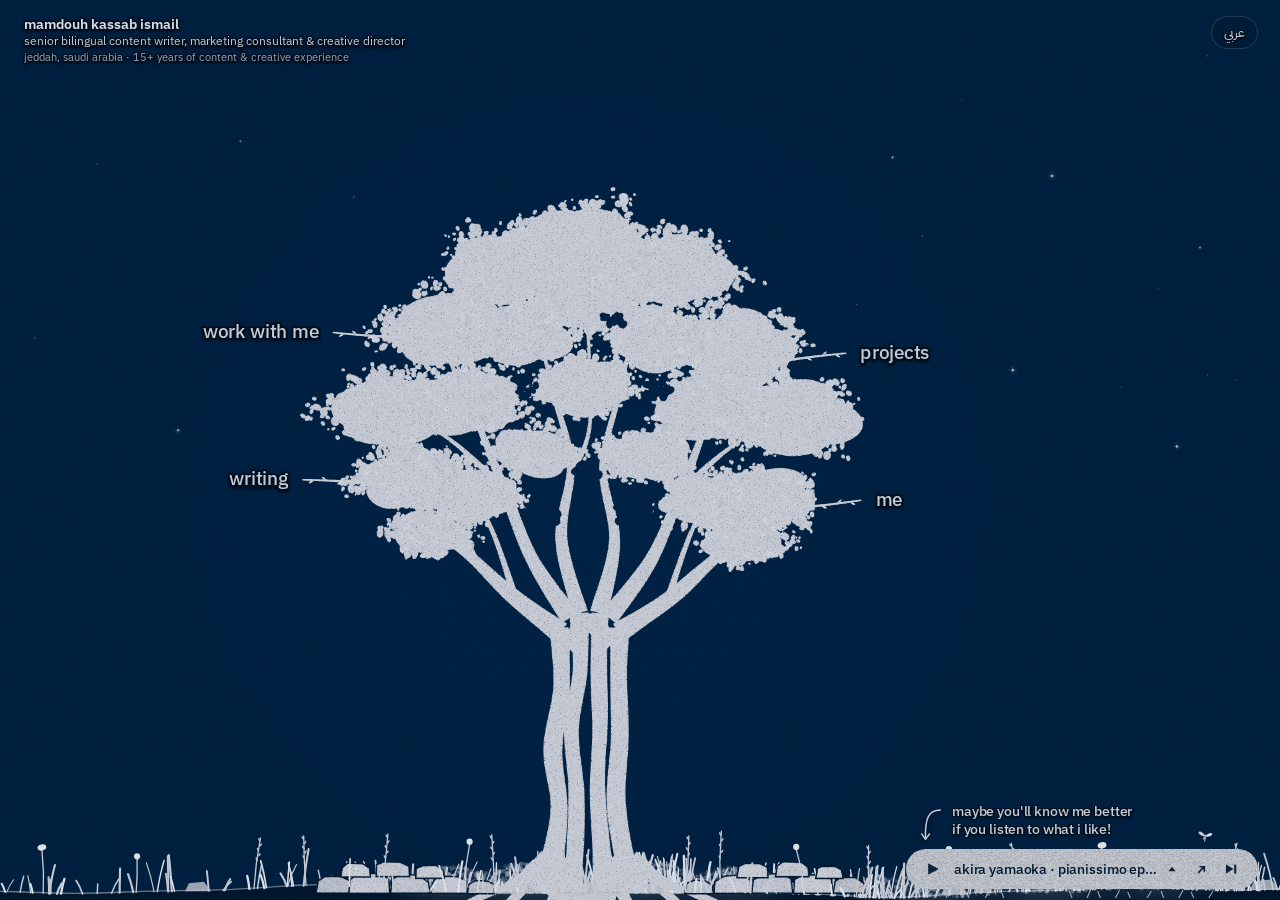
==== standalone.html @ d0e1096e "Add files via upload" ====
<!doctype html>
<html lang="en">
  <head>
    <meta charset="utf-8" />
    <meta name="viewport" content="width=device-width, initial-scale=1.0, viewport-fit=cover" />
    <meta name="theme-color" content="#001f3f" />
    <meta name="referrer" content="strict-origin-when-cross-origin" />
    <title>mamdouh kassab ismail — senior bilingual content writer, marketing consultant &amp; creative director</title>
    <meta
      name="description"
      content="Mamdouh Kassab Ismail — Senior Bilingual Content Writer, Marketing Consultant &amp; Creative Director in Jeddah, Saudi Arabia. 15+ years across corporate content, Arabic/English localization, government technical proposals, campaigns, and television."
    />
    <link rel="icon" href="[data-uri]" type="image/svg+xml" />
    <link rel="preconnect" href="https://fonts.googleapis.com" />
    <link rel="preconnect" href="https://fonts.gstatic.com" crossorigin />
    <link
      href="https://fonts.googleapis.com/css2?family=IBM+Plex+Sans+Arabic:wght@300;400;500;600;700&family=IBM+Plex+Sans:ital,wght@0,300;0,400;0,500;0,600;0,700;1,400&display=swap"
      rel="stylesheet"
    />
    <style>
:root {
  --bg: #001f3f;
  --sky: #001f3f;
  --earth: #00152b;
  --chalk: #C6CAD2;
  --chalk-bright: #DCE0E8;
  --muted: #9AA2B2;
  --pill-bg: #C2C5CC;
  --pill-ink: #001830;
  --pill-grain-uri: url("[data-uri]");
  --font-en: "IBM Plex Sans", "IBM Plex Sans Arabic", -apple-system, BlinkMacSystemFont, "Segoe UI", sans-serif;
  --font-ar: "IBM Plex Sans Arabic", "IBM Plex Sans", -apple-system, BlinkMacSystemFont, "Segoe UI", Tahoma, sans-serif;
  --font-sans: "IBM Plex Sans", "IBM Plex Sans Arabic", -apple-system, BlinkMacSystemFont, "Segoe UI", sans-serif;
  --font-mono: "IBM Plex Sans", "IBM Plex Sans Arabic", -apple-system, BlinkMacSystemFont, "Segoe UI", sans-serif;
  --font-sym: "Noto Sans Symbols2", "Noto Sans Symbols", "Apple Symbols", "Segoe UI Symbol", var(--font-en);
}

*,
*::before,
*::after {
  box-sizing: border-box;
}

.sr-only {
  position: absolute;
  width: 1px;
  height: 1px;
  padding: 0;
  margin: -1px;
  overflow: hidden;
  clip: rect(0, 0, 0, 0);
  white-space: nowrap;
  border: 0;
}

html,
body {
  margin: 0;
  padding: 0;
  width: 100%;
  height: 100vh;
  height: 100dvh;
  overflow: hidden;
  overscroll-behavior: none;
  background-color: #001f3f;
  background: var(--bg);
  color: var(--chalk);
  font-family: var(--font-sans);
  -webkit-font-smoothing: antialiased;
  -moz-osx-font-smoothing: grayscale;
  user-select: none;
  -webkit-user-select: none;
  -webkit-tap-highlight-color: transparent;
}

#sheet {
  display: block;
  width: 100vw;
  height: 100vh;
  width: 100dvw;
  height: 100dvh;
  touch-action: none;
  cursor: default;
}

#sheet.is-pointer {
  cursor: pointer;
}

/* True top-layer full-viewport monochromatic risograph grain above all UI controls */
#film-grain,
.film-grain {
  position: fixed;
  inset: 0;
  width: 100vw;
  height: 100vh;
  width: 100dvw;
  height: 100dvh;
  pointer-events: none;
  z-index: 9999;
  background-repeat: repeat;
  background-size: 192px 192px;
  opacity: 0.075;
  mix-blend-mode: overlay;
}

/* Whisper-subtle language toggle: top-right in English (default), top-left in Arabic */
.corner-controls,
html[lang="en"] .corner-controls {
  position: fixed;
  top: calc(16px + env(safe-area-inset-top, 0px));
  right: calc(22px + env(safe-area-inset-right, 0px));
  left: auto;
  z-index: 22;
}

html[lang="ar"] .corner-controls {
  position: fixed;
  top: calc(16px + env(safe-area-inset-top, 0px));
  left: calc(22px + env(safe-area-inset-left, 0px));
  right: auto;
  z-index: 22;
}

#btn-lang,
.ghost-toggle {
  appearance: none;
  border: 1px solid rgba(198, 202, 210, 0.18);
  background: rgba(0, 24, 48, 0.54);
  color: #C6CAD2;
  text-shadow: -1.2px -1.2px 0 rgba(0, 15, 32, 0.92), 1.2px -1.2px 0 rgba(0, 15, 32, 0.92), -1.2px 1.2px 0 rgba(0, 15, 32, 0.92), 1.2px 1.2px 0 rgba(0, 15, 32, 0.92), 0 1.8px 2.5px rgba(0, 9, 20, 0.85);
  font-family: var(--font-sans);
  font-size: 13px;
  font-weight: 500;
  letter-spacing: 0;
  padding: 6px 12px;
  border-radius: 999px;
  cursor: pointer;
  transition: color 0.18s ease, background 0.18s ease, border-color 0.18s ease;
}

#btn-lang:hover,
.ghost-toggle:hover {
  color: #DCE0E8;
  border-color: rgba(220, 224, 232, 0.34);
  background: rgba(198, 202, 210, 0.12);
}

/* IBM Plex Sans in English (en) & IBM Plex Sans Arabic in Arabic (ar) */
html[lang="en"],
body,
.capsule-btn,
.music-capsule,
.playlist-drawer,
.music-whisper,
.music-pill,
.music-playlist,
.music-note-text,
.playlist-header,
.playlist-yt-hint,
.playlist-item-btn,
.playlist-track-name,
.playlist-empty,
.track-title-btn,
.toast {
  font-family: "IBM Plex Sans", "IBM Plex Sans Arabic", -apple-system, BlinkMacSystemFont, "Segoe UI", sans-serif;
}

/* Strictly zero letter-spacing and IBM Plex Sans Arabic whenever lang === "ar" or #btn-lang shows "عربي" */
html[lang="ar"],
html[lang="ar"] *,
html[lang="ar"] body,
html[lang="ar"] button,
html[lang="ar"] .music-whisper,
html[lang="ar"] .music-note-text,
html[lang="ar"] .playlist-header,
html[lang="ar"] .playlist-yt-hint,
html[lang="ar"] .playlist-item-btn,
html[lang="ar"] .playlist-track-name,
html[lang="ar"] .playlist-empty,
html[lang="ar"] .track-title-btn,
html[lang="ar"] .toast,
html[lang="en"] #btn-lang,
#btn-lang.is-ar-label {
  font-family: "IBM Plex Sans Arabic", "IBM Plex Sans", -apple-system, BlinkMacSystemFont, "Segoe UI", Tahoma, sans-serif;
  letter-spacing: 0 !important;
}

html[lang="ar"] #btn-lang:not(.is-ar-label) {
  font-family: "IBM Plex Sans", "IBM Plex Sans Arabic", -apple-system, BlinkMacSystemFont, "Segoe UI", sans-serif;
}

/* Bottom-left botanical back button (68x38 exact match to 9AA84C5A) */
#btn-back[hidden],
.back-pill[hidden] {
  display: none !important;
}

#btn-back,
.back-pill {
  position: fixed;
  left: calc(24px + env(safe-area-inset-left, 0px));
  bottom: calc(16px + env(safe-area-inset-bottom, 0px));
  z-index: 25;
  appearance: none;
  width: 68px;
  height: 38px;
  padding: 0;
  border: none;
  box-shadow: none;
  border-radius: 999px;
  background-color: #C2C5CC;
  background-image: var(--pill-grain-uri);
  background-size: 64px 64px;
  background-repeat: repeat;
  filter: url(#ink-roughen);
  color: #001830;
  display: inline-flex;
  align-items: center;
  justify-content: center;
  cursor: pointer;
  transition: transform 0.16s ease, background-color 0.16s ease;
}

#btn-back:hover,
.back-pill:hover {
  background-color: #CFD3DC;
  transform: translateY(-1px);
  box-shadow: none;
}

#btn-back:active,
.back-pill:active {
  transform: translateY(0);
}

.back-twig-svg {
  width: 68px;
  height: 38px;
  display: block;
  flex-shrink: 0;
}

/* Bottom-right expandable music player widget + clickable whisper + curved arrow + moth + grass */
.music-corner,
.music-dock {
  position: fixed;
  right: calc(22px + env(safe-area-inset-right, 0px));
  bottom: calc(11px + env(safe-area-inset-bottom, 0px));
  z-index: 25;
  display: flex;
  flex-direction: column;
  align-items: flex-end;
  direction: ltr;
}

.music-note-wrap,
.music-whisper {
  align-self: flex-start;
  display: flex;
  align-items: flex-start;
  gap: 5px;
  margin-left: 11px;
  margin-bottom: 5px;
  color: #C6CAD2;
  text-shadow: -1.2px -1.2px 0 rgba(0, 15, 32, 0.92), 1.2px -1.2px 0 rgba(0, 15, 32, 0.92), -1.2px 1.2px 0 rgba(0, 15, 32, 0.92), 1.2px 1.2px 0 rgba(0, 15, 32, 0.92), 0 1.8px 2.5px rgba(0, 9, 20, 0.85);
  filter: url(#ink-roughen);
  cursor: pointer;
  pointer-events: auto;
  transition: color 0.16s ease, transform 0.16s ease;
}

.music-note-wrap:hover,
.music-whisper:hover {
  color: #DCE0E8;
  transform: translateY(-1px);
}

.music-note-wrap:hover .music-note-text,
.music-whisper:hover .music-note-text {
  color: #DCE0E8;
}

.music-note-wrap[hidden],
.music-whisper[hidden] {
  display: none !important;
}

.curved-arrow {
  width: 30px;
  height: 39px;
  flex-shrink: 0;
  margin-top: 2px;
  color: currentColor;
  filter: drop-shadow(0 1.5px 2px rgba(0, 9, 20, 0.85));
}

.music-note-text {
  font-size: 13.8px;
  font-weight: 500;
  line-height: 1.3;
  color: #C6CAD2;
  text-shadow: -1.2px -1.2px 0 rgba(0, 15, 32, 0.92), 1.2px -1.2px 0 rgba(0, 15, 32, 0.92), -1.2px 1.2px 0 rgba(0, 15, 32, 0.92), 1.2px 1.2px 0 rgba(0, 15, 32, 0.92), 0 1.8px 2.5px rgba(0, 9, 20, 0.85);
  letter-spacing: -0.01em;
}

html[lang="ar"] .music-note-text {
  direction: rtl;
  text-align: right;
  font-size: 13.4px;
  line-height: 1.38;
}

/* Stage wrapper for capsule + fluttering moth + horizon grass blades */
.capsule-stage {
  position: relative;
  display: inline-flex;
  align-items: center;
}

.capsule-moth {
  position: absolute;
  right: 44px;
  top: -21px;
  width: 17px;
  height: 15px;
  pointer-events: none;
  filter: url(#ink-roughen);
  transform-origin: 50% 65%;
  animation: mothFlutter 3.6s ease-in-out infinite;
}

@keyframes mothFlutter {
  0%, 100% {
    transform: translateY(0px) rotate(-3deg) scaleX(1);
  }
  28% {
    transform: translateY(-2.2px) rotate(2.5deg) scaleX(0.91);
  }
  56% {
    transform: translateY(-0.8px) rotate(-1.5deg) scaleX(1.03);
  }
  80% {
    transform: translateY(-2.6px) rotate(3deg) scaleX(0.93);
  }
}

.capsule-grass {
  position: absolute;
  left: 6px;
  right: 6px;
  bottom: -9px;
  width: calc(100% - 12px);
  height: 10px;
  pointer-events: none;
  filter: url(#ink-roughen);
}

/* Upward-expanded playlist drawer */
.music-playlist[hidden],
.playlist-drawer[hidden] {
  display: none !important;
}

.music-playlist,
.playlist-drawer {
  width: min(352px, calc(100vw - 36px));
  max-height: 45vh;
  display: flex;
  flex-direction: column;
  margin-bottom: 10px;
  background-color: #C2C5CC;
  background-image: var(--pill-grain-uri);
  background-size: 64px 64px;
  background-repeat: repeat;
  filter: url(#ink-roughen);
  border: none;
  color: #001830;
  border-radius: 16px;
  padding: 10px 12px;
  animation: playlistPopIn 0.18s cubic-bezier(0.2, 0.85, 0.3, 1);
  transform-origin: bottom right;
}

@keyframes playlistPopIn {
  from {
    opacity: 0;
    transform: translateY(8px) scale(0.97);
  }
  to {
    opacity: 1;
    transform: translateY(0) scale(1);
  }
}

.playlist-header {
  display: flex;
  align-items: center;
  justify-content: space-between;
  gap: 6px;
  font-size: 10.5px;
  font-weight: 600;
  letter-spacing: 0.02em;
  color: rgba(0, 24, 48, 0.68);
  padding: 0 4px 6px;
  border-bottom: 1px solid rgba(0, 24, 48, 0.12);
  margin-bottom: 4px;
  flex-shrink: 0;
}

.playlist-yt-hint[hidden] {
  display: none !important;
}

.playlist-yt-hint {
  font-size: 11px;
  line-height: 1.4;
  color: #001830;
  background: rgba(0, 24, 48, 0.09);
  border-radius: 9px;
  padding: 6px 9px;
  margin-bottom: 5px;
  text-align: center;
  flex-shrink: 0;
}

html[lang="ar"] .playlist-yt-hint {
  direction: rtl;
}

.playlist-list {
  list-style: none;
  margin: 0;
  padding: 0;
  display: flex;
  flex-direction: column;
  gap: 2px;
  max-height: min(220px, 38vh);
  overflow-y: auto;
  touch-action: pan-y;
  scrollbar-width: thin;
  scrollbar-color: rgba(0, 24, 48, 0.28) transparent;
}

.playlist-item-row {
  display: flex;
  align-items: center;
  gap: 4px;
  border-radius: 9px;
  transition: background 0.14s ease;
}

.playlist-item-row:hover {
  background: rgba(0, 24, 48, 0.08);
}

.playlist-item-row.is-active {
  background: rgba(0, 24, 48, 0.13);
}

.playlist-item-btn {
  appearance: none;
  border: none;
  flex: 1;
  min-width: 0;
  text-align: left;
  background: transparent;
  color: #001830;
  font-family: var(--font-sans);
  font-size: 12.6px;
  font-weight: 500;
  line-height: 1.3;
  padding: 6px 8px;
  border-radius: 9px;
  cursor: pointer;
  display: flex;
  align-items: center;
  gap: 7px;
}

.playlist-item-btn.is-active {
  font-weight: 600;
}

.playlist-track-dur {
  font-size: 10.5px;
  color: rgba(0, 24, 48, 0.6);
  flex-shrink: 0;
  margin-left: 4px;
}

/* 240x240 off-viewport YouTube mount so Chrome & Safari never throttle 1x1 cross-origin audio */
#yt-music-mount,
html[lang="ar"] #yt-music-mount {
  position: fixed;
  left: -9999px;
  bottom: 0;
  width: 240px;
  height: 240px;
  opacity: 0.01;
  pointer-events: none;
  z-index: -1;
  overflow: hidden;
}

.playlist-empty {
  padding: 10px 8px;
  font-family: var(--font-sans);
  font-size: 11.8px;
  line-height: 1.45;
  color: rgba(0, 24, 48, 0.62);
  text-align: center;
  user-select: none;
}

html[lang="ar"] .playlist-empty {
  direction: rtl;
}

.music-pill.is-empty .track-title-btn {
  color: rgba(0, 24, 48, 0.62);
}

.music-pill.is-empty #btn-play,
.music-pill.is-empty #btn-external-yt,
.music-pill.is-empty #btn-next-track {
  opacity: 0.42;
  cursor: default;
}

.music-pill.is-empty #btn-play:hover,
.music-pill.is-empty #btn-external-yt:hover,
.music-pill.is-empty #btn-next-track:hover {
  opacity: 0.42;
  transform: none;
  background: transparent;
}

.playlist-marker {
  font-family: var(--font-sym);
  font-variant-emoji: text;
  width: 11px;
  flex-shrink: 0;
  font-size: 11px;
  text-align: center;
  color: #001830;
}

.playlist-track-name {
  flex: 1;
  min-width: 0;
  white-space: nowrap;
  overflow: hidden;
  text-overflow: ellipsis;
}

/* Exact silver stipple music capsule (3D4BB439 100% match) */
.music-pill,
.music-capsule {
  display: inline-flex;
  align-items: center;
  gap: 8px;
  height: 40px;
  padding: 0 16px;
  background-color: #C2C5CC;
  background-image: var(--pill-grain-uri);
  background-size: 64px 64px;
  background-repeat: repeat;
  filter: url(#ink-roughen);
  border: none;
  box-shadow: none;
  color: #001830;
  border-radius: 999px;
  width: min(352px, calc(100vw - 36px));
  direction: ltr;
}

.pill-icon-btn {
  appearance: none;
  border: none;
  background: transparent;
  color: #001830;
  line-height: 1;
  padding: 4px;
  border-radius: 999px;
  cursor: pointer;
  display: inline-flex;
  align-items: center;
  justify-content: center;
  opacity: 0.94;
  transition: opacity 0.15s ease, transform 0.15s ease, background 0.15s ease;
  flex-shrink: 0;
}

.pill-play-btn {
  margin-right: 2px;
}

.pill-caret-btn {
  padding: 4px 3px;
  margin-right: auto;
}

.pill-ext-btn {
  margin-left: 4px;
}

.play-svg,
.next-svg {
  width: 14px;
  height: 14px;
  display: block;
}

.ext-svg {
  width: 13px;
  height: 13px;
  display: block;
}

.caret-svg {
  width: 8px;
  height: 6px;
  display: block;
  transition: transform 0.18s ease;
}

.pill-caret-btn.is-open .caret-svg {
  transform: rotate(180deg);
}

.pill-icon-btn:hover {
  opacity: 1;
  transform: scale(1.08);
  background: rgba(0, 24, 48, 0.08);
}

.track-title-btn {
  appearance: none;
  border: none;
  background: transparent;
  padding: 2px 0;
  margin: 0;
  font-family: var(--font-sans);
  font-size: 14px;
  font-weight: 500;
  color: #001830;
  white-space: nowrap;
  overflow: hidden;
  text-overflow: ellipsis;
  min-width: 0;
  max-width: 230px;
  flex: 0 1 230px;
  text-align: left;
  letter-spacing: -0.01em;
  cursor: pointer;
}

.track-title-btn:hover {
  text-decoration: underline;
  text-underline-offset: 2px;
}

.music-pill.is-playing .track-title-btn {
  font-weight: 600;
}

.toast {
  position: fixed;
  top: calc(20px + env(safe-area-inset-top, 0px));
  left: 50%;
  transform: translateX(-50%) translateY(-14px);
  z-index: 60;
  max-width: calc(100vw - 32px);
  white-space: nowrap;
  overflow: hidden;
  text-overflow: ellipsis;
  background-color: #C2C5CC;
  background-image: var(--pill-grain-uri);
  background-size: 64px 64px;
  background-repeat: repeat;
  color: #001830;
  font-size: 12.2px;
  font-weight: 600;
  padding: 8px 16px;
  border-radius: 999px;
  opacity: 0;
  pointer-events: none;
  transition: opacity 0.2s ease, transform 0.2s ease;
}

.toast.is-visible {
  opacity: 1;
  transform: translateX(-50%) translateY(0);
}

@media (max-width: 900px) {
  .corner-controls,
  html[lang="en"] .corner-controls {
    top: calc(14px + env(safe-area-inset-top, 0px));
    right: calc(18px + env(safe-area-inset-right, 0px));
  }
  html[lang="ar"] .corner-controls {
    top: calc(14px + env(safe-area-inset-top, 0px));
    left: calc(18px + env(safe-area-inset-left, 0px));
  }
  .music-pill,
  .music-capsule {
    width: min(332px, calc(100vw - 112px));
    max-width: calc(100vw - 112px);
  }
  .track-title-btn {
    flex: 1 1 auto;
    max-width: 196px;
  }
  .music-playlist,
  .playlist-drawer {
    width: min(332px, calc(100vw - 36px));
    max-height: 45vh;
  }
}

@media (max-width: 640px) {
  .corner-controls,
  html[lang="en"] .corner-controls {
    top: calc(12px + env(safe-area-inset-top, 0px));
    right: calc(12px + env(safe-area-inset-right, 0px));
  }
  html[lang="ar"] .corner-controls {
    top: calc(12px + env(safe-area-inset-top, 0px));
    left: calc(12px + env(safe-area-inset-left, 0px));
  }
  #btn-lang,
  .ghost-toggle {
    font-size: 12px;
    padding: 5px 10px;
  }
  #btn-back,
  .back-pill {
    left: calc(12px + env(safe-area-inset-left, 0px));
    bottom: calc(11px + env(safe-area-inset-bottom, 0px));
    width: 68px;
    height: 38px;
  }
  .music-corner,
  .music-dock {
    right: calc(12px + env(safe-area-inset-right, 0px));
    bottom: calc(11px + env(safe-area-inset-bottom, 0px));
  }
  .music-pill,
  .music-capsule {
    height: 38px;
    padding: 0 12px;
    gap: 5px;
    width: min(296px, calc(100vw - 98px));
    max-width: calc(100vw - 98px);
  }
  .track-title-btn {
    font-size: 12.6px;
    flex: 1 1 auto;
    max-width: calc(100vw - 210px);
  }
  .music-playlist,
  .playlist-drawer {
    width: min(296px, calc(100vw - 24px));
    max-height: 45vh;
    padding: 9px 10px;
  }
  .music-note-wrap,
  .music-whisper {
    margin-left: 6px;
    margin-bottom: 4px;
    gap: 4px;
  }
  .curved-arrow {
    width: 24px;
    height: 31px;
  }
  .music-note-text,
  html[lang="ar"] .music-note-text {
    font-size: 11.4px;
    line-height: 1.28;
  }
  .capsule-moth {
    right: 34px;
    top: -18px;
    width: 15px;
    height: 13px;
  }
}

    </style>
  </head>
  <body>
    <!-- Hidden SVG Hand-Printed Letterpress Ink Roughening Filter -->
    <svg width="0" height="0" aria-hidden="true" style="position:absolute;width:0;height:0;overflow:hidden;pointer-events:none">
      <defs>
        <filter id="ink-roughen" x="-5%" y="-5%" width="110%" height="110%">
          <feTurbulence type="fractalNoise" baseFrequency="0.05" numOctaves="3" seed="7" result="n" />
          <feDisplacementMap in="SourceGraphic" in2="n" scale="1.45" xChannelSelector="R" yChannelSelector="G" />
        </filter>
      </defs>
    </svg>

    <!-- 100% world-space physical branching canvas (zero HTML modals or popups) -->
    <canvas
      id="sheet"
      aria-label="mamdouh kassab ismail: work with me, projects, writing, me"
    ></canvas>

    <!-- Full-viewport top-layer monochromatic risograph/lithograph grain overlay (z-index: 9999) -->
    <div id="film-grain" class="film-grain" aria-hidden="true"></div>

    <!-- Bottom-left botanical back button (68x38, hidden at Home root) -->
    <button type="button" id="btn-back" class="back-pill" title="Step back" aria-label="Step back" hidden>
      <svg class="back-twig-svg" width="68" height="38" viewBox="0 0 68 38" fill="none" xmlns="http://www.w3.org/2000/svg" aria-hidden="true">
        <path d="M27.5 12.2 C23.5 14.5 20.2 17.2 18.5 19.2 C20.4 21.3 23.6 24.1 27.2 26.2 C28.1 25.4 25.8 22.1 23.8 20.3 L45.5 20.1 C46.4 20.0 46.5 18.3 45.4 18.2 L23.9 18.1 C25.9 16.3 28.3 13.1 27.5 12.2 Z" fill="#001830" />
        <path d="M31.5 16.8 C31.8 13.6 34.4 11.2 36.8 11.0 C36.9 13.5 34.8 16.1 31.5 16.8 Z" fill="#001830" />
        <circle cx="49.8" cy="19.1" r="2.0" fill="#001830" />
      </svg>
    </button>

    <!-- Whisper-subtle language toggle (top-right in EN, top-left in AR) -->
    <div class="corner-controls">
      <button type="button" id="btn-lang" class="ghost-toggle" title="Switch Arabic / English">
        عربي
      </button>
    </div>

    <!-- Bottom-right expandable music widget + clickable whisper + hand-drawn curved arrow + fluttering moth -->
    <div class="music-corner music-dock" id="music-corner">
      <div
        class="music-note-wrap music-whisper"
        id="music-note-wrap"
        role="button"
        tabindex="0"
        title="Play or pause music"
        aria-label="Play or pause music"
      >
        <svg
          class="curved-arrow"
          viewBox="0 0 36 46"
          fill="none"
          xmlns="http://www.w3.org/2000/svg"
          aria-hidden="true"
        >
          <path
            d="M28 5.5 C 14 5.5, 9.5 15.5, 10.2 39.5"
            stroke="currentColor"
            stroke-width="1.75"
            stroke-linecap="round"
          />
          <path
            d="M5.6 34.2 L 10.2 40.8 L 15.0 34.4"
            stroke="currentColor"
            stroke-width="1.75"
            stroke-linecap="round"
            stroke-linejoin="round"
          />
        </svg>
        <div class="music-note-text" id="music-note-text">
          maybe you'll know me better<br />if you listen to what i like!
        </div>
      </div>

      <div class="music-playlist playlist-drawer" id="music-playlist" role="region" aria-label="Music playlist" hidden>
        <div class="playlist-header" id="playlist-header">
          <span id="playlist-label">music playlist · 5 tracks</span>
          <span id="playlist-mode">sequential</span>
        </div>
        <div class="playlist-yt-hint" id="playlist-yt-hint" hidden></div>
        <ul class="playlist-list" id="playlist-list"></ul>
      </div>

      <div class="capsule-stage">
        <!-- Tiny hand-drawn silver moth fluttering gently above right side of capsule -->
        <svg
          class="capsule-moth"
          width="18"
          height="16"
          viewBox="0 0 18 16"
          fill="none"
          xmlns="http://www.w3.org/2000/svg"
          aria-hidden="true"
        >
          <path
            d="M8.8 8.2 C6.2 4.4 2.4 2.8 1.6 4.4 C0.9 5.8 4.1 8.5 8.2 9.1 Z"
            fill="#C6CAD2"
          />
          <path
            d="M9.4 8.3 C11.9 5.1 15.6 4.6 16.2 6.2 C16.7 7.6 13.2 9.6 9.2 9.4 Z"
            fill="#DCE0E8"
          />
          <path
            d="M8.5 9.0 C6.2 10.2 5.4 11.8 6.6 12.3 C7.6 12.7 8.7 11.0 9.0 9.5 Z"
            fill="#B8BCC6"
          />
          <path
            d="M8.9 7.5 L8.2 14.2"
            stroke="#C6CAD2"
            stroke-width="1.05"
            stroke-linecap="round"
          />
        </svg>

        <div class="music-pill music-capsule" id="music-pill" role="region" aria-label="Music player">
          <button type="button" id="btn-play" class="pill-icon-btn pill-play-btn" title="Play or pause" aria-label="Play or pause">
            <svg class="play-svg" width="14" height="14" viewBox="0 0 14 14" fill="none" xmlns="http://www.w3.org/2000/svg" aria-hidden="true">
              <path id="play-icon-path" d="M2.6 1.9L12.1 7L2.6 12.1V1.9Z" fill="#001830" stroke="#001830" stroke-width="0.8" stroke-linejoin="round" />
            </svg>
          </button>
          <button type="button" id="track-title" class="track-title-btn" title="Toggle music playlist">
            akira yamaoka · pianissimo epilogue
          </button>
          <button
            type="button"
            id="btn-expand-playlist"
            class="pill-icon-btn pill-caret-btn"
            title="Toggle playlist"
            aria-label="Toggle playlist"
            aria-expanded="false"
          >
            <svg class="caret-svg" width="8" height="6" viewBox="0 0 8 6" fill="none" xmlns="http://www.w3.org/2000/svg" aria-hidden="true">
              <path d="M4 0.7L7.5 5.3H0.5L4 0.7Z" fill="#001830" />
            </svg>
          </button>
          <button
            type="button"
            id="btn-external-yt"
            class="pill-icon-btn pill-ext-btn"
            title="Open current track on YouTube"
            aria-label="Open current track on YouTube"
          >
            <svg class="ext-svg" width="13" height="13" viewBox="0 0 14 14" fill="none" xmlns="http://www.w3.org/2000/svg" aria-hidden="true">
              <path d="M4 10L10 4M5.5 4H10V8.5" stroke="#001830" stroke-width="1.8" stroke-linecap="round" stroke-linejoin="round" />
            </svg>
          </button>
          <button
            type="button"
            id="btn-next-track"
            class="pill-icon-btn pill-next-btn"
            title="Next track"
            aria-label="Next track"
          >
            <svg class="next-svg" width="14" height="14" viewBox="0 0 14 14" fill="none" xmlns="http://www.w3.org/2000/svg" aria-hidden="true">
              <path d="M2 2.5L9.5 7L2 11.5V2.5Z" fill="#001830" />
              <rect x="10.2" y="2.5" width="2" height="9" rx="0.5" fill="#001830" />
            </svg>
          </button>
        </div>

        <!-- Subtle hand-drawn silver grass blades peeking below/around the bottom edge -->
        <svg
          class="capsule-grass"
          viewBox="0 0 340 12"
          fill="none"
          xmlns="http://www.w3.org/2000/svg"
          aria-hidden="true"
        >
          <path d="M8 12L5 4M26 12L29 3M34 12L32 5M54 12L58 4M76 12L74 6M158 12L155 4M176 12L180 3M192 12L189 4M210 12L215 3M228 12L225 5M248 12L253 4M268 12L265 4M286 12L291 3M304 12L301 5M322 12L327 4" stroke="#C4C8D2" stroke-width="1.25" stroke-linecap="round" opacity="0.86" />
        </svg>
      </div>
    </div>

    <div id="yt-music-mount" aria-hidden="true"></div>
    <div id="toast" class="toast" role="status" aria-live="polite"></div>

    <script src="music/playlist.js"></script>
    <script>
window.SITE_DATA = {
  en: {
    dir: "ltr",
    pageTitle:
      "mamdouh kassab ismail — senior bilingual content writer, marketing consultant & creative director",
    langBtn: "عربي",
    backLabel: "↩",
    collapseNote: "← fold branch",
    readMore: "branch out →",
    musicNote: "maybe you'll know me better<br />if you listen to what i like!",
    playlistTitle: "music playlist · 5 tracks",
    emptyCapsuleLabel: "—",
    emptyDrawerHint: "no tracks yet",
    ytLocalHint: "open via local server or web host for youtube playback",
    shuffleLabel: "shuffle on",
    sequentialLabel: "sequential",
    copiedPrefix: "copied",
    identity: {
      name: "mamdouh kassab ismail",
      role: "senior bilingual content writer, marketing consultant & creative director",
      location: "jeddah, saudi arabia",
      phone: "+966 56 332 1033",
      email: "mkassab1984@gmail.com",
      experience: "15+ years of content & creative experience",
      languages: "languages: arabic & english — professional writing, translation and localization"
    },
    playlist: [
      {
        title: "akira yamaoka · pianissimo epilogue",
        duration: "1:37",
        youtube: "https://www.youtube.com/watch?v=dkZfID8J84A&list=RDdkZfID8J84A&start_radio=1",
        youtubeId: "dkZfID8J84A",
        fallbackYoutubeIds: ["eHUMipQnvww", "KmTXZ95yRbg"]
      },
      {
        title: "röyksopp · eple",
        duration: "3:37",
        youtube: "https://www.youtube.com/watch?v=sFP7jVIxE2c&list=RDsFP7jVIxE2c&start_radio=1",
        youtubeId: "sFP7jVIxE2c",
        fallbackYoutubeIds: ["KEQSMjP-M4g"]
      },
      {
        title: "if life was a video game, this would be the menu music",
        duration: "1:00:01",
        youtube: "https://www.youtube.com/watch?v=cScPVRLM-50&list=RDcScPVRLM-50&start_radio=1&t=1073s",
        youtubeId: "cScPVRLM-50",
        startSeconds: 1073
      },
      {
        title: "jens buchert · indiaka",
        duration: "4:46",
        youtube: "https://www.youtube.com/watch?v=zAyoDg9J1Ow&list=RDGMEMYH9CUrFO7CfLJpaD7UR85w&start_radio=1&rv=yklKIPb38PE",
        youtubeId: "zAyoDg9J1Ow",
        fallbackYoutubeIds: ["6NaMyk1O2mg"]
      },
      {
        title: "enigma · beyond the invisible",
        duration: "4:37",
        youtube: "https://www.youtube.com/watch?v=f8mMWh62XpU&list=RDf8mMWh62XpU&start_radio=1",
        youtubeId: "f8mMWh62XpU",
        fallbackYoutubeIds: ["RAjnhRcsIkA", "4fl8D5_9Boo", "jaWucnbgr9o", "C3InSkDr-ZQ"]
      }
    ],
    tracks: [
      {
        title: "akira yamaoka · pianissimo epilogue",
        duration: "1:37",
        youtube: "https://www.youtube.com/watch?v=dkZfID8J84A&list=RDdkZfID8J84A&start_radio=1",
        youtubeId: "dkZfID8J84A",
        fallbackYoutubeIds: ["eHUMipQnvww", "KmTXZ95yRbg"]
      },
      {
        title: "röyksopp · eple",
        duration: "3:37",
        youtube: "https://www.youtube.com/watch?v=sFP7jVIxE2c&list=RDsFP7jVIxE2c&start_radio=1",
        youtubeId: "sFP7jVIxE2c",
        fallbackYoutubeIds: ["KEQSMjP-M4g"]
      },
      {
        title: "if life was a video game, this would be the menu music",
        duration: "1:00:01",
        youtube: "https://www.youtube.com/watch?v=cScPVRLM-50&list=RDcScPVRLM-50&start_radio=1&t=1073s",
        youtubeId: "cScPVRLM-50",
        startSeconds: 1073
      },
      {
        title: "jens buchert · indiaka",
        duration: "4:46",
        youtube: "https://www.youtube.com/watch?v=zAyoDg9J1Ow&list=RDGMEMYH9CUrFO7CfLJpaD7UR85w&start_radio=1&rv=yklKIPb38PE",
        youtubeId: "zAyoDg9J1Ow",
        fallbackYoutubeIds: ["6NaMyk1O2mg"]
      },
      {
        title: "enigma · beyond the invisible",
        duration: "4:37",
        youtube: "https://www.youtube.com/watch?v=f8mMWh62XpU&list=RDf8mMWh62XpU&start_radio=1",
        youtubeId: "f8mMWh62XpU",
        fallbackYoutubeIds: ["RAjnhRcsIkA", "4fl8D5_9Boo", "jaWucnbgr9o", "C3InSkDr-ZQ"]
      }
    ],
    branches: {
      work: {
        id: "work",
        label: "work with me",
        side: "left",
        attachX: -148,
        attachY: -444,
        angle: -0.068,
        items: [
          {
            id: "wk-consult",
            meta: "sectors & advisory",
            title: "content, localization & marketing consultancy",
            summary:
              "tourism & entertainment, government, television & media, and digital marketing.",
            body: [
              "available for senior bilingual content writing, arabic/english translation and localization, strategic campaign development, and government technical proposals.",
              "core sectors: tourism & entertainment, government, television & media, and digital marketing — tailored to institutional tone and audience impact."
            ],
            tags: ["tourism & entertainment", "government", "television & media", "digital marketing"]
          },
          {
            id: "wk-creative",
            meta: "broadcast · video · motion",
            title: "creative direction & video production",
            summary:
              "channel visual identities, campaign direction, after effects motion design & vfx.",
            body: [
              "end-to-end creative direction across television programs, promotional campaigns, broadcast graphics, and multi-channel digital content.",
              "integrates editorial scriptwriting with hands-on video editing, motion graphics, visual effects (adobe after effects), and voice-over supervision."
            ],
            tags: ["creative direction", "video production", "motion graphics", "vfx"]
          },
          {
            id: "wk-contact",
            meta: "jeddah, saudi arabia",
            title: "direct contact · jeddah, saudi arabia",
            summary: "senior bilingual content, creative direction & technical proposals.",
            body: [
              "mamdouh kassab ismail — senior bilingual content writer, marketing consultant & creative director.",
              "based in jeddah, saudi arabia. reach out directly by email or phone for consultancy, creative direction, or bilingual content and technical proposal collaborations."
            ],
            actions: [
              {
                label: "mkassab1984@gmail.com",
                copy: "mkassab1984@gmail.com",
                toast: "copied mkassab1984@gmail.com to clipboard"
              },
              {
                label: "+966 56 332 1033",
                copy: "+966 56 332 1033",
                toast: "copied +966 56 332 1033 to clipboard"
              },
              {
                label: "copy email",
                copy: "mkassab1984@gmail.com",
                toast: "copied mkassab1984@gmail.com to clipboard"
              },
              {
                label: "send email ↗",
                url: "mailto:mkassab1984@gmail.com"
              },
              {
                label: "copy phone",
                copy: "+966 56 332 1033",
                toast: "copied +966 56 332 1033 to clipboard"
              },
              {
                label: "call ↗",
                url: "tel:+966563321033"
              }
            ],
            tags: ["jeddah", "arabic & english", "direct contact"]
          }
        ]
      },

      projects: {
        id: "projects",
        label: "projects",
        side: "right",
        attachX: 150,
        attachY: -424,
        angle: -0.125,
        items: [
          {
            id: "pr-riyadh",
            meta: "entertainment & seasons",
            title: "riyadh season - jeddah season - qatif season",
            summary:
              "bilingual campaign content, destination storytelling & localization for flagship seasons.",
            body: [
              "authored and localized arabic and english campaign copy, visitor communications, and promotional narratives for riyadh season, jeddah season, and qatif season.",
              "aligned creative storytelling, motion graphics, and digital campaign messaging with high-profile seasonal launches across each destination."
            ],
            tags: ["riyadh season", "jeddah season", "qatif season", "localization"]
          },
          {
            id: "pr-jeddah",
            meta: "destinations & initiatives",
            title: "boulevard world - riyadh zoo - visit jeddah initiatives",
            summary:
              "destination marketing copy, cultural localization & visitor communications for major attractions.",
            body: [
              "developed and localized bilingual marketing campaigns, visitor guides, and promotional narratives for boulevard world, riyadh zoo, and visit jeddah initiatives.",
              "crafted culturally resonant arabic and english messaging tailored to both local communities and international visitors."
            ],
            tags: ["boulevard world", "riyadh zoo", "visit jeddah", "destination campaigns"]
          },
          {
            id: "pr-national",
            meta: "national mega-projects",
            title: "riyadh metro project & ala khutah project",
            summary:
              "corporate & public-facing bilingual communications for landmark national initiatives.",
            body: [
              "delivered bilingual corporate writing, editorial localization, and public narratives for major national initiatives including the riyadh metro project and the ala khutah project.",
              "combined institutional clarity and accuracy with engaging public storytelling across arabic and english deliverables."
            ],
            tags: ["riyadh metro", "ala khutah", "national projects"]
          },
          {
            id: "pr-tourism",
            meta: "government & institutional",
            title: "ministry of tourism technical proposals & marketing initiatives",
            summary:
              "government technical proposals, institutional translation & strategic tourism communications.",
            body: [
              "developed, edited, and translated comprehensive technical proposals and marketing materials for the ministry of tourism, strictly aligned with institutional tone and submission requirements.",
              "crafted bilingual strategic narratives and presentation materials showcasing tourism initiatives across arabic and english deliverables."
            ],
            tags: ["ministry of tourism", "technical proposals", "institutional content"]
          }
        ]
      },

      writing: {
        id: "writing",
        label: "writing",
        side: "left",
        attachX: -172,
        attachY: -326,
        angle: -0.056,
        items: [
          {
            id: "wr-content",
            meta: "arabic & english",
            title: "corporate & marketing content (ar / en)",
            summary:
              "executive corporate profiles, integrated campaigns, press releases & tv scripts.",
            body: [
              "15+ years of professional bilingual writing across corporate communications, destination marketing campaigns, press releases, broadcast scripts, and promotional copy.",
              "native-level command of institutional and creative registers in both arabic and english."
            ],
            tags: ["corporate content", "marketing copy", "arabic & english"]
          },
          {
            id: "wr-loc",
            meta: "bilingual craft",
            title: "translation, localization & transcreation",
            summary:
              "professional arabic/english adaptation preserving strategic & cultural resonance.",
            body: [
              "specializes in bidirectional arabic and english translation, cultural localization, and creative transcreation for saudi tourism, entertainment, media, and government initiatives.",
              "adapts tone, idioms, and persuasive framing so every message reads naturally to its target audience."
            ],
            tags: ["translation", "localization", "transcreation"]
          },
          {
            id: "wr-proposals",
            meta: "institutional & rfp",
            title: "government technical proposals",
            summary:
              "structuring, drafting & translating formal public-sector technical submissions.",
            body: [
              "develops, edits, and translates comprehensive technical proposals and marketing documentation for government entities, including the ministry of tourism.",
              "ensures full alignment with official institutional voice, compliance frameworks, and formal submission standards."
            ],
            tags: ["technical proposals", "government", "institutional tone"]
          },
          {
            id: "wr-tools",
            meta: "production & digital stack",
            title: "tools & technical skills",
            summary:
              "after effects · vfx · photoshop · illustrator · audition · wordpress · digital campaigns.",
            body: [
              "visual production: after effects · video editing · motion graphics · vfx.",
              "design & audio: photoshop · illustrator · adobe audition.",
              "web development: wordpress. digital channels: social media management · digital campaigns."
            ],
            tags: ["after effects", "photoshop & illustrator", "adobe audition", "wordpress"]
          }
        ]
      },

      me: {
        id: "me",
        label: "me",
        side: "right",
        attachX: 162,
        attachY: -306,
        angle: -0.115,
        items: [
          {
            id: "me-profile",
            meta: "15+ years · jeddah",
            title: "professional profile",
            summary:
              "senior bilingual content writer, marketing consultant & creative director in jeddah.",
            body: [
              "senior bilingual content writer (arabic & english), marketing consultant, and creative director based in jeddah with over 15 years of experience leading corporate content, major advertising campaigns, government technical proposals, and television media.",
              "languages: arabic & english — professional writing, translation and localization. education: certificate in web development & high school diploma (jeddah)."
            ],
            tags: ["15+ years", "bilingual writer", "creative director", "jeddah"]
          },
          {
            id: "me-sela",
            meta: "present",
            title: "sela — senior content writer & marketing consultant",
            summary:
              "riyadh season, jeddah season, qatif season, visit jeddah & ministry of tourism proposals.",
            body: [
              "craft and localize content for flagship projects and events including riyadh season, jeddah season, qatif season, and visit jeddah initiatives.",
              "develop, edit and translate technical proposals and marketing materials for the ministry of tourism, aligning with institutional tone and submission requirements."
            ],
            tags: ["sela", "riyadh season", "jeddah season", "ministry of tourism"]
          },
          {
            id: "me-wasl",
            meta: "2022 – 2023",
            title: "wasl — consultant",
            summary:
              "digital accounts, social media ad campaigns, promotional video/vfx & voice-over.",
            body: [
              "managed digital accounts and directed social media advertising campaigns.",
              "produced promotional graphics, video and visual effects, and supervised voice-over production."
            ],
            tags: ["wasl", "digital media", "vfx", "voice-over"]
          },
          {
            id: "me-mbc",
            meta: "2012 – 2023",
            title: "mbc group & oyoun al watan tv — editing, directing & creative direction",
            summary:
              "collaborated with mbc group in editing & directing; creative director at oyoun al watan tv.",
            body: [
              "collaborated with mbc group on video editing and directing productions, and served as creative director at oyoun al watan tv from 2012 to 2023.",
              "oversaw channel visual identities and developed title sequences and broadcast graphics using video editing and motion design."
            ],
            tags: ["mbc group", "oyoun al watan tv", "creative director"]
          },
          {
            id: "me-ebssar",
            meta: "2003 – 2012",
            title: "ebssar foundation & newmedia ps",
            summary:
              "consultancy, international pr, project management & web development.",
            body: [
              "ebssar foundation — consultant & pr manager (2008–2012): led public-relations initiatives, negotiated with international partners, provided media consultancy, and managed web development projects.",
              "newmedia ps — project manager, web developer & graphic designer (2003–2008): managed digital projects from planning to launch, including website interfaces and corporate identity design."
            ],
            tags: ["ebssar foundation", "newmedia ps", "project manager"]
          }
        ]
      }
    }
  },

  ar: {
    dir: "rtl",
    pageTitle:
      "ممدوح كساب إسماعيل — كاتب محتوى أول ثنائي اللغة · استشاري تسويق ومدير إبداعي",
    langBtn: "en",
    backLabel: "↩",
    collapseNote: "طيّ الفرع ←",
    readMore: "تفرّع للقراءة ←",
    musicNote: "ربما تعرفني بشكل أفضل<br />إن استمعت إلى ما أحب!",
    playlistTitle: "قائمة الموسيقى · 5 مقطوعات",
    emptyCapsuleLabel: "—",
    emptyDrawerHint: "لا توجد مقطوعات حالياً",
    ytLocalHint: "لتشغيل يوتيوب محلياً افتح الموقع عبر تشغيل-الموقع أو بعد رفعه على الإنترنت",
    shuffleLabel: "خلط مفعل",
    sequentialLabel: "متسلسل",
    copiedPrefix: "تم نسخ",
    identity: {
      name: "ممدوح كساب إسماعيل",
      role: "كاتب محتوى أول ثنائي اللغة · استشاري تسويق ومدير إبداعي",
      location: "جدة، المملكة العربية السعودية",
      phone: "+966 56 332 1033",
      email: "mkassab1984@gmail.com",
      experience: "+15 عاماً من الخبرة في المحتوى والإبداع",
      languages: "اللغات: العربية والإنجليزية — كتابة وترجمة وتوطين"
    },
    playlist: [
      {
        title: "akira yamaoka · pianissimo epilogue",
        duration: "1:37",
        youtube: "https://www.youtube.com/watch?v=dkZfID8J84A&list=RDdkZfID8J84A&start_radio=1",
        youtubeId: "dkZfID8J84A",
        fallbackYoutubeIds: ["eHUMipQnvww", "KmTXZ95yRbg"]
      },
      {
        title: "röyksopp · eple",
        duration: "3:37",
        youtube: "https://www.youtube.com/watch?v=sFP7jVIxE2c&list=RDsFP7jVIxE2c&start_radio=1",
        youtubeId: "sFP7jVIxE2c",
        fallbackYoutubeIds: ["KEQSMjP-M4g"]
      },
      {
        title: "if life was a video game, this would be the menu music",
        duration: "1:00:01",
        youtube: "https://www.youtube.com/watch?v=cScPVRLM-50&list=RDcScPVRLM-50&start_radio=1&t=1073s",
        youtubeId: "cScPVRLM-50",
        startSeconds: 1073
      },
      {
        title: "jens buchert · indiaka",
        duration: "4:46",
        youtube: "https://www.youtube.com/watch?v=zAyoDg9J1Ow&list=RDGMEMYH9CUrFO7CfLJpaD7UR85w&start_radio=1&rv=yklKIPb38PE",
        youtubeId: "zAyoDg9J1Ow",
        fallbackYoutubeIds: ["6NaMyk1O2mg"]
      },
      {
        title: "enigma · beyond the invisible",
        duration: "4:37",
        youtube: "https://www.youtube.com/watch?v=f8mMWh62XpU&list=RDf8mMWh62XpU&start_radio=1",
        youtubeId: "f8mMWh62XpU",
        fallbackYoutubeIds: ["RAjnhRcsIkA", "4fl8D5_9Boo", "jaWucnbgr9o", "C3InSkDr-ZQ"]
      }
    ],
    tracks: [
      {
        title: "akira yamaoka · pianissimo epilogue",
        duration: "1:37",
        youtube: "https://www.youtube.com/watch?v=dkZfID8J84A&list=RDdkZfID8J84A&start_radio=1",
        youtubeId: "dkZfID8J84A",
        fallbackYoutubeIds: ["eHUMipQnvww", "KmTXZ95yRbg"]
      },
      {
        title: "röyksopp · eple",
        duration: "3:37",
        youtube: "https://www.youtube.com/watch?v=sFP7jVIxE2c&list=RDsFP7jVIxE2c&start_radio=1",
        youtubeId: "sFP7jVIxE2c",
        fallbackYoutubeIds: ["KEQSMjP-M4g"]
      },
      {
        title: "if life was a video game, this would be the menu music",
        duration: "1:00:01",
        youtube: "https://www.youtube.com/watch?v=cScPVRLM-50&list=RDcScPVRLM-50&start_radio=1&t=1073s",
        youtubeId: "cScPVRLM-50",
        startSeconds: 1073
      },
      {
        title: "jens buchert · indiaka",
        duration: "4:46",
        youtube: "https://www.youtube.com/watch?v=zAyoDg9J1Ow&list=RDGMEMYH9CUrFO7CfLJpaD7UR85w&start_radio=1&rv=yklKIPb38PE",
        youtubeId: "zAyoDg9J1Ow",
        fallbackYoutubeIds: ["6NaMyk1O2mg"]
      },
      {
        title: "enigma · beyond the invisible",
        duration: "4:37",
        youtube: "https://www.youtube.com/watch?v=f8mMWh62XpU&list=RDf8mMWh62XpU&start_radio=1",
        youtubeId: "f8mMWh62XpU",
        fallbackYoutubeIds: ["RAjnhRcsIkA", "4fl8D5_9Boo", "jaWucnbgr9o", "C3InSkDr-ZQ"]
      }
    ],
    branches: {
      work: {
        id: "work",
        label: "العمل معي",
        side: "left",
        attachX: -148,
        attachY: -444,
        angle: -0.068,
        items: [
          {
            id: "wk-consult",
            meta: "القطاعات والاستشارات",
            title: "استشارات التسويق والمحتوى والعروض الفنية",
            summary:
              "السياحة والترفيه، الجهات الحكومية، التلفزيون والإعلام، والتسويق الرقمي.",
            body: [
              "متاح لتقديم الاستشارات التسويقية، وصياغة المحتوى المؤسسي والإبداعي باللغتين العربية والإنجليزية، والتوطين الاحترافي، وإعداد العروض الفنية للمنافسات الحكومية.",
              "القطاعات: السياحة والترفيه، الجهات الحكومية، التلفزيون والإعلام، والتسويق الرقمي."
            ],
            tags: ["السياحة والترفيه", "الجهات الحكومية", "التلفزيون والإعلام", "التسويق الرقمي"]
          },
          {
            id: "wk-creative",
            meta: "إعلام · إنتاج مرئي · موشن",
            title: "الإدارة الإبداعية والإنتاج المرئي والرقمي",
            summary:
              "الهويات البصرية للمحطات، إخراج الحملات والبرامج، والموشن جرافيك والمؤثرات.",
            body: [
              "قيادة العمليات الإبداعية وإخراج البرامج التلفزيونية والتقارير الإعلامية والحملات الترويجية المتكاملة.",
              "دمج التوجيه التحريري مع الخبرة العملية في تحرير الفيديو والموشن جرافيك والمؤثرات البصرية (Adobe After Effects) والإشراف على الإنتاج الصوتي."
            ],
            tags: ["إدارة إبداعية", "إنتاج مرئي", "موشن جرافيك", "مؤثرات بصرية"]
          },
          {
            id: "wk-contact",
            meta: "جدة، المملكة العربية السعودية",
            title: "التواصل المباشر · جدة، المملكة العربية السعودية",
            summary: "استشارات المحتوى ثنائي اللغة والإدارة الإبداعية والعروض الفنية.",
            body: [
              "ممدوح كساب إسماعيل — كاتب محتوى أول ثنائي اللغة · استشاري تسويق ومدير إبداعي.",
              "مقيم في جدة، المملكة العربية السعودية. يسعدني تواصلك المباشر عبر البريد الإلكتروني أو الهاتف لمناقشة المشاريع والاستشارات."
            ],
            actions: [
              {
                label: "mkassab1984@gmail.com",
                copy: "mkassab1984@gmail.com",
                toast: "تم نسخ البريد mkassab1984@gmail.com"
              },
              {
                label: "+966 56 332 1033",
                copy: "+966 56 332 1033",
                toast: "تم نسخ الرقم +966 56 332 1033"
              },
              {
                label: "نسخ البريد",
                copy: "mkassab1984@gmail.com",
                toast: "تم نسخ البريد mkassab1984@gmail.com"
              },
              {
                label: "إرسال بريد ↗",
                url: "mailto:mkassab1984@gmail.com"
              },
              {
                label: "نسخ الرقم",
                copy: "+966 56 332 1033",
                toast: "تم نسخ الرقم +966 56 332 1033"
              },
              {
                label: "اتصال ↗",
                url: "tel:+966563321033"
              }
            ],
            tags: ["جدة", "عربي وإنجليزي", "تواصل مباشر"]
          }
        ]
      },

      projects: {
        id: "projects",
        label: "مشاريع مختارة",
        side: "right",
        attachX: 150,
        attachY: -424,
        angle: -0.125,
        items: [
          {
            id: "pr-riyadh",
            meta: "السياحة والترفيه",
            title: "موسم الرياض - موسم جدة - موسم القطيف",
            summary:
              "صياغة وتوطين محتوى الحملات والرسائل الإبداعية لأبرز المواسم السياحية والترفيهية.",
            body: [
              "كتابة وتوطين المحتوى التسويقي والحملات الإعلانية باللغتين العربية والإنجليزية لأبرز المواسم في المملكة، بما يشمل موسم الرياض، وموسم جدة، وموسم القطيف.",
              "دمج السرد الإبداعي والمواد المرئية والموشن جرافيك ضمن خطط الإطلاق والترويج الموسمي بما يواكب هوية كل موسم وجمهوره."
            ],
            tags: ["موسم الرياض", "موسم جدة", "موسم القطيف", "توطين"]
          },
          {
            id: "pr-jeddah",
            meta: "الوجهات والمبادرات السياحية",
            title: "بوليفارد وورلد - حديقة الحيوان بالرياض - مبادرات زيارة جدة",
            summary:
              "تطوير المحتوى التسويقي والتوطين الثقافي لأبرز الوجهات الترفيهية والمبادرات السياحية.",
            body: [
              "صياغة وتوطين المحتوى الإبداعي والمواد الترويجية لوجهات ومناطق ترفيهية كبرى تشمل بوليفارد وورلد، وحديقة الحيوان بالرياض، ومبادرات «زيارة جدة».",
              "بناء رسائل تواصل متوازنة تخاطب الجمهور المحلي والزوار الدوليين باللغتين العربية والإنجليزية."
            ],
            tags: ["بوليفارد وورلد", "حديقة الحيوان بالرياض", "زيارة جدة", "حملات الوجهات"]
          },
          {
            id: "pr-national",
            meta: "مشاريع وطنية كبرى",
            title: "مشروع قطار الرياض ومشروع على خطاه",
            summary:
              "المحتوى المؤسسي والسرد الإعلامي والثقافي للمشاريع الوطنية الكبرى.",
            body: [
              "المساهمة في إعداد وصياغة المحتوى المؤسسي والإعلامي ثنائي اللغة لمشاريع وطنية بارزة تشمل مشروع قطار الرياض ومشروع على خطاه.",
              "تقديم صياغة رصينة تجمع بين الدقة المؤسسية والجاذبية الإعلامية بالعربية والإنجليزية."
            ],
            tags: ["قطار الرياض", "مشروع على خطاه", "مشاريع وطنية"]
          },
          {
            id: "pr-tourism",
            meta: "الجهات الحكومية والعروض الفنية",
            title: "العروض الفنية والمبادرات التسويقية لوزارة السياحة",
            summary:
              "إعداد وتحرير وترجمة العروض الفنية والمواد التسويقية وفق الخطاب المؤسسي الرسمي.",
            body: [
              "إعداد وتحرير وترجمة العروض الفنية والملفات التسويقية لوزارة السياحة بما يتوافق بدقة مع الخطاب الرسمي ومتطلبات التقديم المؤسسي.",
              "صياغة وتوطين المحتوى الإستراتيجي والعروض التقديمية لإبراز المقومات السياحية والفرص التطويرية باللغتين العربية والإنجليزية."
            ],
            tags: ["وزارة السياحة", "عروض فنية", "محتوى مؤسسي"]
          }
        ]
      },

      writing: {
        id: "writing",
        label: "الكتابة والمهارات",
        side: "left",
        attachX: -172,
        attachY: -326,
        angle: -0.056,
        items: [
          {
            id: "wr-content",
            meta: "عربي / إنجليزي",
            title: "المحتوى المؤسسي والتسويقي (عربي / إنجليزي)",
            summary:
              "الملفات التعريفية، الحملات الإعلانية، البيانات الصحفية، والنصوص التلفزيونية.",
            body: [
              "خبرة تتجاوز 15 عاماً في صياغة المحتوى المؤسسي، ونصوص الحملات التسويقية، والبيانات الصحفية، وسيناريوهات البرامج والإعلانات باللغتين العربية والإنجليزية.",
              "تمكّن رفيع من الأسلوب الرسمي المؤسسي والصياغة الإبداعية المؤثرة عبر مختلف المنصات."
            ],
            tags: ["محتوى مؤسسي", "حملات تسويقية", "عربي وإنجليزي"]
          },
          {
            id: "wr-loc",
            meta: "كتابة وترجمة وتوطين",
            title: "الترجمة الاحترافية والتوطين الثقافي",
            summary:
              "نقل المعنى والرسالة الإبداعية بدقة ثقافية ولغوية بين العربية والإنجليزية.",
            body: [
              "تخصص في الترجمة الاحترافية والتوطين الثقافي والصياغة الإبداعية (Transcreation) لقطاعات السياحة والترفيه والإعلام والجهات الحكومية.",
              "ضمان انسجام النبرة والمصطلحات مع ثقافة الجمهور المستهدف دون ترجمة حرفية."
            ],
            tags: ["ترجمة احترافية", "توطين ثقافي", "صياغة إبداعية"]
          },
          {
            id: "wr-proposals",
            meta: "منافسات وعروض رسمية",
            title: "إعداد وتحرير العروض الفنية الحكومية",
            summary:
              "بناء ومراجعة وترجمة العروض الفنية وفق الخطاب الرسمي ومتطلبات التقديم.",
            body: [
              "تطوير وتحرير وترجمة العروض الفنية والملفات التسويقية المقدمة للجهات الحكومية، بما في ذلك عروض ومشاريع وزارة السياحة.",
              "مواءمة المحتوى بدقة مع المصطلحات المعتمدة ومعايير التقييم المؤسسي."
            ],
            tags: ["عروض فنية", "جهات حكومية", "خطاب رسمي"]
          },
          {
            id: "wr-tools",
            meta: "منظومة الإنتاج والأدوات",
            title: "الأدوات والمهارات التقنية",
            summary:
              "After Effects · VFX · Photoshop · Illustrator · Audition · WordPress · الحملات الرقمية.",
            body: [
              "الإنتاج المرئي: After Effects · تحرير الفيديو · الموشن جرافيك · المؤثرات البصرية (VFX).",
              "التصميم والصوت: Photoshop · Illustrator · Adobe Audition.",
              "تطوير الويب والقنوات الرقمية: WordPress · إدارة حسابات التواصل الاجتماعي · إدارة الحملات الرقمية."
            ],
            tags: ["After Effects", "Photoshop & Illustrator", "Adobe Audition", "WordPress"]
          }
        ]
      },

      me: {
        id: "me",
        label: "نبذة عني",
        side: "right",
        attachX: 162,
        attachY: -306,
        angle: -0.115,
        items: [
          {
            id: "me-profile",
            meta: "+15 عامًا · جدة",
            title: "الملف المهني",
            summary:
              "كاتب محتوى أول باللغتين العربية والإنجليزية، واستشاري تسويق ومدير إبداعي في جدة.",
            body: [
              "خبرة تتجاوز 15 عامًا في قيادة أعمال المحتوى المؤسسي والحملات الإعلانية الكبرى، وإعداد العروض الفنية للجهات الحكومية، والعمل في الإعلام التلفزيوني.",
              "اللغات: العربية والإنجليزية — كتابة وترجمة وتوطين. التعليم والشهادات: شهادة معتمدة في تطوير الويب والثانوية العامة (جدة)."
            ],
            tags: ["+15 عامًا", "كاتب محتوى أول", "مدير إبداعي", "جدة"]
          },
          {
            id: "me-sela",
            meta: "حاليًا",
            title: "شركة صلة — كاتب محتوى أول واستشاري تسويق",
            summary:
              "موسم الرياض، وموسم جدة، وموسم القطيف، ومبادرات «زيارة جدة»، وعروض وزارة السياحة.",
            body: [
              "صياغة المحتوى وتوطينه لمشروعات وفعاليات تشمل موسم الرياض، وموسم جدة، وموسم القطيف، ومبادرات «زيارة جدة».",
              "إعداد وتحرير وترجمة العروض الفنية والمواد التسويقية لوزارة السياحة بما يتوافق مع الخطاب الرسمي ومتطلبات التقديم."
            ],
            tags: ["شركة صلة", "موسم الرياض", "موسم جدة", "وزارة السياحة"]
          },
          {
            id: "me-wasl",
            meta: "2022 إلى 2023",
            title: "WASL — مستشار",
            summary:
              "إدارة الحسابات الرقمية والحملات الإعلانية والإنتاج المرئي والصوتي.",
            body: [
              "إدارة الحسابات الرقمية وتوجيه الحملات الإعلانية عبر منصات التواصل الاجتماعي.",
              "إنتاج مواد ترويجية شملت الجرافيك وتحرير الفيديو والمؤثرات البصرية، والإشراف على الإنتاج الصوتي."
            ],
            tags: ["WASL", "إعلام رقمي", "مؤثرات بصرية", "إنتاج صوتي"]
          },
          {
            id: "me-mbc",
            meta: "2012 إلى 2023",
            title: "مجموعة MBC وتلفزيون عيون الوطن — مونتاج وإخراج وإدارة إبداعية",
            summary:
              "التعاون مع مجموعة MBC في المونتاج والإخراج، ومدير إبداعي في تلفزيون عيون الوطن.",
            body: [
              "التعاون مع مجموعة MBC في تنفيذ أعمال المونتاج والإخراج، وشغل منصب مدير إبداعي في تلفزيون عيون الوطن خلال الفترة من 2012 إلى 2023.",
              "الإشراف على الهوية البصرية للمحطات وتصميم الشارات والرسومات التلفزيونية باستخدام المونتاج والموشن جرافيك."
            ],
            tags: ["مجموعة MBC", "تلفزيون عيون الوطن", "مدير إبداعي"]
          },
          {
            id: "me-ebssar",
            meta: "2003 إلى 2012",
            title: "مؤسسة إبصار و NEWMEDIA PS",
            summary:
              "الاستشارات والعلاقات العامة وإدارة المشاريع الرقمية وتطوير المواقع.",
            body: [
              "مؤسسة إبصار — مستشار ومدير علاقات عامة (2008–2012): قيادة مبادرات العلاقات العامة والتفاوض مع الشركاء الدوليين، وتقديم الاستشارات الإعلامية وإدارة مشاريع تطوير المواقع.",
              "NEWMEDIA PS — مدير مشاريع ومطور ويب ومصمم جرافيك (2003–2008): إدارة المشاريع الرقمية من التخطيط إلى الإطلاق، بما يشمل تطوير واجهات المواقع وتصميم الهوية المؤسسية."
            ],
            tags: ["مؤسسة إبصار", "NEWMEDIA PS", "مدير مشاريع"]
          }
        ]
      }
    }
  }
};

window.PORTRAIT_SRC_URI = "[data-uri]";
window.PORTRAIT_COLOR_URI = "[data-uri]";

window.SITE_DATA.en.branches.me.bioEditorial = {
  paragraphs: [
    {
      text: "i'm mamdouh kassab ismail, a senior bilingual content writer in arabic and english, marketing consultant, and creative director based in jeddah. i bring over 15 years of experience leading corporate content, major advertising campaigns, government technical proposals, and television media.",
      highlights: [
        { phrase: "senior bilingual content writer" },
        { phrase: "creative director" },
        { phrase: "over 15 years" },
        { phrase: "government technical proposals" }
      ]
    },
    {
      text: "i currently work as senior content writer and marketing consultant at sela, crafting and localizing content for projects and events including riyadh season, jeddah season, qatif season, and visit jeddah initiatives, alongside developing ministry of tourism proposals.",
      highlights: [
        { phrase: "sela" },
        { phrase: "riyadh season" },
        { phrase: "jeddah season" },
        { phrase: "qatif season" },
        { phrase: "visit jeddah" },
        { phrase: "ministry of tourism" }
      ]
    },
    {
      text: "i collaborated with mbc group on editing and directing productions, and served as creative director at oyoun al watan tv from 2012 to 2023. i also worked as a consultant at wasl and ebssar foundation, and as project manager at newmedia ps.",
      highlights: [
        { phrase: "mbc group" },
        { phrase: "oyoun al watan tv" },
        { phrase: "wasl" },
        { phrase: "ebssar foundation" },
        { phrase: "newmedia ps" }
      ]
    },
    {
      text: "reach me via email or +966 56 332 1033.",
      highlights: [
        { phrase: "email", action: { label: "email", copy: "mkassab1984@gmail.com", url: "mailto:mkassab1984@gmail.com" } },
        { phrase: "+966 56 332 1033", action: { label: "phone", copy: "+966 56 332 1033" } }
      ]
    }
  ]
};

window.SITE_DATA.ar.branches.me.bioEditorial = {
  paragraphs: [
    {
      text: "أنا ممدوح كساب إسماعيل، كاتب محتوى أول باللغتين العربية والإنجليزية، واستشاري تسويق ومدير إبداعي، مقيم في جدة. أمتلك خبرة تتجاوز 15 عامًا في قيادة أعمال المحتوى المؤسسي والحملات الإعلانية الكبرى، وإعداد العروض الفنية للجهات الحكومية، والعمل في الإعلام التلفزيوني.",
      highlights: [
        { phrase: "كاتب محتوى أول" },
        { phrase: "مدير إبداعي" },
        { phrase: "15 عامًا" },
        { phrase: "العروض الفنية للجهات الحكومية" }
      ]
    },
    {
      text: "أعمل حاليًا كاتب محتوى أول واستشاري تسويق في شركة صلة، حيث أتولى صياغة المحتوى وتوطينه لمشروعات وفعاليات تشمل موسم الرياض، وموسم جدة، وموسم القطيف، ومبادرات «زيارة جدة»، إلى جانب إعداد عروض وزارة السياحة.",
      highlights: [
        { phrase: "شركة صلة" },
        { phrase: "موسم الرياض" },
        { phrase: "موسم جدة" },
        { phrase: "موسم القطيف" },
        { phrase: "«زيارة جدة»" },
        { phrase: "وزارة السياحة" }
      ]
    },
    {
      text: "تعاونت مع مجموعة MBC في تنفيذ أعمال المونتاج والإخراج، وشغلت منصب مدير إبداعي في تلفزيون عيون الوطن خلال الفترة من 2012 إلى 2023. كما عملت مستشارًا لدى WASL ومؤسسة إبصار، ومدير مشاريع في NEWMEDIA PS.",
      highlights: [
        { phrase: "مجموعة MBC" },
        { phrase: "تلفزيون عيون الوطن" },
        { phrase: "WASL" },
        { phrase: "مؤسسة إبصار" },
        { phrase: "NEWMEDIA PS" }
      ]
    },
    {
      text: "تواصل معي عبر البريد الإلكتروني أو +966 56 332 1033.",
      highlights: [
        { phrase: "البريد الإلكتروني", action: { label: "email", copy: "mkassab1984@gmail.com", url: "mailto:mkassab1984@gmail.com" } },
        { phrase: "+966 56 332 1033", action: { label: "phone", copy: "+966 56 332 1033" } }
      ]
    }
  ]
};


    </script>
    <script>
(function () {
  "use strict";

  const canvas = document.getElementById("sheet");
  const ctx = canvas.getContext("2d");

  const btnBack = document.getElementById("btn-back");
  const btnLang = document.getElementById("btn-lang");
  const musicNoteWrap = document.getElementById("music-note-wrap");
  const musicNoteText = document.getElementById("music-note-text");
  const musicPlaylist = document.getElementById("music-playlist");
  const playlistLabel = document.getElementById("playlist-label");
  const playlistMode = document.getElementById("playlist-mode");
  const playlistList = document.getElementById("playlist-list");
  const musicPill = document.getElementById("music-pill");
  const btnPlay = document.getElementById("btn-play");
  const trackTitleBtn = document.getElementById("track-title");
  const btnExpandPlaylist = document.getElementById("btn-expand-playlist");
  const btnExternalYt = document.getElementById("btn-external-yt");
  const btnNextTrack = document.getElementById("btn-next-track");
  const toastEl = document.getElementById("toast");
  const filmGrainEl = document.getElementById("film-grain");
  const playlistYtHintEl = document.getElementById("playlist-yt-hint");

  // =========================================================================
  // WORLD-SPACE CONSTANTS & MATTE LITHOGRAPH CHALK PALETTE (ZERO PURE WHITE)
  // =========================================================================
  const SKY_CORE = "#001f3f";
  const SKY_LIFT = "#002244";
  const SKY_EDGE = "#001f3f";
  const EARTH_CORE = "#00152b";

  // Warm matte silver-chalk inks (never harsh pure white)
  const CHALK = "#C6CAD2";
  const CHALK_TREE = "#C4C8D2";
  const CHALK_BRIGHT = "#DCE0E8";
  const CHALK_MUTED = "#9AA2B2";
  const RIVER_BOULDER = "#B8BCC6";

  const TREE_W = 640;
  const TREE_H = 600;
  const TREE_BASE_PAD = 8;
  const TREE_BUF_H = TREE_H + TREE_BASE_PAD;

  const ROOTS_W = 540;
  const ROOTS_H = 240;
  const ROOTS_TOP_WY = -6;

  const TERRACE_W = 540;
  const TERRACE_H = 58;
  const TERRACE_TOP_WY = -42;

  const MOSS_W = 156;
  const MOSS_H = 72;
  const BUF_SCALE = 2.0;

  const WORLD_HORIZON_SPAN = 3200;
  const UNDERGROUND_DEPTH = 700;
  const TWIG_SHOOT_LEN = 58;

  const BRANCH_KEYS = ["work", "projects", "writing", "me"];
  const ITEM_COL_WIDTH = 288;
  const DETAIL_COL_WIDTH = 316;

  let lang = "en";
  let activeBranch = null;
  let activeItem = null;

  // Entrance & choreographed branch / discrete typewriter state [0..1]
  let firstFrameMs = null;
  let introElapsed = 0;
  let introTreeProgress = 0;
  let treeGrow = 0;
  let rootsGrow = 0;
  let introGrow = 0;
  let identityType = 0;
  let identityErasing = false;
  let introCamRem = 1;
  let hasOpenedAnyBranch = false;

  const mainTwigGrow = { work: 0, projects: 0, writing: 0, me: 0 };
  const mainLabelType = { work: 0, projects: 0, writing: 0, me: 0 };
  const mainLabelErasing = { work: false, projects: false, writing: false, me: false };
  const underlineProg = { work: 0, projects: 0, writing: 0, me: 0 };
  const branchLimbGrow = { work: 0, projects: 0, writing: 0, me: 0 };

  const subTwigGrow = {};
  const itemType = {};
  const itemErasing = {};
  const siblingSumFactor = {};
  const lvl2ShootGrow = {};
  const lvl2Type = {};
  const lvl2Erasing = {};
  const hoverAmt = {};

  // Viewport & Choreographed Spring Camera
  let vw = window.innerWidth;
  let vh = window.innerHeight;
  let dpr = Math.min(window.devicePixelRatio || 1, 2);

  const cam = { x: 0, y: -300, zoom: 1 };
  const baseCam = { x: 0, y: -300, zoom: 1 };
  const targetCam = { x: 0, y: -300, zoom: 1 };
  const panOffset = { x: 0, y: 0 };

  // Procedural offscreen assets, growth-order stipple buffers & world props
  let treeBuffer = null;
  let treeAnimBuffer = null;
  let treeAnimCtx = null;
  let treeAnimImgData = null;
  let treeFinalRGBA = null;
  let treeGrowAt = null;
  let treeGrowBuckets = null;
  let lastAnimBucket = -1;
  let treeGrainStats = null;

  let grainTileCanvas = null;
  let grainPattern = null;
  let pillStippleDataUri = "";
  let filmGrainAppliedToDom = false;
  let lithoNoiseTables = null;

  // Frame-level layout & visual verification telemetry
  let lastUnderlineLogs = [];
  let lastStarGlintLogs = [];
  let lastBranchLabelScreenBoxes = [];
  let lastHeaderScreenBox = null;
  let lastBioScreenBox = null;
  let lastPortraitScreenBox = null;
  let frameStrokeTextCalls = 0;
  let frameFillTextCalls = 0;
  let totalStrokeTextCalls = 0;
  let totalFillTextCalls = 0;

  let rootsBuffer = null;
  let tuftBuffer = null;
  let mistyCloudBuffer = null;
  let mossBuffer = null;
  let terraceBuffer = null;

  let stars = [];
  let meBioType = 0;
  let meBioErasing = false;
  let mePortraitBuffer = null;
  let mePortraitColorBuffer = null;
  let portraitBounds = null;
  let isPortraitHovered = false;
  let portraitTouchToggled = false;
  let portraitHoverMix = 0;
  const lastPointerScreen = { x: -9999, y: -9999, active: false };
  let meadowBlades = [];
  let meadowFlowers = [];
  let distantStones = [];
  let mossPlacements = [];
  let soilPebbles = [];
  let buriedSeeds = [];
  let undergroundBoulders = [];
  let undergroundDotTrails = [];

  // World-space interactive hitboxes rebuilt each frame
  let worldHitboxes = [];
  let hoveredHit = null;

  let lastFrameMs = performance.now();
  let rafId = 0;

  const FONT_EN =
    '"IBM Plex Sans", "IBM Plex Sans Arabic", -apple-system, BlinkMacSystemFont, "Segoe UI", sans-serif';
  const FONT_AR =
    '"IBM Plex Sans Arabic", "IBM Plex Sans", -apple-system, BlinkMacSystemFont, "Segoe UI", Tahoma, sans-serif';
  let FONT_SANS = FONT_EN;
  const ARABIC_CHAR_RE = /[\u0600-\u06FF\u0750-\u077F\u08A0-\u08FF\uFB50-\uFDFF\uFE70-\uFEFF]/;
  const PUNCT_PAUSE_RE = /[.,—،؛:!؟]/;

  function hasArabicChars(text) {
    return Boolean(text && ARABIC_CHAR_RE.test(text));
  }

  function syncCanvasFontVars() {
    FONT_SANS = lang === "ar" ? FONT_AR : FONT_EN;
  }

  function resetCanvasLetterSpacing() {
    if ("letterSpacing" in ctx) {
      ctx.letterSpacing = "0px";
    }
  }

  function fontFamilyFor(text) {
    if (lang === "ar" || hasArabicChars(text)) {
      resetCanvasLetterSpacing();
      return FONT_AR;
    }
    return FONT_EN;
  }

  function canvasFont(weightAndSize, text) {
    if (lang === "ar" || hasArabicChars(text)) {
      resetCanvasLetterSpacing();
      return `${weightAndSize} ${FONT_AR}`;
    }
    return `${weightAndSize} ${FONT_EN}`;
  }

  function parseFontSizePx(fontStr) {
    if (!fontStr) return 14;
    const m = String(fontStr).match(/(\d+(?:\.\d+)?)px/);
    return m ? parseFloat(m[1]) : 14;
  }

  function mulberry32(seed) {
    let a = seed >>> 0;
    return function () {
      a |= 0;
      a = (a + 0x6d2b79f5) | 0;
      let t = Math.imul(a ^ (a >>> 15), 1 | a);
      t = (t + Math.imul(t ^ (t >>> 7), 61 | t)) ^ t;
      return ((t ^ (t >>> 14)) >>> 0) / 4294967296;
    };
  }

  function clamp(v, lo, hi) {
    return Math.max(lo, Math.min(hi, v));
  }

  function easeOutCubic(t) {
    const u = 1 - clamp(t, 0, 1);
    return 1 - u * u * u;
  }

  function smoothstep(edge0, edge1, x) {
    const t = clamp((x - edge0) / (edge1 - edge0), 0, 1);
    return t * t * (3 - 2 * t);
  }

  // Deterministic 2D blue-noise-spectrum interleaved gradient noise in [0, 1)
  function blueNoise2D(x, y) {
    const magicX = 0.06711056 * x + 0.00583715 * y;
    const f1 = magicX - Math.floor(magicX);
    const v = 52.9829189 * f1;
    return v - Math.floor(v);
  }

  function groundWaveY(wx) {
    const wave =
      Math.sin(wx * 0.0082) * 3.1 +
      Math.cos(wx * 0.021 + 1.15) * 1.55 +
      Math.sin(wx * 0.047 + 2.4) * 0.65;
    const trunkFlatten = smoothstep(68, 225, Math.abs(wx));
    return 2.4 + wave * trunkFlatten;
  }

  function computeCanopySway(wy, timeSec) {
    if (wy >= -220) return 0;
    const rise = smoothstep(220, 540, -wy);
    const phaseY = (-wy - 220) / 340;
    return Math.sin(timeSec * 0.82 + phaseY * 3.6) * rise * 2.2;
  }

  function getLocale() {
    return window.SITE_DATA[lang] || window.SITE_DATA.en;
  }

  function isRTL() {
    return getLocale().dir === "rtl";
  }

  function safeCharTake(text, rawTake) {
    let take = clamp(Math.floor(rawTake), 0, text.length);
    if (take > 0 && take < text.length) {
      const code = text.charCodeAt(take - 1);
      if (code >= 0xd800 && code <= 0xdbff) take++;
    }
    return take;
  }

  // =========================================================================
  // UNIVERSAL MATTE CHALK CANVAS TEXT RENDERER (strokeText + fillText)
  // Preserves 100% connected Arabic cursive shaping by passing whole line slices!
  // =========================================================================
  function drawChalkText(str, x, y, fillColor, fontSizePx, alphaMul) {
    if (!str) return "";
    const fs = Number.isFinite(fontSizePx) && fontSizePx > 0 ? fontSizePx : parseFontSizePx(ctx.font);
    ctx.save();
    if (alphaMul !== undefined && alphaMul < 0.999) {
      ctx.globalAlpha *= clamp(alphaMul, 0, 1);
    }
    ctx.lineJoin = "round";
    ctx.lineCap = "round";
    ctx.miterLimit = 2;
    ctx.lineWidth = Math.max(2.6, fs * 0.21);
    ctx.strokeStyle = "rgba(0, 15, 32, 0.92)";
    ctx.shadowColor = "rgba(0, 9, 20, 0.85)";
    ctx.shadowBlur = 2.2;
    ctx.shadowOffsetX = 0;
    ctx.shadowOffsetY = 1.4;
    ctx.strokeText(str, x, y);

    ctx.shadowColor = "transparent";
    ctx.shadowBlur = 0;
    ctx.shadowOffsetX = 0;
    ctx.shadowOffsetY = 0;
    ctx.fillStyle = fillColor || CHALK;
    ctx.fillText(str, x, y);
    ctx.restore();

    frameStrokeTextCalls++;
    frameFillTextCalls++;
    totalStrokeTextCalls++;
    totalFillTextCalls++;
    return str;
  }

  // Crisp discrete character stepping with 60ms micro-pause on '.', ',', '—', '،' when typing forward,
  // and uniform crisp backwards erase when closing/switching branches (ZERO blurry gradient ramp!)
  function computeDiscreteCharCount(text, progress, isErasing, pauseUnits) {
    if (!text) return 0;
    const p = clamp(progress, 0, 1);
    if (p <= 0) return 0;
    if (p >= 0.999) return text.length;
    if (isErasing) {
      return safeCharTake(text, Math.ceil(text.length * p));
    }
    const pw = pauseUnits === undefined ? 3.0 : pauseUnits;
    let totalW = 0;
    for (let i = 0; i < text.length; i++) {
      totalW += 1 + (PUNCT_PAUSE_RE.test(text[i]) ? pw : 0);
    }
    const budget = totalW * p;
    let acc = 0;
    let count = 0;
    for (let i = 0; i < text.length; i++) {
      if (acc >= budget) break;
      count = i + 1;
      acc += 1 + (PUNCT_PAUSE_RE.test(text[i]) ? pw : 0);
    }
    return safeCharTake(text, Math.max(1, count));
  }

  function sliceTypewriter(text, typeProgress, isErasing) {
    if (!text) return "";
    const count = computeDiscreteCharCount(text, typeProgress, Boolean(isErasing), 2.2);
    if (count <= 0) return "";
    return text.slice(0, count);
  }

  function drawDiscreteTextLine(fullText, progress, isErasing, x, y, fillColor, fontSizePx, alphaMul, pauseUnits) {
    if (!fullText || progress <= 0.001) return "";
    const count = computeDiscreteCharCount(fullText, progress, isErasing, pauseUnits);
    if (count <= 0) return "";
    const sub = fullText.slice(0, count);
    drawChalkText(sub, x, y, fillColor, fontSizePx, alphaMul);
    return sub;
  }

  function computeLinesCharSchedule(lines, progress, isErasing, pauseUnits) {
    if (!lines || !lines.length) return [];
    const p = clamp(progress, 0, 1);
    if (p <= 0.001) return lines.map(() => 0);
    if (p >= 0.999) return lines.map((ln) => ln.length);

    if (isErasing) {
      let totalChars = 0;
      for (let i = 0; i < lines.length; i++) totalChars += lines[i].length;
      let rem = Math.ceil(totalChars * p);
      return lines.map((ln) => {
        if (rem <= 0) return 0;
        if (rem >= ln.length) {
          rem -= ln.length;
          return ln.length;
        }
        const c = safeCharTake(ln, rem);
        rem = 0;
        return c;
      });
    }

    const pw = pauseUnits === undefined ? 3.0 : pauseUnits;
    let totalW = 0;
    for (let li = 0; li < lines.length; li++) {
      const ln = lines[li];
      for (let i = 0; i < ln.length; i++) {
        totalW += 1 + (PUNCT_PAUSE_RE.test(ln[i]) ? pw : 0);
      }
    }
    const budget = totalW * p;
    let acc = 0;
    return lines.map((ln) => {
      if (acc >= budget) return 0;
      let cnt = 0;
      for (let i = 0; i < ln.length; i++) {
        if (acc >= budget) break;
        cnt = i + 1;
        acc += 1 + (PUNCT_PAUSE_RE.test(ln[i]) ? pw : 0);
      }
      return safeCharTake(ln, cnt);
    });
  }

  function drawDiscreteWrappedLines(lines, typeProgress, isErasing, x, startY, lineStep, fillColor, fontSizePx, alphaMul) {
    if (!lines || !lines.length) return startY;
    const counts = computeLinesCharSchedule(lines, typeProgress, isErasing, 3.0);
    let cy = startY;
    for (let i = 0; i < lines.length; i++) {
      const take = counts[i] || 0;
      if (take > 0) {
        drawChalkText(lines[i].slice(0, take), x, cy, fillColor, fontSizePx, alphaMul);
      }
      cy += lineStep;
    }
    return cy;
  }

  function drawWavyUnderline(xLeft, y, fullWidth, prog, seed, color, lineWidth, rtlOverride) {
    const p = clamp(prog, 0, 1);
    const span = fullWidth * p;
    if (span <= 1.0 || fullWidth <= 1.0) return;
    const rtlDir = rtlOverride !== undefined ? Boolean(rtlOverride) : isRTL();
    const xRight = xLeft + fullWidth;
    const startX = rtlDir ? xRight : xLeft;
    const endX = rtlDir ? xRight - span : xLeft + span;

    lastUnderlineLogs.push({
      xLeft,
      xRight,
      startX,
      endX,
      width: fullWidth,
      prog: p,
      rtl: rtlDir
    });

    ctx.save();
    ctx.strokeStyle = color || CHALK_BRIGHT;
    ctx.lineWidth = lineWidth || 1.15;
    ctx.lineCap = "round";
    ctx.lineJoin = "round";
    ctx.shadowColor = "rgba(0, 9, 20, 0.78)";
    ctx.shadowBlur = 1.6;
    ctx.shadowOffsetY = 1.1;
    ctx.beginPath();
    const step = 3.5;
    let dx = 0;
    let first = true;
    while (dx <= span) {
      const wx = rtlDir ? xRight - dx : xLeft + dx;
      const wy =
        y +
        Math.sin(dx * 0.21 + seed) * 0.65 +
        Math.cos(dx * 0.47 + seed * 1.63) * 0.32;
      if (first) {
        ctx.moveTo(wx, wy);
        first = false;
      } else {
        ctx.lineTo(wx, wy);
      }
      if (dx === span) break;
      dx = Math.min(span, dx + step);
    }
    ctx.stroke();
    ctx.restore();
  }

  function showToast(msg) {
    toastEl.textContent = msg;
    toastEl.classList.add("is-visible");
    clearTimeout(showToast._t);
    showToast._t = setTimeout(() => toastEl.classList.remove("is-visible"), 2400);
  }

  function fallbackCopyText(text) {
    try {
      const ta = document.createElement("textarea");
      ta.value = text;
      ta.setAttribute("readonly", "");
      ta.style.position = "fixed";
      ta.style.top = "-9999px";
      ta.style.opacity = "0";
      document.body.appendChild(ta);
      ta.select();
      document.execCommand("copy");
      document.body.removeChild(ta);
    } catch (_) {}
  }

  function copyToClipboard(text) {
    if (navigator.clipboard && navigator.clipboard.writeText) {
      navigator.clipboard.writeText(text).catch(() => fallbackCopyText(text));
      return;
    }
    fallbackCopyText(text);
  }

  // =========================================================================
  // CHOREOGRAPHED CAMERA TRANSFORMS & TARGET FRAMING
  // =========================================================================
  function worldToScreen(wx, wy) {
    return {
      x: (wx - cam.x) * cam.zoom + vw * 0.5,
      y: (wy - cam.y) * cam.zoom + vh * 0.5
    };
  }

  function screenToWorld(sx, sy) {
    return {
      x: (sx - vw * 0.5) / cam.zoom + cam.x,
      y: (sy - vh * 0.5) / cam.zoom + cam.y
    };
  }

  function resetPanOffset() {
    panOffset.x = 0;
    panOffset.y = 0;
  }

  function computeHomeWorldBounds() {
    syncCanvasFontVars();
    resetCanvasLetterSpacing();
    const d = getLocale();
    let minWX = -208;
    let maxWX = 208;
    const minWY = -556;
    const maxWY = 16;

    if (d && d.branches) {
      for (const key of BRANCH_KEYS) {
        const bCfg = d.branches[key];
        if (!bCfg) continue;
        const dir = bCfg.side === "left" ? -1 : 1;
        const tipX = bCfg.attachX + dir * Math.cos(bCfg.angle) * TWIG_SHOOT_LEN;
        ctx.font = canvasFont("600 15px", `${bCfg.label}.`);
        const fullW = ctx.measureText(`${bCfg.label}.`).width;
        const anchorX = tipX + dir * 12;
        const padAllowance = 12;
        if (dir < 0) {
          minWX = Math.min(minWX, anchorX - fullW - padAllowance);
        } else {
          maxWX = Math.max(maxWX, anchorX + fullW + padAllowance);
        }
      }
    }

    return {
      minWX,
      maxWX,
      minWY,
      maxWY,
      spanX: Math.max(420, maxWX - minWX),
      spanY: maxWY - minWY
    };
  }

  function computeHomeCamera() {
    const hb = computeHomeWorldBounds();
    const isPhone = vw < 640;
    const isPortraitOrCompact = vw < 960 || vh >= vw;

    if (isPortraitOrCompact) {
      const sidePad = vw < 430 ? 15 : 22;
      const topClearance = isPhone ? 86 : 74;
      const botClearance = isPhone ? 102 : 76;
      const horizZoom = (vw - sidePad * 2) / hb.spanX;
      const vertZoom = (vh - topClearance - botClearance) / Math.max(560, hb.spanY);
      const homeZoom = clamp(Math.min(horizZoom, vertZoom), 0.38, 1.05);

      const treePxH = 560 * homeZoom;
      const availVert = Math.max(treePxH, vh - topClearance - botClearance);
      const groundScreenY = topClearance + treePxH + (availVert - treePxH) * 0.5;

      return {
        zoom: homeZoom,
        x: (hb.minWX + hb.maxWX) * 0.5,
        y: -(groundScreenY - vh * 0.5) / homeZoom
      };
    }

    const sideMargin = 24;
    const treeScreenX = clamp(vw * 0.46, vw * 0.38, vw * 0.52);
    const availLeft = Math.max(160, treeScreenX - sideMargin);
    const availRight = Math.max(160, vw - treeScreenX - sideMargin);
    const horizZoom = Math.min(
      availLeft / Math.max(240, Math.abs(hb.minWX)),
      availRight / Math.max(240, hb.maxWX)
    );
    const groundScreenY = vh - 12;
    const topClearance = 38;
    const vertZoom = (groundScreenY - topClearance) / 568;
    const homeZoom = clamp(Math.min(vertZoom, horizZoom), 0.38, 1.24);

    return {
      zoom: homeZoom,
      x: (vw * 0.5 - treeScreenX) / homeZoom,
      y: -(groundScreenY - vh * 0.5) / homeZoom
    };
  }

  function fitWorldBox(minX, maxX, minY, maxY, padBotOverride) {
    const isPhone = vw < 680;
    const isTablet = vw >= 680 && vw < 1024;
    const padX = isPhone ? 16 : isTablet ? 34 : 68;
    const padTop = isPhone ? 52 : 46;
    const padBot = typeof padBotOverride === "number" ? padBotOverride : (isPhone ? 68 : 72);
    const boxW = Math.max(200, maxX - minX);
    const boxH = Math.max(170, maxY - minY);

    const zx = (vw - padX * 2) / boxW;
    const zy = (vh - padTop - padBot) / boxH;
    const z = clamp(Math.min(zx, zy), 0.38, 1.38);

    const cx = (minX + maxX) * 0.5;
    const cy = (minY + maxY) * 0.5;
    const screenMidY = padTop + (vh - padTop - padBot) * 0.5;

    targetCam.zoom = z;
    targetCam.x = cx;
    targetCam.y = cy - (screenMidY - vh * 0.5) / z;
  }

  function wrapLines(text, maxWidth, fontSpec) {
    if (!text) return [];
    resetCanvasLetterSpacing();
    ctx.font = fontSpec;
    const words = text.split(/\s+/);
    const lines = [];
    let cur = "";
    for (let i = 0; i < words.length; i++) {
      const w = words[i];
      const cand = cur ? cur + " " + w : w;
      if (ctx.measureText(cand).width <= maxWidth || !cur) {
        cur = cand;
      } else {
        lines.push(cur);
        cur = w;
      }
    }
    if (cur) lines.push(cur);
    return lines;
  }

  function layoutActionRows(actions, maxWidth) {
    if (!Array.isArray(actions) || actions.length === 0) return [];
    syncCanvasFontVars();
    const gapX = 16;
    const rows = [];
    let curRow = [];
    let curWidth = 0;

    actions.forEach((act, aIdx) => {
      ctx.font = canvasFont("500 12px", act.label);
      const tw = Math.min(maxWidth, ctx.measureText(act.label).width);
      if (curRow.length > 0 && curWidth + gapX + tw > maxWidth) {
        rows.push({ items: curRow, width: curWidth });
        curRow = [];
        curWidth = 0;
      }
      const offsetX = curRow.length === 0 ? 0 : curWidth + gapX;
      curRow.push({ act, aIdx, tw, offsetX });
      curWidth = offsetX + tw;
    });

    if (curRow.length > 0) {
      rows.push({ items: curRow, width: curWidth });
    }
    return rows;
  }

  function computeBranchLayout(branchCfg) {
    const dir = branchCfg.side === "left" ? -1 : 1;
    const twigLen = TWIG_SHOOT_LEN;
    const tipX = branchCfg.attachX + dir * Math.cos(branchCfg.angle) * twigLen;
    const tipY = branchCfg.attachY + Math.sin(branchCfg.angle) * twigLen;

    syncCanvasFontVars();
    ctx.font = canvasFont("600 15px", branchCfg.label);
    const activeLabelW = ctx.measureText(`${branchCfg.label}.`).width;
    const boughSpan = Math.max(94, activeLabelW + 40);
    const forkX = tipX + dir * boughSpan;
    const forkY = tipY - 4;

    const isCompactViewport = vw < 680;
    const itemColWidth = isCompactViewport ? 268 : ITEM_COL_WIDTH;
    const detailColWidth = isCompactViewport ? 292 : DETAIL_COL_WIDTH;
    const subSpanX = isCompactViewport ? 50 : 92;
    const subTipX = forkX + dir * subSpanX;
    const actionRowH = 21;
    const isMeBranch = branchCfg.id === "me";
    const vGap = isMeBranch ? 13 : 18;
    const maxStackBottomY = isMeBranch ? -36 : -86;

    const measuredItems = branchCfg.items.map((it) => {
      const titleLines = wrapLines(it.title, itemColWidth, canvasFont("600 13.6px", it.title));
      const sumLines = wrapLines(it.summary, itemColWidth, canvasFont("400 12.3px", it.summary));
      const actionRows = layoutActionRows(it.actions, itemColWidth);
      const metaH = it.meta ? 13.5 : 0;
      const textBodyH = metaH + titleLines.length * 17.4 + 2.5 + sumLines.length * 15.8;
      const actionsH = actionRows.length > 0 ? 6 + actionRows.length * actionRowH + 4 : 0;
      const blockH = textBodyH + (actionRows.length > 0 ? actionsH : 8);

      const bodyParas = (it.body || []).map((p) =>
        wrapLines(p, detailColWidth, canvasFont("400 13px", p))
      );
      const tagText =
        Array.isArray(it.tags) && it.tags.length
          ? it.tags.map((t) => "#" + t).join("   ")
          : "";
      const tagFont = `400 ${lang === "ar" || hasArabicChars(tagText) ? "11.5px" : "11px"} ${fontFamilyFor(tagText)}`;
      const tagLines = tagText
        ? wrapLines(tagText, detailColWidth, tagFont)
        : [];

      let detailH = 22;
      for (const pl of bodyParas) detailH += pl.length * 18.8 + 9;
      if (tagLines.length > 0) detailH += tagLines.length * 15.5 + 5;

      return {
        item: it,
        titleLines,
        sumLines,
        actionRows,
        actionRowH,
        textBodyH,
        bodyParas,
        tagText,
        tagLines,
        blockH,
        detailH
      };
    });

    let totalH = 0;
    for (const mi of measuredItems) totalH += mi.blockH;
    totalH += Math.max(0, measuredItems.length - 1) * vGap;

    let topY = forkY - totalH * 0.5;
    if (topY < -620) topY = -620;
    if (topY + totalH > maxStackBottomY) {
      topY = maxStackBottomY - totalH;
    }

    let cursorY = topY;
    for (const mi of measuredItems) {
      mi.topY = cursorY;
      mi.jointY = cursorY + 14;
      mi.subTipX = subTipX;
      mi.textBoxLeft = dir < 0 ? subTipX - 14 - itemColWidth : subTipX + 14;
      mi.textBoxRight = mi.textBoxLeft + itemColWidth;

      const outerEdgeX = dir < 0 ? mi.textBoxLeft - 12 : mi.textBoxRight + 12;
      mi.lvl2StartX = outerEdgeX;
      mi.lvl2StartY = mi.jointY;
      mi.lvl2TipX = outerEdgeX + dir * 74;

      let dTop = mi.topY - 6;
      if (dTop + mi.detailH > maxStackBottomY) {
        dTop = maxStackBottomY - mi.detailH;
      }
      mi.lvl2TopY = dTop;
      mi.lvl2BoxLeft = dir < 0 ? mi.lvl2TipX - 14 - detailColWidth : mi.lvl2TipX + 14;
      mi.lvl2BoxRight = mi.lvl2BoxLeft + detailColWidth;

      cursorY += mi.blockH + vGap;
    }

    const bottomY = cursorY - vGap;
    const minX = Math.min(...measuredItems.map((m) => m.textBoxLeft), Math.min(branchCfg.attachX, forkX));
    const maxX = Math.max(...measuredItems.map((m) => m.textBoxRight), Math.max(branchCfg.attachX, forkX));

    return {
      dir,
      tipX,
      tipY,
      boughSpan,
      forkX,
      forkY,
      itemColWidth,
      detailColWidth,
      measuredItems,
      topY,
      bottomY,
      minX,
      maxX
    };
  }

  // Preserve custom botanical twig-leaf-dot SVG inside #btn-back (never overwrite textContent!)
  function syncBackButton() {
    const showBack = Boolean(activeBranch || activeItem);
    if (btnBack) {
      btnBack.hidden = !showBack;
    }
  }

  function computeMeEditorialLayout(bCfg, lay) {
    const isStackMobile = vw < 680;
    const isCompactTablet = vw >= 680 && vw < 960;

    syncCanvasFontVars();
    resetCanvasLetterSpacing();
    ctx.font = canvasFont("600 15px", `${bCfg.label}.`);
    const labelW = ctx.measureText(`${bCfg.label}.`).width;
    const openCenterX = lay.tipX + lay.dir * (lay.boughSpan * 0.46);
    const openLabelLeft = openCenterX - labelW * 0.5;
    const openLabelRight = openCenterX + labelW * 0.5;

    const bioColW = isStackMobile ? 302 : isCompactTablet ? 336 : 368;
    const baseBioLeft = isStackMobile ? 276 : 294;
    const bioLeft = Math.max(baseBioLeft, Math.ceil(openLabelRight + (isStackMobile ? 16 : 22)));
    const bioRight = bioLeft + bioColW;
    const bioTopY = isStackMobile ? -532 : -436;
    const lineH = isStackMobile ? 20.4 : 21.5;
    const paraGap = isStackMobile ? 11.0 : 13.5;

    const firstText =
      (bCfg &&
        bCfg.bioEditorial &&
        bCfg.bioEditorial.paragraphs &&
        bCfg.bioEditorial.paragraphs[0] &&
        bCfg.bioEditorial.paragraphs[0].text) ||
      "";
    const fontSpec = canvasFont("400 14px", firstText);

    const wrappedParas = ((bCfg && bCfg.bioEditorial && bCfg.bioEditorial.paragraphs) || []).map((p) => {
      const lines = wrapLines(p.text, bioColW, fontSpec);
      const lineSpans = [];
      let searchFrom = 0;
      lines.forEach((ln) => {
        const foundAt = p.text.indexOf(ln, searchFrom);
        const start = foundAt !== -1 ? foundAt : searchFrom;
        const end = start + ln.length;
        lineSpans.push({ start, end });
        searchFrom = end;
      });
      return {
        raw: p.text,
        highlights: p.highlights || [],
        lines,
        lineSpans
      };
    });

    let totalChars = 0;
    let totalBioH = 0;
    wrappedParas.forEach((wp) => {
      wp.lines.forEach((ln) => {
        totalChars += ln.length;
        totalBioH += lineH;
      });
      totalBioH += paraGap;
    });

    const visibleBioH = Math.max(0, totalBioH - paraGap);
    const bioBottomY = bioTopY + totalBioH;
    const pw = isStackMobile ? 168 : isCompactTablet ? 204 : 228;
    const aspect = mePortraitBuffer
      ? mePortraitBuffer.height / mePortraitBuffer.width
      : 600 / 476;
    const ph = pw * aspect;
    const px = isStackMobile ? bioLeft + (bioColW - pw) * 0.5 : bioRight + (isCompactTablet ? 34 : 46);
    const py = isStackMobile ? bioBottomY + 8 : bioTopY + Math.max(-12, (visibleBioH - ph) * 0.42);

    const rotPadX = ph * 0.032 + 6;
    const rotPadY = pw * 0.032 + 6;

    const minContentX = Math.min(lay.tipX - 8, openLabelLeft - 8, bioLeft - 10);
    const maxContentX = Math.max(openLabelRight + 8, bioRight + 10, px + pw + rotPadX);
    const minContentY = Math.min(bioTopY - 18, py - rotPadY, lay.tipY - 72);
    const maxContentY = Math.max(bioBottomY + 10, py + ph + rotPadY);

    return {
      isStackMobile,
      bioColW,
      bioLeft,
      bioRight,
      bioTopY,
      bioBottomY,
      totalBioH,
      totalChars,
      lineH,
      paraGap,
      fontSpec,
      wrappedParas,
      pw,
      ph,
      px,
      py,
      rotPadX,
      rotPadY,
      minContentX,
      maxContentX,
      minContentY,
      maxContentY
    };
  }

  function syncCameraToActiveState(instant) {
    const d = getLocale();
    syncBackButton();

    if (!activeBranch) {
      const h = computeHomeCamera();
      targetCam.x = h.x;
      targetCam.y = h.y;
      targetCam.zoom = h.zoom;
      if (instant) {
        baseCam.x = targetCam.x;
        baseCam.y = targetCam.y;
        baseCam.zoom = targetCam.zoom;
        cam.x = baseCam.x;
        cam.y = baseCam.y;
        cam.zoom = baseCam.zoom * (1 + 0.05 * introCamRem);
      }
      return;
    }

    hasOpenedAnyBranch = true;
    const bCfg = d.branches[activeBranch];
    if (!bCfg) return;
    const lay = computeBranchLayout(bCfg);
    const isMobile = vw < 680;
    const isCompactTablet = vw >= 680 && vw < 960;

    if (activeBranch === "me") {
      const meLay = computeMeEditorialLayout(bCfg, lay);
      if (isMobile) {
        fitWorldBox(
          meLay.minContentX - 6,
          meLay.maxContentX + 6,
          meLay.minContentY,
          meLay.maxContentY,
          68
        );
      } else {
        const groundTargetRatio = isCompactTablet ? 0.78 : 0.77;
        const groundScreenY = vh * groundTargetRatio;
        const topPad = 54;
        const botPad = 56;
        const sidePad = isCompactTablet ? 24 : 44;

        const minX = isCompactTablet ? Math.min(145, meLay.minContentX) : 75;
        const maxX = Math.max(900, meLay.maxContentX + 10);
        const reqAbove = Math.max(468, Math.abs(meLay.minContentY) + 12);
        const reqBelow = Math.max(155, meLay.maxContentY + 24);

        const zX = (vw - sidePad * 2) / Math.max(280, maxX - minX);
        const zAbove = (groundScreenY - topPad) / reqAbove;
        const zBelow = (vh - botPad - groundScreenY) / reqBelow;
        const z = clamp(Math.min(zX, zAbove, zBelow), 0.38, 1.22);

        targetCam.zoom = z;
        targetCam.x = (minX + maxX) * 0.5;
        targetCam.y = -(groundScreenY - vh * 0.5) / z;
      }

      if (instant) {
        baseCam.x = targetCam.x;
        baseCam.y = targetCam.y;
        baseCam.zoom = targetCam.zoom;
        cam.x = baseCam.x;
        cam.y = baseCam.y;
        cam.zoom = baseCam.zoom;
      }
      return;
    }

    if (activeItem) {
      const found = lay.measuredItems.find((m) => m.item.id === activeItem);
      if (found) {
        if (isMobile) {
          const minX = found.lvl2BoxLeft - 14;
          const maxX = found.lvl2BoxRight + 14;
          const minY = found.lvl2TopY - 20;
          const maxY = found.lvl2TopY + found.detailH + 20;
          fitWorldBox(minX, maxX, minY, maxY, 70);
        } else {
          const canopyHintX =
            activeBranch === "writing"
              ? -75
              : lay.dir < 0
                ? lay.tipX + 46
                : lay.tipX - 46;
          const minX = Math.min(found.textBoxLeft, found.lvl2BoxLeft, canopyHintX) - 20;
          const maxX = Math.max(found.textBoxRight, found.lvl2BoxRight, canopyHintX) + 20;
          const minY = Math.min(found.topY, found.lvl2TopY, bCfg.attachY - 24) - 26;
          const maxY = Math.min(
            -52,
            Math.max(found.topY + found.blockH, found.lvl2TopY + found.detailH) + 24
          );
          fitWorldBox(minX, maxX, minY, maxY, 74);
        }
        if (instant) {
          baseCam.x = targetCam.x;
          baseCam.y = targetCam.y;
          baseCam.zoom = targetCam.zoom;
          cam.x = baseCam.x;
          cam.y = baseCam.y;
          cam.zoom = baseCam.zoom;
        }
        return;
      }
    }

    ctx.font = canvasFont("600 15px", `${bCfg.label}.`);
    const openLabelW = ctx.measureText(`${bCfg.label}.`).width;
    const openCenterX = lay.tipX + lay.dir * (lay.boughSpan * 0.46);
    const openLabelLeft = openCenterX - openLabelW * 0.5;
    const openLabelRight = openCenterX + openLabelW * 0.5;

    let xs;
    let canopyAnchorY;
    if (isMobile) {
      canopyAnchorY = lay.tipY;
      xs = [
        lay.tipX,
        openLabelLeft - 6,
        openLabelRight + 6,
        lay.forkX,
        ...lay.measuredItems.map((m) => m.textBoxLeft - 6),
        ...lay.measuredItems.map((m) => m.textBoxRight + 6)
      ];
    } else {
      let canopyAnchorX;
      if (activeBranch === "work") {
        canopyAnchorX = -38;
        canopyAnchorY = -288;
      } else if (activeBranch === "projects") {
        canopyAnchorX = 38;
        canopyAnchorY = -275;
      } else {
        canopyAnchorX = 28;
        canopyAnchorY = -125;
      }
      xs = [
        canopyAnchorX,
        bCfg.attachX,
        openLabelLeft,
        openLabelRight,
        lay.forkX,
        ...lay.measuredItems.map((m) => m.textBoxLeft),
        ...lay.measuredItems.map((m) => m.textBoxRight)
      ];
    }

    const minX = Math.min(...xs) - (isMobile ? 10 : 20);
    const maxX = Math.max(...xs) + (isMobile ? 10 : 20);
    const minY = Math.min(bCfg.attachY - 34, lay.topY - 24);
    const maxY = Math.min(-34, Math.max(canopyAnchorY, lay.bottomY + 18));
    fitWorldBox(minX, maxX, minY, maxY, isMobile ? 68 : 74);

    if (instant) {
      baseCam.x = targetCam.x;
      baseCam.y = targetCam.y;
      baseCam.zoom = targetCam.zoom;
      cam.x = baseCam.x;
      cam.y = baseCam.y;
      cam.zoom = baseCam.zoom;
    }
  }

  // =========================================================================
  // BOTANICAL LEAF-DAB, TEARDROP BUD, RISOGRAPH STIPPLE & OLIVE TREE ENGINE
  // =========================================================================
  function drawSoftOvalDab(g, x, y, rx, ry, angle) {
    g.save();
    g.translate(x, y);
    g.rotate(angle);
    g.beginPath();
    g.ellipse(0, 0, Math.max(0.6, rx), Math.max(0.5, ry), 0, 0, Math.PI * 2);
    g.fill();
    g.restore();
  }

  // Filled botanical teardrop leaf bud (4.5px x 2.1px default) attached cleanly at base (0, 0)
  function drawTeardropBud(g, baseX, baseY, len, wid, angle, fillCol) {
    if (len <= 0.3 || wid <= 0.2) return;
    const hw = wid * 0.5;
    g.save();
    g.translate(baseX, baseY);
    g.rotate(angle);
    g.fillStyle = fillCol || CHALK;
    g.beginPath();
    g.moveTo(0, 0);
    g.bezierCurveTo(len * 0.28, -hw * 1.12, len * 0.78, -hw * 0.92, len, 0);
    g.bezierCurveTo(len * 0.78, hw * 0.92, len * 0.28, hw * 1.12, 0, 0);
    g.closePath();
    g.fill();
    g.restore();
  }

  function catmullRom(p0, p1, p2, p3, t) {
    const t2 = t * t;
    const t3 = t2 * t;
    return (
      0.5 *
      (2 * p1 +
        (-p0 + p2) * t +
        (2 * p0 - 5 * p1 + 4 * p2 - p3) * t2 +
        (-p0 + 3 * p1 - 3 * p2 + p3) * t3)
    );
  }

  function fillGnarledWoodRibbon(g, cx, groundY, nodes, gnarlAmp, gnarlFreq, seed) {
    if (nodes.length < 2) return;
    const samples = [];
    const sub = 16;
    const totalSegs = nodes.length - 1;

    for (let s = 0; s < totalSegs; s++) {
      const n0 = nodes[Math.max(0, s - 1)];
      const n1 = nodes[s];
      const n2 = nodes[s + 1];
      const n3 = nodes[Math.min(nodes.length - 1, s + 2)];
      const count = s === totalSegs - 1 ? sub : sub - 1;

      for (let j = 0; j <= count; j++) {
        const lt = j / sub;
        const u = (s + lt) / totalSegs;
        const wx = catmullRom(n0.x, n1.x, n2.x, n3.x, lt);
        const wy = catmullRom(n0.y, n1.y, n2.y, n3.y, lt);
        const baseHw = Math.max(0.35, catmullRom(n0.hw, n1.hw, n2.hw, n3.hw, lt));
        const burl =
          1 +
          gnarlAmp *
            (0.6 * Math.sin(u * gnarlFreq + seed) +
              0.4 * Math.cos(u * gnarlFreq * 1.73 + seed * 1.9));
        samples.push({
          bx: cx + wx,
          by: groundY + wy,
          hw: baseHw * burl
        });
      }
    }

    const leftPts = [];
    const rightPts = [];
    for (let i = 0; i < samples.length; i++) {
      const prev = samples[Math.max(0, i - 1)];
      const next = samples[Math.min(samples.length - 1, i + 1)];
      let dx = next.bx - prev.bx;
      let dy = next.by - prev.by;
      const len = Math.hypot(dx, dy) || 1;
      dx /= len;
      dy /= len;
      const nx = -dy;
      const ny = dx;
      const p = samples[i];
      leftPts.push({ x: p.bx + nx * p.hw, y: p.by + ny * p.hw });
      rightPts.push({ x: p.bx - nx * p.hw, y: p.by - ny * p.hw });
    }

    g.beginPath();
    g.moveTo(leftPts[0].x, leftPts[0].y);
    for (let i = 1; i < leftPts.length; i++) {
      g.lineTo(leftPts[i].x, leftPts[i].y);
    }
    for (let i = rightPts.length - 1; i >= 0; i--) {
      g.lineTo(rightPts[i].x, rightPts[i].y);
    }
    g.closePath();
    g.fill();
  }

  function strokeBarkCurve(g, cx, groundY, pts, widthStart, widthEnd) {
    if (pts.length < 2) return;
    const steps = 28;
    const totalSegs = pts.length - 1;
    let prevX = cx + pts[0][0];
    let prevY = groundY + pts[0][1];

    for (let i = 1; i <= steps; i++) {
      const u = i / steps;
      const pos = u * totalSegs;
      const idx = Math.min(totalSegs - 1, Math.floor(pos));
      const lt = pos - idx;
      const p0 = pts[Math.max(0, idx - 1)];
      const p1 = pts[idx];
      const p2 = pts[idx + 1];
      const p3 = pts[Math.min(pts.length - 1, idx + 2)];
      const nx = cx + catmullRom(p0[0], p1[0], p2[0], p3[0], lt);
      const ny = groundY + catmullRom(p0[1], p1[1], p2[1], p3[1], lt);
      g.lineWidth = widthStart + (widthEnd - widthStart) * u;
      g.beginPath();
      g.moveTo(prevX, prevY);
      g.lineTo(nx, ny);
      g.stroke();
      prevX = nx;
      prevY = ny;
    }
  }

  function ensureLithoNoiseTables() {
    if (lithoNoiseTables) return lithoNoiseTables;
    const N = 256;
    const MASK = 255;
    const prng = mulberry32(19842026);

    const fineSalt = new Float32Array(N * N);
    const stippleUniform = new Float32Array(N * N);
    const edgeTooth = new Float32Array(N * N);

    for (let i = 0; i < N * N; i++) {
      fineSalt[i] = prng() * 2 - 1;
      stippleUniform[i] = prng();
      edgeTooth[i] = prng();
    }

    lithoNoiseTables = { N, MASK, fineSalt, stippleUniform, edgeTooth };
    return lithoNoiseTables;
  }

  // Calm, cohesive monochrome risograph stipple grain (±11 luminance + ~12% fine 1px dark stipple dots,
  // ZERO dark blotch worms or dirty patches — matching E3DDD94F!)
  function applyLithographGrain(canvasBuf, seedX, seedY, stippleDensity, lumSpanOverride) {
    if (!canvasBuf || typeof canvasBuf.getContext !== "function") return null;
    const W = canvasBuf.width;
    const H = canvasBuf.height;
    if (!W || !H) return null;
    const g = canvasBuf.getContext("2d");
    if (!g || typeof g.getImageData !== "function" || typeof g.putImageData !== "function") return null;

    let imgData;
    try {
      imgData = g.getImageData(0, 0, W, H);
    } catch (_) {
      return null;
    }
    if (!imgData || !imgData.data) return null;

    const data = imgData.data;
    const totalPx = W * H;
    const origA = new Uint8Array(totalPx);
    for (let i = 0; i < totalPx; i++) {
      origA[i] = data[i * 4 + 3];
    }

    const tables = ensureLithoNoiseTables();
    const MASK = tables.MASK;
    const fineSalt = tables.fineSalt;
    const stippleUniform = tables.stippleUniform;
    const edgeTooth = tables.edgeTooth;

    const INK_R = 0;
    const INK_G = 20;
    const INK_B = 42;

    const targetStippleRate = clamp((stippleDensity === undefined ? 1.0 : stippleDensity) * 0.12, 0.04, 0.28);
    const lumAmplitude = lumSpanOverride === undefined ? 11.0 : lumSpanOverride;

    let opaquePixels = 0;
    let erodedEdgePixels = 0;
    let stippleDotPixels = 0;
    let lumSum = 0;
    let lumSqSum = 0;

    for (let y = 0; y < H; y++) {
      const rowOff = y * W;
      const ny = (y + seedY) & MASK;
      const yUp1 = y > 0 ? y - 1 : 0;
      const yDn1 = y < H - 1 ? y + 1 : H - 1;

      for (let x = 0; x < W; x++) {
        const pIdx = rowOff + x;
        const a0 = origA[pIdx];
        if (a0 === 0) continue;

        const nx = (x + seedX) & MASK;
        const tIdx = (ny << 8) + nx;
        const bn = blueNoise2D(x + seedX * 3, y + seedY * 5);

        const xLt1 = x > 0 ? x - 1 : 0;
        const xRt1 = x < W - 1 ? x + 1 : W - 1;
        const minN1 = Math.min(
          origA[yUp1 * W + x],
          origA[yDn1 * W + x],
          origA[rowOff + xLt1],
          origA[rowOff + xRt1]
        );

        let newA = a0;
        // Subtle 1px letterpress paper-tooth along outer contour
        if (minN1 < 210) {
          const tooth = 0.55 * edgeTooth[tIdx] + 0.45 * bn;
          if (tooth < 0.24) {
            newA = Math.round(newA * clamp(tooth * 2.6, 0, 0.58));
            erodedEdgePixels++;
          }
        }

        const off4 = pIdx * 4;
        if (newA <= 6) {
          data[off4 + 3] = 0;
          continue;
        }
        data[off4 + 3] = newA;

        // Cohesive ±11 monochrome luminance grain
        const jitter = fineSalt[tIdx] * lumAmplitude;
        let outR = data[off4] + jitter;
        let outG = data[off4 + 1] + jitter;
        let outB = data[off4 + 2] + jitter;

        // ~12% fine single-pixel dark stipple dots (blue-noise + uniform hash so zero clumping!)
        const stippleScore = 0.62 * bn + 0.38 * stippleUniform[tIdx];
        if (stippleScore < targetStippleRate) {
          const dotStrength = 0.24 + (1 - stippleScore / targetStippleRate) * 0.22;
          outR = outR + (INK_R - outR) * dotStrength;
          outG = outG + (INK_G - outG) * dotStrength;
          outB = outB + (INK_B - outB) * dotStrength;
          stippleDotPixels++;
        }

        // Clamp strictly below pure white (#EAEFF6 max, centered on matte #C4C8D2)
        const cR = clamp(Math.round(outR), 0, 232);
        const cG = clamp(Math.round(outG), 0, 236);
        const cB = clamp(Math.round(outB), 0, 244);
        data[off4] = cR;
        data[off4 + 1] = cG;
        data[off4 + 2] = cB;

        opaquePixels++;
        const lum = cR * 0.299 + cG * 0.587 + cB * 0.114;
        lumSum += lum;
        lumSqSum += lum * lum;
      }
    }

    try {
      g.putImageData(imgData, 0, 0);
    } catch (_) {}

    const meanLum = opaquePixels > 0 ? lumSum / opaquePixels : 0;
    const variance = opaquePixels > 0 ? Math.max(0, lumSqSum / opaquePixels - meanLum * meanLum) : 0;
    return {
      width: W,
      height: H,
      opaquePixels,
      erodedEdgePixels,
      stippleDotPixels,
      stippleRatio: opaquePixels > 0 ? stippleDotPixels / opaquePixels : 0,
      meanLuminance: meanLum,
      luminanceStdDev: Math.sqrt(variance)
    };
  }

  // Generate 256x256 top-layer viewport grain + 128x128 high-DPI capsule stipple grain tile
  function initViewportGrain() {
    if (typeof document === "undefined") return;
    const TILE = 256;
    const tile = document.createElement("canvas");
    tile.width = TILE;
    tile.height = TILE;
    const tg = tile.getContext("2d");
    if (tg && typeof tg.getImageData === "function" && typeof tg.putImageData === "function") {
      let img = null;
      try {
        img = tg.createImageData ? tg.createImageData(TILE, TILE) : tg.getImageData(0, 0, TILE, TILE);
      } catch (_) {}
      if (img && img.data) {
        const px = img.data;
        const prng = mulberry32(9021077);
        for (let i = 0; i < TILE * TILE; i++) {
          const sp = (prng() - 0.5) * 184;
          const v = clamp(Math.round(128 + sp), 0, 255);
          const o = i * 4;
          px[o] = v;
          px[o + 1] = v;
          px[o + 2] = v;
          px[o + 3] = 255;
        }
        try {
          tg.putImageData(img, 0, 0);
        } catch (_) {}
        grainTileCanvas = tile;
        if (ctx && typeof ctx.createPattern === "function") {
          try {
            grainPattern = ctx.createPattern(tile, "repeat");
          } catch (_) {}
        }
        filmGrainAppliedToDom = false;
        if (filmGrainEl && typeof tile.toDataURL === "function") {
          try {
            const uri = tile.toDataURL("image/png");
            if (uri && uri.indexOf("data:image/") === 0) {
              filmGrainEl.style.backgroundImage = `url("${uri}")`;
              filmGrainAppliedToDom = true;
            }
          } catch (_) {}
        }
      }
    }

    // High-DPI 128x128 stipple grain tile (fine dark rgba(0,20,42,0.22) + light rgba(235,240,248,0.20) 1px speckles)
    const PTILE = 128;
    const pCanvas = document.createElement("canvas");
    pCanvas.width = PTILE;
    pCanvas.height = PTILE;
    const pg = pCanvas.getContext("2d");
    if (pg && typeof pg.getImageData === "function" && typeof pg.putImageData === "function") {
      let pImg = null;
      try {
        pImg = pg.createImageData ? pg.createImageData(PTILE, PTILE) : pg.getImageData(0, 0, PTILE, PTILE);
      } catch (_) {}
      if (pImg && pImg.data) {
        const pData = pImg.data;
        const pPrng = mulberry32(20261118);
        for (let i = 0; i < PTILE * PTILE; i++) {
          const r = pPrng();
          const o = i * 4;
          if (r < 0.24) {
            pData[o] = 0;
            pData[o + 1] = 20;
            pData[o + 2] = 42;
            pData[o + 3] = 56; // 0.22 alpha
          } else if (r < 0.45) {
            pData[o] = 235;
            pData[o + 1] = 240;
            pData[o + 2] = 248;
            pData[o + 3] = 51; // 0.20 alpha
          } else if (r < 0.56) {
            pData[o] = 0;
            pData[o + 1] = 20;
            pData[o + 2] = 42;
            pData[o + 3] = 24;
          } else {
            pData[o + 3] = 0;
          }
        }
        try {
          pg.putImageData(pImg, 0, 0);
          const pUri = typeof pCanvas.toDataURL === "function" ? pCanvas.toDataURL("image/png") : "";
          if (pUri && pUri.indexOf("data:image/") === 0) {
            pillStippleDataUri = pUri;
            [musicPill, musicPlaylist, btnBack].forEach((el) => {
              if (el && el.style) {
                el.style.backgroundImage = `url("${pUri}")`;
              }
            });
          }
        } catch (_) {}
      }
    }
  }

  // Cohesive Palestinian Olive Tree with braided trunk strands separated by real transparent sky channels,
  // soft rounded/oval botanical leaf-dabs (2.5px-8px), natural internal sky gaps, detached 2px-5px rounded
  // outer leaf-flecks, and precomputed path-distance stipple reveal thresholds `treeGrowAt`!
  function initTreeBuffer(rand) {
    const w = TREE_W;
    const bufH = TREE_BUF_H;
    const groundY = TREE_H;
    const cx = w * 0.5;
    const W = Math.floor(w * BUF_SCALE);
    const H = Math.floor(bufH * BUF_SCALE);

    const off = document.createElement("canvas");
    off.width = W;
    off.height = H;
    const g = off.getContext("2d");
    g.scale(BUF_SCALE, BUF_SCALE);

    const baseWood = CHALK_TREE; // #C4C8D2
    const softHighlight = "#CACED8";
    const softShade = "#BEC3CE";

    const canopyClusters = [
      // Upper crown billows
      { wx: -4, wy: -522, rx: 56, ry: 33, d: 280, fg: false },
      { wx: -66, wy: -500, rx: 55, ry: 34, d: 290, fg: false },
      { wx: 64, wy: -496, rx: 56, ry: 34, d: 290, fg: false },
      { wx: 0, wy: -474, rx: 48, ry: 29, d: 230, fg: true },

      // Upper-mid lateral billows (with natural sky gaps around [-35,-420] & [+42,-415])
      { wx: -118, wy: -450, rx: 52, ry: 33, d: 300, fg: false },
      { wx: -56, wy: -446, rx: 44, ry: 28, d: 220, fg: true },
      { wx: 58, wy: -442, rx: 44, ry: 28, d: 220, fg: true },
      { wx: 120, wy: -434, rx: 53, ry: 34, d: 300, fg: false },

      // Mid-wide olive crown billows
      { wx: -160, wy: -386, rx: 54, ry: 33, d: 310, fg: false },
      { wx: -98, wy: -392, rx: 46, ry: 29, d: 240, fg: true },
      { wx: -2, wy: -404, rx: 42, ry: 26, d: 205, fg: false },
      { wx: 96, wy: -386, rx: 47, ry: 30, d: 245, fg: true },
      { wx: 162, wy: -378, rx: 54, ry: 34, d: 310, fg: false },

      // Lower-canopy billowing lobes (with airy internal sky windows showing scaffold boughs)
      { wx: -144, wy: -332, rx: 46, ry: 28, d: 270, fg: true },
      { wx: -96, wy: -316, rx: 40, ry: 25, d: 215, fg: false },
      { wx: -44, wy: -352, rx: 36, ry: 22, d: 185, fg: false },
      { wx: 46, wy: -348, rx: 36, ry: 22, d: 185, fg: false },
      { wx: 98, wy: -312, rx: 41, ry: 25, d: 220, fg: false },
      { wx: 140, wy: -314, rx: 46, ry: 28, d: 275, fg: true },

      // Delicate lower skirt clusters
      { wx: -128, wy: -286, rx: 34, ry: 21, d: 190, fg: true },
      { wx: 126, wy: -280, rx: 35, ry: 21, d: 195, fg: true }
    ];

    function drawBotanicalLeafCluster(c) {
      const bx = cx + c.wx;
      const by = groundY + c.wy;
      const p1 = rand() * Math.PI * 2;
      const p2 = rand() * Math.PI * 2;

      // 1. Cohesive soft botanical sub-billows (overlapping rounded oval pads, zero harsh geometric lines)
      const subLobes = 5;
      for (let s = 0; s < subLobes; s++) {
        const ang = (s / subLobes) * Math.PI * 2 + p1 * 0.35;
        const offR = 0.28 + rand() * 0.22;
        const sx = bx + Math.cos(ang) * c.rx * offR;
        const sy = by + Math.sin(ang) * c.ry * offR * 0.9;
        g.fillStyle = baseWood;
        drawSoftOvalDab(
          g,
          sx,
          sy,
          c.rx * (0.48 + rand() * 0.14),
          c.ry * (0.48 + rand() * 0.14),
          (rand() - 0.5) * 0.45
        );
      }

      // 2. Dense overlapping soft rounded/oval botanical leaf-dabs (2.5px - 8.0px diameter, zero spiky needles!)
      for (let i = 0; i < c.d; i++) {
        const th = rand() * Math.PI * 2;
        const sinT = Math.sin(th);
        const domeSquash = sinT > 0 ? 0.84 : 0.98;
        const lobeMod =
          1 +
          0.14 * Math.sin(th * 4 + p1) +
          0.10 * Math.cos(th * 7 + p2);
        const dist = 0.32 + Math.pow(rand(), 0.58) * 0.68;
        const lx = bx + Math.cos(th) * c.rx * lobeMod * dist;
        const ly = by + sinT * c.ry * lobeMod * dist * domeSquash;

        // Diameter 2.5px - 8.0px -> semi-axes rx = 1.25..4.0, ry = rx * (0.64..0.88)
        const dabDiam = 2.5 + rand() * 5.5;
        const dabRx = dabDiam * 0.5;
        const dabRy = dabRx * (0.64 + rand() * 0.24);
        const dabAng = (rand() - 0.5) * Math.PI;

        const tonePick = rand();
        g.fillStyle = tonePick < 0.72 ? baseWood : (tonePick < 0.88 ? softHighlight : softShade);
        drawSoftOvalDab(g, lx, ly, dabRx, dabRy, dabAng);
      }

      // 3. Delicate detached 2px - 5px rounded leaf-flecks floating organically outside outer perimeter
      const fleckCount = Math.floor(24 + c.rx * 0.42);
      for (let f = 0; f < fleckCount; f++) {
        const th = rand() * Math.PI * 2;
        const sinT = Math.sin(th);
        const domeSquash = sinT > 0 ? 0.84 : 0.98;
        const lobeMod =
          1 +
          0.14 * Math.sin(th * 4 + p1) +
          0.10 * Math.cos(th * 7 + p2);
        const radial = 0.96 + Math.pow(rand(), 0.75) * 0.20;
        const fx = bx + Math.cos(th) * c.rx * lobeMod * radial;
        const fy = by + sinT * c.ry * lobeMod * radial * domeSquash;

        // Detached 2px - 5px rounded fleck -> semi-axes 1.0..2.5 x 0.8..2.0
        const fleckDiam = 2.0 + rand() * 3.0;
        const fRx = fleckDiam * 0.5;
        const fRy = fRx * (0.68 + rand() * 0.24);
        g.fillStyle = rand() < 0.78 ? baseWood : softHighlight;
        drawSoftOvalDab(g, fx, fy, fRx, fRy, rand() * Math.PI);
      }
    }

    // Step A: Draw gnarled braided Palestinian Olive trunk cords & sweeping boughs first onto a clean wood layer
    // so we capture exact wood pixel mask AND keep genuine transparent sky channels between braided trunk strands!
    g.fillStyle = baseWood;

    // 4 distinct braided Palestinian Olive trunk strands separated by real transparent sky channels (zero cartoon dark strokes!)
    const braidedTrunkStrands = [
      // Left outer ancient cord
      [
        { x: -38, y: 3, hw: 10.5 },
        { x: -29, y: -26, hw: 8.6 },
        { x: -24, y: -66, hw: 7.4 },
        { x: -29, y: -112, hw: 7.2 },
        { x: -22, y: -162, hw: 6.8 },
        { x: -24, y: -210, hw: 7.8 }
      ],
      // Left-inner weaving cord (leaves a clean 5-9px transparent sky channel next to left outer & right-inner cords!)
      [
        { x: -14, y: 3, hw: 9.2 },
        { x: -11, y: -32, hw: 7.0 },
        { x: -10, y: -78, hw: 6.2 },
        { x: -14, y: -128, hw: 6.0 },
        { x: -7, y: -176, hw: 6.4 },
        { x: -8, y: -222, hw: 7.2 }
      ],
      // Right-inner weaving cord (leaves central ancient olive sky hollow from wy -22 to -192!)
      [
        { x: 13, y: 3, hw: 9.4 },
        { x: 10, y: -34, hw: 7.2 },
        { x: 7, y: -82, hw: 6.4 },
        { x: 9, y: -132, hw: 6.2 },
        { x: 8, y: -178, hw: 6.5 },
        { x: 9, y: -222, hw: 7.4 }
      ],
      // Right outer ancient cord
      [
        { x: 37, y: 3, hw: 10.8 },
        { x: 28, y: -28, hw: 8.5 },
        { x: 22, y: -72, hw: 7.2 },
        { x: 25, y: -122, hw: 7.4 },
        { x: 24, y: -170, hw: 7.0 },
        { x: 25, y: -210, hw: 8.0 }
      ],
      // Organic diagonal wood bridge weaving two cords at crown collar (wy -196..-226)
      [
        { x: -18, y: -194, hw: 6.2 },
        { x: 0, y: -214, hw: 7.8 },
        { x: 18, y: -196, hw: 6.2 }
      ]
    ];

    for (let s = 0; s < braidedTrunkStrands.length; s++) {
      fillGnarledWoodRibbon(g, cx, groundY, braidedTrunkStrands[s], 0.08, 10.0, s * 2.9 + 1.1);
    }

    // Flared surface root buttresses anchoring into soil
    const surfaceRoots = [
      [
        { x: -34, y: -24, hw: 7.6 },
        { x: -52, y: -8, hw: 5.4 },
        { x: -74, y: 2, hw: 2.8 }
      ],
      [
        { x: -15, y: -22, hw: 6.2 },
        { x: -27, y: -5, hw: 4.4 },
        { x: -38, y: 3, hw: 2.4 }
      ],
      [
        { x: 15, y: -22, hw: 6.2 },
        { x: 28, y: -5, hw: 4.4 },
        { x: 40, y: 3, hw: 2.4 }
      ],
      [
        { x: 34, y: -24, hw: 7.8 },
        { x: 54, y: -8, hw: 5.4 },
        { x: 76, y: 2, hw: 2.8 }
      ]
    ];
    for (let r = 0; r < surfaceRoots.length; r++) {
      fillGnarledWoodRibbon(g, cx, groundY, surfaceRoots[r], 0.08, 9.0, r * 2.3 + 4.1);
    }

    // Cohesive sweeping olive scaffold limbs (zero dark stroke outlines inside!)
    const scaffoldLimbs = [
      [
        { x: -23, y: -206, hw: 8.6 },
        { x: -62, y: -236, hw: 6.2 },
        { x: -96, y: -268, hw: 4.4 },
        { x: -128, y: -294, hw: 2.8 },
        { x: -146, y: -318, hw: 1.6 }
      ],
      [
        { x: -15, y: -218, hw: 7.8 },
        { x: -46, y: -266, hw: 5.6 },
        { x: -68, y: -322, hw: 3.9 },
        { x: -90, y: -378, hw: 2.5 },
        { x: -116, y: -434, hw: 1.4 }
      ],
      [
        { x: -7, y: -222, hw: 6.8 },
        { x: -22, y: -282, hw: 4.6 },
        { x: -14, y: -344, hw: 3.1 },
        { x: -30, y: -406, hw: 1.9 },
        { x: -42, y: -462, hw: 1.1 }
      ],
      [
        { x: 8, y: -222, hw: 6.8 },
        { x: 21, y: -280, hw: 4.6 },
        { x: 12, y: -340, hw: 3.1 },
        { x: 26, y: -402, hw: 1.9 },
        { x: 38, y: -460, hw: 1.1 }
      ],
      [
        { x: 16, y: -218, hw: 7.8 },
        { x: 50, y: -264, hw: 5.6 },
        { x: 74, y: -318, hw: 3.9 },
        { x: 96, y: -374, hw: 2.5 },
        { x: 122, y: -426, hw: 1.4 }
      ],
      [
        { x: 24, y: -206, hw: 8.6 },
        { x: 66, y: -234, hw: 6.2 },
        { x: 100, y: -264, hw: 4.4 },
        { x: 130, y: -288, hw: 2.8 },
        { x: 148, y: -308, hw: 1.6 }
      ]
    ];
    for (let i = 0; i < scaffoldLimbs.length; i++) {
      fillGnarledWoodRibbon(g, cx, groundY, scaffoldLimbs[i], 0.075, 10.0, i * 1.9 + 7.2);
    }

    const secondaryForks = [
      [{ x: -92, y: -264, hw: 3.1 }, { x: -112, y: -312, hw: 2.0 }, { x: -134, y: -348, hw: 1.1 }],
      [{ x: -60, y: -236, hw: 3.0 }, { x: -76, y: -284, hw: 1.9 }, { x: -94, y: -322, hw: 1.1 }],
      [{ x: -68, y: -322, hw: 2.8 }, { x: -104, y: -356, hw: 1.8 }, { x: -136, y: -378, hw: 1.0 }],
      [{ x: -15, y: -332, hw: 2.5 }, { x: 2, y: -378, hw: 1.6 }, { x: -4, y: -492, hw: 1.0 }],
      [{ x: 72, y: -318, hw: 2.8 }, { x: 108, y: -350, hw: 1.8 }, { x: 140, y: -372, hw: 1.0 }],
      [{ x: 98, y: -260, hw: 3.1 }, { x: 116, y: -306, hw: 2.0 }, { x: 138, y: -342, hw: 1.1 }],
      [{ x: 64, y: -234, hw: 3.0 }, { x: 80, y: -280, hw: 1.9 }, { x: 96, y: -316, hw: 1.1 }]
    ];
    for (let i = 0; i < secondaryForks.length; i++) {
      fillGnarledWoodRibbon(g, cx, groundY, secondaryForks[i], 0.06, 8.0, i * 2.7 + 13.0);
    }

    // Record wood pixel mask before compositing foliage clusters
    let woodMask = null;
    try {
      const wData = g.getImageData(0, 0, W, H).data;
      woodMask = new Uint8Array(W * H);
      for (let i = 0; i < W * H; i++) {
        if (wData[i * 4 + 3] > 20) woodMask[i] = 1;
      }
    } catch (_) {}

    // Step B: Draw background canopy billows BEHIND the wood boughs so boughs peek naturally through sky windows,
    // then draw foreground canopy billows OVER upper bough tips!
    g.globalCompositeOperation = "destination-over";
    for (const c of canopyClusters) {
      if (!c.fg) drawBotanicalLeafCluster(c);
    }

    g.globalCompositeOperation = "source-over";
    for (const c of canopyClusters) {
      if (c.fg) drawBotanicalLeafCluster(c);
    }

    // Carve a few organic soft oval sky-pockets inside the crown (using soft ovals, NEVER spiky needles!)
    g.globalCompositeOperation = "destination-out";
    g.fillStyle = "#000000";
    const softSkyGaps = [
      { wx: -36, wy: -304, rx: 18, ry: 11, n: 26 },
      { wx: 36, wy: -300, rx: 18, ry: 11, n: 26 },
      { wx: 0, wy: -334, rx: 15, ry: 10, n: 22 },
      { wx: -52, wy: -404, rx: 14, ry: 8, n: 18 },
      { wx: 54, wy: -400, rx: 14, ry: 8, n: 18 },
      { wx: 18, wy: -456, rx: 11, ry: 7, n: 14 }
    ];
    for (const gap of softSkyGaps) {
      const gx = cx + gap.wx;
      const gy = groundY + gap.wy;
      for (let i = 0; i < gap.n; i++) {
        const th = rand() * Math.PI * 2;
        const d = Math.pow(rand(), 0.65);
        const px = gx + Math.cos(th) * gap.rx * d;
        const py = gy + Math.sin(th) * gap.ry * d;
        // Do not erase main scaffold boughs inside sky windows!
        const bPx = clamp(Math.round(px * BUF_SCALE), 0, W - 1);
        const bPy = clamp(Math.round(py * BUF_SCALE), 0, H - 1);
        if (woodMask && woodMask[bPy * W + bPx]) continue;
        drawSoftOvalDab(g, px, py, 2.2 + rand() * 2.4, 1.6 + rand() * 1.8, rand() * Math.PI);
      }
    }
    g.globalCompositeOperation = "source-over";

    // Step C: Apply calm, cohesive monochrome risograph stipple grain (±11 lum + ~12% fine 1px dark stipple dots)
    treeGrainStats = applyLithographGrain(off, 17, 29, 1.0, 11.0);
    treeBuffer = off;

    // Step D: Precompute botanical growth-order threshold `treeGrowAt[y * W + x] ∈ [0, 1]`
    // from trunk root `(W/2, H - 15)` upward along trunk (`0.0 -> 0.32`), along boughs (`0.28 -> 0.58`),
    // and radially into foliage clusters (`0.50 -> 0.88`) + `0.12 * blueNoise(x, y)`!
    try {
      const finalImg = g.getImageData(0, 0, W, H);
      treeFinalRGBA = new Uint8ClampedArray(finalImg.data);
      treeGrowAt = new Float32Array(W * H);
      treeGrowBuckets = Array.from({ length: 256 }, () => []);

      const rootBufX = W * 0.5;
      const rootBufY = H - 15;

      for (let y = 0; y < H; y++) {
        const rowOff = y * W;
        const wy = y / BUF_SCALE - groundY;
        for (let x = 0; x < W; x++) {
          const pIdx = rowOff + x;
          if (treeFinalRGBA[pIdx * 4 + 3] === 0) {
            treeGrowAt[pIdx] = 2.0;
            continue;
          }
          const wx = x / BUF_SCALE - cx;
          const isWoodPx = woodMask ? woodMask[pIdx] === 1 : wy > -215;
          let baseOrder;

          if (wy > -216 && isWoodPx) {
            // Trunk: upward path distance from root `(W/2, H - 15)` -> [0.00 .. 0.32]
            const dyRoot = Math.max(0, (rootBufY - y) / BUF_SCALE);
            baseOrder = clamp(dyRoot / 218, 0, 1) * 0.32;
          } else if (isWoodPx && wy > -445) {
            // Sweeping boughs: outward path distance from trunk collar `(0, -212)` -> [0.28 .. 0.58]
            const dFork = Math.hypot(wx, wy + 212);
            baseOrder = 0.28 + clamp(dFork / 250, 0, 1) * 0.30;
          } else {
            // Foliage crown clusters: bough reach + radial cluster expansion -> [0.50 .. 0.88]
            let minNormR = 1.35;
            for (let ci = 0; ci < canopyClusters.length; ci++) {
              const cl = canopyClusters[ci];
              const nr = Math.hypot((wx - cl.wx) / cl.rx, (wy - cl.wy) / cl.ry);
              if (nr < minNormR) minNormR = nr;
            }
            const rNorm = clamp(minNormR / 1.22, 0, 1);
            const crownDist = clamp(Math.hypot(wx * 0.85, wy + 245) / 320, 0, 1);
            baseOrder = 0.50 + (0.42 * crownDist + 0.58 * rNorm) * 0.38;
          }

          const gVal = clamp(baseOrder + 0.12 * blueNoise2D(x, y), 0.001, 1.0);
          treeGrowAt[pIdx] = gVal;
          const bIdx = Math.min(255, Math.floor(gVal * 255));
          treeGrowBuckets[bIdx].push(pIdx);
        }
      }

      treeAnimBuffer = document.createElement("canvas");
      treeAnimBuffer.width = W;
      treeAnimBuffer.height = H;
      treeAnimCtx = treeAnimBuffer.getContext("2d");
      if (treeAnimCtx && typeof treeAnimCtx.createImageData === "function") {
        treeAnimImgData = treeAnimCtx.createImageData(W, H);
      }
      lastAnimBucket = -1;
    } catch (_) {
      treeAnimBuffer = null;
    }

    return off;
  }

  function updateTreeAnimBuffer(progress) {
    if (!treeAnimBuffer || !treeAnimCtx || !treeAnimImgData || !treeFinalRGBA || !treeGrowBuckets) {
      return;
    }
    const p = clamp(progress, 0, 1);
    if (p >= 1) return;

    const targetBucket = Math.min(255, Math.floor(p * 255));
    const dst = treeAnimImgData.data;

    if (targetBucket < lastAnimBucket) {
      dst.fill(0);
      lastAnimBucket = -1;
    }
    if (targetBucket === lastAnimBucket) return;

    for (let b = lastAnimBucket + 1; b <= targetBucket; b++) {
      const bucket = treeGrowBuckets[b];
      for (let i = 0; i < bucket.length; i++) {
        const off4 = bucket[i] * 4;
        dst[off4] = treeFinalRGBA[off4];
        dst[off4 + 1] = treeFinalRGBA[off4 + 1];
        dst[off4 + 2] = treeFinalRGBA[off4 + 2];
        dst[off4 + 3] = treeFinalRGBA[off4 + 3];
      }
    }
    lastAnimBucket = targetBucket;
    try {
      treeAnimCtx.putImageData(treeAnimImgData, 0, 0);
    } catch (_) {}
  }

  // Build stippled rounded underground river boulder sprite (#B8BCC6 + diagonal dark crack line matching 9AA84C5A)
  function createRiverBoulderSprite(wWorld, hWorld, crackAngle, seed) {
    const pad = 6;
    const cw = Math.ceil((wWorld + pad * 2) * BUF_SCALE);
    const ch = Math.ceil((hWorld + pad * 2) * BUF_SCALE);
    const bCan = document.createElement("canvas");
    bCan.width = cw;
    bCan.height = ch;
    const bg = bCan.getContext("2d");
    bg.scale(BUF_SCALE, BUF_SCALE);

    const rLocal = mulberry32(seed);
    const cx = (wWorld + pad * 2) * 0.5;
    const cy = (hWorld + pad * 2) * 0.5;
    const rx = wWorld * 0.5;
    const ry = hWorld * 0.5;

    // Smooth organic rounded river-boulder silhouette
    bg.fillStyle = RIVER_BOULDER; // #B8BCC6
    bg.beginPath();
    const steps = 40;
    const p1 = rLocal() * Math.PI * 2;
    const p2 = rLocal() * Math.PI * 2;
    for (let i = 0; i <= steps; i++) {
      const th = (i / steps) * Math.PI * 2;
      const mod = 1 + 0.065 * Math.sin(th * 3 + p1) + 0.035 * Math.cos(th * 5 + p2);
      const px = cx + Math.cos(th) * rx * mod;
      const py = cy + Math.sin(th) * ry * mod;
      if (i === 0) bg.moveTo(px, py);
      else bg.lineTo(px, py);
    }
    bg.closePath();
    bg.fill();

    // Rich lithographic river-stone stipple pepper
    applyLithographGrain(bCan, (seed * 13) & 255, (seed * 29) & 255, 1.55, 13.0);

    // Crisp dark diagonal crack fissure across boulder face (matching 9AA84C5A!)
    bg.save();
    bg.translate(cx, cy + ry * 0.14);
    bg.rotate(crackAngle);
    bg.fillStyle = EARTH_CORE;
    const crackHalf = rx * 0.68;
    bg.beginPath();
    bg.moveTo(-crackHalf, 0.4);
    bg.quadraticCurveTo(-crackHalf * 0.15, -1.35, crackHalf * 0.85, -0.35);
    bg.quadraticCurveTo(0, 1.25, -crackHalf, 0.4);
    bg.closePath();
    bg.fill();
    bg.restore();

    return {
      canvas: bCan,
      drawW: wWorld + pad * 2,
      drawH: hWorld + pad * 2
    };
  }

  function buildBotanicalBuffers() {
    const rand = mulberry32(20261118);
    const chalk = CHALK_TREE;
    const shimmer = CHALK_BRIGHT;

    initTreeBuffer(rand);

    // =======================================================================
    // BRANCHING MATTE-CHALK PALESTINIAN OLIVE TREE UNDERGROUND ROOTS
    // =======================================================================
    const rOff = document.createElement("canvas");
    rOff.width = Math.floor(ROOTS_W * BUF_SCALE);
    rOff.height = Math.floor(ROOTS_H * BUF_SCALE);
    const rg = rOff.getContext("2d");
    rg.scale(BUF_SCALE, BUF_SCALE);

    const rcx = ROOTS_W * 0.5;
    const rGroundY = -ROOTS_TOP_WY;

    rg.fillStyle = chalk;
    rg.strokeStyle = chalk;
    rg.lineCap = "round";

    fillGnarledWoodRibbon(
      rg,
      rcx,
      rGroundY,
      [
        { x: -1, y: 0, hw: 34 },
        { x: 0, y: 9, hw: 24 },
        { x: 1, y: 18, hw: 14 }
      ],
      0.07,
      8.0,
      1.4
    );

    const primaryUndergroundRoots = [
      [{ x: -76, y: 2, hw: 3.4 }, { x: -120, y: 24, hw: 2.6 }, { x: -168, y: 56, hw: 1.9 }, { x: -208, y: 92, hw: 1.2 }, { x: -236, y: 124, hw: 0.5 }],
      [{ x: -54, y: 2, hw: 4.0 }, { x: -86, y: 36, hw: 2.9 }, { x: -126, y: 84, hw: 2.0 }, { x: -164, y: 136, hw: 1.2 }, { x: -192, y: 178, hw: 0.5 }],
      [{ x: -26, y: 3, hw: 4.8 }, { x: -44, y: 44, hw: 3.5 }, { x: -70, y: 102, hw: 2.4 }, { x: -90, y: 158, hw: 1.4 }, { x: -108, y: 204, hw: 0.5 }],
      [{ x: -9, y: 5, hw: 5.5 }, { x: -16, y: 52, hw: 4.0 }, { x: -25, y: 112, hw: 2.7 }, { x: -18, y: 168, hw: 1.5 }, { x: -27, y: 214, hw: 0.55 }],
      [{ x: 10, y: 5, hw: 5.5 }, { x: 18, y: 54, hw: 4.0 }, { x: 13, y: 114, hw: 2.7 }, { x: 25, y: 170, hw: 1.5 }, { x: 19, y: 215, hw: 0.55 }],
      [{ x: 26, y: 3, hw: 4.8 }, { x: 48, y: 42, hw: 3.5 }, { x: 76, y: 100, hw: 2.4 }, { x: 96, y: 156, hw: 1.4 }, { x: 114, y: 206, hw: 0.5 }],
      [{ x: 60, y: 2, hw: 4.0 }, { x: 94, y: 34, hw: 2.9 }, { x: 136, y: 82, hw: 2.0 }, { x: 172, y: 134, hw: 1.2 }, { x: 200, y: 180, hw: 0.5 }],
      [{ x: 80, y: 2, hw: 3.4 }, { x: 126, y: 24, hw: 2.6 }, { x: 176, y: 54, hw: 1.9 }, { x: 214, y: 90, hw: 1.2 }, { x: 238, y: 126, hw: 0.5 }]
    ];
    for (let i = 0; i < primaryUndergroundRoots.length; i++) {
      fillGnarledWoodRibbon(rg, rcx, rGroundY, primaryUndergroundRoots[i], 0.09, 10.0, i * 2.1 + 3.7);
    }

    const secondaryRootForks = [
      [{ x: -136, y: 32, hw: 1.9 }, { x: -158, y: 68, hw: 1.2 }, { x: -174, y: 104, hw: 0.45 }],
      [{ x: -182, y: 66, hw: 1.4 }, { x: -214, y: 74, hw: 0.9 }, { x: -236, y: 86, hw: 0.4 }],
      [{ x: -102, y: 52, hw: 2.0 }, { x: -116, y: 96, hw: 1.3 }, { x: -138, y: 142, hw: 0.45 }],
      [{ x: -56, y: 68, hw: 2.1 }, { x: -44, y: 118, hw: 1.3 }, { x: -58, y: 168, hw: 0.45 }],
      [{ x: 60, y: 64, hw: 2.1 }, { x: 48, y: 114, hw: 1.3 }, { x: 62, y: 164, hw: 0.45 }],
      [{ x: 110, y: 50, hw: 2.0 }, { x: 124, y: 94, hw: 1.3 }, { x: 146, y: 140, hw: 0.45 }],
      [{ x: 144, y: 32, hw: 1.9 }, { x: 164, y: 68, hw: 1.2 }, { x: 182, y: 106, hw: 0.45 }],
      [{ x: 188, y: 64, hw: 1.4 }, { x: 218, y: 72, hw: 0.9 }, { x: 239, y: 86, hw: 0.4 }]
    ];
    for (let i = 0; i < secondaryRootForks.length; i++) {
      fillGnarledWoodRibbon(rg, rcx, rGroundY, secondaryRootForks[i], 0.08, 9.0, i * 1.7 + 9.1);
    }

    const fineRootlets = [
      [[-208, 90], [-222, 114], [-228, 136]],
      [[-164, 134], [-154, 162], [-162, 186]],
      [[-100, 178], [-92, 200], [-98, 214]],
      [[106, 178], [98, 200], [104, 214]],
      [[170, 132], [160, 160], [168, 186]],
      [[212, 88], [226, 112], [232, 136]]
    ];
    rg.strokeStyle = chalk;
    for (const rl of fineRootlets) {
      strokeBarkCurve(rg, rcx, rGroundY, rl, 1.1, 0.45);
    }

    applyLithographGrain(rOff, 83, 141, 1.0, 11.0);
    rootsBuffer = rOff;

    // =======================================================================
    // SOFT ROUNDED LEAF-DAB SPRIG TUFT, MISTY CLOUD & MOSS BUFFERS
    // =======================================================================
    const tOff = document.createElement("canvas");
    tOff.width = 120;
    tOff.height = 120;
    const tg = tOff.getContext("2d");
    for (let i = 0; i < 95; i++) {
      const th = rand() * Math.PI * 2;
      const r = Math.pow(rand(), 0.58) * 30;
      const lx = 60 + Math.cos(th) * r;
      const ly = 60 + Math.sin(th) * r * 0.78;
      const diam = 3.2 + rand() * 4.2;
      tg.fillStyle = rand() < 0.28 ? shimmer : chalk;
      drawSoftOvalDab(tg, lx, ly, diam * 0.5, diam * 0.36, rand() * Math.PI);
    }
    applyLithographGrain(tOff, 53, 19, 1.0, 11.0);
    tuftBuffer = tOff;

    const mCloud = document.createElement("canvas");
    mCloud.width = 240;
    mCloud.height = 180;
    const mcg = mCloud.getContext("2d");
    mcg.save();
    mcg.translate(120, 90);
    mcg.scale(1, 0.7);
    const mGrad = mcg.createRadialGradient(0, 0, 6, 0, 0, 108);
    mGrad.addColorStop(0, "rgba(196, 200, 210, 0.24)");
    mGrad.addColorStop(0.55, "rgba(196, 200, 210, 0.09)");
    mGrad.addColorStop(1, "rgba(196, 200, 210, 0)");
    mcg.fillStyle = mGrad;
    mcg.beginPath();
    mcg.arc(0, 0, 108, 0, Math.PI * 2);
    mcg.fill();
    mcg.restore();

    for (let i = 0; i < 220; i++) {
      const th = rand() * Math.PI * 2;
      const r = Math.pow(rand(), 0.68);
      const px = 120 + Math.cos(th) * r * 92;
      const py = 90 + Math.sin(th) * r * 58;
      const alpha = (1 - r * 0.82) * (0.24 + rand() * 0.44);
      mcg.fillStyle = `rgba(198, 202, 210, ${alpha.toFixed(2)})`;
      const dr = 0.8 + rand() * 1.4;
      drawSoftOvalDab(mcg, px, py, dr * 1.2, dr * 0.9, rand() * Math.PI);
    }
    mistyCloudBuffer = mCloud;

    const msOff = document.createElement("canvas");
    msOff.width = Math.floor(MOSS_W * BUF_SCALE);
    msOff.height = Math.floor(MOSS_H * BUF_SCALE);
    const msg = msOff.getContext("2d");
    msg.scale(BUF_SCALE, BUF_SCALE);
    const mcx = MOSS_W * 0.5;
    const mgy = MOSS_H - 12;

    msg.save();
    msg.translate(mcx, mgy - 2);
    msg.scale(1, 0.36);
    const mossGlow = msg.createRadialGradient(0, 0, 4, 0, 0, 68);
    mossGlow.addColorStop(0, "rgba(196, 200, 210, 0.22)");
    mossGlow.addColorStop(0.55, "rgba(196, 200, 210, 0.07)");
    mossGlow.addColorStop(1, "rgba(196, 200, 210, 0)");
    msg.fillStyle = mossGlow;
    msg.beginPath();
    msg.arc(0, 0, 68, 0, Math.PI * 2);
    msg.fill();
    msg.restore();

    for (let i = 0; i < 320; i++) {
      const u = rand() + rand() - 1;
      const px = mcx + u * 64;
      const domeH = (1 - u * u) * 20;
      const py = mgy + 2 - Math.pow(rand(), 0.72) * (domeH + 4);
      const a = (1 - Math.abs(u) * 0.5) * (0.22 + rand() * 0.52);
      msg.fillStyle = `rgba(196, 200, 210, ${a.toFixed(2)})`;
      const r = 0.65 + rand() * 1.2;
      msg.beginPath();
      msg.arc(px, py, r, 0, Math.PI * 2);
      msg.fill();
    }
    mossBuffer = msOff;

    // =======================================================================
    // HILLSIDE LIMESTONE TERRACE STONES BUFFER
    // =======================================================================
    const sOff = document.createElement("canvas");
    sOff.width = Math.floor(TERRACE_W * BUF_SCALE);
    sOff.height = Math.floor(TERRACE_H * BUF_SCALE);
    const sg = sOff.getContext("2d");
    sg.scale(BUF_SCALE, BUF_SCALE);

    const scx = TERRACE_W * 0.5;
    const sGroundY = -TERRACE_TOP_WY;

    function drawLimestoneBlock(wx, wyBase, wStone, hStone, shade, bevelSeed) {
      const rLocal = mulberry32(bevelSeed);
      const sx = scx + wx;
      const sy = sGroundY + wyBase;
      const hw = wStone * 0.5;
      const pts = [
        [sx - hw, sy + 1.0],
        [sx - hw * (0.86 + rLocal() * 0.12), sy - hStone * (0.58 + rLocal() * 0.18)],
        [sx - hw * (0.36 + rLocal() * 0.22), sy - hStone * (0.95 + rLocal() * 0.08)],
        [sx + hw * (0.34 + rLocal() * 0.24), sy - hStone * (0.93 + rLocal() * 0.1)],
        [sx + hw * (0.88 + rLocal() * 0.1), sy - hStone * (0.54 + rLocal() * 0.2)],
        [sx + hw, sy + 1.0]
      ];
      sg.fillStyle = shade;
      sg.beginPath();
      sg.moveTo(pts[0][0], pts[0][1]);
      for (let i = 1; i < pts.length; i++) sg.lineTo(pts[i][0], pts[i][1]);
      sg.closePath();
      sg.fill();

      sg.strokeStyle = "#001830";
      sg.lineWidth = 1.2;
      sg.stroke();
    }

    sg.fillStyle = "#B8BCC6";
    sg.beginPath();
    sg.moveTo(scx - 165, sGroundY + 4.5);
    sg.quadraticCurveTo(scx - 85, sGroundY - 3.2, scx, sGroundY - 4.8);
    sg.quadraticCurveTo(scx + 88, sGroundY - 3.2, scx + 168, sGroundY + 4.5);
    sg.closePath();
    sg.fill();

    const terraceBlocks = [
      { wx: -206, wy: 3.2, w: 28, h: 12.5, c: "#B8BCC6", seed: 101 },
      { wx: -177, wy: 3.4, w: 33, h: 15.0, c: "#C4C8D2", seed: 102 },
      { wx: -144, wy: 3.2, w: 32, h: 14.2, c: "#BEC3CE", seed: 103 },
      { wx: -113, wy: 3.4, w: 29, h: 13.0, c: "#C4C8D2", seed: 105 },
      { wx: -87, wy: 3.6, w: 22, h: 9.5, c: "#B8BCC6", seed: 106 },
      { wx: -188, wy: -9.8, w: 24, h: 10.2, c: "#C6CAD2", seed: 108 },
      { wx: -158, wy: -10.2, w: 27, h: 11.4, c: "#C0C5CF", seed: 104 },
      { wx: -128, wy: -8.8, w: 23, h: 9.6, c: "#C6CAD2", seed: 109 },

      { wx: 89, wy: 3.6, w: 23, h: 9.8, c: "#B8BCC6", seed: 202 },
      { wx: 116, wy: 3.4, w: 30, h: 13.6, c: "#C4C8D2", seed: 203 },
      { wx: 148, wy: 3.2, w: 33, h: 14.8, c: "#BEC3CE", seed: 204 },
      { wx: 181, wy: 3.4, w: 32, h: 14.0, c: "#C4C8D2", seed: 206 },
      { wx: 210, wy: 3.2, w: 26, h: 11.5, c: "#B8BCC6", seed: 207 },
      { wx: 132, wy: -9.4, w: 25, h: 10.6, c: "#C6CAD2", seed: 205 },
      { wx: 164, wy: -10.0, w: 27, h: 11.2, c: "#C0C5CF", seed: 208 },
      { wx: 194, wy: -8.6, w: 22, h: 9.4, c: "#C6CAD2", seed: 209 }
    ];
    for (const st of terraceBlocks) {
      drawLimestoneBlock(st.wx, st.wy, st.w, st.h, st.c, st.seed);
    }

    applyLithographGrain(sOff, 151, 67, 1.1, 11.0);
    terraceBuffer = sOff;

    // =======================================================================
    // 7 STIPPLED #B8BCC6 UNDERGROUND RIVER BOULDERS WITH DARK DIAGONAL CRACKS
    // =======================================================================
    const boulderSpecs = [
      { wx: -288, wy: 142, w: 84, h: 54, crack: -0.28, rot: -0.08, seed: 701 },
      { wx: -142, wy: 178, w: 68, h: 44, crack: 0.24, rot: 0.06, seed: 702 },
      { wx: 76, wy: 152, w: 92, h: 58, crack: -0.26, rot: -0.05, seed: 703 },
      { wx: 256, wy: 148, w: 96, h: 62, crack: -0.29, rot: -0.07, seed: 704 },
      { wx: 428, wy: 112, w: 74, h: 48, crack: 0.22, rot: 0.09, seed: 705 },
      { wx: 598, wy: 158, w: 88, h: 56, crack: -0.25, rot: -0.04, seed: 706 },
      { wx: 774, wy: 124, w: 72, h: 46, crack: 0.27, rot: 0.05, seed: 707 }
    ];
    undergroundBoulders = boulderSpecs.map((spec) => {
      const spr = createRiverBoulderSprite(spec.w, spec.h, spec.crack, spec.seed);
      return {
        ...spec,
        sprite: spr.canvas,
        drawW: spr.drawW,
        drawH: spr.drawH
      };
    });
  }

  function drawPortraitMaskingTapes(g, ox, oy, PW, overColorPrint) {
    const tapePrng = mulberry32(31632761);
    function drawMaskingTape(cx, cy, tw, th, rotRad) {
      g.save();
      g.translate(cx, cy);
      g.rotate(rotRad);
      g.fillStyle = overColorPrint
        ? "rgba(198, 202, 210, 0.34)"
        : "rgba(196, 200, 210, 0.26)";
      g.beginPath();
      const segs = 16;
      for (let i = 0; i <= segs; i++) {
        const yy = -th * 0.5 + (i / segs) * th;
        const tear = Math.sin(i * 1.7) * 2.4;
        if (i === 0) g.moveTo(-tw * 0.5 + tear, yy);
        else g.lineTo(-tw * 0.5 + tear, yy);
      }
      for (let i = segs; i >= 0; i--) {
        const yy = -th * 0.5 + (i / segs) * th;
        const tear = Math.cos(i * 1.9) * 2.4;
        g.lineTo(tw * 0.5 + tear, yy);
      }
      g.closePath();
      g.fill();

      if (overColorPrint) {
        g.strokeStyle = "rgba(220, 224, 232, 0.24)";
        g.lineWidth = 0.8;
        g.stroke();
      }

      const dots = Math.floor((tw * th) / 5.2);
      for (let d = 0; d < dots; d++) {
        const dx = (tapePrng() - 0.5) * (tw - 4);
        const dy = (tapePrng() - 0.5) * (th - 3);
        const a = 0.22 + tapePrng() * 0.42;
        g.fillStyle = `rgba(220, 224, 232, ${a.toFixed(2)})`;
        g.fillRect(dx, dy, 1.35, 1.35);
      }
      g.restore();
    }

    drawMaskingTape(ox + PW * 0.48, oy - 2, 118, 28, -0.045);
    drawMaskingTape(ox + PW - 18, oy + 14, 78, 22, 0.68);
  }

  function initMePortraitBuffer() {
    if (typeof Image === "undefined" || !window.PORTRAIT_SRC_URI) return;
    const PW = 440;
    const PH = 544;
    const PAD_T = 38;
    const PAD_S = 18;
    const BUF_W = PW + PAD_S * 2;
    const BUF_H = PH + PAD_T + 18;
    const ox = PAD_S;
    const oy = PAD_T;

    const img = new Image();
    img.onload = function () {
      const sw = 220;
      const sh = 272;
      const samp = document.createElement("canvas");
      samp.width = sw;
      samp.height = sh;
      const sctx = samp.getContext("2d");
      sctx.drawImage(img, 0, 0, sw, sh);
      let imgData;
      try {
        imgData = sctx.getImageData(0, 0, sw, sh).data;
      } catch (_) {
        return;
      }

      const out = document.createElement("canvas");
      out.width = BUF_W;
      out.height = BUF_H;
      const g = out.getContext("2d");
      g.fillStyle = "rgba(0, 24, 48, 0.22)";
      g.fillRect(ox + 2, oy + 2, PW - 4, PH - 4);

      const pitch = 4.65;
      const ang = Math.PI * 0.25;
      const ca = Math.cos(ang);
      const sa = Math.sin(ang);
      const diag = Math.ceil(Math.hypot(PW, PH) / pitch) + 3;
      const prng = mulberry32(31631984);

      for (let gi = -diag; gi <= diag; gi++) {
        for (let gj = -diag; gj <= diag; gj++) {
          const u = gi * pitch;
          const v = gj * pitch;
          const px = PW * 0.5 + u * ca - v * sa;
          const py = PH * 0.5 + u * sa + v * ca;
          const jit = (prng() - 0.5) * 3.2;
          if (px < 2.5 + jit || px >= PW - 2.5 - jit || py < 2.5 + jit || py >= PH - 2.5 - jit) {
            continue;
          }
          const sx = clamp(Math.floor((px / PW) * sw), 0, sw - 1);
          const sy = clamp(Math.floor((py / PH) * sh), 0, sh - 1);
          const lum = imgData[(sy * sw + sx) * 4] / 255;
          if (lum < 0.065) continue;
          const rad = pitch * 0.56 * Math.sqrt(lum);
          if (rad < 0.34) continue;
          const alpha = clamp(0.76 + 0.20 * lum, 0.72, 0.96);
          g.fillStyle = `rgba(198, 202, 210, ${alpha.toFixed(3)})`;
          g.beginPath();
          g.arc(ox + px, oy + py, rad, 0, Math.PI * 2);
          g.fill();
        }
      }

      drawPortraitMaskingTapes(g, ox, oy, PW, false);
      mePortraitBuffer = out;
    };
    img.src = window.PORTRAIT_SRC_URI;

    const colorSrc = window.PORTRAIT_COLOR_URI || window.PORTRAIT_SRC_URI;
    const colorImg = new Image();
    colorImg.onload = function () {
      const cOut = document.createElement("canvas");
      cOut.width = BUF_W;
      cOut.height = BUF_H;
      const cg = cOut.getContext("2d");

      const inset = 2.5;
      const innerX = ox + inset;
      const innerY = oy + inset;
      const innerW = PW - inset * 2;
      const innerH = PH - inset * 2;

      cg.save();
      cg.shadowColor = "rgba(0, 16, 33, 0.38)";
      cg.shadowBlur = 12;
      cg.shadowOffsetY = 3;
      cg.fillStyle = "#DCE0E8";
      cg.fillRect(ox - 2, oy - 2, PW + 4, PH + 4);
      cg.restore();

      const photoCanvas = document.createElement("canvas");
      const pW = Math.round(innerW);
      const pH = Math.round(innerH);
      photoCanvas.width = pW;
      photoCanvas.height = pH;
      const pg = photoCanvas.getContext("2d");
      if ("imageSmoothingEnabled" in pg) {
        pg.imageSmoothingEnabled = true;
        pg.imageSmoothingQuality = "high";
      }
      pg.fillStyle = "#E4E8EF";
      pg.fillRect(0, 0, pW, pH);

      const natW = colorImg.naturalWidth || colorImg.width || pW;
      const natH = colorImg.naturalHeight || colorImg.height || pH;
      const srcAspect = natW / Math.max(1, natH);
      const dstAspect = pW / pH;
      let sx = 0;
      let sy = 0;
      let sWidth = natW;
      let sHeight = natH;
      if (srcAspect > dstAspect * 1.01) {
        sWidth = natH * dstAspect;
        sx = (natW - sWidth) * 0.5;
      } else if (srcAspect < dstAspect * 0.99) {
        sHeight = natW / dstAspect;
        sy = (natH - sHeight) * 0.35;
      }
      pg.drawImage(colorImg, sx, sy, sWidth, sHeight, 0, 0, pW, pH);

      try {
        const frame = pg.getImageData(0, 0, pW, pH);
        const px = frame.data;
        for (let i = 0; i < px.length; i += 4) {
          const r = px[i];
          const gCh = px[i + 1];
          const b = px[i + 2];
          const minC = r < gCh ? (r < b ? r : b) : (gCh < b ? gCh : b);
          if (minC > 226) {
            const maxC = r > gCh ? (r > b ? r : b) : (gCh > b ? gCh : b);
            const chroma = maxC - minC;
            if (chroma < 18) {
              const wMix =
                smoothstep(226, 253, minC) * (1 - smoothstep(5, 18, chroma)) * 0.92;
              px[i] = Math.round(r + (236 - r) * wMix);
              px[i + 1] = Math.round(gCh + (239 - gCh) * wMix);
              px[i + 2] = Math.round(b + (245 - b) * wMix);
            }
          }
        }
        pg.putImageData(frame, 0, 0);
      } catch (_) {}

      cg.drawImage(photoCanvas, innerX, innerY, innerW, innerH);
      cg.strokeStyle = "rgba(198, 202, 210, 0.65)";
      cg.lineWidth = 1.0;
      cg.strokeRect(innerX + 0.5, innerY + 0.5, innerW - 1, innerH - 1);
      drawPortraitMaskingTapes(cg, ox, oy, PW, true);

      mePortraitColorBuffer = cOut;
    };
    colorImg.src = colorSrc;
  }

  function buildWorldProps() {
    const rand = mulberry32(991984);

    stars = [];
    const heroStarSpecs = [
      { wx: -458, wy: -346, scale: 0.96 },
      { wx: -334, wy: -366, scale: 0.80 },
      { wx: -236, wy: -318, scale: 0.72 },
      { wx: -512, wy: -196, scale: 0.88 },
      { wx: -388, wy: -116, scale: 0.76 },
      { wx: 230, wy: -352, scale: 0.86 },
      { wx: 368, wy: -336, scale: 1.00 },
      { wx: 496, wy: -274, scale: 0.78 },
      { wx: 334, wy: -168, scale: 0.84 },
      { wx: 476, wy: -102, scale: 0.92 }
    ];

    const SPARKLE_TOTAL = 16;
    for (let i = 0; i < SPARKLE_TOTAL; i++) {
      const isHero = i < heroStarSpecs.length;
      const period = 4.6 + rand() * 3.8;
      const staggeredPhase =
        ((i / SPARKLE_TOTAL) * Math.PI * 2 + (rand() - 0.5) * 0.36 + Math.PI * 2) %
        (Math.PI * 2);
      const wx = isHero
        ? heroStarSpecs[i].wx
        : (rand() < 0.5 ? -1 : 1) * (210 + rand() * 1180);
      const wy = isHero
        ? heroStarSpecs[i].wy
        : -64 - rand() * 510;
      const sparkleScale = isHero ? heroStarSpecs[i].scale : 0.28 + rand() * 0.58;

      stars.push({
        wx,
        wy,
        r: 0.62 + sparkleScale * 0.34,
        alpha: 0.30 + rand() * 0.28,
        speed: 0.48 + rand() * 0.85,
        phase: rand() * Math.PI * 2,
        glint: true,
        hero: isHero,
        sparkleScale,
        glintPeriod: period,
        glintSpeed: (Math.PI * 2) / period,
        glintPhase: staggeredPhase
      });
    }

    for (let i = SPARKLE_TOTAL; i < 216; i++) {
      stars.push({
        wx: (rand() - 0.5) * 3800,
        wy: -34 - rand() * 1480,
        r: 0.45 + rand() * 0.65,
        alpha: 0.15 + rand() * 0.40,
        speed: 0.38 + rand() * 1.05,
        phase: rand() * Math.PI * 2,
        glint: false,
        hero: false,
        sparkleScale: 0,
        glintPeriod: 6.0,
        glintSpeed: 1.0,
        glintPhase: 0
      });
    }

    meadowBlades = [];
    for (let i = 0; i < 1120; i++) {
      let wx;
      if (i < 240) {
        wx = (rand() + rand() - 1) * 285;
      } else if (i < 420) {
        wx = 180 + rand() * 540;
      } else {
        wx = (rand() - 0.5) * (WORLD_HORIZON_SPAN * 2);
      }
      const absX = Math.abs(wx);
      const overTerrace = absX > 82 && absX < 222;
      const boost = absX < 82 ? (1 - absX / 82) * 8 : 0;
      meadowBlades.push({
        wx,
        h: 6 + Math.pow(rand(), 1.45) * (overTerrace ? 18 : 23) + boost,
        lean: (rand() - 0.46) * 13,
        w: 0.82 + rand() * 1.08,
        phase: rand() * Math.PI * 2,
        bright: rand() < 0.3,
        layer: overTerrace ? (i % 4 === 0 ? 1 : 0) : i % 2
      });
    }

    const baseFlowers = [
      { wx: -2920, h: 31, kind: "wheat" },
      { wx: -2460, h: 29, kind: "puff" },
      { wx: -1980, h: 35, kind: "wheat" },
      { wx: -1680, h: 30, kind: "puff" },
      { wx: -1360, h: 36, kind: "cup" },
      { wx: -1120, h: 34, kind: "wheat" },
      { wx: -860, h: 32, kind: "puff" },
      { wx: -680, h: 36, kind: "wheat" },
      { wx: -440, h: 35, kind: "cup" },
      { wx: -365, h: 27, kind: "puff" },
      { wx: -270, h: 41, kind: "wheat" },
      { wx: -228, h: 40, kind: "wheat" },
      { wx: -166, h: 44, kind: "wheat" },
      { wx: -102, h: 38, kind: "puff" },
      { wx: -76, h: 46, kind: "wheat" },
      { wx: 78, h: 45, kind: "wheat" },
      { wx: 106, h: 49, kind: "wheat" },
      { wx: 174, h: 36, kind: "puff" },
      { wx: 226, h: 42, kind: "wheat" },
      { wx: 292, h: 35, kind: "puff" },
      { wx: 345, h: 39, kind: "wheat" },
      { wx: 420, h: 33, kind: "cup" },
      { wx: 515, h: 38, kind: "wheat" },
      { wx: 620, h: 29, kind: "puff" },
      { wx: 790, h: 36, kind: "wheat" },
      { wx: 1020, h: 32, kind: "puff" },
      { wx: 1180, h: 34, kind: "cup" },
      { wx: 1490, h: 37, kind: "wheat" },
      { wx: 1740, h: 31, kind: "wheat" },
      { wx: 2140, h: 33, kind: "puff" },
      { wx: 2560, h: 35, kind: "wheat" },
      { wx: 2960, h: 30, kind: "cup" }
    ];
    meadowFlowers = baseFlowers.map((f) => ({
      ...f,
      lean: (rand() - 0.45) * 11,
      phase: rand() * Math.PI * 2
    }));

    distantStones = [
      { wx: -2640, w: 25, h: 8.5 },
      { wx: -1840, w: 22, h: 7.5 },
      { wx: -1240, w: 26, h: 9.0 },
      { wx: -820, w: 19, h: 6.8 },
      { wx: -520, w: 24, h: 8.5 },
      { wx: -496, w: 17, h: 6.2 },
      { wx: -315, w: 21, h: 7.5 },
      { wx: 295, w: 22, h: 7.8 },
      { wx: 318, w: 16, h: 5.8 },
      { wx: 545, w: 24, h: 8.5 },
      { wx: 860, w: 21, h: 7.2 },
      { wx: 1340, w: 25, h: 8.6 },
      { wx: 1920, w: 20, h: 7.0 },
      { wx: 2680, w: 24, h: 8.2 }
    ];

    mossPlacements = [
      { wx: -116, scale: 0.88, alpha: 0.72 },
      { wx: -48, scale: 1.02, alpha: 0.84 },
      { wx: 46, scale: 1.04, alpha: 0.84 },
      { wx: 118, scale: 0.88, alpha: 0.72 },
      { wx: 278, scale: 0.96, alpha: 0.76 },
      { wx: 368, scale: 1.12, alpha: 0.82 },
      { wx: 458, scale: 0.9, alpha: 0.68 }
    ];

    soilPebbles = [];
    for (let i = 0; i < 640; i++) {
      let wx;
      let wy;
      if (i < 240) {
        wx = -420 + rand() * 1300;
        wy = 7 + Math.pow(rand(), 0.88) * 238;
      } else {
        wx = (rand() - 0.5) * (WORLD_HORIZON_SPAN * 2);
        wy = 8 + Math.pow(rand(), 0.92) * (UNDERGROUND_DEPTH - 20);
      }
      soilPebbles.push({
        wx,
        wy,
        rx: 0.65 + rand() * 1.45,
        ry: 0.5 + rand() * 1.1,
        rot: rand() * Math.PI,
        alpha: 0.16 + rand() * 0.36,
        bright: rand() < 0.25
      });
    }

    buriedSeeds = [];
    for (let i = 0; i < 48; i++) {
      const wx = i < 24 ? -360 + rand() * 1180 : (rand() - 0.5) * (WORLD_HORIZON_SPAN * 1.9);
      const wy = 16 + Math.pow(rand(), 0.85) * 225;
      buriedSeeds.push({
        wx,
        wy,
        rot: (rand() - 0.5) * 2.4,
        scale: 0.8 + rand() * 0.5,
        alpha: 0.32 + rand() * 0.36
      });
    }

    // Meandering dotted silver trails (`• • • • •`) through the #00152b underground soil (matching 9AA84C5A!)
    const trailCurves = [
      { p0: [-375, 118], p1: [-332, 134], p2: [-295, 140], p3: [-254, 126], count: 11 },
      { p0: [-208, 152], p1: [-176, 132], p2: [-144, 128], p3: [-108, 144], count: 10 },
      { p0: [-66, 132], p1: [-28, 146], p2: [8, 144], p3: [36, 128], count: 10 },
      { p0: [12, 138], p1: [34, 118], p2: [64, 112], p3: [98, 114], count: 9 },
      { p0: [134, 156], p1: [168, 134], p2: [204, 128], p3: [236, 132], count: 10 },
      { p0: [314, 136], p1: [348, 114], p2: [382, 108], p3: [414, 118], count: 10 },
      { p0: [476, 128], p1: [512, 148], p2: [548, 152], p3: [584, 138], count: 11 },
      { p0: [656, 146], p1: [692, 124], p2: [728, 118], p3: [762, 126], count: 10 }
    ];
    undergroundDotTrails = trailCurves.map((tc, tIdx) => {
      const dots = [];
      for (let i = 0; i < tc.count; i++) {
        const t = tc.count <= 1 ? 0 : i / (tc.count - 1);
        const u = 1 - t;
        const wx =
          u * u * u * tc.p0[0] +
          3 * u * u * t * tc.p1[0] +
          3 * u * t * t * tc.p2[0] +
          t * t * t * tc.p3[0] +
          (rand() - 0.5) * 1.4;
        const wy =
          u * u * u * tc.p0[1] +
          3 * u * u * t * tc.p1[1] +
          3 * u * t * t * tc.p2[1] +
          t * t * t * tc.p3[1] +
          (rand() - 0.5) * 1.4;
        dots.push({
          wx,
          wy,
          r: 1.28 + ((i + tIdx) % 3) * 0.24,
          alpha: 0.72 + rand() * 0.20
        });
      }
      return dots;
    });
  }

  // =========================================================================
  // CLEAN BOTANICAL SHOOTS WITH ALTERNATING TEARDROP LEAF BUDS (E3DDD94F)
  // =========================================================================
  function evalCubic(p0, p1, p2, p3, t) {
    const u = 1 - t;
    return (
      u * u * u * p0 +
      3 * u * u * t * p1 +
      3 * u * t * t * p2 +
      t * t * t * p3
    );
  }

  function evalCubicDeriv(p0, p1, p2, p3, t) {
    const u = 1 - t;
    return (
      3 * u * u * (p1 - p0) +
      6 * u * t * (p2 - p1) +
      3 * t * t * (p3 - p2)
    );
  }

  // Clean, nearly-straight gently-tapering botanical shoot (2.3px -> 1.3px on canopy menu twigs)
  // with 3-4 tiny alternating filled teardrop leaf buds (4.5px x 2.1px) along top/bottom!
  function drawGrowingShoot(x0, y0, cx1, cy1, cx2, cy2, x3, y3, prog, wStart, wEnd, color, seed) {
    if (prog <= 0.005) return { endX: x0, endY: y0 };
    const steps = 18;
    const bowSign = Math.sin(seed * 1.7) >= 0 ? 1 : -1;

    ctx.save();
    ctx.strokeStyle = color || CHALK;
    ctx.fillStyle = color || CHALK;
    ctx.lineCap = "round";

    let prevX = x0;
    let prevY = y0;
    for (let i = 1; i <= steps; i++) {
      const u = (i / steps) * prog;
      // Whisper-subtle natural bow (<= 0.55px, ZERO wiggly S-curves!)
      const subtleBow = bowSign * 0.5 * Math.sin(u * Math.PI);
      const nx = evalCubic(x0, cx1, cx2, x3, u);
      const ny = evalCubic(y0, cy1, cy2, y3, u) + subtleBow;

      ctx.lineWidth = wStart + (wEnd - wStart) * u;
      ctx.beginPath();
      ctx.moveTo(prevX, prevY);
      ctx.lineTo(nx, ny);
      ctx.stroke();

      prevX = nx;
      prevY = ny;
    }

    const approxSpan = Math.hypot(x3 - x0, y3 - y0);
    const budSpots = approxSpan >= 54 ? [0.23, 0.45, 0.67, 0.85] : [0.28, 0.56, 0.82];
    const startSide = seed % 2 >= 1 ? 1 : -1;

    budSpots.forEach((bs, idx) => {
      if (prog <= bs + 0.04) return;
      const budScale = smoothstep(bs, bs + 0.14, prog);
      const subtleBow = bowSign * 0.5 * Math.sin(bs * Math.PI);
      const bx = evalCubic(x0, cx1, cx2, x3, bs);
      const by = evalCubic(y0, cy1, cy2, y3, bs) + subtleBow;

      const dx = evalCubicDeriv(x0, cx1, cx2, x3, bs);
      const dy = evalCubicDeriv(y0, cy1, cy2, y3, bs);
      const stemAng = Math.atan2(dy, dx);
      const normX = -Math.sin(stemAng);
      const normY = Math.cos(stemAng);

      // Alternating top / bottom filled teardrop leaf bud (4.5px x 2.1px) — NO V-arrowhead!
      const side = (idx % 2 === 0 ? 1 : -1) * startSide;
      const budAng = stemAng + side * 0.56;
      const attachX = bx + normX * side * 0.45;
      const attachY = by + normY * side * 0.45;

      drawTeardropBud(
        ctx,
        attachX,
        attachY,
        4.5 * budScale,
        2.1 * budScale,
        budAng,
        idx % 2 === 0 ? color : CHALK_BRIGHT
      );
    });

    ctx.restore();
    return { endX: prevX, endY: prevY };
  }

  function drawSkyTextFeather(cxWorld, cyWorld, radius, x, y, w, h) {
    const clampedBottom = Math.min(y + h, -4);
    const safeH = clampedBottom - y;
    if (safeH <= 2) return;
    const grad = ctx.createRadialGradient(cxWorld, cyWorld, 10, cxWorld, cyWorld, radius);
    grad.addColorStop(0, "rgba(0, 31, 63, 0.86)");
    grad.addColorStop(1, "rgba(0, 31, 63, 0)");
    ctx.fillStyle = grad;
    ctx.fillRect(x, y, w, safeH);
  }

  // =========================================================================
  // WORLD-SPACE MENU TWIGS, GROWN BRANCHES & DISCRETE TYPEWRITER RENDERER
  // =========================================================================
  function renderMeEditorialAndPortrait(bCfg, lay, tipX, tipY, canopySway) {
    const rtl = isRTL();
    const limbRaw = branchLimbGrow.me;
    const limbProg = easeOutCubic(limbRaw);
    const bioProg = meBioType;
    if (limbRaw <= 0.005 && bioProg <= 0.005) return;

    const boughEndX = tipX + 62 + canopySway * 0.5;
    const boughEndY = tipY - 64;

    if (mistyCloudBuffer && limbProg > 0.08) {
      const ca = smoothstep(0.08, 0.8, limbProg) * 0.9;
      ctx.save();
      ctx.globalAlpha = ca;
      ctx.drawImage(mistyCloudBuffer, boughEndX - 68, boughEndY - 46, 136, 96);
      ctx.restore();
    }

    const forkEnd = drawGrowingShoot(
      tipX - 20,
      tipY + 3,
      tipX + 10,
      tipY - 19,
      boughEndX - 20,
      boughEndY + 16,
      boughEndX,
      boughEndY,
      limbProg,
      2.6,
      1.5,
      CHALK_BRIGHT,
      7.4
    );

    if (tuftBuffer && limbProg > 0.35) {
      const ts = smoothstep(0.35, 1.0, limbProg) * 42;
      ctx.save();
      ctx.globalAlpha = smoothstep(0.35, 1.0, limbProg) * 0.92;
      ctx.drawImage(tuftBuffer, forkEnd.endX - ts * 0.5, forkEnd.endY - ts * 0.5, ts, ts);
      ctx.restore();
    }

    if (limbProg > 0.55) {
      const fp = smoothstep(0.55, 1.0, limbProg);
      ctx.save();
      ctx.strokeStyle = CHALK_BRIGHT;
      ctx.lineCap = "round";
      ctx.lineWidth = 1.25;
      ctx.beginPath();
      ctx.moveTo(boughEndX + 8, boughEndY - 4);
      ctx.lineTo(boughEndX + 8 + 26 * fp, boughEndY - 4 - 9 * fp);
      ctx.moveTo(boughEndX + 18, boughEndY - 8);
      ctx.lineTo(boughEndX + 18 + 12 * fp, boughEndY - 8 - 34 * fp);
      ctx.stroke();
      ctx.restore();
    }

    if (bioProg <= 0.004 || !bCfg.bioEditorial) return;

    const meLay = computeMeEditorialLayout(bCfg, lay);
    const bioColW = meLay.bioColW;
    const bioLeft = meLay.bioLeft + canopySway * 0.25;
    const bioRight = bioLeft + bioColW;
    const bioTopY = meLay.bioTopY;
    const fontSpec = meLay.fontSpec;
    const lineH = meLay.lineH;
    const paraGap = meLay.paraGap;
    const wrappedParas = meLay.wrappedParas;
    const totalBioH = meLay.totalBioH;

    if (activeBranch === "me") {
      const tl = worldToScreen(bioLeft, bioTopY);
      const br = worldToScreen(bioRight, bioTopY + totalBioH - paraGap);
      lastBioScreenBox = {
        left: tl.x,
        right: br.x,
        top: tl.y,
        bottom: br.y
      };
    }

    ctx.save();
    resetCanvasLetterSpacing();
    ctx.font = fontSpec;
    ctx.direction = rtl ? "rtl" : "ltr";
    ctx.textAlign = rtl ? "right" : "left";
    ctx.textBaseline = "top";

    drawSkyTextFeather(
      (bioLeft + bioRight) * 0.5,
      bioTopY + totalBioH * 0.48,
      Math.max(150, totalBioH * 0.72) * clamp(bioProg * 1.25, 0.25, 1),
      bioLeft - 28,
      bioTopY - 20,
      bioColW + 56,
      totalBioH + 36
    );

    const flatBioLines = [];
    wrappedParas.forEach((wp) => {
      wp.lines.forEach((ln) => flatBioLines.push(ln));
    });
    const lineCharCounts = computeLinesCharSchedule(flatBioLines, bioProg, meBioErasing, 3.0);

    let flatIdx = 0;
    let cy = bioTopY;
    const textX = rtl ? bioRight : bioLeft;

    wrappedParas.forEach((wp, pIdx) => {
      wp.lines.forEach((fullLine, lIdx) => {
        const take = lineCharCounts[flatIdx++] || 0;
        if (take > 0) {
          ctx.font = fontSpec;
          const sub = fullLine.slice(0, take);
          drawChalkText(sub, textX, cy, CHALK, 14, 1.0);

          const lineSpan = wp.lineSpans && wp.lineSpans[lIdx];
          wp.highlights.forEach((hl, hIdx) => {
            let pos = -1;
            let segPhrase = "";
            if (lineSpan) {
              const pStart = wp.raw.indexOf(hl.phrase);
              if (pStart !== -1) {
                const ovStart = Math.max(pStart, lineSpan.start);
                const ovEnd = Math.min(pStart + hl.phrase.length, lineSpan.end);
                if (ovStart < ovEnd) {
                  pos = ovStart - lineSpan.start;
                  segPhrase = fullLine.slice(pos, ovEnd - lineSpan.start);
                }
              }
            } else {
              pos = fullLine.indexOf(hl.phrase);
              if (pos !== -1) segPhrase = hl.phrase;
            }

            if (pos !== -1 && segPhrase && take > pos) {
              const visLen = Math.min(segPhrase.length, take - pos);
              const visPhrase = fullLine.slice(pos, pos + visLen);
              const prefix = fullLine.slice(0, pos);
              const prefixW = ctx.measureText(prefix).width;
              const phraseW = ctx.measureText(visPhrase).width;
              const fullPhraseW = Math.max(1, ctx.measureText(segPhrase).width);

              const fullLeft = rtl ? textX - prefixW - fullPhraseW : textX + prefixW;
              const hitId = `mebio:${pIdx}:${hIdx}:${lIdx}`;
              const isHov = hoveredHit && hoveredHit.id === hitId;
              const uProg = clamp(phraseW / fullPhraseW, 0, 1);

              drawWavyUnderline(
                fullLeft,
                cy + (meLay.isStackMobile ? 16.6 : 17.5),
                fullPhraseW,
                uProg,
                pIdx * 5.3 + hIdx * 2.7 + lIdx,
                hl.action
                  ? isHov
                    ? CHALK_BRIGHT
                    : "rgba(220, 224, 232, 0.92)"
                  : "rgba(198, 202, 210, 0.85)",
                hl.action ? (isHov ? 1.85 : 1.55) : 1.45,
                rtl
              );

              if (hl.action && activeBranch === "me" && visLen === segPhrase.length) {
                worldHitboxes.push({
                  id: hitId,
                  kind: "action",
                  action: hl.action,
                  x: fullLeft - 4,
                  y: cy - 2,
                  w: fullPhraseW + 8,
                  h: 22
                });
              }
            }
          });
        }
        cy += lineH;
      });
      cy += paraGap;
    });

    ctx.restore();

    // Mamdouh's Halftone Dot-Screen Portrait + Natural-Color Hover Reveal
    const pAlpha = smoothstep(0.12, 0.82, bioProg);
    if (pAlpha > 0.01) {
      const pw = meLay.pw;
      const ph = meLay.ph;
      const px = meLay.px + canopySway * 0.25;
      const py = meLay.py;
      const pcx = px + pw * 0.5;
      const pcy = py + ph * 0.5;
      const pAngle = -0.052;

      if (activeBranch === "me") {
        const ptl = worldToScreen(px - meLay.rotPadX * 0.4, py - meLay.rotPadY * 0.4);
        const pbr = worldToScreen(px + pw + meLay.rotPadX * 0.4, py + ph + meLay.rotPadY * 0.4);
        lastPortraitScreenBox = {
          left: ptl.x,
          right: pbr.x,
          top: ptl.y,
          bottom: pbr.y
        };
      }

      if (activeBranch === "me" && pAlpha > 0.08) {
        portraitBounds = {
          cx: pcx,
          cy: pcy,
          w: pw,
          h: ph,
          angle: pAngle
        };
      }

      if (mePortraitBuffer || mePortraitColorBuffer) {
        const smoothHoverMix = smoothstep(0, 1, portraitHoverMix);
        const liftScale = 1 + 0.018 * smoothHoverMix;

        ctx.save();
        ctx.translate(pcx, pcy);
        ctx.rotate(pAngle);
        ctx.scale(liftScale, liftScale);

        if (mePortraitBuffer) {
          ctx.globalAlpha = pAlpha;
          ctx.drawImage(mePortraitBuffer, -pw * 0.5, -ph * 0.5, pw, ph);
        }

        if (mePortraitColorBuffer && smoothHoverMix > 0.002) {
          ctx.globalAlpha = pAlpha * smoothHoverMix;
          ctx.drawImage(mePortraitColorBuffer, -pw * 0.5, -ph * 0.5, pw, ph);
        }

        ctx.restore();
      }
    }
  }

  function renderMenuAndGrownBranches(timeSec) {
    syncCanvasFontVars();
    const d = getLocale();
    const rtl = isRTL();
    resetCanvasLetterSpacing();

    BRANCH_KEYS.forEach((key, bIdx) => {
      const bCfg = d.branches[key];
      if (!bCfg) return;

      const twigProg = easeOutCubic(mainTwigGrow[key]);
      const labelTypeProg = mainLabelType[key];
      const labelErasing = mainLabelErasing[key];
      const limbRaw = branchLimbGrow[key];
      const limbProg = easeOutCubic(limbRaw);
      const uProg = underlineProg[key];

      const lay = computeBranchLayout(bCfg);
      const dir = lay.dir;
      const canopySway = computeCanopySway(bCfg.attachY, timeSec);

      const ax = bCfg.attachX + canopySway;
      const ay = bCfg.attachY;
      const tipX = lay.tipX + canopySway;
      const tipY = lay.tipY;

      const menuHitId = "menu:" + key;
      const isMenuHov = hoveredHit && hoveredHit.id === menuHitId;
      hoverAmt[menuHitId] =
        (hoverAmt[menuHitId] || 0) + ((isMenuHov ? 1 : 0) - (hoverAmt[menuHitId] || 0)) * 0.22;
      const hp = hoverAmt[menuHitId];

      if (key === "me") {
        renderMeEditorialAndPortrait(bCfg, lay, tipX, tipY, canopySway);
      }

      let anyChildVisible = key !== "me" && limbRaw > 0.005;
      if (!anyChildVisible && key !== "me") {
        for (const mi of lay.measuredItems) {
          if ((itemType[mi.item.id] || 0) > 0.005 || (subTwigGrow[mi.item.id] || 0) > 0.005) {
            anyChildVisible = true;
            break;
          }
        }
      }

      if (anyChildVisible) {
        const forkX = lay.forkX + canopySway * 0.6;
        const forkY = lay.forkY;

        if (mistyCloudBuffer && limbProg > 0.08) {
          const cloudAlpha = smoothstep(0.08, 0.75, limbProg) * 0.85;
          const cw = 148 * (0.65 + 0.35 * limbProg);
          const ch = 108 * (0.65 + 0.35 * limbProg);
          const cloudX = (tipX + forkX) * 0.5;
          const cloudY = (tipY + forkY) * 0.5;
          ctx.save();
          ctx.globalAlpha = cloudAlpha;
          ctx.drawImage(mistyCloudBuffer, cloudX - cw * 0.5, cloudY - ch * 0.5, cw, ch);
          ctx.restore();
        }

        const forkEnd = drawGrowingShoot(
          tipX,
          tipY,
          tipX + dir * 32,
          tipY - 1,
          forkX - dir * 30,
          forkY + 1,
          forkX,
          forkY,
          limbProg,
          2.5,
          1.75,
          CHALK_BRIGHT,
          11.3
        );

        if (tuftBuffer && limbProg > 0.38) {
          const ts = smoothstep(0.38, 1.0, limbProg) * 36;
          ctx.save();
          ctx.globalAlpha = smoothstep(0.38, 1.0, limbProg) * 0.92;
          ctx.drawImage(tuftBuffer, forkEnd.endX - ts * 0.5, forkEnd.endY - ts * 0.5, ts, ts);
          ctx.restore();
        }

        lay.measuredItems.forEach((mi, idx) => {
          const id = mi.item.id;
          const stRaw = subTwigGrow[id] || 0;
          const stProg = easeOutCubic(stRaw);
          const tProg = itemType[id] || 0;
          const isItErasing = Boolean(itemErasing[id]);
          const sumFactor = siblingSumFactor[id] === undefined ? 1 : siblingSumFactor[id];

          const targetSubX = mi.subTipX + canopySway * 0.35;
          const targetSubY = mi.jointY + Math.sin(timeSec * 0.9 + idx * 1.3) * 1.1;

          if (stProg > 0.005) {
            drawGrowingShoot(
              forkX,
              forkY,
              forkX + dir * 38,
              forkY + (targetSubY - forkY) * 0.28,
              targetSubX - dir * 36,
              targetSubY,
              targetSubX,
              targetSubY,
              stProg,
              2.1,
              1.25,
              CHALK,
              idx * 3.7 + 2.1
            );
          }

          if (tProg > 0.004) {
            const itemHitId = "item:" + id;
            const isItemHov = hoveredHit && hoveredHit.id === itemHitId;
            const isItemOpen = activeItem === id;
            hoverAmt[itemHitId] =
              (hoverAmt[itemHitId] || 0) +
              ((isItemHov || isItemOpen ? 1 : 0) - (hoverAmt[itemHitId] || 0)) * 0.24;
            const ihp = hoverAmt[itemHitId];

            const siblingDim =
              activeBranch === key && activeItem && activeItem !== id ? 0.48 : 1.0;

            const boxL = mi.textBoxLeft + canopySway * 0.35;
            const boxR = mi.textBoxRight + canopySway * 0.35;
            const textX = rtl ? boxR : boxL;
            const align = rtl ? "right" : "left";

            ctx.save();
            ctx.globalAlpha = siblingDim;
            ctx.direction = rtl ? "rtl" : "ltr";
            ctx.textAlign = align;
            ctx.textBaseline = "top";

            drawSkyTextFeather(
              (boxL + boxR) * 0.5,
              mi.topY + mi.blockH * 0.5,
              Math.max(88, mi.blockH * 0.95) * clamp(tProg * 1.3, 0.25, 1),
              boxL - 22,
              mi.topY - 12,
              lay.itemColWidth + 44,
              mi.blockH + 24
            );

            if (stProg > 0.7) {
              ctx.strokeStyle =
                isItemHov || isItemOpen ? CHALK_BRIGHT : "rgba(198, 202, 210, 0.42)";
              ctx.lineWidth = isItemHov || isItemOpen ? 1.25 : 0.85;
              ctx.beginPath();
              ctx.moveTo(targetSubX, targetSubY);
              ctx.lineTo(dir < 0 ? boxR + 4 : boxL - 4, targetSubY);
              ctx.stroke();
            }

            let cy = mi.topY;

            if (mi.item.meta) {
              const metaP = clamp(tProg * 1.45, 0, 1);
              if (metaP > 0.005) {
                resetCanvasLetterSpacing();
                const mSize = lang === "ar" || hasArabicChars(mi.item.meta) ? 11 : 10.3;
                ctx.font = `500 ${mSize}px ${fontFamilyFor(mi.item.meta)}`;
                drawDiscreteTextLine(
                  mi.item.meta,
                  metaP,
                  isItErasing,
                  textX,
                  cy,
                  CHALK_MUTED,
                  mSize,
                  1.0,
                  2.2
                );
              }
              cy += 13.5;
            }

            ctx.font = canvasFont("600 13.6px", mi.item.title);
            const titleCol = isItemHov || isItemOpen ? CHALK_BRIGHT : CHALK;
            const titleP = clamp((tProg - 0.05) / 0.50, 0, 1);
            const dispTitleLines = mi.titleLines.map((fullLine, lIdx) => {
              if (lIdx === mi.titleLines.length - 1 && mi.bodyParas.length) {
                const sym = isItemOpen ? "−" : "+";
                return fullLine + (rtl ? `\u200F  ${sym}` : `  ${sym}`);
              }
              return fullLine;
            });
            const titleCounts = computeLinesCharSchedule(dispTitleLines, titleP, isItErasing, 2.2);

            dispTitleLines.forEach((dispLine, lIdx) => {
              const fullLine = mi.titleLines[lIdx];
              const take = titleCounts[lIdx] || 0;
              if (take > 0) {
                const drawnPart = dispLine.slice(0, take);
                drawChalkText(drawnPart, textX, cy, titleCol, 13.6, 1.0);

                if (mi.bodyParas.length > 0 && ihp > 0.03 && drawnPart) {
                  const corePart = drawnPart.slice(0, Math.min(drawnPart.length, fullLine.length));
                  const lw = ctx.measureText(corePart).width;
                  const uLeft = rtl ? textX - lw : textX;
                  drawWavyUnderline(
                    uLeft,
                    cy + 15.2,
                    lw,
                    ihp,
                    idx * 4.3 + lIdx * 1.9,
                    CHALK_BRIGHT,
                    1.1,
                    rtl
                  );
                }
              }
              cy += 17.4;
            });

            cy += 2.5;
            ctx.font = canvasFont("400 12.3px", mi.item.summary);
            const sumProg = clamp(((tProg - 0.26) / 0.64) * sumFactor, 0, 1);
            cy = drawDiscreteWrappedLines(
              mi.sumLines,
              sumProg,
              isItErasing,
              textX,
              cy,
              15.8,
              CHALK,
              12.3,
              1.0
            );

            if (mi.bodyParas.length > 0 && activeBranch === key && tProg > 0.25) {
              worldHitboxes.push({
                id: itemHitId,
                kind: "item",
                branchKey: key,
                itemId: id,
                x: boxL - 6,
                y: mi.topY - 4,
                w: lay.itemColWidth + 12,
                h: cy - mi.topY + 4
              });
            }

            if (mi.actionRows.length > 0) {
              cy += 6;
              const linksProg = clamp((tProg - 0.42) / 0.58, 0, 1);
              mi.actionRows.forEach((row, rIdx) => {
                row.items.forEach((entry) => {
                  const { act, aIdx, tw, offsetX } = entry;
                  const localLinkP = clamp(
                    (linksProg - aIdx * 0.07) / Math.max(0.28, 1 - aIdx * 0.07),
                    0,
                    1
                  );
                  if (localLinkP <= 0.01) return;

                  ctx.font = canvasFont("500 12px", act.label);
                  const actHitId = `act:${id}:${aIdx}`;
                  const actHov = hoveredHit && hoveredHit.id === actHitId;
                  const actRight = boxR - offsetX;
                  const actLeft = rtl ? actRight - tw : boxL + offsetX;
                  const actAnchorX = rtl ? actRight : actLeft;
                  ctx.direction = hasArabicChars(act.label) ? "rtl" : "ltr";
                  ctx.textAlign = rtl ? "right" : "left";

                  const typedAct = drawDiscreteTextLine(
                    act.label,
                    localLinkP,
                    isItErasing,
                    actAnchorX,
                    cy,
                    actHov ? CHALK_BRIGHT : CHALK,
                    12,
                    1.0,
                    2.0
                  );
                  if (!typedAct) return;

                  const typedW = ctx.measureText(typedAct).width;
                  const actUProg = clamp(typedW / Math.max(1, tw), 0, 1);
                  drawWavyUnderline(
                    actLeft,
                    cy + 15.2,
                    tw,
                    actUProg,
                    aIdx * 3.1 + rIdx * 1.7 + 0.8,
                    actHov ? CHALK_BRIGHT : "rgba(198, 202, 210, 0.82)",
                    actHov ? 1.3 : 1.05,
                    rtl
                  );

                  if (activeBranch === key && localLinkP > 0.35) {
                    worldHitboxes.push({
                      id: actHitId,
                      kind: "action",
                      action: act,
                      x: actLeft - 4,
                      y: cy - 2,
                      w: tw + 8,
                      h: 20
                    });
                  }
                });
                cy += mi.actionRowH;
              });
            }

            ctx.restore();
          }

          // LEVEL-2 BOTANICAL SHOOT & DISCRETE TYPEWRITER DETAIL PARAGRAPHS
          const s2Raw = lvl2ShootGrow[id] || 0;
          const dTypeProg = lvl2Type[id] || 0;
          const isD2Erasing = Boolean(lvl2Erasing[id]);
          if (s2Raw > 0.005 || dTypeProg > 0.005) {
            const itProg = easeOutCubic(s2Raw);
            const s2X = mi.lvl2StartX + canopySway * 0.35;
            const s2Y = targetSubY;
            const e2X = mi.lvl2TipX + canopySway * 0.2;
            const e2Y = mi.lvl2TopY + 18;

            const endShoot = drawGrowingShoot(
              s2X,
              s2Y,
              s2X + dir * 26,
              s2Y + (e2Y - s2Y) * 0.32,
              e2X - dir * 26,
              e2Y,
              e2X,
              e2Y,
              itProg,
              1.75,
              1.15,
              CHALK_BRIGHT,
              idx * 5.1 + 9
            );

            if (tuftBuffer && itProg > 0.42) {
              const ts2 = smoothstep(0.42, 1.0, itProg) * 26;
              ctx.save();
              ctx.globalAlpha = smoothstep(0.42, 1.0, itProg) * 0.88;
              ctx.drawImage(
                tuftBuffer,
                endShoot.endX - ts2 * 0.5,
                endShoot.endY - ts2 * 0.5,
                ts2,
                ts2
              );
              ctx.restore();
            }

            if (dTypeProg > 0.004) {
              const dBoxL = mi.lvl2BoxLeft + canopySway * 0.2;
              const dBoxR = mi.lvl2BoxRight + canopySway * 0.2;
              const dTextX = rtl ? dBoxR : dBoxL;
              const align = rtl ? "right" : "left";

              ctx.save();
              ctx.globalAlpha = 1.0;
              ctx.direction = rtl ? "rtl" : "ltr";
              ctx.textAlign = align;
              ctx.textBaseline = "top";

              drawSkyTextFeather(
                (dBoxL + dBoxR) * 0.5,
                mi.lvl2TopY + mi.detailH * 0.5,
                Math.max(108, mi.detailH * 0.88) * clamp(dTypeProg * 1.3, 0.25, 1),
                dBoxL - 26,
                mi.lvl2TopY - 16,
                lay.detailColWidth + 52,
                mi.detailH + 32
              );

              let dcy = mi.lvl2TopY;
              const closeId = "closeitem:" + id;
              const closeHov = hoveredHit && hoveredHit.id === closeId;
              const colP = clamp(dTypeProg * 2.1, 0, 1);
              if (colP > 0.01) {
                resetCanvasLetterSpacing();
                const colSize = lang === "ar" || hasArabicChars(d.collapseNote) ? 11.5 : 11;
                ctx.font = `500 ${colSize}px ${fontFamilyFor(d.collapseNote)}`;
                const fullCollapseW = Math.max(1, ctx.measureText(d.collapseNote).width);
                const typedCollapse = drawDiscreteTextLine(
                  d.collapseNote,
                  colP,
                  isD2Erasing,
                  dTextX,
                  dcy,
                  closeHov ? CHALK_BRIGHT : CHALK_MUTED,
                  colSize,
                  1.0,
                  1.8
                );
                if (typedCollapse) {
                  const cw = ctx.measureText(typedCollapse).width;
                  const uLeft = rtl ? dTextX - fullCollapseW : dTextX;
                  drawWavyUnderline(
                    uLeft,
                    dcy + 14,
                    fullCollapseW,
                    clamp((cw / fullCollapseW) * (closeHov ? 1.0 : 0.72), 0, 1),
                    idx * 2.3 + 4.1,
                    closeHov ? CHALK_BRIGHT : "rgba(154, 162, 178, 0.68)",
                    1.0,
                    rtl
                  );
                  if (activeItem === id) {
                    worldHitboxes.push({
                      id: closeId,
                      kind: "item",
                      branchKey: key,
                      itemId: id,
                      x: uLeft - 6,
                      y: dcy - 4,
                      w: fullCollapseW + 12,
                      h: 20
                    });
                  }
                }
              }
              dcy += 22;

              const allLines = [];
              mi.bodyParas.forEach((pLines, pIdx) => {
                pLines.forEach((line, lIdx) => {
                  allLines.push({
                    text: line,
                    kind: "body",
                    afterGap: lIdx === pLines.length - 1 ? 9 : 0,
                    key: `${pIdx}:${lIdx}`
                  });
                });
              });
              mi.tagLines.forEach((tl, tIdx) => {
                allLines.push({
                  text: tl,
                  kind: "tag",
                  afterGap: 0,
                  key: `tag:${tIdx}`
                });
              });

              const bodyRawP = clamp((dTypeProg - 0.05) / 0.95, 0, 1);
              const detailCounts = computeLinesCharSchedule(
                allLines.map((ln) => ln.text),
                bodyRawP,
                isD2Erasing,
                3.0
              );

              allLines.forEach((ln, lIdx) => {
                const take = detailCounts[lIdx] || 0;
                if (take > 0) {
                  const sub = ln.text.slice(0, take);
                  if (ln.kind === "body") {
                    ctx.font = canvasFont("400 13px", ln.text);
                    drawChalkText(sub, dTextX, dcy, CHALK, 13, 1.0);
                  } else {
                    resetCanvasLetterSpacing();
                    const tgSize = lang === "ar" || hasArabicChars(ln.text) ? 11.5 : 11;
                    ctx.font = `400 ${tgSize}px ${fontFamilyFor(ln.text)}`;
                    drawChalkText(sub, dTextX, dcy, CHALK_MUTED, tgSize, 1.0);
                  }
                }
                dcy += (ln.kind === "body" ? 18.8 : 15.5) + ln.afterGap;
              });

              ctx.restore();
            }
          }
        });
      }

      // Clean, nearly-straight gently-tapering canopy shoot (2.3px -> 1.3px) angled 3°-8° with 4 alternating teardrop buds!
      if (twigProg > 0.01) {
        const stretch = limbRaw < 0.05 ? hp * 4 : 0;
        const curTipX = tipX + dir * stretch;
        const twigColor = hp > 0.1 || limbRaw > 0.05 ? CHALK_BRIGHT : CHALK;

        drawGrowingShoot(
          ax,
          ay,
          ax + (curTipX - ax) * 0.34,
          ay + (tipY - ay) * 0.34,
          ax + (curTipX - ax) * 0.68,
          ay + (tipY - ay) * 0.68,
          curTipX,
          tipY,
          twigProg,
          2.3 + limbProg * 0.45,
          1.3 + limbProg * 0.35,
          twigColor,
          bIdx + 1.4
        );

        if (labelTypeProg > 0.005) {
          const isSelected = activeBranch === key || uProg > 0.25;
          const baseText = isSelected ? `${bCfg.label}.` : bCfg.label;
          const visCount = computeDiscreteCharCount(baseText, labelTypeProg, labelErasing, 2.0);

          if (visCount > 0) {
            ctx.save();
            ctx.font = canvasFont(`${hp > 0.2 || isSelected ? 600 : 500} 15px`, baseText);
            ctx.textBaseline = "middle";
            ctx.direction = rtl ? "rtl" : "ltr";

            const fullW = ctx.measureText(baseText).width;
            const labelLiftY = tipY - limbProg * 17;
            const homeAnchorX = curTipX + dir * 12;
            const openCenterX = tipX + dir * (lay.boughSpan * 0.46);
            const openAnchorX = dir < 0 ? openCenterX + fullW * 0.5 : openCenterX - fullW * 0.5;
            const labelAnchorX = homeAnchorX + (openAnchorX - homeAnchorX) * limbProg;
            const lineLeft = dir < 0 ? labelAnchorX - fullW : labelAnchorX;
            const lineRight = lineLeft + fullW;

            const scrL = worldToScreen(lineLeft, labelLiftY - 9);
            const scrR = worldToScreen(lineRight, labelLiftY + 11);
            lastBranchLabelScreenBoxes.push({
              key,
              label: baseText,
              screenLeft: scrL.x,
              screenRight: scrR.x,
              screenTop: scrL.y,
              screenBottom: scrR.y
            });

            const alignRight = rtl ? true : dir < 0;
            const drawAnchorX = alignRight ? lineRight : lineLeft;
            ctx.textAlign = alignRight ? "right" : "left";
            const labelCol = hp > 0.1 || isSelected ? CHALK_BRIGHT : CHALK;
            const subLabel = baseText.slice(0, visCount);
            drawChalkText(subLabel, drawAnchorX, labelLiftY, labelCol, 15, 1.0);

            const waveP = Math.max(uProg, hp * 0.85 * labelTypeProg);
            if (waveP > 0.02) {
              drawWavyUnderline(
                lineLeft,
                labelLiftY + 10.5,
                fullW,
                waveP,
                key.charCodeAt(0) * 0.7,
                isSelected ? CHALK_BRIGHT : "rgba(198, 202, 210, 0.82)",
                isSelected ? 1.3 : 1.05,
                rtl
              );
            }
            ctx.restore();

            if (!activeBranch || activeBranch === key) {
              const hbLeft = dir < 0 ? labelAnchorX - fullW - 12 : Math.min(ax, labelAnchorX) - 6;
              const hbRight = dir < 0 ? Math.max(ax, labelAnchorX) + 6 : labelAnchorX + fullW + 12;
              worldHitboxes.push({
                id: menuHitId,
                kind: "branch",
                branchKey: key,
                x: hbLeft,
                y: labelLiftY - 18,
                w: hbRight - hbLeft,
                h: 36
              });
            }
          }
        }
      }
    });
  }

  // =========================================================================
  // ABOVE-GROUND MEADOW (wy <= 0) & UNDERGROUND SOIL + BOULDERS + DOTTED TRAILS (wy > 0)
  // =========================================================================
  function renderUndergroundRoots(visLeft, visRight) {
    if (!rootsBuffer || rootsGrow <= 0.002) return;
    if (visRight <= -ROOTS_W * 0.5 || visLeft >= ROOTS_W * 0.5) return;

    // True 1:1 proportions (zero rubbery scaleX/scaleY stretching!)
    ctx.save();
    if (rootsGrow < 0.998) {
      const revealH = (ROOTS_H + 8) * rootsGrow;
      ctx.beginPath();
      ctx.rect(-ROOTS_W * 0.5 - 4, ROOTS_TOP_WY - 2, ROOTS_W + 8, revealH);
      ctx.clip();
    }
    ctx.drawImage(rootsBuffer, -ROOTS_W * 0.5, ROOTS_TOP_WY, ROOTS_W, ROOTS_H);
    ctx.restore();
  }

  function renderWorldCrossSection(timeSec) {
    ctx.save();
    ctx.lineCap = "round";

    const visLeft = screenToWorld(-50, 0).x;
    const visRight = screenToWorld(vw + 50, 0).x;
    const visBot = screenToWorld(0, vh + 60).y;

    const spanLeft = Math.min(-WORLD_HORIZON_SPAN, visLeft - 60);
    const spanRight = Math.max(WORLD_HORIZON_SPAN, visRight + 60);
    const fillBottomY = Math.max(UNDERGROUND_DEPTH, visBot + 80);

    if (visBot > -6) {
      const earthGrad = ctx.createLinearGradient(0, 0, 0, Math.max(280, fillBottomY));
      earthGrad.addColorStop(0, "#00162d");
      earthGrad.addColorStop(0.22, EARTH_CORE);
      earthGrad.addColorStop(0.75, "#001226");
      earthGrad.addColorStop(1, "#001021");

      ctx.fillStyle = earthGrad;
      ctx.beginPath();
      const stepX = 18;
      const startX = Math.floor((visLeft - 36) / stepX) * stepX;
      const endX = Math.ceil((visRight + 36) / stepX) * stepX;
      ctx.moveTo(startX, groundWaveY(startX));
      for (let x = startX + stepX; x <= endX; x += stepX) {
        ctx.lineTo(x, groundWaveY(x));
      }
      ctx.lineTo(endX, fillBottomY);
      ctx.lineTo(startX, fillBottomY);
      ctx.closePath();
      ctx.fill();

      // Subtle soil pebbles
      for (const p of soilPebbles) {
        if (p.wx < visLeft - 8 || p.wx > visRight + 8 || p.wy > visBot + 8) continue;
        ctx.fillStyle = p.bright
          ? `rgba(220, 224, 232, ${p.alpha.toFixed(2)})`
          : `rgba(196, 200, 210, ${p.alpha.toFixed(2)})`;
        ctx.save();
        ctx.translate(p.wx, p.wy);
        ctx.rotate(p.rot);
        ctx.beginPath();
        ctx.ellipse(0, 0, p.rx, p.ry, 0, 0, Math.PI * 2);
        ctx.fill();
        ctx.restore();
      }

      // Buried seeds
      for (const bs of buriedSeeds) {
        if (bs.wx < visLeft - 14 || bs.wx > visRight + 14 || bs.wy > visBot + 14) continue;
        ctx.save();
        ctx.translate(bs.wx, bs.wy);
        ctx.rotate(bs.rot);
        ctx.scale(bs.scale, bs.scale);
        ctx.fillStyle = `rgba(196, 200, 210, ${bs.alpha.toFixed(2)})`;
        ctx.beginPath();
        ctx.ellipse(0, 0, 1.9, 1.25, 0, 0, Math.PI * 2);
        ctx.fill();
        ctx.restore();
      }

      // Meandering dotted silver trails (`• • • • •`) winding through #00152b soil (matching 9AA84C5A!)
      for (let ti = 0; ti < undergroundDotTrails.length; ti++) {
        const trail = undergroundDotTrails[ti];
        for (let di = 0; di < trail.length; di++) {
          const dt = trail[di];
          if (dt.wx < visLeft - 10 || dt.wx > visRight + 10 || dt.wy > visBot + 10) continue;
          ctx.fillStyle = `rgba(198, 202, 210, ${dt.alpha.toFixed(2)})`;
          ctx.beginPath();
          ctx.arc(dt.wx, dt.wy, dt.r, 0, Math.PI * 2);
          ctx.fill();
        }
      }

      // Stippled #B8BCC6 rounded underground river boulders with dark diagonal crack lines (matching 9AA84C5A!)
      for (let bi = 0; bi < undergroundBoulders.length; bi++) {
        const bd = undergroundBoulders[bi];
        if (
          bd.wx + bd.drawW < visLeft ||
          bd.wx - bd.drawW > visRight ||
          bd.wy - bd.drawH > visBot
        ) {
          continue;
        }
        ctx.save();
        ctx.translate(bd.wx, bd.wy);
        ctx.rotate(bd.rot);
        ctx.drawImage(bd.sprite, -bd.drawW * 0.5, -bd.drawH * 0.5, bd.drawW, bd.drawH);
        ctx.restore();
      }

      renderUndergroundRoots(visLeft, visRight);

      ctx.strokeStyle = "rgba(196, 200, 210, 0.52)";
      ctx.lineWidth = 1.1;
      ctx.beginPath();
      ctx.moveTo(startX, groundWaveY(startX));
      for (let x = startX + stepX; x <= endX; x += stepX) {
        ctx.lineTo(x, groundWaveY(x));
      }
      ctx.stroke();
    }

    if (mossBuffer) {
      for (const mp of mossPlacements) {
        const mw = MOSS_W * mp.scale;
        const mh = MOSS_H * mp.scale;
        if (mp.wx + mw * 0.5 < visLeft || mp.wx - mw * 0.5 > visRight) continue;
        const gy = groundWaveY(mp.wx);
        ctx.save();
        ctx.globalAlpha = mp.alpha;
        ctx.drawImage(mossBuffer, mp.wx - mw * 0.5, gy - mh + 12 * mp.scale, mw, mh);
        ctx.restore();
      }
    }

    for (const b of meadowBlades) {
      if (b.layer !== 0 || b.wx < visLeft || b.wx > visRight) continue;
      const gy = groundWaveY(b.wx);
      const wind = Math.sin(timeSec * 1.15 + b.phase) * (b.h * 0.09);
      ctx.strokeStyle = b.bright ? CHALK_BRIGHT : CHALK_TREE;
      ctx.lineWidth = b.w;
      ctx.beginPath();
      ctx.moveTo(b.wx, gy + 0.4);
      ctx.quadraticCurveTo(
        b.wx + b.lean * 0.4 + wind * 0.4,
        gy - b.h * 0.55,
        b.wx + b.lean + wind,
        gy - b.h
      );
      ctx.stroke();
    }

    if (terraceBuffer && visRight > -TERRACE_W * 0.5 && visLeft < TERRACE_W * 0.5) {
      ctx.drawImage(terraceBuffer, -TERRACE_W * 0.5, TERRACE_TOP_WY, TERRACE_W, TERRACE_H);
    }

    ctx.fillStyle = "rgba(196, 200, 210, 0.78)";
    for (const ds of distantStones) {
      if (ds.wx + ds.w < visLeft || ds.wx - ds.w > visRight) continue;
      const gy = groundWaveY(ds.wx) + 0.6;
      ctx.beginPath();
      ctx.moveTo(ds.wx - ds.w * 0.5, gy);
      ctx.lineTo(ds.wx - ds.w * 0.36, gy - ds.h * 0.85);
      ctx.lineTo(ds.wx + ds.w * 0.22, gy - ds.h);
      ctx.lineTo(ds.wx + ds.w * 0.5, gy);
      ctx.closePath();
      ctx.fill();
    }

    for (const b of meadowBlades) {
      if (b.layer === 0 || b.wx < visLeft || b.wx > visRight) continue;
      const gy = groundWaveY(b.wx);
      const wind = Math.sin(timeSec * 1.15 + b.phase) * (b.h * 0.09);
      ctx.strokeStyle = b.bright ? CHALK_BRIGHT : CHALK_TREE;
      ctx.lineWidth = b.w;
      ctx.beginPath();
      ctx.moveTo(b.wx, gy + 0.6);
      ctx.quadraticCurveTo(
        b.wx + b.lean * 0.4 + wind * 0.4,
        gy - b.h * 0.55,
        b.wx + b.lean + wind,
        gy - b.h
      );
      ctx.stroke();
    }

    ctx.fillStyle = CHALK_BRIGHT;
    ctx.strokeStyle = CHALK_TREE;
    for (const fl of meadowFlowers) {
      if (fl.wx < visLeft || fl.wx > visRight) continue;
      const gy = groundWaveY(fl.wx) + 0.5;
      const wind = Math.sin(timeSec * 0.95 + fl.phase) * 3.2;
      const tipX = fl.wx + fl.lean + wind;
      const tipY = gy - fl.h;

      ctx.lineWidth = 1.05;
      ctx.beginPath();
      ctx.moveTo(fl.wx, gy);
      ctx.quadraticCurveTo(fl.wx + fl.lean * 0.45, gy - fl.h * 0.5, tipX, tipY);
      ctx.stroke();

      if (fl.kind === "puff") {
        ctx.beginPath();
        ctx.arc(tipX, tipY - 2, 2.5, 0, Math.PI * 2);
        ctx.fill();
      } else if (fl.kind === "cup") {
        ctx.beginPath();
        ctx.ellipse(tipX, tipY - 2, 3.6, 2.5, -0.2, 0, Math.PI * 2);
        ctx.fill();
      } else if (fl.kind === "wheat") {
        const stemAng = Math.atan2(tipY - gy, tipX - fl.wx);
        for (let s = 0; s < 5; s++) {
          const frac = 0.54 + s * 0.095;
          const sx = fl.wx + (tipX - fl.wx) * frac;
          const sy = gy + (tipY - gy) * frac;
          drawTeardropBud(ctx, sx, sy, 3.6, 1.7, stemAng + (s % 2 === 0 ? -0.52 : 0.52), CHALK);
        }
      }
    }

    if (spanLeft > spanRight) return;
    ctx.restore();
  }

  function renderIdentityWhisper() {
    const d = getLocale();
    if (!d.identity || identityType <= 0.005) {
      lastHeaderScreenBox = null;
      return;
    }

    const isPhone = vw < 640;
    const isTablet = vw >= 640 && vw < 900;
    const isAr = lang === "ar";
    const sidePad = isPhone ? 14 : isTablet ? 20 : 24;
    const topY = isPhone ? 14 : isTablet ? 16 : 18;
    const x = isAr ? vw - sidePad : sidePad;
    const maxHeaderWidth = isPhone
      ? Math.max(150, vw - 96)
      : isTablet
        ? Math.min(vw - 108, 420)
        : Math.min(vw - 124, 460);

    const namePx = isPhone ? 12.2 : isTablet ? 13 : 13.5;
    const rolePx = isPhone ? 10.6 : isTablet ? 11.2 : 11.8;
    const metaPx = isPhone ? 9.8 : isTablet ? 10.3 : (isAr ? 11 : 10.5);

    const nameStep = isPhone ? (isAr ? 17.5 : 16) : (isAr ? 20 : 18);
    const roleStep = isPhone ? (isAr ? 15.2 : 13.8) : (isAr ? 17.5 : 15.5);
    const metaStep = isPhone ? (isAr ? 14.5 : 13.0) : (isAr ? 16.5 : 14.5);

    ctx.save();
    syncCanvasFontVars();
    resetCanvasLetterSpacing();
    ctx.direction = isAr ? "rtl" : "ltr";
    ctx.textAlign = isAr ? "right" : "left";
    ctx.textBaseline = "top";

    let y = topY;
    let maxRenderedLineW = 0;

    const nameFont = canvasFont(`600 ${namePx}px`, d.identity.name);
    const nameLines = wrapLines(d.identity.name, maxHeaderWidth, nameFont);
    ctx.font = nameFont;
    nameLines.forEach((ln) => {
      maxRenderedLineW = Math.max(maxRenderedLineW, Math.min(maxHeaderWidth, ctx.measureText(ln).width));
    });
    y = drawDiscreteWrappedLines(
      nameLines,
      clamp(identityType / 0.34, 0, 1),
      identityErasing,
      x,
      y,
      nameStep,
      CHALK_BRIGHT,
      namePx,
      1.0
    );

    const roleFont = canvasFont(`400 ${rolePx}px`, d.identity.role);
    const roleLines = wrapLines(d.identity.role, maxHeaderWidth, roleFont);
    resetCanvasLetterSpacing();
    ctx.font = roleFont;
    roleLines.forEach((ln) => {
      maxRenderedLineW = Math.max(maxRenderedLineW, Math.min(maxHeaderWidth, ctx.measureText(ln).width));
    });
    y = drawDiscreteWrappedLines(
      roleLines,
      clamp((identityType - 0.24) / 0.44, 0, 1),
      identityErasing,
      x,
      y,
      roleStep,
      CHALK,
      rolePx,
      1.0
    );

    const metaStr = `${d.identity.location} · ${d.identity.experience}`;
    const metaFont = `400 ${metaPx}px ${fontFamilyFor(metaStr)}`;
    const metaLines = wrapLines(metaStr, maxHeaderWidth, metaFont);
    resetCanvasLetterSpacing();
    ctx.font = metaFont;
    metaLines.forEach((ln) => {
      maxRenderedLineW = Math.max(maxRenderedLineW, Math.min(maxHeaderWidth, ctx.measureText(ln).width));
    });
    y += 1;
    y = drawDiscreteWrappedLines(
      metaLines,
      clamp((identityType - 0.56) / 0.44, 0, 1),
      identityErasing,
      x,
      y,
      metaStep,
      CHALK_MUTED,
      metaPx,
      1.0
    );
    ctx.restore();

    const langBtnW = isPhone ? 54 : 60;
    const langBtnMargin = isPhone ? 12 : isTablet ? 18 : 22;
    const langBtnBox = isAr
      ? { left: langBtnMargin, right: langBtnMargin + langBtnW, top: topY - 2, bottom: topY + 28 }
      : { left: vw - langBtnMargin - langBtnW, right: vw - langBtnMargin, top: topY - 2, bottom: topY + 28 };

    lastHeaderScreenBox = {
      left: isAr ? x - maxRenderedLineW : x,
      right: isAr ? x : x + maxRenderedLineW,
      top: topY,
      bottom: y,
      maxHeaderWidth,
      langBtnBox
    };
  }

  // =========================================================================
  // CHOREOGRAPHED ANIMATION STEPPER & 1:1 STIPPLE REVEAL TREE RENDERER
  // =========================================================================
  function approach(cur, goal, rateUp, rateDown, dt) {
    if (cur < goal) return Math.min(goal, cur + rateUp * dt);
    if (cur > goal) return Math.max(goal, cur - rateDown * dt);
    return cur;
  }

  function renderTree(timeSec) {
    if (!treeBuffer) return;

    if (introTreeProgress > 0.001) {
      let activeSrc = treeBuffer;
      if (introTreeProgress < 0.999 && treeAnimBuffer) {
        updateTreeAnimBuffer(introTreeProgress);
        activeSrc = treeAnimBuffer;
      }

      // True 1:1 proportions (ZERO scaleX/scaleY stretching, ZERO scalloped clip, ZERO square confetti motes!)
      const slices = 40;
      const srcSliceH = activeSrc.height / slices;
      const dstSliceH = TREE_BUF_H / slices;

      ctx.save();
      for (let i = 0; i < slices; i++) {
        const wyTop = -TREE_H + i * dstSliceH;
        const wyMid = wyTop + dstSliceH * 0.5;
        const sway = computeCanopySway(wyMid, timeSec);
        ctx.drawImage(
          activeSrc,
          0,
          i * srcSliceH,
          activeSrc.width,
          srcSliceH + 1,
          -TREE_W * 0.5 + sway,
          wyTop,
          TREE_W,
          dstSliceH + 0.48
        );
      }
      ctx.restore();
    }

    // Foreground meadow blades overlapping trunk base
    ctx.save();
    ctx.strokeStyle = CHALK_TREE;
    ctx.lineCap = "round";
    for (let i = 0; i < meadowBlades.length; i += 8) {
      const b = meadowBlades[i];
      if (Math.abs(b.wx) > 90) continue;
      const gy = groundWaveY(b.wx);
      const wind = Math.sin(timeSec * 1.15 + b.phase) * (b.h * 0.08);
      const hShort = Math.min(b.h * 0.52, 12);
      ctx.lineWidth = b.w * 0.9;
      ctx.beginPath();
      ctx.moveTo(b.wx, gy + 0.8);
      ctx.quadraticCurveTo(
        b.wx + b.lean * 0.25 + wind * 0.3,
        gy + 0.8 - hShort * 0.5,
        b.wx + b.lean * 0.55 + wind,
        gy + 0.8 - hShort
      );
      ctx.stroke();
    }
    ctx.restore();
  }

  function stepAnimations(dt) {
    // 1. ~1.45s True Botanical Growth-Order Stipple Reveal at 1:1 proportions
    const treeRaw = clamp(introElapsed / 1.45, 0, 1);
    introTreeProgress = easeOutCubic(treeRaw);
    treeGrow = introTreeProgress;
    introGrow = introTreeProgress;

    const rootsRaw = clamp(introElapsed / 1.35, 0, 1);
    rootsGrow = easeOutCubic(rootsRaw);

    // 2. Gentle camera zoom ease (1.05 -> 1.0) during intro
    const camAlpha = 1 - Math.exp(-7.2 * dt);
    const goalX = targetCam.x + panOffset.x;
    const goalY = targetCam.y + panOffset.y;
    baseCam.x += (goalX - baseCam.x) * camAlpha;
    baseCam.y += (goalY - baseCam.y) * camAlpha;
    baseCam.zoom += (targetCam.zoom - baseCam.zoom) * camAlpha;

    if (!activeBranch && !hasOpenedAnyBranch) {
      const camGlideP = easeOutCubic(clamp(introElapsed / 1.45, 0, 1));
      introCamRem = 1 - camGlideP;
    } else {
      introCamRem *= Math.exp(-8.5 * dt);
      if (introCamRem < 0.0005) introCamRem = 0;
    }

    cam.x = baseCam.x;
    cam.y = baseCam.y;
    cam.zoom = baseCam.zoom * (1 + 0.05 * introCamRem);

    // 3. Boot identity whisper types in crisply char-by-char (0.2s - 1.0s), erases backwards (~16ms/char)
    if (!activeBranch && !hasOpenedAnyBranch && introElapsed <= 1.05) {
      identityErasing = false;
      identityType = clamp((introElapsed - 0.20) / 0.80, 0, 1);
    } else {
      const idGoal = !activeBranch && introElapsed >= 0.20 ? 1 : 0;
      identityErasing = identityType > idGoal;
      identityType = approach(identityType, idGoal, 1 / 0.80, 1 / 0.28, dt);
    }

    // 4. Portrait hover interpolation
    if (activeBranch !== "me") {
      isPortraitHovered = false;
      portraitTouchToggled = false;
    } else if (lastPointerScreen.active && !portraitTouchToggled && portraitBounds) {
      isPortraitHovered = hitTestPortrait(lastPointerScreen.x, lastPointerScreen.y);
    }
    const hoverGoal = activeBranch === "me" && isPortraitHovered ? 1 : 0;
    portraitHoverMix = approach(portraitHoverMix, hoverGoal, 1 / 0.30, 1 / 0.30, dt);

    const d = getLocale();

    let maxAnyLimb = 0;
    for (const k of BRANCH_KEYS) {
      if (branchLimbGrow[k] > maxAnyLimb) maxAnyLimb = branchLimbGrow[k];
    }

    BRANCH_KEYS.forEach((k, bIdx) => {
      const bCfg = d.branches[k];
      if (!bCfg) return;
      const isSelected = activeBranch === k;
      const isHome = activeBranch === null;

      // Exact ~32ms/char discrete branch title typing & ~16ms/char backwards erase!
      const charCount = Math.max(4, (bCfg.label || "").length);
      const labelWriteDur = charCount * 0.032;
      const labelEraseDur = Math.max(0.08, charCount * 0.016);
      const labelRateUp = 1 / labelWriteDur;
      const labelRateDown = 1 / labelEraseDur;

      if (isHome) {
        // At 1.0s, the 4 canopy shoots extend straight out (0.38s, staggered by 85ms),
        // and as each shoot reaches 85%, its label types in crisply char-by-char!
        const twigStart = 1.00 + bIdx * 0.085;
        if (!hasOpenedAnyBranch && introElapsed < 2.2) {
          mainTwigGrow[k] =
            introElapsed <= twigStart
              ? 0
              : clamp((introElapsed - twigStart) / 0.38, 0, 1);
        } else {
          const canExtend = introElapsed > twigStart && maxAnyLimb < 0.42;
          mainTwigGrow[k] = approach(mainTwigGrow[k], canExtend ? 1 : 0, 1 / 0.38, 3.6, dt);
        }

        const labelGoal = mainTwigGrow[k] >= 0.85 ? 1 : 0;
        mainLabelErasing[k] = mainLabelType[k] > labelGoal;
        mainLabelType[k] = approach(mainLabelType[k], labelGoal, labelRateUp, labelRateDown, dt);
        underlineProg[k] = approach(underlineProg[k], 0, 3.2, 4.1, dt);
      } else if (isSelected) {
        mainTwigGrow[k] = approach(mainTwigGrow[k], 1, 3.6, 3.4, dt);
        mainLabelErasing[k] = false;
        mainLabelType[k] = approach(mainLabelType[k], 1, labelRateUp, labelRateDown, dt);
        underlineProg[k] = approach(underlineProg[k], 1, 3.0, 4.1, dt);
      } else {
        mainLabelErasing[k] = mainLabelType[k] > 0;
        mainLabelType[k] = approach(mainLabelType[k], 0, labelRateUp, labelRateDown, dt);
        const twigGoal = mainLabelType[k] > 0.2 ? 1 : 0;
        mainTwigGrow[k] = approach(mainTwigGrow[k], twigGoal, 3.2, 3.8, dt);
        underlineProg[k] = approach(underlineProg[k], 0, 3.2, 4.4, dt);
      }

      let maxChildItemType = 0;
      bCfg.items.forEach((it) => {
        if ((itemType[it.id] || 0) > maxChildItemType) maxChildItemType = itemType[it.id] || 0;
      });

      if (k === "me") {
        const bioGoal = isSelected && branchLimbGrow.me > 0.34 ? 1 : 0;
        meBioErasing = meBioType > bioGoal;
        meBioType = approach(meBioType, bioGoal, 1 / 0.96, 1 / 0.26, dt);
        const meLimbGoal = isSelected || meBioType > 0.22 ? 1 : 0;
        branchLimbGrow.me = approach(branchLimbGrow.me, meLimbGoal, 2.4, 3.2, dt);
      } else {
        const limbGoal = isSelected ? 1 : maxChildItemType > 0.58 ? 1 : 0;
        branchLimbGrow[k] = approach(branchLimbGrow[k], limbGoal, 2.4, 3.2, dt);
      }

      bCfg.items.forEach((it, idx) => {
        const id = it.id;
        const curSub = subTwigGrow[id] || 0;
        const curType = itemType[id] || 0;
        const curSumF = siblingSumFactor[id] === undefined ? 1 : siblingSumFactor[id];
        const curS2 = lvl2ShootGrow[id] || 0;
        const curT2 = lvl2Type[id] || 0;

        const isItemSelected = isSelected && activeItem === id;

        if (isItemSelected) {
          lvl2ShootGrow[id] = approach(curS2, 1, 2.5, 3.3, dt);
          const t2Goal = lvl2ShootGrow[id] > 0.58 ? 1 : 0;
          lvl2Erasing[id] = curT2 > t2Goal;
          lvl2Type[id] = approach(curT2, t2Goal, 1 / 0.92, 1 / 0.25, dt);
        } else {
          lvl2Erasing[id] = curT2 > 0;
          lvl2Type[id] = approach(curT2, 0, 1 / 0.92, 1 / 0.25, dt);
          const s2Goal = lvl2Type[id] > 0.62 ? 1 : 0;
          lvl2ShootGrow[id] = approach(curS2, s2Goal, 2.5, 3.4, dt);
        }

        const sumGoal = isSelected && activeItem && activeItem !== id ? 0.24 : 1.0;
        siblingSumFactor[id] = approach(curSumF, sumGoal, 2.6, 3.2, dt);

        if (isSelected) {
          const canSprout = branchLimbGrow[k] > 0.22 + idx * 0.08;
          subTwigGrow[id] = approach(curSub, canSprout ? 1 : 0, 2.5, 3.3, dt);
          const itemGoal = subTwigGrow[id] > 0.66 ? 1 : 0;
          itemErasing[id] = curType > itemGoal;
          itemType[id] = approach(curType, itemGoal, 1 / 0.86, 1 / 0.25, dt);
        } else {
          itemErasing[id] = curType > 0;
          itemType[id] = approach(curType, 0, 1 / 0.86, 1 / 0.25, dt);
          const subGoal = itemType[id] > 0.62 || lvl2Type[id] > 0.28 ? 1 : 0;
          subTwigGrow[id] = approach(curSub, subGoal, 2.5, 3.4, dt);
        }
      });
    });
  }

  function stepFrame(nowMs) {
    if (firstFrameMs === null) {
      firstFrameMs = nowMs;
      lastFrameMs = nowMs;
    }
    const rawDt = (nowMs - lastFrameMs) * 0.001;
    const dt = Math.min(0.05, Math.max(0, rawDt));
    lastFrameMs = nowMs;
    introElapsed = Math.max(0, (nowMs - firstFrameMs) * 0.001);
    const timeSec = nowMs * 0.001;

    frameStrokeTextCalls = 0;
    frameFillTextCalls = 0;

    stepAnimations(dt);

    ctx.setTransform(dpr, 0, 0, dpr, 0, 0);
    const treeScreen = worldToScreen(0, -320);
    const skyGrad = ctx.createRadialGradient(
      treeScreen.x,
      treeScreen.y,
      20,
      treeScreen.x,
      treeScreen.y,
      Math.max(vw, vh) * 0.85
    );
    ctx.fillStyle = SKY_CORE;
    ctx.fillRect(0, 0, vw, vh);
    skyGrad.addColorStop(0, SKY_LIFT);
    skyGrad.addColorStop(0.42, SKY_CORE);
    skyGrad.addColorStop(1, SKY_EDGE);
    ctx.fillStyle = skyGrad;
    ctx.fillRect(0, 0, vw, vh);

    lastUnderlineLogs = [];
    lastStarGlintLogs = [];
    lastBranchLabelScreenBoxes = [];
    lastBioScreenBox = null;
    lastPortraitScreenBox = null;

    const groundScreenAtCenter = worldToScreen(cam.x, 0).y;
    for (const s of stars) {
      const sx = (s.wx - cam.x * 0.28) * (cam.zoom * 0.65 + 0.35) + vw * 0.5;
      const sy = (s.wy - cam.y * 0.28) * (cam.zoom * 0.65 + 0.35) + vh * 0.5;
      if (sx < -12 || sx > vw + 12 || sy < -12 || sy > Math.min(vh + 12, groundScreenAtCenter - 8)) {
        continue;
      }
      const tw = 0.78 + 0.22 * Math.sin(timeSec * s.speed + s.phase);
      let glint = 0;
      if (s.glint) {
        glint = Math.pow(0.5 + 0.5 * Math.sin(timeSec * s.glintSpeed + s.glintPhase), 3.6);
      }

      let recordedHaloR = 0;
      let recordedHaloPeak = 0;
      let recordedArmLen = 0;

      if (glint > 0.04) {
        const maxHaloR = 3.2 + 2.3 * s.sparkleScale;
        const haloR = maxHaloR * (0.55 + 0.45 * glint);
        const haloPeak = 0.15 * glint;
        recordedHaloR = haloR;
        recordedHaloPeak = haloPeak;

        const hGrad = ctx.createRadialGradient(sx, sy, 0, sx, sy, haloR);
        hGrad.addColorStop(0, `rgba(220, 224, 232, ${haloPeak.toFixed(3)})`);
        hGrad.addColorStop(0.45, `rgba(196, 200, 210, ${(haloPeak * 0.34).toFixed(3)})`);
        hGrad.addColorStop(1, "rgba(196, 200, 210, 0)");
        ctx.fillStyle = hGrad;
        ctx.beginPath();
        ctx.arc(sx, sy, haloR, 0, Math.PI * 2);
        ctx.fill();

        const maxArmLen = 3.5 + 3.0 * s.sparkleScale;
        const armLen = maxArmLen * (0.45 + 0.55 * glint);
        recordedArmLen = armLen;
        const rayPeak = 0.48 * glint;
        const rayMid = 0.20 * glint;

        ctx.save();
        ctx.lineWidth = 0.62;
        ctx.lineCap = "butt";

        if (typeof ctx.createLinearGradient === "function") {
          const hRay = ctx.createLinearGradient(sx - armLen, sy, sx + armLen, sy);
          hRay.addColorStop(0, "rgba(220, 224, 232, 0)");
          hRay.addColorStop(0.36, `rgba(220, 224, 232, ${rayMid.toFixed(3)})`);
          hRay.addColorStop(0.5, `rgba(220, 224, 232, ${rayPeak.toFixed(3)})`);
          hRay.addColorStop(0.64, `rgba(220, 224, 232, ${rayMid.toFixed(3)})`);
          hRay.addColorStop(1, "rgba(220, 224, 232, 0)");
          ctx.strokeStyle = hRay;
          ctx.beginPath();
          ctx.moveTo(sx - armLen, sy);
          ctx.lineTo(sx + armLen, sy);
          ctx.stroke();

          const vRay = ctx.createLinearGradient(sx, sy - armLen, sx, sy + armLen);
          vRay.addColorStop(0, "rgba(220, 224, 232, 0)");
          vRay.addColorStop(0.36, `rgba(220, 224, 232, ${rayMid.toFixed(3)})`);
          vRay.addColorStop(0.5, `rgba(220, 224, 232, ${rayPeak.toFixed(3)})`);
          vRay.addColorStop(0.64, `rgba(220, 224, 232, ${rayMid.toFixed(3)})`);
          vRay.addColorStop(1, "rgba(220, 224, 232, 0)");
          ctx.strokeStyle = vRay;
          ctx.beginPath();
          ctx.moveTo(sx, sy - armLen);
          ctx.lineTo(sx, sy + armLen);
          ctx.stroke();
        } else {
          ctx.strokeStyle = `rgba(220, 224, 232, ${(rayPeak * 0.6).toFixed(3)})`;
          ctx.beginPath();
          ctx.moveTo(sx - armLen, sy);
          ctx.lineTo(sx + armLen, sy);
          ctx.moveTo(sx, sy - armLen);
          ctx.lineTo(sx, sy + armLen);
          ctx.stroke();
        }
        ctx.restore();
      }

      const coreR = s.glint ? (1.0 + 0.28 * glint * s.sparkleScale) : s.r;
      const coreAlpha = clamp(s.alpha * tw * 0.85 + glint * 0.26, 0, 0.72);
      ctx.fillStyle = `rgba(220, 224, 232, ${coreAlpha.toFixed(3)})`;
      ctx.beginPath();
      ctx.arc(sx, sy, coreR, 0, Math.PI * 2);
      ctx.fill();

      if (glint > 0.04) {
        lastStarGlintLogs.push({
          sx,
          sy,
          haloR: recordedHaloR,
          haloPeak: recordedHaloPeak,
          armLen: recordedArmLen,
          lineWidth: 0.62,
          coreR,
          coreAlpha
        });
      }
    }

    ctx.save();
    ctx.translate(vw * 0.5, vh * 0.5);
    ctx.scale(cam.zoom, cam.zoom);
    ctx.translate(-cam.x, -cam.y);

    renderWorldCrossSection(timeSec);
    renderTree(timeSec);

    worldHitboxes = [];
    if (activeBranch !== "me") {
      portraitBounds = null;
    }
    renderMenuAndGrownBranches(timeSec);

    ctx.restore();

    renderIdentityWhisper();

    if (!filmGrainAppliedToDom && grainPattern) {
      ctx.save();
      ctx.globalAlpha = 0.075;
      if ("globalCompositeOperation" in ctx) {
        ctx.globalCompositeOperation = "overlay";
      }
      ctx.fillStyle = grainPattern;
      ctx.fillRect(0, 0, vw, vh);
      ctx.restore();
    }
  }

  function renderFrame(nowMs) {
    stepFrame(nowMs);
    rafId = requestAnimationFrame(renderFrame);
  }

  // =========================================================================
  // INTERACTIONS (Clicks, Botanical Back Button, Escape, Touch Pan)
  // =========================================================================
  function hitTestPortrait(sx, sy) {
    if (activeBranch !== "me" || !portraitBounds) return false;
    const pt = screenToWorld(sx, sy);
    const dx = pt.x - portraitBounds.cx;
    const dy = pt.y - portraitBounds.cy;
    const cosA = Math.cos(-portraitBounds.angle);
    const sinA = Math.sin(-portraitBounds.angle);
    const lx = dx * cosA - dy * sinA;
    const ly = dx * sinA + dy * cosA;
    return Math.abs(lx) <= portraitBounds.w * 0.5 && Math.abs(ly) <= portraitBounds.h * 0.5;
  }

  function hitTestWorld(sx, sy) {
    const pt = screenToWorld(sx, sy);
    for (let i = worldHitboxes.length - 1; i >= 0; i--) {
      const hb = worldHitboxes[i];
      if (pt.x >= hb.x && pt.x <= hb.x + hb.w && pt.y >= hb.y && pt.y <= hb.y + hb.h) {
        return hb;
      }
    }
    return null;
  }

  function applyPanDeltaScreen(dxScreen, dyScreen) {
    const z = Math.max(0.25, cam.zoom || 1);
    const maxPanX = activeBranch ? 460 : 180;
    const maxPanY = activeBranch ? 480 : 140;
    panOffset.x = clamp(panOffset.x - dxScreen / z, -maxPanX, maxPanX);
    panOffset.y = clamp(panOffset.y - dyScreen / z, -maxPanY, maxPanY);
    baseCam.x = targetCam.x + panOffset.x;
    baseCam.y = targetCam.y + panOffset.y;
    cam.x = baseCam.x;
    cam.y = baseCam.y;
  }

  function stepBackOneLevel() {
    resetPanOffset();
    if (activeItem) {
      activeItem = null;
      syncCameraToActiveState(false);
      return true;
    }
    if (activeBranch) {
      activeBranch = null;
      syncCameraToActiveState(false);
      return true;
    }
    return false;
  }

  function handleWorldClick(sx, sy) {
    if (playlistOpen) {
      setPlaylistOpen(false);
      const hitWhileOpen = hitTestWorld(sx, sy);
      if (!hitWhileOpen) return;
    }

    const hit = hitTestWorld(sx, sy);

    if (!hit) {
      if (hitTestPortrait(sx, sy)) {
        portraitTouchToggled = !portraitTouchToggled;
        isPortraitHovered = portraitTouchToggled;
        return;
      }
      if (Math.hypot(panOffset.x, panOffset.y) > 12) {
        resetPanOffset();
        return;
      }
      stepBackOneLevel();
      return;
    }

    if (hit.kind === "action") {
      if (hit.action.copy) {
        copyToClipboard(hit.action.copy);
        const msg =
          hit.action.toast || `${getLocale().copiedPrefix || "copied"} ${hit.action.copy}`;
        showToast(msg);
      } else if (hit.action.url) {
        window.location.href = hit.action.url;
      }
      return;
    }

    if (hit.kind === "branch") {
      resetPanOffset();
      if (activeBranch === hit.branchKey) {
        stepBackOneLevel();
      } else {
        activeBranch = hit.branchKey;
        activeItem = null;
        syncCameraToActiveState(false);
      }
      return;
    }

    if (hit.kind === "item") {
      resetPanOffset();
      activeBranch = hit.branchKey;
      activeItem = activeItem === hit.itemId ? null : hit.itemId;
      syncCameraToActiveState(false);
    }
  }

  let recentTouchMs = 0;
  const touchGesture = {
    active: false,
    id: null,
    startX: 0,
    startY: 0,
    lastX: 0,
    lastY: 0,
    isDragging: false
  };

  canvas.addEventListener(
    "touchstart",
    (e) => {
      recentTouchMs = performance.now();
      if (!e.touches || e.touches.length !== 1) {
        touchGesture.active = false;
        return;
      }
      const t = e.touches[0];
      touchGesture.active = true;
      touchGesture.id = t.identifier;
      touchGesture.startX = t.clientX;
      touchGesture.startY = t.clientY;
      touchGesture.lastX = t.clientX;
      touchGesture.lastY = t.clientY;
      touchGesture.isDragging = false;
    },
    { passive: false }
  );

  canvas.addEventListener(
    "touchmove",
    (e) => {
      recentTouchMs = performance.now();
      if (!touchGesture.active || !e.touches || e.touches.length !== 1) return;
      const t = e.touches[0];
      const totalDist = Math.hypot(t.clientX - touchGesture.startX, t.clientY - touchGesture.startY);
      if (totalDist >= 8) {
        touchGesture.isDragging = true;
      }
      if (touchGesture.isDragging) {
        if (typeof e.preventDefault === "function") e.preventDefault();
        const dx = t.clientX - touchGesture.lastX;
        const dy = t.clientY - touchGesture.lastY;
        applyPanDeltaScreen(dx, dy);
      }
      touchGesture.lastX = t.clientX;
      touchGesture.lastY = t.clientY;
    },
    { passive: false }
  );

  canvas.addEventListener(
    "touchend",
    (e) => {
      recentTouchMs = performance.now();
      if (!touchGesture.active) return;
      const wasDragging = touchGesture.isDragging;
      const tapX = touchGesture.lastX;
      const tapY = touchGesture.lastY;
      touchGesture.active = false;
      touchGesture.isDragging = false;

      if (!wasDragging) {
        if (typeof e.preventDefault === "function") e.preventDefault();
        handleWorldClick(tapX, tapY);
      }
    },
    { passive: false }
  );

  canvas.addEventListener("touchcancel", () => {
    touchGesture.active = false;
    touchGesture.isDragging = false;
  });

  canvas.addEventListener("mousemove", (e) => {
    if (performance.now() - recentTouchMs < 500) return;
    lastPointerScreen.x = e.clientX;
    lastPointerScreen.y = e.clientY;
    lastPointerScreen.active = true;
    portraitTouchToggled = false;
    isPortraitHovered = hitTestPortrait(e.clientX, e.clientY);
    hoveredHit = hitTestWorld(e.clientX, e.clientY);
    canvas.classList.toggle("is-pointer", Boolean(hoveredHit || isPortraitHovered));
  });

  canvas.addEventListener("mouseleave", () => {
    lastPointerScreen.active = false;
    if (!portraitTouchToggled) {
      isPortraitHovered = false;
    }
    hoveredHit = null;
    canvas.classList.remove("is-pointer");
  });

  canvas.addEventListener("click", (e) => {
    if (performance.now() - recentTouchMs < 500) return;
    handleWorldClick(e.clientX, e.clientY);
  });

  window.addEventListener(
    "wheel",
    (e) => {
      if (musicPlaylist && !musicPlaylist.hidden && e.target && typeof musicPlaylist.contains === "function" && musicPlaylist.contains(e.target)) {
        return;
      }
      e.preventDefault();
      if (activeBranch && vw < 960) {
        applyPanDeltaScreen(-(e.deltaX || 0) * 0.65, -(e.deltaY || 0) * 0.65);
      }
    },
    { passive: false }
  );

  if (btnBack) {
    btnBack.addEventListener("click", (e) => {
      e.stopPropagation();
      stepBackOneLevel();
    });
  }

  if (btnLang) {
    btnLang.addEventListener("click", (e) => {
      e.stopPropagation();
      resetPanOffset();
      lang = lang === "en" ? "ar" : "en";
      document.documentElement.lang = lang;
      document.documentElement.setAttribute("lang", lang);
      const d = getLocale();
      if (d.pageTitle) document.title = d.pageTitle;
      syncMusicUI();
      syncCameraToActiveState(false);
    });
  }

  window.addEventListener("keydown", (e) => {
    if (e.key === "Escape") {
      if (playlistOpen) {
        setPlaylistOpen(false);
        return;
      }
      stepBackOneLevel();
    }
  });

  // =========================================================================
  // BOTTOM-RIGHT MUSIC CAPSULE (3D4BB439 EXACT CONTROLS + HIDDEN YOUTUBE ENGINE)
  // =========================================================================
  let isPlaying = false;
  let playlistOpen = false;
  let trackIdx = 0;

  const htmlAudioEl = typeof Audio === "function" ? new Audio() : null;
  if (htmlAudioEl) {
    htmlAudioEl.preload = "auto";
    htmlAudioEl.volume = 0.88;
  }
  let htmlAudioPlaying = false;
  let activePlayToken = 0;
  let hasUserManuallyChangedTrack = false;

  let ytPlayer = null;
  let ytReady = false;
  let ytApiRequested = false;
  let ytActivelyPlaying = false;
  let loadedYtVideoId = null;
  let pendingYtVideoId = null;
  let pendingYtStartSeconds = 0;
  let ytLocalBlockedError = false;
  const fetchedNoembedIds = new Set();
  const triedFallbackYoutubeIdsByUid = new Map();

  function formatDisplayTrackTitle(rawTitle) {
    if (!rawTitle) return "—";
    return String(rawTitle).replace(/\s+—\s+/g, " · ");
  }

  function isLikelyYouTubeUrl(str) {
    if (!str || typeof str !== "string") return false;
    return /(?:^|(?:https?:)?\/\/|(?:www\.|m\.|music\.)?)(?:youtube(?:-nocookie)?\.com|youtu\.be)\b/i.test(
      str.trim()
    );
  }

  function extractYouTubeId(input) {
    if (!input) return null;
    let candidate = "";
    if (typeof input === "string") {
      candidate = input;
    } else if (typeof input === "object") {
      candidate = String(
        input.youtubeId ||
          input.youtube ||
          input.youtubeUrl ||
          input.url ||
          input.link ||
          input.src ||
          input.file ||
          ""
      );
    } else {
      return null;
    }

    const raw = candidate.trim().replace(/^[<"'`]+|[>"'`]+$/g, "").trim();
    if (!raw) return null;

    if (/\.(mp3|m4a|wav|ogg|aac|flac|opus|webm)(\?.*)?$/i.test(raw) && !isLikelyYouTubeUrl(raw)) {
      return null;
    }

    if (/^[A-Za-z0-9_-]{11}$/.test(raw)) return raw;

    const patterns = [
      /(?:(?:www\.|m\.|music\.)?youtube(?:-nocookie)?\.com\/(?:watch\?(?:[^#]*&)?v=|embed\/|shorts\/|live\/|v\/|attribution_link\?(?:[^#]*&)?u=.*v%3D))([A-Za-z0-9_-]{11})/i,
      /(?:youtu\.be\/)([A-Za-z0-9_-]{11})/i,
      /[?&]v=([A-Za-z0-9_-]{11})(?:[&#]|$)/i
    ];
    for (let i = 0; i < patterns.length; i++) {
      const m = raw.match(patterns[i]);
      if (m && m[1]) return m[1];
    }
    return null;
  }

  function extractYouTubeStartSeconds(url) {
    if (!url) return 0;
    let candidate = "";
    if (typeof url === "string") {
      candidate = url;
    } else if (typeof url === "object") {
      if (Number.isFinite(Number(url.startSeconds)) && Number(url.startSeconds) > 0) {
        return Math.floor(Number(url.startSeconds));
      }
      candidate = String(
        url.youtube ||
          url.youtubeUrl ||
          url.url ||
          url.link ||
          url.src ||
          url.file ||
          ""
      );
    } else {
      return 0;
    }
    const raw = candidate.trim();
    if (!raw) return 0;
    const m = raw.match(/[?&](?:t|start)=(\d+)s?(?:[&#]|$)/i) || raw.match(/[?&](?:t|start)=(\d+)s?/i);
    if (m && m[1]) {
      const parsed = parseInt(m[1], 10);
      return Number.isFinite(parsed) && parsed > 0 ? parsed : 0;
    }
    return 0;
  }

  function normalizeFallbackYoutubeIds(rawFallbacks, primaryYtId) {
    if (!Array.isArray(rawFallbacks)) return [];
    const out = [];
    rawFallbacks.forEach((entry) => {
      const id = extractYouTubeId(entry) || String(entry || "").trim();
      if (id && id !== primaryYtId && out.indexOf(id) === -1) {
        out.push(id);
      }
    });
    return out;
  }

  function fetchYouTubeTitleIfNeeded(ytId, uid) {
    if (!ytId || !uid || fetchedNoembedIds.has(uid)) return;
    if (typeof fetch !== "function") return;
    fetchedNoembedIds.add(uid);
    const endpoint =
      "https://noembed.com/embed?url=" +
      encodeURIComponent("https://www.youtube.com/watch?v=" + ytId);
    try {
      Promise.resolve(fetch(endpoint))
        .then((res) => (res && res.ok && typeof res.json === "function" ? res.json() : null))
        .then((data) => {
          if (data && typeof data.title === "string" && data.title.trim()) {
            updateTrackMetaByUid(uid, { title: formatDisplayTrackTitle(data.title.trim()) });
            syncMusicUI();
          }
        })
        .catch(() => {});
    } catch (_) {}
  }

  function getInitialLocalePlaylist(locObj) {
    if (!locObj) return [];
    const srcArr = Array.isArray(locObj.playlist) && locObj.playlist.length > 0
      ? locObj.playlist
      : (Array.isArray(locObj.tracks) ? locObj.tracks : []);
    return srcArr.map((tr, i) => {
      const ytId = (tr && tr.youtubeId) || extractYouTubeId(tr) || null;
      const startSec = extractYouTubeStartSeconds(tr);
      const fallbackIds = normalizeFallbackYoutubeIds(tr && tr.fallbackYoutubeIds, ytId);
      return {
        ...tr,
        title: formatDisplayTrackTitle(tr && tr.title ? tr.title : ""),
        uid: "default-" + i,
        youtubeId: ytId,
        activeYoutubeId: (tr && tr.activeYoutubeId) || null,
        startSeconds: startSec,
        fallbackYoutubeIds: fallbackIds
      };
    });
  }

  const defaultEnTracks = getInitialLocalePlaylist(window.SITE_DATA && window.SITE_DATA.en);
  const defaultArTracks = getInitialLocalePlaylist(window.SITE_DATA && window.SITE_DATA.ar);
  let customConfigTracks = [];
  const discoveredDropInMap = new Map();
  const activeProbeElements = new Set();

  const DROP_IN_PROBE_FILES = [
    "1.mp3", "2.mp3", "3.mp3", "4.mp3", "5.mp3",
    "6.mp3", "7.mp3", "8.mp3", "9.mp3", "10.mp3",
    "track-1.mp3", "track-2.mp3", "track-3.mp3", "track-4.mp3", "track-5.mp3",
    "track-6.mp3", "track-7.mp3", "track-8.mp3", "track-9.mp3", "track-10.mp3"
  ];

  function getPlaylist(localeObj) {
    const d = localeObj || getLocale();
    if (!d) return [];
    if (Array.isArray(d.playlist)) return d.playlist;
    if (Array.isArray(d.tracks)) return d.tracks;
    return [];
  }

  function formatDuration(seconds) {
    if (!Number.isFinite(seconds) || seconds <= 0) return "";
    const total = Math.max(1, Math.round(seconds));
    const hrs = Math.floor(total / 3600);
    const mins = Math.floor((total % 3600) / 60);
    const secs = total % 60;
    if (hrs > 0) {
      return (
        hrs +
        ":" +
        (mins < 10 ? "0" : "") +
        mins +
        ":" +
        (secs < 10 ? "0" : "") +
        secs
      );
    }
    return mins + ":" + (secs < 10 ? "0" : "") + secs;
  }
  const formatAudioDuration = formatDuration;

  function getCurrentTrack() {
    const list = getPlaylist();
    if (!list.length) return null;
    return list[trackIdx % list.length] || null;
  }

  function getActiveTrackYoutubeId(tr) {
    if (!tr) return null;
    return tr.activeYoutubeId || tr.youtubeId || null;
  }

  function getTrackStartSeconds(tr) {
    if (!tr) return 0;
    if (Number.isFinite(Number(tr.startSeconds)) && Number(tr.startSeconds) > 0) {
      return Math.floor(Number(tr.startSeconds));
    }
    return extractYouTubeStartSeconds(tr);
  }

  function getTrackExternalUrl(tr) {
    if (!tr) return "";
    if (tr.youtube && typeof tr.youtube === "string" && tr.youtube.trim()) {
      return tr.youtube.trim();
    }
    const vid = getActiveTrackYoutubeId(tr);
    if (vid) {
      const startSec = getTrackStartSeconds(tr);
      return "https://www.youtube.com/watch?v=" + vid + (startSec > 0 ? "&t=" + startSec + "s" : "");
    }
    if (tr.resolvedSrc || tr.src) {
      return String(tr.resolvedSrc || tr.src);
    }
    return "";
  }

  function cueYtVideoOnPlayer(player, videoId, startSeconds) {
    if (!player || !videoId || typeof player.cueVideoById !== "function") return;
    const sec = Number.isFinite(Number(startSeconds)) && Number(startSeconds) > 0
      ? Math.floor(Number(startSeconds))
      : 0;
    if (sec > 0) {
      player.cueVideoById({ videoId, startSeconds: sec });
    } else {
      player.cueVideoById(videoId);
    }
  }

  function loadYtVideoOnPlayer(player, videoId, startSeconds) {
    if (!player || !videoId || typeof player.loadVideoById !== "function") return;
    const sec = Number.isFinite(Number(startSeconds)) && Number(startSeconds) > 0
      ? Math.floor(Number(startSeconds))
      : 0;
    if (sec > 0) {
      player.loadVideoById({ videoId, startSeconds: sec });
    } else {
      player.loadVideoById(videoId);
    }
  }

  function pickNextUnusedFallbackYoutubeId(tr, failedId) {
    if (!tr || !Array.isArray(tr.fallbackYoutubeIds) || tr.fallbackYoutubeIds.length === 0) {
      return null;
    }
    const key = tr.uid || ("idx-" + (trackIdx % Math.max(1, getPlaylist().length)));
    let tried = triedFallbackYoutubeIdsByUid.get(key);
    if (!tried) {
      tried = new Set();
      triedFallbackYoutubeIdsByUid.set(key, tried);
    }
    if (tr.youtubeId) tried.add(tr.youtubeId);
    if (tr.activeYoutubeId) tried.add(tr.activeYoutubeId);
    if (failedId) tried.add(failedId);
    for (let i = 0; i < tr.fallbackYoutubeIds.length; i++) {
      const candId = String(tr.fallbackYoutubeIds[i] || "").trim();
      if (candId && !tried.has(candId)) {
        tried.add(candId);
        return candId;
      }
    }
    return null;
  }

  function getTrackCandidates(tr) {
    if (!tr) return [];
    const out = [];
    const pushUnique = (p) => {
      if (!p || typeof p !== "string") return;
      const clean = p.trim();
      if (clean && out.indexOf(clean) === -1) out.push(clean);
    };
    if (tr.resolvedSrc) pushUnique(tr.resolvedSrc);
    if (Array.isArray(tr.candidates)) {
      tr.candidates.forEach(pushUnique);
    }
    if (tr.src) {
      const raw = String(tr.src).trim();
      if (/^(data:|https?:)/i.test(raw)) {
        pushUnique(raw);
      } else {
        const cleanRel = raw.replace(/^\.\//, "");
        const base = cleanRel.split("/").pop();
        if (base) {
          pushUnique("music/" + base);
          pushUnique("tree/music/" + base);
        }
        pushUnique(cleanRel);
      }
    }
    return out;
  }

  function updateTrackMetaByUid(uid, patch) {
    if (!uid) return;
    [
      window.SITE_DATA && window.SITE_DATA.en && window.SITE_DATA.en.playlist,
      window.SITE_DATA && window.SITE_DATA.en && window.SITE_DATA.en.tracks,
      window.SITE_DATA && window.SITE_DATA.ar && window.SITE_DATA.ar.playlist,
      window.SITE_DATA && window.SITE_DATA.ar && window.SITE_DATA.ar.tracks,
      customConfigTracks
    ].forEach((list) => {
      if (!Array.isArray(list)) return;
      list.forEach((item) => {
        if (item && item.uid === uid) {
          Object.assign(item, patch);
        }
      });
    });
  }

  function cloneTrackEntry(t) {
    return {
      ...t,
      title: formatDisplayTrackTitle(t && t.title ? t.title : ""),
      candidates: Array.isArray(t.candidates) ? t.candidates.slice() : getTrackCandidates(t),
      fallbackYoutubeIds: Array.isArray(t.fallbackYoutubeIds) ? t.fallbackYoutubeIds.slice() : []
    };
  }

  function rebuildActivePlaylists(promoteFirstToZero) {
    const curBefore = getCurrentTrack();
    const prevUid = curBefore ? curBefore.uid : null;

    const promotedDefaultIndices = new Set();
    const discEn = [];
    const discAr = [];

    const sortedDiscovered = Array.from(discoveredDropInMap.values()).sort((a, b) => a.order - b.order);
    sortedDiscovered.forEach((entry) => {
      const lower = entry.fname.toLowerCase();
      let matchedDefaultIdx = -1;
      for (let i = 0; i < defaultEnTracks.length; i++) {
        const defSrc = String(defaultEnTracks[i].src || "").toLowerCase();
        if (defSrc.endsWith("/" + lower) || defSrc === lower) {
          matchedDefaultIdx = i;
          break;
        }
      }

      if (matchedDefaultIdx >= 0 && defaultEnTracks[matchedDefaultIdx]) {
        if (promotedDefaultIndices.has(matchedDefaultIdx)) return;
        promotedDefaultIndices.add(matchedDefaultIdx);
        const enBase = defaultEnTracks[matchedDefaultIdx];
        const arBase = defaultArTracks[matchedDefaultIdx] || enBase;
        const sharedPatch = {
          src: entry.resolvedSrc,
          resolvedSrc: entry.resolvedSrc,
          candidates: entry.candidates.slice(),
          duration: entry.duration || enBase.duration || "",
          isLocalVerified: true
        };
        discEn.push({ ...cloneTrackEntry(enBase), ...sharedPatch });
        discAr.push({ ...cloneTrackEntry(arBase), ...sharedPatch });
      } else {
        const customItem = {
          uid: "disc-" + lower,
          title: entry.title,
          duration: entry.duration || "",
          src: entry.resolvedSrc,
          resolvedSrc: entry.resolvedSrc,
          candidates: entry.candidates.slice(),
          fallbackYoutubeIds: [],
          startSeconds: 0,
          isLocalDiscovered: true
        };
        discEn.push(cloneTrackEntry(customItem));
        discAr.push(cloneTrackEntry(customItem));
      }
    });

    const nextEn = [];
    const nextAr = [];

    if (customConfigTracks.length > 0) {
      customConfigTracks.forEach((t) => {
        nextEn.push(cloneTrackEntry(t));
        nextAr.push(cloneTrackEntry(t));
      });
    } else {
      for (let i = 0; i < discEn.length; i++) {
        nextEn.push(discEn[i]);
        nextAr.push(discAr[i]);
      }
      for (let i = 0; i < defaultEnTracks.length; i++) {
        if (promotedDefaultIndices.has(i)) continue;
        const enDef = cloneTrackEntry(defaultEnTracks[i]);
        const arDef = cloneTrackEntry(defaultArTracks[i] || defaultEnTracks[i]);
        nextEn.push(enDef);
        nextAr.push(arDef);
      }
    }

    if (window.SITE_DATA && window.SITE_DATA.en) {
      window.SITE_DATA.en.playlist = nextEn;
      window.SITE_DATA.en.tracks = nextEn;
    }
    if (window.SITE_DATA && window.SITE_DATA.ar) {
      window.SITE_DATA.ar.playlist = nextAr;
      window.SITE_DATA.ar.tracks = nextAr;
    }

    if (nextEn.length === 0) {
      trackIdx = 0;
      if (isPlaying) {
        isPlaying = false;
        stopHtmlAudio();
        pauseYoutubePlayer();
      }
    } else if (promoteFirstToZero && !isPlaying && !hasUserManuallyChangedTrack) {
      trackIdx = 0;
    } else if (prevUid) {
      const keptIdx = nextEn.findIndex((t) => t.uid === prevUid);
      if (keptIdx >= 0) {
        trackIdx = keptIdx;
      } else {
        trackIdx = trackIdx % nextEn.length;
      }
    } else {
      trackIdx = trackIdx % nextEn.length;
    }

    syncMusicUI();
    prewarmYoutubeIfNeeded();
  }

  function probeCandidatePaths(candidates, onFound) {
    if (typeof document === "undefined" || !Array.isArray(candidates) || !candidates.length) return;
    let idx = 0;

    function tryNext() {
      if (idx >= candidates.length) return;
      const candidatePath = candidates[idx++];
      if (!candidatePath) {
        tryNext();
        return;
      }
      let probeEl;
      try {
        probeEl = document.createElement("audio");
      } catch (_) {
        return;
      }
      probeEl.preload = "metadata";
      probeEl.muted = true;
      activeProbeElements.add(probeEl);

      let done = false;
      let timerId = null;

      const cleanup = () => {
        if (timerId) {
          clearTimeout(timerId);
          timerId = null;
        }
        probeEl.onloadedmetadata = null;
        probeEl.onerror = null;
        try {
          probeEl.removeAttribute("src");
          probeEl.load();
        } catch (_) {}
        activeProbeElements.delete(probeEl);
      };

      probeEl.onloadedmetadata = () => {
        if (done) return;
        done = true;
        const durStr = formatDuration(probeEl.duration);
        cleanup();
        onFound(candidatePath, durStr);
      };

      probeEl.onerror = () => {
        if (done) return;
        done = true;
        cleanup();
        tryNext();
      };

      timerId = setTimeout(() => {
        if (done) return;
        done = true;
        cleanup();
        tryNext();
      }, 5000);

      try {
        probeEl.src = candidatePath;
      } catch (_) {
        if (!done) {
          done = true;
          cleanup();
          tryNext();
        }
      }
    }

    tryNext();
  }

  function discoverLocalMusicFiles() {
    const customBasenames = new Set();

    if (Array.isArray(window.CUSTOM_MUSIC_PLAYLIST) && window.CUSTOM_MUSIC_PLAYLIST.length > 0) {
      customConfigTracks = [];
      window.CUSTOM_MUSIC_PLAYLIST.forEach((rawItem, idx) => {
        if (!rawItem) return;

        let rawFile = "";
        let ytId = null;
        let explicitYoutubeUrl = "";

        if (typeof rawItem === "string") {
          const trimmed = rawItem.trim();
          const asYt = extractYouTubeId(trimmed);
          if (asYt && (isLikelyYouTubeUrl(trimmed) || !/\.(mp3|m4a|wav|ogg|aac|flac)$/i.test(trimmed))) {
            ytId = asYt;
            explicitYoutubeUrl = trimmed;
          } else {
            rawFile = trimmed.replace(/^\.\//, "");
          }
        } else if (typeof rawItem === "object") {
          explicitYoutubeUrl = String(
            rawItem.youtube ||
              rawItem.youtubeUrl ||
              rawItem.url ||
              rawItem.link ||
              ""
          ).trim();
          const explicitYtIdField = String(rawItem.youtubeId || "").trim();
          const candidateFileField = String(rawItem.file || rawItem.src || "").trim();

          if (explicitYtIdField) {
            ytId = extractYouTubeId(explicitYtIdField) || explicitYtIdField;
          } else if (explicitYoutubeUrl) {
            ytId = extractYouTubeId(explicitYoutubeUrl);
          }

          if (candidateFileField) {
            const fileAsYt = extractYouTubeId(candidateFileField);
            if (
              fileAsYt &&
              (isLikelyYouTubeUrl(candidateFileField) ||
                (!explicitYoutubeUrl && !explicitYtIdField && /^[A-Za-z0-9_-]{11}$/.test(candidateFileField)))
            ) {
              if (!ytId) ytId = fileAsYt;
              if (!explicitYoutubeUrl) explicitYoutubeUrl = candidateFileField;
            } else {
              rawFile = candidateFileField.replace(/^\.\//, "");
            }
          }

          if (!ytId && !rawFile) {
            ytId = extractYouTubeId(rawItem);
          }
        }

        if (!rawFile && !ytId) return;

        const baseName = rawFile ? (rawFile.split("/").pop() || rawFile) : "";
        if (baseName) {
          customBasenames.add(baseName.toLowerCase());
        }

        const explicitTitle = (typeof rawItem === "object" && rawItem.title)
          ? String(rawItem.title).trim()
          : "";
        const fallbackTitle = baseName
          ? baseName.replace(/\.[^/.]+$/, "")
          : "youtube track";
        const cleanTitle = formatDisplayTrackTitle(explicitTitle || fallbackTitle);

        const cands = [];
        const addCand = (p) => {
          if (p && cands.indexOf(p) === -1) cands.push(p);
        };
        if (rawFile) {
          if (/^(data:|https?:)/i.test(rawFile)) {
            addCand(rawFile);
          } else {
            addCand("music/" + rawFile);
            addCand("tree/music/" + rawFile);
            addCand(rawFile);
            if (baseName && baseName !== rawFile) {
              addCand("music/" + baseName);
              addCand("tree/music/" + baseName);
            }
          }
        }

        const startSec =
          typeof rawItem === "object"
            ? extractYouTubeStartSeconds(rawItem)
            : extractYouTubeStartSeconds(explicitYoutubeUrl);
        const fallbackYoutubeIds =
          typeof rawItem === "object"
            ? normalizeFallbackYoutubeIds(rawItem.fallbackYoutubeIds, ytId)
            : [];

        const uid = "custom-" + idx + "-" + (baseName ? baseName.toLowerCase() : ytId);
        const trackEntry = {
          uid,
          title: cleanTitle,
          duration: (typeof rawItem === "object" && rawItem.duration) ? String(rawItem.duration).trim() : "",
          file: rawFile || null,
          src: cands[0] || null,
          candidates: cands,
          youtube: explicitYoutubeUrl || null,
          youtubeId: ytId || null,
          activeYoutubeId: null,
          startSeconds: startSec,
          fallbackYoutubeIds,
          isCustomPlaylist: true
        };
        customConfigTracks.push(trackEntry);

        if (ytId && !explicitTitle) {
          fetchYouTubeTitleIfNeeded(ytId, uid);
        }

        if (cands.length > 0) {
          probeCandidatePaths(cands, (resolvedPath, durStr) => {
            const patch = { resolvedSrc: resolvedPath, src: resolvedPath };
            if (durStr && !trackEntry.duration) {
              patch.duration = durStr;
            }
            updateTrackMetaByUid(uid, patch);
            renderPlaylistItems();
          });
        }
      });

      if (customConfigTracks.length > 0) {
        trackIdx = 0;
        rebuildActivePlaylists(true);
      } else {
        rebuildActivePlaylists(false);
      }
    } else {
      rebuildActivePlaylists(false);
    }

    DROP_IN_PROBE_FILES.forEach((fname, orderIdx) => {
      if (customBasenames.has(fname.toLowerCase())) return;
      const probePaths = ["music/" + fname, "tree/music/" + fname];
      probeCandidatePaths(probePaths, (resolvedPath, durStr) => {
        if (customBasenames.has(fname.toLowerCase())) return;
        discoveredDropInMap.set(fname.toLowerCase(), {
          order: orderIdx,
          fname,
          title: fname.replace(/\.[^/.]+$/, ""),
          resolvedSrc: resolvedPath,
          candidates: [resolvedPath, "music/" + fname, "tree/music/" + fname],
          duration: durStr || ""
        });
        const shouldPromoteToZero = customConfigTracks.length === 0 && !isPlaying && !hasUserManuallyChangedTrack;
        rebuildActivePlaylists(shouldPromoteToZero);
      });
    });
  }

  function stopHtmlAudio() {
    htmlAudioPlaying = false;
    if (htmlAudioEl) {
      try {
        htmlAudioEl.onended = null;
        htmlAudioEl.onerror = null;
        htmlAudioEl.onplaying = null;
        htmlAudioEl.onloadedmetadata = null;
        htmlAudioEl.pause();
        if (typeof htmlAudioEl.removeAttribute === "function") {
          htmlAudioEl.removeAttribute("src");
          htmlAudioEl.load();
        }
      } catch (_) {}
    }
  }

  function pauseYoutubePlayer() {
    ytActivelyPlaying = false;
    pendingYtVideoId = null;
    pendingYtStartSeconds = 0;
    if (ytPlayer && ytReady && typeof ytPlayer.pauseVideo === "function") {
      try {
        ytPlayer.pauseVideo();
      } catch (_) {}
    }
  }

  function buildYtPlayerVars(autoplayFlag, startSeconds) {
    const vars = {
      autoplay: autoplayFlag ? 1 : 0,
      controls: 0,
      disablekb: 1,
      fs: 0,
      iv_load_policy: 3,
      modestbranding: 1,
      playsinline: 1,
      rel: 0
    };
    if (Number.isFinite(Number(startSeconds)) && Number(startSeconds) > 0) {
      vars.start = Math.floor(Number(startSeconds));
    }
    if (
      typeof window !== "undefined" &&
      window.location &&
      (window.location.protocol === "http:" || window.location.protocol === "https:") &&
      window.location.origin &&
      window.location.origin !== "null"
    ) {
      vars.origin = window.location.origin;
    }
    return vars;
  }

  function ensureYoutubePlayerBootstrapped(initialVideoId, shouldAutoplay, initialStartSeconds) {
    if (!initialVideoId) return;
    if (!pendingYtVideoId) {
      pendingYtVideoId = initialVideoId;
      pendingYtStartSeconds = Number(initialStartSeconds) > 0 ? Math.floor(Number(initialStartSeconds)) : 0;
    }

    function instantiateYtPlayer() {
      if (ytPlayer || !window.YT || typeof window.YT.Player !== "function") return;
      const mountEl = document.getElementById("yt-music-mount");
      if (!mountEl) {
        if (shouldAutoplay) {
          isPlaying = false;
          syncMusicUI();
        }
        return;
      }
      const startVid = pendingYtVideoId || initialVideoId;
      const startSec = pendingYtStartSeconds || (Number(initialStartSeconds) > 0 ? Math.floor(Number(initialStartSeconds)) : 0);
      loadedYtVideoId = startVid;
      const wantPlay = Boolean(isPlaying && !htmlAudioPlaying);

      try {
        ytPlayer = new window.YT.Player("yt-music-mount", {
          width: "240",
          height: "240",
          videoId: startVid,
          playerVars: buildYtPlayerVars(wantPlay, startSec),
          events: {
            onReady(ev) {
              ytReady = true;
              const cur = getCurrentTrack();
              const desiredVid = getActiveTrackYoutubeId(cur) || pendingYtVideoId || startVid;
              const desiredStart = cur ? getTrackStartSeconds(cur) : startSec;
              if (isPlaying && !htmlAudioPlaying && desiredVid) {
                try {
                  if (typeof ev.target.unMute === "function") ev.target.unMute();
                  if (typeof ev.target.setVolume === "function") ev.target.setVolume(100);
                  if (loadedYtVideoId !== desiredVid || desiredStart > 0) {
                    loadedYtVideoId = desiredVid;
                    loadYtVideoOnPlayer(ev.target, desiredVid, desiredStart);
                  }
                  if (typeof ev.target.playVideo === "function") {
                    ev.target.playVideo();
                  }
                } catch (_) {
                  isPlaying = false;
                  ytActivelyPlaying = false;
                  syncMusicUI();
                }
              } else if (desiredVid) {
                loadedYtVideoId = desiredVid;
                try {
                  if (typeof ev.target.cueVideoById === "function") {
                    cueYtVideoOnPlayer(ev.target, desiredVid, desiredStart);
                  } else if (typeof ev.target.pauseVideo === "function") {
                    ev.target.pauseVideo();
                  }
                } catch (_) {}
              }
            },
            onStateChange(ev) {
              const cur = getCurrentTrack();
              const curVid = getActiveTrackYoutubeId(cur);
              const YTState = (window.YT && window.YT.PlayerState) || { ENDED: 0, PLAYING: 1, PAUSED: 2 };
              if (ev.data === YTState.PLAYING || ev.data === 1) {
                ytLocalBlockedError = false;
                if (!isPlaying || htmlAudioPlaying || !cur || !curVid) {
                  ytActivelyPlaying = false;
                  try { ev.target.pauseVideo(); } catch (_) {}
                  return;
                }
                if (loadedYtVideoId && curVid !== loadedYtVideoId && typeof ev.target.loadVideoById === "function") {
                  loadedYtVideoId = curVid;
                  try { loadYtVideoOnPlayer(ev.target, curVid, getTrackStartSeconds(cur)); } catch (_) {}
                  return;
                }
                ytActivelyPlaying = true;
                if (!cur.duration && typeof ev.target.getDuration === "function") {
                  const rawDur = ev.target.getDuration();
                  const durStr = formatDuration(rawDur);
                  if (durStr) {
                    cur.duration = durStr;
                    if (cur.uid) updateTrackMetaByUid(cur.uid, { duration: durStr });
                    renderPlaylistItems();
                  }
                }
                syncMusicUI();
              } else if (ev.data === YTState.ENDED || ev.data === 0) {
                if (!isPlaying || htmlAudioPlaying || !cur || !curVid) return;
                const totalTracks = getPlaylist().length;
                if (totalTracks <= 1) {
                  try {
                    const loopStart = getTrackStartSeconds(cur);
                    if (typeof ev.target.seekTo === "function") ev.target.seekTo(loopStart, true);
                    ev.target.playVideo();
                  } catch (_) {}
                } else {
                  nextTrack();
                }
              } else if (ev.data === YTState.PAUSED || ev.data === 2 || ev.data === -1) {
                ytActivelyPlaying = false;
              }
            },
            onError(ev) {
              ytActivelyPlaying = false;
              const code = ev && typeof ev.data === "number" ? ev.data : 0;
              const cur = getCurrentTrack();
              const targetPlayer = (ev && ev.target) || ytPlayer;

              if (
                cur &&
                (code === 100 || code === 101 || code === 150) &&
                Array.isArray(cur.fallbackYoutubeIds) &&
                cur.fallbackYoutubeIds.length > 0
              ) {
                const fallbackId = pickNextUnusedFallbackYoutubeId(cur, loadedYtVideoId);
                if (fallbackId && targetPlayer) {
                  const startSec = getTrackStartSeconds(cur);
                  cur.activeYoutubeId = fallbackId;
                  if (cur.uid) {
                    updateTrackMetaByUid(cur.uid, { activeYoutubeId: fallbackId });
                  }
                  loadedYtVideoId = fallbackId;
                  pendingYtVideoId = fallbackId;
                  pendingYtStartSeconds = startSec;
                  ytLocalBlockedError = false;
                  try {
                    if (isPlaying && !htmlAudioPlaying && typeof targetPlayer.loadVideoById === "function") {
                      targetPlayer.loadVideoById({
                        videoId: fallbackId,
                        startSeconds: startSec || 0
                      });
                      return;
                    }
                    if (!isPlaying && typeof targetPlayer.cueVideoById === "function") {
                      cueYtVideoOnPlayer(targetPlayer, fallbackId, startSec);
                      return;
                    }
                  } catch (_) {}
                }
              }

              const isFileProto =
                typeof window !== "undefined" &&
                window.location &&
                window.location.protocol === "file:";
              if (isFileProto && (code === 101 || code === 150 || code === 153 || code === 2 || code === 0)) {
                ytLocalBlockedError = true;
                if (isPlaying) {
                  setPlaylistOpen(true);
                  const dLoc = getLocale();
                  showToast(
                    dLoc.ytLocalHint ||
                      (lang === "ar"
                        ? "لتشغيل يوتيوب محلياً افتح الموقع عبر تشغيل-الموقع أو بعد رفعه على الإنترنت"
                        : "open via local server or web host for youtube playback")
                  );
                }
              }
              if (!isPlaying || htmlAudioPlaying || !cur || !getActiveTrackYoutubeId(cur)) {
                syncMusicUI();
                return;
              }
              isPlaying = false;
              syncMusicUI();
            }
          }
        });
      } catch (_) {
        if (shouldAutoplay) {
          isPlaying = false;
          ytActivelyPlaying = false;
          syncMusicUI();
        }
      }
    }

    if (window.YT && typeof window.YT.Player === "function") {
      instantiateYtPlayer();
      return;
    }

    const prevReady = window.onYouTubeIframeAPIReady;
    window.onYouTubeIframeAPIReady = function () {
      if (typeof prevReady === "function" && prevReady !== window.onYouTubeIframeAPIReady) {
        try { prevReady(); } catch (_) {}
      }
      instantiateYtPlayer();
    };

    if (!ytApiRequested && typeof document !== "undefined") {
      ytApiRequested = true;
      try {
        const tag = document.createElement("script");
        tag.src = "https://www.youtube.com/iframe_api";
        tag.async = true;
        tag.onerror = function () {
          ytActivelyPlaying = false;
          if (isPlaying && !htmlAudioPlaying) {
            isPlaying = false;
            syncMusicUI();
          }
        };
        const firstScript = document.getElementsByTagName("script")[0];
        if (firstScript && firstScript.parentNode) {
          firstScript.parentNode.insertBefore(tag, firstScript);
        } else if (document.head) {
          document.head.appendChild(tag);
        }
      } catch (_) {
        if (shouldAutoplay) {
          isPlaying = false;
          syncMusicUI();
        }
      }
    }
  }

  function prewarmYoutubeIfNeeded() {
    const list = getPlaylist();
    if (!Array.isArray(list) || !list.length) return;
    const firstYt = list.find((t) => t && getActiveTrackYoutubeId(t));
    const targetVid = getActiveTrackYoutubeId(firstYt);
    if (!firstYt || !targetVid) return;
    const targetStart = getTrackStartSeconds(firstYt);
    if (!ytPlayer) {
      ensureYoutubePlayerBootstrapped(targetVid, false, targetStart);
    } else if (ytReady && !isPlaying && loadedYtVideoId !== targetVid && typeof ytPlayer.cueVideoById === "function") {
      loadedYtVideoId = targetVid;
      try { cueYtVideoOnPlayer(ytPlayer, targetVid, targetStart); } catch (_) {}
    }
  }

  function createOrPlayYoutube(videoId, startSeconds) {
    if (!videoId) return;
    const startSec = Number.isFinite(Number(startSeconds)) && Number(startSeconds) > 0
      ? Math.floor(Number(startSeconds))
      : 0;
    pendingYtVideoId = videoId;
    pendingYtStartSeconds = startSec;
    ytLocalBlockedError = false;

    if (ytPlayer && ytReady && typeof ytPlayer.playVideo === "function") {
      try {
        if (typeof ytPlayer.unMute === "function") ytPlayer.unMute();
        if (typeof ytPlayer.setVolume === "function") ytPlayer.setVolume(100);
        const currentLoadedId =
          typeof ytPlayer.getVideoData === "function" && ytPlayer.getVideoData()
            ? ytPlayer.getVideoData().video_id
            : loadedYtVideoId;
        const playerState =
          typeof ytPlayer.getPlayerState === "function" ? ytPlayer.getPlayerState() : -1;
        if (currentLoadedId !== videoId && typeof ytPlayer.loadVideoById === "function") {
          loadedYtVideoId = videoId;
          loadYtVideoOnPlayer(ytPlayer, videoId, startSec);
        } else {
          loadedYtVideoId = videoId;
          if (playerState === 0 && typeof ytPlayer.seekTo === "function") {
            ytPlayer.seekTo(startSec, true);
          } else if (
            startSec > 0 &&
            (playerState === 5 || playerState === -1) &&
            typeof ytPlayer.loadVideoById === "function"
          ) {
            loadYtVideoOnPlayer(ytPlayer, videoId, startSec);
          }
        }
        ytPlayer.playVideo();
      } catch (_) {
        isPlaying = false;
        ytActivelyPlaying = false;
        syncMusicUI();
      }
      return;
    }

    ensureYoutubePlayerBootstrapped(videoId, true, startSec);
  }

  function nextTrack() {
    const list = getPlaylist();
    if (!list.length) {
      stopAudioPlayback();
      return;
    }
    trackIdx = (trackIdx + 1) % list.length;
    if (isPlaying) {
      startAudioPlayback();
    } else {
      activePlayToken++;
      stopHtmlAudio();
      pauseYoutubePlayer();
      syncMusicUI();
    }
  }

  function startAudioPlayback() {
    const list = getPlaylist();
    if (!list.length) {
      isPlaying = false;
      stopHtmlAudio();
      pauseYoutubePlayer();
      syncMusicUI();
      return;
    }

    const token = ++activePlayToken;
    stopHtmlAudio();
    pauseYoutubePlayer();

    const tr = getCurrentTrack();
    if (!tr) {
      isPlaying = false;
      syncMusicUI();
      return;
    }

    const candidates = htmlAudioEl ? getTrackCandidates(tr) : [];
    const ytId = getActiveTrackYoutubeId(tr);
    const startSec = getTrackStartSeconds(tr);

    if ((!htmlAudioEl || candidates.length === 0) && !ytId) {
      isPlaying = false;
      syncMusicUI();
      return;
    }

    isPlaying = true;
    syncMusicUI();

    if (!htmlAudioEl || candidates.length === 0) {
      createOrPlayYoutube(ytId, startSec);
      return;
    }

    const tryCandidateAt = (candIdx) => {
      if (token !== activePlayToken || !isPlaying) return;
      if (candIdx >= candidates.length) {
        stopHtmlAudio();
        const cur = getCurrentTrack();
        const fallbackYt = getActiveTrackYoutubeId(cur);
        if (cur && fallbackYt && (!tr.uid || cur.uid === tr.uid)) {
          createOrPlayYoutube(fallbackYt, getTrackStartSeconds(cur));
          return;
        }
        isPlaying = false;
        syncMusicUI();
        return;
      }

      const candidatePath = candidates[candIdx];
      let settled = false;

      const onCandidateFailed = () => {
        if (settled || token !== activePlayToken || !isPlaying) return;
        settled = true;
        tryCandidateAt(candIdx + 1);
      };

      try {
        htmlAudioEl.onerror = onCandidateFailed;
        htmlAudioEl.onloadedmetadata = () => {
          if (token !== activePlayToken) return;
          const dur = formatDuration(htmlAudioEl.duration);
          if (dur && tr.duration !== dur) {
            tr.duration = dur;
            if (tr.uid) updateTrackMetaByUid(tr.uid, { duration: dur, resolvedSrc: candidatePath });
            renderPlaylistItems();
          }
        };
        htmlAudioEl.onplaying = () => {
          if (token !== activePlayToken || !isPlaying) return;
          htmlAudioPlaying = true;
          tr.resolvedSrc = candidatePath;
          if (tr.uid) updateTrackMetaByUid(tr.uid, { resolvedSrc: candidatePath });
          pauseYoutubePlayer();
        };
        htmlAudioEl.onended = () => {
          if (token !== activePlayToken || !isPlaying) return;
          nextTrack();
        };

        htmlAudioEl.src = candidatePath;
        const playRes = htmlAudioEl.play();
        if (playRes && typeof playRes.then === "function") {
          playRes
            .then(() => {
              if (settled || token !== activePlayToken || !isPlaying) return;
              htmlAudioPlaying = true;
              tr.resolvedSrc = candidatePath;
              if (tr.uid) updateTrackMetaByUid(tr.uid, { resolvedSrc: candidatePath });
              pauseYoutubePlayer();
            })
            .catch((err) => {
              if (token !== activePlayToken || !isPlaying) return;
              if (err && err.name === "AbortError") return;
              onCandidateFailed();
            });
        }
      } catch (_) {
        onCandidateFailed();
      }
    };

    tryCandidateAt(0);
  }

  function stopAudioPlayback() {
    activePlayToken++;
    isPlaying = false;
    stopHtmlAudio();
    pauseYoutubePlayer();
    syncMusicUI();
  }

  function togglePlay() {
    if (!getPlaylist().length) return;
    if (isPlaying) {
      stopAudioPlayback();
    } else {
      startAudioPlayback();
    }
  }

  function setPlaylistOpen(nextOpen) {
    playlistOpen = Boolean(nextOpen);
    if (musicPlaylist) musicPlaylist.hidden = !playlistOpen;
    if (musicNoteWrap) musicNoteWrap.hidden = playlistOpen;
    if (btnExpandPlaylist) {
      btnExpandPlaylist.classList.toggle("is-open", playlistOpen);
      btnExpandPlaylist.setAttribute("aria-expanded", playlistOpen ? "true" : "false");
    }
  }

  function renderPlaylistItems() {
    if (!playlistList) return;
    const d = getLocale();
    const list = getPlaylist(d);
    const count = list.length;
    if (playlistLabel) {
      playlistLabel.textContent = lang === "ar"
        ? `قائمة الموسيقى · ${count} ${count === 1 ? "مقطوعة" : "مقطوعات"}`
        : `music playlist · ${count} ${count === 1 ? "track" : "tracks"}`;
    }
    if (playlistMode) {
      playlistMode.textContent = d.sequentialLabel || "sequential";
    }

    if (playlistYtHintEl) {
      if (ytLocalBlockedError) {
        playlistYtHintEl.hidden = false;
        playlistYtHintEl.textContent =
          d.ytLocalHint ||
          (lang === "ar"
            ? "لتشغيل يوتيوب محلياً افتح الموقع عبر تشغيل-الموقع أو بعد رفعه على الإنترنت"
            : "open via local server or web host for youtube playback");
      } else {
        playlistYtHintEl.hidden = true;
        playlistYtHintEl.textContent = "";
      }
    }

    playlistList.innerHTML = "";

    if (count === 0) {
      const emptyLi = document.createElement("li");
      emptyLi.className = "playlist-empty";
      emptyLi.textContent = d.emptyDrawerHint || (
        lang === "ar" ? "لا توجد مقطوعات حالياً" : "no tracks yet"
      );
      playlistList.appendChild(emptyLi);
      return;
    }

    list.forEach((tr, idx) => {
      const li = document.createElement("li");
      const active = idx === trackIdx % count;

      const row = document.createElement("div");
      row.className = "playlist-item-row" + (active ? " is-active" : "");

      const btn = document.createElement("button");
      btn.type = "button";
      btn.className = "playlist-item-btn" + (active ? " is-active" : "");
      btn.setAttribute("aria-current", active ? "true" : "false");

      const marker = document.createElement("span");
      marker.className = "playlist-marker";
      marker.textContent = active ? "▸" : "";

      const nameSpan = document.createElement("span");
      nameSpan.className = "playlist-track-name";
      nameSpan.textContent = formatDisplayTrackTitle(tr.title || "");

      btn.appendChild(marker);
      btn.appendChild(nameSpan);

      if (tr.duration) {
        const durSpan = document.createElement("span");
        durSpan.className = "playlist-track-dur";
        durSpan.textContent = tr.duration;
        btn.appendChild(durSpan);
      }

      btn.addEventListener("click", (ev) => {
        ev.stopPropagation();
        hasUserManuallyChangedTrack = true;
        trackIdx = idx;
        startAudioPlayback();
      });

      row.appendChild(btn);
      li.appendChild(row);
      playlistList.appendChild(li);
    });
  }

  function renderPlayButtonIcon(playing) {
    if (!btnPlay) return;
    if (playing) {
      btnPlay.innerHTML =
        '<svg class="play-svg" width="14" height="14" viewBox="0 0 14 14" fill="none" xmlns="http://www.w3.org/2000/svg" aria-hidden="true">' +
        '<rect x="2.5" y="2.2" width="3.2" height="9.6" rx="0.7" fill="#001830"/>' +
        '<rect x="8.3" y="2.2" width="3.2" height="9.6" rx="0.7" fill="#001830"/>' +
        "</svg>";
    } else {
      btnPlay.innerHTML =
        '<svg class="play-svg" width="14" height="14" viewBox="0 0 14 14" fill="none" xmlns="http://www.w3.org/2000/svg" aria-hidden="true">' +
        '<path d="M2.6 1.9L12.1 7L2.6 12.1V1.9Z" fill="#001830" stroke="#001830" stroke-width="0.8" stroke-linejoin="round"/>' +
        "</svg>";
    }
  }

  function syncMusicUI() {
    syncCanvasFontVars();
    document.documentElement.lang = lang;
    document.documentElement.setAttribute("lang", lang);
    const d = getLocale();
    const list = getPlaylist(d);
    const count = list.length;

    if (musicNoteText) {
      musicNoteText.innerHTML = d.musicNote;
    }
    if (btnLang) {
      btnLang.textContent = d.langBtn;
      btnLang.classList.toggle("is-ar-label", hasArabicChars(d.langBtn));
    }

    if (trackTitleBtn) {
      if (count > 0) {
        const safeIdx = trackIdx % count;
        const tr = list[safeIdx];
        trackTitleBtn.textContent = tr && tr.title ? formatDisplayTrackTitle(tr.title) : "—";
      } else {
        trackTitleBtn.textContent = d.emptyCapsuleLabel || "—";
      }
    }

    renderPlayButtonIcon(count > 0 && isPlaying);

    if (btnExpandPlaylist) {
      btnExpandPlaylist.classList.toggle("is-open", playlistOpen);
      btnExpandPlaylist.setAttribute("aria-expanded", playlistOpen ? "true" : "false");
    }
    if (musicPill) {
      musicPill.classList.toggle("is-playing", count > 0 && isPlaying);
      musicPill.classList.toggle("is-empty", count === 0);
    }

    renderPlaylistItems();
  }

  if (btnPlay) {
    btnPlay.addEventListener("click", (e) => {
      e.stopPropagation();
      togglePlay();
    });
  }

  // Clickable .music-whisper (both text AND curved arrow) toggles music playback immediately!
  if (musicNoteWrap) {
    musicNoteWrap.addEventListener("click", (e) => {
      e.stopPropagation();
      togglePlay();
    });
    musicNoteWrap.addEventListener("keydown", (e) => {
      if (e.key === "Enter" || e.key === " ") {
        e.preventDefault();
        e.stopPropagation();
        togglePlay();
      }
    });
  }

  function togglePlaylistHandler(e) {
    e.stopPropagation();
    setPlaylistOpen(!playlistOpen);
  }

  if (btnExpandPlaylist) {
    btnExpandPlaylist.addEventListener("click", togglePlaylistHandler);
  }
  if (trackTitleBtn) {
    trackTitleBtn.addEventListener("click", togglePlaylistHandler);
  }

  // Diagonal external-link ↗ button opens current track's YouTube URL in a new tab
  if (btnExternalYt) {
    btnExternalYt.addEventListener("click", (e) => {
      e.stopPropagation();
      const tr = getCurrentTrack();
      const url = getTrackExternalUrl(tr);
      if (url && typeof window.open === "function") {
        window.open(url, "_blank", "noopener");
      }
    });
  }

  if (btnNextTrack) {
    btnNextTrack.addEventListener("click", (e) => {
      e.stopPropagation();
      if (!getPlaylist().length) return;
      hasUserManuallyChangedTrack = true;
      nextTrack();
    });
  }

  function handleResize() {
    vw = window.innerWidth;
    vh = window.innerHeight;
    dpr = Math.min(window.devicePixelRatio || 1, 2);
    canvas.width = Math.floor(vw * dpr);
    canvas.height = Math.floor(vh * dpr);
    syncCameraToActiveState(false);
  }

  window.addEventListener("resize", handleResize);

  // =========================================================================
  // DIAGNOSTIC HANDLE FOR AUTOMATED NODE PIXEL / DOM / CANVAS VERIFICATION
  // =========================================================================
  window.__TREE_ENGINE__ = {
    getState() {
      const groundScreenY = worldToScreen(0, 0).y;
      return {
        lang,
        activeBranch,
        activeItem,
        introElapsed,
        introTreeProgress,
        treeGrow,
        rootsGrow,
        introGrow,
        introCamRem,
        identityType,
        isPortraitHovered,
        portraitHoverMix,
        portraitBounds: portraitBounds ? { ...portraitBounds } : null,
        hasPortraitMonoBuffer: Boolean(mePortraitBuffer),
        hasPortraitColorBuffer: Boolean(mePortraitColorBuffer),
        skyColor: SKY_CORE,
        chalkColor: CHALK,
        chalkTreeColor: CHALK_TREE,
        chalkBrightColor: CHALK_BRIGHT,
        chalkMutedColor: CHALK_MUTED,
        fontEn: FONT_EN,
        fontAr: FONT_AR,
        activeCanvasFont: fontFamilyFor(""),
        earthColor: EARTH_CORE,
        treeSize: { w: TREE_W, h: TREE_H },
        rootsSize: { w: ROOTS_W, h: ROOTS_H },
        hasTreeGrowAt: Boolean(treeGrowAt),
        hasTreeAnimBuffer: Boolean(treeAnimBuffer),
        lastAnimBucket,
        mainTwigGrow: { ...mainTwigGrow },
        mainLabelType: { ...mainLabelType },
        underlineProg: { ...underlineProg },
        branchLimbGrow: { ...branchLimbGrow },
        subTwigGrow: { ...subTwigGrow },
        itemType: { ...itemType },
        lvl2ShootGrow: { ...lvl2ShootGrow },
        lvl2Type: { ...lvl2Type },
        cam: { ...cam },
        baseCam: { ...baseCam },
        targetCam: { ...targetCam },
        groundScreenY,
        groundScreenRatio: groundScreenY / Math.max(1, vh),
        backHidden: btnBack ? btnBack.hidden : true,
        playlistOpen,
        isPlaying,
        trackIdx,
        currentTrack: getPlaylist().length > 0 ? trackIdx % getPlaylist().length : 0,
        currentTrackTitle: getCurrentTrack() ? getCurrentTrack().title : "",
        currentTrackYoutubeId: getCurrentTrack() ? (getCurrentTrack().youtubeId || null) : null,
        currentTrackActiveYoutubeId: getCurrentTrack() ? getActiveTrackYoutubeId(getCurrentTrack()) : null,
        currentTrackStartSeconds: getCurrentTrack() ? getTrackStartSeconds(getCurrentTrack()) : 0,
        currentTrackExternalUrl: getTrackExternalUrl(getCurrentTrack()),
        currentTrackFallbackYoutubeIds: getCurrentTrack() && Array.isArray(getCurrentTrack().fallbackYoutubeIds) ? getCurrentTrack().fallbackYoutubeIds.slice() : [],
        playlistIds: getPlaylist().map((t) => t.youtubeId),
        playlistTitles: getPlaylist().map((t) => t.title),
        playlistCount: getPlaylist().length,
        tracksCount: getPlaylist().length,
        worldHitboxes: worldHitboxes.slice(),
        starsCount: stars.length,
        sparklingStarsCount: stars.filter((s) => s.glint).length,
        heroStarsCount: stars.filter((s) => s.hero).length,
        panOffset: { ...panOffset },
        treeGrainStats: treeGrainStats ? { ...treeGrainStats } : null,
        hasGrainTile: Boolean(grainTileCanvas),
        hasPillStippleTile: Boolean(pillStippleDataUri),
        filmGrainAppliedToDom,
        frameStrokeTextCalls,
        frameFillTextCalls,
        totalStrokeTextCalls,
        totalFillTextCalls,
        undergroundBouldersCount: undergroundBoulders.length,
        undergroundDotTrailsCount: undergroundDotTrails.length,
        lastUnderlineLogs: lastUnderlineLogs.slice(),
        lastStarGlintLogs: lastStarGlintLogs.slice(),
        lastBranchLabelScreenBoxes: lastBranchLabelScreenBoxes.slice(),
        lastHeaderScreenBox: lastHeaderScreenBox ? { ...lastHeaderScreenBox } : null,
        lastBioScreenBox: lastBioScreenBox ? { ...lastBioScreenBox } : null,
        lastPortraitScreenBox: lastPortraitScreenBox ? { ...lastPortraitScreenBox } : null
      };
    },
    fastForward(seconds) {
      if (firstFrameMs === null) {
        firstFrameMs = lastFrameMs;
      }
      const steps = Math.max(1, Math.ceil(seconds / 0.025));
      const stepMs = (seconds * 1000) / steps;
      for (let i = 0; i < steps; i++) {
        stepFrame(lastFrameMs + stepMs);
      }
    },
    togglePlay,
    hitTestPortrait,
    setPointerMove(sx, sy) {
      lastPointerScreen.x = sx;
      lastPointerScreen.y = sy;
      lastPointerScreen.active = true;
      portraitTouchToggled = false;
      isPortraitHovered = hitTestPortrait(sx, sy);
      hoveredHit = hitTestWorld(sx, sy);
      canvas.classList.toggle("is-pointer", Boolean(hoveredHit || isPortraitHovered));
    },
    openBranch(key) {
      activeBranch = key;
      activeItem = null;
      syncCameraToActiveState(false);
    },
    openItem(branchKey, itemId) {
      activeBranch = branchKey;
      activeItem = itemId;
      syncCameraToActiveState(false);
    },
    stepBack: stepBackOneLevel,
    setPlaylistOpen,
    extractYouTubeId,
    extractYouTubeStartSeconds,
    formatDuration,
    formatAudioDuration,
    discoverLocalMusicFiles,
    prewarmYoutubeIfNeeded,
    buildYtPlayerVars,
    initTreeBuffer,
    applyLithographGrain,
    initViewportGrain,
    drawWavyUnderline,
    sliceTypewriter,
    computeDiscreteCharCount,
    computeCanopySway,
    computeHomeCamera,
    computeHomeWorldBounds,
    computeBranchLayout,
    computeMeEditorialLayout,
    layoutActionRows,
    worldToScreen,
    screenToWorld,
    hitTestWorld,
    handleWorldClick,
    applyPanDeltaScreen,
    resetPanOffset,
    getTrackExternalUrl,
    getTreeGrowAtSample(x, y) {
      if (!treeGrowAt || !treeBuffer) return null;
      const ix = clamp(Math.floor(x), 0, treeBuffer.width - 1);
      const iy = clamp(Math.floor(y), 0, treeBuffer.height - 1);
      return treeGrowAt[iy * treeBuffer.width + ix];
    },
    setLang(nextLang) {
      resetPanOffset();
      lang = nextLang === "ar" ? "ar" : "en";
      document.documentElement.lang = lang;
      document.documentElement.setAttribute("lang", lang);
      const d = getLocale();
      if (d.pageTitle) document.title = d.pageTitle;
      syncMusicUI();
      syncCameraToActiveState(true);
    },
    resizeViewport(nextW, nextH) {
      window.innerWidth = nextW;
      window.innerHeight = nextH;
      handleResize();
      syncCameraToActiveState(true);
    },
    stepFrame,
    cancelLoop() {
      if (rafId) cancelAnimationFrame(rafId);
    }
  };

  // Boot
  syncCanvasFontVars();
  handleResize();
  initViewportGrain();
  buildBotanicalBuffers();
  initMePortraitBuffer();
  buildWorldProps();
  discoverLocalMusicFiles();
  syncMusicUI();
  syncCameraToActiveState(true);
  if (typeof document !== "undefined" && document.fonts && document.fonts.ready && typeof document.fonts.ready.then === "function") {
    Promise.resolve(document.fonts.ready).then(() => {
      syncCanvasFontVars();
      syncCameraToActiveState(false);
    }).catch(() => {});
  }
  rafId = requestAnimationFrame(renderFrame);
})();

    </script>
  </body>
</html>
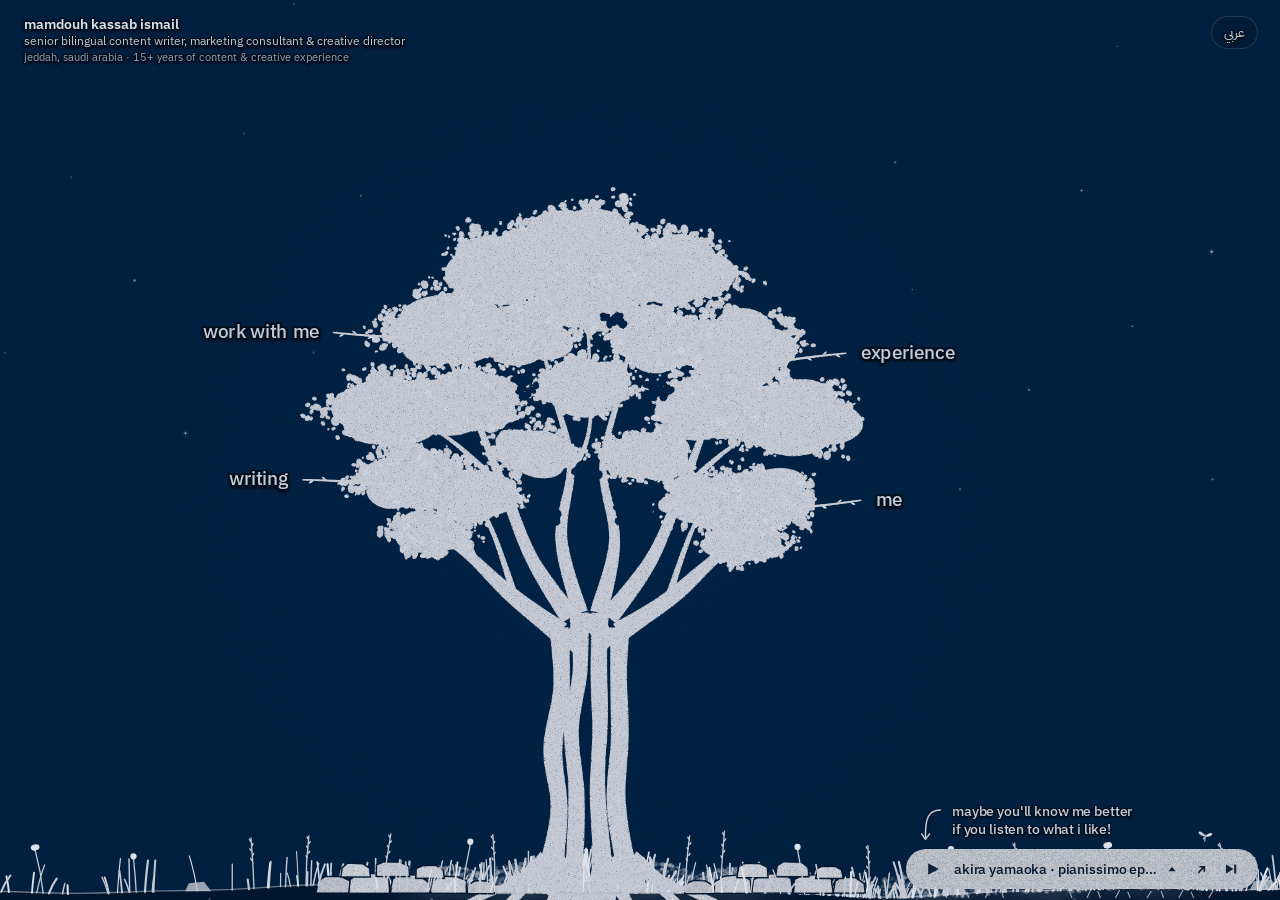
==== commit 257476e9: "Add files via upload" ====
--- a/standalone.html
+++ b/standalone.html
@@ -805,7 +805,7 @@
     <!-- 100% world-space physical branching canvas (zero HTML modals or popups) -->
     <canvas
       id="sheet"
-      aria-label="mamdouh kassab ismail: work with me, projects, writing, me"
+      aria-label="mamdouh kassab ismail: work with me, experience, writing, me"
     ></canvas>
 
     <!-- Full-viewport top-layer monochromatic risograph/lithograph grain overlay (z-index: 9999) -->
@@ -968,736 +968,1449 @@
     <script src="music/playlist.js"></script>
     <script>
 window.SITE_DATA = {
-  en: {
-    dir: "ltr",
-    pageTitle:
-      "mamdouh kassab ismail — senior bilingual content writer, marketing consultant & creative director",
-    langBtn: "عربي",
-    backLabel: "↩",
-    collapseNote: "← fold branch",
-    readMore: "branch out →",
-    musicNote: "maybe you'll know me better<br />if you listen to what i like!",
-    playlistTitle: "music playlist · 5 tracks",
-    emptyCapsuleLabel: "—",
-    emptyDrawerHint: "no tracks yet",
-    ytLocalHint: "open via local server or web host for youtube playback",
-    shuffleLabel: "shuffle on",
-    sequentialLabel: "sequential",
-    copiedPrefix: "copied",
-    identity: {
-      name: "mamdouh kassab ismail",
-      role: "senior bilingual content writer, marketing consultant & creative director",
-      location: "jeddah, saudi arabia",
-      phone: "+966 56 332 1033",
-      email: "mkassab1984@gmail.com",
-      experience: "15+ years of content & creative experience",
-      languages: "languages: arabic & english — professional writing, translation and localization"
+  "en": {
+    "dir": "ltr",
+    "pageTitle": "mamdouh kassab ismail — senior bilingual content writer, marketing consultant & creative director",
+    "langBtn": "عربي",
+    "backLabel": "↩",
+    "collapseNote": "← fold branch",
+    "readMore": "branch out →",
+    "musicNote": "maybe you'll know me better<br />if you listen to what i like!",
+    "playlistTitle": "music playlist · 5 tracks",
+    "emptyCapsuleLabel": "—",
+    "emptyDrawerHint": "no tracks yet",
+    "ytLocalHint": "open via local server or web host for youtube playback",
+    "shuffleLabel": "shuffle on",
+    "sequentialLabel": "sequential",
+    "copiedPrefix": "copied",
+    "identity": {
+      "name": "mamdouh kassab ismail",
+      "role": "senior bilingual content writer, marketing consultant & creative director",
+      "location": "jeddah, saudi arabia",
+      "phone": "+966 56 332 1033",
+      "email": "mkassab1984@gmail.com",
+      "experience": "15+ years of content & creative experience",
+      "languages": "languages: arabic & english — professional writing, translation and localization"
     },
-    playlist: [
+    "playlist": [
       {
-        title: "akira yamaoka · pianissimo epilogue",
-        duration: "1:37",
-        youtube: "https://www.youtube.com/watch?v=dkZfID8J84A&list=RDdkZfID8J84A&start_radio=1",
-        youtubeId: "dkZfID8J84A",
-        fallbackYoutubeIds: ["eHUMipQnvww", "KmTXZ95yRbg"]
+        "title": "akira yamaoka · pianissimo epilogue",
+        "duration": "1:37",
+        "youtube": "https://www.youtube.com/watch?v=dkZfID8J84A&list=RDdkZfID8J84A&start_radio=1",
+        "youtubeId": "dkZfID8J84A",
+        "fallbackYoutubeIds": [
+          "eHUMipQnvww",
+          "KmTXZ95yRbg"
+        ]
       },
       {
-        title: "röyksopp · eple",
-        duration: "3:37",
-        youtube: "https://www.youtube.com/watch?v=sFP7jVIxE2c&list=RDsFP7jVIxE2c&start_radio=1",
-        youtubeId: "sFP7jVIxE2c",
-        fallbackYoutubeIds: ["KEQSMjP-M4g"]
+        "title": "röyksopp · eple",
+        "duration": "3:37",
+        "youtube": "https://www.youtube.com/watch?v=sFP7jVIxE2c&list=RDsFP7jVIxE2c&start_radio=1",
+        "youtubeId": "sFP7jVIxE2c",
+        "fallbackYoutubeIds": [
+          "KEQSMjP-M4g"
+        ]
       },
       {
-        title: "if life was a video game, this would be the menu music",
-        duration: "1:00:01",
-        youtube: "https://www.youtube.com/watch?v=cScPVRLM-50&list=RDcScPVRLM-50&start_radio=1&t=1073s",
-        youtubeId: "cScPVRLM-50",
-        startSeconds: 1073
+        "title": "if life was a video game, this would be the menu music",
+        "duration": "1:00:01",
+        "youtube": "https://www.youtube.com/watch?v=cScPVRLM-50&list=RDcScPVRLM-50&start_radio=1&t=1073s",
+        "youtubeId": "cScPVRLM-50",
+        "startSeconds": 1073
       },
       {
-        title: "jens buchert · indiaka",
-        duration: "4:46",
-        youtube: "https://www.youtube.com/watch?v=zAyoDg9J1Ow&list=RDGMEMYH9CUrFO7CfLJpaD7UR85w&start_radio=1&rv=yklKIPb38PE",
-        youtubeId: "zAyoDg9J1Ow",
-        fallbackYoutubeIds: ["6NaMyk1O2mg"]
+        "title": "jens buchert · indiaka",
+        "duration": "4:46",
+        "youtube": "https://www.youtube.com/watch?v=zAyoDg9J1Ow&list=RDGMEMYH9CUrFO7CfLJpaD7UR85w&start_radio=1&rv=yklKIPb38PE",
+        "youtubeId": "zAyoDg9J1Ow",
+        "fallbackYoutubeIds": [
+          "6NaMyk1O2mg"
+        ]
       },
       {
-        title: "enigma · beyond the invisible",
-        duration: "4:37",
-        youtube: "https://www.youtube.com/watch?v=f8mMWh62XpU&list=RDf8mMWh62XpU&start_radio=1",
-        youtubeId: "f8mMWh62XpU",
-        fallbackYoutubeIds: ["RAjnhRcsIkA", "4fl8D5_9Boo", "jaWucnbgr9o", "C3InSkDr-ZQ"]
+        "title": "enigma · beyond the invisible",
+        "duration": "4:37",
+        "youtube": "https://www.youtube.com/watch?v=f8mMWh62XpU&list=RDf8mMWh62XpU&start_radio=1",
+        "youtubeId": "f8mMWh62XpU",
+        "fallbackYoutubeIds": [
+          "RAjnhRcsIkA",
+          "4fl8D5_9Boo",
+          "jaWucnbgr9o",
+          "C3InSkDr-ZQ"
+        ]
       }
     ],
-    tracks: [
+    "tracks": [
       {
-        title: "akira yamaoka · pianissimo epilogue",
-        duration: "1:37",
-        youtube: "https://www.youtube.com/watch?v=dkZfID8J84A&list=RDdkZfID8J84A&start_radio=1",
-        youtubeId: "dkZfID8J84A",
-        fallbackYoutubeIds: ["eHUMipQnvww", "KmTXZ95yRbg"]
+        "title": "akira yamaoka · pianissimo epilogue",
+        "duration": "1:37",
+        "youtube": "https://www.youtube.com/watch?v=dkZfID8J84A&list=RDdkZfID8J84A&start_radio=1",
+        "youtubeId": "dkZfID8J84A",
+        "fallbackYoutubeIds": [
+          "eHUMipQnvww",
+          "KmTXZ95yRbg"
+        ]
       },
       {
-        title: "röyksopp · eple",
-        duration: "3:37",
-        youtube: "https://www.youtube.com/watch?v=sFP7jVIxE2c&list=RDsFP7jVIxE2c&start_radio=1",
-        youtubeId: "sFP7jVIxE2c",
-        fallbackYoutubeIds: ["KEQSMjP-M4g"]
+        "title": "röyksopp · eple",
+        "duration": "3:37",
+        "youtube": "https://www.youtube.com/watch?v=sFP7jVIxE2c&list=RDsFP7jVIxE2c&start_radio=1",
+        "youtubeId": "sFP7jVIxE2c",
+        "fallbackYoutubeIds": [
+          "KEQSMjP-M4g"
+        ]
       },
       {
-        title: "if life was a video game, this would be the menu music",
-        duration: "1:00:01",
-        youtube: "https://www.youtube.com/watch?v=cScPVRLM-50&list=RDcScPVRLM-50&start_radio=1&t=1073s",
-        youtubeId: "cScPVRLM-50",
-        startSeconds: 1073
+        "title": "if life was a video game, this would be the menu music",
+        "duration": "1:00:01",
+        "youtube": "https://www.youtube.com/watch?v=cScPVRLM-50&list=RDcScPVRLM-50&start_radio=1&t=1073s",
+        "youtubeId": "cScPVRLM-50",
+        "startSeconds": 1073
       },
       {
-        title: "jens buchert · indiaka",
-        duration: "4:46",
-        youtube: "https://www.youtube.com/watch?v=zAyoDg9J1Ow&list=RDGMEMYH9CUrFO7CfLJpaD7UR85w&start_radio=1&rv=yklKIPb38PE",
-        youtubeId: "zAyoDg9J1Ow",
-        fallbackYoutubeIds: ["6NaMyk1O2mg"]
+        "title": "jens buchert · indiaka",
+        "duration": "4:46",
+        "youtube": "https://www.youtube.com/watch?v=zAyoDg9J1Ow&list=RDGMEMYH9CUrFO7CfLJpaD7UR85w&start_radio=1&rv=yklKIPb38PE",
+        "youtubeId": "zAyoDg9J1Ow",
+        "fallbackYoutubeIds": [
+          "6NaMyk1O2mg"
+        ]
       },
       {
-        title: "enigma · beyond the invisible",
-        duration: "4:37",
-        youtube: "https://www.youtube.com/watch?v=f8mMWh62XpU&list=RDf8mMWh62XpU&start_radio=1",
-        youtubeId: "f8mMWh62XpU",
-        fallbackYoutubeIds: ["RAjnhRcsIkA", "4fl8D5_9Boo", "jaWucnbgr9o", "C3InSkDr-ZQ"]
+        "title": "enigma · beyond the invisible",
+        "duration": "4:37",
+        "youtube": "https://www.youtube.com/watch?v=f8mMWh62XpU&list=RDf8mMWh62XpU&start_radio=1",
+        "youtubeId": "f8mMWh62XpU",
+        "fallbackYoutubeIds": [
+          "RAjnhRcsIkA",
+          "4fl8D5_9Boo",
+          "jaWucnbgr9o",
+          "C3InSkDr-ZQ"
+        ]
       }
     ],
-    branches: {
-      work: {
-        id: "work",
-        label: "work with me",
-        side: "left",
-        attachX: -148,
-        attachY: -444,
-        angle: -0.068,
-        items: [
+    "branches": {
+      "work": {
+        "id": "work",
+        "label": "work with me",
+        "side": "left",
+        "attachX": -148,
+        "attachY": -444,
+        "angle": -0.068,
+        "items": [
           {
-            id: "wk-consult",
-            meta: "sectors & advisory",
-            title: "content, localization & marketing consultancy",
-            summary:
-              "tourism & entertainment, government, television & media, and digital marketing.",
-            body: [
+            "id": "wk-consult",
+            "meta": "sectors & advisory",
+            "title": "content, localization & marketing consultancy",
+            "summary": "tourism & entertainment, government, television & media, and digital marketing.",
+            "body": [
               "available for senior bilingual content writing, arabic/english translation and localization, strategic campaign development, and government technical proposals.",
               "core sectors: tourism & entertainment, government, television & media, and digital marketing — tailored to institutional tone and audience impact."
             ],
-            tags: ["tourism & entertainment", "government", "television & media", "digital marketing"]
+            "tags": [
+              "tourism & entertainment",
+              "government",
+              "television & media",
+              "digital marketing"
+            ]
           },
           {
-            id: "wk-creative",
-            meta: "broadcast · video · motion",
-            title: "creative direction & video production",
-            summary:
-              "channel visual identities, campaign direction, after effects motion design & vfx.",
-            body: [
+            "id": "wk-creative",
+            "meta": "broadcast · video · motion",
+            "title": "creative direction & video production",
+            "summary": "channel visual identities, campaign direction, after effects motion design & vfx.",
+            "body": [
               "end-to-end creative direction across television programs, promotional campaigns, broadcast graphics, and multi-channel digital content.",
               "integrates editorial scriptwriting with hands-on video editing, motion graphics, visual effects (adobe after effects), and voice-over supervision."
             ],
-            tags: ["creative direction", "video production", "motion graphics", "vfx"]
+            "tags": [
+              "creative direction",
+              "video production",
+              "motion graphics",
+              "vfx"
+            ]
           },
           {
-            id: "wk-contact",
-            meta: "jeddah, saudi arabia",
-            title: "direct contact · jeddah, saudi arabia",
-            summary: "senior bilingual content, creative direction & technical proposals.",
-            body: [
+            "id": "wk-contact",
+            "meta": "jeddah, saudi arabia",
+            "title": "direct contact · jeddah, saudi arabia",
+            "summary": "senior bilingual content, creative direction & technical proposals.",
+            "body": [
               "mamdouh kassab ismail — senior bilingual content writer, marketing consultant & creative director.",
               "based in jeddah, saudi arabia. reach out directly by email or phone for consultancy, creative direction, or bilingual content and technical proposal collaborations."
             ],
-            actions: [
+            "actions": [
               {
-                label: "mkassab1984@gmail.com",
-                copy: "mkassab1984@gmail.com",
-                toast: "copied mkassab1984@gmail.com to clipboard"
+                "label": "mkassab1984@gmail.com",
+                "copy": "mkassab1984@gmail.com",
+                "toast": "copied mkassab1984@gmail.com to clipboard"
               },
               {
-                label: "+966 56 332 1033",
-                copy: "+966 56 332 1033",
-                toast: "copied +966 56 332 1033 to clipboard"
+                "label": "+966 56 332 1033",
+                "copy": "+966 56 332 1033",
+                "toast": "copied +966 56 332 1033 to clipboard"
               },
               {
-                label: "copy email",
-                copy: "mkassab1984@gmail.com",
-                toast: "copied mkassab1984@gmail.com to clipboard"
+                "label": "copy email",
+                "copy": "mkassab1984@gmail.com",
+                "toast": "copied mkassab1984@gmail.com to clipboard"
               },
               {
-                label: "send email ↗",
-                url: "mailto:mkassab1984@gmail.com"
+                "label": "send email ↗",
+                "url": "mailto:mkassab1984@gmail.com"
               },
               {
-                label: "copy phone",
-                copy: "+966 56 332 1033",
-                toast: "copied +966 56 332 1033 to clipboard"
+                "label": "copy phone",
+                "copy": "+966 56 332 1033",
+                "toast": "copied +966 56 332 1033 to clipboard"
               },
               {
-                label: "call ↗",
-                url: "tel:+966563321033"
+                "label": "call ↗",
+                "url": "tel:+966563321033"
               }
             ],
-            tags: ["jeddah", "arabic & english", "direct contact"]
+            "tags": [
+              "jeddah",
+              "arabic & english",
+              "direct contact"
+            ]
           }
         ]
       },
-
-      projects: {
-        id: "projects",
-        label: "projects",
-        side: "right",
-        attachX: 150,
-        attachY: -424,
-        angle: -0.125,
-        items: [
+      "experience": {
+        "id": "experience",
+        "label": "experience",
+        "side": "right",
+        "attachX": 150,
+        "attachY": -424,
+        "angle": -0.125,
+        "items": [
           {
-            id: "pr-riyadh",
-            meta: "entertainment & seasons",
-            title: "riyadh season - jeddah season - qatif season",
-            summary:
-              "bilingual campaign content, destination storytelling & localization for flagship seasons.",
-            body: [
-              "authored and localized arabic and english campaign copy, visitor communications, and promotional narratives for riyadh season, jeddah season, and qatif season.",
-              "aligned creative storytelling, motion graphics, and digital campaign messaging with high-profile seasonal launches across each destination."
+            "id": "exp-now",
+            "t": 0.2,
+            "twigSide": "right",
+            "twigLen": 38,
+            "yearLabel": "2023 – now",
+            "title": "2023 – now",
+            "meta": "oct 2023 – present",
+            "summary": "saudi copywriter — akqa (wpp)",
+            "roles": [
+              {
+                "role": "saudi copywriter",
+                "company": "akqa (wpp)",
+                "period": "oct 2023 – present",
+                "bullets": [
+                  "saudi cultural insights & authenticity alignment",
+                  "classical & elevated arabic poetry",
+                  "scriptwriting & script supervision",
+                  "naming creation & narrative architecture",
+                  "creative strategy & creative platform development",
+                  "integrated marketing campaigns",
+                  "360° internal & external communications",
+                  "creative decks & pitch presentations"
+                ]
+              }
             ],
-            tags: ["riyadh season", "jeddah season", "qatif season", "localization"]
+            "body": [
+              "saudi copywriter — akqa (wpp) · oct 2023 – present.",
+              "saudi cultural insights & authenticity alignment · classical & elevated arabic poetry · scriptwriting & script supervision · naming creation & narrative architecture · creative strategy & creative platform development · integrated marketing campaigns · 360° internal & external communications · creative decks & pitch presentations."
+            ],
+            "tags": [
+              "akqa",
+              "wpp",
+              "saudi copywriter",
+              "creative strategy"
+            ]
           },
           {
-            id: "pr-jeddah",
-            meta: "destinations & initiatives",
-            title: "boulevard world - riyadh zoo - visit jeddah initiatives",
-            summary:
-              "destination marketing copy, cultural localization & visitor communications for major attractions.",
-            body: [
-              "developed and localized bilingual marketing campaigns, visitor guides, and promotional narratives for boulevard world, riyadh zoo, and visit jeddah initiatives.",
-              "crafted culturally resonant arabic and english messaging tailored to both local communities and international visitors."
+            "id": "exp-2024",
+            "t": 0.38,
+            "twigSide": "left",
+            "twigLen": 42,
+            "yearLabel": "2024",
+            "title": "2024",
+            "meta": "jun 2021 – sep 2024",
+            "summary": "content consultant — shababuna organization",
+            "roles": [
+              {
+                "role": "content consultant",
+                "company": "shababuna organization",
+                "period": "jun 2021 – sep 2024",
+                "bullets": [
+                  "bilingual social media copywriting (arabic & english)",
+                  "reels & short-form video content support",
+                  "blog posts, press articles & advertising copy",
+                  "newsletter campaign direction, research & writing"
+                ]
+              }
             ],
-            tags: ["boulevard world", "riyadh zoo", "visit jeddah", "destination campaigns"]
+            "body": [
+              "content consultant — shababuna organization · jun 2021 – sep 2024.",
+              "bilingual social media copywriting (arabic & english) · reels & short-form video content support · blog posts, press articles & advertising copy · newsletter campaign direction, research & writing."
+            ],
+            "tags": [
+              "shababuna",
+              "content consultant",
+              "bilingual copy"
+            ]
           },
           {
-            id: "pr-national",
-            meta: "national mega-projects",
-            title: "riyadh metro project & ala khutah project",
-            summary:
-              "corporate & public-facing bilingual communications for landmark national initiatives.",
-            body: [
-              "delivered bilingual corporate writing, editorial localization, and public narratives for major national initiatives including the riyadh metro project and the ala khutah project.",
-              "combined institutional clarity and accuracy with engaging public storytelling across arabic and english deliverables."
+            "id": "exp-2023",
+            "t": 0.56,
+            "twigSide": "right",
+            "twigLen": 36,
+            "yearLabel": "2023",
+            "title": "2023",
+            "meta": "jan 2023 – jul 2023",
+            "summary": "senior copywriter — wetheloft",
+            "roles": [
+              {
+                "role": "senior copywriter",
+                "company": "wetheloft",
+                "period": "jan 2023 – jul 2023",
+                "bullets": [
+                  "bilingual social media copywriting services",
+                  "bilingual proofreading & editorial refinement",
+                  "authoring illustrated children's stories",
+                  "story character development & analysis",
+                  "social content planning, copywriting & storyboarding",
+                  "product packaging copywriting",
+                  "arabic poetry with english transcreation",
+                  "audience research: focus groups & surveys",
+                  "newsletters & email marketing",
+                  "bilingual learning & development (l&d) materials",
+                  "product ideation & development"
+                ]
+              }
             ],
-            tags: ["riyadh metro", "ala khutah", "national projects"]
+            "body": [
+              "senior copywriter — wetheloft · jan 2023 – jul 2023.",
+              "bilingual social media copywriting · proofreading & editing · illustrated children's stories & character development · packaging copy · arabic poetry & english transcreation · focus groups & surveys · newsletters & l&d materials · product ideation."
+            ],
+            "tags": [
+              "wetheloft",
+              "senior copywriter",
+              "transcreation"
+            ]
           },
           {
-            id: "pr-tourism",
-            meta: "government & institutional",
-            title: "ministry of tourism technical proposals & marketing initiatives",
-            summary:
-              "government technical proposals, institutional translation & strategic tourism communications.",
-            body: [
-              "developed, edited, and translated comprehensive technical proposals and marketing materials for the ministry of tourism, strictly aligned with institutional tone and submission requirements.",
-              "crafted bilingual strategic narratives and presentation materials showcasing tourism initiatives across arabic and english deliverables."
+            "id": "exp-2022",
+            "t": 0.74,
+            "twigSide": "left",
+            "twigLen": 40,
+            "yearLabel": "2022",
+            "title": "2022",
+            "meta": "2022 – 2023",
+            "summary": "nuqtanft (founding team) & ctrl c agency",
+            "roles": [
+              {
+                "role": "founding team: senior copywriter (9 mos) · creative director (3 mos)",
+                "company": "nuqtanft (startup)",
+                "period": "mar 2022 – mar 2023",
+                "bullets": [
+                  "visual design supervision & brand consistency",
+                  "design team feedback & art direction",
+                  "content calendar & creative campaign planning",
+                  "internal communications",
+                  "360° social media content marketing",
+                  "leading the content team",
+                  "creative director (3 mos): supervising copywriters"
+                ]
+              },
+              {
+                "role": "senior copywriter",
+                "company": "ctrl c agency",
+                "period": "mar 2022 – dec 2022",
+                "bullets": [
+                  "bilingual social media copywriting",
+                  "digital content ideation",
+                  "campaign planning",
+                  "content calendar development",
+                  "translation",
+                  "corporate copywriting",
+                  "brand strategy",
+                  "client care & account support"
+                ]
+              }
             ],
-            tags: ["ministry of tourism", "technical proposals", "institutional content"]
+            "body": [
+              "nuqtanft (startup) — founding team: senior copywriter (9 mos) & creative director (3 mos) · mar 2022 – mar 2023.",
+              "ctrl c agency — senior copywriter · mar 2022 – dec 2022."
+            ],
+            "tags": [
+              "nuqtanft",
+              "ctrl c agency",
+              "creative director",
+              "brand strategy"
+            ]
+          },
+          {
+            "id": "exp-2021",
+            "t": 0.93,
+            "twigSide": "right",
+            "twigLen": 36,
+            "yearLabel": "2021",
+            "title": "2021",
+            "meta": "2021 – jan 2022",
+            "summary": "meraki cafe & advanced vision tourism",
+            "roles": [
+              {
+                "role": "website content writer",
+                "company": "meraki cafe",
+                "period": "sep 2021 – jan 2022",
+                "bullets": [
+                  "website copy & marketing content",
+                  "articles & blog writing",
+                  "translation",
+                  "f&b copywriting",
+                  "editorial & linguistic editing"
+                ]
+              },
+              {
+                "role": "experience writer",
+                "company": "advanced vision tourism (with quintessentially & dayim al khair)",
+                "period": "jan 2021 – apr 2021",
+                "bullets": [
+                  "designing bespoke packages & experiences for clients",
+                  "graphic layout & copywriting for experience packages",
+                  "direct coordination with suppliers & clients",
+                  "vip client servicing"
+                ]
+              }
+            ],
+            "body": [
+              "meraki cafe — website content writer · sep 2021 – jan 2022.",
+              "advanced vision tourism (with quintessentially & dayim al khair) — experience writer · jan 2021 – apr 2021."
+            ],
+            "tags": [
+              "meraki cafe",
+              "advanced vision tourism",
+              "quintessentially",
+              "vip"
+            ]
           }
         ]
       },
-
-      writing: {
-        id: "writing",
-        label: "writing",
-        side: "left",
-        attachX: -172,
-        attachY: -326,
-        angle: -0.056,
-        items: [
+      "writing": {
+        "id": "writing",
+        "label": "writing",
+        "side": "left",
+        "attachX": -172,
+        "attachY": -326,
+        "angle": -0.056,
+        "items": [
           {
-            id: "wr-content",
-            meta: "arabic & english",
-            title: "corporate & marketing content (ar / en)",
-            summary:
-              "executive corporate profiles, integrated campaigns, press releases & tv scripts.",
-            body: [
+            "id": "wr-content",
+            "meta": "arabic & english",
+            "title": "corporate & marketing content (ar / en)",
+            "summary": "executive corporate profiles, integrated campaigns, press releases & tv scripts.",
+            "body": [
               "15+ years of professional bilingual writing across corporate communications, destination marketing campaigns, press releases, broadcast scripts, and promotional copy.",
               "native-level command of institutional and creative registers in both arabic and english."
             ],
-            tags: ["corporate content", "marketing copy", "arabic & english"]
+            "tags": [
+              "corporate content",
+              "marketing copy",
+              "arabic & english"
+            ]
           },
           {
-            id: "wr-loc",
-            meta: "bilingual craft",
-            title: "translation, localization & transcreation",
-            summary:
-              "professional arabic/english adaptation preserving strategic & cultural resonance.",
-            body: [
+            "id": "wr-loc",
+            "meta": "bilingual craft",
+            "title": "translation, localization & transcreation",
+            "summary": "professional arabic/english adaptation preserving strategic & cultural resonance.",
+            "body": [
               "specializes in bidirectional arabic and english translation, cultural localization, and creative transcreation for saudi tourism, entertainment, media, and government initiatives.",
               "adapts tone, idioms, and persuasive framing so every message reads naturally to its target audience."
             ],
-            tags: ["translation", "localization", "transcreation"]
+            "tags": [
+              "translation",
+              "localization",
+              "transcreation"
+            ]
           },
           {
-            id: "wr-proposals",
-            meta: "institutional & rfp",
-            title: "government technical proposals",
-            summary:
-              "structuring, drafting & translating formal public-sector technical submissions.",
-            body: [
+            "id": "wr-proposals",
+            "meta": "institutional & rfp",
+            "title": "government technical proposals",
+            "summary": "structuring, drafting & translating formal public-sector technical submissions.",
+            "body": [
               "develops, edits, and translates comprehensive technical proposals and marketing documentation for government entities, including the ministry of tourism.",
               "ensures full alignment with official institutional voice, compliance frameworks, and formal submission standards."
             ],
-            tags: ["technical proposals", "government", "institutional tone"]
+            "tags": [
+              "technical proposals",
+              "government",
+              "institutional tone"
+            ]
           },
           {
-            id: "wr-tools",
-            meta: "production & digital stack",
-            title: "tools & technical skills",
-            summary:
-              "after effects · vfx · photoshop · illustrator · audition · wordpress · digital campaigns.",
-            body: [
+            "id": "wr-tools",
+            "meta": "production & digital stack",
+            "title": "tools & technical skills",
+            "summary": "after effects · vfx · photoshop · illustrator · audition · wordpress · digital campaigns.",
+            "body": [
               "visual production: after effects · video editing · motion graphics · vfx.",
               "design & audio: photoshop · illustrator · adobe audition.",
               "web development: wordpress. digital channels: social media management · digital campaigns."
             ],
-            tags: ["after effects", "photoshop & illustrator", "adobe audition", "wordpress"]
+            "tags": [
+              "after effects",
+              "photoshop & illustrator",
+              "adobe audition",
+              "wordpress"
+            ]
           }
         ]
       },
-
-      me: {
-        id: "me",
-        label: "me",
-        side: "right",
-        attachX: 162,
-        attachY: -306,
-        angle: -0.115,
-        items: [
+      "me": {
+        "id": "me",
+        "label": "me",
+        "projectsHeading": "selected projects.",
+        "side": "right",
+        "attachX": 162,
+        "attachY": -306,
+        "angle": -0.115,
+        "contactActions": [
           {
-            id: "me-profile",
-            meta: "15+ years · jeddah",
-            title: "professional profile",
-            summary:
-              "senior bilingual content writer, marketing consultant & creative director in jeddah.",
-            body: [
-              "senior bilingual content writer (arabic & english), marketing consultant, and creative director based in jeddah with over 15 years of experience leading corporate content, major advertising campaigns, government technical proposals, and television media.",
-              "languages: arabic & english — professional writing, translation and localization. education: certificate in web development & high school diploma (jeddah)."
-            ],
-            tags: ["15+ years", "bilingual writer", "creative director", "jeddah"]
+            "label": "mkassab1984@gmail.com",
+            "copy": "mkassab1984@gmail.com",
+            "url": "mailto:mkassab1984@gmail.com",
+            "toast": "copied mkassab1984@gmail.com to clipboard"
           },
           {
-            id: "me-sela",
-            meta: "present",
-            title: "sela — senior content writer & marketing consultant",
-            summary:
-              "riyadh season, jeddah season, qatif season, visit jeddah & ministry of tourism proposals.",
-            body: [
-              "craft and localize content for flagship projects and events including riyadh season, jeddah season, qatif season, and visit jeddah initiatives.",
-              "develop, edit and translate technical proposals and marketing materials for the ministry of tourism, aligning with institutional tone and submission requirements."
+            "label": "+966 56 332 1033",
+            "copy": "+966 56 332 1033",
+            "url": "tel:+966563321033",
+            "toast": "copied +966 56 332 1033 to clipboard"
+          }
+        ],
+        "bioEditorial": {
+          "paragraphs": [
+            {
+              "text": "i'm mamdouh kassab ismail, a senior bilingual content writer in arabic and english, marketing consultant, and creative director based in jeddah. i bring over 15 years of experience leading corporate content, major advertising campaigns, government technical proposals, and television media.",
+              "highlights": [
+                {
+                  "phrase": "senior bilingual content writer"
+                },
+                {
+                  "phrase": "creative director"
+                },
+                {
+                  "phrase": "over 15 years"
+                },
+                {
+                  "phrase": "government technical proposals"
+                }
+              ]
+            },
+            {
+              "text": "i currently work as senior content writer and marketing consultant at sela, crafting and localizing content for projects and events including riyadh season, jeddah season, qatif season, and visit jeddah initiatives, alongside developing ministry of tourism proposals.",
+              "highlights": [
+                {
+                  "phrase": "sela"
+                },
+                {
+                  "phrase": "riyadh season"
+                },
+                {
+                  "phrase": "jeddah season"
+                },
+                {
+                  "phrase": "qatif season"
+                },
+                {
+                  "phrase": "visit jeddah"
+                },
+                {
+                  "phrase": "ministry of tourism"
+                }
+              ]
+            },
+            {
+              "text": "i collaborated with mbc group on editing and directing productions, and served as creative director at oyoun al watan tv from 2012 to 2023. i also worked as a consultant at wasl and ebssar foundation, and as project manager at newmedia ps.",
+              "highlights": [
+                {
+                  "phrase": "mbc group"
+                },
+                {
+                  "phrase": "oyoun al watan tv"
+                },
+                {
+                  "phrase": "wasl"
+                },
+                {
+                  "phrase": "ebssar foundation"
+                },
+                {
+                  "phrase": "newmedia ps"
+                }
+              ]
+            }
+          ]
+        },
+        "items": [
+          {
+            "id": "pr-formula-e",
+            "meta": "ministry of sport · sela",
+            "title": "abb fia formula e — 2026 jeddah e-prix",
+            "summary": "bilingual press office, media guides & final report — 2,512 articles in 61 countries, 7.5b reach & $191m ave.",
+            "body": [
+              "led bilingual communications, strategic press office content, media guides, press releases, and the final report for rounds 4 & 5 at jeddah corniche circuit — generating 2,512 articles across 61 countries in 17 languages, 7.5b reach, $191m ave, 4 press conferences, 30+ interviews, and coverage of fia girls on track and driving force."
             ],
-            tags: ["sela", "riyadh season", "jeddah season", "ministry of tourism"]
+            "tags": [
+              "formula e",
+              "jeddah e-prix",
+              "ministry of sport",
+              "sela"
+            ]
           },
           {
-            id: "me-wasl",
-            meta: "2022 – 2023",
-            title: "wasl — consultant",
-            summary:
-              "digital accounts, social media ad campaigns, promotional video/vfx & voice-over.",
-            body: [
-              "managed digital accounts and directed social media advertising campaigns.",
-              "produced promotional graphics, video and visual effects, and supervised voice-over production."
+            "id": "pr-super-cup",
+            "meta": "ministry of sport · sela",
+            "title": "2026 spanish super cup in jeddah",
+            "summary": "media & pr plan, 52 bilingual press pieces & 20 videos — 47,492 clippings across 170 countries, 1.2b reach & $389m ave.",
+            "body": [
+              "crafted the comprehensive media & pr plan and bilingual editorial output (27 arabic & 25 english press pieces, 20 edited videos, 8 press conferences, and international media roundtables) at king abdullah sports city in jeddah — achieving 47,492 clippings across 170 countries in 67 languages, 1.2b reach, and $389m ave."
             ],
-            tags: ["wasl", "digital media", "vfx", "voice-over"]
+            "tags": [
+              "spanish super cup",
+              "jeddah",
+              "ministry of sport",
+              "sela"
+            ]
           },
           {
-            id: "me-mbc",
-            meta: "2012 – 2023",
-            title: "mbc group & oyoun al watan tv — editing, directing & creative direction",
-            summary:
-              "collaborated with mbc group in editing & directing; creative director at oyoun al watan tv.",
-            body: [
-              "collaborated with mbc group on video editing and directing productions, and served as creative director at oyoun al watan tv from 2012 to 2023.",
-              "oversaw channel visual identities and developed title sequences and broadcast graphics using video editing and motion design."
+            "id": "pr-riyadh-season",
+            "meta": "gea · sela",
+            "title": "riyadh season 2026–2027 — official booklet, zones & global events",
+            "summary": "bilingual creative copy for the official booklet, major zones & global championships including wrestlemania 43, six kings slam & ufc.",
+            "body": [
+              "authored and localized bilingual creative copy for the official riyadh season 2026–2027 booklet, zones, and global championships — spanning six kings slam, wwe crown jewel, wrestlemania 43, ufc, mena effie awards, boulevard world, boulevard city, wonder garden, via riyadh, the groves, al-dirah winter, farmers market, al-suwaidi park, al-hisn maze, and seven al-hamra."
             ],
-            tags: ["mbc group", "oyoun al watan tv", "creative director"]
+            "tags": [
+              "riyadh season",
+              "boulevard world",
+              "wrestlemania 43",
+              "sela"
+            ]
           },
           {
-            id: "me-ebssar",
-            meta: "2003 – 2012",
-            title: "ebssar foundation & newmedia ps",
-            summary:
-              "consultancy, international pr, project management & web development.",
-            body: [
-              "ebssar foundation — consultant & pr manager (2008–2012): led public-relations initiatives, negotiated with international partners, provided media consultancy, and managed web development projects.",
-              "newmedia ps — project manager, web developer & graphic designer (2003–2008): managed digital projects from planning to launch, including website interfaces and corporate identity design."
+            "id": "pr-school-league",
+            "meta": "ministries of sport & education · sela",
+            "title": "school league 2025–2026 — media, pr & crisis comms plan",
+            "summary": "integrated communications & marketing plan, 8-week rollout, influencer strategy & crisis comms playbook.",
+            "body": [
+              "developed the integrated media, pr, and marketing communications plan for the national school league (boys & girls) — defining messaging pillars for students, parents, and schools, an 8-week content rollout, influencer strategy, and the pr crisis management playbook."
             ],
-            tags: ["ebssar foundation", "newmedia ps", "project manager"]
+            "tags": [
+              "school league",
+              "ministry of sport",
+              "ministry of education",
+              "pr strategy"
+            ]
+          },
+          {
+            "id": "pr-t100-jeddah",
+            "meta": "jeddah season · sela",
+            "title": "t100 jeddah triathlon — integrated marcom plan",
+            "summary": "360° marketing & communications plan for 100km, sprint & community runs under jeddah season.",
+            "body": [
+              "built the 360° integrated marketing and communications plan for t100 jeddah under jeddah season (100km, sprint, and 5km/1km community runs) — covering audience messaging, paid media mix, content calendar, creator partnerships, and pr rollout."
+            ],
+            "tags": [
+              "t100 jeddah",
+              "jeddah season",
+              "marcom plan",
+              "sela"
+            ]
+          },
+          {
+            "id": "pr-coastal-seasons",
+            "meta": "destinations & seasonal initiatives",
+            "title": "boulevard world - jeddah season - qatif season - visit jeddah initiatives",
+            "summary": "bilingual destination marketing copy, cultural localization & visitor communications for flagship coastal and seasonal attractions.",
+            "body": [
+              "authored and localized arabic and english campaign copy, visitor guides, and promotional narratives for boulevard world, jeddah season, qatif season, and visit jeddah initiatives.",
+              "crafted culturally resonant messaging aligned with creative storytelling, motion graphics, and seasonal launches for local communities and international visitors."
+            ],
+            "tags": [
+              "boulevard world",
+              "jeddah season",
+              "qatif season",
+              "visit jeddah"
+            ]
+          },
+          {
+            "id": "pr-tourism",
+            "meta": "government & institutional",
+            "title": "ministry of tourism technical proposals & marketing initiatives",
+            "summary": "government technical proposals, institutional translation & strategic tourism communications.",
+            "body": [
+              "developed, edited, and translated comprehensive technical proposals and marketing materials for the ministry of tourism, strictly aligned with institutional tone and submission requirements.",
+              "crafted bilingual strategic narratives and presentation materials showcasing tourism initiatives across arabic and english deliverables."
+            ],
+            "tags": [
+              "ministry of tourism",
+              "technical proposals",
+              "institutional content"
+            ]
+          },
+          {
+            "id": "pr-national",
+            "meta": "national mega-projects",
+            "title": "riyadh metro project - ala khutah project",
+            "summary": "corporate & public-facing bilingual communications for landmark national initiatives.",
+            "body": [
+              "delivered bilingual corporate writing, editorial localization, and public narratives for major national initiatives including the riyadh metro project and the ala khutah project.",
+              "combined institutional clarity and accuracy with engaging public storytelling across arabic and english deliverables."
+            ],
+            "tags": [
+              "riyadh metro",
+              "ala khutah",
+              "national projects"
+            ]
+          },
+          {
+            "id": "pr-mbc",
+            "meta": "broadcast & channel branding · 2012 – 2023",
+            "title": "broadcast visual identities & tv promos — mbc group & oyoun al watan tv",
+            "summary": "editing & directing collaborations with mbc group; creative direction, channel visual identities & broadcast promos at oyoun al watan tv.",
+            "body": [
+              "collaborated with mbc group on video editing and directing productions, and served as creative director at oyoun al watan tv from 2012 to 2023.",
+              "oversaw full channel visual identities, promotional campaigns, title sequences, and broadcast motion graphics."
+            ],
+            "tags": [
+              "mbc group",
+              "oyoun al watan tv",
+              "visual identities",
+              "tv promos"
+            ]
           }
         ]
       }
     }
   },
-
-  ar: {
-    dir: "rtl",
-    pageTitle:
-      "ممدوح كساب إسماعيل — كاتب محتوى أول ثنائي اللغة · استشاري تسويق ومدير إبداعي",
-    langBtn: "en",
-    backLabel: "↩",
-    collapseNote: "طيّ الفرع ←",
-    readMore: "تفرّع للقراءة ←",
-    musicNote: "ربما تعرفني بشكل أفضل<br />إن استمعت إلى ما أحب!",
-    playlistTitle: "قائمة الموسيقى · 5 مقطوعات",
-    emptyCapsuleLabel: "—",
-    emptyDrawerHint: "لا توجد مقطوعات حالياً",
-    ytLocalHint: "لتشغيل يوتيوب محلياً افتح الموقع عبر تشغيل-الموقع أو بعد رفعه على الإنترنت",
-    shuffleLabel: "خلط مفعل",
-    sequentialLabel: "متسلسل",
-    copiedPrefix: "تم نسخ",
-    identity: {
-      name: "ممدوح كساب إسماعيل",
-      role: "كاتب محتوى أول ثنائي اللغة · استشاري تسويق ومدير إبداعي",
-      location: "جدة، المملكة العربية السعودية",
-      phone: "+966 56 332 1033",
-      email: "mkassab1984@gmail.com",
-      experience: "+15 عاماً من الخبرة في المحتوى والإبداع",
-      languages: "اللغات: العربية والإنجليزية — كتابة وترجمة وتوطين"
+  "ar": {
+    "dir": "rtl",
+    "pageTitle": "ممدوح كساب إسماعيل — كاتب محتوى أول ثنائي اللغة · استشاري تسويق ومدير إبداعي",
+    "langBtn": "en",
+    "backLabel": "↩",
+    "collapseNote": "طيّ الفرع ←",
+    "readMore": "تفرّع للقراءة ←",
+    "musicNote": "ربما تعرفني بشكل أفضل<br />إن استمعت إلى ما أحب!",
+    "playlistTitle": "قائمة الموسيقى · 5 مقطوعات",
+    "emptyCapsuleLabel": "—",
+    "emptyDrawerHint": "لا توجد مقطوعات حالياً",
+    "ytLocalHint": "لتشغيل يوتيوب محلياً افتح الموقع عبر تشغيل-الموقع أو بعد رفعه على الإنترنت",
+    "shuffleLabel": "خلط مفعل",
+    "sequentialLabel": "متسلسل",
+    "copiedPrefix": "تم نسخ",
+    "identity": {
+      "name": "ممدوح كساب إسماعيل",
+      "role": "كاتب محتوى أول ثنائي اللغة · استشاري تسويق ومدير إبداعي",
+      "location": "جدة، المملكة العربية السعودية",
+      "phone": "+966 56 332 1033",
+      "email": "mkassab1984@gmail.com",
+      "experience": "+15 عاماً من الخبرة في المحتوى والإبداع",
+      "languages": "اللغات: العربية والإنجليزية — كتابة وترجمة وتوطين"
     },
-    playlist: [
+    "playlist": [
       {
-        title: "akira yamaoka · pianissimo epilogue",
-        duration: "1:37",
-        youtube: "https://www.youtube.com/watch?v=dkZfID8J84A&list=RDdkZfID8J84A&start_radio=1",
-        youtubeId: "dkZfID8J84A",
-        fallbackYoutubeIds: ["eHUMipQnvww", "KmTXZ95yRbg"]
+        "title": "akira yamaoka · pianissimo epilogue",
+        "duration": "1:37",
+        "youtube": "https://www.youtube.com/watch?v=dkZfID8J84A&list=RDdkZfID8J84A&start_radio=1",
+        "youtubeId": "dkZfID8J84A",
+        "fallbackYoutubeIds": [
+          "eHUMipQnvww",
+          "KmTXZ95yRbg"
+        ]
       },
       {
-        title: "röyksopp · eple",
-        duration: "3:37",
-        youtube: "https://www.youtube.com/watch?v=sFP7jVIxE2c&list=RDsFP7jVIxE2c&start_radio=1",
-        youtubeId: "sFP7jVIxE2c",
-        fallbackYoutubeIds: ["KEQSMjP-M4g"]
+        "title": "röyksopp · eple",
+        "duration": "3:37",
+        "youtube": "https://www.youtube.com/watch?v=sFP7jVIxE2c&list=RDsFP7jVIxE2c&start_radio=1",
+        "youtubeId": "sFP7jVIxE2c",
+        "fallbackYoutubeIds": [
+          "KEQSMjP-M4g"
+        ]
       },
       {
-        title: "if life was a video game, this would be the menu music",
-        duration: "1:00:01",
-        youtube: "https://www.youtube.com/watch?v=cScPVRLM-50&list=RDcScPVRLM-50&start_radio=1&t=1073s",
-        youtubeId: "cScPVRLM-50",
-        startSeconds: 1073
+        "title": "if life was a video game, this would be the menu music",
+        "duration": "1:00:01",
+        "youtube": "https://www.youtube.com/watch?v=cScPVRLM-50&list=RDcScPVRLM-50&start_radio=1&t=1073s",
+        "youtubeId": "cScPVRLM-50",
+        "startSeconds": 1073
       },
       {
-        title: "jens buchert · indiaka",
-        duration: "4:46",
-        youtube: "https://www.youtube.com/watch?v=zAyoDg9J1Ow&list=RDGMEMYH9CUrFO7CfLJpaD7UR85w&start_radio=1&rv=yklKIPb38PE",
-        youtubeId: "zAyoDg9J1Ow",
-        fallbackYoutubeIds: ["6NaMyk1O2mg"]
+        "title": "jens buchert · indiaka",
+        "duration": "4:46",
+        "youtube": "https://www.youtube.com/watch?v=zAyoDg9J1Ow&list=RDGMEMYH9CUrFO7CfLJpaD7UR85w&start_radio=1&rv=yklKIPb38PE",
+        "youtubeId": "zAyoDg9J1Ow",
+        "fallbackYoutubeIds": [
+          "6NaMyk1O2mg"
+        ]
       },
       {
-        title: "enigma · beyond the invisible",
-        duration: "4:37",
-        youtube: "https://www.youtube.com/watch?v=f8mMWh62XpU&list=RDf8mMWh62XpU&start_radio=1",
-        youtubeId: "f8mMWh62XpU",
-        fallbackYoutubeIds: ["RAjnhRcsIkA", "4fl8D5_9Boo", "jaWucnbgr9o", "C3InSkDr-ZQ"]
+        "title": "enigma · beyond the invisible",
+        "duration": "4:37",
+        "youtube": "https://www.youtube.com/watch?v=f8mMWh62XpU&list=RDf8mMWh62XpU&start_radio=1",
+        "youtubeId": "f8mMWh62XpU",
+        "fallbackYoutubeIds": [
+          "RAjnhRcsIkA",
+          "4fl8D5_9Boo",
+          "jaWucnbgr9o",
+          "C3InSkDr-ZQ"
+        ]
       }
     ],
-    tracks: [
+    "tracks": [
       {
-        title: "akira yamaoka · pianissimo epilogue",
-        duration: "1:37",
-        youtube: "https://www.youtube.com/watch?v=dkZfID8J84A&list=RDdkZfID8J84A&start_radio=1",
-        youtubeId: "dkZfID8J84A",
-        fallbackYoutubeIds: ["eHUMipQnvww", "KmTXZ95yRbg"]
+        "title": "akira yamaoka · pianissimo epilogue",
+        "duration": "1:37",
+        "youtube": "https://www.youtube.com/watch?v=dkZfID8J84A&list=RDdkZfID8J84A&start_radio=1",
+        "youtubeId": "dkZfID8J84A",
+        "fallbackYoutubeIds": [
+          "eHUMipQnvww",
+          "KmTXZ95yRbg"
+        ]
       },
       {
-        title: "röyksopp · eple",
-        duration: "3:37",
-        youtube: "https://www.youtube.com/watch?v=sFP7jVIxE2c&list=RDsFP7jVIxE2c&start_radio=1",
-        youtubeId: "sFP7jVIxE2c",
-        fallbackYoutubeIds: ["KEQSMjP-M4g"]
+        "title": "röyksopp · eple",
+        "duration": "3:37",
+        "youtube": "https://www.youtube.com/watch?v=sFP7jVIxE2c&list=RDsFP7jVIxE2c&start_radio=1",
+        "youtubeId": "sFP7jVIxE2c",
+        "fallbackYoutubeIds": [
+          "KEQSMjP-M4g"
+        ]
       },
       {
-        title: "if life was a video game, this would be the menu music",
-        duration: "1:00:01",
-        youtube: "https://www.youtube.com/watch?v=cScPVRLM-50&list=RDcScPVRLM-50&start_radio=1&t=1073s",
-        youtubeId: "cScPVRLM-50",
-        startSeconds: 1073
+        "title": "if life was a video game, this would be the menu music",
+        "duration": "1:00:01",
+        "youtube": "https://www.youtube.com/watch?v=cScPVRLM-50&list=RDcScPVRLM-50&start_radio=1&t=1073s",
+        "youtubeId": "cScPVRLM-50",
+        "startSeconds": 1073
       },
       {
-        title: "jens buchert · indiaka",
-        duration: "4:46",
-        youtube: "https://www.youtube.com/watch?v=zAyoDg9J1Ow&list=RDGMEMYH9CUrFO7CfLJpaD7UR85w&start_radio=1&rv=yklKIPb38PE",
-        youtubeId: "zAyoDg9J1Ow",
-        fallbackYoutubeIds: ["6NaMyk1O2mg"]
+        "title": "jens buchert · indiaka",
+        "duration": "4:46",
+        "youtube": "https://www.youtube.com/watch?v=zAyoDg9J1Ow&list=RDGMEMYH9CUrFO7CfLJpaD7UR85w&start_radio=1&rv=yklKIPb38PE",
+        "youtubeId": "zAyoDg9J1Ow",
+        "fallbackYoutubeIds": [
+          "6NaMyk1O2mg"
+        ]
       },
       {
-        title: "enigma · beyond the invisible",
-        duration: "4:37",
-        youtube: "https://www.youtube.com/watch?v=f8mMWh62XpU&list=RDf8mMWh62XpU&start_radio=1",
-        youtubeId: "f8mMWh62XpU",
-        fallbackYoutubeIds: ["RAjnhRcsIkA", "4fl8D5_9Boo", "jaWucnbgr9o", "C3InSkDr-ZQ"]
+        "title": "enigma · beyond the invisible",
+        "duration": "4:37",
+        "youtube": "https://www.youtube.com/watch?v=f8mMWh62XpU&list=RDf8mMWh62XpU&start_radio=1",
+        "youtubeId": "f8mMWh62XpU",
+        "fallbackYoutubeIds": [
+          "RAjnhRcsIkA",
+          "4fl8D5_9Boo",
+          "jaWucnbgr9o",
+          "C3InSkDr-ZQ"
+        ]
       }
     ],
-    branches: {
-      work: {
-        id: "work",
-        label: "العمل معي",
-        side: "left",
-        attachX: -148,
-        attachY: -444,
-        angle: -0.068,
-        items: [
+    "branches": {
+      "work": {
+        "id": "work",
+        "label": "العمل معي",
+        "side": "left",
+        "attachX": -148,
+        "attachY": -444,
+        "angle": -0.068,
+        "items": [
           {
-            id: "wk-consult",
-            meta: "القطاعات والاستشارات",
-            title: "استشارات التسويق والمحتوى والعروض الفنية",
-            summary:
-              "السياحة والترفيه، الجهات الحكومية، التلفزيون والإعلام، والتسويق الرقمي.",
-            body: [
+            "id": "wk-consult",
+            "meta": "القطاعات والاستشارات",
+            "title": "استشارات التسويق والمحتوى والعروض الفنية",
+            "summary": "السياحة والترفيه، الجهات الحكومية، التلفزيون والإعلام، والتسويق الرقمي.",
+            "body": [
               "متاح لتقديم الاستشارات التسويقية، وصياغة المحتوى المؤسسي والإبداعي باللغتين العربية والإنجليزية، والتوطين الاحترافي، وإعداد العروض الفنية للمنافسات الحكومية.",
               "القطاعات: السياحة والترفيه، الجهات الحكومية، التلفزيون والإعلام، والتسويق الرقمي."
             ],
-            tags: ["السياحة والترفيه", "الجهات الحكومية", "التلفزيون والإعلام", "التسويق الرقمي"]
+            "tags": [
+              "السياحة والترفيه",
+              "الجهات الحكومية",
+              "التلفزيون والإعلام",
+              "التسويق الرقمي"
+            ]
           },
           {
-            id: "wk-creative",
-            meta: "إعلام · إنتاج مرئي · موشن",
-            title: "الإدارة الإبداعية والإنتاج المرئي والرقمي",
-            summary:
-              "الهويات البصرية للمحطات، إخراج الحملات والبرامج، والموشن جرافيك والمؤثرات.",
-            body: [
+            "id": "wk-creative",
+            "meta": "إعلام · إنتاج مرئي · موشن",
+            "title": "الإدارة الإبداعية والإنتاج المرئي والرقمي",
+            "summary": "الهويات البصرية للمحطات، إخراج الحملات والبرامج، والموشن جرافيك والمؤثرات.",
+            "body": [
               "قيادة العمليات الإبداعية وإخراج البرامج التلفزيونية والتقارير الإعلامية والحملات الترويجية المتكاملة.",
               "دمج التوجيه التحريري مع الخبرة العملية في تحرير الفيديو والموشن جرافيك والمؤثرات البصرية (Adobe After Effects) والإشراف على الإنتاج الصوتي."
             ],
-            tags: ["إدارة إبداعية", "إنتاج مرئي", "موشن جرافيك", "مؤثرات بصرية"]
+            "tags": [
+              "إدارة إبداعية",
+              "إنتاج مرئي",
+              "موشن جرافيك",
+              "مؤثرات بصرية"
+            ]
           },
           {
-            id: "wk-contact",
-            meta: "جدة، المملكة العربية السعودية",
-            title: "التواصل المباشر · جدة، المملكة العربية السعودية",
-            summary: "استشارات المحتوى ثنائي اللغة والإدارة الإبداعية والعروض الفنية.",
-            body: [
+            "id": "wk-contact",
+            "meta": "جدة، المملكة العربية السعودية",
+            "title": "التواصل المباشر · جدة، المملكة العربية السعودية",
+            "summary": "استشارات المحتوى ثنائي اللغة والإدارة الإبداعية والعروض الفنية.",
+            "body": [
               "ممدوح كساب إسماعيل — كاتب محتوى أول ثنائي اللغة · استشاري تسويق ومدير إبداعي.",
               "مقيم في جدة، المملكة العربية السعودية. يسعدني تواصلك المباشر عبر البريد الإلكتروني أو الهاتف لمناقشة المشاريع والاستشارات."
             ],
-            actions: [
+            "actions": [
               {
-                label: "mkassab1984@gmail.com",
-                copy: "mkassab1984@gmail.com",
-                toast: "تم نسخ البريد mkassab1984@gmail.com"
+                "label": "mkassab1984@gmail.com",
+                "copy": "mkassab1984@gmail.com",
+                "toast": "تم نسخ البريد mkassab1984@gmail.com"
               },
               {
-                label: "+966 56 332 1033",
-                copy: "+966 56 332 1033",
-                toast: "تم نسخ الرقم +966 56 332 1033"
+                "label": "+966 56 332 1033",
+                "copy": "+966 56 332 1033",
+                "toast": "تم نسخ الرقم +966 56 332 1033"
               },
               {
-                label: "نسخ البريد",
-                copy: "mkassab1984@gmail.com",
-                toast: "تم نسخ البريد mkassab1984@gmail.com"
+                "label": "نسخ البريد",
+                "copy": "mkassab1984@gmail.com",
+                "toast": "تم نسخ البريد mkassab1984@gmail.com"
               },
               {
-                label: "إرسال بريد ↗",
-                url: "mailto:mkassab1984@gmail.com"
+                "label": "إرسال بريد ↗",
+                "url": "mailto:mkassab1984@gmail.com"
               },
               {
-                label: "نسخ الرقم",
-                copy: "+966 56 332 1033",
-                toast: "تم نسخ الرقم +966 56 332 1033"
+                "label": "نسخ الرقم",
+                "copy": "+966 56 332 1033",
+                "toast": "تم نسخ الرقم +966 56 332 1033"
               },
               {
-                label: "اتصال ↗",
-                url: "tel:+966563321033"
+                "label": "اتصال ↗",
+                "url": "tel:+966563321033"
               }
             ],
-            tags: ["جدة", "عربي وإنجليزي", "تواصل مباشر"]
+            "tags": [
+              "جدة",
+              "عربي وإنجليزي",
+              "تواصل مباشر"
+            ]
           }
         ]
       },
-
-      projects: {
-        id: "projects",
-        label: "مشاريع مختارة",
-        side: "right",
-        attachX: 150,
-        attachY: -424,
-        angle: -0.125,
-        items: [
+      "experience": {
+        "id": "experience",
+        "label": "الخبرات المهنية",
+        "side": "right",
+        "attachX": 150,
+        "attachY": -424,
+        "angle": -0.125,
+        "items": [
           {
-            id: "pr-riyadh",
-            meta: "السياحة والترفيه",
-            title: "موسم الرياض - موسم جدة - موسم القطيف",
-            summary:
-              "صياغة وتوطين محتوى الحملات والرسائل الإبداعية لأبرز المواسم السياحية والترفيهية.",
-            body: [
-              "كتابة وتوطين المحتوى التسويقي والحملات الإعلانية باللغتين العربية والإنجليزية لأبرز المواسم في المملكة، بما يشمل موسم الرياض، وموسم جدة، وموسم القطيف.",
-              "دمج السرد الإبداعي والمواد المرئية والموشن جرافيك ضمن خطط الإطلاق والترويج الموسمي بما يواكب هوية كل موسم وجمهوره."
+            "id": "exp-now",
+            "t": 0.2,
+            "twigSide": "right",
+            "twigLen": 38,
+            "yearLabel": "2023 – الآن",
+            "title": "2023 – الآن",
+            "meta": "أكتوبر 2023 – الآن",
+            "summary": "كاتب إعلاني للسوق السعودي — «AKQA» (WPP)",
+            "roles": [
+              {
+                "role": "كاتب إعلاني للسوق السعودي",
+                "company": "«AKQA» (WPP)",
+                "period": "أكتوبر 2023 – الآن",
+                "bullets": [
+                  "الرؤى الثقافية السعودية وضمان الاتساق معها",
+                  "الشعر العربي الرفيع",
+                  "كتابة السيناريو والإشراف عليه",
+                  "ابتكار الأسماء وبناء السرديات",
+                  "الاستراتيجية الإبداعية وتطوير المنصات الإبداعية",
+                  "الحملات التسويقية",
+                  "الاتصال الشامل (360°) الداخلي والخارجي",
+                  "العروض الإبداعية والتقديمية"
+                ]
+              }
             ],
-            tags: ["موسم الرياض", "موسم جدة", "موسم القطيف", "توطين"]
+            "body": [
+              "كاتب إعلاني للسوق السعودي — «AKQA» (WPP) · أكتوبر 2023 – الآن.",
+              "الرؤى الثقافية السعودية وضمان الاتساق معها · الشعر العربي الرفيع · كتابة السيناريو والإشراف عليه · ابتكار الأسماء وبناء السرديات · الاستراتيجية الإبداعية وتطوير المنصات الإبداعية · الحملات التسويقية · الاتصال الشامل (360°) الداخلي والخارجي · العروض الإبداعية والتقديمية."
+            ],
+            "tags": [
+              "AKQA",
+              "WPP",
+              "كاتب إعلاني",
+              "استراتيجية إبداعية"
+            ]
           },
           {
-            id: "pr-jeddah",
-            meta: "الوجهات والمبادرات السياحية",
-            title: "بوليفارد وورلد - حديقة الحيوان بالرياض - مبادرات زيارة جدة",
-            summary:
-              "تطوير المحتوى التسويقي والتوطين الثقافي لأبرز الوجهات الترفيهية والمبادرات السياحية.",
-            body: [
-              "صياغة وتوطين المحتوى الإبداعي والمواد الترويجية لوجهات ومناطق ترفيهية كبرى تشمل بوليفارد وورلد، وحديقة الحيوان بالرياض، ومبادرات «زيارة جدة».",
-              "بناء رسائل تواصل متوازنة تخاطب الجمهور المحلي والزوار الدوليين باللغتين العربية والإنجليزية."
+            "id": "exp-2024",
+            "t": 0.38,
+            "twigSide": "left",
+            "twigLen": 42,
+            "yearLabel": "2024",
+            "title": "2024",
+            "meta": "يونيو 2021 – سبتمبر 2024",
+            "summary": "مستشار محتوى — «منظمة شبابنا»",
+            "roles": [
+              {
+                "role": "مستشار محتوى",
+                "company": "«منظمة شبابنا»",
+                "period": "يونيو 2021 – سبتمبر 2024",
+                "bullets": [
+                  "كتابة محتوى وسائل التواصل الاجتماعي (عربي وإنجليزي)",
+                  "دعم مقاطع الريلز والفيديو",
+                  "كتابة المدونات والمقالات الصحفية والنصوص الإعلانية",
+                  "توجيه حملات النشرات البريدية وكتابتها والبحث لها"
+                ]
+              }
             ],
-            tags: ["بوليفارد وورلد", "حديقة الحيوان بالرياض", "زيارة جدة", "حملات الوجهات"]
+            "body": [
+              "مستشار محتوى — «منظمة شبابنا» · يونيو 2021 – سبتمبر 2024.",
+              "كتابة محتوى وسائل التواصل الاجتماعي (عربي وإنجليزي) · دعم مقاطع الريلز والفيديو · كتابة المدونات والمقالات الصحفية والنصوص الإعلانية · توجيه حملات النشرات البريدية وكتابتها والبحث لها."
+            ],
+            "tags": [
+              "منظمة شبابنا",
+              "مستشار محتوى",
+              "عربي وإنجليزي"
+            ]
           },
           {
-            id: "pr-national",
-            meta: "مشاريع وطنية كبرى",
-            title: "مشروع قطار الرياض ومشروع على خطاه",
-            summary:
-              "المحتوى المؤسسي والسرد الإعلامي والثقافي للمشاريع الوطنية الكبرى.",
-            body: [
-              "المساهمة في إعداد وصياغة المحتوى المؤسسي والإعلامي ثنائي اللغة لمشاريع وطنية بارزة تشمل مشروع قطار الرياض ومشروع على خطاه.",
-              "تقديم صياغة رصينة تجمع بين الدقة المؤسسية والجاذبية الإعلامية بالعربية والإنجليزية."
+            "id": "exp-2023",
+            "t": 0.56,
+            "twigSide": "right",
+            "twigLen": 36,
+            "yearLabel": "2023",
+            "title": "2023",
+            "meta": "يناير 2023 – يوليو 2023",
+            "summary": "كاتب إعلاني أول — «Wetheloft»",
+            "roles": [
+              {
+                "role": "كاتب إعلاني أول",
+                "company": "«Wetheloft»",
+                "period": "يناير 2023 – يوليو 2023",
+                "bullets": [
+                  "خدمات كتابة محتوى وسائل التواصل الاجتماعي بلغتين",
+                  "التدقيق اللغوي والتحرير بلغتين",
+                  "تأليف قصص الأطفال المصورة",
+                  "تطوير الشخصيات القصصية وتحليلها",
+                  "تخطيط محتوى وسائل التواصل وكتابته ورسمه",
+                  "كتابة نصوص تغليف المنتجات",
+                  "الشعر العربي مع الإبداع الترجمي إلى الإنجليزية (Trans-creation)",
+                  "أبحاث الجمهور: مجموعات التركيز والاستبيانات",
+                  "النشرات البريدية والتسويق عبر البريد الإلكتروني",
+                  "مواد تعليمية ثنائية اللغة لقطاع التعلّم والتطوير",
+                  "ابتكار المنتجات وتطويرها"
+                ]
+              }
             ],
-            tags: ["قطار الرياض", "مشروع على خطاه", "مشاريع وطنية"]
+            "body": [
+              "كاتب إعلاني أول — «Wetheloft» · يناير 2023 – يوليو 2023.",
+              "كتابة محتوى وسائل التواصل والتدقيق اللغوي بلغتين · تأليف قصص الأطفال المصورة وتطوير الشخصيات · نصوص تغليف المنتجات · الشعر العربي والإبداع الترجمي · أبحاث الجمهور والنشرات البريدية ومواد التعلّم والتطوير · ابتكار المنتجات."
+            ],
+            "tags": [
+              "Wetheloft",
+              "كاتب إعلاني أول",
+              "إبداع ترجمي"
+            ]
           },
           {
-            id: "pr-tourism",
-            meta: "الجهات الحكومية والعروض الفنية",
-            title: "العروض الفنية والمبادرات التسويقية لوزارة السياحة",
-            summary:
-              "إعداد وتحرير وترجمة العروض الفنية والمواد التسويقية وفق الخطاب المؤسسي الرسمي.",
-            body: [
-              "إعداد وتحرير وترجمة العروض الفنية والملفات التسويقية لوزارة السياحة بما يتوافق بدقة مع الخطاب الرسمي ومتطلبات التقديم المؤسسي.",
-              "صياغة وتوطين المحتوى الإستراتيجي والعروض التقديمية لإبراز المقومات السياحية والفرص التطويرية باللغتين العربية والإنجليزية."
+            "id": "exp-2022",
+            "t": 0.74,
+            "twigSide": "left",
+            "twigLen": 40,
+            "yearLabel": "2022",
+            "title": "2022",
+            "meta": "2022 – 2023",
+            "summary": "«NuqtaNFT» (عضو الفريق المؤسس) و«Ctrl C Agency»",
+            "roles": [
+              {
+                "role": "عضو الفريق المؤسس: كاتب إعلاني أول (9 أشهر) · مدير إبداعي (3 أشهر)",
+                "company": "«NuqtaNFT» (شركة ناشئة)",
+                "period": "مارس 2022 – مارس 2023",
+                "bullets": [
+                  "الإشراف على التصاميم المرئية وتناسق الهوية",
+                  "تقديم الملاحظات للفريق التصميمي والإشراف عليه",
+                  "تخطيط تقويم المحتوى والحملات الإبداعية",
+                  "الاتصال الداخلي",
+                  "التسويق عبر محتوى وسائل التواصل الاجتماعي (360°)",
+                  "قيادة فريق المحتوى",
+                  "مدير إبداعي (3 أشهر): الإشراف على الكتّاب الإعلانيين"
+                ]
+              },
+              {
+                "role": "كاتب إعلاني أول",
+                "company": "«Ctrl C Agency»",
+                "period": "مارس 2022 – ديسمبر 2022",
+                "bullets": [
+                  "كتابة محتوى وسائل التواصل بلغتين",
+                  "توليد أفكار المحتوى الرقمي",
+                  "التخطيط للحملات",
+                  "إعداد تقويم المحتوى",
+                  "الترجمة",
+                  "الكتابة الإعلانية للشركات",
+                  "استراتيجية العلامة التجارية",
+                  "العناية بالعملاء"
+                ]
+              }
             ],
-            tags: ["وزارة السياحة", "عروض فنية", "محتوى مؤسسي"]
+            "body": [
+              "«NuqtaNFT» (شركة ناشئة) — عضو الفريق المؤسس: كاتب إعلاني أول (9 أشهر) ومدير إبداعي (3 أشهر) · مارس 2022 – مارس 2023.",
+              "«Ctrl C Agency» — كاتب إعلاني أول · مارس 2022 – ديسمبر 2022."
+            ],
+            "tags": [
+              "NuqtaNFT",
+              "Ctrl C Agency",
+              "مدير إبداعي",
+              "استراتيجية العلامة"
+            ]
+          },
+          {
+            "id": "exp-2021",
+            "t": 0.93,
+            "twigSide": "right",
+            "twigLen": 36,
+            "yearLabel": "2021",
+            "title": "2021",
+            "meta": "2021 – يناير 2022",
+            "summary": "«مقهى ميراكي» و«أدفانسد فجن للسياحة»",
+            "roles": [
+              {
+                "role": "كاتب محتوى للمواقع الإلكترونية",
+                "company": "«مقهى ميراكي»",
+                "period": "سبتمبر 2021 – يناير 2022",
+                "bullets": [
+                  "كتابة نصوص الموقع والمحتوى التسويقي",
+                  "المقالات والمدونات",
+                  "الترجمة",
+                  "الكتابة الإعلانية لقطاع الأغذية والمشروبات",
+                  "التحرير اللغوي"
+                ]
+              },
+              {
+                "role": "كاتب تجارب",
+                "company": "«أدفانسد فجن للسياحة» (بالتعاون مع «كوينتيسنشيالي» و«دايم الخير»)",
+                "period": "يناير 2021 – أبريل 2021",
+                "bullets": [
+                  "ابتكار باقات ومنتجات لعملاء الشركة",
+                  "تصميم الباقات غرافيكيًا وكتابة محتواها",
+                  "التواصل المباشر مع الموردين والعملاء",
+                  "خدمة العملاء المميزين (VIP)"
+                ]
+              }
+            ],
+            "body": [
+              "«مقهى ميراكي» — كاتب محتوى للمواقع الإلكترونية · سبتمبر 2021 – يناير 2022.",
+              "«أدفانسد فجن للسياحة» (بالتعاون مع «كوينتيسنشيالي» و«دايم الخير») — كاتب تجارب · يناير 2021 – أبريل 2021."
+            ],
+            "tags": [
+              "مقهى ميراكي",
+              "أدفانسد فجن للسياحة",
+              "كوينتيسنشيالي",
+              "VIP"
+            ]
           }
         ]
       },
-
-      writing: {
-        id: "writing",
-        label: "الكتابة والمهارات",
-        side: "left",
-        attachX: -172,
-        attachY: -326,
-        angle: -0.056,
-        items: [
+      "writing": {
+        "id": "writing",
+        "label": "الكتابة والمهارات",
+        "side": "left",
+        "attachX": -172,
+        "attachY": -326,
+        "angle": -0.056,
+        "items": [
           {
-            id: "wr-content",
-            meta: "عربي / إنجليزي",
-            title: "المحتوى المؤسسي والتسويقي (عربي / إنجليزي)",
-            summary:
-              "الملفات التعريفية، الحملات الإعلانية، البيانات الصحفية، والنصوص التلفزيونية.",
-            body: [
+            "id": "wr-content",
+            "meta": "عربي / إنجليزي",
+            "title": "المحتوى المؤسسي والتسويقي (عربي / إنجليزي)",
+            "summary": "الملفات التعريفية، الحملات الإعلانية، البيانات الصحفية، والنصوص التلفزيونية.",
+            "body": [
               "خبرة تتجاوز 15 عاماً في صياغة المحتوى المؤسسي، ونصوص الحملات التسويقية، والبيانات الصحفية، وسيناريوهات البرامج والإعلانات باللغتين العربية والإنجليزية.",
               "تمكّن رفيع من الأسلوب الرسمي المؤسسي والصياغة الإبداعية المؤثرة عبر مختلف المنصات."
             ],
-            tags: ["محتوى مؤسسي", "حملات تسويقية", "عربي وإنجليزي"]
+            "tags": [
+              "محتوى مؤسسي",
+              "حملات تسويقية",
+              "عربي وإنجليزي"
+            ]
           },
           {
-            id: "wr-loc",
-            meta: "كتابة وترجمة وتوطين",
-            title: "الترجمة الاحترافية والتوطين الثقافي",
-            summary:
-              "نقل المعنى والرسالة الإبداعية بدقة ثقافية ولغوية بين العربية والإنجليزية.",
-            body: [
+            "id": "wr-loc",
+            "meta": "كتابة وترجمة وتوطين",
+            "title": "الترجمة الاحترافية والتوطين الثقافي",
+            "summary": "نقل المعنى والرسالة الإبداعية بدقة ثقافية ولغوية بين العربية والإنجليزية.",
+            "body": [
               "تخصص في الترجمة الاحترافية والتوطين الثقافي والصياغة الإبداعية (Transcreation) لقطاعات السياحة والترفيه والإعلام والجهات الحكومية.",
               "ضمان انسجام النبرة والمصطلحات مع ثقافة الجمهور المستهدف دون ترجمة حرفية."
             ],
-            tags: ["ترجمة احترافية", "توطين ثقافي", "صياغة إبداعية"]
+            "tags": [
+              "ترجمة احترافية",
+              "توطين ثقافي",
+              "صياغة إبداعية"
+            ]
           },
           {
-            id: "wr-proposals",
-            meta: "منافسات وعروض رسمية",
-            title: "إعداد وتحرير العروض الفنية الحكومية",
-            summary:
-              "بناء ومراجعة وترجمة العروض الفنية وفق الخطاب الرسمي ومتطلبات التقديم.",
-            body: [
+            "id": "wr-proposals",
+            "meta": "منافسات وعروض رسمية",
+            "title": "إعداد وتحرير العروض الفنية الحكومية",
+            "summary": "بناء ومراجعة وترجمة العروض الفنية وفق الخطاب الرسمي ومتطلبات التقديم.",
+            "body": [
               "تطوير وتحرير وترجمة العروض الفنية والملفات التسويقية المقدمة للجهات الحكومية، بما في ذلك عروض ومشاريع وزارة السياحة.",
               "مواءمة المحتوى بدقة مع المصطلحات المعتمدة ومعايير التقييم المؤسسي."
             ],
-            tags: ["عروض فنية", "جهات حكومية", "خطاب رسمي"]
+            "tags": [
+              "عروض فنية",
+              "جهات حكومية",
+              "خطاب رسمي"
+            ]
           },
           {
-            id: "wr-tools",
-            meta: "منظومة الإنتاج والأدوات",
-            title: "الأدوات والمهارات التقنية",
-            summary:
-              "After Effects · VFX · Photoshop · Illustrator · Audition · WordPress · الحملات الرقمية.",
-            body: [
+            "id": "wr-tools",
+            "meta": "منظومة الإنتاج والأدوات",
+            "title": "الأدوات والمهارات التقنية",
+            "summary": "After Effects · VFX · Photoshop · Illustrator · Audition · WordPress · الحملات الرقمية.",
+            "body": [
               "الإنتاج المرئي: After Effects · تحرير الفيديو · الموشن جرافيك · المؤثرات البصرية (VFX).",
               "التصميم والصوت: Photoshop · Illustrator · Adobe Audition.",
               "تطوير الويب والقنوات الرقمية: WordPress · إدارة حسابات التواصل الاجتماعي · إدارة الحملات الرقمية."
             ],
-            tags: ["After Effects", "Photoshop & Illustrator", "Adobe Audition", "WordPress"]
+            "tags": [
+              "After Effects",
+              "Photoshop & Illustrator",
+              "Adobe Audition",
+              "WordPress"
+            ]
           }
         ]
       },
-
-      me: {
-        id: "me",
-        label: "نبذة عني",
-        side: "right",
-        attachX: 162,
-        attachY: -306,
-        angle: -0.115,
-        items: [
+      "me": {
+        "id": "me",
+        "label": "نبذة عني",
+        "projectsHeading": "مشاريع مختارة.",
+        "side": "right",
+        "attachX": 162,
+        "attachY": -306,
+        "angle": -0.115,
+        "contactActions": [
           {
-            id: "me-profile",
-            meta: "+15 عامًا · جدة",
-            title: "الملف المهني",
-            summary:
-              "كاتب محتوى أول باللغتين العربية والإنجليزية، واستشاري تسويق ومدير إبداعي في جدة.",
-            body: [
-              "خبرة تتجاوز 15 عامًا في قيادة أعمال المحتوى المؤسسي والحملات الإعلانية الكبرى، وإعداد العروض الفنية للجهات الحكومية، والعمل في الإعلام التلفزيوني.",
-              "اللغات: العربية والإنجليزية — كتابة وترجمة وتوطين. التعليم والشهادات: شهادة معتمدة في تطوير الويب والثانوية العامة (جدة)."
-            ],
-            tags: ["+15 عامًا", "كاتب محتوى أول", "مدير إبداعي", "جدة"]
+            "label": "mkassab1984@gmail.com",
+            "copy": "mkassab1984@gmail.com",
+            "url": "mailto:mkassab1984@gmail.com",
+            "toast": "تم نسخ البريد mkassab1984@gmail.com"
           },
           {
-            id: "me-sela",
-            meta: "حاليًا",
-            title: "شركة صلة — كاتب محتوى أول واستشاري تسويق",
-            summary:
-              "موسم الرياض، وموسم جدة، وموسم القطيف، ومبادرات «زيارة جدة»، وعروض وزارة السياحة.",
-            body: [
-              "صياغة المحتوى وتوطينه لمشروعات وفعاليات تشمل موسم الرياض، وموسم جدة، وموسم القطيف، ومبادرات «زيارة جدة».",
-              "إعداد وتحرير وترجمة العروض الفنية والمواد التسويقية لوزارة السياحة بما يتوافق مع الخطاب الرسمي ومتطلبات التقديم."
+            "label": "+966 56 332 1033",
+            "copy": "+966 56 332 1033",
+            "url": "tel:+966563321033",
+            "toast": "تم نسخ الرقم +966 56 332 1033"
+          }
+        ],
+        "bioEditorial": {
+          "paragraphs": [
+            {
+              "text": "أنا ممدوح كساب إسماعيل، كاتب محتوى أول باللغتين العربية والإنجليزية، واستشاري تسويق ومدير إبداعي، مقيم في جدة. أمتلك خبرة تتجاوز 15 عامًا في قيادة أعمال المحتوى المؤسسي والحملات الإعلانية الكبرى، وإعداد العروض الفنية للجهات الحكومية، والعمل في الإعلام التلفزيوني.",
+              "highlights": [
+                {
+                  "phrase": "كاتب محتوى أول"
+                },
+                {
+                  "phrase": "مدير إبداعي"
+                },
+                {
+                  "phrase": "15 عامًا"
+                },
+                {
+                  "phrase": "العروض الفنية للجهات الحكومية"
+                }
+              ]
+            },
+            {
+              "text": "أعمل حاليًا كاتب محتوى أول واستشاري تسويق في شركة صلة، حيث أتولى صياغة المحتوى وتوطينه لمشروعات وفعاليات تشمل موسم الرياض، وموسم جدة، وموسم القطيف، ومبادرات «زيارة جدة»، إلى جانب إعداد عروض وزارة السياحة.",
+              "highlights": [
+                {
+                  "phrase": "شركة صلة"
+                },
+                {
+                  "phrase": "موسم الرياض"
+                },
+                {
+                  "phrase": "موسم جدة"
+                },
+                {
+                  "phrase": "موسم القطيف"
+                },
+                {
+                  "phrase": "«زيارة جدة»"
+                },
+                {
+                  "phrase": "وزارة السياحة"
+                }
+              ]
+            },
+            {
+              "text": "تعاونت مع مجموعة MBC في تنفيذ أعمال المونتاج والإخراج، وشغلت منصب مدير إبداعي في تلفزيون عيون الوطن خلال الفترة من 2012 إلى 2023. كما عملت مستشارًا لدى WASL ومؤسسة إبصار، ومدير مشاريع في NEWMEDIA PS.",
+              "highlights": [
+                {
+                  "phrase": "مجموعة MBC"
+                },
+                {
+                  "phrase": "تلفزيون عيون الوطن"
+                },
+                {
+                  "phrase": "WASL"
+                },
+                {
+                  "phrase": "مؤسسة إبصار"
+                },
+                {
+                  "phrase": "NEWMEDIA PS"
+                }
+              ]
+            }
+          ]
+        },
+        "items": [
+          {
+            "id": "pr-formula-e",
+            "meta": "وزارة الرياضة · شركة صلة",
+            "title": "بطولة العالم «إيه بي بي فورمولا إي» — جدة إي بري 2026",
+            "summary": "قيادة المحتوى الاتصالي والمركز الإعلامي والدليل والتقرير الختامي — 2,512 تغطية في 61 دولة بوصول 7.5 مليار وقيمة إعلامية 191 مليون دولار.",
+            "body": [
+              "قيادة المحتوى الاتصالي والمركز الإعلامي الاستراتيجي والبيانات الصحفية ثنائية اللغة والدليل الإعلامي والتقرير الختامي للجولتين الرابعة والخامسة على حلبة كورنيش جدة، محققاً 2,512 تغطية إعلامية في 61 دولة بـ 17 لغة، بوصول إعلامي 7.5 مليار وقيمة إعلامية 191 مليون دولار، مع تغطية 4 مؤتمرات صحفية و+30 مقابلة ومبادرتي «فتيات على المسار» (Girls on Track) و«القوة الدافعة» (Driving Force)."
             ],
-            tags: ["شركة صلة", "موسم الرياض", "موسم جدة", "وزارة السياحة"]
+            "tags": [
+              "فورمولا إي",
+              "جدة إي بري",
+              "وزارة الرياضة",
+              "شركة صلة"
+            ]
           },
           {
-            id: "me-wasl",
-            meta: "2022 إلى 2023",
-            title: "WASL — مستشار",
-            summary:
-              "إدارة الحسابات الرقمية والحملات الإعلانية والإنتاج المرئي والصوتي.",
-            body: [
-              "إدارة الحسابات الرقمية وتوجيه الحملات الإعلانية عبر منصات التواصل الاجتماعي.",
-              "إنتاج مواد ترويجية شملت الجرافيك وتحرير الفيديو والمؤثرات البصرية، والإشراف على الإنتاج الصوتي."
+            "id": "pr-super-cup",
+            "meta": "وزارة الرياضة · شركة صلة",
+            "title": "بطولة كأس السوبر الإسباني 2026 في جدة",
+            "summary": "الخطة الإعلامية الشاملة و52 مادة صحفية ثنائية اللغة و20 فيديو — 47,492 تغطية في 170 دولة بوصول 1.2 مليار وقيمة إعلامية 389 مليون دولار.",
+            "body": [
+              "إعداد الخطة الإعلامية والصحفية الشاملة وإنتاج المحتوى التحريري ثنائي اللغة (27 مادة عربية و25 مادة إنجليزية و20 فيديو محرراً وحضور 8 مؤتمرات صحفية وتنظيم موائد ولقاءات إعلامية دولية) في مدينة الملك عبدالله الرياضية بجدة، محققاً 47,492 تغطية في 170 دولة بـ 67 لغة، بوصول 1.2 مليار وقيمة إعلامية 389 مليون دولار."
             ],
-            tags: ["WASL", "إعلام رقمي", "مؤثرات بصرية", "إنتاج صوتي"]
+            "tags": [
+              "كأس السوبر الإسباني",
+              "جدة",
+              "وزارة الرياضة",
+              "شركة صلة"
+            ]
           },
           {
-            id: "me-mbc",
-            meta: "2012 إلى 2023",
-            title: "مجموعة MBC وتلفزيون عيون الوطن — مونتاج وإخراج وإدارة إبداعية",
-            summary:
-              "التعاون مع مجموعة MBC في المونتاج والإخراج، ومدير إبداعي في تلفزيون عيون الوطن.",
-            body: [
-              "التعاون مع مجموعة MBC في تنفيذ أعمال المونتاج والإخراج، وشغل منصب مدير إبداعي في تلفزيون عيون الوطن خلال الفترة من 2012 إلى 2023.",
-              "الإشراف على الهوية البصرية للمحطات وتصميم الشارات والرسومات التلفزيونية باستخدام المونتاج والموشن جرافيك."
+            "id": "pr-riyadh-season",
+            "meta": "الهيئة العامة للترفيه · شركة صلة",
+            "title": "موسم الرياض 2026–2027 — الكتيب الرسمي ومحتوى المناطق والفعاليات العالمية",
+            "summary": "صياغة وتوطين المحتوى الإبداعي ثنائي اللغة للكتيب الرسمي ومناطق وبطولات موسم الرياض العالمية بما فيها WrestleMania 43 وSix Kings Slam وUFC.",
+            "body": [
+              "صياغة وتوطين المحتوى الإبداعي والتعريفي ثنائي اللغة للكتيب الرسمي ووجهات وبطولات موسم الرياض 2026–2027، شاملاً بطولات Six Kings Slam وWWE Crown Jewel وWrestleMania 43 وUFC وجوائز MENA Effie Awards، ومناطق بوليفارد وورلد، بوليفارد سيتي، وندر جاردن، ڤيا رياض، ذا جروفز، شتاء الديرة، سوق المزارعين، حديقة السويدي، متاهة الحصن، وسڤن الحمراء."
             ],
-            tags: ["مجموعة MBC", "تلفزيون عيون الوطن", "مدير إبداعي"]
+            "tags": [
+              "موسم الرياض",
+              "بوليفارد وورلد",
+              "WrestleMania 43",
+              "شركة صلة"
+            ]
           },
           {
-            id: "me-ebssar",
-            meta: "2003 إلى 2012",
-            title: "مؤسسة إبصار و NEWMEDIA PS",
-            summary:
-              "الاستشارات والعلاقات العامة وإدارة المشاريع الرقمية وتطوير المواقع.",
-            body: [
-              "مؤسسة إبصار — مستشار ومدير علاقات عامة (2008–2012): قيادة مبادرات العلاقات العامة والتفاوض مع الشركاء الدوليين، وتقديم الاستشارات الإعلامية وإدارة مشاريع تطوير المواقع.",
-              "NEWMEDIA PS — مدير مشاريع ومطور ويب ومصمم جرافيك (2003–2008): إدارة المشاريع الرقمية من التخطيط إلى الإطلاق، بما يشمل تطوير واجهات المواقع وتصميم الهوية المؤسسية."
+            "id": "pr-school-league",
+            "meta": "وزارة الرياضة ووزارة التعليم · شركة صلة",
+            "title": "دوري المدارس 2025–2026 — الخطة الإعلامية والعلاقات العامة",
+            "summary": "الخطة الاتصالية والتسويقية الشاملة للبنين والبنات، خطة نشر لـ 8 أسابيع، استراتيجية المؤثرين، ودليل إدارة الأزمات.",
+            "body": [
+              "تطوير الخطة الاتصالية والتسويقية الشاملة لمشروع «دوري المدارس» للبنين والبنات، متضمنةً توجه المحتوى والرسائل التوعوية والتحفيزية للطلاب وأولياء الأمور والمدارس، وخطة نشر متكاملة لـ 8 أسابيع، واستراتيجية المؤثرين والوسائل الإعلامية، ودليل العلاقات العامة وإدارة الأزمات."
             ],
-            tags: ["مؤسسة إبصار", "NEWMEDIA PS", "مدير مشاريع"]
+            "tags": [
+              "دوري المدارس",
+              "وزارة الرياضة",
+              "وزارة التعليم",
+              "علاقات عامة"
+            ]
+          },
+          {
+            "id": "pr-t100-jeddah",
+            "meta": "موسم جدة · شركة صلة",
+            "title": "سباق الترايثلون العالمي T100 جدة — خطة التسويق والاتصال المتكاملة",
+            "summary": "خطة التسويق والاتصال المتكاملة (360°) لسباقات 100 كم وSprint وسباقات الجري المجتمعية ضمن موسم جدة.",
+            "body": [
+              "إعداد خطة التسويق والاتصال المتكاملة (360°) لسباق «T100 جدة» ضمن موسم جدة (سباقات 100 كم وSprint وسباقات الجري المجتمعية 5 كم و1 كم)، شاملاً صياغة رسائل الفئات المستهدفة، مزيج القنوات الإعلانية المدفوعة، خطة النشر وصنّاع المحتوى، والتغطية الإعلامية والعلاقات العامة."
+            ],
+            "tags": [
+              "T100 جدة",
+              "موسم جدة",
+              "خطة تسويقية",
+              "شركة صلة"
+            ]
+          },
+          {
+            "id": "pr-coastal-seasons",
+            "meta": "المواسم والوجهات السياحية",
+            "title": "بوليفارد وورلد - موسم جدة - موسم القطيف - مبادرات «زيارة جدة»",
+            "summary": "صياغة وتوطين محتوى الحملات الإبداعية والرسائل الترويجية لأبرز المواسم والوجهات السياحية.",
+            "body": [
+              "كتابة وتوطين المحتوى التسويقي والحملات الإعلانية وأدلة الزوار باللغتين العربية والإنجليزية لأبرز المواسم والوجهات، بما يشمل بوليفارد وورلد، وموسم جدة، وموسم القطيف، ومبادرات «زيارة جدة».",
+              "بناء رسائل تواصل متوازنة تدمج السرد الإبداعي والموشن جرافيك وتخاطب الجمهور المحلي والزوار الدوليين."
+            ],
+            "tags": [
+              "بوليفارد وورلد",
+              "موسم جدة",
+              "موسم القطيف",
+              "زيارة جدة"
+            ]
+          },
+          {
+            "id": "pr-tourism",
+            "meta": "الجهات الحكومية والعروض الفنية",
+            "title": "العروض الفنية والمبادرات التسويقية لوزارة السياحة",
+            "summary": "إعداد وتحرير وترجمة العروض الفنية والمواد التسويقية وفق الخطاب المؤسسي الرسمي.",
+            "body": [
+              "إعداد وتحرير وترجمة العروض الفنية والملفات التسويقية لوزارة السياحة بما يتوافق بدقة مع الخطاب الرسمي ومتطلبات التقديم المؤسسي.",
+              "صياغة وتوطين المحتوى الإستراتيجي والعروض التقديمية لإبراز المقومات السياحية والفرص التطويرية باللغتين العربية والإنجليزية."
+            ],
+            "tags": [
+              "وزارة السياحة",
+              "عروض فنية",
+              "محتوى مؤسسي"
+            ]
+          },
+          {
+            "id": "pr-national",
+            "meta": "مشاريع وطنية كبرى",
+            "title": "مشروع قطار الرياض - مشروع «على خطاه»",
+            "summary": "المحتوى المؤسسي والسرد الإعلامي والثقافي للمشاريع الوطنية الكبرى.",
+            "body": [
+              "المساهمة في إعداد وصياغة المحتوى المؤسسي والإعلامي ثنائي اللغة لمشاريع وطنية بارزة تشمل مشروع قطار الرياض ومشروع «على خطاه».",
+              "تقديم صياغة رصينة تجمع بين الدقة المؤسسية والجاذبية الإعلامية بالعربية والإنجليزية."
+            ],
+            "tags": [
+              "قطار الرياض",
+              "مشروع على خطاه",
+              "مشاريع وطنية"
+            ]
+          },
+          {
+            "id": "pr-mbc",
+            "meta": "إعلام وهويات تلفزيونية · 2012 – 2023",
+            "title": "الهويات البصرية والبروموهات التلفزيونية — مجموعة MBC وتلفزيون عيون الوطن",
+            "summary": "التعاون مع مجموعة MBC في المونتاج والإخراج، والإدارة الإبداعية والهويات البصرية في تلفزيون عيون الوطن.",
+            "body": [
+              "التعاون مع مجموعة MBC في تنفيذ أعمال المونتاج والإخراج، وشغل منصب مدير إبداعي في تلفزيون عيون الوطن خلال الفترة من 2012 إلى 2023.",
+              "الإشراف الكامل على الهويات البصرية للمحطات والبروموهات التلفزيونية وتصميم الشارات والرسومات المتحركة باستخدام المونتاج والموشن جرافيك."
+            ],
+            "tags": [
+              "مجموعة MBC",
+              "تلفزيون عيون الوطن",
+              "هويات بصرية",
+              "بروموهات"
+            ]
           }
         ]
       }
@@ -1707,91 +2420,6 @@
 
 window.PORTRAIT_SRC_URI = "[data-uri]";
 window.PORTRAIT_COLOR_URI = "[data-uri]";
-
-window.SITE_DATA.en.branches.me.bioEditorial = {
-  paragraphs: [
-    {
-      text: "i'm mamdouh kassab ismail, a senior bilingual content writer in arabic and english, marketing consultant, and creative director based in jeddah. i bring over 15 years of experience leading corporate content, major advertising campaigns, government technical proposals, and television media.",
-      highlights: [
-        { phrase: "senior bilingual content writer" },
-        { phrase: "creative director" },
-        { phrase: "over 15 years" },
-        { phrase: "government technical proposals" }
-      ]
-    },
-    {
-      text: "i currently work as senior content writer and marketing consultant at sela, crafting and localizing content for projects and events including riyadh season, jeddah season, qatif season, and visit jeddah initiatives, alongside developing ministry of tourism proposals.",
-      highlights: [
-        { phrase: "sela" },
-        { phrase: "riyadh season" },
-        { phrase: "jeddah season" },
-        { phrase: "qatif season" },
-        { phrase: "visit jeddah" },
-        { phrase: "ministry of tourism" }
-      ]
-    },
-    {
-      text: "i collaborated with mbc group on editing and directing productions, and served as creative director at oyoun al watan tv from 2012 to 2023. i also worked as a consultant at wasl and ebssar foundation, and as project manager at newmedia ps.",
-      highlights: [
-        { phrase: "mbc group" },
-        { phrase: "oyoun al watan tv" },
-        { phrase: "wasl" },
-        { phrase: "ebssar foundation" },
-        { phrase: "newmedia ps" }
-      ]
-    },
-    {
-      text: "reach me via email or +966 56 332 1033.",
-      highlights: [
-        { phrase: "email", action: { label: "email", copy: "mkassab1984@gmail.com", url: "mailto:mkassab1984@gmail.com" } },
-        { phrase: "+966 56 332 1033", action: { label: "phone", copy: "+966 56 332 1033" } }
-      ]
-    }
-  ]
-};
-
-window.SITE_DATA.ar.branches.me.bioEditorial = {
-  paragraphs: [
-    {
-      text: "أنا ممدوح كساب إسماعيل، كاتب محتوى أول باللغتين العربية والإنجليزية، واستشاري تسويق ومدير إبداعي، مقيم في جدة. أمتلك خبرة تتجاوز 15 عامًا في قيادة أعمال المحتوى المؤسسي والحملات الإعلانية الكبرى، وإعداد العروض الفنية للجهات الحكومية، والعمل في الإعلام التلفزيوني.",
-      highlights: [
-        { phrase: "كاتب محتوى أول" },
-        { phrase: "مدير إبداعي" },
-        { phrase: "15 عامًا" },
-        { phrase: "العروض الفنية للجهات الحكومية" }
-      ]
-    },
-    {
-      text: "أعمل حاليًا كاتب محتوى أول واستشاري تسويق في شركة صلة، حيث أتولى صياغة المحتوى وتوطينه لمشروعات وفعاليات تشمل موسم الرياض، وموسم جدة، وموسم القطيف، ومبادرات «زيارة جدة»، إلى جانب إعداد عروض وزارة السياحة.",
-      highlights: [
-        { phrase: "شركة صلة" },
-        { phrase: "موسم الرياض" },
-        { phrase: "موسم جدة" },
-        { phrase: "موسم القطيف" },
-        { phrase: "«زيارة جدة»" },
-        { phrase: "وزارة السياحة" }
-      ]
-    },
-    {
-      text: "تعاونت مع مجموعة MBC في تنفيذ أعمال المونتاج والإخراج، وشغلت منصب مدير إبداعي في تلفزيون عيون الوطن خلال الفترة من 2012 إلى 2023. كما عملت مستشارًا لدى WASL ومؤسسة إبصار، ومدير مشاريع في NEWMEDIA PS.",
-      highlights: [
-        { phrase: "مجموعة MBC" },
-        { phrase: "تلفزيون عيون الوطن" },
-        { phrase: "WASL" },
-        { phrase: "مؤسسة إبصار" },
-        { phrase: "NEWMEDIA PS" }
-      ]
-    },
-    {
-      text: "تواصل معي عبر البريد الإلكتروني أو +966 56 332 1033.",
-      highlights: [
-        { phrase: "البريد الإلكتروني", action: { label: "email", copy: "mkassab1984@gmail.com", url: "mailto:mkassab1984@gmail.com" } },
-        { phrase: "+966 56 332 1033", action: { label: "phone", copy: "+966 56 332 1033" } }
-      ]
-    }
-  ]
-};
-
 
     </script>
     <script>
@@ -1852,12 +2480,35 @@
   const BUF_SCALE = 2.0;
 
   const WORLD_HORIZON_SPAN = 3200;
-  const UNDERGROUND_DEPTH = 700;
+  const UNDERGROUND_DEPTH = 1500;
   const TWIG_SHOOT_LEN = 58;
 
-  const BRANCH_KEYS = ["work", "projects", "writing", "me"];
+  const BRANCH_KEYS = ["work", "experience", "writing", "me"];
   const ITEM_COL_WIDTH = 288;
   const DETAIL_COL_WIDTH = 316;
+
+  // Arching leafy experience bough geometry (~650px span, ~60 deg crown base -> ~16 deg slender tip)
+  const EXP_BOUGH_GEOM = {
+    x0: 146,
+    y0: -432,
+    cx1: 274,
+    cy1: -654,
+    cx2: 476,
+    cy2: -763,
+    x3: 668,
+    y3: -818
+  };
+
+  const EXP_PUFF_SPECS = [
+    { t: 0.08, rx: 48, ry: 36, d: 260, nOff: -3, fg: false },
+    { t: 0.18, rx: 44, ry: 33, d: 235, nOff: -4, fg: true },
+    { t: 0.29, rx: 40, ry: 30, d: 210, nOff: -3, fg: false },
+    { t: 0.41, rx: 36, ry: 27, d: 185, nOff: -4, fg: true },
+    { t: 0.54, rx: 31, ry: 24, d: 160, nOff: -3, fg: false },
+    { t: 0.68, rx: 22, ry: 18, d: 120, nOff: 5, fg: true },
+    { t: 0.80, rx: 18, ry: 15, d: 98, nOff: -9, fg: true },
+    { t: 0.89, rx: 16, ry: 14, d: 86, nOff: -8, fg: true }
+  ];
 
   let lang = "en";
   let activeBranch = null;
@@ -1875,11 +2526,16 @@
   let introCamRem = 1;
   let hasOpenedAnyBranch = false;
 
-  const mainTwigGrow = { work: 0, projects: 0, writing: 0, me: 0 };
-  const mainLabelType = { work: 0, projects: 0, writing: 0, me: 0 };
-  const mainLabelErasing = { work: false, projects: false, writing: false, me: false };
-  const underlineProg = { work: 0, projects: 0, writing: 0, me: 0 };
-  const branchLimbGrow = { work: 0, projects: 0, writing: 0, me: 0 };
+  let expBoughRaw = 0;
+  let expBoughGrow = 0;
+  let meProjectsHeadingType = 0;
+  let meProjectsHeadingErasing = false;
+
+  const mainTwigGrow = { work: 0, experience: 0, writing: 0, me: 0 };
+  const mainLabelType = { work: 0, experience: 0, writing: 0, me: 0 };
+  const mainLabelErasing = { work: false, experience: false, writing: false, me: false };
+  const underlineProg = { work: 0, experience: 0, writing: 0, me: 0 };
+  const branchLimbGrow = { work: 0, experience: 0, writing: 0, me: 0 };
 
   const subTwigGrow = {};
   const itemType = {};
@@ -1898,6 +2554,7 @@
   const cam = { x: 0, y: -300, zoom: 1 };
   const baseCam = { x: 0, y: -300, zoom: 1 };
   const targetCam = { x: 0, y: -300, zoom: 1 };
+  const defaultTargetCam = { x: 0, y: -300, zoom: 1 };
   const panOffset = { x: 0, y: 0 };
 
   // Procedural offscreen assets, growth-order stipple buffers & world props
@@ -1924,6 +2581,8 @@
   let lastHeaderScreenBox = null;
   let lastBioScreenBox = null;
   let lastPortraitScreenBox = null;
+  let lastExpYearScreenBoxes = [];
+  let lastMeProjectsScreenBoxes = [];
   let frameStrokeTextCalls = 0;
   let frameFillTextCalls = 0;
   let totalStrokeTextCalls = 0;
@@ -1934,8 +2593,13 @@
   let mistyCloudBuffer = null;
   let mossBuffer = null;
   let terraceBuffer = null;
+  let expLeafPuffBuffers = [];
 
   let stars = [];
+  const starMouse = { x: 0, y: 0 };
+  const starMouseTarget = { x: 0, y: 0 };
+  const starCursorScreen = { x: -9999, y: -9999, active: false };
+  let lastRenderedStars = [];
   let meBioType = 0;
   let meBioErasing = false;
   let mePortraitBuffer = null;
@@ -2402,7 +3066,7 @@
 
     const zx = (vw - padX * 2) / boxW;
     const zy = (vh - padTop - padBot) / boxH;
-    const z = clamp(Math.min(zx, zy), 0.38, 1.38);
+    const z = clamp(Math.min(zx, zy), 0.32, 1.38);
 
     const cx = (minX + maxX) * 0.5;
     const cy = (minY + maxY) * 0.5;
@@ -2587,6 +3251,184 @@
     }
   }
 
+  function computeExperienceBoughLayout(bCfg) {
+    syncCanvasFontVars();
+    resetCanvasLetterSpacing();
+    const isMobile = vw < 680;
+    const isTablet = vw >= 680 && vw < 1024;
+    const detailColWidth = isMobile ? 284 : isTablet ? 318 : 344;
+    const G = EXP_BOUGH_GEOM;
+
+    // 5 alternating year-twig angles & offsets matching reference 2D03B4ED
+    const twigConfigs = [
+      { t: 0.20, side: "right", angle: 0.08, len: 40, baseOffX: 12, baseOffY: 4 },
+      { t: 0.38, side: "left", angle: -2.22, len: 42, baseOffX: -8, baseOffY: -8 },
+      { t: 0.56, side: "right", angle: 0.20, len: 38, baseOffX: 8, baseOffY: 6 },
+      { t: 0.74, side: "left", angle: -1.72, len: 38, baseOffX: -2, baseOffY: -4 },
+      { t: 0.93, side: "right", angle: 0.48, len: 36, baseOffX: 2, baseOffY: 2 }
+    ];
+
+    const yearNodes = (bCfg.items || []).map((it, idx) => {
+      const cfg = twigConfigs[idx] || {
+        t: typeof it.t === "number" ? it.t : 0.2 + idx * 0.18,
+        side: it.twigSide || (idx % 2 === 0 ? "right" : "left"),
+        angle: idx % 2 === 0 ? 0.15 : -2.0,
+        len: 38,
+        baseOffX: 0,
+        baseOffY: 0
+      };
+      const bx = evalCubic(G.x0, G.cx1, G.cx2, G.x3, cfg.t);
+      const by = evalCubic(G.y0, G.cy1, G.cy2, G.y3, cfg.t);
+      const startX = bx + cfg.baseOffX;
+      const startY = by + cfg.baseOffY;
+      const tipX = startX + Math.cos(cfg.angle) * cfg.len;
+      const tipY = startY + Math.sin(cfg.angle) * cfg.len;
+
+      const rawLabel = it.yearLabel || it.title || "";
+      const activeText = rawLabel + ".";
+      ctx.font = canvasFont("600 14.8px", activeText);
+      const fullW = ctx.measureText(activeText).width;
+      ctx.font = canvasFont("500 14.8px", rawLabel);
+      const idleW = ctx.measureText(rawLabel).width;
+
+      const isRightSide = cfg.side === "right";
+      const labelGap = 10;
+      const labelY = tipY + (cfg.side === "left" ? -2 : 1);
+      const boxLeft = isRightSide ? tipX + labelGap : tipX - labelGap - fullW;
+      const boxRight = boxLeft + fullW;
+
+      // Measure Level-2 roles & bullets for this year node
+      const roles = Array.isArray(it.roles) ? it.roles : [];
+      const measuredRoles = roles.map((r) => {
+        const metaStr = [r.company, r.period].filter(Boolean).join("  ·  ");
+        const metaFont = `500 ${lang === "ar" || hasArabicChars(metaStr) ? "11.4px" : "10.8px"} ${fontFamilyFor(metaStr)}`;
+        const metaLines = wrapLines(metaStr, detailColWidth, metaFont);
+        const roleLines = wrapLines(r.role, detailColWidth, canvasFont("600 13.8px", r.role));
+        const bulletLines = [];
+        (r.bullets || []).forEach((bText) => {
+          const prefixed = "• " + bText;
+          const bWrapped = wrapLines(prefixed, detailColWidth - 6, canvasFont("400 12.6px", prefixed));
+          bWrapped.forEach((ln, li) => {
+            bulletLines.push({
+              text: ln,
+              indent: li > 0 ? 10 : 0,
+              afterGap: li === bWrapped.length - 1 ? 3.5 : 0
+            });
+          });
+        });
+        let h = metaLines.length * 15.5 + 2 + roleLines.length * 18.2 + 5;
+        bulletLines.forEach((bl) => {
+          h += 16.8 + bl.afterGap;
+        });
+        return {
+          raw: r,
+          metaStr,
+          metaLines,
+          roleLines,
+          bulletLines,
+          height: h
+        };
+      });
+
+      let detailH = 24; // collapse header row
+      measuredRoles.forEach((mr, rIdx) => {
+        detailH += mr.height + (rIdx < measuredRoles.length - 1 ? 14 : 4);
+      });
+
+      const shootDir = isRightSide ? 1 : -1;
+      const shootSpan = isMobile ? 48 : 74;
+      const s2StartX = isRightSide ? boxRight + 10 : boxLeft - 10;
+      const s2StartY = labelY;
+      const s2TipX = s2StartX + shootDir * shootSpan;
+
+      let cardTopY = labelY - Math.min(48, detailH * 0.18);
+      const maxAllowedBottomY = isRightSide ? -46 : -548;
+      if (cardTopY + detailH > maxAllowedBottomY) {
+        cardTopY = maxAllowedBottomY - detailH;
+      }
+      if (cardTopY < -980) cardTopY = -980;
+
+      const cardLeft = shootDir > 0 ? s2TipX + 14 : s2TipX - 14 - detailColWidth;
+      const cardRight = cardLeft + detailColWidth;
+
+      return {
+        item: it,
+        idx,
+        t: cfg.t,
+        side: cfg.side,
+        isRightSide,
+        angle: cfg.angle,
+        len: cfg.len,
+        bx,
+        by,
+        startX,
+        startY,
+        tipX,
+        tipY,
+        rawLabel,
+        activeText,
+        idleW,
+        fullW,
+        labelY,
+        boxLeft,
+        boxRight,
+        shootDir,
+        s2StartX,
+        s2StartY,
+        s2TipX,
+        cardTopY,
+        cardLeft,
+        cardRight,
+        detailColWidth,
+        detailH,
+        measuredRoles
+      };
+    });
+
+    const tipX = bCfg.attachX + Math.cos(bCfg.angle) * TWIG_SHOOT_LEN;
+    const tipY = bCfg.attachY + Math.sin(bCfg.angle) * TWIG_SHOOT_LEN;
+    ctx.font = canvasFont("600 15px", `${bCfg.label}.`);
+    const branchLabelW = ctx.measureText(`${bCfg.label}.`).width;
+    const openBranchLabelLeft = tipX + 12;
+    const openBranchLabelRight = openBranchLabelLeft + branchLabelW;
+    const openBranchLabelY = tipY + 6;
+
+    const minYearX = Math.min(
+      G.x0 - 20,
+      openBranchLabelLeft - 8,
+      ...yearNodes.map((yn) => Math.min(yn.boxLeft, yn.bx - 48))
+    );
+    const maxYearX = Math.max(
+      G.x3 + 22,
+      openBranchLabelRight + 8,
+      ...yearNodes.map((yn) => yn.boxRight + 8)
+    );
+    const minYearY = Math.min(
+      G.y3 - 28,
+      ...yearNodes.map((yn) => yn.labelY - 22)
+    );
+    const maxYearY = Math.max(
+      openBranchLabelY + 18,
+      G.y0 + 18
+    );
+
+    return {
+      geom: G,
+      yearNodes,
+      detailColWidth,
+      tipX,
+      tipY,
+      branchLabelW,
+      openBranchLabelLeft,
+      openBranchLabelRight,
+      openBranchLabelY,
+      minYearX,
+      maxYearX,
+      minYearY,
+      maxYearY
+    };
+  }
+
   function computeMeEditorialLayout(bCfg, lay) {
     const isStackMobile = vw < 680;
     const isCompactTablet = vw >= 680 && vw < 960;
@@ -2603,7 +3445,7 @@
     const baseBioLeft = isStackMobile ? 276 : 294;
     const bioLeft = Math.max(baseBioLeft, Math.ceil(openLabelRight + (isStackMobile ? 16 : 22)));
     const bioRight = bioLeft + bioColW;
-    const bioTopY = isStackMobile ? -532 : -436;
+    const bioTopY = isStackMobile ? -532 : -448;
     const lineH = isStackMobile ? 20.4 : 21.5;
     const paraGap = isStackMobile ? 11.0 : 13.5;
 
@@ -2646,22 +3488,115 @@
     });
 
     const visibleBioH = Math.max(0, totalBioH - paraGap);
-    const bioBottomY = bioTopY + totalBioH;
+    const bioBottomY = bioTopY + visibleBioH;
+
+    // Direct clickable contact links row right beneath the 3 bio paragraphs
+    const contactActions = Array.isArray(bCfg.contactActions) ? bCfg.contactActions : [];
+    const contactRows = layoutActionRows(contactActions, bioColW);
+    const contactRowH = 22;
+    const contactTopY = bioBottomY + 12;
+    const contactBottomY =
+      contactRows.length > 0 ? contactTopY + contactRows.length * contactRowH : bioBottomY;
+
     const pw = isStackMobile ? 168 : isCompactTablet ? 204 : 228;
     const aspect = mePortraitBuffer
       ? mePortraitBuffer.height / mePortraitBuffer.width
       : 600 / 476;
     const ph = pw * aspect;
     const px = isStackMobile ? bioLeft + (bioColW - pw) * 0.5 : bioRight + (isCompactTablet ? 34 : 46);
-    const py = isStackMobile ? bioBottomY + 8 : bioTopY + Math.max(-12, (visibleBioH - ph) * 0.42);
+    const py = isStackMobile ? contactBottomY + 16 : bioTopY + Math.max(-10, (visibleBioH - ph) * 0.35);
 
     const rotPadX = ph * 0.032 + 6;
     const rotPadY = pw * 0.032 + 6;
 
-    const minContentX = Math.min(lay.tipX - 8, openLabelLeft - 8, bioLeft - 10);
-    const maxContentX = Math.max(openLabelRight + 8, bioRight + 10, px + pw + rotPadX);
+    const topSectionBottomY = isStackMobile
+      ? py + ph + rotPadY
+      : Math.max(contactBottomY, py + ph + rotPadY * 0.6);
+
+    // Selected Projects sub-section directly beneath the bio & portrait
+    const projectsHeading = bCfg.projectsHeading || (lang === "ar" ? "مشاريع مختارة." : "selected projects.");
+    ctx.font = canvasFont("600 15.2px", projectsHeading);
+    const projectsHeadingW = ctx.measureText(projectsHeading).width;
+
+    const stemX = bioLeft - (isStackMobile ? 16 : 22);
+    const projectsHeadingY = topSectionBottomY + (isStackMobile ? 28 : 32);
+    const projColW = isStackMobile ? bioColW : isCompactTablet ? 348 : 392;
+    const projDetailW = isStackMobile ? 284 : isCompactTablet ? 316 : 344;
+    const projLeft = bioLeft;
+    const projRight = projLeft + projColW;
+    const projVGap = isStackMobile ? 15 : 18;
+
+    let projCursorY = projectsHeadingY + 32;
+    const measuredProjects = (bCfg.items || []).map((it, idx) => {
+      const titleLines = wrapLines(it.title, projColW, canvasFont("600 13.6px", it.title + "  +"));
+      const sumLines = wrapLines(it.summary, projColW, canvasFont("400 12.3px", it.summary));
+      const metaH = it.meta ? 14 : 0;
+      const blockH = metaH + titleLines.length * 17.6 + 3 + sumLines.length * 15.8 + 8;
+
+      const bodyParas = (it.body || []).map((p) =>
+        wrapLines(p, projDetailW, canvasFont("400 13px", p))
+      );
+      const tagText =
+        Array.isArray(it.tags) && it.tags.length
+          ? it.tags.map((t) => "#" + t).join("   ")
+          : "";
+      const tagFont = `400 ${lang === "ar" || hasArabicChars(tagText) ? "11.5px" : "11px"} ${fontFamilyFor(tagText)}`;
+      const tagLines = tagText ? wrapLines(tagText, projDetailW, tagFont) : [];
+
+      let detailH = 22;
+      for (const pl of bodyParas) detailH += pl.length * 18.8 + 9;
+      if (tagLines.length > 0) detailH += tagLines.length * 15.5 + 5;
+
+      const topY = projCursorY;
+      const jointY = topY + 14;
+      const lvl2StartX = projRight + 12;
+      const lvl2TipX = lvl2StartX + (isStackMobile ? 46 : 68);
+      const lvl2TopY = topY - 4;
+      const lvl2BoxLeft = lvl2TipX + 14;
+      const lvl2BoxRight = lvl2BoxLeft + projDetailW;
+
+      projCursorY += blockH + projVGap;
+
+      return {
+        item: it,
+        idx,
+        topY,
+        jointY,
+        blockH,
+        detailH,
+        projLeft,
+        projRight,
+        projColW,
+        projDetailW,
+        titleLines,
+        sumLines,
+        bodyParas,
+        tagLines,
+        lvl2StartX,
+        lvl2TipX,
+        lvl2TopY,
+        lvl2BoxLeft,
+        lvl2BoxRight
+      };
+    });
+
+    const projectsBottomY =
+      measuredProjects.length > 0 ? projCursorY - projVGap : projectsHeadingY + 24;
+
+    // Initial framing box shows bio + portrait + contact + Selected Projects heading & lead projects cleanly
+    const initialBottomY =
+      measuredProjects.length > 0
+        ? Math.min(
+            projectsBottomY,
+            measuredProjects[Math.min(1, measuredProjects.length - 1)].topY +
+              measuredProjects[Math.min(1, measuredProjects.length - 1)].blockH
+          )
+        : topSectionBottomY + 12;
+
+    const minContentX = Math.min(lay.tipX - 10, openLabelLeft - 10, stemX - 10);
+    const maxContentX = Math.max(openLabelRight + 10, bioRight + 12, projRight + 12, px + pw + rotPadX);
     const minContentY = Math.min(bioTopY - 18, py - rotPadY, lay.tipY - 72);
-    const maxContentY = Math.max(bioBottomY + 10, py + ph + rotPadY);
+    const maxContentY = isStackMobile ? contactBottomY + ph + rotPadY + 28 : initialBottomY;
 
     return {
       isStackMobile,
@@ -2670,6 +3605,10 @@
       bioRight,
       bioTopY,
       bioBottomY,
+      contactRows,
+      contactRowH,
+      contactTopY,
+      contactBottomY,
       totalBioH,
       totalChars,
       lineH,
@@ -2682,6 +3621,17 @@
       py,
       rotPadX,
       rotPadY,
+      topSectionBottomY,
+      stemX,
+      projectsHeading,
+      projectsHeadingW,
+      projectsHeadingY,
+      projColW,
+      projDetailW,
+      projLeft,
+      projRight,
+      measuredProjects,
+      projectsBottomY,
       minContentX,
       maxContentX,
       minContentY,
@@ -2689,6 +3639,84 @@
     };
   }
 
+  function computeActiveContentBounds() {
+    const d = getLocale();
+    if (!activeBranch || !d || !d.branches || !d.branches[activeBranch]) {
+      const hb = computeHomeWorldBounds();
+      return {
+        minX: hb.minWX - 160,
+        maxX: hb.maxWX + 160,
+        minY: hb.minWY - 120,
+        maxY: hb.maxWY + 200
+      };
+    }
+
+    const bCfg = d.branches[activeBranch];
+    if (activeBranch === "experience") {
+      const expLay = computeExperienceBoughLayout(bCfg);
+      let minX = Math.min(0, expLay.minYearX - 36);
+      let maxX = expLay.maxYearX + 36;
+      let minY = expLay.minYearY - 36;
+      let maxY = Math.max(-290, expLay.maxYearY + 36);
+      if (activeItem) {
+        const yn = expLay.yearNodes.find((n) => n.item.id === activeItem);
+        if (yn) {
+          minX = Math.min(minX, yn.cardLeft - 28);
+          maxX = Math.max(maxX, yn.cardRight + 28);
+          minY = Math.min(minY, yn.cardTopY - 28);
+          maxY = Math.max(maxY, yn.cardTopY + yn.detailH + 34);
+        }
+      }
+      return { minX, maxX, minY, maxY };
+    }
+
+    const lay = computeBranchLayout(bCfg);
+    if (activeBranch === "me") {
+      const meLay = computeMeEditorialLayout(bCfg, lay);
+      let minX = Math.min(40, meLay.minContentX - 28);
+      let maxX = meLay.maxContentX + 28;
+      let minY = meLay.minContentY - 28;
+      let maxY = meLay.projectsBottomY + 56;
+      if (activeItem) {
+        const mp = meLay.measuredProjects.find((p) => p.item.id === activeItem);
+        if (mp) {
+          maxX = Math.max(maxX, mp.lvl2BoxRight + 28);
+          maxY = Math.max(maxY, mp.lvl2TopY + mp.detailH + 44);
+        }
+      }
+      return { minX, maxX, minY, maxY };
+    }
+
+    let minX = lay.minX - 40;
+    let maxX = lay.maxX + 40;
+    let minY = Math.min(bCfg.attachY - 40, lay.topY - 40);
+    let maxY = Math.max(-40, lay.bottomY + 40);
+    if (activeItem) {
+      const found = lay.measuredItems.find((m) => m.item.id === activeItem);
+      if (found) {
+        minX = Math.min(minX, found.lvl2BoxLeft - 32);
+        maxX = Math.max(maxX, found.lvl2BoxRight + 32);
+        minY = Math.min(minY, found.lvl2TopY - 32);
+        maxY = Math.max(maxY, found.lvl2TopY + found.detailH + 36);
+      }
+    }
+    return { minX, maxX, minY, maxY };
+  }
+
+  function recordDefaultTargetAndApplyInstant(instant, isHome) {
+    defaultTargetCam.x = targetCam.x;
+    defaultTargetCam.y = targetCam.y;
+    defaultTargetCam.zoom = targetCam.zoom;
+    if (instant) {
+      baseCam.x = targetCam.x;
+      baseCam.y = targetCam.y;
+      baseCam.zoom = targetCam.zoom;
+      cam.x = baseCam.x;
+      cam.y = baseCam.y;
+      cam.zoom = isHome ? baseCam.zoom * (1 + 0.05 * introCamRem) : baseCam.zoom;
+    }
+  }
+
   function syncCameraToActiveState(instant) {
     const d = getLocale();
     syncBackButton();
@@ -2698,64 +3726,105 @@
       targetCam.x = h.x;
       targetCam.y = h.y;
       targetCam.zoom = h.zoom;
-      if (instant) {
-        baseCam.x = targetCam.x;
-        baseCam.y = targetCam.y;
-        baseCam.zoom = targetCam.zoom;
-        cam.x = baseCam.x;
-        cam.y = baseCam.y;
-        cam.zoom = baseCam.zoom * (1 + 0.05 * introCamRem);
-      }
+      recordDefaultTargetAndApplyInstant(instant, true);
       return;
     }
 
     hasOpenedAnyBranch = true;
     const bCfg = d.branches[activeBranch];
     if (!bCfg) return;
-    const lay = computeBranchLayout(bCfg);
     const isMobile = vw < 680;
     const isCompactTablet = vw >= 680 && vw < 960;
 
+    if (activeBranch === "experience") {
+      const expLay = computeExperienceBoughLayout(bCfg);
+      if (activeItem) {
+        const yn = expLay.yearNodes.find((n) => n.item.id === activeItem);
+        if (yn) {
+          if (isMobile) {
+            const minX = Math.min(yn.cardLeft, yn.boxLeft) - 12;
+            const maxX = Math.max(yn.cardRight, yn.boxRight) + 12;
+            const visibleH = Math.min(yn.detailH + 36, (vh - 130) / 0.72);
+            const minY = Math.min(yn.cardTopY, yn.labelY - 18) - 16;
+            const maxY = minY + Math.max(220, visibleH);
+            fitWorldBox(minX, maxX, minY, maxY, 72);
+          } else {
+            const minX = Math.min(yn.bx - 36, yn.boxLeft, yn.cardLeft) - 22;
+            const maxX = Math.max(yn.bx + 36, yn.boxRight, yn.cardRight) + 22;
+            const minY = Math.min(yn.cardTopY, yn.labelY - 22) - 22;
+            const maxY = Math.max(yn.cardTopY + yn.detailH, yn.labelY + 22) + 22;
+            fitWorldBox(minX, maxX, minY, maxY, 74);
+          }
+          recordDefaultTargetAndApplyInstant(instant, false);
+          return;
+        }
+      }
+
+      // Level 1 experience: upper-right olive crown in bottom-left corner + all 5 year labels unclipped!
+      const crownHintX = isMobile ? 108 : 18;
+      const crownHintY = isMobile ? -392 : -318;
+      const minX = Math.min(crownHintX, expLay.minYearX) - (isMobile ? 8 : 20);
+      const maxX = expLay.maxYearX + (isMobile ? 8 : 24);
+      const minY = expLay.minYearY - (isMobile ? 16 : 26);
+      const maxY = Math.max(crownHintY, expLay.maxYearY) + (isMobile ? 12 : 18);
+      fitWorldBox(minX, maxX, minY, maxY, isMobile ? 72 : 76);
+      recordDefaultTargetAndApplyInstant(instant, false);
+      return;
+    }
+
+    const lay = computeBranchLayout(bCfg);
+
     if (activeBranch === "me") {
       const meLay = computeMeEditorialLayout(bCfg, lay);
+      if (activeItem) {
+        const mp = meLay.measuredProjects.find((p) => p.item.id === activeItem);
+        if (mp) {
+          if (isMobile) {
+            fitWorldBox(
+              mp.lvl2BoxLeft - 12,
+              mp.lvl2BoxRight + 12,
+              mp.lvl2TopY - 18,
+              mp.lvl2TopY + mp.detailH + 20,
+              72
+            );
+          } else {
+            fitWorldBox(
+              meLay.stemX - 18,
+              mp.lvl2BoxRight + 22,
+              Math.min(mp.topY, mp.lvl2TopY) - 26,
+              Math.max(mp.topY + mp.blockH, mp.lvl2TopY + mp.detailH) + 26,
+              74
+            );
+          }
+          recordDefaultTargetAndApplyInstant(instant, false);
+          return;
+        }
+      }
+
       if (isMobile) {
-        fitWorldBox(
-          meLay.minContentX - 6,
-          meLay.maxContentX + 6,
-          meLay.minContentY,
-          meLay.maxContentY,
-          68
-        );
+        const padX = 16;
+        const padTop = 54;
+        const boxW = Math.max(240, meLay.maxContentX - meLay.minContentX + 12);
+        const z = clamp((vw - padX * 2) / boxW, 0.56, 1.08);
+        targetCam.zoom = z;
+        targetCam.x = (meLay.minContentX + meLay.maxContentX) * 0.5;
+        targetCam.y = (meLay.bioTopY - 14) - (padTop - vh * 0.5) / z;
       } else {
-        const groundTargetRatio = isCompactTablet ? 0.78 : 0.77;
-        const groundScreenY = vh * groundTargetRatio;
-        const topPad = 54;
-        const botPad = 56;
-        const sidePad = isCompactTablet ? 24 : 44;
-
-        const minX = isCompactTablet ? Math.min(145, meLay.minContentX) : 75;
-        const maxX = Math.max(900, meLay.maxContentX + 10);
-        const reqAbove = Math.max(468, Math.abs(meLay.minContentY) + 12);
-        const reqBelow = Math.max(155, meLay.maxContentY + 24);
-
-        const zX = (vw - sidePad * 2) / Math.max(280, maxX - minX);
-        const zAbove = (groundScreenY - topPad) / reqAbove;
-        const zBelow = (vh - botPad - groundScreenY) / reqBelow;
-        const z = clamp(Math.min(zX, zAbove, zBelow), 0.38, 1.22);
+        const sidePad = isCompactTablet ? 26 : 48;
+        const topPad = 56;
+        const minX = isCompactTablet ? Math.min(155, meLay.minContentX) : 85;
+        const maxX = Math.max(910, meLay.maxContentX + 12);
+        const zX = (vw - sidePad * 2) / Math.max(320, maxX - minX);
+        const desiredSpanY = Math.max(540, meLay.projectsHeadingY + 130 - (meLay.bioTopY - 24));
+        const zY = (vh - topPad - 64) / desiredSpanY;
+        const z = clamp(Math.min(zX, Math.max(0.76, zY)), 0.58, 1.16);
 
         targetCam.zoom = z;
         targetCam.x = (minX + maxX) * 0.5;
-        targetCam.y = -(groundScreenY - vh * 0.5) / z;
-      }
-
-      if (instant) {
-        baseCam.x = targetCam.x;
-        baseCam.y = targetCam.y;
-        baseCam.zoom = targetCam.zoom;
-        cam.x = baseCam.x;
-        cam.y = baseCam.y;
-        cam.zoom = baseCam.zoom;
-      }
+        targetCam.y = (meLay.bioTopY - 22) - (topPad - vh * 0.5) / z;
+      }
+
+      recordDefaultTargetAndApplyInstant(instant, false);
       return;
     }
 
@@ -2784,14 +3853,7 @@
           );
           fitWorldBox(minX, maxX, minY, maxY, 74);
         }
-        if (instant) {
-          baseCam.x = targetCam.x;
-          baseCam.y = targetCam.y;
-          baseCam.zoom = targetCam.zoom;
-          cam.x = baseCam.x;
-          cam.y = baseCam.y;
-          cam.zoom = baseCam.zoom;
-        }
+        recordDefaultTargetAndApplyInstant(instant, false);
         return;
       }
     }
@@ -2819,9 +3881,6 @@
       if (activeBranch === "work") {
         canopyAnchorX = -38;
         canopyAnchorY = -288;
-      } else if (activeBranch === "projects") {
-        canopyAnchorX = 38;
-        canopyAnchorY = -275;
       } else {
         canopyAnchorX = 28;
         canopyAnchorY = -125;
@@ -2843,14 +3902,7 @@
     const maxY = Math.min(-34, Math.max(canopyAnchorY, lay.bottomY + 18));
     fitWorldBox(minX, maxX, minY, maxY, isMobile ? 68 : 74);
 
-    if (instant) {
-      baseCam.x = targetCam.x;
-      baseCam.y = targetCam.y;
-      baseCam.zoom = targetCam.zoom;
-      cam.x = baseCam.x;
-      cam.y = baseCam.y;
-      cam.zoom = baseCam.zoom;
-    }
+    recordDefaultTargetAndApplyInstant(instant, false);
   }
 
   // =========================================================================
@@ -3959,10 +5011,10 @@
       { wx: -288, wy: 142, w: 84, h: 54, crack: -0.28, rot: -0.08, seed: 701 },
       { wx: -142, wy: 178, w: 68, h: 44, crack: 0.24, rot: 0.06, seed: 702 },
       { wx: 76, wy: 152, w: 92, h: 58, crack: -0.26, rot: -0.05, seed: 703 },
-      { wx: 256, wy: 148, w: 96, h: 62, crack: -0.29, rot: -0.07, seed: 704 },
-      { wx: 428, wy: 112, w: 74, h: 48, crack: 0.22, rot: 0.09, seed: 705 },
-      { wx: 598, wy: 158, w: 88, h: 56, crack: -0.25, rot: -0.04, seed: 706 },
-      { wx: 774, wy: 124, w: 72, h: 46, crack: 0.27, rot: 0.05, seed: 707 }
+      { wx: 204, wy: 162, w: 86, h: 54, crack: -0.29, rot: -0.07, seed: 704 },
+      { wx: 1140, wy: 132, w: 74, h: 48, crack: 0.22, rot: 0.09, seed: 705 },
+      { wx: 1310, wy: 168, w: 88, h: 56, crack: -0.25, rot: -0.04, seed: 706 },
+      { wx: -446, wy: 156, w: 72, h: 46, crack: 0.27, rot: 0.05, seed: 707 }
     ];
     undergroundBoulders = boulderSpecs.map((spec) => {
       const spr = createRiverBoulderSprite(spec.w, spec.h, spec.crack, spec.seed);
@@ -3971,6 +5023,87 @@
         sprite: spr.canvas,
         drawW: spr.drawW,
         drawH: spr.drawH
+      };
+    });
+
+    // =======================================================================
+    // 8 STIPPLED #C4C8D2 BOTANICAL LEAF-PUFF CLUSTERS FOR EXPERIENCE BOUGH
+    // Exact same soft oval leaf-dab + monochrome risograph stipple grain as initTreeBuffer()!
+    // =======================================================================
+    const expRand = mulberry32(20262021);
+    const softHighlight = "#CACED8";
+    const softShade = "#BEC3CE";
+    expLeafPuffBuffers = EXP_PUFF_SPECS.map((spec, pIdx) => {
+      const pad = 12;
+      const wWorld = spec.rx * 2 + pad * 2;
+      const hWorld = spec.ry * 2 + pad * 2;
+      const pCan = document.createElement("canvas");
+      pCan.width = Math.ceil(wWorld * BUF_SCALE);
+      pCan.height = Math.ceil(hWorld * BUF_SCALE);
+      const pg = pCan.getContext("2d");
+      pg.scale(BUF_SCALE, BUF_SCALE);
+
+      const bx = wWorld * 0.5;
+      const by = hWorld * 0.5;
+      const p1 = expRand() * Math.PI * 2;
+      const p2 = expRand() * Math.PI * 2;
+
+      const subLobes = 5;
+      for (let s = 0; s < subLobes; s++) {
+        const ang = (s / subLobes) * Math.PI * 2 + p1 * 0.35;
+        const offR = 0.26 + expRand() * 0.22;
+        const sx = bx + Math.cos(ang) * spec.rx * offR;
+        const sy = by + Math.sin(ang) * spec.ry * offR * 0.9;
+        pg.fillStyle = CHALK_TREE;
+        drawSoftOvalDab(
+          pg,
+          sx,
+          sy,
+          spec.rx * (0.46 + expRand() * 0.14),
+          spec.ry * (0.46 + expRand() * 0.14),
+          (expRand() - 0.5) * 0.45
+        );
+      }
+
+      for (let i = 0; i < spec.d; i++) {
+        const th = expRand() * Math.PI * 2;
+        const sinT = Math.sin(th);
+        const domeSquash = sinT > 0 ? 0.86 : 0.98;
+        const lobeMod = 1 + 0.14 * Math.sin(th * 4 + p1) + 0.10 * Math.cos(th * 7 + p2);
+        const dist = 0.28 + Math.pow(expRand(), 0.58) * 0.72;
+        const lx = bx + Math.cos(th) * spec.rx * lobeMod * dist;
+        const ly = by + sinT * spec.ry * lobeMod * dist * domeSquash;
+
+        const dabDiam = (spec.rx < 24 ? 2.2 : 2.5) + expRand() * (spec.rx < 24 ? 4.2 : 5.3);
+        const dabRx = dabDiam * 0.5;
+        const dabRy = dabRx * (0.64 + expRand() * 0.24);
+        const tonePick = expRand();
+        pg.fillStyle = tonePick < 0.72 ? CHALK_TREE : tonePick < 0.88 ? softHighlight : softShade;
+        drawSoftOvalDab(pg, lx, ly, dabRx, dabRy, (expRand() - 0.5) * Math.PI);
+      }
+
+      const fleckCount = Math.floor(16 + spec.rx * 0.42);
+      for (let f = 0; f < fleckCount; f++) {
+        const th = expRand() * Math.PI * 2;
+        const sinT = Math.sin(th);
+        const domeSquash = sinT > 0 ? 0.86 : 0.98;
+        const lobeMod = 1 + 0.14 * Math.sin(th * 4 + p1) + 0.10 * Math.cos(th * 7 + p2);
+        const radial = 0.95 + Math.pow(expRand(), 0.74) * 0.22;
+        const fx = bx + Math.cos(th) * spec.rx * lobeMod * radial;
+        const fy = by + sinT * spec.ry * lobeMod * radial * domeSquash;
+        const fleckDiam = 1.9 + expRand() * 2.8;
+        const fRx = fleckDiam * 0.5;
+        const fRy = fRx * (0.68 + expRand() * 0.24);
+        pg.fillStyle = expRand() < 0.78 ? CHALK_TREE : softHighlight;
+        drawSoftOvalDab(pg, fx, fy, fRx, fRy, expRand() * Math.PI);
+      }
+
+      applyLithographGrain(pCan, (37 + pIdx * 29) & 255, (61 + pIdx * 43) & 255, 1.0, 11.0);
+      return {
+        ...spec,
+        canvas: pCan,
+        drawW: wWorld,
+        drawH: hWorld
       };
     });
   }
@@ -4181,58 +5314,91 @@
     const rand = mulberry32(991984);
 
     stars = [];
-    const heroStarSpecs = [
-      { wx: -458, wy: -346, scale: 0.96 },
-      { wx: -334, wy: -366, scale: 0.80 },
-      { wx: -236, wy: -318, scale: 0.72 },
-      { wx: -512, wy: -196, scale: 0.88 },
-      { wx: -388, wy: -116, scale: 0.76 },
-      { wx: 230, wy: -352, scale: 0.86 },
-      { wx: 368, wy: -336, scale: 1.00 },
-      { wx: 496, wy: -274, scale: 0.78 },
-      { wx: 334, wy: -168, scale: 0.84 },
-      { wx: 476, wy: -102, scale: 0.92 }
+    const starRand = mulberry32(19840520);
+
+    // 18 needle-cross sparkle stars (0.62px ray width) spanning main tree, left/right branches, AND upper-right experience bough (all wy < -18)
+    const sparkleStarSpecs = [
+      { wx: -560, wy: -442, scale: 0.90, depth: 0.96 },
+      { wx: -448, wy: -346, scale: 0.96, depth: 1.08 },
+      { wx: -328, wy: -374, scale: 0.80, depth: 0.64 },
+      { wx: -236, wy: -316, scale: 0.72, depth: 0.42 },
+      { wx: -518, wy: -194, scale: 0.88, depth: 0.85 },
+      { wx: -384, wy: -112, scale: 0.76, depth: 0.54 },
+      { wx: -164, wy: -598, scale: 0.84, depth: 0.74 },
+      { wx: 48, wy: -646, scale: 0.82, depth: 0.58 },
+      { wx: 228, wy: -352, scale: 0.86, depth: 0.78 },
+      { wx: 372, wy: -336, scale: 1.00, depth: 1.12 },
+      { wx: 504, wy: -272, scale: 0.78, depth: 0.62 },
+      { wx: 336, wy: -166, scale: 0.84, depth: 0.92 },
+      { wx: 482, wy: -98, scale: 0.92, depth: 1.04 },
+      // Upper-right sky framing the arching experience bough
+      { wx: 214, wy: -692, scale: 0.92, depth: 0.98 },
+      { wx: 396, wy: -818, scale: 0.88, depth: 0.70 },
+      { wx: 574, wy: -626, scale: 0.82, depth: 0.50 },
+      { wx: 698, wy: -862, scale: 0.94, depth: 1.15 },
+      { wx: 764, wy: -684, scale: 0.78, depth: 0.36 }
     ];
 
-    const SPARKLE_TOTAL = 16;
+    const SPARKLE_TOTAL = sparkleStarSpecs.length; // 18
     for (let i = 0; i < SPARKLE_TOTAL; i++) {
-      const isHero = i < heroStarSpecs.length;
-      const period = 4.6 + rand() * 3.8;
+      const sp = sparkleStarSpecs[i];
+      const period = 4.6 + starRand() * 3.8;
       const staggeredPhase =
-        ((i / SPARKLE_TOTAL) * Math.PI * 2 + (rand() - 0.5) * 0.36 + Math.PI * 2) %
+        ((i / SPARKLE_TOTAL) * Math.PI * 2 + (starRand() - 0.5) * 0.34 + Math.PI * 2) %
         (Math.PI * 2);
-      const wx = isHero
-        ? heroStarSpecs[i].wx
-        : (rand() < 0.5 ? -1 : 1) * (210 + rand() * 1180);
-      const wy = isHero
-        ? heroStarSpecs[i].wy
-        : -64 - rand() * 510;
-      const sparkleScale = isHero ? heroStarSpecs[i].scale : 0.28 + rand() * 0.58;
 
       stars.push({
-        wx,
-        wy,
-        r: 0.62 + sparkleScale * 0.34,
-        alpha: 0.30 + rand() * 0.28,
-        speed: 0.48 + rand() * 0.85,
-        phase: rand() * Math.PI * 2,
+        wx: sp.wx,
+        wy: sp.wy, // strictly < -18
+        depth: clamp(sp.depth, 0.22, 1.15),
+        r: 0.82 + sp.scale * 0.36,
+        alpha: 0.34 + starRand() * 0.28,
+        speed: 0.48 + starRand() * 0.85,
+        phase: starRand() * Math.PI * 2,
+        bright: i % 2 === 0,
         glint: true,
-        hero: isHero,
-        sparkleScale,
+        hero: i < 13,
+        sparkleScale: sp.scale,
         glintPeriod: period,
         glintSpeed: (Math.PI * 2) / period,
         glintPhase: staggeredPhase
       });
     }
 
-    for (let i = SPARKLE_TOTAL; i < 216; i++) {
+    // 34 matte lithograph pinpoint stars (0.75px-1.35px, #C6CAD2 / #DCE0E8) distributed across all sky zones (total = 52 stars, all wy < -18)
+    const pinpointStarZones = [
+      // Left sky & work/writing canopy
+      { wx: -740, wy: -520 }, { wx: -655, wy: -288 }, { wx: -612, wy: -128 },
+      { wx: -486, wy: -496 }, { wx: -412, wy: -256 }, { wx: -296, wy: -482 },
+      { wx: -272, wy: -186 }, { wx: -198, wy: -92 },  { wx: -348, wy: -58 },
+      // Central upper sky above olive crown
+      { wx: -112, wy: -562 }, { wx: -28, wy: -584 },  { wx: 86, wy: -556 },
+      { wx: 142, wy: -632 },  { wx: -78, wy: -714 },  { wx: 118, wy: -768 },
+      // Right sky & me editorial zone
+      { wx: 248, wy: -236 },  { wx: 282, wy: -74 },   { wx: 416, wy: -218 },
+      { wx: 438, wy: -446 },  { wx: 562, wy: -386 },  { wx: 588, wy: -152 },
+      { wx: 668, wy: -294 },  { wx: 724, wy: -108 },  { wx: 818, wy: -234 },
+      // Upper-right experience bough sky (-920 .. -490)
+      { wx: 256, wy: -512 },  { wx: 314, wy: -748 },  { wx: 358, wy: -568 },
+      { wx: 468, wy: -644 },  { wx: 518, wy: -876 },  { wx: 618, wy: -736 },
+      { wx: 652, wy: -548 },  { wx: 742, wy: -796 },  { wx: 836, wy: -618 },
+      { wx: 892, wy: -842 }
+    ];
+
+    for (let i = 0; i < pinpointStarZones.length; i++) {
+      const pz = pinpointStarZones[i];
+      const depth = Number((0.22 + ((i * 0.37 + starRand() * 0.18) % 0.93)).toFixed(3));
+      const normD = (depth - 0.22) / (1.15 - 0.22);
+      const radius = Number((0.75 + normD * 0.42 + starRand() * 0.18).toFixed(3)); // 0.75px .. 1.35px
       stars.push({
-        wx: (rand() - 0.5) * 3800,
-        wy: -34 - rand() * 1480,
-        r: 0.45 + rand() * 0.65,
-        alpha: 0.15 + rand() * 0.40,
-        speed: 0.38 + rand() * 1.05,
-        phase: rand() * Math.PI * 2,
+        wx: pz.wx + Math.round((starRand() - 0.5) * 18),
+        wy: Math.min(-28, pz.wy + Math.round((starRand() - 0.5) * 14)), // strictly < -18
+        depth: clamp(depth, 0.22, 1.15),
+        r: clamp(radius, 0.75, 1.35),
+        alpha: 0.28 + normD * 0.26 + starRand() * 0.16,
+        speed: 0.42 + starRand() * 0.95,
+        phase: starRand() * Math.PI * 2,
+        bright: depth > 0.74 || starRand() < 0.35,
         glint: false,
         hero: false,
         sparkleScale: 0,
@@ -4499,14 +5665,25 @@
   }
 
   function drawSkyTextFeather(cxWorld, cyWorld, radius, x, y, w, h) {
-    const clampedBottom = Math.min(y + h, -4);
-    const safeH = clampedBottom - y;
-    if (safeH <= 2) return;
-    const grad = ctx.createRadialGradient(cxWorld, cyWorld, 10, cxWorld, cyWorld, radius);
-    grad.addColorStop(0, "rgba(0, 31, 63, 0.86)");
-    grad.addColorStop(1, "rgba(0, 31, 63, 0)");
-    ctx.fillStyle = grad;
-    ctx.fillRect(x, y, w, safeH);
+    const clampedSkyBottom = Math.min(y + h, -3);
+    const safeSkyH = clampedSkyBottom - y;
+    if (safeSkyH > 2) {
+      const grad = ctx.createRadialGradient(cxWorld, cyWorld, 10, cxWorld, cyWorld, radius);
+      grad.addColorStop(0, "rgba(0, 31, 63, 0.86)");
+      grad.addColorStop(1, "rgba(0, 31, 63, 0)");
+      ctx.fillStyle = grad;
+      ctx.fillRect(x, y, w, safeSkyH);
+    }
+
+    const clampedSoilTop = Math.max(y, 4);
+    const safeSoilH = y + h - clampedSoilTop;
+    if (safeSoilH > 2) {
+      const sGrad = ctx.createRadialGradient(cxWorld, cyWorld, 10, cxWorld, cyWorld, radius);
+      sGrad.addColorStop(0, "rgba(0, 21, 43, 0.90)");
+      sGrad.addColorStop(1, "rgba(0, 21, 43, 0)");
+      ctx.fillStyle = sGrad;
+      ctx.fillRect(x, clampedSoilTop, w, safeSoilH);
+    }
   }
 
   // =========================================================================
@@ -4750,6 +5927,917 @@
         ctx.restore();
       }
     }
+
+    // Contact links row (mkassab1984@gmail.com & +966 56 332 1033) directly beneath the 3 bio paragraphs
+    if (meLay.contactRows && meLay.contactRows.length > 0 && bioProg > 0.45) {
+      const contactP = clamp((bioProg - 0.45) / 0.55, 0, 1);
+      ctx.save();
+      resetCanvasLetterSpacing();
+      let ccy = meLay.contactTopY;
+      meLay.contactRows.forEach((row, rIdx) => {
+        row.items.forEach((entry) => {
+          const { act, aIdx, tw, offsetX } = entry;
+          const localP = clamp((contactP - aIdx * 0.12) / 0.88, 0, 1);
+          if (localP <= 0.01) return;
+
+          ctx.font = canvasFont("500 12.4px", act.label);
+          const actHitId = `mecontact:${aIdx}`;
+          const actHov = hoveredHit && hoveredHit.id === actHitId;
+          const actRight = bioRight - offsetX;
+          const actLeft = rtl ? actRight - tw : bioLeft + offsetX;
+          const actAnchorX = rtl ? actRight : actLeft;
+          ctx.direction = hasArabicChars(act.label) ? "rtl" : "ltr";
+          ctx.textAlign = rtl ? "right" : "left";
+          ctx.textBaseline = "top";
+
+          const typedAct = drawDiscreteTextLine(
+            act.label,
+            localP,
+            meBioErasing,
+            actAnchorX,
+            ccy,
+            actHov ? CHALK_BRIGHT : CHALK,
+            12.4,
+            1.0,
+            2.0
+          );
+          if (typedAct) {
+            const typedW = ctx.measureText(typedAct).width;
+            drawWavyUnderline(
+              actLeft,
+              ccy + 15.8,
+              tw,
+              clamp(typedW / Math.max(1, tw), 0, 1),
+              aIdx * 3.7 + rIdx * 1.9 + 1.2,
+              actHov ? CHALK_BRIGHT : "rgba(220, 224, 232, 0.88)",
+              actHov ? 1.45 : 1.2,
+              rtl
+            );
+            if (activeBranch === "me" && localP > 0.35) {
+              worldHitboxes.push({
+                id: actHitId,
+                kind: "action",
+                action: act,
+                x: actLeft - 5,
+                y: ccy - 3,
+                w: tw + 10,
+                h: 21
+              });
+            }
+          }
+        });
+        ccy += meLay.contactRowH;
+      });
+      ctx.restore();
+    }
+
+    // =========================================================================
+    // SELECTED PROJECTS SUB-SHOOT & 9 INTERACTIVE WORLD-SPACE NODES INSIDE ME
+    // =========================================================================
+    const headProg = meProjectsHeadingType;
+    const stemX = meLay.stemX + canopySway * 0.2;
+    const headY = meLay.projectsHeadingY;
+    const subShootProg = easeOutCubic(clamp((limbRaw - 0.16) / 0.78, 0, 1));
+
+    if (subShootProg > 0.01 && meLay.measuredProjects.length > 0) {
+      // Delicate sprouting wooden sub-shoot curving down from upper bough to Selected Projects heading
+      drawGrowingShoot(
+        boughEndX - 6,
+        boughEndY + 8,
+        stemX - 24,
+        (boughEndY + headY) * 0.45,
+        stemX - 8,
+        headY - 46,
+        stemX,
+        headY + 10,
+        subShootProg,
+        2.0,
+        1.35,
+        CHALK,
+        5.8
+      );
+
+      // Vertical botanical stem connecting all 9 Selected Projects
+      const lastProj = meLay.measuredProjects[meLay.measuredProjects.length - 1];
+      const stemBottomY = lastProj.jointY;
+      const stemGrowP = easeOutCubic(clamp((limbRaw - 0.28) / 0.72, 0, 1));
+      if (stemGrowP > 0.01) {
+        const curStemEnd = headY + 10 + (stemBottomY - (headY + 10)) * stemGrowP;
+        ctx.save();
+        ctx.strokeStyle = "rgba(198, 202, 210, 0.72)";
+        ctx.lineCap = "round";
+        ctx.lineWidth = 1.35;
+        ctx.beginPath();
+        ctx.moveTo(stemX, headY + 10);
+        ctx.lineTo(stemX, curStemEnd);
+        ctx.stroke();
+        ctx.restore();
+      }
+    }
+
+    if (headProg > 0.005) {
+      ctx.save();
+      resetCanvasLetterSpacing();
+      ctx.font = canvasFont("600 15.2px", meLay.projectsHeading);
+      ctx.direction = rtl ? "rtl" : "ltr";
+      ctx.textAlign = rtl ? "right" : "left";
+      ctx.textBaseline = "top";
+
+      const pLeft = meLay.projLeft + canopySway * 0.2;
+      const pRight = meLay.projRight + canopySway * 0.2;
+      const hAnchorX = rtl ? pRight : pLeft;
+
+      drawSkyTextFeather(
+        (pLeft + pRight) * 0.5,
+        headY + 10,
+        110,
+        pLeft - 20,
+        headY - 8,
+        meLay.projColW + 40,
+        34
+      );
+
+      // Tiny connector sprig from stemX to heading
+      ctx.strokeStyle = CHALK_BRIGHT;
+      ctx.lineWidth = 1.25;
+      ctx.beginPath();
+      ctx.moveTo(stemX, headY + 9);
+      ctx.lineTo(pLeft - 8, headY + 9);
+      ctx.stroke();
+      drawTeardropBud(ctx, stemX + 4, headY + 8.5, 4.4, 2.0, -0.45, CHALK_BRIGHT);
+
+      const typedHead = drawDiscreteTextLine(
+        meLay.projectsHeading,
+        headProg,
+        meProjectsHeadingErasing,
+        hAnchorX,
+        headY,
+        CHALK_BRIGHT,
+        15.2,
+        1.0,
+        2.2
+      );
+      if (typedHead) {
+        const typedW = ctx.measureText(typedHead).width;
+        const uLeft = rtl ? pRight - meLay.projectsHeadingW : pLeft;
+        drawWavyUnderline(
+          uLeft,
+          headY + 18.2,
+          meLay.projectsHeadingW,
+          clamp(typedW / Math.max(1, meLay.projectsHeadingW), 0, 1),
+          9.4,
+          CHALK_BRIGHT,
+          1.35,
+          rtl
+        );
+      }
+      ctx.restore();
+    }
+
+    // Render each of the 9 Selected Projects nodes + Level-2 expanded shoot
+    meLay.measuredProjects.forEach((mp, idx) => {
+      const id = mp.item.id;
+      const stRaw = subTwigGrow[id] || 0;
+      const stProg = easeOutCubic(stRaw);
+      const tProg = itemType[id] || 0;
+      const isItErasing = Boolean(itemErasing[id]);
+      const sumFactor = siblingSumFactor[id] === undefined ? 1 : siblingSumFactor[id];
+
+      const boxL = mp.projLeft + canopySway * 0.2;
+      const boxR = mp.projRight + canopySway * 0.2;
+      const nodeY = mp.jointY;
+
+      if (stProg > 0.01) {
+        drawGrowingShoot(
+          stemX,
+          nodeY - 4,
+          stemX + 7,
+          nodeY - 1,
+          boxL - 14,
+          nodeY,
+          boxL - 6,
+          nodeY,
+          stProg,
+          1.55,
+          1.05,
+          CHALK,
+          idx * 2.9 + 4.2
+        );
+      }
+
+      if (tProg > 0.004) {
+        const itemHitId = "item:" + id;
+        const isItemHov = hoveredHit && hoveredHit.id === itemHitId;
+        const isItemOpen = activeItem === id;
+        hoverAmt[itemHitId] =
+          (hoverAmt[itemHitId] || 0) +
+          ((isItemHov || isItemOpen ? 1 : 0) - (hoverAmt[itemHitId] || 0)) * 0.24;
+        const ihp = hoverAmt[itemHitId];
+
+        const siblingDim =
+          activeBranch === "me" && activeItem && activeItem !== id ? 0.52 : 1.0;
+
+        const textX = rtl ? boxR : boxL;
+        const align = rtl ? "right" : "left";
+
+        ctx.save();
+        ctx.globalAlpha = siblingDim;
+        ctx.direction = rtl ? "rtl" : "ltr";
+        ctx.textAlign = align;
+        ctx.textBaseline = "top";
+
+        drawSkyTextFeather(
+          (boxL + boxR) * 0.5,
+          mp.topY + mp.blockH * 0.5,
+          Math.max(96, mp.blockH * 0.95) * clamp(tProg * 1.3, 0.25, 1),
+          boxL - 22,
+          mp.topY - 10,
+          mp.projColW + 44,
+          mp.blockH + 20
+        );
+
+        let cy = mp.topY;
+        if (mp.item.meta) {
+          const metaP = clamp(tProg * 1.45, 0, 1);
+          if (metaP > 0.005) {
+            resetCanvasLetterSpacing();
+            const mSize = lang === "ar" || hasArabicChars(mp.item.meta) ? 11 : 10.3;
+            ctx.font = `500 ${mSize}px ${fontFamilyFor(mp.item.meta)}`;
+            drawDiscreteTextLine(
+              mp.item.meta,
+              metaP,
+              isItErasing,
+              textX,
+              cy,
+              CHALK_MUTED,
+              mSize,
+              1.0,
+              2.2
+            );
+          }
+          cy += 14;
+        }
+
+        ctx.font = canvasFont("600 13.6px", mp.item.title);
+        const titleCol = isItemHov || isItemOpen ? CHALK_BRIGHT : CHALK;
+        const titleP = clamp((tProg - 0.05) / 0.50, 0, 1);
+        const dispTitleLines = mp.titleLines.map((fullLine, lIdx) => {
+          if (lIdx === mp.titleLines.length - 1 && mp.bodyParas.length) {
+            const sym = isItemOpen ? "−" : "+";
+            return fullLine + (rtl ? `\u200F  ${sym}` : `  ${sym}`);
+          }
+          return fullLine;
+        });
+        const titleCounts = computeLinesCharSchedule(dispTitleLines, titleP, isItErasing, 2.2);
+
+        dispTitleLines.forEach((dispLine, lIdx) => {
+          const fullLine = mp.titleLines[lIdx];
+          const take = titleCounts[lIdx] || 0;
+          if (take > 0) {
+            const drawnPart = dispLine.slice(0, take);
+            drawChalkText(drawnPart, textX, cy, titleCol, 13.6, 1.0);
+            if (mp.bodyParas.length > 0 && ihp > 0.03 && drawnPart) {
+              const corePart = drawnPart.slice(0, Math.min(drawnPart.length, fullLine.length));
+              const lw = ctx.measureText(corePart).width;
+              const uLeft = rtl ? textX - lw : textX;
+              drawWavyUnderline(
+                uLeft,
+                cy + 15.2,
+                lw,
+                ihp,
+                idx * 4.3 + lIdx * 1.9,
+                CHALK_BRIGHT,
+                1.1,
+                rtl
+              );
+            }
+          }
+          cy += 17.6;
+        });
+
+        cy += 3;
+        ctx.font = canvasFont("400 12.3px", mp.item.summary);
+        const sumProg = clamp(((tProg - 0.26) / 0.64) * sumFactor, 0, 1);
+        cy = drawDiscreteWrappedLines(
+          mp.sumLines,
+          sumProg,
+          isItErasing,
+          textX,
+          cy,
+          15.8,
+          CHALK,
+          12.3,
+          1.0
+        );
+
+        if (activeBranch === "me") {
+          const stl = worldToScreen(boxL, mp.topY);
+          const sbr = worldToScreen(boxR, cy);
+          lastMeProjectsScreenBoxes.push({
+            id,
+            title: mp.item.title,
+            screenLeft: stl.x,
+            screenRight: sbr.x,
+            screenTop: stl.y,
+            screenBottom: sbr.y
+          });
+        }
+
+        if (mp.bodyParas.length > 0 && activeBranch === "me" && tProg > 0.22) {
+          worldHitboxes.push({
+            id: itemHitId,
+            kind: "item",
+            branchKey: "me",
+            itemId: id,
+            x: boxL - 6,
+            y: mp.topY - 4,
+            w: mp.projColW + 12,
+            h: cy - mp.topY + 6
+          });
+        }
+
+        ctx.restore();
+      }
+
+      // Level-2 Expanded Project Shoot & Details inside me
+      const s2Raw = lvl2ShootGrow[id] || 0;
+      const dTypeProg = lvl2Type[id] || 0;
+      const isD2Erasing = Boolean(lvl2Erasing[id]);
+      if (s2Raw > 0.005 || dTypeProg > 0.005) {
+        const itProg = easeOutCubic(s2Raw);
+        const s2X = mp.lvl2StartX + canopySway * 0.2;
+        const s2Y = nodeY;
+        const e2X = mp.lvl2TipX + canopySway * 0.15;
+        const e2Y = mp.lvl2TopY + 18;
+
+        const endShoot = drawGrowingShoot(
+          s2X,
+          s2Y,
+          s2X + 24,
+          s2Y + (e2Y - s2Y) * 0.32,
+          e2X - 24,
+          e2Y,
+          e2X,
+          e2Y,
+          itProg,
+          1.75,
+          1.15,
+          CHALK_BRIGHT,
+          idx * 5.1 + 9
+        );
+
+        if (tuftBuffer && itProg > 0.42) {
+          const ts2 = smoothstep(0.42, 1.0, itProg) * 26;
+          ctx.save();
+          ctx.globalAlpha = smoothstep(0.42, 1.0, itProg) * 0.88;
+          ctx.drawImage(
+            tuftBuffer,
+            endShoot.endX - ts2 * 0.5,
+            endShoot.endY - ts2 * 0.5,
+            ts2,
+            ts2
+          );
+          ctx.restore();
+        }
+
+        if (dTypeProg > 0.004) {
+          const d = getLocale();
+          const dBoxL = mp.lvl2BoxLeft + canopySway * 0.15;
+          const dBoxR = mp.lvl2BoxRight + canopySway * 0.15;
+          const dTextX = rtl ? dBoxR : dBoxL;
+          const align = rtl ? "right" : "left";
+
+          ctx.save();
+          ctx.globalAlpha = 1.0;
+          ctx.direction = rtl ? "rtl" : "ltr";
+          ctx.textAlign = align;
+          ctx.textBaseline = "top";
+
+          drawSkyTextFeather(
+            (dBoxL + dBoxR) * 0.5,
+            mp.lvl2TopY + mp.detailH * 0.5,
+            Math.max(112, mp.detailH * 0.9) * clamp(dTypeProg * 1.3, 0.25, 1),
+            dBoxL - 26,
+            mp.lvl2TopY - 16,
+            mp.projDetailW + 52,
+            mp.detailH + 32
+          );
+
+          let dcy = mp.lvl2TopY;
+          const closeId = "closeitem:" + id;
+          const closeHov = hoveredHit && hoveredHit.id === closeId;
+          const colP = clamp(dTypeProg * 2.1, 0, 1);
+          if (colP > 0.01) {
+            resetCanvasLetterSpacing();
+            const colSize = lang === "ar" || hasArabicChars(d.collapseNote) ? 11.5 : 11;
+            ctx.font = `500 ${colSize}px ${fontFamilyFor(d.collapseNote)}`;
+            const fullCollapseW = Math.max(1, ctx.measureText(d.collapseNote).width);
+            const typedCollapse = drawDiscreteTextLine(
+              d.collapseNote,
+              colP,
+              isD2Erasing,
+              dTextX,
+              dcy,
+              closeHov ? CHALK_BRIGHT : CHALK_MUTED,
+              colSize,
+              1.0,
+              1.8
+            );
+            if (typedCollapse) {
+              const cw = ctx.measureText(typedCollapse).width;
+              const uLeft = rtl ? dTextX - fullCollapseW : dTextX;
+              drawWavyUnderline(
+                uLeft,
+                dcy + 14,
+                fullCollapseW,
+                clamp((cw / fullCollapseW) * (closeHov ? 1.0 : 0.72), 0, 1),
+                idx * 2.3 + 4.1,
+                closeHov ? CHALK_BRIGHT : "rgba(154, 162, 178, 0.68)",
+                1.0,
+                rtl
+              );
+              if (activeItem === id) {
+                worldHitboxes.push({
+                  id: closeId,
+                  kind: "item",
+                  branchKey: "me",
+                  itemId: id,
+                  x: uLeft - 6,
+                  y: dcy - 4,
+                  w: fullCollapseW + 12,
+                  h: 20
+                });
+              }
+            }
+          }
+          dcy += 22;
+
+          const allLines = [];
+          mp.bodyParas.forEach((pLines, pIdx) => {
+            pLines.forEach((line, lIdx) => {
+              allLines.push({
+                text: line,
+                kind: "body",
+                afterGap: lIdx === pLines.length - 1 ? 9 : 0
+              });
+            });
+          });
+          mp.tagLines.forEach((tl) => {
+            allLines.push({ text: tl, kind: "tag", afterGap: 0 });
+          });
+
+          const bodyRawP = clamp((dTypeProg - 0.05) / 0.95, 0, 1);
+          const detailCounts = computeLinesCharSchedule(
+            allLines.map((ln) => ln.text),
+            bodyRawP,
+            isD2Erasing,
+            3.0
+          );
+
+          allLines.forEach((ln, lIdx) => {
+            const take = detailCounts[lIdx] || 0;
+            if (take > 0) {
+              const sub = ln.text.slice(0, take);
+              if (ln.kind === "body") {
+                ctx.font = canvasFont("400 13px", ln.text);
+                drawChalkText(sub, dTextX, dcy, CHALK, 13, 1.0);
+              } else {
+                resetCanvasLetterSpacing();
+                const tgSize = lang === "ar" || hasArabicChars(ln.text) ? 11.5 : 11;
+                ctx.font = `400 ${tgSize}px ${fontFamilyFor(ln.text)}`;
+                drawChalkText(sub, dTextX, dcy, CHALK_MUTED, tgSize, 1.0);
+              }
+            }
+            dcy += (ln.kind === "body" ? 18.8 : 15.5) + ln.afterGap;
+          });
+
+          ctx.restore();
+        }
+      }
+    });
+  }
+
+  // =========================================================================
+  // EXPERIENCE ARCHING LEAFY YEAR-BOUGH RENDERER (2D03B4ED ARCHITECTURE)
+  // =========================================================================
+  function renderExperienceArchingBough(bCfg, timeSec) {
+    const rtl = isRTL();
+    const d = getLocale();
+    if (expBoughGrow <= 0.004) return;
+
+    const expLay = computeExperienceBoughLayout(bCfg);
+    const G = expLay.geom;
+    const baseSway = computeCanopySway(G.y0, timeSec);
+
+    function boughPointAt(u) {
+      const swayMul = 1 + u * 0.55;
+      const wx = evalCubic(G.x0, G.cx1, G.cx2, G.x3, u) + baseSway * swayMul;
+      const wy =
+        evalCubic(G.y0, G.cy1, G.cy2, G.y3, u) +
+        Math.sin(timeSec * 0.76 + u * 2.4) * (1.2 * u);
+      return { x: wx, y: wy };
+    }
+
+    function drawPuffCluster(puff, pIdx) {
+      if (expBoughGrow <= puff.t - 0.03) return;
+      const bloom = easeOutCubic(clamp((expBoughGrow - (puff.t - 0.03)) / 0.17, 0, 1));
+      if (bloom <= 0.01 || !puff.canvas) return;
+
+      const pt = boughPointAt(puff.t);
+      const dx = evalCubicDeriv(G.x0, G.cx1, G.cx2, G.x3, puff.t);
+      const dy = evalCubicDeriv(G.y0, G.cy1, G.cy2, G.y3, puff.t);
+      const len = Math.hypot(dx, dy) || 1;
+      const nx = -dy / len;
+      const ny = dx / len;
+
+      const cx = pt.x + nx * puff.nOff;
+      const cy = pt.y + ny * puff.nOff;
+      const sc = 0.56 + 0.44 * bloom;
+      const dw = puff.drawW * sc;
+      const dh = puff.drawH * sc;
+
+      ctx.save();
+      ctx.globalAlpha = bloom;
+      ctx.translate(cx, cy);
+      ctx.rotate(Math.sin(pIdx * 1.7) * 0.08);
+      ctx.drawImage(puff.canvas, -dw * 0.5, -dh * 0.5, dw, dh);
+      ctx.restore();
+    }
+
+    // 1. Background leaf-puff clusters behind the silver wooden bough
+    expLeafPuffBuffers.forEach((puff, pIdx) => {
+      if (!puff.fg) drawPuffCluster(puff, pIdx);
+    });
+
+    // 2. Gracefully arching ~650px silver wooden bough (tapering 4.6px -> 1.4px)
+    const boughSteps = 44;
+    ctx.save();
+    ctx.strokeStyle = CHALK_TREE;
+    ctx.fillStyle = CHALK_TREE;
+    ctx.lineCap = "round";
+    ctx.lineJoin = "round";
+
+    let prevPt = boughPointAt(0);
+    for (let i = 1; i <= boughSteps; i++) {
+      const u = (i / boughSteps) * expBoughGrow;
+      const nextPt = boughPointAt(u);
+      const gnarl = 1 + 0.05 * Math.sin(u * 19.0 + 1.3);
+      ctx.lineWidth = (4.6 + (1.4 - 4.6) * u) * gnarl;
+      ctx.beginPath();
+      ctx.moveTo(prevPt.x, prevPt.y);
+      ctx.lineTo(nextPt.x, nextPt.y);
+      ctx.stroke();
+      prevPt = nextPt;
+    }
+
+    // Slender outer forked tip + tiny detached botanical leaf-flecks (matching 2D03B4ED!)
+    if (expBoughGrow > 0.92) {
+      const tipP = smoothstep(0.92, 1.0, expBoughGrow);
+      const forkBase = boughPointAt(0.955);
+      ctx.lineWidth = 1.25;
+      ctx.beginPath();
+      ctx.moveTo(forkBase.x, forkBase.y);
+      ctx.lineTo(forkBase.x + 13 * tipP, forkBase.y - 10 * tipP);
+      ctx.stroke();
+      drawTeardropBud(ctx, prevPt.x + 3.5 * tipP, prevPt.y + 4.5 * tipP, 4.2 * tipP, 2.0 * tipP, 0.9, CHALK_TREE);
+      drawSoftOvalDab(ctx, prevPt.x + 7.5 * tipP, prevPt.y + 2.0 * tipP, 1.4 * tipP, 1.0 * tipP, 0.4);
+    }
+    ctx.restore();
+
+    // 3. Foreground leaf-puff clusters blooming organically along the bough
+    expLeafPuffBuffers.forEach((puff, pIdx) => {
+      if (puff.fg) drawPuffCluster(puff, pIdx);
+    });
+
+    // 4. 5 Alternating Year Twigs + Typewriter Year Labels + Level-2 Secondary Role Shoots
+    expLay.yearNodes.forEach((yn, idx) => {
+      const id = yn.item.id;
+      const stRaw = subTwigGrow[id] || 0;
+      const stProg = easeOutCubic(stRaw);
+      const tProg = itemType[id] || 0;
+      const isItErasing = Boolean(itemErasing[id]);
+
+      const swayX = baseSway * (1 + yn.t * 0.55);
+      const swayY = Math.sin(timeSec * 0.76 + yn.t * 2.4) * (1.2 * yn.t);
+      const sx0 = yn.startX + swayX;
+      const sy0 = yn.startY + swayY;
+      const sx3 = yn.tipX + swayX;
+      const sy3 = yn.tipY + swayY;
+
+      // Short slender side-twig (36-42px) with 3 tiny teardrop leaf buds
+      if (stProg > 0.01) {
+        const midX1 = sx0 + (sx3 - sx0) * 0.35;
+        const midY1 = sy0 + (sy3 - sy0) * 0.35 - 2.2;
+        const midX2 = sx0 + (sx3 - sx0) * 0.72;
+        const midY2 = sy0 + (sy3 - sy0) * 0.72 - 1.0;
+        drawGrowingShoot(
+          sx0,
+          sy0,
+          midX1,
+          midY1,
+          midX2,
+          midY2,
+          sx3,
+          sy3,
+          stProg,
+          1.75,
+          1.05,
+          activeItem === id ? CHALK_BRIGHT : CHALK,
+          idx * 3.3 + 1.8
+        );
+      }
+
+      if (tProg > 0.005) {
+        const hitId = "item:" + id;
+        const isHov = hoveredHit && hoveredHit.id === hitId;
+        const isOpen = activeItem === id;
+        hoverAmt[hitId] =
+          (hoverAmt[hitId] || 0) + ((isHov || isOpen ? 1 : 0) - (hoverAmt[hitId] || 0)) * 0.24;
+        const hp = hoverAmt[hitId];
+
+        const dispText = isOpen ? yn.activeText : yn.rawLabel;
+        const visCount = computeDiscreteCharCount(dispText, tProg, isItErasing, 2.0);
+        if (visCount > 0) {
+          const siblingDim = activeItem && !isOpen ? 0.58 : 1.0;
+          ctx.save();
+          ctx.globalAlpha = siblingDim;
+          resetCanvasLetterSpacing();
+          ctx.font = canvasFont(`${isOpen || hp > 0.15 ? 600 : 500} 14.8px`, dispText);
+          ctx.direction = rtl ? "rtl" : "ltr";
+          ctx.textBaseline = "middle";
+
+          const measuredFullW = ctx.measureText(dispText).width;
+          const bLeft = yn.isRightSide ? sx3 + 10 : sx3 - 10 - measuredFullW;
+          const bRight = bLeft + measuredFullW;
+          const ly = yn.labelY + swayY;
+
+          drawSkyTextFeather(
+            (bLeft + bRight) * 0.5,
+            ly,
+            Math.max(46, measuredFullW * 0.85),
+            bLeft - 14,
+            ly - 14,
+            measuredFullW + 28,
+            28
+          );
+
+          const alignRight = rtl ? true : !yn.isRightSide;
+          ctx.textAlign = alignRight ? "right" : "left";
+          const anchorX = alignRight ? bRight : bLeft;
+          const subStr = dispText.slice(0, visCount);
+
+          drawChalkText(
+            subStr,
+            anchorX,
+            ly,
+            isOpen || hp > 0.15 ? CHALK_BRIGHT : CHALK,
+            14.8,
+            1.0
+          );
+
+          const uWave = isOpen ? 1.0 : hp * 0.92;
+          if (uWave > 0.02) {
+            drawWavyUnderline(
+              bLeft,
+              ly + 10.5,
+              measuredFullW,
+              uWave * clamp(tProg * 1.2, 0, 1),
+              idx * 4.7 + 2.3,
+              isOpen ? CHALK_BRIGHT : "rgba(220, 224, 232, 0.86)",
+              isOpen ? 1.35 : 1.1,
+              rtl
+            );
+          }
+          ctx.restore();
+
+          if (activeBranch === "experience") {
+            const scrTL = worldToScreen(bLeft, ly - 10);
+            const scrBR = worldToScreen(bRight, ly + 11);
+            lastExpYearScreenBoxes.push({
+              id,
+              yearLabel: dispText,
+              screenLeft: scrTL.x,
+              screenRight: scrBR.x,
+              screenTop: scrTL.y,
+              screenBottom: scrBR.y
+            });
+
+            if (tProg > 0.25) {
+              worldHitboxes.push({
+                id: hitId,
+                kind: "item",
+                branchKey: "experience",
+                itemId: id,
+                x: Math.min(sx0, bLeft) - 8,
+                y: Math.min(sy0, ly) - 15,
+                w: Math.max(sx3, bRight) - Math.min(sx0, bLeft) + 16,
+                h: Math.abs(sy3 - sy0) + 30
+              });
+            }
+          }
+        }
+      }
+
+      // Level-2 Secondary Wooden Shoot & Typewriter Role/Bullet Card
+      const s2Raw = lvl2ShootGrow[id] || 0;
+      const dTypeProg = lvl2Type[id] || 0;
+      const isD2Erasing = Boolean(lvl2Erasing[id]);
+      if (s2Raw > 0.005 || dTypeProg > 0.005) {
+        const itProg = easeOutCubic(s2Raw);
+        const s2X = yn.s2StartX + swayX;
+        const s2Y = yn.s2StartY + swayY;
+        const e2X = yn.s2TipX + swayX * 0.65;
+        const e2Y = yn.cardTopY + 18;
+
+        const endShoot = drawGrowingShoot(
+          s2X,
+          s2Y,
+          s2X + yn.shootDir * 24,
+          s2Y + (e2Y - s2Y) * 0.35,
+          e2X - yn.shootDir * 24,
+          e2Y,
+          e2X,
+          e2Y,
+          itProg,
+          1.8,
+          1.15,
+          CHALK_BRIGHT,
+          idx * 5.3 + 7.1
+        );
+
+        if (tuftBuffer && itProg > 0.42) {
+          const ts2 = smoothstep(0.42, 1.0, itProg) * 26;
+          ctx.save();
+          ctx.globalAlpha = smoothstep(0.42, 1.0, itProg) * 0.88;
+          ctx.drawImage(
+            tuftBuffer,
+            endShoot.endX - ts2 * 0.5,
+            endShoot.endY - ts2 * 0.5,
+            ts2,
+            ts2
+          );
+          ctx.restore();
+        }
+
+        if (dTypeProg > 0.004) {
+          const cLeft = yn.cardLeft + swayX * 0.65;
+          const cRight = yn.cardRight + swayX * 0.65;
+          const cTextX = rtl ? cRight : cLeft;
+
+          ctx.save();
+          resetCanvasLetterSpacing();
+          ctx.direction = rtl ? "rtl" : "ltr";
+          ctx.textAlign = rtl ? "right" : "left";
+          ctx.textBaseline = "top";
+
+          drawSkyTextFeather(
+            (cLeft + cRight) * 0.5,
+            yn.cardTopY + yn.detailH * 0.5,
+            Math.max(125, yn.detailH * 0.88) * clamp(dTypeProg * 1.3, 0.25, 1),
+            cLeft - 26,
+            yn.cardTopY - 18,
+            yn.detailColWidth + 52,
+            yn.detailH + 36
+          );
+
+          let dcy = yn.cardTopY;
+          const closeId = "closeitem:" + id;
+          const closeHov = hoveredHit && hoveredHit.id === closeId;
+          const colP = clamp(dTypeProg * 2.2, 0, 1);
+          if (colP > 0.01) {
+            const colSize = lang === "ar" || hasArabicChars(d.collapseNote) ? 11.5 : 11;
+            ctx.font = `500 ${colSize}px ${fontFamilyFor(d.collapseNote)}`;
+            const fullCollapseW = Math.max(1, ctx.measureText(d.collapseNote).width);
+            const typedCollapse = drawDiscreteTextLine(
+              d.collapseNote,
+              colP,
+              isD2Erasing,
+              cTextX,
+              dcy,
+              closeHov ? CHALK_BRIGHT : CHALK_MUTED,
+              colSize,
+              1.0,
+              1.8
+            );
+            if (typedCollapse) {
+              const cw = ctx.measureText(typedCollapse).width;
+              const uLeft = rtl ? cTextX - fullCollapseW : cTextX;
+              drawWavyUnderline(
+                uLeft,
+                dcy + 14,
+                fullCollapseW,
+                clamp((cw / fullCollapseW) * (closeHov ? 1.0 : 0.72), 0, 1),
+                idx * 2.7 + 3.9,
+                closeHov ? CHALK_BRIGHT : "rgba(154, 162, 178, 0.68)",
+                1.0,
+                rtl
+              );
+              if (activeItem === id) {
+                worldHitboxes.push({
+                  id: closeId,
+                  kind: "item",
+                  branchKey: "experience",
+                  itemId: id,
+                  x: uLeft - 6,
+                  y: dcy - 4,
+                  w: fullCollapseW + 12,
+                  h: 20
+                });
+              }
+            }
+          }
+          dcy += 24;
+
+          // Build flat line schedule across all roles & bullets in this year node
+          const flatRoleLines = [];
+          yn.measuredRoles.forEach((mr, rIdx) => {
+            mr.metaLines.forEach((ml, mIdx) => {
+              flatRoleLines.push({
+                text: ml,
+                kind: "meta",
+                indent: 0,
+                stepY: 15.5 + (mIdx === mr.metaLines.length - 1 ? 2 : 0)
+              });
+            });
+            mr.roleLines.forEach((rl, rlIdx) => {
+              flatRoleLines.push({
+                text: rl,
+                kind: "role",
+                indent: 0,
+                isLastRoleLine: rlIdx === mr.roleLines.length - 1,
+                roleIdx: rIdx,
+                stepY: 18.2 + (rlIdx === mr.roleLines.length - 1 ? 5 : 0)
+              });
+            });
+            mr.bulletLines.forEach((bl, bIdx) => {
+              const isLastOfRole = bIdx === mr.bulletLines.length - 1;
+              const roleSep = isLastOfRole && rIdx < yn.measuredRoles.length - 1 ? 14 : 0;
+              flatRoleLines.push({
+                text: bl.text,
+                kind: "bullet",
+                indent: bl.indent || 0,
+                hasDividerAfter: roleSep > 0,
+                stepY: 16.8 + bl.afterGap + roleSep
+              });
+            });
+          });
+
+          const bodyRawP = clamp((dTypeProg - 0.05) / 0.95, 0, 1);
+          const counts = computeLinesCharSchedule(
+            flatRoleLines.map((fl) => fl.text),
+            bodyRawP,
+            isD2Erasing,
+            2.6
+          );
+
+          flatRoleLines.forEach((fl, fIdx) => {
+            const take = counts[fIdx] || 0;
+            if (take > 0) {
+              const sub = fl.text.slice(0, take);
+              const xDraw = rtl ? cTextX - fl.indent : cTextX + fl.indent;
+              if (fl.kind === "meta") {
+                resetCanvasLetterSpacing();
+                const ms = lang === "ar" || hasArabicChars(fl.text) ? 11.4 : 10.8;
+                ctx.font = `500 ${ms}px ${fontFamilyFor(fl.text)}`;
+                drawChalkText(sub, xDraw, dcy, CHALK_MUTED, ms, 1.0);
+              } else if (fl.kind === "role") {
+                ctx.font = canvasFont("600 13.8px", fl.text);
+                drawChalkText(sub, xDraw, dcy, CHALK_BRIGHT, 13.8, 1.0);
+                if (fl.isLastRoleLine) {
+                  const fullRoleW = Math.max(1, ctx.measureText(fl.text).width);
+                  const subW = ctx.measureText(sub).width;
+                  const uL = rtl ? xDraw - fullRoleW : xDraw;
+                  drawWavyUnderline(
+                    uL,
+                    dcy + 15.8,
+                    fullRoleW,
+                    clamp(subW / fullRoleW, 0, 1) * 0.78,
+                    idx * 3.1 + fl.roleIdx * 2.2,
+                    "rgba(220, 224, 232, 0.72)",
+                    1.0,
+                    rtl
+                  );
+                }
+              } else {
+                ctx.font = canvasFont("400 12.6px", fl.text);
+                drawChalkText(sub, xDraw, dcy, CHALK, 12.6, 1.0);
+              }
+
+              if (fl.hasDividerAfter && take >= fl.text.length) {
+                const divY = dcy + 22;
+                ctx.fillStyle = "rgba(198, 202, 210, 0.55)";
+                ctx.beginPath();
+                ctx.arc(rtl ? cRight - 6 : cLeft + 6, divY, 1.5, 0, Math.PI * 2);
+                ctx.fill();
+              }
+            }
+            dcy += fl.stepY;
+          });
+
+          ctx.restore();
+        }
+      }
+    });
   }
 
   function renderMenuAndGrownBranches(timeSec) {
@@ -4786,10 +6874,13 @@
 
       if (key === "me") {
         renderMeEditorialAndPortrait(bCfg, lay, tipX, tipY, canopySway);
-      }
-
-      let anyChildVisible = key !== "me" && limbRaw > 0.005;
-      if (!anyChildVisible && key !== "me") {
+      } else if (key === "experience") {
+        renderExperienceArchingBough(bCfg, timeSec);
+      }
+
+      const isCustomBranch = key === "me" || key === "experience";
+      let anyChildVisible = !isCustomBranch && limbRaw > 0.005;
+      if (!anyChildVisible && !isCustomBranch) {
         for (const mi of lay.measuredItems) {
           if ((itemType[mi.item.id] || 0) > 0.005 || (subTwigGrow[mi.item.id] || 0) > 0.005) {
             anyChildVisible = true;
@@ -5263,10 +7354,15 @@
             ctx.direction = rtl ? "rtl" : "ltr";
 
             const fullW = ctx.measureText(baseText).width;
-            const labelLiftY = tipY - limbProg * 17;
+            const isExpKey = key === "experience";
+            const labelLiftY = isExpKey ? tipY + limbProg * 6 : tipY - limbProg * 17;
             const homeAnchorX = curTipX + dir * 12;
             const openCenterX = tipX + dir * (lay.boughSpan * 0.46);
-            const openAnchorX = dir < 0 ? openCenterX + fullW * 0.5 : openCenterX - fullW * 0.5;
+            const openAnchorX = isExpKey
+              ? tipX + 12
+              : dir < 0
+                ? openCenterX + fullW * 0.5
+                : openCenterX - fullW * 0.5;
             const labelAnchorX = homeAnchorX + (openAnchorX - homeAnchorX) * limbProg;
             const lineLeft = dir < 0 ? labelAnchorX - fullW : labelAnchorX;
             const lineRight = lineLeft + fullW;
@@ -5758,6 +7854,11 @@
     cam.y = baseCam.y;
     cam.zoom = baseCam.zoom * (1 + 0.05 * introCamRem);
 
+    // Silky exponential spring smoothing for 3D depth starfield mouse parallax
+    const starEase = 1 - Math.exp(-6.0 * dt);
+    starMouse.x += (starMouseTarget.x - starMouse.x) * starEase;
+    starMouse.y += (starMouseTarget.y - starMouse.y) * starEase;
+
     // 3. Boot identity whisper types in crisply char-by-char (0.2s - 1.0s), erases backwards (~16ms/char)
     if (!activeBranch && !hasOpenedAnyBranch && introElapsed <= 1.05) {
       identityErasing = false;
@@ -5838,8 +7939,19 @@
         const bioGoal = isSelected && branchLimbGrow.me > 0.34 ? 1 : 0;
         meBioErasing = meBioType > bioGoal;
         meBioType = approach(meBioType, bioGoal, 1 / 0.96, 1 / 0.26, dt);
-        const meLimbGoal = isSelected || meBioType > 0.22 ? 1 : 0;
+
+        const headGoal = isSelected && branchLimbGrow.me > 0.42 ? 1 : 0;
+        meProjectsHeadingErasing = meProjectsHeadingType > headGoal;
+        meProjectsHeadingType = approach(meProjectsHeadingType, headGoal, 1 / 0.55, 1 / 0.22, dt);
+
+        const meLimbGoal = isSelected || meBioType > 0.22 || maxChildItemType > 0.35 ? 1 : 0;
         branchLimbGrow.me = approach(branchLimbGrow.me, meLimbGoal, 2.4, 3.2, dt);
+      } else if (k === "experience") {
+        // ~0.92s progressive physical growth (expBoughGrow = easeOutCubic(expBoughRaw))
+        const expGoal = isSelected ? 1 : maxChildItemType > 0.45 ? 1 : 0;
+        expBoughRaw = approach(expBoughRaw, expGoal, 1 / 0.92, 1 / 0.34, dt);
+        expBoughGrow = easeOutCubic(expBoughRaw);
+        branchLimbGrow.experience = expBoughGrow;
       } else {
         const limbGoal = isSelected ? 1 : maxChildItemType > 0.58 ? 1 : 0;
         branchLimbGrow[k] = approach(branchLimbGrow[k], limbGoal, 2.4, 3.2, dt);
@@ -5856,22 +7968,37 @@
         const isItemSelected = isSelected && activeItem === id;
 
         if (isItemSelected) {
-          lvl2ShootGrow[id] = approach(curS2, 1, 2.5, 3.3, dt);
-          const t2Goal = lvl2ShootGrow[id] > 0.58 ? 1 : 0;
+          lvl2ShootGrow[id] = approach(curS2, 1, 2.6, 3.4, dt);
+          const t2Goal = lvl2ShootGrow[id] > 0.55 ? 1 : 0;
           lvl2Erasing[id] = curT2 > t2Goal;
-          lvl2Type[id] = approach(curT2, t2Goal, 1 / 0.92, 1 / 0.25, dt);
+          lvl2Type[id] = approach(curT2, t2Goal, 1 / 0.92, 1 / 0.24, dt);
         } else {
           lvl2Erasing[id] = curT2 > 0;
-          lvl2Type[id] = approach(curT2, 0, 1 / 0.92, 1 / 0.25, dt);
+          lvl2Type[id] = approach(curT2, 0, 1 / 0.92, 1 / 0.24, dt);
           const s2Goal = lvl2Type[id] > 0.62 ? 1 : 0;
-          lvl2ShootGrow[id] = approach(curS2, s2Goal, 2.5, 3.4, dt);
+          lvl2ShootGrow[id] = approach(curS2, s2Goal, 2.6, 3.5, dt);
         }
 
-        const sumGoal = isSelected && activeItem && activeItem !== id ? 0.24 : 1.0;
+        const sumGoal = isSelected && activeItem && activeItem !== id ? 0.28 : 1.0;
         siblingSumFactor[id] = approach(curSumF, sumGoal, 2.6, 3.2, dt);
 
-        if (isSelected) {
-          const canSprout = branchLimbGrow[k] > 0.22 + idx * 0.08;
+        if (k === "experience") {
+          const nodeT = typeof it.t === "number" ? it.t : 0.20 + idx * 0.18;
+          if (isSelected) {
+            const canSprout = expBoughGrow >= nodeT - 0.02;
+            subTwigGrow[id] = approach(curSub, canSprout ? 1 : 0, 3.2, 3.6, dt);
+            const yrGoal = subTwigGrow[id] > 0.55 ? 1 : 0;
+            itemErasing[id] = curType > yrGoal;
+            itemType[id] = approach(curType, yrGoal, 1 / 0.36, 1 / 0.18, dt);
+          } else {
+            itemErasing[id] = curType > 0;
+            itemType[id] = approach(curType, 0, 1 / 0.36, 1 / 0.18, dt);
+            const subGoal = itemType[id] > 0.35 || lvl2Type[id] > 0.25 ? 1 : 0;
+            subTwigGrow[id] = approach(curSub, subGoal, 3.2, 3.8, dt);
+          }
+        } else if (isSelected) {
+          const stagger = Math.min(0.56, idx * 0.065);
+          const canSprout = branchLimbGrow[k] > 0.22 + stagger;
           subTwigGrow[id] = approach(curSub, canSprout ? 1 : 0, 2.5, 3.3, dt);
           const itemGoal = subTwigGrow[id] > 0.66 ? 1 : 0;
           itemErasing[id] = curType > itemGoal;
@@ -5925,18 +8052,60 @@
     lastBranchLabelScreenBoxes = [];
     lastBioScreenBox = null;
     lastPortraitScreenBox = null;
-
-    const groundScreenAtCenter = worldToScreen(cam.x, 0).y;
-    for (const s of stars) {
-      const sx = (s.wx - cam.x * 0.28) * (cam.zoom * 0.65 + 0.35) + vw * 0.5;
-      const sy = (s.wy - cam.y * 0.28) * (cam.zoom * 0.65 + 0.35) + vh * 0.5;
-      if (sx < -12 || sx > vw + 12 || sy < -12 || sy > Math.min(vh + 12, groundScreenAtCenter - 8)) {
+    lastExpYearScreenBoxes = [];
+    lastMeProjectsScreenBoxes = [];
+
+    lastRenderedStars = [];
+    const horizonLimitY = worldToScreen(cam.x, -18).y;
+    for (let sIdx = 0; sIdx < stars.length; sIdx++) {
+      const s = stars[sIdx];
+      const depth = typeof s.depth === "number" ? s.depth : 0.6;
+      const camParallax = 0.20 + depth * 0.14;
+      const starScale = cam.zoom * (0.58 + depth * 0.12) + 0.35;
+
+      // 3D Depth Mouse Parallax (~16px for distant stars to ~42px for foreground stars)
+      const mouseShiftX = -starMouse.x * (10 + depth * 28);
+      const mouseShiftY = -starMouse.y * (8 + depth * 22);
+
+      const baseSx = (s.wx - cam.x * camParallax) * starScale + vw * 0.5 + mouseShiftX;
+      const baseSy = (s.wy - cam.y * camParallax) * starScale + vh * 0.5 + mouseShiftY;
+
+      // Subtle local cursor proximity repulsion & glow (< 95px)
+      let pushX = 0;
+      let pushY = 0;
+      let alphaBoost = 0;
+      if (starCursorScreen.active) {
+        const dxCur = baseSx - starCursorScreen.x;
+        const dyCur = baseSy - starCursorScreen.y;
+        const dist = Math.hypot(dxCur, dyCur);
+        if (dist < 95) {
+          const falloff = Math.pow(1 - dist / 95, 2);
+          const push = falloff * 7.5;
+          if (dist > 0.001) {
+            pushX = (dxCur / dist) * push;
+            pushY = (dyCur / dist) * push;
+          } else {
+            pushY = -push;
+          }
+          alphaBoost = falloff * 0.28;
+        }
+      }
+
+      const sx = baseSx + pushX;
+      const sy = baseSy + pushY;
+
+      if (sx < -16 || sx > vw + 16 || sy < -16 || sy > Math.min(vh + 12, horizonLimitY)) {
         continue;
       }
+
       const tw = 0.78 + 0.22 * Math.sin(timeSec * s.speed + s.phase);
       let glint = 0;
       if (s.glint) {
-        glint = Math.pow(0.5 + 0.5 * Math.sin(timeSec * s.glintSpeed + s.glintPhase), 3.6);
+        glint = clamp(
+          Math.pow(0.5 + 0.5 * Math.sin(timeSec * s.glintSpeed + s.glintPhase), 3.6) + alphaBoost * 0.65,
+          0,
+          1
+        );
       }
 
       let recordedHaloR = 0;
@@ -5952,8 +8121,8 @@
 
         const hGrad = ctx.createRadialGradient(sx, sy, 0, sx, sy, haloR);
         hGrad.addColorStop(0, `rgba(220, 224, 232, ${haloPeak.toFixed(3)})`);
-        hGrad.addColorStop(0.45, `rgba(196, 200, 210, ${(haloPeak * 0.34).toFixed(3)})`);
-        hGrad.addColorStop(1, "rgba(196, 200, 210, 0)");
+        hGrad.addColorStop(0.45, `rgba(198, 202, 210, ${(haloPeak * 0.36).toFixed(3)})`);
+        hGrad.addColorStop(1, "rgba(198, 202, 210, 0)");
         ctx.fillStyle = hGrad;
         ctx.beginPath();
         ctx.arc(sx, sy, haloR, 0, Math.PI * 2);
@@ -6006,11 +8175,31 @@
       }
 
       const coreR = s.glint ? (1.0 + 0.28 * glint * s.sparkleScale) : s.r;
-      const coreAlpha = clamp(s.alpha * tw * 0.85 + glint * 0.26, 0, 0.72);
-      ctx.fillStyle = `rgba(220, 224, 232, ${coreAlpha.toFixed(3)})`;
+      const coreAlpha = clamp(s.alpha * tw * 0.88 + glint * 0.26 + alphaBoost, 0, 0.90);
+      const rgbStr = s.glint || s.bright || alphaBoost > 0.05 ? "220, 224, 232" : "198, 202, 210";
+      ctx.fillStyle = `rgba(${rgbStr}, ${coreAlpha.toFixed(3)})`;
       ctx.beginPath();
       ctx.arc(sx, sy, coreR, 0, Math.PI * 2);
       ctx.fill();
+
+      lastRenderedStars.push({
+        idx: sIdx,
+        wx: s.wx,
+        wy: s.wy,
+        depth,
+        glint: Boolean(s.glint),
+        r: coreR,
+        baseSx,
+        baseSy,
+        sx,
+        sy,
+        mouseShiftX,
+        mouseShiftY,
+        pushX,
+        pushY,
+        alphaBoost,
+        coreAlpha
+      });
 
       if (glint > 0.04) {
         lastStarGlintLogs.push({
@@ -6087,14 +8276,53 @@
     return null;
   }
 
+  function computeClampedCameraLimits() {
+    const z = Math.max(0.28, targetCam.zoom || cam.zoom || 1);
+    if (!activeBranch) {
+      return {
+        minX: defaultTargetCam.x - 180,
+        maxX: defaultTargetCam.x + 180,
+        minY: defaultTargetCam.y - 140,
+        maxY: defaultTargetCam.y + 140
+      };
+    }
+    const bounds = computeActiveContentBounds();
+    const halfVW = (vw * 0.5) / z;
+    const halfVH = (vh * 0.5) / z;
+    const padSideW = 28 / z;
+    const padTopW = 56 / z;
+    const padBotW = 84 / z;
+
+    const minX = Math.min(defaultTargetCam.x - 80, bounds.minX - padSideW + halfVW);
+    const maxX = Math.max(defaultTargetCam.x + 80, bounds.maxX + padSideW - halfVW);
+    const minY = Math.min(defaultTargetCam.y - 40, bounds.minY - padTopW + halfVH);
+    const maxY = Math.max(defaultTargetCam.y + 40, bounds.maxY + padBotW - halfVH);
+    return { minX, maxX, minY, maxY };
+  }
+
+  // Smooth wheel scrolling: pans targetCam.y (and targetCam.x) within clamped content bounds whenever any branch is open!
+  function applyWheelDelta(deltaX, deltaY, deltaMode) {
+    if (!activeBranch) return false;
+    const modeScale = deltaMode === 1 ? 32 : deltaMode === 2 ? vh * 0.85 : 1;
+    const dxPx = (deltaX || 0) * modeScale;
+    const dyPx = (deltaY || 0) * modeScale;
+    const z = Math.max(0.28, targetCam.zoom || cam.zoom || 1);
+    const lim = computeClampedCameraLimits();
+
+    targetCam.x = clamp(targetCam.x + (dxPx / z) * 0.85, lim.minX - panOffset.x, lim.maxX - panOffset.x);
+    targetCam.y = clamp(targetCam.y + (dyPx / z) * 0.85, lim.minY - panOffset.y, lim.maxY - panOffset.y);
+    return true;
+  }
+
   function applyPanDeltaScreen(dxScreen, dyScreen) {
     const z = Math.max(0.25, cam.zoom || 1);
-    const maxPanX = activeBranch ? 460 : 180;
-    const maxPanY = activeBranch ? 480 : 140;
-    panOffset.x = clamp(panOffset.x - dxScreen / z, -maxPanX, maxPanX);
-    panOffset.y = clamp(panOffset.y - dyScreen / z, -maxPanY, maxPanY);
-    baseCam.x = targetCam.x + panOffset.x;
-    baseCam.y = targetCam.y + panOffset.y;
+    const lim = computeClampedCameraLimits();
+    const nextGoalX = clamp(targetCam.x + panOffset.x - dxScreen / z, lim.minX, lim.maxX);
+    const nextGoalY = clamp(targetCam.y + panOffset.y - dyScreen / z, lim.minY, lim.maxY);
+    panOffset.x = nextGoalX - targetCam.x;
+    panOffset.y = nextGoalY - targetCam.y;
+    baseCam.x = nextGoalX;
+    baseCam.y = nextGoalY;
     cam.x = baseCam.x;
     cam.y = baseCam.y;
   }
@@ -6168,6 +8396,31 @@
       syncCameraToActiveState(false);
     }
   }
+
+  function updateStarPointerFromScreen(clientX, clientY) {
+    if (!Number.isFinite(clientX) || !Number.isFinite(clientY)) return;
+    starMouseTarget.x = clamp(((clientX / Math.max(1, vw)) - 0.5) * 2, -1, 1);
+    starMouseTarget.y = clamp(((clientY / Math.max(1, vh)) - 0.5) * 2, -1, 1);
+    starCursorScreen.x = clientX;
+    starCursorScreen.y = clientY;
+    starCursorScreen.active = true;
+  }
+
+  window.addEventListener(
+    "mousemove",
+    (e) => {
+      updateStarPointerFromScreen(e.clientX, e.clientY);
+    },
+    { passive: true }
+  );
+
+  window.addEventListener(
+    "pointermove",
+    (e) => {
+      updateStarPointerFromScreen(e.clientX, e.clientY);
+    },
+    { passive: true }
+  );
 
   let recentTouchMs = 0;
   const touchGesture = {
@@ -6189,6 +8442,7 @@
         return;
       }
       const t = e.touches[0];
+      updateStarPointerFromScreen(t.clientX, t.clientY);
       touchGesture.active = true;
       touchGesture.id = t.identifier;
       touchGesture.startX = t.clientX;
@@ -6206,6 +8460,7 @@
       recentTouchMs = performance.now();
       if (!touchGesture.active || !e.touches || e.touches.length !== 1) return;
       const t = e.touches[0];
+      updateStarPointerFromScreen(t.clientX, t.clientY);
       const totalDist = Math.hypot(t.clientX - touchGesture.startX, t.clientY - touchGesture.startY);
       if (totalDist >= 8) {
         touchGesture.isDragging = true;
@@ -6246,19 +8501,66 @@
     touchGesture.isDragging = false;
   });
 
+  const mouseGesture = {
+    down: false,
+    startX: 0,
+    startY: 0,
+    lastX: 0,
+    lastY: 0,
+    isDragging: false,
+    suppressClickUntil: 0
+  };
+
+  canvas.addEventListener("mousedown", (e) => {
+    if (performance.now() - recentTouchMs < 500) return;
+    if (e.button !== 0) return;
+    mouseGesture.down = true;
+    mouseGesture.startX = e.clientX;
+    mouseGesture.startY = e.clientY;
+    mouseGesture.lastX = e.clientX;
+    mouseGesture.lastY = e.clientY;
+    mouseGesture.isDragging = false;
+  });
+
   canvas.addEventListener("mousemove", (e) => {
     if (performance.now() - recentTouchMs < 500) return;
     lastPointerScreen.x = e.clientX;
     lastPointerScreen.y = e.clientY;
     lastPointerScreen.active = true;
+
+    if (mouseGesture.down) {
+      const dist = Math.hypot(e.clientX - mouseGesture.startX, e.clientY - mouseGesture.startY);
+      if (dist >= 7) {
+        mouseGesture.isDragging = true;
+      }
+      if (mouseGesture.isDragging) {
+        const dx = e.clientX - mouseGesture.lastX;
+        const dy = e.clientY - mouseGesture.lastY;
+        applyPanDeltaScreen(dx, dy);
+      }
+      mouseGesture.lastX = e.clientX;
+      mouseGesture.lastY = e.clientY;
+      if (mouseGesture.isDragging) return;
+    }
+
     portraitTouchToggled = false;
     isPortraitHovered = hitTestPortrait(e.clientX, e.clientY);
     hoveredHit = hitTestWorld(e.clientX, e.clientY);
     canvas.classList.toggle("is-pointer", Boolean(hoveredHit || isPortraitHovered));
   });
 
+  window.addEventListener("mouseup", () => {
+    if (mouseGesture.down && mouseGesture.isDragging) {
+      mouseGesture.suppressClickUntil = performance.now() + 180;
+    }
+    mouseGesture.down = false;
+    mouseGesture.isDragging = false;
+  });
+
   canvas.addEventListener("mouseleave", () => {
     lastPointerScreen.active = false;
+    mouseGesture.down = false;
+    mouseGesture.isDragging = false;
     if (!portraitTouchToggled) {
       isPortraitHovered = false;
     }
@@ -6268,6 +8570,7 @@
 
   canvas.addEventListener("click", (e) => {
     if (performance.now() - recentTouchMs < 500) return;
+    if (performance.now() < mouseGesture.suppressClickUntil) return;
     handleWorldClick(e.clientX, e.clientY);
   });
 
@@ -6278,8 +8581,8 @@
         return;
       }
       e.preventDefault();
-      if (activeBranch && vw < 960) {
-        applyPanDeltaScreen(-(e.deltaX || 0) * 0.65, -(e.deltaY || 0) * 0.65);
+      if (activeBranch) {
+        applyWheelDelta(e.deltaX || 0, e.deltaY || 0, e.deltaMode || 0);
       }
     },
     { passive: false }
@@ -7762,7 +10065,12 @@
         worldHitboxes: worldHitboxes.slice(),
         starsCount: stars.length,
         sparklingStarsCount: stars.filter((s) => s.glint).length,
+        pinpointStarsCount: stars.filter((s) => !s.glint).length,
         heroStarsCount: stars.filter((s) => s.hero).length,
+        starMouse: { ...starMouse },
+        starMouseTarget: { ...starMouseTarget },
+        starCursorScreen: { ...starCursorScreen },
+        lastRenderedStars: lastRenderedStars.slice(),
         panOffset: { ...panOffset },
         treeGrainStats: treeGrainStats ? { ...treeGrainStats } : null,
         hasGrainTile: Boolean(grainTileCanvas),
@@ -7778,8 +10086,14 @@
         lastStarGlintLogs: lastStarGlintLogs.slice(),
         lastBranchLabelScreenBoxes: lastBranchLabelScreenBoxes.slice(),
         lastHeaderScreenBox: lastHeaderScreenBox ? { ...lastHeaderScreenBox } : null,
+        expBoughRaw,
+        expBoughGrow,
+        expLeafPuffCount: expLeafPuffBuffers.length,
+        meProjectsHeadingType,
         lastBioScreenBox: lastBioScreenBox ? { ...lastBioScreenBox } : null,
-        lastPortraitScreenBox: lastPortraitScreenBox ? { ...lastPortraitScreenBox } : null
+        lastPortraitScreenBox: lastPortraitScreenBox ? { ...lastPortraitScreenBox } : null,
+        lastExpYearScreenBoxes: lastExpYearScreenBoxes.slice(),
+        lastMeProjectsScreenBoxes: lastMeProjectsScreenBoxes.slice()
       };
     },
     fastForward(seconds) {
@@ -7795,6 +10109,7 @@
     togglePlay,
     hitTestPortrait,
     setPointerMove(sx, sy) {
+      updateStarPointerFromScreen(sx, sy);
       lastPointerScreen.x = sx;
       lastPointerScreen.y = sy;
       lastPointerScreen.active = true;
@@ -7804,12 +10119,14 @@
       canvas.classList.toggle("is-pointer", Boolean(hoveredHit || isPortraitHovered));
     },
     openBranch(key) {
-      activeBranch = key;
+      resetPanOffset();
+      activeBranch = key === "projects" ? "me" : key;
       activeItem = null;
       syncCameraToActiveState(false);
     },
     openItem(branchKey, itemId) {
-      activeBranch = branchKey;
+      resetPanOffset();
+      activeBranch = branchKey === "projects" ? "me" : branchKey;
       activeItem = itemId;
       syncCameraToActiveState(false);
     },
@@ -7832,13 +10149,17 @@
     computeHomeCamera,
     computeHomeWorldBounds,
     computeBranchLayout,
+    computeExperienceBoughLayout,
     computeMeEditorialLayout,
+    computeActiveContentBounds,
+    computeClampedCameraLimits,
     layoutActionRows,
     worldToScreen,
     screenToWorld,
     hitTestWorld,
     handleWorldClick,
     applyPanDeltaScreen,
+    applyWheelDelta,
     resetPanOffset,
     getTrackExternalUrl,
     getTreeGrowAtSample(x, y) {
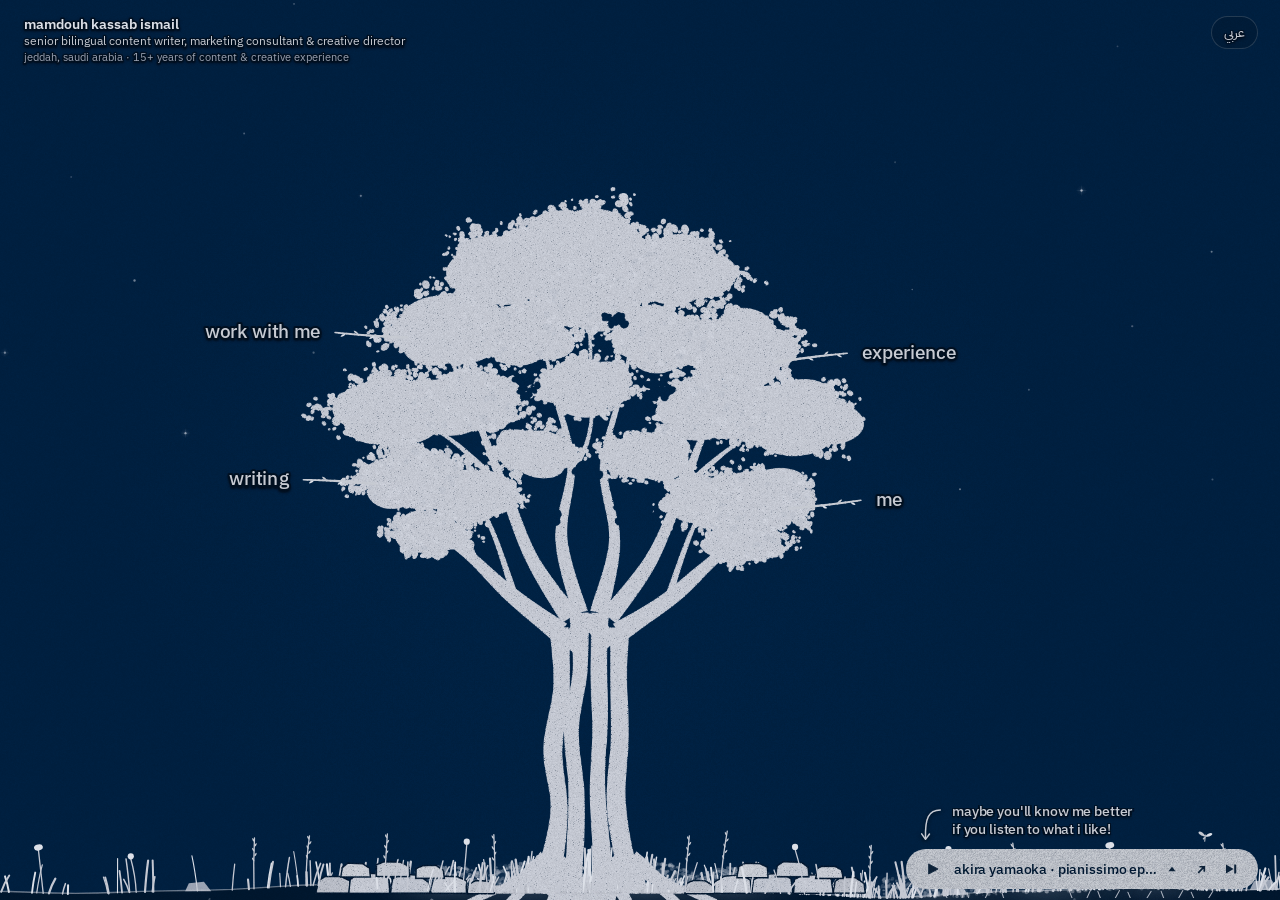
==== commit 8e5ccf33: "Add files via upload" ====
--- a/standalone.html
+++ b/standalone.html
@@ -5,11 +5,26 @@
     <meta name="viewport" content="width=device-width, initial-scale=1.0, viewport-fit=cover" />
     <meta name="theme-color" content="#001f3f" />
     <meta name="referrer" content="strict-origin-when-cross-origin" />
-    <title>mamdouh kassab ismail — senior bilingual content writer, marketing consultant &amp; creative director</title>
-    <meta
-      name="description"
-      content="Mamdouh Kassab Ismail — Senior Bilingual Content Writer, Marketing Consultant &amp; Creative Director in Jeddah, Saudi Arabia. 15+ years across corporate content, Arabic/English localization, government technical proposals, campaigns, and television."
-    />
+    <title>ممدوح كساب إسماعيل | Mamdouh Kassab Ismail — كاتب محتوى أول واستشاري تسويق ومدير إبداعي</title>
+    <meta name="description" content="ممدوح كساب إسماعيل — كاتب محتوى أول باللغتين العربية والإنجليزية، واستشاري تسويق ومدير إبداعي بخبرة تتجاوز 15 عاماً في الحملات الإعلانية الكبرى والمواسم والبطولات العالمية." />
+    <!-- Open Graph / WhatsApp / LinkedIn -->
+    <meta property="og:type" content="website" />
+    <meta property="og:locale" content="ar_SA" />
+    <meta property="og:locale:alternate" content="en_US" />
+    <meta property="og:site_name" content="ممدوح كساب إسماعيل | Mamdouh Kassab Ismail" />
+    <meta property="og:title" content="ممدوح كساب إسماعيل | كاتب محتوى أول واستشاري تسويق ومدير إبداعي" />
+    <meta property="og:description" content="خبرة تتجاوز 15 عاماً في قيادة المحتوى المؤسسي والحملات الإعلانية الكبرى ثنائية اللغة، والمواسم والبطولات العالمية، والعروض الفنية للجهات الحكومية." />
+    <!-- Note: If a specific scraper requests a full https:// URL, replace "og-preview.png" with "https://USERNAME.github.io/REPO/og-preview.png" to set the canonical absolute path. -->
+    <meta property="og:image" content="og-preview.png" />
+    <meta property="og:image:type" content="image/png" />
+    <meta property="og:image:width" content="1200" />
+    <meta property="og:image:height" content="630" />
+    <meta property="og:image:alt" content="ممدوح كساب إسماعيل — كاتب محتوى أول واستشاري تسويق ومدير إبداعي" />
+    <!-- Twitter / X Card -->
+    <meta name="twitter:card" content="summary_large_image" />
+    <meta name="twitter:title" content="ممدوح كساب إسماعيل | Mamdouh Kassab Ismail" />
+    <meta name="twitter:description" content="كاتب محتوى أول باللغتين العربية والإنجليزية، واستشاري تسويق ومدير إبداعي — جدة، المملكة العربية السعودية." />
+    <meta name="twitter:image" content="og-preview.png" />
     <link rel="icon" href="[data-uri]" type="image/svg+xml" />
     <link rel="preconnect" href="https://fonts.googleapis.com" />
     <link rel="preconnect" href="https://fonts.gstatic.com" crossorigin />
@@ -965,6 +980,62 @@
     <div id="yt-music-mount" aria-hidden="true"></div>
     <div id="toast" class="toast" role="status" aria-live="polite"></div>
 
+    <script>
+// ============================================================================
+// قائمة الموسيقى المخصصة (حصرياً لصاحب الموقع — مخفية تماماً عن تحكم الزوار)
+// يمكنك إضافة مقطوعاتك بأي صيغة مرنة أو الدمج بينها بحرية في نفس القائمة:
+//
+// 1) الخيار الأول — ملف صوتي محلي (.mp3, .m4a, .wav, .ogg) داخل مجلد music/:
+//    { title: "اسم المقطوعة", file: "my-song.mp3", duration: "3:45" }
+//
+// 2) الخيار الثاني — رابط يوتيوب (يعمل بالخفاء كصوت فقط عبر youtube / url / file / src أو رابط نصي مباشر):
+//    { title: "اسم المقطوعة", youtube: "https://www.youtube.com/watch?v=VIDEO_ID", duration: "4:10" }
+//    يدعم الطابع الزمني (&t=1073s / startSeconds) والمعرّفات الاحتياطية التلقائية (fallbackYoutubeIds).
+//
+// ملاحظة لتجربة روابط يوتيوب على جهازك قبل رفع الموقع:
+// - يوتيوب يحجب التضمين عند فتح الملف مباشرة عبر file:// بدون خادم؛ لذا لتجربة يوتيوب محلياً
+//   انقر مرتين على تشغيل-الموقع.command (ماك) أو run-site.bat (ويندوز) لفتح http://localhost:8765.
+// - للتحديث التلقائي السريع لملفات mp3 أو music/youtube.txt: انقر مرتين على music/تحديث-الموسيقى.command أو music/update-music.bat.
+// ============================================================================
+window.CUSTOM_MUSIC_PLAYLIST = [
+  {
+    title: "akira yamaoka · pianissimo epilogue",
+    duration: "1:37",
+    youtube: "https://www.youtube.com/watch?v=dkZfID8J84A&list=RDdkZfID8J84A&start_radio=1",
+    youtubeId: "dkZfID8J84A",
+    fallbackYoutubeIds: ["eHUMipQnvww", "KmTXZ95yRbg"]
+  },
+  {
+    title: "röyksopp · eple",
+    duration: "3:37",
+    youtube: "https://www.youtube.com/watch?v=sFP7jVIxE2c&list=RDsFP7jVIxE2c&start_radio=1",
+    youtubeId: "sFP7jVIxE2c",
+    fallbackYoutubeIds: ["KEQSMjP-M4g"]
+  },
+  {
+    title: "if life was a video game, this would be the menu music",
+    duration: "1:00:01",
+    youtube: "https://www.youtube.com/watch?v=cScPVRLM-50&list=RDcScPVRLM-50&start_radio=1&t=1073s",
+    youtubeId: "cScPVRLM-50",
+    startSeconds: 1073
+  },
+  {
+    title: "jens buchert · indiaka",
+    duration: "4:46",
+    youtube: "https://www.youtube.com/watch?v=zAyoDg9J1Ow&list=RDGMEMYH9CUrFO7CfLJpaD7UR85w&start_radio=1&rv=yklKIPb38PE",
+    youtubeId: "zAyoDg9J1Ow",
+    fallbackYoutubeIds: ["6NaMyk1O2mg"]
+  },
+  {
+    title: "enigma · beyond the invisible",
+    duration: "4:37",
+    youtube: "https://www.youtube.com/watch?v=f8mMWh62XpU&list=RDf8mMWh62XpU&start_radio=1",
+    youtubeId: "f8mMWh62XpU",
+    fallbackYoutubeIds: ["RAjnhRcsIkA", "4fl8D5_9Boo", "jaWucnbgr9o", "C3InSkDr-ZQ"]
+  }
+];
+
+    </script>
     <script src="music/playlist.js"></script>
     <script>
 window.SITE_DATA = {
@@ -1119,10 +1190,10 @@
             "id": "wk-creative",
             "meta": "broadcast · video · motion",
             "title": "creative direction & video production",
-            "summary": "channel visual identities, campaign direction, after effects motion design & vfx.",
+            "summary": "channel visual identities, tv directing, premiere pro editing, after effects motion design & vfx.",
             "body": [
               "end-to-end creative direction across television programs, promotional campaigns, broadcast graphics, and multi-channel digital content.",
-              "integrates editorial scriptwriting with hands-on video editing, motion graphics, visual effects (adobe after effects), and voice-over supervision."
+              "integrates editorial scriptwriting with hands-on video editing (adobe premiere pro), motion graphics, visual effects (adobe after effects), and voice-over supervision."
             ],
             "tags": [
               "creative direction",
@@ -1187,207 +1258,201 @@
         "angle": -0.125,
         "items": [
           {
-            "id": "exp-now",
-            "t": 0.2,
+            "id": "exp-2003-2008",
+            "t": 0.16,
             "twigSide": "right",
-            "twigLen": 38,
-            "yearLabel": "2023 – now",
-            "title": "2023 – now",
-            "meta": "oct 2023 – present",
-            "summary": "saudi copywriter — akqa (wpp)",
+            "twigLen": 54,
+            "yearLabel": "2003 – 2008",
+            "title": "2003 – 2008",
+            "meta": "2003 – 2008",
+            "summary": "professional web developer & designer · digital project manager — newmedia ps",
             "roles": [
               {
-                "role": "saudi copywriter",
-                "company": "akqa (wpp)",
-                "period": "oct 2023 – present",
+                "role": "professional web developer & designer · digital project manager",
+                "company": "newmedia ps · career foundation (15+ years ago)",
+                "period": "2003 – 2008",
                 "bullets": [
-                  "saudi cultural insights & authenticity alignment",
-                  "classical & elevated arabic poetry",
-                  "scriptwriting & script supervision",
-                  "naming creation & narrative architecture",
-                  "creative strategy & creative platform development",
-                  "integrated marketing campaigns",
-                  "360° internal & external communications",
-                  "creative decks & pitch presentations"
+                  "engineered, designed, and developed full-scale websites and interactive web interfaces",
+                  "led digital projects end-to-end from technical planning and architecture through launch",
+                  "crafted corporate visual identities and cohesive digital brand ecosystems",
+                  "coordinated cross-functional technical and design delivery with clients"
                 ]
               }
             ],
             "body": [
-              "saudi copywriter — akqa (wpp) · oct 2023 – present.",
-              "saudi cultural insights & authenticity alignment · classical & elevated arabic poetry · scriptwriting & script supervision · naming creation & narrative architecture · creative strategy & creative platform development · integrated marketing campaigns · 360° internal & external communications · creative decks & pitch presentations."
+              "professional web developer & designer · digital project manager — newmedia ps · career foundation (15+ years ago) · 2003 – 2008.",
+              "engineered, designed, and developed full-scale websites and interactive web interfaces · led digital projects end-to-end from technical planning and architecture through launch · crafted corporate visual identities and cohesive digital brand ecosystems · coordinated cross-functional technical and design delivery with clients."
             ],
             "tags": [
-              "akqa",
-              "wpp",
-              "saudi copywriter",
-              "creative strategy"
+              "newmedia ps",
+              "web programming & design",
+              "digital project management",
+              "visual identities"
             ]
           },
           {
-            "id": "exp-2024",
-            "t": 0.38,
+            "id": "exp-2008",
+            "t": 0.31,
             "twigSide": "left",
-            "twigLen": 42,
-            "yearLabel": "2024",
-            "title": "2024",
-            "meta": "jun 2021 – sep 2024",
-            "summary": "content consultant — shababuna organization",
+            "twigLen": 50,
+            "yearLabel": "2008",
+            "title": "2008",
+            "meta": "2008",
+            "summary": "tv program director · video editor, vfx & motion graphics artist",
             "roles": [
               {
-                "role": "content consultant",
-                "company": "shababuna organization",
-                "period": "jun 2021 – sep 2024",
+                "role": "tv program director · video editor, vfx & motion graphics artist",
+                "company": "professional broadcast & visual production",
+                "period": "2008",
                 "bullets": [
-                  "bilingual social media copywriting (arabic & english)",
-                  "reels & short-form video content support",
-                  "blog posts, press articles & advertising copy",
-                  "newsletter campaign direction, research & writing"
+                  "directed television programs and media features across studio and field production workflows",
+                  "edited broadcast programs and media content to professional pacing standards using adobe premiere pro",
+                  "designed visual effects (vfx), broadcast packages, and motion graphics using adobe after effects",
+                  "delivered end-to-end visual production, compositing, color grading, and audio finishing"
                 ]
               }
             ],
             "body": [
-              "content consultant — shababuna organization · jun 2021 – sep 2024.",
-              "bilingual social media copywriting (arabic & english) · reels & short-form video content support · blog posts, press articles & advertising copy · newsletter campaign direction, research & writing."
+              "tv program director · video editor, vfx & motion graphics artist — professional broadcast & visual production · 2008.",
+              "directed television programs and media features across studio and field production workflows · edited broadcast programs and media content using adobe premiere pro · designed visual effects (vfx) and motion graphics using adobe after effects · delivered end-to-end visual production, compositing, color grading, and audio finishing."
             ],
             "tags": [
-              "shababuna",
-              "content consultant",
-              "bilingual copy"
+              "tv directing",
+              "adobe premiere pro",
+              "adobe after effects",
+              "vfx & motion graphics"
             ]
           },
           {
-            "id": "exp-2023",
-            "t": 0.56,
+            "id": "exp-2008-2012",
+            "t": 0.46,
             "twigSide": "right",
-            "twigLen": 36,
-            "yearLabel": "2023",
-            "title": "2023",
-            "meta": "jan 2023 – jul 2023",
-            "summary": "senior copywriter — wetheloft",
+            "twigLen": 50,
+            "yearLabel": "2008 – 2012",
+            "title": "2008 – 2012",
+            "meta": "2008 – 2012",
+            "summary": "it consultant, pr manager & media producer — ebssar foundation",
             "roles": [
               {
-                "role": "senior copywriter",
-                "company": "wetheloft",
-                "period": "jan 2023 – jul 2023",
+                "role": "it consultant, pr manager & media producer",
+                "company": "ebssar foundation & institutional media partners",
+                "period": "2008 – 2012",
                 "bullets": [
-                  "bilingual social media copywriting services",
-                  "bilingual proofreading & editorial refinement",
-                  "authoring illustrated children's stories",
-                  "story character development & analysis",
-                  "social content planning, copywriting & storyboarding",
-                  "product packaging copywriting",
-                  "arabic poetry with english transcreation",
-                  "audience research: focus groups & surveys",
-                  "newsletters & email marketing",
-                  "bilingual learning & development (l&d) materials",
-                  "product ideation & development"
+                  "led public relations and corporate communications initiatives and negotiated with international organizations",
+                  "provided media consultancy and directed/edited institutional visual campaigns and reports",
+                  "managed website engineering, redesign, and digital infrastructure modernization projects",
+                  "built strategic media partnerships and coordinated multi-channel public outreach"
                 ]
               }
             ],
             "body": [
-              "senior copywriter — wetheloft · jan 2023 – jul 2023.",
-              "bilingual social media copywriting · proofreading & editing · illustrated children's stories & character development · packaging copy · arabic poetry & english transcreation · focus groups & surveys · newsletters & l&d materials · product ideation."
+              "it consultant, pr manager & media producer — ebssar foundation & institutional media partners · 2008 – 2012.",
+              "led public relations and corporate communications initiatives and negotiated with international organizations · provided media consultancy and directed/edited institutional visual campaigns and reports · managed website engineering, redesign, and digital infrastructure modernization projects · built strategic media partnerships and coordinated multi-channel public outreach."
             ],
             "tags": [
-              "wetheloft",
-              "senior copywriter",
-              "transcreation"
+              "ebssar foundation",
+              "it consultancy",
+              "public relations",
+              "media production"
             ]
           },
           {
-            "id": "exp-2022",
-            "t": 0.74,
+            "id": "exp-2012-2023",
+            "t": 0.62,
             "twigSide": "left",
-            "twigLen": 40,
-            "yearLabel": "2022",
-            "title": "2022",
-            "meta": "2022 – 2023",
-            "summary": "nuqtanft (founding team) & ctrl c agency",
+            "twigLen": 48,
+            "yearLabel": "2012 – 2023",
+            "title": "2012 – 2023",
+            "meta": "2012 – 2023",
+            "summary": "creative director · broadcast director — oyoun al watan tv · mbc group · al resalah tv",
             "roles": [
               {
-                "role": "founding team: senior copywriter (9 mos) · creative director (3 mos)",
-                "company": "nuqtanft (startup)",
-                "period": "mar 2022 – mar 2023",
+                "role": "creative director · broadcast director & channel branding lead",
+                "company": "oyoun al watan tv · mbc group · al resalah tv",
+                "period": "2012 – 2023",
                 "bullets": [
-                  "visual design supervision & brand consistency",
-                  "design team feedback & art direction",
-                  "content calendar & creative campaign planning",
-                  "internal communications",
-                  "360° social media content marketing",
-                  "leading the content team",
-                  "creative director (3 mos): supervising copywriters"
-                ]
-              },
-              {
-                "role": "senior copywriter",
-                "company": "ctrl c agency",
-                "period": "mar 2022 – dec 2022",
-                "bullets": [
-                  "bilingual social media copywriting",
-                  "digital content ideation",
-                  "campaign planning",
-                  "content calendar development",
-                  "translation",
-                  "corporate copywriting",
-                  "brand strategy",
-                  "client care & account support"
+                  "served as creative director at oyoun al watan tv (2012–2023), leading creative and broadcast production teams",
+                  "collaborated with mbc group and al resalah tv on program directing, video editing, and television features",
+                  "directed channel visual identities, title sequences, promos, and broadcast motion graphics (premiere pro & after effects)",
+                  "partnered across multiple media houses and platforms on editorial and visual storytelling"
                 ]
               }
             ],
             "body": [
-              "nuqtanft (startup) — founding team: senior copywriter (9 mos) & creative director (3 mos) · mar 2022 – mar 2023.",
-              "ctrl c agency — senior copywriter · mar 2022 – dec 2022."
+              "creative director · broadcast director & channel branding lead — oyoun al watan tv · mbc group · al resalah tv · 2012 – 2023.",
+              "served as creative director at oyoun al watan tv (2012–2023) · collaborated with mbc group and al resalah tv on program directing, video editing, and television features · directed channel visual identities, title sequences, promos, and broadcast motion graphics (premiere pro & after effects) · partnered across multiple media houses and platforms."
             ],
             "tags": [
-              "nuqtanft",
-              "ctrl c agency",
-              "creative director",
-              "brand strategy"
+              "oyoun al watan tv",
+              "mbc group",
+              "al resalah tv",
+              "creative director"
             ]
           },
           {
-            "id": "exp-2021",
-            "t": 0.93,
+            "id": "exp-2022-2023",
+            "t": 0.77,
             "twigSide": "right",
-            "twigLen": 36,
-            "yearLabel": "2021",
-            "title": "2021",
-            "meta": "2021 – jan 2022",
-            "summary": "meraki cafe & advanced vision tourism",
+            "twigLen": 46,
+            "yearLabel": "2022 – 2023",
+            "title": "2022 – 2023",
+            "meta": "2022 – 2023",
+            "summary": "it, digital media & advertising campaigns consultant — wasl",
             "roles": [
               {
-                "role": "website content writer",
-                "company": "meraki cafe",
-                "period": "sep 2021 – jan 2022",
+                "role": "it, digital media & advertising campaigns consultant",
+                "company": "wasl & digital marketing consultancies",
+                "period": "2022 – 2023",
                 "bullets": [
-                  "website copy & marketing content",
-                  "articles & blog writing",
-                  "translation",
-                  "f&b copywriting",
-                  "editorial & linguistic editing"
-                ]
-              },
-              {
-                "role": "experience writer",
-                "company": "advanced vision tourism (with quintessentially & dayim al khair)",
-                "period": "jan 2021 – apr 2021",
-                "bullets": [
-                  "designing bespoke packages & experiences for clients",
-                  "graphic layout & copywriting for experience packages",
-                  "direct coordination with suppliers & clients",
-                  "vip client servicing"
+                  "managed digital ecosystems and directed targeted social media advertising campaigns",
+                  "produced integrated promotional assets spanning graphic design, video editing, motion graphics, and vfx",
+                  "supervised voice-over production and authored bilingual campaign copy",
+                  "bridged web technology, visual post-production, and marketing strategy for corporate clients"
                 ]
               }
             ],
             "body": [
-              "meraki cafe — website content writer · sep 2021 – jan 2022.",
-              "advanced vision tourism (with quintessentially & dayim al khair) — experience writer · jan 2021 – apr 2021."
+              "it, digital media & advertising campaigns consultant — wasl & digital marketing consultancies · 2022 – 2023.",
+              "managed digital ecosystems and directed targeted social media advertising campaigns · produced integrated promotional assets spanning graphic design, video editing, motion graphics, and vfx · supervised voice-over production and authored bilingual campaign copy · bridged web technology, visual post-production, and marketing strategy."
             ],
             "tags": [
-              "meraki cafe",
-              "advanced vision tourism",
-              "quintessentially",
-              "vip"
+              "wasl",
+              "digital media",
+              "advertising campaigns",
+              "motion graphics & vfx"
+            ]
+          },
+          {
+            "id": "exp-2023-now",
+            "t": 0.92,
+            "twigSide": "right",
+            "twigLen": 42,
+            "yearLabel": "2023 – now",
+            "title": "2023 – now",
+            "meta": "2023 – present",
+            "summary": "senior bilingual content writer & marketing consultant — sela · jeddah",
+            "roles": [
+              {
+                "role": "senior bilingual content writer & marketing consultant",
+                "company": "sela · jeddah — present",
+                "period": "2023 – now",
+                "bullets": [
+                  "lead bilingual creative copywriting and localization for flagship seasons and destinations including riyadh season (2026–2027), jeddah season, qatif season, boulevard world, and visit jeddah",
+                  "craft integrated media, pr plans, digital content, and final reports for global championships and national mega-projects including the spanish super cup in istanbul, riyadh metro, «ala khutah», formula e 2026 jeddah e-prix, 2026 spanish super cup in jeddah, school league, and t100 jeddah triathlon",
+                  "develop, edit, and translate high-stakes government technical proposals and marketing initiatives for the ministry of tourism",
+                  "integrate hands-on broadcast editing, motion graphics, and vfx expertise (premiere pro & after effects) into 360° marcom strategies"
+                ]
+              }
+            ],
+            "body": [
+              "senior bilingual content writer & marketing consultant — sela · jeddah — present · 2023 – now.",
+              "lead bilingual creative copywriting and localization for riyadh season (2026–2027), jeddah season, qatif season, boulevard world, and visit jeddah · craft digital content, media & pr plans, and final reports for the spanish super cup in istanbul, riyadh metro, «ala khutah», formula e 2026 jeddah e-prix, 2026 spanish super cup in jeddah, school league, and t100 jeddah triathlon · develop, edit, and translate government technical proposals for the ministry of tourism · integrate premiere pro & after effects expertise into 360° marcom strategies."
+            ],
+            "tags": [
+              "sela",
+              "jeddah",
+              "riyadh & jeddah seasons",
+              "global championships"
             ]
           }
         ]
@@ -1447,19 +1512,19 @@
           },
           {
             "id": "wr-tools",
-            "meta": "production & digital stack",
-            "title": "tools & technical skills",
-            "summary": "after effects · vfx · photoshop · illustrator · audition · wordpress · digital campaigns.",
+            "meta": "web engineering · broadcast · creative stack",
+            "title": "web programming, broadcast editing & creative skills",
+            "summary": "adobe premiere pro · after effects · vfx · web programming, design & development · photoshop · illustrator · audition.",
             "body": [
-              "visual production: after effects · video editing · motion graphics · vfx.",
-              "design & audio: photoshop · illustrator · adobe audition.",
-              "web development: wordpress. digital channels: social media management · digital campaigns."
+              "broadcast directing, editing & vfx: adobe premiere pro · adobe after effects · tv program directing · professional video editing · motion graphics · visual effects (vfx).",
+              "web programming, design & development: full-scale website programming, interactive ui/ux design, digital project architecture & wordpress.",
+              "design, audio & digital campaigns: adobe photoshop · illustrator · adobe audition · multi-platform social & paid digital campaigns."
             ],
             "tags": [
+              "adobe premiere pro",
               "after effects",
-              "photoshop & illustrator",
-              "adobe audition",
-              "wordpress"
+              "web programming, design & development",
+              "vfx & motion graphics"
             ]
           }
         ]
@@ -1506,25 +1571,38 @@
               ]
             },
             {
-              "text": "i currently work as senior content writer and marketing consultant at sela, crafting and localizing content for projects and events including riyadh season, jeddah season, qatif season, and visit jeddah initiatives, alongside developing ministry of tourism proposals.",
+              "text": "i currently work as a senior content writer and marketing consultant at sela. key projects i have worked on include the spanish super cup in istanbul, the riyadh metro project, the «ala khutah» project, riyadh season, jeddah season, qatif season, and ministry of tourism & visit jeddah projects.",
               "highlights": [
                 {
                   "phrase": "sela"
                 },
                 {
-                  "phrase": "riyadh season"
+                  "phrase": "spanish super cup in istanbul",
+                  "projectId": "spanish-super-cup-istanbul"
                 },
                 {
-                  "phrase": "jeddah season"
+                  "phrase": "riyadh metro project",
+                  "projectId": "riyadh-metro"
                 },
                 {
-                  "phrase": "qatif season"
+                  "phrase": "«ala khutah» project",
+                  "projectId": "ala-khutah"
                 },
                 {
-                  "phrase": "visit jeddah"
+                  "phrase": "riyadh season",
+                  "projectId": "riyadh-season"
                 },
                 {
-                  "phrase": "ministry of tourism"
+                  "phrase": "jeddah season",
+                  "projectId": "jeddah-season"
+                },
+                {
+                  "phrase": "qatif season",
+                  "projectId": "qatif-season"
+                },
+                {
+                  "phrase": "ministry of tourism & visit jeddah projects",
+                  "projectId": "tourism-visit-jeddah"
                 }
               ]
             },
@@ -1552,7 +1630,147 @@
         },
         "items": [
           {
+            "id": "spanish-super-cup-istanbul",
+            "category": "sports",
+            "emblem": "crest",
+            "impactBadge": "social & digital copy",
+            "meta": "global championships · sela",
+            "title": "spanish super cup in istanbul",
+            "summary": "bilingual creative content writing, social media coverage & communications messaging for the championship in arabic and english.",
+            "body": [
+              "crafted bilingual creative content, real-time social media coverage, and communications messaging for the spanish super cup in istanbul across arabic and english digital platforms.",
+              "captured matchday storylines and fan momentum through agile, culturally resonant editorial storytelling."
+            ],
+            "tags": [
+              "spanish super cup",
+              "istanbul",
+              "social media content",
+              "sela"
+            ]
+          },
+          {
+            "id": "riyadh-metro",
+            "category": "mega",
+            "emblem": "rail",
+            "impactBadge": "riyadh metro · digital & passenger copy",
+            "meta": "king khalid international airport · yellow line 4",
+            "title": "riyadh metro project",
+            "summary": "authored and structured digital passenger-experience & wayfinding copy for the riyadh metro network and king khalid international airport portal.",
+            "body": [
+              "authored and structured digital passenger-experience and wayfinding web content for the riyadh metro network on the official king khalid international airport portal (yellow line 4, terminals 1–2 & 3–4 stations, first & standard class tiers, and darb app ticketing)."
+            ],
+            "actions": [
+              {
+                "label": "view live page ↗",
+                "href": "https://www.kkia.sa/ar-sa/parking-and-transport/metro",
+                "url": "https://www.kkia.sa/ar-sa/parking-and-transport/metro",
+                "external": true
+              }
+            ],
+            "tags": [
+              "riyadh metro",
+              "kkia",
+              "yellow line 4",
+              "darb app"
+            ]
+          },
+          {
+            "id": "ala-khutah",
+            "category": "mega",
+            "emblem": "trail",
+            "impactBadge": "narrative copy & scriptwriting",
+            "meta": "cultural & historical mega-project · scriptwriting",
+            "title": "«ala khutah» project",
+            "summary": "creative content writing & narrative scriptwriting for the cultural and historical project chronicling the prophetic hijrah trail.",
+            "body": [
+              "crafted creative copy and narrative scripts for the «ala khutah» cultural and historical project, chronicling and recreating the prophetic hijrah trail through contemporary human storytelling and an immersive visitor experience."
+            ],
+            "tags": [
+              "ala khutah",
+              "scriptwriting",
+              "cultural storytelling",
+              "hijrah trail"
+            ]
+          },
+          {
+            "id": "riyadh-season",
+            "category": "seasons",
+            "emblem": "crown",
+            "impactBadge": "official booklet · zones & global events",
+            "meta": "gea · sela",
+            "title": "riyadh season",
+            "summary": "bilingual creative & editorial copywriting and localization for riyadh season zones, global championships, and the official 2026–2027 booklet.",
+            "body": [
+              "authored and localized bilingual creative and editorial copy for riyadh season zones, global championships, and the official 2026–2027 booklet — spanning boulevard world, boulevard city, wonder garden, via riyadh, the groves, al-dirah winter, farmers market, al-suwaidi park, al-hisn maze, seven al-hamra, six kings slam, wwe crown jewel, wrestlemania 43, ufc, and mena effie awards."
+            ],
+            "tags": [
+              "riyadh season",
+              "boulevard world",
+              "wrestlemania 43",
+              "sela"
+            ]
+          },
+          {
+            "id": "jeddah-season",
+            "category": "seasons",
+            "emblem": "crown",
+            "impactBadge": "seasonal copy & 360° marcom plans",
+            "meta": "jeddah season · sela",
+            "title": "jeddah season",
+            "summary": "bilingual marketing & communications copywriting and localization for jeddah season events and flagship 360° plans (including t100 jeddah triathlon).",
+            "body": [
+              "authored and localized bilingual marketing, promotional, and visitor communications copy across jeddah season events and coastal experiences.",
+              "developed integrated 360° marketing and communications plans for flagship events under jeddah season, including the t100 jeddah triathlon (100km, sprint, and 5km/1km community runs)."
+            ],
+            "tags": [
+              "jeddah season",
+              "t100 jeddah",
+              "localization",
+              "sela"
+            ]
+          },
+          {
+            "id": "qatif-season",
+            "category": "seasons",
+            "emblem": "crown",
+            "impactBadge": "creative copy & cultural localization",
+            "meta": "saudi seasons · sela",
+            "title": "qatif season",
+            "summary": "bilingual creative copywriting, cultural localization & promotional campaigns for qatif season events and visitor experiences.",
+            "body": [
+              "wrote and localized bilingual creative copy, promotional campaigns, and visitor communications for qatif season events and experiences in arabic and english, celebrating authentic regional heritage and community vibrancy."
+            ],
+            "tags": [
+              "qatif season",
+              "creative copy",
+              "localization",
+              "sela"
+            ]
+          },
+          {
+            "id": "tourism-visit-jeddah",
+            "category": "seasons",
+            "emblem": "roshan",
+            "impactBadge": "technical proposals · visit jeddah",
+            "meta": "ministry of tourism · visit jeddah",
+            "title": "ministry of tourism & visit jeddah projects",
+            "summary": "developing, editing & translating technical proposals and marketing initiatives for the ministry of tourism alongside destination copy for visit jeddah.",
+            "body": [
+              "developed, edited, and translated formal government technical proposals and strategic marketing initiatives for the ministry of tourism in strict alignment with institutional standards.",
+              "authored and localized bilingual destination storytelling and promotional campaigns for «visit jeddah» initiatives showcasing coastal heritage, culture, and visitor experiences."
+            ],
+            "tags": [
+              "ministry of tourism",
+              "visit jeddah",
+              "technical proposals",
+              "tourism"
+            ]
+          },
+          {
             "id": "pr-formula-e",
+            "category": "sports",
+            "emblem": "circuit",
+            "impactBadge": "7.5b reach · 61 countries",
             "meta": "ministry of sport · sela",
             "title": "abb fia formula e — 2026 jeddah e-prix",
             "summary": "bilingual press office, media guides & final report — 2,512 articles in 61 countries, 7.5b reach & $191m ave.",
@@ -1568,6 +1786,9 @@
           },
           {
             "id": "pr-super-cup",
+            "category": "sports",
+            "emblem": "crest",
+            "impactBadge": "47,492 clippings · 170 countries",
             "meta": "ministry of sport · sela",
             "title": "2026 spanish super cup in jeddah",
             "summary": "media & pr plan, 52 bilingual press pieces & 20 videos — 47,492 clippings across 170 countries, 1.2b reach & $389m ave.",
@@ -1582,22 +1803,10 @@
             ]
           },
           {
-            "id": "pr-riyadh-season",
-            "meta": "gea · sela",
-            "title": "riyadh season 2026–2027 — official booklet, zones & global events",
-            "summary": "bilingual creative copy for the official booklet, major zones & global championships including wrestlemania 43, six kings slam & ufc.",
-            "body": [
-              "authored and localized bilingual creative copy for the official riyadh season 2026–2027 booklet, zones, and global championships — spanning six kings slam, wwe crown jewel, wrestlemania 43, ufc, mena effie awards, boulevard world, boulevard city, wonder garden, via riyadh, the groves, al-dirah winter, farmers market, al-suwaidi park, al-hisn maze, and seven al-hamra."
-            ],
-            "tags": [
-              "riyadh season",
-              "boulevard world",
-              "wrestlemania 43",
-              "sela"
-            ]
-          },
-          {
             "id": "pr-school-league",
+            "category": "sports",
+            "emblem": "laurel",
+            "impactBadge": "8-week rollout · pr & crisis",
             "meta": "ministries of sport & education · sela",
             "title": "school league 2025–2026 — media, pr & crisis comms plan",
             "summary": "integrated communications & marketing plan, 8-week rollout, influencer strategy & crisis comms playbook.",
@@ -1610,83 +1819,24 @@
               "ministry of education",
               "pr strategy"
             ]
+          }
+        ],
+        "projectFilters": [
+          {
+            "id": "all",
+            "label": "all"
           },
           {
-            "id": "pr-t100-jeddah",
-            "meta": "jeddah season · sela",
-            "title": "t100 jeddah triathlon — integrated marcom plan",
-            "summary": "360° marketing & communications plan for 100km, sprint & community runs under jeddah season.",
-            "body": [
-              "built the 360° integrated marketing and communications plan for t100 jeddah under jeddah season (100km, sprint, and 5km/1km community runs) — covering audience messaging, paid media mix, content calendar, creator partnerships, and pr rollout."
-            ],
-            "tags": [
-              "t100 jeddah",
-              "jeddah season",
-              "marcom plan",
-              "sela"
-            ]
+            "id": "sports",
+            "label": "global sports"
           },
           {
-            "id": "pr-coastal-seasons",
-            "meta": "destinations & seasonal initiatives",
-            "title": "boulevard world - jeddah season - qatif season - visit jeddah initiatives",
-            "summary": "bilingual destination marketing copy, cultural localization & visitor communications for flagship coastal and seasonal attractions.",
-            "body": [
-              "authored and localized arabic and english campaign copy, visitor guides, and promotional narratives for boulevard world, jeddah season, qatif season, and visit jeddah initiatives.",
-              "crafted culturally resonant messaging aligned with creative storytelling, motion graphics, and seasonal launches for local communities and international visitors."
-            ],
-            "tags": [
-              "boulevard world",
-              "jeddah season",
-              "qatif season",
-              "visit jeddah"
-            ]
+            "id": "seasons",
+            "label": "seasons & tourism"
           },
           {
-            "id": "pr-tourism",
-            "meta": "government & institutional",
-            "title": "ministry of tourism technical proposals & marketing initiatives",
-            "summary": "government technical proposals, institutional translation & strategic tourism communications.",
-            "body": [
-              "developed, edited, and translated comprehensive technical proposals and marketing materials for the ministry of tourism, strictly aligned with institutional tone and submission requirements.",
-              "crafted bilingual strategic narratives and presentation materials showcasing tourism initiatives across arabic and english deliverables."
-            ],
-            "tags": [
-              "ministry of tourism",
-              "technical proposals",
-              "institutional content"
-            ]
-          },
-          {
-            "id": "pr-national",
-            "meta": "national mega-projects",
-            "title": "riyadh metro project - ala khutah project",
-            "summary": "corporate & public-facing bilingual communications for landmark national initiatives.",
-            "body": [
-              "delivered bilingual corporate writing, editorial localization, and public narratives for major national initiatives including the riyadh metro project and the ala khutah project.",
-              "combined institutional clarity and accuracy with engaging public storytelling across arabic and english deliverables."
-            ],
-            "tags": [
-              "riyadh metro",
-              "ala khutah",
-              "national projects"
-            ]
-          },
-          {
-            "id": "pr-mbc",
-            "meta": "broadcast & channel branding · 2012 – 2023",
-            "title": "broadcast visual identities & tv promos — mbc group & oyoun al watan tv",
-            "summary": "editing & directing collaborations with mbc group; creative direction, channel visual identities & broadcast promos at oyoun al watan tv.",
-            "body": [
-              "collaborated with mbc group on video editing and directing productions, and served as creative director at oyoun al watan tv from 2012 to 2023.",
-              "oversaw full channel visual identities, promotional campaigns, title sequences, and broadcast motion graphics."
-            ],
-            "tags": [
-              "mbc group",
-              "oyoun al watan tv",
-              "visual identities",
-              "tv promos"
-            ]
+            "id": "mega",
+            "label": "national mega-projects"
           }
         ]
       }
@@ -1843,10 +1993,10 @@
             "id": "wk-creative",
             "meta": "إعلام · إنتاج مرئي · موشن",
             "title": "الإدارة الإبداعية والإنتاج المرئي والرقمي",
-            "summary": "الهويات البصرية للمحطات، إخراج الحملات والبرامج، والموشن جرافيك والمؤثرات.",
+            "summary": "الهويات البصرية للمحطات، إخراج ومونتاج البرامج (Premiere Pro)، والموشن جرافيك والمؤثرات (After Effects).",
             "body": [
               "قيادة العمليات الإبداعية وإخراج البرامج التلفزيونية والتقارير الإعلامية والحملات الترويجية المتكاملة.",
-              "دمج التوجيه التحريري مع الخبرة العملية في تحرير الفيديو والموشن جرافيك والمؤثرات البصرية (Adobe After Effects) والإشراف على الإنتاج الصوتي."
+              "دمج التوجيه التحريري مع الخبرة العملية في المونتاج الاحترافي (Adobe Premiere Pro) والموشن جرافيك والمؤثرات البصرية (Adobe After Effects) والإشراف على الإنتاج الصوتي."
             ],
             "tags": [
               "إدارة إبداعية",
@@ -1911,207 +2061,201 @@
         "angle": -0.125,
         "items": [
           {
-            "id": "exp-now",
-            "t": 0.2,
+            "id": "exp-2003-2008",
+            "t": 0.16,
             "twigSide": "right",
-            "twigLen": 38,
-            "yearLabel": "2023 – الآن",
-            "title": "2023 – الآن",
-            "meta": "أكتوبر 2023 – الآن",
-            "summary": "كاتب إعلاني للسوق السعودي — «AKQA» (WPP)",
+            "twigLen": 54,
+            "yearLabel": "2003 – 2008",
+            "title": "2003 – 2008",
+            "meta": "2003 – 2008",
+            "summary": "مبرمج ومطور ومصمم مواقع إلكترونية محترف · مدير مشاريع رقمية — NEWMEDIA PS",
             "roles": [
               {
-                "role": "كاتب إعلاني للسوق السعودي",
-                "company": "«AKQA» (WPP)",
-                "period": "أكتوبر 2023 – الآن",
+                "role": "مبرمج ومطور ومصمم مواقع إلكترونية محترف · مدير مشاريع رقمية",
+                "company": "NEWMEDIA PS · بداية المسيرة المهنية (قبل أكثر من 15 عاماً)",
+                "period": "2003 – 2008",
                 "bullets": [
-                  "الرؤى الثقافية السعودية وضمان الاتساق معها",
-                  "الشعر العربي الرفيع",
-                  "كتابة السيناريو والإشراف عليه",
-                  "ابتكار الأسماء وبناء السرديات",
-                  "الاستراتيجية الإبداعية وتطوير المنصات الإبداعية",
-                  "الحملات التسويقية",
-                  "الاتصال الشامل (360°) الداخلي والخارجي",
-                  "العروض الإبداعية والتقديمية"
+                  "احتراف برمجة وتطوير وتصميم المواقع الإلكترونية والواجهات التفاعلية وفق معايير الويب الحديثة",
+                  "قيادة المشاريع الرقمية متكاملةً من مرحلة التخطيط والتحليل إلى الإطلاق والتسليم النهائي",
+                  "تصميم الهويات البصرية والمؤسسية للشركات وبناء حضورها الرقمي المتكامل",
+                  "إدارة فرق التنفيذ التقني والإبداعي وتنسيق جودة المخرجات مع العملاء"
                 ]
               }
             ],
             "body": [
-              "كاتب إعلاني للسوق السعودي — «AKQA» (WPP) · أكتوبر 2023 – الآن.",
-              "الرؤى الثقافية السعودية وضمان الاتساق معها · الشعر العربي الرفيع · كتابة السيناريو والإشراف عليه · ابتكار الأسماء وبناء السرديات · الاستراتيجية الإبداعية وتطوير المنصات الإبداعية · الحملات التسويقية · الاتصال الشامل (360°) الداخلي والخارجي · العروض الإبداعية والتقديمية."
+              "مبرمج ومطور ومصمم مواقع إلكترونية محترف · مدير مشاريع رقمية — NEWMEDIA PS · بداية المسيرة المهنية (قبل أكثر من 15 عاماً) · 2003 – 2008.",
+              "احتراف برمجة وتطوير وتصميم المواقع الإلكترونية والواجهات التفاعلية · قيادة المشاريع الرقمية متكاملةً من التخطيط والتحليل إلى الإطلاق · تصميم الهويات البصرية والمؤسسية للشركات · إدارة فرق التنفيذ التقني والإبداعي."
             ],
             "tags": [
-              "AKQA",
-              "WPP",
-              "كاتب إعلاني",
-              "استراتيجية إبداعية"
+              "NEWMEDIA PS",
+              "برمجة وتصميم مواقع",
+              "إدارة مشاريع رقمية",
+              "هويات بصرية"
             ]
           },
           {
-            "id": "exp-2024",
-            "t": 0.38,
+            "id": "exp-2008",
+            "t": 0.31,
             "twigSide": "left",
-            "twigLen": 42,
-            "yearLabel": "2024",
-            "title": "2024",
-            "meta": "يونيو 2021 – سبتمبر 2024",
-            "summary": "مستشار محتوى — «منظمة شبابنا»",
+            "twigLen": 50,
+            "yearLabel": "2008",
+            "title": "2008",
+            "meta": "2008",
+            "summary": "مخرج برامج تلفزيونية · مونتاج ومؤثرات بصرية وموشن جرافيك",
             "roles": [
               {
-                "role": "مستشار محتوى",
-                "company": "«منظمة شبابنا»",
-                "period": "يونيو 2021 – سبتمبر 2024",
+                "role": "مخرج برامج تلفزيونية · مونتاج ومؤثرات بصرية وموشن جرافيك",
+                "company": "الإنتاج التلفزيوني والمرئي الاحترافي",
+                "period": "2008",
                 "bullets": [
-                  "كتابة محتوى وسائل التواصل الاجتماعي (عربي وإنجليزي)",
-                  "دعم مقاطع الريلز والفيديو",
-                  "كتابة المدونات والمقالات الصحفية والنصوص الإعلانية",
-                  "توجيه حملات النشرات البريدية وكتابتها والبحث لها"
+                  "إخراج البرامج التلفزيونية والتقارير المصورة وإدارة مراحل الإنتاج الإعلامي الميداني والاستوديو",
+                  "مونتاج وإنتاج البرامج التلفزيونية والمحتوى الإعلامي بإيقاع بصري وسردي احترافي باستخدام Adobe Premiere Pro",
+                  "تصميم المؤثرات البصرية (VFX) والرسوم المتحركة (Motion Graphics) الاحترافية باستخدام Adobe After Effects",
+                  "تطبيق أعلى المعايير الفنية والجمالية في الإنتاج المرئي وتصحيح الألوان والهندسة الصوتية"
                 ]
               }
             ],
             "body": [
-              "مستشار محتوى — «منظمة شبابنا» · يونيو 2021 – سبتمبر 2024.",
-              "كتابة محتوى وسائل التواصل الاجتماعي (عربي وإنجليزي) · دعم مقاطع الريلز والفيديو · كتابة المدونات والمقالات الصحفية والنصوص الإعلانية · توجيه حملات النشرات البريدية وكتابتها والبحث لها."
+              "مخرج برامج تلفزيونية · مونتاج ومؤثرات بصرية وموشن جرافيك — الإنتاج التلفزيوني والمرئي الاحترافي · 2008.",
+              "إخراج البرامج التلفزيونية والتقارير المصورة · مونتاج وإنتاج المحتوى الإعلامي باستخدام Adobe Premiere Pro · تصميم المؤثرات البصرية (VFX) والموشن جرافيك باستخدام Adobe After Effects · تصحيح الألوان والهندسة الصوتية."
             ],
             "tags": [
-              "منظمة شبابنا",
-              "مستشار محتوى",
-              "عربي وإنجليزي"
+              "إخراج تلفزيوني",
+              "Adobe Premiere Pro",
+              "Adobe After Effects",
+              "VFX & Motion Graphics"
             ]
           },
           {
-            "id": "exp-2023",
-            "t": 0.56,
+            "id": "exp-2008-2012",
+            "t": 0.46,
             "twigSide": "right",
-            "twigLen": 36,
-            "yearLabel": "2023",
-            "title": "2023",
-            "meta": "يناير 2023 – يوليو 2023",
-            "summary": "كاتب إعلاني أول — «Wetheloft»",
+            "twigLen": 50,
+            "yearLabel": "2008 – 2012",
+            "title": "2008 – 2012",
+            "meta": "2008 – 2012",
+            "summary": "مستشار تقنية معلومات ومدير علاقات عامة وإنتاج إعلامي — مؤسسة إبصار",
             "roles": [
               {
-                "role": "كاتب إعلاني أول",
-                "company": "«Wetheloft»",
-                "period": "يناير 2023 – يوليو 2023",
+                "role": "مستشار تقنية معلومات ومدير علاقات عامة وإنتاج إعلامي",
+                "company": "مؤسسة إبصار وجهات إعلامية ومؤسسية",
+                "period": "2008 – 2012",
                 "bullets": [
-                  "خدمات كتابة محتوى وسائل التواصل الاجتماعي بلغتين",
-                  "التدقيق اللغوي والتحرير بلغتين",
-                  "تأليف قصص الأطفال المصورة",
-                  "تطوير الشخصيات القصصية وتحليلها",
-                  "تخطيط محتوى وسائل التواصل وكتابته ورسمه",
-                  "كتابة نصوص تغليف المنتجات",
-                  "الشعر العربي مع الإبداع الترجمي إلى الإنجليزية (Trans-creation)",
-                  "أبحاث الجمهور: مجموعات التركيز والاستبيانات",
-                  "النشرات البريدية والتسويق عبر البريد الإلكتروني",
-                  "مواد تعليمية ثنائية اللغة لقطاع التعلّم والتطوير",
-                  "ابتكار المنتجات وتطويرها"
+                  "قيادة مبادرات العلاقات العامة والاتصال المؤسسي والتفاوض مع الشركاء والمنظمات الدولية",
+                  "تقديم الاستشارات الإعلامية وإنتاج وإخراج المواد المرئية والتقارير التوعوية والمؤسسية",
+                  "إدارة مشاريع تطوير وتصميم المواقع الإلكترونية وتحديث البنية التحتية الرقمية",
+                  "بناء الشراكات الإعلامية وتنسيق الفعاليات والحملات الاتصالية متعددة المنصات"
                 ]
               }
             ],
             "body": [
-              "كاتب إعلاني أول — «Wetheloft» · يناير 2023 – يوليو 2023.",
-              "كتابة محتوى وسائل التواصل والتدقيق اللغوي بلغتين · تأليف قصص الأطفال المصورة وتطوير الشخصيات · نصوص تغليف المنتجات · الشعر العربي والإبداع الترجمي · أبحاث الجمهور والنشرات البريدية ومواد التعلّم والتطوير · ابتكار المنتجات."
+              "مستشار تقنية معلومات ومدير علاقات عامة وإنتاج إعلامي — مؤسسة إبصار وجهات إعلامية ومؤسسية · 2008 – 2012.",
+              "قيادة مبادرات العلاقات العامة والاتصال المؤسسي والتفاوض مع الشركاء والمنظمات الدولية · تقديم الاستشارات الإعلامية وإنتاج وإخراج المواد المرئية · إدارة مشاريع تطوير وتصميم المواقع الإلكترونية · بناء الشراكات الإعلامية."
             ],
             "tags": [
-              "Wetheloft",
-              "كاتب إعلاني أول",
-              "إبداع ترجمي"
+              "مؤسسة إبصار",
+              "استشارات تقنية",
+              "علاقات عامة",
+              "إنتاج إعلامي"
             ]
           },
           {
-            "id": "exp-2022",
-            "t": 0.74,
+            "id": "exp-2012-2023",
+            "t": 0.62,
             "twigSide": "left",
-            "twigLen": 40,
-            "yearLabel": "2022",
-            "title": "2022",
-            "meta": "2022 – 2023",
-            "summary": "«NuqtaNFT» (عضو الفريق المؤسس) و«Ctrl C Agency»",
+            "twigLen": 48,
+            "yearLabel": "2012 – 2023",
+            "title": "2012 – 2023",
+            "meta": "2012 – 2023",
+            "summary": "مدير إبداعي · مخرج ومشرف إنتاج وهويات تلفزيونية — عيون الوطن · MBC · الرسالة",
             "roles": [
               {
-                "role": "عضو الفريق المؤسس: كاتب إعلاني أول (9 أشهر) · مدير إبداعي (3 أشهر)",
-                "company": "«NuqtaNFT» (شركة ناشئة)",
-                "period": "مارس 2022 – مارس 2023",
+                "role": "مدير إبداعي · مخرج ومشرف إنتاج وهويات تلفزيونية",
+                "company": "تلفزيون عيون الوطن · مجموعة MBC · قناة الرسالة",
+                "period": "2012 – 2023",
                 "bullets": [
-                  "الإشراف على التصاميم المرئية وتناسق الهوية",
-                  "تقديم الملاحظات للفريق التصميمي والإشراف عليه",
-                  "تخطيط تقويم المحتوى والحملات الإبداعية",
-                  "الاتصال الداخلي",
-                  "التسويق عبر محتوى وسائل التواصل الاجتماعي (360°)",
-                  "قيادة فريق المحتوى",
-                  "مدير إبداعي (3 أشهر): الإشراف على الكتّاب الإعلانيين"
-                ]
-              },
-              {
-                "role": "كاتب إعلاني أول",
-                "company": "«Ctrl C Agency»",
-                "period": "مارس 2022 – ديسمبر 2022",
-                "bullets": [
-                  "كتابة محتوى وسائل التواصل بلغتين",
-                  "توليد أفكار المحتوى الرقمي",
-                  "التخطيط للحملات",
-                  "إعداد تقويم المحتوى",
-                  "الترجمة",
-                  "الكتابة الإعلانية للشركات",
-                  "استراتيجية العلامة التجارية",
-                  "العناية بالعملاء"
+                  "شَغْل منصب المدير الإبداعي في تلفزيون عيون الوطن (2012–2023) وقيادة الفرق الإبداعية والإنتاجية",
+                  "التعاون مع مجموعة MBC وقناة الرسالة في تنفيذ أعمال الإخراج والمونتاج وإنتاج البرامج التلفزيونية والتقارير الإعلامية",
+                  "الإشراف على الهويات البصرية للقنوات وتطوير شارات البرامج والبروموهات التلفزيونية والموشن جرافيك (Premiere Pro & After Effects)",
+                  "التنقل والعمل الاستشاري والإبداعي مع جهات ومنصات إعلامية متعددة في صناعة المحتوى المرئي والتحريري"
                 ]
               }
             ],
             "body": [
-              "«NuqtaNFT» (شركة ناشئة) — عضو الفريق المؤسس: كاتب إعلاني أول (9 أشهر) ومدير إبداعي (3 أشهر) · مارس 2022 – مارس 2023.",
-              "«Ctrl C Agency» — كاتب إعلاني أول · مارس 2022 – ديسمبر 2022."
+              "مدير إبداعي · مخرج ومشرف إنتاج وهويات تلفزيونية — تلفزيون عيون الوطن · مجموعة MBC · قناة الرسالة · 2012 – 2023.",
+              "شَغْل منصب المدير الإبداعي في تلفزيون عيون الوطن (2012–2023) · التعاون مع مجموعة MBC وقناة الرسالة في الإخراج والمونتاج وإنتاج البرامج · الإشراف على الهويات البصرية للقنوات والبروموهات والموشن جرافيك (Premiere Pro & After Effects)."
             ],
             "tags": [
-              "NuqtaNFT",
-              "Ctrl C Agency",
-              "مدير إبداعي",
-              "استراتيجية العلامة"
+              "تلفزيون عيون الوطن",
+              "مجموعة MBC",
+              "قناة الرسالة",
+              "مدير إبداعي"
             ]
           },
           {
-            "id": "exp-2021",
-            "t": 0.93,
+            "id": "exp-2022-2023",
+            "t": 0.77,
             "twigSide": "right",
-            "twigLen": 36,
-            "yearLabel": "2021",
-            "title": "2021",
-            "meta": "2021 – يناير 2022",
-            "summary": "«مقهى ميراكي» و«أدفانسد فجن للسياحة»",
+            "twigLen": 46,
+            "yearLabel": "2022 – 2023",
+            "title": "2022 – 2023",
+            "meta": "2022 – 2023",
+            "summary": "مستشار تقنية معلومات وإعلام رقمي وحملات إعلانية — شركة WASL",
             "roles": [
               {
-                "role": "كاتب محتوى للمواقع الإلكترونية",
-                "company": "«مقهى ميراكي»",
-                "period": "سبتمبر 2021 – يناير 2022",
+                "role": "مستشار تقنية معلومات وإعلام رقمي وحملات إعلانية",
+                "company": "شركة WASL وجهات الاستشارات التسويقية والرقمية",
+                "period": "2022 – 2023",
                 "bullets": [
-                  "كتابة نصوص الموقع والمحتوى التسويقي",
-                  "المقالات والمدونات",
-                  "الترجمة",
-                  "الكتابة الإعلانية لقطاع الأغذية والمشروبات",
-                  "التحرير اللغوي"
-                ]
-              },
-              {
-                "role": "كاتب تجارب",
-                "company": "«أدفانسد فجن للسياحة» (بالتعاون مع «كوينتيسنشيالي» و«دايم الخير»)",
-                "period": "يناير 2021 – أبريل 2021",
-                "bullets": [
-                  "ابتكار باقات ومنتجات لعملاء الشركة",
-                  "تصميم الباقات غرافيكيًا وكتابة محتواها",
-                  "التواصل المباشر مع الموردين والعملاء",
-                  "خدمة العملاء المميزين (VIP)"
+                  "إدارة الحسابات والمنصات الرقمية وتوجيه الحملات الإعلانية المدفوعة عبر وسائل التواصل الاجتماعي",
+                  "إنتاج المواد الترويجية المتكاملة شاملةً التصاميم الجرافيكية وتحرير الفيديو والموشن جرافيك والمؤثرات البصرية",
+                  "الإشراف الفني على الإنتاج الصوتي والتعليق الإعلاني وصياغة المحتوى الإبداعي ثنائي اللغة",
+                  "ربط الخبرة البرمجية والمرئية بالاستراتيجية التسويقية لتطوير حضور العلامات التجارية رقمياً"
                 ]
               }
             ],
             "body": [
-              "«مقهى ميراكي» — كاتب محتوى للمواقع الإلكترونية · سبتمبر 2021 – يناير 2022.",
-              "«أدفانسد فجن للسياحة» (بالتعاون مع «كوينتيسنشيالي» و«دايم الخير») — كاتب تجارب · يناير 2021 – أبريل 2021."
+              "مستشار تقنية معلومات وإعلام رقمي وحملات إعلانية — شركة WASL وجهات الاستشارات التسويقية والرقمية · 2022 – 2023.",
+              "إدارة الحسابات والمنصات الرقمية وتوجيه الحملات الإعلانية المدفوعة · إنتاج المواد الترويجية المتكاملة شاملةً التصاميم الجرافيكية وتحرير الفيديو والموشن جرافيك والمؤثرات البصرية · الإشراف الفني على الإنتاج الصوتي وصياغة المحتوى الإبداعي ثنائي اللغة."
             ],
             "tags": [
-              "مقهى ميراكي",
-              "أدفانسد فجن للسياحة",
-              "كوينتيسنشيالي",
-              "VIP"
+              "WASL",
+              "إعلام رقمي",
+              "حملات إعلانية",
+              "موشن جرافيك"
+            ]
+          },
+          {
+            "id": "exp-2023-now",
+            "t": 0.92,
+            "twigSide": "right",
+            "twigLen": 42,
+            "yearLabel": "2023 – الآن",
+            "title": "2023 – الآن",
+            "meta": "2023 – الآن",
+            "summary": "كاتب محتوى أول باللغتين العربية والإنجليزية واستشاري تسويق — شركة صلة (SELA)",
+            "roles": [
+              {
+                "role": "كاتب محتوى أول باللغتين العربية والإنجليزية واستشاري تسويق",
+                "company": "شركة صلة (SELA) · جدة — حتى الآن",
+                "period": "2023 – الآن",
+                "bullets": [
+                  "قيادة صياغة المحتوى الإبداعي والاتصالي وتوطينه للمواسم والفعاليات الكبرى، شاملةً موسم الرياض (2026–2027)، وموسم جدة، وموسم القطيف، وبوليفارد وورلد، ومبادرات «زيارة جدة»",
+                  "صياغة المحتوى الرقمي والسيناريو وإعداد الخطط الإعلامية والتقارير الختامية لبطولات عالمية ومشاريع كبرى، منها كأس السوبر الإسباني في إسطنبول، ومشروع رياض مترو، ومشروع «على خطاه»، وفورمولا إي جدة إي بري 2026، وكأس السوبر الإسباني 2026 في جدة، ودوري المدارس، وترايثلون T100 جدة",
+                  "إعداد وتحرير وترجمة العروض الفنية والمبادرات التسويقية لوزارة السياحة والجهات الحكومية وفق أعلى المعايير المؤسسية",
+                  "توظيف الخبرة المتراكمة في البرمجة والإخراج والمونتاج والموشن جرافيك (Adobe Premiere Pro & After Effects) ضمن الخطط التسويقية المتكاملة"
+                ]
+              }
+            ],
+            "body": [
+              "كاتب محتوى أول باللغتين العربية والإنجليزية واستشاري تسويق — شركة صلة (SELA) · جدة — حتى الآن · 2023 – الآن.",
+              "قيادة صياغة المحتوى الإبداعي والاتصالي وتوطينه لموسم الرياض (2026–2027)، وموسم جدة، وموسم القطيف، وبوليفارد وورلد، ومبادرات «زيارة جدة» · صياغة المحتوى والخطط الإعلامية والتقارير الختامية لكأس السوبر الإسباني في إسطنبول، ومشروع رياض مترو، ومشروع «على خطاه»، وفورمولا إي جدة إي بري 2026، وكأس السوبر الإسباني 2026، ودوري المدارس، وترايثلون T100 جدة · إعداد عروض وزارة السياحة · توظيف خبرة البرمجة والمونتاج والموشن جرافيك (Adobe Premiere Pro & After Effects)."
+            ],
+            "tags": [
+              "شركة صلة",
+              "SELA",
+              "موسم الرياض وجدة",
+              "البطولات العالمية"
             ]
           }
         ]
@@ -2171,19 +2315,19 @@
           },
           {
             "id": "wr-tools",
-            "meta": "منظومة الإنتاج والأدوات",
-            "title": "الأدوات والمهارات التقنية",
-            "summary": "After Effects · VFX · Photoshop · Illustrator · Audition · WordPress · الحملات الرقمية.",
+            "meta": "البرمجة · الإنتاج المرئي · الأدوات الإبداعية",
+            "title": "الأدوات والمهارات التقنية والإبداعية",
+            "summary": "Adobe Premiere Pro · After Effects · برمجة وتطوير وتصميم المواقع الإلكترونية · VFX · الموشن جرافيك.",
             "body": [
-              "الإنتاج المرئي: After Effects · تحرير الفيديو · الموشن جرافيك · المؤثرات البصرية (VFX).",
-              "التصميم والصوت: Photoshop · Illustrator · Adobe Audition.",
-              "تطوير الويب والقنوات الرقمية: WordPress · إدارة حسابات التواصل الاجتماعي · إدارة الحملات الرقمية."
+              "الإخراج والمونتاج والمؤثرات البصرية: Adobe Premiere Pro · After Effects · إخراج البرامج التلفزيونية · المونتاج الاحترافي · الموشن جرافيك · المؤثرات البصرية (VFX).",
+              "برمجة وتطوير وتصميم المواقع الإلكترونية: هندسة وبرمجة وتصميم المواقع المتكاملة والواجهات التفاعلية · WordPress · إدارة المشاريع والبنية الرقمية.",
+              "التصميم الجرافيكي والصوت والحملات: Adobe Photoshop · Illustrator · Adobe Audition · إدارة المنصات والحملات الإعلانية الرقمية."
             ],
             "tags": [
+              "Adobe Premiere Pro",
               "After Effects",
-              "Photoshop & Illustrator",
-              "Adobe Audition",
-              "WordPress"
+              "برمجة وتطوير وتصميم المواقع الإلكترونية",
+              "VFX & Motion Graphics"
             ]
           }
         ]
@@ -2230,25 +2374,38 @@
               ]
             },
             {
-              "text": "أعمل حاليًا كاتب محتوى أول واستشاري تسويق في شركة صلة، حيث أتولى صياغة المحتوى وتوطينه لمشروعات وفعاليات تشمل موسم الرياض، وموسم جدة، وموسم القطيف، ومبادرات «زيارة جدة»، إلى جانب إعداد عروض وزارة السياحة.",
+              "text": "أعمل حاليًا كاتب محتوى أول واستشاري تسويق في شركة صلة، ومن أبرز المشاريع التي عملت عليها: كأس السوبر الإسباني في إسطنبول، ومشروع رياض مترو، ومشروع «على خطاه»، وموسم الرياض، وموسم جدة، وموسم القطيف، ومشاريع وزارة السياحة وVisit Jeddah.",
               "highlights": [
                 {
                   "phrase": "شركة صلة"
                 },
                 {
-                  "phrase": "موسم الرياض"
+                  "phrase": "كأس السوبر الإسباني في إسطنبول",
+                  "projectId": "spanish-super-cup-istanbul"
                 },
                 {
-                  "phrase": "موسم جدة"
+                  "phrase": "مشروع رياض مترو",
+                  "projectId": "riyadh-metro"
                 },
                 {
-                  "phrase": "موسم القطيف"
+                  "phrase": "مشروع «على خطاه»",
+                  "projectId": "ala-khutah"
                 },
                 {
-                  "phrase": "«زيارة جدة»"
+                  "phrase": "موسم الرياض",
+                  "projectId": "riyadh-season"
                 },
                 {
-                  "phrase": "وزارة السياحة"
+                  "phrase": "موسم جدة",
+                  "projectId": "jeddah-season"
+                },
+                {
+                  "phrase": "موسم القطيف",
+                  "projectId": "qatif-season"
+                },
+                {
+                  "phrase": "مشاريع وزارة السياحة وVisit Jeddah",
+                  "projectId": "tourism-visit-jeddah"
                 }
               ]
             },
@@ -2276,7 +2433,147 @@
         },
         "items": [
           {
+            "id": "spanish-super-cup-istanbul",
+            "category": "sports",
+            "emblem": "crest",
+            "impactBadge": "محتوى ومنصات رقمية",
+            "meta": "بطولات عالمية · شركة صلة",
+            "title": "كأس السوبر الإسباني في إسطنبول",
+            "summary": "صياغة المحتوى الإبداعي والتغطية الرقمية لمنصات التواصل الاجتماعي والرسائل الاتصالية للبطولة باللغتين العربية والإنجليزية.",
+            "body": [
+              "صياغة المحتوى الإبداعي والتغطية الرقمية لمنصات التواصل الاجتماعي والرسائل الاتصالية لبطولة كأس السوبر الإسباني في إسطنبول باللغتين العربية والإنجليزية.",
+              "مواكبة مجريات البطولة وأجوائها الجماهيرية برسائل تفاعلية سريعة تجمع الدقة التحريرية والحضور الرقمي المؤثر."
+            ],
+            "tags": [
+              "كأس السوبر الإسباني",
+              "إسطنبول",
+              "محتوى رقمي",
+              "شركة صلة"
+            ]
+          },
+          {
+            "id": "riyadh-metro",
+            "category": "mega",
+            "emblem": "rail",
+            "impactBadge": "مترو الرياض · محتوى رقمي وتجربة مسافر",
+            "meta": "بوابة مطار الملك خالد الدولي · المسار الأصفر 4",
+            "title": "مشروع رياض مترو",
+            "summary": "صياغة وتطوير المحتوى الرقمي والإرشادي لتجربة المسافر عبر شبكة قطار الرياض (المترو) وبوابة مطار الملك خالد الدولي بالرياض.",
+            "body": [
+              "صياغة وتطوير المحتوى الرقمي والإرشادي لتجربة المسافر عبر شبكة قطار الرياض (المترو) وبوابة مطار الملك خالد الدولي بالرياض (الخط الأصفر – مسار 4، محطات الصالات 1–2 و3–4، فئات الدرجة الأولى والعادية، وخيارات التذاكر والدفع عبر تطبيق «درب»)."
+            ],
+            "actions": [
+              {
+                "label": "معاينة الصفحة الحية ↗",
+                "href": "https://www.kkia.sa/ar-sa/parking-and-transport/metro",
+                "url": "https://www.kkia.sa/ar-sa/parking-and-transport/metro",
+                "external": true
+              }
+            ],
+            "tags": [
+              "مشروع رياض مترو",
+              "قطار الرياض",
+              "مطار الملك خالد الدولي",
+              "تطبيق درب"
+            ]
+          },
+          {
+            "id": "ala-khutah",
+            "category": "mega",
+            "emblem": "trail",
+            "impactBadge": "محتوى وسيناريو سردي",
+            "meta": "مشروع ثقافي وتاريخي · كتابة المحتوى والسيناريو",
+            "title": "مشروع «على خطاه»",
+            "summary": "كتابة المحتوى الإبداعي والسيناريو السردي للمشروع الثقافي والتاريخي الذي يوثق ويحاكي مسار الهجرة النبوية الشريفة بأسلوب قصصي وإنساني معاصر.",
+            "body": [
+              "كتابة المحتوى الإبداعي والسيناريو السردي لمشروع «على خطاه» الثقافي والتاريخي الذي يوثق ويحاكي مسار الهجرة النبوية الشريفة بأسلوب قصصي وإنساني معاصر يجمع بين الأصالة التاريخية والتجربة الإثرائية."
+            ],
+            "tags": [
+              "على خطاه",
+              "كتابة السيناريو",
+              "السرد القصصي",
+              "المشاريع الوطنية"
+            ]
+          },
+          {
+            "id": "riyadh-season",
+            "category": "seasons",
+            "emblem": "crown",
+            "impactBadge": "الكتيب الرسمي · مناطق وبطولات عالمية",
+            "meta": "الهيئة العامة للترفيه · شركة صلة",
+            "title": "موسم الرياض",
+            "summary": "صياغة وتوطين المحتوى الإبداعي والتعريفي ثنائي اللغة لمناطق وبطولات موسم الرياض والكتيب الرسمي لموسم 2026–2027.",
+            "body": [
+              "صياغة وتوطين المحتوى الإبداعي والتعريفي ثنائي اللغة لمناطق وبطولات موسم الرياض والكتيب الرسمي لموسم 2026–2027، شاملاً بوليفارد وورلد، بوليفارد سيتي، وندر جاردن، ڤيا رياض، ذا جروفز، شتاء الديرة، سوق المزارعين، حديقة السويدي، متاهة الحصن، وسڤن الحمراء، وبطولات Six Kings Slam وWWE Crown Jewel وWrestleMania 43 وUFC وجوائز MENA Effie Awards."
+            ],
+            "tags": [
+              "موسم الرياض",
+              "بوليفارد وورلد",
+              "WrestleMania 43",
+              "شركة صلة"
+            ]
+          },
+          {
+            "id": "jeddah-season",
+            "category": "seasons",
+            "emblem": "crown",
+            "impactBadge": "محتوى تسويقي وخطط اتصال 360°",
+            "meta": "موسم جدة · شركة صلة",
+            "title": "موسم جدة",
+            "summary": "صياغة وتوطين المحتوى التسويقي والاتصالي لفعاليات وتجارب موسم جدة والخطط المتكاملة لفعالياته الكبرى (بما فيها خطة سباق الترايثلون العالمي T100 جدة).",
+            "body": [
+              "صياغة وتوطين المحتوى التسويقي والاتصالي والحملات الترويجية لفعاليات وتجارب موسم جدة باللغتين العربية والإنجليزية.",
+              "إعداد خطط التسويق والاتصال المتكاملة (360°) لفعالياته الكبرى، بما فيها خطة التسويق والاتصال لسباق الترايثلون العالمي «T100 جدة» (سباقات 100 كم وSprint وسباقات الجري المجتمعية 5 كم و1 كم)."
+            ],
+            "tags": [
+              "موسم جدة",
+              "T100 جدة",
+              "توطين المحتوى",
+              "شركة صلة"
+            ]
+          },
+          {
+            "id": "qatif-season",
+            "category": "seasons",
+            "emblem": "crown",
+            "impactBadge": "صياغة إبداعية وتوطين ثقافي",
+            "meta": "المواسم السعودية · شركة صلة",
+            "title": "موسم القطيف",
+            "summary": "كتابة وتوطين المحتوى الإبداعي والحملات الترويجية والتعريفية لفعاليات وتجارب موسم القطيف باللغتين العربية والإنجليزية.",
+            "body": [
+              "كتابة وتوطين المحتوى الإبداعي والحملات الترويجية والتعريفية وأدلة الزوار لفعاليات وتجارب موسم القطيف باللغتين العربية والإنجليزية، بما يعكس الهوية الثقافية والتراثية الأصيلة للمنطقة ويخاطب مختلف شرائح الزوار."
+            ],
+            "tags": [
+              "موسم القطيف",
+              "محتوى إبداعي",
+              "توطين ثقافي",
+              "شركة صلة"
+            ]
+          },
+          {
+            "id": "tourism-visit-jeddah",
+            "category": "seasons",
+            "emblem": "roshan",
+            "impactBadge": "عروض فنية · Visit Jeddah",
+            "meta": "وزارة السياحة · مبادرات زيارة جدة",
+            "title": "مشاريع وزارة السياحة و Visit Jeddah",
+            "summary": "إعداد وتحرير وترجمة العروض الفنية والمبادرات التسويقية لوزارة السياحة، وصياغة محتوى الوجهات والتجارب السياحية ضمن مبادرات «زيارة جدة» (Visit Jeddah).",
+            "body": [
+              "إعداد وتحرير وترجمة العروض الفنية والملفات التسويقية لوزارة السياحة بما يتوافق بدقة مع الخطاب المؤسسي الرسمي ومعايير التقييم المعتمدة.",
+              "كتابة وتوطين محتوى الوجهات والتجارب السياحية والحملات الترويجية ضمن مبادرات «زيارة جدة» (Visit Jeddah) لإبراز المقومات الساحلية والتراثية والفعاليات النوعية."
+            ],
+            "tags": [
+              "وزارة السياحة",
+              "Visit Jeddah",
+              "زيارة جدة",
+              "عروض فنية"
+            ]
+          },
+          {
             "id": "pr-formula-e",
+            "category": "sports",
+            "emblem": "circuit",
+            "impactBadge": "7.5 مليار وصول · 61 دولة",
             "meta": "وزارة الرياضة · شركة صلة",
             "title": "بطولة العالم «إيه بي بي فورمولا إي» — جدة إي بري 2026",
             "summary": "قيادة المحتوى الاتصالي والمركز الإعلامي والدليل والتقرير الختامي — 2,512 تغطية في 61 دولة بوصول 7.5 مليار وقيمة إعلامية 191 مليون دولار.",
@@ -2292,6 +2589,9 @@
           },
           {
             "id": "pr-super-cup",
+            "category": "sports",
+            "emblem": "crest",
+            "impactBadge": "47,492 تغطية · 170 دولة",
             "meta": "وزارة الرياضة · شركة صلة",
             "title": "بطولة كأس السوبر الإسباني 2026 في جدة",
             "summary": "الخطة الإعلامية الشاملة و52 مادة صحفية ثنائية اللغة و20 فيديو — 47,492 تغطية في 170 دولة بوصول 1.2 مليار وقيمة إعلامية 389 مليون دولار.",
@@ -2306,22 +2606,10 @@
             ]
           },
           {
-            "id": "pr-riyadh-season",
-            "meta": "الهيئة العامة للترفيه · شركة صلة",
-            "title": "موسم الرياض 2026–2027 — الكتيب الرسمي ومحتوى المناطق والفعاليات العالمية",
-            "summary": "صياغة وتوطين المحتوى الإبداعي ثنائي اللغة للكتيب الرسمي ومناطق وبطولات موسم الرياض العالمية بما فيها WrestleMania 43 وSix Kings Slam وUFC.",
-            "body": [
-              "صياغة وتوطين المحتوى الإبداعي والتعريفي ثنائي اللغة للكتيب الرسمي ووجهات وبطولات موسم الرياض 2026–2027، شاملاً بطولات Six Kings Slam وWWE Crown Jewel وWrestleMania 43 وUFC وجوائز MENA Effie Awards، ومناطق بوليفارد وورلد، بوليفارد سيتي، وندر جاردن، ڤيا رياض، ذا جروفز، شتاء الديرة، سوق المزارعين، حديقة السويدي، متاهة الحصن، وسڤن الحمراء."
-            ],
-            "tags": [
-              "موسم الرياض",
-              "بوليفارد وورلد",
-              "WrestleMania 43",
-              "شركة صلة"
-            ]
-          },
-          {
             "id": "pr-school-league",
+            "category": "sports",
+            "emblem": "laurel",
+            "impactBadge": "خطة 8 أسابيع · علاقات عامة",
             "meta": "وزارة الرياضة ووزارة التعليم · شركة صلة",
             "title": "دوري المدارس 2025–2026 — الخطة الإعلامية والعلاقات العامة",
             "summary": "الخطة الاتصالية والتسويقية الشاملة للبنين والبنات، خطة نشر لـ 8 أسابيع، استراتيجية المؤثرين، ودليل إدارة الأزمات.",
@@ -2334,83 +2622,24 @@
               "وزارة التعليم",
               "علاقات عامة"
             ]
+          }
+        ],
+        "projectFilters": [
+          {
+            "id": "all",
+            "label": "الكل"
           },
           {
-            "id": "pr-t100-jeddah",
-            "meta": "موسم جدة · شركة صلة",
-            "title": "سباق الترايثلون العالمي T100 جدة — خطة التسويق والاتصال المتكاملة",
-            "summary": "خطة التسويق والاتصال المتكاملة (360°) لسباقات 100 كم وSprint وسباقات الجري المجتمعية ضمن موسم جدة.",
-            "body": [
-              "إعداد خطة التسويق والاتصال المتكاملة (360°) لسباق «T100 جدة» ضمن موسم جدة (سباقات 100 كم وSprint وسباقات الجري المجتمعية 5 كم و1 كم)، شاملاً صياغة رسائل الفئات المستهدفة، مزيج القنوات الإعلانية المدفوعة، خطة النشر وصنّاع المحتوى، والتغطية الإعلامية والعلاقات العامة."
-            ],
-            "tags": [
-              "T100 جدة",
-              "موسم جدة",
-              "خطة تسويقية",
-              "شركة صلة"
-            ]
+            "id": "sports",
+            "label": "الرياضة العالمية"
           },
           {
-            "id": "pr-coastal-seasons",
-            "meta": "المواسم والوجهات السياحية",
-            "title": "بوليفارد وورلد - موسم جدة - موسم القطيف - مبادرات «زيارة جدة»",
-            "summary": "صياغة وتوطين محتوى الحملات الإبداعية والرسائل الترويجية لأبرز المواسم والوجهات السياحية.",
-            "body": [
-              "كتابة وتوطين المحتوى التسويقي والحملات الإعلانية وأدلة الزوار باللغتين العربية والإنجليزية لأبرز المواسم والوجهات، بما يشمل بوليفارد وورلد، وموسم جدة، وموسم القطيف، ومبادرات «زيارة جدة».",
-              "بناء رسائل تواصل متوازنة تدمج السرد الإبداعي والموشن جرافيك وتخاطب الجمهور المحلي والزوار الدوليين."
-            ],
-            "tags": [
-              "بوليفارد وورلد",
-              "موسم جدة",
-              "موسم القطيف",
-              "زيارة جدة"
-            ]
+            "id": "seasons",
+            "label": "المواسم والسياحة"
           },
           {
-            "id": "pr-tourism",
-            "meta": "الجهات الحكومية والعروض الفنية",
-            "title": "العروض الفنية والمبادرات التسويقية لوزارة السياحة",
-            "summary": "إعداد وتحرير وترجمة العروض الفنية والمواد التسويقية وفق الخطاب المؤسسي الرسمي.",
-            "body": [
-              "إعداد وتحرير وترجمة العروض الفنية والملفات التسويقية لوزارة السياحة بما يتوافق بدقة مع الخطاب الرسمي ومتطلبات التقديم المؤسسي.",
-              "صياغة وتوطين المحتوى الإستراتيجي والعروض التقديمية لإبراز المقومات السياحية والفرص التطويرية باللغتين العربية والإنجليزية."
-            ],
-            "tags": [
-              "وزارة السياحة",
-              "عروض فنية",
-              "محتوى مؤسسي"
-            ]
-          },
-          {
-            "id": "pr-national",
-            "meta": "مشاريع وطنية كبرى",
-            "title": "مشروع قطار الرياض - مشروع «على خطاه»",
-            "summary": "المحتوى المؤسسي والسرد الإعلامي والثقافي للمشاريع الوطنية الكبرى.",
-            "body": [
-              "المساهمة في إعداد وصياغة المحتوى المؤسسي والإعلامي ثنائي اللغة لمشاريع وطنية بارزة تشمل مشروع قطار الرياض ومشروع «على خطاه».",
-              "تقديم صياغة رصينة تجمع بين الدقة المؤسسية والجاذبية الإعلامية بالعربية والإنجليزية."
-            ],
-            "tags": [
-              "قطار الرياض",
-              "مشروع على خطاه",
-              "مشاريع وطنية"
-            ]
-          },
-          {
-            "id": "pr-mbc",
-            "meta": "إعلام وهويات تلفزيونية · 2012 – 2023",
-            "title": "الهويات البصرية والبروموهات التلفزيونية — مجموعة MBC وتلفزيون عيون الوطن",
-            "summary": "التعاون مع مجموعة MBC في المونتاج والإخراج، والإدارة الإبداعية والهويات البصرية في تلفزيون عيون الوطن.",
-            "body": [
-              "التعاون مع مجموعة MBC في تنفيذ أعمال المونتاج والإخراج، وشغل منصب مدير إبداعي في تلفزيون عيون الوطن خلال الفترة من 2012 إلى 2023.",
-              "الإشراف الكامل على الهويات البصرية للمحطات والبروموهات التلفزيونية وتصميم الشارات والرسومات المتحركة باستخدام المونتاج والموشن جرافيك."
-            ],
-            "tags": [
-              "مجموعة MBC",
-              "تلفزيون عيون الوطن",
-              "هويات بصرية",
-              "بروموهات"
-            ]
+            "id": "mega",
+            "label": "المشاريع الوطنية الكبرى"
           }
         ]
       }
@@ -2480,7 +2709,7 @@
   const BUF_SCALE = 2.0;
 
   const WORLD_HORIZON_SPAN = 3200;
-  const UNDERGROUND_DEPTH = 1500;
+  const UNDERGROUND_DEPTH = 2600;
   const TWIG_SHOOT_LEN = 58;
 
   const BRANCH_KEYS = ["work", "experience", "writing", "me"];
@@ -2530,6 +2759,7 @@
   let expBoughGrow = 0;
   let meProjectsHeadingType = 0;
   let meProjectsHeadingErasing = false;
+  let meProjectFilter = "all";
 
   const mainTwigGrow = { work: 0, experience: 0, writing: 0, me: 0 };
   const mainLabelType = { work: 0, experience: 0, writing: 0, me: 0 };
@@ -2582,7 +2812,14 @@
   let lastBioScreenBox = null;
   let lastPortraitScreenBox = null;
   let lastExpYearScreenBoxes = [];
+  let lastExpLeafPuffCircles = [];
+  let lastExpTextLineBoxes = [];
   let lastMeProjectsScreenBoxes = [];
+  let lastBioHighlightLogs = [];
+  let lastMeFilterScreenBoxes = [];
+  let lastMeProjectSubBoxes = [];
+  let lastMeProjectActionBoxes = [];
+  let lastTriggeredAction = null;
   let frameStrokeTextCalls = 0;
   let frameFillTextCalls = 0;
   let totalStrokeTextCalls = 0;
@@ -2872,6 +3109,297 @@
     return cy;
   }
 
+  // BiDi directional run splitter & exact visual [xLeft, xRight] span calculator for mixed RTL/LTR lines
+  const BIDI_LTR_RUN_RE = /[A-Za-z0-9]+(?:[\s.\-+]+[A-Za-z0-9]+)*/g;
+
+  function buildBiDiVisualRuns(line, lineLeftX, lineRightX, rtl) {
+    if (!rtl) {
+      return [
+        {
+          text: line,
+          dir: "ltr",
+          start: 0,
+          end: line.length,
+          left: lineLeftX,
+          right: lineLeftX + ctx.measureText(line).width
+        }
+      ];
+    }
+    const runs = [];
+    let lastIdx = 0;
+    BIDI_LTR_RUN_RE.lastIndex = 0;
+    let m;
+    while ((m = BIDI_LTR_RUN_RE.exec(line)) !== null) {
+      if (m.index > lastIdx) {
+        runs.push({
+          text: line.slice(lastIdx, m.index),
+          dir: "rtl",
+          start: lastIdx,
+          end: m.index
+        });
+      }
+      runs.push({
+        text: m[0],
+        dir: "ltr",
+        start: m.index,
+        end: m.index + m[0].length
+      });
+      lastIdx = m.index + m[0].length;
+    }
+    if (lastIdx < line.length) {
+      runs.push({
+        text: line.slice(lastIdx),
+        dir: "rtl",
+        start: lastIdx,
+        end: line.length
+      });
+    }
+    if (runs.length === 0) {
+      runs.push({ text: "", dir: "rtl", start: 0, end: 0, left: lineRightX, right: lineRightX });
+      return runs;
+    }
+
+    let curRight = lineRightX;
+    for (let i = 0; i < runs.length; i++) {
+      const r = runs[i];
+      const w = ctx.measureText(r.text).width;
+      r.right = curRight;
+      r.left = curRight - w;
+      curRight = r.left;
+    }
+    return runs;
+  }
+
+  function measureBiDiPhraseSpan(line, segStart, segEnd, lineLeftX, lineRightX, rtl) {
+    if (!rtl) {
+      const xLeft = lineLeftX + ctx.measureText(line.slice(0, segStart)).width;
+      const xRight = xLeft + ctx.measureText(line.slice(segStart, segEnd)).width;
+      return { xLeft, xRight, width: Math.max(0, xRight - xLeft) };
+    }
+    const runs = buildBiDiVisualRuns(line, lineLeftX, lineRightX, true);
+    let minL = Infinity;
+    let maxR = -Infinity;
+    for (let i = 0; i < runs.length; i++) {
+      const R = runs[i];
+      if (segEnd <= R.start || segStart >= R.end) continue;
+      const subIdx = Math.max(0, segStart - R.start);
+      const endIdx = Math.min(R.text.length, segEnd - R.start);
+      const phraseSlice = R.text.slice(subIdx, endIdx);
+      let pLeft;
+      let pRight;
+      if (R.dir === "rtl") {
+        pLeft = R.right - ctx.measureText(R.text.slice(0, endIdx)).width;
+        pRight = pLeft + ctx.measureText(phraseSlice).width;
+      } else {
+        pLeft = R.left + ctx.measureText(R.text.slice(0, subIdx)).width;
+        pRight = pLeft + ctx.measureText(phraseSlice).width;
+      }
+      if (pLeft < minL) minL = pLeft;
+      if (pRight > maxR) maxR = pRight;
+    }
+    if (!Number.isFinite(minL) || !Number.isFinite(maxR)) {
+      const fbW = ctx.measureText(line.slice(segStart, segEnd)).width;
+      return { xLeft: lineRightX - fbW, xRight: lineRightX, width: fbW };
+    }
+    return { xLeft: minL, xRight: maxR, width: Math.max(0, maxR - minL) };
+  }
+
+  // Hand-inked 14x14 lithograph micro-emblems for Selected Projects
+  function drawProjectMicroEmblem(kind, cx, cy, color, glowAlpha) {
+    ctx.save();
+    ctx.strokeStyle = color || CHALK;
+    ctx.fillStyle = color || CHALK;
+    ctx.lineWidth = 1.15;
+    ctx.lineCap = "round";
+    ctx.lineJoin = "round";
+    if (glowAlpha && glowAlpha > 0.04) {
+      ctx.shadowColor = "rgba(220, 224, 232, 0.55)";
+      ctx.shadowBlur = 3.5 * glowAlpha;
+    }
+
+    if (kind === "crest") {
+      ctx.beginPath();
+      ctx.moveTo(cx, cy - 6.3);
+      ctx.lineTo(cx + 5.5, cy - 4.1);
+      ctx.lineTo(cx + 4.6, cy + 1.9);
+      ctx.quadraticCurveTo(cx + 2.2, cy + 5.3, cx, cy + 6.4);
+      ctx.quadraticCurveTo(cx - 2.2, cy + 5.3, cx - 4.6, cy + 1.9);
+      ctx.lineTo(cx - 5.5, cy - 4.1);
+      ctx.closePath();
+      ctx.stroke();
+
+      ctx.beginPath();
+      ctx.moveTo(cx, cy - 2.9);
+      ctx.lineTo(cx, cy + 2.3);
+      ctx.moveTo(cx - 2.6, cy - 0.3);
+      ctx.lineTo(cx + 2.6, cy - 0.3);
+      ctx.stroke();
+    } else if (kind === "rail") {
+      ctx.beginPath();
+      ctx.moveTo(cx - 6.3, cy + 4.6);
+      ctx.quadraticCurveTo(cx, cy + 1.8, cx + 6.3, cy + 4.6);
+      ctx.stroke();
+
+      ctx.beginPath();
+      ctx.moveTo(cx - 5.8, cy + 1.4);
+      ctx.lineTo(cx + 3.8, cy - 2.6);
+      ctx.quadraticCurveTo(cx + 6.4, cy - 1.3, cx + 4.8, cy + 0.9);
+      ctx.lineTo(cx - 4.8, cy + 2.5);
+      ctx.stroke();
+
+      ctx.beginPath();
+      ctx.arc(cx - 3.2, cy - 4.2, 1.0, 0, Math.PI * 2);
+      ctx.fill();
+    } else if (kind === "trail") {
+      // Winding heritage Hijrah trail S-curve + 4-point desert compass star
+      ctx.beginPath();
+      ctx.moveTo(cx - 5.6, cy + 5.6);
+      ctx.bezierCurveTo(cx - 0.8, cy + 4.9, cx - 5.0, cy + 0.6, cx + 1.8, cy - 1.0);
+      ctx.stroke();
+
+      ctx.beginPath();
+      ctx.arc(cx - 4.8, cy + 5.4, 0.85, 0, Math.PI * 2);
+      ctx.arc(cx - 1.6, cy + 2.1, 0.75, 0, Math.PI * 2);
+      ctx.fill();
+
+      const sx = cx + 3.2;
+      const sy = cy - 3.5;
+      ctx.beginPath();
+      ctx.moveTo(sx, sy - 2.9);
+      ctx.lineTo(sx, sy + 2.9);
+      ctx.moveTo(sx - 2.9, sy);
+      ctx.lineTo(sx + 2.9, sy);
+      ctx.stroke();
+
+      ctx.beginPath();
+      ctx.arc(sx, sy, 0.9, 0, Math.PI * 2);
+      ctx.fill();
+    } else if (kind === "circuit") {
+      ctx.beginPath();
+      ctx.moveTo(cx - 5.6, cy + 4.8);
+      ctx.bezierCurveTo(cx - 5.6, cy - 1.8, cx + 5.4, cy + 2.6, cx + 5.4, cy - 4.8);
+      ctx.stroke();
+
+      ctx.beginPath();
+      ctx.moveTo(cx + 0.8, cy - 4.6);
+      ctx.lineTo(cx - 1.3, cy - 0.6);
+      ctx.lineTo(cx + 1.2, cy - 0.6);
+      ctx.lineTo(cx - 0.9, cy + 3.4);
+      ctx.stroke();
+    } else if (kind === "crown") {
+      ctx.beginPath();
+      ctx.moveTo(cx - 5.4, cy + 4.2);
+      ctx.lineTo(cx - 6.0, cy - 1.5);
+      ctx.lineTo(cx - 2.2, cy + 1.2);
+      ctx.lineTo(cx, cy - 4.5);
+      ctx.lineTo(cx + 2.2, cy + 1.2);
+      ctx.lineTo(cx + 6.0, cy - 1.5);
+      ctx.lineTo(cx + 5.4, cy + 4.2);
+      ctx.closePath();
+      ctx.stroke();
+
+      ctx.beginPath();
+      ctx.arc(cx, cy - 6.0, 0.95, 0, Math.PI * 2);
+      ctx.fill();
+    } else if (kind === "roshan") {
+      ctx.beginPath();
+      ctx.moveTo(cx - 4.6, cy + 1.6);
+      ctx.lineTo(cx - 4.6, cy - 2.6);
+      ctx.lineTo(cx, cy - 6.0);
+      ctx.lineTo(cx + 4.6, cy - 2.6);
+      ctx.lineTo(cx + 4.6, cy + 1.6);
+      ctx.stroke();
+
+      ctx.beginPath();
+      ctx.moveTo(cx - 2.5, cy - 1.2);
+      ctx.lineTo(cx, cy - 3.6);
+      ctx.lineTo(cx + 2.5, cy - 1.2);
+      ctx.lineTo(cx, cy + 1.2);
+      ctx.closePath();
+      ctx.stroke();
+
+      ctx.beginPath();
+      ctx.moveTo(cx - 6.2, cy + 4.5);
+      ctx.quadraticCurveTo(cx - 3.1, cy + 2.6, cx, cy + 4.5);
+      ctx.quadraticCurveTo(cx + 3.1, cy + 6.3, cx + 6.2, cy + 4.5);
+      ctx.stroke();
+    } else if (kind === "laurel") {
+      ctx.beginPath();
+      ctx.moveTo(cx - 0.8, cy + 5.6);
+      ctx.bezierCurveTo(cx - 6.2, cy + 3.4, cx - 6.2, cy - 2.8, cx - 1.8, cy - 5.6);
+      ctx.moveTo(cx + 0.8, cy + 5.6);
+      ctx.bezierCurveTo(cx + 6.2, cy + 3.4, cx + 6.2, cy - 2.8, cx + 1.8, cy - 5.6);
+      ctx.stroke();
+
+      ctx.beginPath();
+      ctx.moveTo(cx - 4.8, cy + 1.2);
+      ctx.lineTo(cx - 2.6, cy - 0.2);
+      ctx.moveTo(cx - 4.8, cy - 2.0);
+      ctx.lineTo(cx - 2.5, cy - 3.0);
+      ctx.moveTo(cx + 4.8, cy + 1.2);
+      ctx.lineTo(cx + 2.6, cy - 0.2);
+      ctx.moveTo(cx + 4.8, cy - 2.0);
+      ctx.lineTo(cx + 2.5, cy - 3.0);
+      ctx.stroke();
+    } else {
+      const rx = cx - 6.1;
+      const ry = cy - 4.5;
+      const rw = 12.2;
+      const rh = 9.0;
+      ctx.beginPath();
+      ctx.moveTo(rx + 2, ry);
+      ctx.lineTo(rx + rw - 2, ry);
+      ctx.quadraticCurveTo(rx + rw, ry, rx + rw, ry + 2);
+      ctx.lineTo(rx + rw, ry + rh - 2);
+      ctx.quadraticCurveTo(rx + rw, ry + rh, rx + rw - 2, ry + rh);
+      ctx.lineTo(rx + 2, ry + rh);
+      ctx.quadraticCurveTo(rx, ry + rh, rx, ry + rh - 2);
+      ctx.lineTo(rx, ry + 2);
+      ctx.quadraticCurveTo(rx, ry, rx + 2, ry);
+      ctx.stroke();
+
+      ctx.beginPath();
+      ctx.arc(cx, cy, 2.5, 0, Math.PI * 2);
+      ctx.stroke();
+    }
+    ctx.restore();
+  }
+
+  function drawFourPointSparkle(cx, cy, armLen, color, alpha) {
+    if (alpha <= 0.02) return;
+    ctx.save();
+    ctx.globalAlpha *= clamp(alpha, 0, 1);
+    ctx.strokeStyle = color || CHALK_BRIGHT;
+    ctx.fillStyle = color || CHALK_BRIGHT;
+    ctx.lineWidth = 0.85;
+    ctx.lineCap = "round";
+    ctx.beginPath();
+    ctx.moveTo(cx - armLen, cy);
+    ctx.lineTo(cx + armLen, cy);
+    ctx.moveTo(cx, cy - armLen);
+    ctx.lineTo(cx, cy + armLen);
+    ctx.stroke();
+    ctx.beginPath();
+    ctx.arc(cx, cy, 1.05, 0, Math.PI * 2);
+    ctx.fill();
+    ctx.restore();
+  }
+
+  function drawRoundedCapsulePath(x, y, w, h, r) {
+    const rad = Math.min(r, w * 0.5, h * 0.5);
+    ctx.beginPath();
+    ctx.moveTo(x + rad, y);
+    ctx.lineTo(x + w - rad, y);
+    ctx.quadraticCurveTo(x + w, y, x + w, y + rad);
+    ctx.lineTo(x + w, y + h - rad);
+    ctx.quadraticCurveTo(x + w, y + h, x + w - rad, y + h);
+    ctx.lineTo(x + rad, y + h);
+    ctx.quadraticCurveTo(x, y + h, x, y + h - rad);
+    ctx.lineTo(x, y + rad);
+    ctx.quadraticCurveTo(x, y, x + rad, y);
+    ctx.closePath();
+  }
+
   function drawWavyUnderline(xLeft, y, fullWidth, prog, seed, color, lineWidth, rtlOverride) {
     const p = clamp(prog, 0, 1);
     const span = fullWidth * p;
@@ -2884,6 +3412,7 @@
     lastUnderlineLogs.push({
       xLeft,
       xRight,
+      y,
       startX,
       endX,
       width: fullWidth,
@@ -2893,12 +3422,12 @@
 
     ctx.save();
     ctx.strokeStyle = color || CHALK_BRIGHT;
-    ctx.lineWidth = lineWidth || 1.15;
+    ctx.lineWidth = Math.min(1.25, lineWidth || 1.15);
     ctx.lineCap = "round";
     ctx.lineJoin = "round";
     ctx.shadowColor = "rgba(0, 9, 20, 0.78)";
-    ctx.shadowBlur = 1.6;
-    ctx.shadowOffsetY = 1.1;
+    ctx.shadowBlur = 1.5;
+    ctx.shadowOffsetY = 1.0;
     ctx.beginPath();
     const step = 3.5;
     let dx = 0;
@@ -2907,8 +3436,8 @@
       const wx = rtlDir ? xRight - dx : xLeft + dx;
       const wy =
         y +
-        Math.sin(dx * 0.21 + seed) * 0.65 +
-        Math.cos(dx * 0.47 + seed * 1.63) * 0.32;
+        Math.sin(dx * 0.21 + seed) * 0.44 +
+        Math.cos(dx * 0.47 + seed * 1.63) * 0.20;
       if (first) {
         ctx.moveTo(wx, wy);
         first = false;
@@ -3143,18 +3672,21 @@
     const detailColWidth = isCompactViewport ? 292 : DETAIL_COL_WIDTH;
     const subSpanX = isCompactViewport ? 50 : 92;
     const subTipX = forkX + dir * subSpanX;
-    const actionRowH = 21;
+    const isArLayout = isRTL();
+    const actionRowH = isArLayout ? 27 : 23;
+    const titleStepH = isArLayout ? 24.5 : 20.0;
+    const sumStepH = isArLayout ? 18.5 : 16.2;
     const isMeBranch = branchCfg.id === "me";
     const vGap = isMeBranch ? 13 : 18;
-    const maxStackBottomY = isMeBranch ? -36 : -86;
+    const maxStackBottomY = isMeBranch ? -36 : -54;
 
     const measuredItems = branchCfg.items.map((it) => {
       const titleLines = wrapLines(it.title, itemColWidth, canvasFont("600 13.6px", it.title));
       const sumLines = wrapLines(it.summary, itemColWidth, canvasFont("400 12.3px", it.summary));
       const actionRows = layoutActionRows(it.actions, itemColWidth);
-      const metaH = it.meta ? 13.5 : 0;
-      const textBodyH = metaH + titleLines.length * 17.4 + 2.5 + sumLines.length * 15.8;
-      const actionsH = actionRows.length > 0 ? 6 + actionRows.length * actionRowH + 4 : 0;
+      const metaH = it.meta ? 15 : 0;
+      const textBodyH = metaH + titleLines.length * titleStepH + 3 + sumLines.length * sumStepH;
+      const actionsH = actionRows.length > 0 ? 8 + actionRows.length * actionRowH + 4 : 0;
       const blockH = textBodyH + (actionRows.length > 0 ? actionsH : 8);
 
       const bodyParas = (it.body || []).map((p) =>
@@ -3169,7 +3701,7 @@
         ? wrapLines(tagText, detailColWidth, tagFont)
         : [];
 
-      let detailH = 22;
+      let detailH = isArLayout ? 28 : 25;
       for (const pl of bodyParas) detailH += pl.length * 18.8 + 9;
       if (tagLines.length > 0) detailH += tagLines.length * 15.5 + 5;
 
@@ -3256,26 +3788,31 @@
     resetCanvasLetterSpacing();
     const isMobile = vw < 680;
     const isTablet = vw >= 680 && vw < 1024;
-    const detailColWidth = isMobile ? 284 : isTablet ? 318 : 344;
+    const detailColWidth = isMobile ? 268 : isTablet ? 314 : 344;
     const G = EXP_BOUGH_GEOM;
 
-    // 5 alternating year-twig angles & offsets matching reference 2D03B4ED
+    // 6 authentic chronological milestones growing from Base (t=0.16, 2003–2008) to Crown Apex (t=0.92, 2023–Now)
+    // Every twig tip clears all 8 leaf-puff clusters with >= 18px pure sky margin!
     const twigConfigs = [
-      { t: 0.20, side: "right", angle: 0.08, len: 40, baseOffX: 12, baseOffY: 4 },
-      { t: 0.38, side: "left", angle: -2.22, len: 42, baseOffX: -8, baseOffY: -8 },
-      { t: 0.56, side: "right", angle: 0.20, len: 38, baseOffX: 8, baseOffY: 6 },
-      { t: 0.74, side: "left", angle: -1.72, len: 38, baseOffX: -2, baseOffY: -4 },
-      { t: 0.93, side: "right", angle: 0.48, len: 36, baseOffX: 2, baseOffY: 2 }
+      { t: 0.16, side: "right", isOuterTip: false, angle: 0.24,  len: 54, baseOffX: 16,  baseOffY: 10,   minCardTopY: -558, maxCardBotY: -46  },
+      { t: 0.31, side: "left",  isOuterTip: false, angle: -2.36, len: 50, baseOffX: -10, baseOffY: -10,  minCardTopY: -1280, maxCardBotY: -584 },
+      { t: 0.46, side: "right", isOuterTip: false, angle: 0.34,  len: 50, baseOffX: 12,  baseOffY: 10,   minCardTopY: -696, maxCardBotY: -46  },
+      { t: 0.62, side: "left",  isOuterTip: false, angle: -2.08, len: 48, baseOffX: -8,  baseOffY: -10,  minCardTopY: -1280, maxCardBotY: -678 },
+      { t: 0.77, side: "right", isOuterTip: false, angle: 0.44,  len: 46, baseOffX: 10,  baseOffY: 8,    minCardTopY: -784, maxCardBotY: -46  },
+      { t: 0.92, side: "right", isOuterTip: true,  angle: -0.27, len: 42, baseOffX: 24,  baseOffY: -7.5, minCardTopY: -868, maxCardBotY: -46  }
     ];
 
     const yearNodes = (bCfg.items || []).map((it, idx) => {
       const cfg = twigConfigs[idx] || {
-        t: typeof it.t === "number" ? it.t : 0.2 + idx * 0.18,
+        t: typeof it.t === "number" ? it.t : 0.16 + idx * 0.15,
         side: it.twigSide || (idx % 2 === 0 ? "right" : "left"),
-        angle: idx % 2 === 0 ? 0.15 : -2.0,
-        len: 38,
+        isOuterTip: idx === 5,
+        angle: idx % 2 === 0 ? 0.30 : -2.15,
+        len: 48,
         baseOffX: 0,
-        baseOffY: 0
+        baseOffY: 0,
+        minCardTopY: -900,
+        maxCardBotY: -46
       };
       const bx = evalCubic(G.x0, G.cx1, G.cx2, G.x3, cfg.t);
       const by = evalCubic(G.y0, G.cy1, G.cy2, G.y3, cfg.t);
@@ -3292,22 +3829,24 @@
       const idleW = ctx.measureText(rawLabel).width;
 
       const isRightSide = cfg.side === "right";
-      const labelGap = 10;
+      const labelGap = 12;
       const labelY = tipY + (cfg.side === "left" ? -2 : 1);
       const boxLeft = isRightSide ? tipX + labelGap : tipX - labelGap - fullW;
       const boxRight = boxLeft + fullW;
-
-      // Measure Level-2 roles & bullets for this year node
+      const idleBoxLeft = isRightSide ? tipX + labelGap : tipX - labelGap - idleW;
+      const idleBoxRight = idleBoxLeft + idleW;
+
+      // Measure Level-2 roles & bullets for this year node (wrapped strictly within detailColWidth)
       const roles = Array.isArray(it.roles) ? it.roles : [];
       const measuredRoles = roles.map((r) => {
         const metaStr = [r.company, r.period].filter(Boolean).join("  ·  ");
         const metaFont = `500 ${lang === "ar" || hasArabicChars(metaStr) ? "11.4px" : "10.8px"} ${fontFamilyFor(metaStr)}`;
-        const metaLines = wrapLines(metaStr, detailColWidth, metaFont);
-        const roleLines = wrapLines(r.role, detailColWidth, canvasFont("600 13.8px", r.role));
+        const metaLines = wrapLines(metaStr, detailColWidth - 2, metaFont);
+        const roleLines = wrapLines(r.role, detailColWidth - 2, canvasFont("600 13.8px", r.role));
         const bulletLines = [];
         (r.bullets || []).forEach((bText) => {
           const prefixed = "• " + bText;
-          const bWrapped = wrapLines(prefixed, detailColWidth - 6, canvasFont("400 12.6px", prefixed));
+          const bWrapped = wrapLines(prefixed, detailColWidth - 12, canvasFont("400 12.6px", prefixed));
           bWrapped.forEach((ln, li) => {
             bulletLines.push({
               text: ln,
@@ -3316,7 +3855,8 @@
             });
           });
         });
-        let h = metaLines.length * 15.5 + 2 + roleLines.length * 18.2 + 5;
+        const roleEndExtra = lang === "ar" ? 11.5 : 7.5;
+        let h = metaLines.length * 16.5 + 3 + roleLines.length * 19.5 + roleEndExtra;
         bulletLines.forEach((bl) => {
           h += 16.8 + bl.afterGap;
         });
@@ -3330,25 +3870,28 @@
         };
       });
 
-      let detailH = 24; // collapse header row
+      let detailH = lang === "ar" ? 29 : 26; // collapse header row with underline clearance
       measuredRoles.forEach((mr, rIdx) => {
         detailH += mr.height + (rIdx < measuredRoles.length - 1 ? 14 : 4);
       });
 
       const shootDir = isRightSide ? 1 : -1;
-      const shootSpan = isMobile ? 48 : 74;
+      const shootSpan = isMobile ? 42 : 70;
       const s2StartX = isRightSide ? boxRight + 10 : boxLeft - 10;
       const s2StartY = labelY;
       const s2TipX = s2StartX + shootDir * shootSpan;
 
-      let cardTopY = labelY - Math.min(48, detailH * 0.18);
-      const maxAllowedBottomY = isRightSide ? -46 : -548;
+      const cardGap = 18;
+      let cardTopY = labelY - Math.min(44, detailH * 0.16);
+      if (typeof cfg.minCardTopY === "number" && cardTopY < cfg.minCardTopY) {
+        cardTopY = cfg.minCardTopY;
+      }
+      const maxAllowedBottomY = typeof cfg.maxCardBotY === "number" ? cfg.maxCardBotY : (isRightSide ? -46 : -584);
       if (cardTopY + detailH > maxAllowedBottomY) {
         cardTopY = maxAllowedBottomY - detailH;
       }
-      if (cardTopY < -980) cardTopY = -980;
-
-      const cardLeft = shootDir > 0 ? s2TipX + 14 : s2TipX - 14 - detailColWidth;
+
+      const cardLeft = shootDir > 0 ? s2TipX + cardGap : s2TipX - cardGap - detailColWidth;
       const cardRight = cardLeft + detailColWidth;
 
       return {
@@ -3356,6 +3899,7 @@
         idx,
         t: cfg.t,
         side: cfg.side,
+        isOuterTip: Boolean(cfg.isOuterTip),
         isRightSide,
         angle: cfg.angle,
         len: cfg.len,
@@ -3372,10 +3916,13 @@
         labelY,
         boxLeft,
         boxRight,
+        idleBoxLeft,
+        idleBoxRight,
         shootDir,
         s2StartX,
         s2StartY,
         s2TipX,
+        cardGap,
         cardTopY,
         cardLeft,
         cardRight,
@@ -3385,39 +3932,54 @@
       };
     });
 
-    const tipX = bCfg.attachX + Math.cos(bCfg.angle) * TWIG_SHOOT_LEN;
-    const tipY = bCfg.attachY + Math.sin(bCfg.angle) * TWIG_SHOOT_LEN;
-    ctx.font = canvasFont("600 15px", `${bCfg.label}.`);
+    // Subtle collar sprig & active branch title in uncluttered open sky below-right of Puff 0
+    const collarStartX = 204;
+    const collarStartY = -460;
+    const collarTipX = 246;
+    const collarTipY = -438;
+    ctx.font = canvasFont("600 14.5px", `${bCfg.label}.`);
     const branchLabelW = ctx.measureText(`${bCfg.label}.`).width;
-    const openBranchLabelLeft = tipX + 12;
+    const openBranchLabelLeft = collarTipX + 12;
     const openBranchLabelRight = openBranchLabelLeft + branchLabelW;
-    const openBranchLabelY = tipY + 6;
+    const openBranchLabelY = collarTipY;
+
+    // Exact world bounding box of arching bough + all 8 leaf puffs + collar title + all 6 year labels
+    const puffBoundsMinX = Math.min(...EXP_PUFF_SPECS.map((p) => evalCubic(G.x0, G.cx1, G.cx2, G.x3, p.t) - p.rx * 1.2));
+    const puffBoundsMaxX = Math.max(...EXP_PUFF_SPECS.map((p) => evalCubic(G.x0, G.cx1, G.cx2, G.x3, p.t) + p.rx * 1.2));
+    const puffBoundsMinY = Math.min(...EXP_PUFF_SPECS.map((p) => evalCubic(G.y0, G.cy1, G.cy2, G.y3, p.t) - p.ry * 1.2));
+    const puffBoundsMaxY = Math.max(...EXP_PUFF_SPECS.map((p) => evalCubic(G.y0, G.cy1, G.cy2, G.y3, p.t) + p.ry * 1.2));
 
     const minYearX = Math.min(
-      G.x0 - 20,
-      openBranchLabelLeft - 8,
-      ...yearNodes.map((yn) => Math.min(yn.boxLeft, yn.bx - 48))
-    );
+      G.x0 - 16,
+      puffBoundsMinX,
+      ...yearNodes.map((yn) => Math.min(yn.boxLeft, yn.idleBoxLeft))
+    ) - 6;
     const maxYearX = Math.max(
-      G.x3 + 22,
-      openBranchLabelRight + 8,
-      ...yearNodes.map((yn) => yn.boxRight + 8)
-    );
+      G.x3 + 18,
+      puffBoundsMaxX,
+      openBranchLabelRight,
+      ...yearNodes.map((yn) => Math.max(yn.boxRight, yn.idleBoxRight))
+    ) + 6;
     const minYearY = Math.min(
-      G.y3 - 28,
-      ...yearNodes.map((yn) => yn.labelY - 22)
-    );
+      G.y3 - 18,
+      puffBoundsMinY,
+      ...yearNodes.map((yn) => yn.labelY - 14)
+    ) - 4;
     const maxYearY = Math.max(
-      openBranchLabelY + 18,
-      G.y0 + 18
-    );
+      openBranchLabelY + 14,
+      G.y0 + 12,
+      puffBoundsMaxY,
+      ...yearNodes.map((yn) => yn.labelY + 14)
+    ) + 4;
 
     return {
       geom: G,
       yearNodes,
       detailColWidth,
-      tipX,
-      tipY,
+      collarStartX,
+      collarStartY,
+      collarTipX,
+      collarTipY,
       branchLabelW,
       openBranchLabelLeft,
       openBranchLabelRight,
@@ -3429,9 +3991,19 @@
     };
   }
 
+  function isMeProjectMatchingFilter(item) {
+    if (!meProjectFilter || meProjectFilter === "all") return true;
+    if (!item) return false;
+    if (meProjectFilter === "mega" || meProjectFilter === "national") {
+      return item.category === "mega" || item.category === "national";
+    }
+    return item.category === meProjectFilter;
+  }
+
   function computeMeEditorialLayout(bCfg, lay) {
     const isStackMobile = vw < 680;
     const isCompactTablet = vw >= 680 && vw < 960;
+    const rtl = isRTL();
 
     syncCanvasFontVars();
     resetCanvasLetterSpacing();
@@ -3441,13 +4013,14 @@
     const openLabelLeft = openCenterX - labelW * 0.5;
     const openLabelRight = openCenterX + labelW * 0.5;
 
-    const bioColW = isStackMobile ? 302 : isCompactTablet ? 336 : 368;
+    const bioColW = isStackMobile ? 302 : isCompactTablet ? 344 : 382;
     const baseBioLeft = isStackMobile ? 276 : 294;
     const bioLeft = Math.max(baseBioLeft, Math.ceil(openLabelRight + (isStackMobile ? 16 : 22)));
     const bioRight = bioLeft + bioColW;
-    const bioTopY = isStackMobile ? -532 : -448;
-    const lineH = isStackMobile ? 20.4 : 21.5;
-    const paraGap = isStackMobile ? 11.0 : 13.5;
+    const bioTopY = isStackMobile ? -536 : -456;
+    const fontSize = 14;
+    const lineH = rtl ? Math.max(33, Math.round(fontSize * 2.36)) : (isStackMobile ? 25.5 : 26.5);
+    const paraGap = rtl ? 15.0 : 13.5;
 
     const firstText =
       (bCfg &&
@@ -3490,11 +4063,10 @@
     const visibleBioH = Math.max(0, totalBioH - paraGap);
     const bioBottomY = bioTopY + visibleBioH;
 
-    // Direct clickable contact links row right beneath the 3 bio paragraphs
     const contactActions = Array.isArray(bCfg.contactActions) ? bCfg.contactActions : [];
     const contactRows = layoutActionRows(contactActions, bioColW);
-    const contactRowH = 22;
-    const contactTopY = bioBottomY + 12;
+    const contactRowH = 26;
+    const contactTopY = bioBottomY + 14;
     const contactBottomY =
       contactRows.length > 0 ? contactTopY + contactRows.length * contactRowH : bioBottomY;
 
@@ -3504,7 +4076,7 @@
       : 600 / 476;
     const ph = pw * aspect;
     const px = isStackMobile ? bioLeft + (bioColW - pw) * 0.5 : bioRight + (isCompactTablet ? 34 : 46);
-    const py = isStackMobile ? contactBottomY + 16 : bioTopY + Math.max(-10, (visibleBioH - ph) * 0.35);
+    const py = isStackMobile ? contactBottomY + 18 : bioTopY + Math.max(-10, (visibleBioH - ph) * 0.28);
 
     const rotPadX = ph * 0.032 + 6;
     const rotPadY = pw * 0.032 + 6;
@@ -3513,25 +4085,78 @@
       ? py + ph + rotPadY
       : Math.max(contactBottomY, py + ph + rotPadY * 0.6);
 
-    // Selected Projects sub-section directly beneath the bio & portrait
     const projectsHeading = bCfg.projectsHeading || (lang === "ar" ? "مشاريع مختارة." : "selected projects.");
     ctx.font = canvasFont("600 15.2px", projectsHeading);
     const projectsHeadingW = ctx.measureText(projectsHeading).width;
 
-    const stemX = bioLeft - (isStackMobile ? 16 : 22);
-    const projectsHeadingY = topSectionBottomY + (isStackMobile ? 28 : 32);
-    const projColW = isStackMobile ? bioColW : isCompactTablet ? 348 : 392;
-    const projDetailW = isStackMobile ? 284 : isCompactTablet ? 316 : 344;
+    const projColW = isStackMobile ? bioColW : isCompactTablet ? 356 : 402;
+    const projDetailW = isStackMobile ? 276 : isCompactTablet ? 316 : 344;
     const projLeft = bioLeft;
     const projRight = projLeft + projColW;
-    const projVGap = isStackMobile ? 15 : 18;
-
-    let projCursorY = projectsHeadingY + 32;
-    const measuredProjects = (bCfg.items || []).map((it, idx) => {
+    const vineX = rtl ? projRight + (isStackMobile ? 18 : 24) : projLeft - (isStackMobile ? 18 : 24);
+    const stemX = vineX;
+    const projectsHeadingY = topSectionBottomY + (isStackMobile ? 34 : 38);
+
+    const rawFilters = Array.isArray(bCfg.projectFilters) && bCfg.projectFilters.length > 0
+      ? bCfg.projectFilters
+      : [
+          { id: "all", label: rtl ? "الكل" : "all" },
+          { id: "sports", label: rtl ? "الرياضة العالمية" : "global sports" },
+          { id: "seasons", label: rtl ? "المواسم والسياحة" : "seasons & tourism" },
+          { id: "mega", label: rtl ? "المشاريع الوطنية الكبرى" : "national mega-projects" }
+        ];
+    const filterTopY = projectsHeadingY + (rtl ? 38 : 34);
+    const filterGapX = 9;
+    const filterRowH = 27;
+    const filterPillH = 20.5;
+    const filterRows = [];
+    let curFRow = [];
+    let curFWidth = 0;
+    rawFilters.forEach((flt, fIdx) => {
+      const fSize = rtl || hasArabicChars(flt.label) ? 11.4 : 11.0;
+      ctx.font = `500 ${fSize}px ${fontFamilyFor(flt.label)}`;
+      const textW = ctx.measureText(flt.label).width;
+      const pillW = Math.ceil(textW + 26);
+      if (curFRow.length > 0 && curFWidth + filterGapX + pillW > projColW) {
+        filterRows.push({ items: curFRow, width: curFWidth });
+        curFRow = [];
+        curFWidth = 0;
+      }
+      const offX = curFRow.length === 0 ? 0 : curFWidth + filterGapX;
+      curFRow.push({ flt, fIdx, fSize, textW, pillW, offsetX: offX });
+      curFWidth = offX + pillW;
+    });
+    if (curFRow.length > 0) {
+      filterRows.push({ items: curFRow, width: curFWidth });
+    }
+    const filtersBottomY = filterTopY + filterRows.length * filterRowH;
+
+    const projVGap = isStackMobile ? 18 : 22;
+    const titleStepY = rtl ? 24.5 : 20.2;
+    const sumStepY = rtl ? 19.2 : 16.4;
+
+    const visibleItems = (bCfg.items || []).filter((it) => isMeProjectMatchingFilter(it));
+    let projCursorY = filtersBottomY + 16;
+
+    const measuredProjects = visibleItems.map((it, idx) => {
+      const badgeStr = it.impactBadge || "";
+      const badgeFontPx = rtl || hasArabicChars(badgeStr) ? 10.6 : 10.2;
+      ctx.font = `500 ${badgeFontPx}px ${fontFamilyFor(badgeStr)}`;
+      const badgeTextW = badgeStr ? ctx.measureText(badgeStr).width : 0;
+      const badgePillW = badgeStr ? Math.ceil(badgeTextW + 16) : 0;
+
+      const metaStr = it.meta || "";
+      const metaFontPx = rtl || hasArabicChars(metaStr) ? 10.8 : 10.2;
+      ctx.font = `500 ${metaFontPx}px ${fontFamilyFor(metaStr)}`;
+      const metaW = metaStr ? ctx.measureText(metaStr).width : 0;
+
+      const emblemSlotW = 22;
+      const metaInline = Boolean(metaStr && (emblemSlotW + badgePillW + 12 + metaW <= projColW));
+      const headerH = 22 + (metaStr && !metaInline ? 16.5 : 0);
+
       const titleLines = wrapLines(it.title, projColW, canvasFont("600 13.6px", it.title + "  +"));
       const sumLines = wrapLines(it.summary, projColW, canvasFont("400 12.3px", it.summary));
-      const metaH = it.meta ? 14 : 0;
-      const blockH = metaH + titleLines.length * 17.6 + 3 + sumLines.length * 15.8 + 8;
+      const blockH = headerH + titleLines.length * titleStepY + 3 + sumLines.length * sumStepY + 8;
 
       const bodyParas = (it.body || []).map((p) =>
         wrapLines(p, projDetailW, canvasFont("400 13px", p))
@@ -3540,19 +4165,23 @@
         Array.isArray(it.tags) && it.tags.length
           ? it.tags.map((t) => "#" + t).join("   ")
           : "";
-      const tagFont = `400 ${lang === "ar" || hasArabicChars(tagText) ? "11.5px" : "11px"} ${fontFamilyFor(tagText)}`;
+      const tagFont = `400 ${rtl || hasArabicChars(tagText) ? "11.5px" : "11px"} ${fontFamilyFor(tagText)}`;
       const tagLines = tagText ? wrapLines(tagText, projDetailW, tagFont) : [];
-
-      let detailH = 22;
-      for (const pl of bodyParas) detailH += pl.length * 18.8 + 9;
-      if (tagLines.length > 0) detailH += tagLines.length * 15.5 + 5;
+      const actionRows = layoutActionRows(it.actions, projDetailW);
+      const actionRowH = rtl ? 29 : 24;
+      const actionsH = actionRows.length > 0 ? 10 + actionRows.length * actionRowH + 4 : 0;
+
+      let detailH = rtl ? 30 : 25;
+      for (const pl of bodyParas) detailH += pl.length * (rtl ? 20.2 : 18.8) + 9;
+      if (tagLines.length > 0) detailH += tagLines.length * 16.0 + 5;
+      detailH += actionsH;
 
       const topY = projCursorY;
-      const jointY = topY + 14;
-      const lvl2StartX = projRight + 12;
-      const lvl2TipX = lvl2StartX + (isStackMobile ? 46 : 68);
+      const jointY = topY + 11;
+      const lvl2StartX = rtl ? vineX + 10 : projRight + 12;
+      const lvl2TipX = lvl2StartX + (isStackMobile ? 42 : 66);
       const lvl2TopY = topY - 4;
-      const lvl2BoxLeft = lvl2TipX + 14;
+      const lvl2BoxLeft = lvl2TipX + 16;
       const lvl2BoxRight = lvl2BoxLeft + projDetailW;
 
       projCursorY += blockH + projVGap;
@@ -3562,6 +4191,17 @@
         idx,
         topY,
         jointY,
+        headerH,
+        badgeStr,
+        badgeFontPx,
+        badgeTextW,
+        badgePillW,
+        metaStr,
+        metaFontPx,
+        metaW,
+        metaInline,
+        titleStepY,
+        sumStepY,
         blockH,
         detailH,
         projLeft,
@@ -3572,6 +4212,8 @@
         sumLines,
         bodyParas,
         tagLines,
+        actionRows,
+        actionRowH,
         lvl2StartX,
         lvl2TipX,
         lvl2TopY,
@@ -3581,20 +4223,18 @@
     });
 
     const projectsBottomY =
-      measuredProjects.length > 0 ? projCursorY - projVGap : projectsHeadingY + 24;
-
-    // Initial framing box shows bio + portrait + contact + Selected Projects heading & lead projects cleanly
+      measuredProjects.length > 0 ? projCursorY - projVGap : filtersBottomY + 24;
+
     const initialBottomY =
       measuredProjects.length > 0
         ? Math.min(
             projectsBottomY,
-            measuredProjects[Math.min(1, measuredProjects.length - 1)].topY +
-              measuredProjects[Math.min(1, measuredProjects.length - 1)].blockH
+            measuredProjects[0].topY + measuredProjects[0].blockH
           )
         : topSectionBottomY + 12;
 
-    const minContentX = Math.min(lay.tipX - 10, openLabelLeft - 10, stemX - 10);
-    const maxContentX = Math.max(openLabelRight + 10, bioRight + 12, projRight + 12, px + pw + rotPadX);
+    const minContentX = Math.min(lay.tipX - 10, openLabelLeft - 10, vineX - 14, bioLeft - 14);
+    const maxContentX = Math.max(openLabelRight + 10, bioRight + 12, projRight + 12, vineX + 14, px + pw + rotPadX);
     const minContentY = Math.min(bioTopY - 18, py - rotPadY, lay.tipY - 72);
     const maxContentY = isStackMobile ? contactBottomY + ph + rotPadY + 28 : initialBottomY;
 
@@ -3622,10 +4262,16 @@
       rotPadX,
       rotPadY,
       topSectionBottomY,
+      vineX,
       stemX,
       projectsHeading,
       projectsHeadingW,
       projectsHeadingY,
+      filterTopY,
+      filterRowH,
+      filterPillH,
+      filterRows,
+      filtersBottomY,
       projColW,
       projDetailW,
       projLeft,
@@ -3654,17 +4300,17 @@
     const bCfg = d.branches[activeBranch];
     if (activeBranch === "experience") {
       const expLay = computeExperienceBoughLayout(bCfg);
-      let minX = Math.min(0, expLay.minYearX - 36);
-      let maxX = expLay.maxYearX + 36;
-      let minY = expLay.minYearY - 36;
-      let maxY = Math.max(-290, expLay.maxYearY + 36);
+      let minX = Math.min(0, expLay.minYearX - 48);
+      let maxX = expLay.maxYearX + 48;
+      let minY = expLay.minYearY - 48;
+      let maxY = Math.max(-260, expLay.maxYearY + 48);
       if (activeItem) {
         const yn = expLay.yearNodes.find((n) => n.item.id === activeItem);
         if (yn) {
-          minX = Math.min(minX, yn.cardLeft - 28);
-          maxX = Math.max(maxX, yn.cardRight + 28);
-          minY = Math.min(minY, yn.cardTopY - 28);
-          maxY = Math.max(maxY, yn.cardTopY + yn.detailH + 34);
+          minX = Math.min(minX, yn.cardLeft - 48);
+          maxX = Math.max(maxX, yn.cardRight + 48);
+          minY = Math.min(minY, yn.cardTopY - 48);
+          maxY = Math.max(maxY, yn.cardTopY + yn.detailH + 56);
         }
       }
       return { minX, maxX, minY, maxY };
@@ -3742,32 +4388,74 @@
         const yn = expLay.yearNodes.find((n) => n.item.id === activeItem);
         if (yn) {
           if (isMobile) {
-            const minX = Math.min(yn.cardLeft, yn.boxLeft) - 12;
-            const maxX = Math.max(yn.cardRight, yn.boxRight) + 12;
-            const visibleH = Math.min(yn.detailH + 36, (vh - 130) / 0.72);
-            const minY = Math.min(yn.cardTopY, yn.labelY - 18) - 16;
-            const maxY = minY + Math.max(220, visibleH);
-            fitWorldBox(minX, maxX, minY, maxY, 72);
+            // Readable mobile zoom >= 0.84 framing the secondary shoot + full role/bullets card comfortably
+            const focusLeft = yn.isRightSide ? yn.s2StartX - 18 : yn.cardLeft - 10;
+            const focusRight = yn.isRightSide ? yn.cardRight + 10 : yn.s2StartX + 18;
+            const spanW = Math.max(296, focusRight - focusLeft);
+            const z = clamp((vw - 28) / spanW, 0.84, 0.94);
+            const topWorldY = Math.min(yn.cardTopY, yn.labelY - 16) - 10;
+            const botWorldY = Math.max(yn.cardTopY + yn.detailH, yn.labelY + 16) + 12;
+            const contentPxH = (botWorldY - topWorldY) * z;
+            const availPxH = vh - 68 - 76;
+
+            targetCam.zoom = z;
+            targetCam.x = (focusLeft + focusRight) * 0.5;
+            if (contentPxH <= availPxH) {
+              const midWorldY = (topWorldY + botWorldY) * 0.5;
+              const screenMidY = 68 + availPxH * 0.5;
+              targetCam.y = midWorldY - (screenMidY - vh * 0.5) / z;
+            } else {
+              targetCam.y = topWorldY - (68 - vh * 0.5) / z;
+            }
           } else {
-            const minX = Math.min(yn.bx - 36, yn.boxLeft, yn.cardLeft) - 22;
-            const maxX = Math.max(yn.bx + 36, yn.boxRight, yn.cardRight) + 22;
-            const minY = Math.min(yn.cardTopY, yn.labelY - 22) - 22;
-            const maxY = Math.max(yn.cardTopY + yn.detailH, yn.labelY + 22) + 22;
-            fitWorldBox(minX, maxX, minY, maxY, 74);
+            const padX = isCompactTablet ? 30 : 56;
+            const padTop = 68;
+            const padBot = 78;
+            const minX = Math.min(yn.bx - 28, yn.boxLeft, yn.cardLeft) - 18;
+            const maxX = Math.max(yn.bx + 28, yn.boxRight, yn.cardRight) + 18;
+            const minY = Math.min(yn.cardTopY, yn.labelY - 20) - 18;
+            const maxY = Math.max(yn.cardTopY + yn.detailH, yn.labelY + 20) + 18;
+            const zx = (vw - padX * 2) / Math.max(280, maxX - minX);
+            const zy = (vh - padTop - padBot) / Math.max(220, maxY - minY);
+            const z = isCompactTablet
+              ? clamp(Math.min(zx, zy), 0.86, 1.02)
+              : clamp(Math.min(zx, zy), 0.95, 1.04);
+            const screenMidY = padTop + (vh - padTop - padBot) * 0.5;
+
+            targetCam.zoom = z;
+            targetCam.x = (minX + maxX) * 0.5;
+            if ((maxY - minY) * z <= vh - padTop - padBot + 8) {
+              targetCam.y = (minY + maxY) * 0.5 - (screenMidY - vh * 0.5) / z;
+            } else {
+              targetCam.y = minY - (padTop - vh * 0.5) / z;
+            }
           }
           recordDefaultTargetAndApplyInstant(instant, false);
           return;
         }
       }
 
-      // Level 1 experience: upper-right olive crown in bottom-left corner + all 5 year labels unclipped!
-      const crownHintX = isMobile ? 108 : 18;
-      const crownHintY = isMobile ? -392 : -318;
-      const minX = Math.min(crownHintX, expLay.minYearX) - (isMobile ? 8 : 20);
-      const maxX = expLay.maxYearX + (isMobile ? 8 : 24);
-      const minY = expLay.minYearY - (isMobile ? 16 : 26);
-      const maxY = Math.max(crownHintY, expLay.maxYearY) + (isMobile ? 12 : 18);
-      fitWorldBox(minX, maxX, minY, maxY, isMobile ? 72 : 76);
+      // Level 1 experience: fit exact world box of bough + all 6 year labels inside [14..vw-14] x [64..vh-72]!
+      const leftPad = isMobile ? 20 : isCompactTablet ? 30 : 52;
+      const rightPad = leftPad;
+      const topPad = isMobile ? 72 : 74;
+      const botPad = isMobile ? 80 : 82;
+      const crownHintX = isMobile ? expLay.minYearX : Math.min(72, expLay.minYearX);
+      const crownHintY = isMobile ? expLay.maxYearY : Math.max(-368, expLay.maxYearY);
+      const minWX = Math.min(crownHintX, expLay.minYearX);
+      const maxWX = expLay.maxYearX;
+      const minWY = expLay.minYearY;
+      const maxWY = Math.max(crownHintY, expLay.maxYearY);
+
+      const zx = (vw - leftPad - rightPad) / Math.max(240, maxWX - minWX);
+      const zy = (vh - topPad - botPad) / Math.max(200, maxWY - minWY);
+      const z = clamp(Math.min(zx, zy), 0.36, 1.14);
+      const screenMidX = leftPad + (vw - leftPad - rightPad) * 0.5;
+      const screenMidY = topPad + (vh - topPad - botPad) * 0.5;
+
+      targetCam.zoom = z;
+      targetCam.x = (minWX + maxWX) * 0.5 - (screenMidX - vw * 0.5) / z;
+      targetCam.y = (minWY + maxWY) * 0.5 - (screenMidY - vh * 0.5) / z;
       recordDefaultTargetAndApplyInstant(instant, false);
       return;
     }
@@ -3784,12 +4472,12 @@
               mp.lvl2BoxLeft - 12,
               mp.lvl2BoxRight + 12,
               mp.lvl2TopY - 18,
-              mp.lvl2TopY + mp.detailH + 20,
+              mp.lvl2TopY + mp.detailH + 22,
               72
             );
           } else {
             fitWorldBox(
-              meLay.stemX - 18,
+              Math.min(mp.projLeft, meLay.vineX) - 20,
               mp.lvl2BoxRight + 22,
               Math.min(mp.topY, mp.lvl2TopY) - 26,
               Math.max(mp.topY + mp.blockH, mp.lvl2TopY + mp.detailH) + 26,
@@ -5775,7 +6463,7 @@
     ctx.font = fontSpec;
     ctx.direction = rtl ? "rtl" : "ltr";
     ctx.textAlign = rtl ? "right" : "left";
-    ctx.textBaseline = "top";
+    ctx.textBaseline = "alphabetic";
 
     drawSkyTextFeather(
       (bioLeft + bioRight) * 0.5,
@@ -5803,9 +6491,11 @@
         if (take > 0) {
           ctx.font = fontSpec;
           const sub = fullLine.slice(0, take);
-          drawChalkText(sub, textX, cy, CHALK, 14, 1.0);
-
+          const baselineY = cy + 15.0;
+          const underlineY = baselineY + (rtl ? 10.6 : 7.0);
           const lineSpan = wp.lineSpans && wp.lineSpans[lIdx];
+          const hoveredPhraseDraws = [];
+
           wp.highlights.forEach((hl, hIdx) => {
             let pos = -1;
             let segPhrase = "";
@@ -5826,44 +6516,118 @@
 
             if (pos !== -1 && segPhrase && take > pos) {
               const visLen = Math.min(segPhrase.length, take - pos);
-              const visPhrase = fullLine.slice(pos, pos + visLen);
-              const prefix = fullLine.slice(0, pos);
-              const prefixW = ctx.measureText(prefix).width;
-              const phraseW = ctx.measureText(visPhrase).width;
-              const fullPhraseW = Math.max(1, ctx.measureText(segPhrase).width);
-
-              const fullLeft = rtl ? textX - prefixW - fullPhraseW : textX + prefixW;
+              const fullSpan = measureBiDiPhraseSpan(
+                fullLine,
+                pos,
+                pos + segPhrase.length,
+                bioLeft,
+                bioRight,
+                rtl
+              );
+              const visSpan = measureBiDiPhraseSpan(
+                fullLine,
+                pos,
+                pos + visLen,
+                bioLeft,
+                bioRight,
+                rtl
+              );
+              const fullPhraseW = Math.max(1, fullSpan.width);
+              const fullLeft = fullSpan.xLeft;
               const hitId = `mebio:${pIdx}:${hIdx}:${lIdx}`;
-              const isHov = hoveredHit && hoveredHit.id === hitId;
-              const uProg = clamp(phraseW / fullPhraseW, 0, 1);
+              const isInteractive = Boolean(hl.projectId || hl.action);
+              const isHov = isInteractive && hoveredHit && hoveredHit.id === hitId;
+              const uProg = clamp(visSpan.width / fullPhraseW, 0, 1);
 
               drawWavyUnderline(
                 fullLeft,
-                cy + (meLay.isStackMobile ? 16.6 : 17.5),
+                underlineY,
                 fullPhraseW,
                 uProg,
                 pIdx * 5.3 + hIdx * 2.7 + lIdx,
-                hl.action
+                isInteractive
                   ? isHov
                     ? CHALK_BRIGHT
-                    : "rgba(220, 224, 232, 0.92)"
-                  : "rgba(198, 202, 210, 0.85)",
-                hl.action ? (isHov ? 1.85 : 1.55) : 1.45,
+                    : "rgba(220, 224, 232, 0.90)"
+                  : "rgba(198, 202, 210, 0.78)",
+                isInteractive ? (isHov ? 1.25 : 1.18) : 1.10,
                 rtl
               );
 
-              if (hl.action && activeBranch === "me" && visLen === segPhrase.length) {
-                worldHitboxes.push({
-                  id: hitId,
-                  kind: "action",
-                  action: hl.action,
-                  x: fullLeft - 4,
-                  y: cy - 2,
-                  w: fullPhraseW + 8,
-                  h: 22
+              if (activeBranch === "me" && visLen === segPhrase.length) {
+                lastBioHighlightLogs.push({
+                  phrase: hl.phrase,
+                  segPhrase,
+                  projectId: hl.projectId || null,
+                  lineText: fullLine,
+                  baselineY,
+                  underlineY,
+                  deltaY: underlineY - baselineY,
+                  xLeft: fullSpan.xLeft,
+                  xRight: fullSpan.xRight,
+                  width: fullPhraseW
+                });
+
+                if (hl.projectId) {
+                  worldHitboxes.push({
+                    id: hitId,
+                    kind: "project-jump",
+                    projectId: hl.projectId,
+                    phrase: hl.phrase,
+                    x: fullLeft - 4,
+                    y: baselineY - 15,
+                    w: fullPhraseW + 8,
+                    h: (underlineY - (baselineY - 15)) + 5
+                  });
+                } else if (hl.action) {
+                  worldHitboxes.push({
+                    id: hitId,
+                    kind: "action",
+                    action: hl.action,
+                    x: fullLeft - 4,
+                    y: baselineY - 15,
+                    w: fullPhraseW + 8,
+                    h: (underlineY - (baselineY - 15)) + 5
+                  });
+                }
+              }
+
+              if (isHov && visLen === segPhrase.length) {
+                hoveredPhraseDraws.push({
+                  segPhrase,
+                  xLeft: fullSpan.xLeft,
+                  xRight: fullSpan.xRight
                 });
               }
             }
+          });
+
+          drawChalkText(sub, textX, baselineY, CHALK, 14, 1.0);
+
+          hoveredPhraseDraws.forEach((hd) => {
+            ctx.save();
+            const phraseRtl = hasArabicChars(hd.segPhrase);
+            ctx.direction = phraseRtl ? "rtl" : "ltr";
+            ctx.textAlign = phraseRtl ? "right" : "left";
+            drawChalkText(
+              hd.segPhrase,
+              phraseRtl ? hd.xRight : hd.xLeft,
+              baselineY,
+              CHALK_BRIGHT,
+              14,
+              1.0
+            );
+            drawFourPointSparkle(
+              rtl ? hd.xLeft - 4 : hd.xRight + 4,
+              baselineY - 10,
+              3.4,
+              CHALK_BRIGHT,
+              0.92
+            );
+            ctx.restore();
+            ctx.font = fontSpec;
+            ctx.direction = rtl ? "rtl" : "ltr";
+            ctx.textAlign = rtl ? "right" : "left";
           });
         }
         cy += lineH;
@@ -5928,7 +6692,7 @@
       }
     }
 
-    // Contact links row (mkassab1984@gmail.com & +966 56 332 1033) directly beneath the 3 bio paragraphs
+    // Contact links row directly beneath the 3 bio paragraphs
     if (meLay.contactRows && meLay.contactRows.length > 0 && bioProg > 0.45) {
       const contactP = clamp((bioProg - 0.45) / 0.55, 0, 1);
       ctx.save();
@@ -5946,42 +6710,38 @@
           const actRight = bioRight - offsetX;
           const actLeft = rtl ? actRight - tw : bioLeft + offsetX;
           const actAnchorX = rtl ? actRight : actLeft;
-          ctx.direction = hasArabicChars(act.label) ? "rtl" : "ltr";
+          const isArAct = hasArabicChars(act.label);
+          ctx.direction = isArAct ? "rtl" : "ltr";
           ctx.textAlign = rtl ? "right" : "left";
-          ctx.textBaseline = "top";
-
-          const typedAct = drawDiscreteTextLine(
-            act.label,
-            localP,
-            meBioErasing,
-            actAnchorX,
-            ccy,
-            actHov ? CHALK_BRIGHT : CHALK,
-            12.4,
-            1.0,
-            2.0
-          );
-          if (typedAct) {
+          ctx.textBaseline = "alphabetic";
+          const actBaseY = ccy + 13.0;
+          const actUnderY = actBaseY + ((rtl || isArAct) ? 10.6 : 6.8);
+
+          const visCnt = computeDiscreteCharCount(act.label, localP, meBioErasing, 2.0);
+          if (visCnt > 0) {
+            const typedAct = act.label.slice(0, visCnt);
             const typedW = ctx.measureText(typedAct).width;
             drawWavyUnderline(
               actLeft,
-              ccy + 15.8,
+              actUnderY,
               tw,
               clamp(typedW / Math.max(1, tw), 0, 1),
               aIdx * 3.7 + rIdx * 1.9 + 1.2,
-              actHov ? CHALK_BRIGHT : "rgba(220, 224, 232, 0.88)",
-              actHov ? 1.45 : 1.2,
+              actHov ? CHALK_BRIGHT : "rgba(220, 224, 232, 0.86)",
+              actHov ? 1.25 : 1.12,
               rtl
             );
+            drawChalkText(typedAct, actAnchorX, actBaseY, actHov ? CHALK_BRIGHT : CHALK, 12.4, 1.0);
+
             if (activeBranch === "me" && localP > 0.35) {
               worldHitboxes.push({
                 id: actHitId,
                 kind: "action",
                 action: act,
                 x: actLeft - 5,
-                y: ccy - 3,
+                y: ccy - 2,
                 w: tw + 10,
-                h: 21
+                h: 24
               });
             }
           }
@@ -5992,45 +6752,104 @@
     }
 
     // =========================================================================
-    // SELECTED PROJECTS SUB-SHOOT & 9 INTERACTIVE WORLD-SPACE NODES INSIDE ME
+    // SELECTED PROJECTS LIVING OLIVE VINE, 4 BOTANICAL FILTERS & 10 EMBLEM CARDS
     // =========================================================================
     const headProg = meProjectsHeadingType;
-    const stemX = meLay.stemX + canopySway * 0.2;
+    const vineBaseX = meLay.vineX + canopySway * 0.2;
     const headY = meLay.projectsHeadingY;
+    const pLeft = meLay.projLeft + canopySway * 0.2;
+    const pRight = meLay.projRight + canopySway * 0.2;
     const subShootProg = easeOutCubic(clamp((limbRaw - 0.16) / 0.78, 0, 1));
 
+    function vineXAt(wy) {
+      return vineBaseX + Math.sin(wy * 0.030 + 0.85) * 3.2;
+    }
+
     if (subShootProg > 0.01 && meLay.measuredProjects.length > 0) {
-      // Delicate sprouting wooden sub-shoot curving down from upper bough to Selected Projects heading
-      drawGrowingShoot(
-        boughEndX - 6,
-        boughEndY + 8,
-        stemX - 24,
-        (boughEndY + headY) * 0.45,
-        stemX - 8,
-        headY - 46,
-        stemX,
-        headY + 10,
-        subShootProg,
-        2.0,
-        1.35,
-        CHALK,
-        5.8
-      );
-
-      // Vertical botanical stem connecting all 9 Selected Projects
+      const vineStartX = vineXAt(headY + 10);
+      const corridorY = meLay.topSectionBottomY + (headY - meLay.topSectionBottomY) * 0.48;
+      if (rtl) {
+        const leftCorridorX = pLeft - 20;
+        const p1 = clamp(subShootProg / 0.62, 0, 1);
+        drawGrowingShoot(
+          boughEndX - 6,
+          boughEndY + 8,
+          leftCorridorX - 18,
+          (boughEndY + corridorY) * 0.45,
+          leftCorridorX,
+          corridorY - 24,
+          leftCorridorX + 12,
+          corridorY,
+          p1,
+          2.0,
+          1.45,
+          CHALK,
+          5.8
+        );
+        const p2 = clamp((subShootProg - 0.55) / 0.45, 0, 1);
+        if (p2 > 0.01) {
+          drawGrowingShoot(
+            leftCorridorX + 12,
+            corridorY,
+            (leftCorridorX + vineStartX) * 0.42,
+            corridorY - 4,
+            vineStartX - 10,
+            corridorY + 4,
+            vineStartX,
+            headY + 10,
+            p2,
+            1.45,
+            1.35,
+            CHALK,
+            8.1
+          );
+        }
+      } else {
+        drawGrowingShoot(
+          boughEndX - 6,
+          boughEndY + 8,
+          vineStartX - 22,
+          (boughEndY + headY) * 0.45,
+          vineStartX - 6,
+          headY - 42,
+          vineStartX,
+          headY + 10,
+          subShootProg,
+          2.0,
+          1.35,
+          CHALK,
+          5.8
+        );
+      }
+
       const lastProj = meLay.measuredProjects[meLay.measuredProjects.length - 1];
-      const stemBottomY = lastProj.jointY;
+      const stemTopY = headY + 10;
+      const stemBottomY = lastProj.jointY + 6;
       const stemGrowP = easeOutCubic(clamp((limbRaw - 0.28) / 0.72, 0, 1));
-      if (stemGrowP > 0.01) {
-        const curStemEnd = headY + 10 + (stemBottomY - (headY + 10)) * stemGrowP;
+      if (stemGrowP > 0.01 && stemBottomY > stemTopY) {
+        const curStemEnd = stemTopY + (stemBottomY - stemTopY) * stemGrowP;
         ctx.save();
-        ctx.strokeStyle = "rgba(198, 202, 210, 0.72)";
+        ctx.strokeStyle = "rgba(198, 202, 210, 0.78)";
         ctx.lineCap = "round";
-        ctx.lineWidth = 1.35;
-        ctx.beginPath();
-        ctx.moveTo(stemX, headY + 10);
-        ctx.lineTo(stemX, curStemEnd);
-        ctx.stroke();
+        ctx.lineJoin = "round";
+        const vineSteps = Math.max(14, Math.ceil((curStemEnd - stemTopY) / 14));
+        let prevVX = vineXAt(stemTopY);
+        let prevVY = stemTopY;
+        for (let s = 1; s <= vineSteps; s++) {
+          const u = s / vineSteps;
+          const vy = stemTopY + (curStemEnd - stemTopY) * u;
+          const vx = vineXAt(vy);
+          ctx.lineWidth = 1.65 - 0.45 * u;
+          ctx.beginPath();
+          ctx.moveTo(prevVX, prevVY);
+          ctx.lineTo(vx, vy);
+          ctx.stroke();
+          prevVX = vx;
+          prevVY = vy;
+        }
+        if (stemGrowP > 0.85) {
+          drawTeardropBud(ctx, prevVX, prevVY + 3.5, 4.0, 1.8, Math.PI * 0.5, CHALK);
+        }
         ctx.restore();
       }
     }
@@ -6041,60 +6860,155 @@
       ctx.font = canvasFont("600 15.2px", meLay.projectsHeading);
       ctx.direction = rtl ? "rtl" : "ltr";
       ctx.textAlign = rtl ? "right" : "left";
-      ctx.textBaseline = "top";
-
-      const pLeft = meLay.projLeft + canopySway * 0.2;
-      const pRight = meLay.projRight + canopySway * 0.2;
+      ctx.textBaseline = "alphabetic";
+
       const hAnchorX = rtl ? pRight : pLeft;
+      const headBaseY = headY + 15.5;
+      const headUnderY = headBaseY + (rtl ? 10.6 : 7.0);
 
       drawSkyTextFeather(
         (pLeft + pRight) * 0.5,
-        headY + 10,
-        110,
+        headY + 14,
+        118,
         pLeft - 20,
         headY - 8,
         meLay.projColW + 40,
-        34
+        42
       );
 
-      // Tiny connector sprig from stemX to heading
+      const vxHead = vineXAt(headY + 10);
       ctx.strokeStyle = CHALK_BRIGHT;
       ctx.lineWidth = 1.25;
       ctx.beginPath();
-      ctx.moveTo(stemX, headY + 9);
-      ctx.lineTo(pLeft - 8, headY + 9);
+      ctx.moveTo(vxHead, headY + 10);
+      ctx.lineTo(rtl ? pRight + 8 : pLeft - 8, headY + 10);
       ctx.stroke();
-      drawTeardropBud(ctx, stemX + 4, headY + 8.5, 4.4, 2.0, -0.45, CHALK_BRIGHT);
-
-      const typedHead = drawDiscreteTextLine(
-        meLay.projectsHeading,
-        headProg,
-        meProjectsHeadingErasing,
-        hAnchorX,
-        headY,
-        CHALK_BRIGHT,
-        15.2,
-        1.0,
-        2.2
+      drawTeardropBud(
+        ctx,
+        vxHead + (rtl ? -4 : 4),
+        headY + 9.2,
+        4.4,
+        2.0,
+        rtl ? Math.PI + 0.45 : -0.45,
+        CHALK_BRIGHT
       );
-      if (typedHead) {
+
+      const headVis = computeDiscreteCharCount(meLay.projectsHeading, headProg, meProjectsHeadingErasing, 2.2);
+      if (headVis > 0) {
+        const typedHead = meLay.projectsHeading.slice(0, headVis);
         const typedW = ctx.measureText(typedHead).width;
         const uLeft = rtl ? pRight - meLay.projectsHeadingW : pLeft;
         drawWavyUnderline(
           uLeft,
-          headY + 18.2,
+          headUnderY,
           meLay.projectsHeadingW,
           clamp(typedW / Math.max(1, meLay.projectsHeadingW), 0, 1),
           9.4,
           CHALK_BRIGHT,
-          1.35,
+          1.22,
           rtl
         );
-      }
+        drawChalkText(typedHead, hAnchorX, headBaseY, CHALK_BRIGHT, 15.2, 1.0);
+      }
+
+      if (headProg > 0.35 && meLay.filterRows && meLay.filterRows.length > 0) {
+        const fltP = easeOutCubic(clamp((headProg - 0.35) / 0.65, 0, 1));
+        ctx.save();
+        ctx.globalAlpha = fltP;
+        let fRowY = meLay.filterTopY;
+        meLay.filterRows.forEach((row) => {
+          row.items.forEach((entry) => {
+            const { flt, fSize, pillW, offsetX } = entry;
+            const isActiveFlt = meProjectFilter === flt.id;
+            const fltHitId = `projfilter:${flt.id}`;
+            const isFltHov = hoveredHit && hoveredHit.id === fltHitId;
+
+            const pillLeft = rtl ? pRight - offsetX - pillW : pLeft + offsetX;
+            const pillRight = pillLeft + pillW;
+            const pillTop = fRowY;
+            const pillH = meLay.filterPillH;
+
+            ctx.save();
+            drawRoundedCapsulePath(pillLeft, pillTop, pillW, pillH, 10);
+            ctx.fillStyle = isActiveFlt
+              ? "rgba(220, 224, 232, 0.14)"
+              : isFltHov
+                ? "rgba(198, 202, 210, 0.09)"
+                : "rgba(0, 22, 46, 0.55)";
+            ctx.fill();
+            ctx.strokeStyle = isActiveFlt
+              ? "rgba(220, 224, 232, 0.82)"
+              : isFltHov
+                ? "rgba(198, 202, 210, 0.68)"
+                : "rgba(154, 162, 178, 0.42)";
+            ctx.lineWidth = isActiveFlt ? 1.15 : 0.95;
+            if (!isActiveFlt && typeof ctx.setLineDash === "function") {
+              ctx.setLineDash([2.5, 2.5]);
+            }
+            ctx.stroke();
+            if (typeof ctx.setLineDash === "function") {
+              ctx.setLineDash([]);
+            }
+
+            const dotX = rtl ? pillRight - 8.5 : pillLeft + 8.5;
+            const dotY = pillTop + pillH * 0.5;
+            ctx.fillStyle = isActiveFlt ? CHALK_BRIGHT : "rgba(154, 162, 178, 0.62)";
+            ctx.beginPath();
+            ctx.arc(dotX, dotY, isActiveFlt ? 2.1 : 1.4, 0, Math.PI * 2);
+            ctx.fill();
+
+            resetCanvasLetterSpacing();
+            ctx.font = `${isActiveFlt ? 600 : 500} ${fSize}px ${fontFamilyFor(flt.label)}`;
+            ctx.direction = rtl || hasArabicChars(flt.label) ? "rtl" : "ltr";
+            ctx.textAlign = rtl ? "right" : "left";
+            ctx.textBaseline = "middle";
+            const fTextX = rtl ? pillRight - 15 : pillLeft + 15;
+            drawChalkText(
+              flt.label,
+              fTextX,
+              dotY + 0.5,
+              isActiveFlt || isFltHov ? CHALK_BRIGHT : CHALK_MUTED,
+              fSize,
+              1.0
+            );
+            ctx.restore();
+
+            if (activeBranch === "me") {
+              const ftl = worldToScreen(pillLeft, pillTop);
+              const fbr = worldToScreen(pillRight, pillTop + pillH);
+              lastMeFilterScreenBoxes.push({
+                id: flt.id,
+                label: flt.label,
+                active: isActiveFlt,
+                worldLeft: pillLeft,
+                worldRight: pillRight,
+                worldTop: pillTop,
+                worldBottom: pillTop + pillH,
+                screenLeft: ftl.x,
+                screenRight: fbr.x,
+                screenTop: ftl.y,
+                screenBottom: fbr.y
+              });
+
+              worldHitboxes.push({
+                id: fltHitId,
+                kind: "project-filter",
+                filterKey: flt.id,
+                x: pillLeft - 3,
+                y: pillTop - 3,
+                w: pillW + 6,
+                h: pillH + 6
+              });
+            }
+          });
+          fRowY += meLay.filterRowH;
+        });
+        ctx.restore();
+      }
+
       ctx.restore();
     }
 
-    // Render each of the 9 Selected Projects nodes + Level-2 expanded shoot
     meLay.measuredProjects.forEach((mp, idx) => {
       const id = mp.item.id;
       const stRaw = subTwigGrow[id] || 0;
@@ -6106,34 +7020,56 @@
       const boxL = mp.projLeft + canopySway * 0.2;
       const boxR = mp.projRight + canopySway * 0.2;
       const nodeY = mp.jointY;
+      const vxNode = vineXAt(nodeY - 4);
+      const twigTargetX = rtl ? boxR + 6 : boxL - 6;
+
+      const itemHitId = "item:" + id;
+      const isItemHov = hoveredHit && hoveredHit.id === itemHitId;
+      const isItemOpen = activeItem === id;
+      hoverAmt[itemHitId] =
+        (hoverAmt[itemHitId] || 0) +
+        ((isItemHov || isItemOpen ? 1 : 0) - (hoverAmt[itemHitId] || 0)) * 0.24;
+      const ihp = hoverAmt[itemHitId];
 
       if (stProg > 0.01) {
-        drawGrowingShoot(
-          stemX,
-          nodeY - 4,
-          stemX + 7,
-          nodeY - 1,
-          boxL - 14,
+        const twigEnd = drawGrowingShoot(
+          vxNode,
+          nodeY - 5,
+          vxNode + (twigTargetX - vxNode) * 0.38,
+          nodeY - 3,
+          vxNode + (twigTargetX - vxNode) * 0.75,
           nodeY,
-          boxL - 6,
+          twigTargetX,
           nodeY,
           stProg,
           1.55,
           1.05,
-          CHALK,
+          isItemOpen || ihp > 0.15 ? CHALK_BRIGHT : CHALK,
           idx * 2.9 + 4.2
         );
+
+        if (tuftBuffer && stProg > 0.35) {
+          const miniS = smoothstep(0.35, 1.0, stProg) * (13.5 + ihp * 2.5);
+          const tuftCx = vxNode + (twigEnd.endX - vxNode) * 0.55;
+          const tuftCy = nodeY - 3.5;
+          ctx.save();
+          ctx.globalAlpha = smoothstep(0.35, 1.0, stProg) * (0.76 + ihp * 0.22);
+          ctx.drawImage(tuftBuffer, tuftCx - miniS * 0.5, tuftCy - miniS * 0.5, miniS, miniS);
+          ctx.restore();
+        }
+
+        if (ihp > 0.04) {
+          drawFourPointSparkle(
+            twigEnd.endX + (rtl ? 3.5 : -3.5),
+            nodeY - 7.5,
+            3.2 + ihp * 1.4,
+            CHALK_BRIGHT,
+            ihp * 0.95
+          );
+        }
       }
 
       if (tProg > 0.004) {
-        const itemHitId = "item:" + id;
-        const isItemHov = hoveredHit && hoveredHit.id === itemHitId;
-        const isItemOpen = activeItem === id;
-        hoverAmt[itemHitId] =
-          (hoverAmt[itemHitId] || 0) +
-          ((isItemHov || isItemOpen ? 1 : 0) - (hoverAmt[itemHitId] || 0)) * 0.24;
-        const ihp = hoverAmt[itemHitId];
-
         const siblingDim =
           activeBranch === "me" && activeItem && activeItem !== id ? 0.52 : 1.0;
 
@@ -6144,7 +7080,7 @@
         ctx.globalAlpha = siblingDim;
         ctx.direction = rtl ? "rtl" : "ltr";
         ctx.textAlign = align;
-        ctx.textBaseline = "top";
+        ctx.textBaseline = "alphabetic";
 
         drawSkyTextFeather(
           (boxL + boxR) * 0.5,
@@ -6157,28 +7093,117 @@
         );
 
         let cy = mp.topY;
-        if (mp.item.meta) {
-          const metaP = clamp(tProg * 1.45, 0, 1);
-          if (metaP > 0.005) {
+        const headerAlpha = clamp(tProg * 1.65, 0, 1);
+
+        if (headerAlpha > 0.02) {
+          ctx.save();
+          ctx.globalAlpha *= headerAlpha;
+
+          const emblemCx = rtl ? boxR - 7 : boxL + 7;
+          const emblemCy = cy + 9.2;
+          drawProjectMicroEmblem(
+            mp.item.emblem || "crest",
+            emblemCx,
+            emblemCy,
+            isItemOpen || ihp > 0.15 ? CHALK_BRIGHT : CHALK,
+            ihp
+          );
+          lastMeProjectSubBoxes.push({
+            projectId: id,
+            part: "emblem",
+            left: emblemCx - 7,
+            right: emblemCx + 7,
+            top: cy + 2,
+            bottom: cy + 16.5
+          });
+
+          if (mp.badgeStr && mp.badgePillW > 0) {
+            const bLeft = rtl ? boxR - 22 - mp.badgePillW : boxL + 22;
+            const bTop = cy + 0.5;
+            const bH = 18.0;
+            drawRoundedCapsulePath(bLeft, bTop, mp.badgePillW, bH, 9);
+            ctx.fillStyle = isItemOpen || ihp > 0.15
+              ? "rgba(220, 224, 232, 0.15)"
+              : "rgba(198, 202, 210, 0.10)";
+            ctx.fill();
+            ctx.strokeStyle = isItemOpen || ihp > 0.15
+              ? "rgba(220, 224, 232, 0.72)"
+              : "rgba(154, 162, 178, 0.55)";
+            ctx.lineWidth = 0.9;
+            if (typeof ctx.setLineDash === "function") {
+              ctx.setLineDash([2.2, 2.2]);
+            }
+            ctx.stroke();
+            if (typeof ctx.setLineDash === "function") {
+              ctx.setLineDash([]);
+            }
+
             resetCanvasLetterSpacing();
-            const mSize = lang === "ar" || hasArabicChars(mp.item.meta) ? 11 : 10.3;
-            ctx.font = `500 ${mSize}px ${fontFamilyFor(mp.item.meta)}`;
-            drawDiscreteTextLine(
-              mp.item.meta,
-              metaP,
-              isItErasing,
-              textX,
-              cy,
-              CHALK_MUTED,
-              mSize,
-              1.0,
-              2.2
+            ctx.font = `500 ${mp.badgeFontPx}px ${fontFamilyFor(mp.badgeStr)}`;
+            ctx.direction = rtl || hasArabicChars(mp.badgeStr) ? "rtl" : "ltr";
+            ctx.textAlign = "center";
+            ctx.textBaseline = "middle";
+            drawChalkText(
+              mp.badgeStr,
+              bLeft + mp.badgePillW * 0.5,
+              bTop + bH * 0.5 + 0.4,
+              isItemOpen || ihp > 0.15 ? CHALK_BRIGHT : CHALK,
+              mp.badgeFontPx,
+              1.0
             );
+            lastMeProjectSubBoxes.push({
+              projectId: id,
+              part: "badge",
+              left: bLeft,
+              right: bLeft + mp.badgePillW,
+              top: bTop,
+              bottom: bTop + bH
+            });
           }
-          cy += 14;
+
+          if (mp.metaStr) {
+            resetCanvasLetterSpacing();
+            ctx.font = `500 ${mp.metaFontPx}px ${fontFamilyFor(mp.metaStr)}`;
+            ctx.direction = rtl || hasArabicChars(mp.metaStr) ? "rtl" : "ltr";
+            ctx.textAlign = align;
+            ctx.textBaseline = "alphabetic";
+            if (mp.metaInline) {
+              const mX = rtl
+                ? boxR - 22 - mp.badgePillW - 12
+                : boxL + 22 + mp.badgePillW + 12;
+              const mBaseY = cy + 13.5;
+              drawChalkText(mp.metaStr, mX, mBaseY, CHALK_MUTED, mp.metaFontPx, 1.0);
+              const mLeft = rtl ? mX - mp.metaW : mX;
+              lastMeProjectSubBoxes.push({
+                projectId: id,
+                part: "meta",
+                left: mLeft,
+                right: mLeft + mp.metaW,
+                top: cy + 2,
+                bottom: cy + 17
+              });
+            } else {
+              const mBaseY = cy + 22 + 11.5;
+              drawChalkText(mp.metaStr, textX, mBaseY, CHALK_MUTED, mp.metaFontPx, 1.0);
+              const mLeft = rtl ? boxR - mp.metaW : boxL;
+              lastMeProjectSubBoxes.push({
+                projectId: id,
+                part: "meta",
+                left: mLeft,
+                right: mLeft + mp.metaW,
+                top: cy + 21,
+                bottom: cy + 36
+              });
+            }
+          }
+          ctx.restore();
         }
+        cy += mp.headerH;
 
         ctx.font = canvasFont("600 13.6px", mp.item.title);
+        ctx.direction = rtl ? "rtl" : "ltr";
+        ctx.textAlign = align;
+        ctx.textBaseline = "alphabetic";
         const titleCol = isItemHov || isItemOpen ? CHALK_BRIGHT : CHALK;
         const titleP = clamp((tProg - 0.05) / 0.50, 0, 1);
         const dispTitleLines = mp.titleLines.map((fullLine, lIdx) => {
@@ -6195,46 +7220,77 @@
           const take = titleCounts[lIdx] || 0;
           if (take > 0) {
             const drawnPart = dispLine.slice(0, take);
-            drawChalkText(drawnPart, textX, cy, titleCol, 13.6, 1.0);
+            const tBaseY = cy + 14.2;
             if (mp.bodyParas.length > 0 && ihp > 0.03 && drawnPart) {
               const corePart = drawnPart.slice(0, Math.min(drawnPart.length, fullLine.length));
               const lw = ctx.measureText(corePart).width;
               const uLeft = rtl ? textX - lw : textX;
               drawWavyUnderline(
                 uLeft,
-                cy + 15.2,
+                tBaseY + (rtl ? 10.6 : 6.6),
                 lw,
                 ihp,
                 idx * 4.3 + lIdx * 1.9,
                 CHALK_BRIGHT,
-                1.1,
+                1.12,
                 rtl
               );
             }
+            drawChalkText(drawnPart, textX, tBaseY, titleCol, 13.6, 1.0);
+            const fullDrawnW = Math.min(mp.projColW, ctx.measureText(drawnPart).width);
+            const tLeft = rtl ? boxR - fullDrawnW : boxL;
+            lastMeProjectSubBoxes.push({
+              projectId: id,
+              part: "title-" + lIdx,
+              left: tLeft,
+              right: tLeft + fullDrawnW,
+              top: cy + 1,
+              bottom: cy + mp.titleStepY - 1
+            });
           }
-          cy += 17.6;
+          cy += mp.titleStepY;
         });
 
         cy += 3;
         ctx.font = canvasFont("400 12.3px", mp.item.summary);
+        ctx.textBaseline = "top";
         const sumProg = clamp(((tProg - 0.26) / 0.64) * sumFactor, 0, 1);
+        const sumStartCy = cy;
         cy = drawDiscreteWrappedLines(
           mp.sumLines,
           sumProg,
           isItErasing,
           textX,
           cy,
-          15.8,
+          mp.sumStepY,
           CHALK,
           12.3,
           1.0
         );
+        if (sumProg > 0.05) {
+          mp.sumLines.forEach((sln, sIdx) => {
+            const sw = Math.min(mp.projColW, ctx.measureText(sln).width);
+            const sL = rtl ? boxR - sw : boxL;
+            const sTop = sumStartCy + sIdx * mp.sumStepY;
+            lastMeProjectSubBoxes.push({
+              projectId: id,
+              part: "sum-" + sIdx,
+              left: sL,
+              right: sL + sw,
+              top: sTop + 1,
+              bottom: sTop + mp.sumStepY - 1
+            });
+          });
+        }
 
         if (activeBranch === "me") {
           const stl = worldToScreen(boxL, mp.topY);
           const sbr = worldToScreen(boxR, cy);
           lastMeProjectsScreenBoxes.push({
             id,
+            category: mp.item.category || "all",
+            emblem: mp.item.emblem || "crest",
+            impactBadge: mp.badgeStr,
             title: mp.item.title,
             screenLeft: stl.x,
             screenRight: sbr.x,
@@ -6259,7 +7315,6 @@
         ctx.restore();
       }
 
-      // Level-2 Expanded Project Shoot & Details inside me
       const s2Raw = lvl2ShootGrow[id] || 0;
       const dTypeProg = lvl2Type[id] || 0;
       const isD2Erasing = Boolean(lvl2Erasing[id]);
@@ -6268,14 +7323,14 @@
         const s2X = mp.lvl2StartX + canopySway * 0.2;
         const s2Y = nodeY;
         const e2X = mp.lvl2TipX + canopySway * 0.15;
-        const e2Y = mp.lvl2TopY + 18;
+        const e2Y = mp.lvl2TopY + 10;
 
         const endShoot = drawGrowingShoot(
           s2X,
           s2Y,
-          s2X + 24,
+          s2X + 22,
           s2Y + (e2Y - s2Y) * 0.32,
-          e2X - 24,
+          e2X - 22,
           e2Y,
           e2X,
           e2Y,
@@ -6287,7 +7342,7 @@
         );
 
         if (tuftBuffer && itProg > 0.42) {
-          const ts2 = smoothstep(0.42, 1.0, itProg) * 26;
+          const ts2 = smoothstep(0.42, 1.0, itProg) * 24;
           ctx.save();
           ctx.globalAlpha = smoothstep(0.42, 1.0, itProg) * 0.88;
           ctx.drawImage(
@@ -6311,7 +7366,7 @@
           ctx.globalAlpha = 1.0;
           ctx.direction = rtl ? "rtl" : "ltr";
           ctx.textAlign = align;
-          ctx.textBaseline = "top";
+          ctx.textBaseline = "alphabetic";
 
           drawSkyTextFeather(
             (dBoxL + dBoxR) * 0.5,
@@ -6332,29 +7387,29 @@
             const colSize = lang === "ar" || hasArabicChars(d.collapseNote) ? 11.5 : 11;
             ctx.font = `500 ${colSize}px ${fontFamilyFor(d.collapseNote)}`;
             const fullCollapseW = Math.max(1, ctx.measureText(d.collapseNote).width);
-            const typedCollapse = drawDiscreteTextLine(
-              d.collapseNote,
-              colP,
-              isD2Erasing,
-              dTextX,
-              dcy,
-              closeHov ? CHALK_BRIGHT : CHALK_MUTED,
-              colSize,
-              1.0,
-              1.8
-            );
-            if (typedCollapse) {
+            const colCnt = computeDiscreteCharCount(d.collapseNote, colP, isD2Erasing, 1.8);
+            if (colCnt > 0) {
+              const typedCollapse = d.collapseNote.slice(0, colCnt);
               const cw = ctx.measureText(typedCollapse).width;
               const uLeft = rtl ? dTextX - fullCollapseW : dTextX;
+              const colBaseY = dcy + 12.5;
               drawWavyUnderline(
                 uLeft,
-                dcy + 14,
+                colBaseY + (rtl ? 10.6 : 6.6),
                 fullCollapseW,
                 clamp((cw / fullCollapseW) * (closeHov ? 1.0 : 0.72), 0, 1),
                 idx * 2.3 + 4.1,
                 closeHov ? CHALK_BRIGHT : "rgba(154, 162, 178, 0.68)",
-                1.0,
+                1.05,
                 rtl
+              );
+              drawChalkText(
+                typedCollapse,
+                dTextX,
+                colBaseY,
+                closeHov ? CHALK_BRIGHT : CHALK_MUTED,
+                colSize,
+                1.0
               );
               if (activeItem === id) {
                 worldHitboxes.push({
@@ -6363,27 +7418,34 @@
                   branchKey: "me",
                   itemId: id,
                   x: uLeft - 6,
-                  y: dcy - 4,
+                  y: dcy - 2,
                   w: fullCollapseW + 12,
-                  h: 20
+                  h: 25
                 });
               }
             }
           }
-          dcy += 22;
-
+          dcy += rtl ? 30 : 25;
+
+          ctx.textBaseline = "top";
           const allLines = [];
           mp.bodyParas.forEach((pLines, pIdx) => {
             pLines.forEach((line, lIdx) => {
               allLines.push({
                 text: line,
                 kind: "body",
-                afterGap: lIdx === pLines.length - 1 ? 9 : 0
+                afterGap: lIdx === pLines.length - 1 ? 9 : 0,
+                key: `${pIdx}:${lIdx}`
               });
             });
           });
-          mp.tagLines.forEach((tl) => {
-            allLines.push({ text: tl, kind: "tag", afterGap: 0 });
+          mp.tagLines.forEach((tl, tIdx) => {
+            allLines.push({
+              text: tl,
+              kind: "tag",
+              afterGap: 0,
+              key: `tag:${tIdx}`
+            });
           });
 
           const bodyRawP = clamp((dTypeProg - 0.05) / 0.95, 0, 1);
@@ -6408,8 +7470,97 @@
                 drawChalkText(sub, dTextX, dcy, CHALK_MUTED, tgSize, 1.0);
               }
             }
-            dcy += (ln.kind === "body" ? 18.8 : 15.5) + ln.afterGap;
+            dcy += (ln.kind === "body" ? (rtl ? 20.2 : 18.8) : 16.0) + ln.afterGap;
           });
+
+          if (mp.actionRows && mp.actionRows.length > 0) {
+            dcy += 8;
+            const actLinksProg = clamp((dTypeProg - 0.30) / 0.70, 0, 1);
+            mp.actionRows.forEach((row, rIdx) => {
+              row.items.forEach((entry) => {
+                const { act, aIdx, offsetX } = entry;
+                const localActP = clamp(
+                  (actLinksProg - aIdx * 0.08) / Math.max(0.28, 1 - aIdx * 0.08),
+                  0,
+                  1
+                );
+                if (localActP <= 0.01) return;
+
+                resetCanvasLetterSpacing();
+                ctx.font = canvasFont("500 12.4px", act.label);
+                const fullActW = Math.min(
+                  mp.projDetailW,
+                  Math.max(1, ctx.measureText(act.label).width)
+                );
+                const actHitId = `projact:${id}:${aIdx}`;
+                const actHov = hoveredHit && hoveredHit.id === actHitId;
+                const actRight = rtl ? dBoxR - offsetX : dBoxL + offsetX + fullActW;
+                const actLeft = rtl ? actRight - fullActW : dBoxL + offsetX;
+                const actAnchorX = rtl ? actRight : actLeft;
+                const isArAct = hasArabicChars(act.label);
+                ctx.direction = isArAct ? "rtl" : "ltr";
+                ctx.textAlign = rtl ? "right" : "left";
+                ctx.textBaseline = "alphabetic";
+                const actBaseY = dcy + 13.5;
+                const actUnderY = actBaseY + ((rtl || isArAct) ? 10.6 : 6.8);
+
+                const visCnt = computeDiscreteCharCount(act.label, localActP, isD2Erasing, 2.0);
+                if (visCnt > 0) {
+                  const typedAct = act.label.slice(0, visCnt);
+                  const typedW = ctx.measureText(typedAct).width;
+                  drawWavyUnderline(
+                    actLeft,
+                    actUnderY,
+                    fullActW,
+                    clamp(typedW / fullActW, 0, 1),
+                    idx * 3.9 + aIdx * 2.3 + rIdx + 1.4,
+                    actHov ? CHALK_BRIGHT : "rgba(220, 224, 232, 0.90)",
+                    actHov ? 1.25 : 1.15,
+                    rtl
+                  );
+                  drawChalkText(
+                    typedAct,
+                    actAnchorX,
+                    actBaseY,
+                    actHov ? CHALK_BRIGHT : CHALK_BRIGHT,
+                    12.4,
+                    1.0
+                  );
+
+                  if (activeBranch === "me" && activeItem === id && localActP > 0.30) {
+                    const hitBox = {
+                      id: actHitId,
+                      kind: "action",
+                      itemId: id,
+                      action: act,
+                      x: actLeft - 6,
+                      y: actBaseY - 15,
+                      w: fullActW + 12,
+                      h: (actUnderY - (actBaseY - 15)) + 6
+                    };
+                    worldHitboxes.push(hitBox);
+                    const atl = worldToScreen(actLeft, actBaseY - 14);
+                    const abr = worldToScreen(actRight, actUnderY + 3);
+                    lastMeProjectActionBoxes.push({
+                      itemId: id,
+                      label: act.label,
+                      href: act.href || act.url || null,
+                      baselineY: actBaseY,
+                      underlineY: actUnderY,
+                      deltaY: actUnderY - actBaseY,
+                      worldLeft: actLeft,
+                      worldRight: actRight,
+                      screenLeft: atl.x,
+                      screenRight: abr.x,
+                      screenTop: atl.y,
+                      screenBottom: abr.y
+                    });
+                  }
+                }
+              });
+              dcy += mp.actionRowH;
+            });
+          }
 
           ctx.restore();
         }
@@ -6429,6 +7580,24 @@
     const G = expLay.geom;
     const baseSway = computeCanopySway(G.y0, timeSec);
 
+    function recordExpTextBox(kind, id, text, worldLeft, worldRight, worldTop, worldBottom) {
+      const scrTL = worldToScreen(worldLeft, worldTop);
+      const scrBR = worldToScreen(worldRight, worldBottom);
+      lastExpTextLineBoxes.push({
+        kind,
+        id,
+        text,
+        worldLeft,
+        worldRight,
+        worldTop,
+        worldBottom,
+        screenLeft: scrTL.x,
+        screenRight: scrBR.x,
+        screenTop: scrTL.y,
+        screenBottom: scrBR.y
+      });
+    }
+
     function boughPointAt(u) {
       const swayMul = 1 + u * 0.55;
       const wx = evalCubic(G.x0, G.cx1, G.cx2, G.x3, u) + baseSway * swayMul;
@@ -6455,6 +7624,23 @@
       const sc = 0.56 + 0.44 * bloom;
       const dw = puff.drawW * sc;
       const dh = puff.drawH * sc;
+
+      const spec = EXP_PUFF_SPECS[pIdx];
+      if (spec) {
+        const scrC = worldToScreen(cx, cy);
+        lastExpLeafPuffCircles.push({
+          pIdx,
+          t: puff.t,
+          cx,
+          cy,
+          rx: spec.rx * sc,
+          ry: spec.ry * sc,
+          effRx: spec.rx * 1.15 * sc,
+          effRy: spec.ry * 1.15 * sc,
+          screenCx: scrC.x,
+          screenCy: scrC.y
+        });
+      }
 
       ctx.save();
       ctx.globalAlpha = bloom;
@@ -6490,7 +7676,7 @@
       prevPt = nextPt;
     }
 
-    // Slender outer forked tip + tiny detached botanical leaf-flecks (matching 2D03B4ED!)
+    // Slender outer forked tip + tiny detached botanical leaf-flecks
     if (expBoughGrow > 0.92) {
       const tipP = smoothstep(0.92, 1.0, expBoughGrow);
       const forkBase = boughPointAt(0.955);
@@ -6509,7 +7695,79 @@
       if (puff.fg) drawPuffCluster(puff, pIdx);
     });
 
-    // 4. 5 Alternating Year Twigs + Typewriter Year Labels + Level-2 Secondary Role Shoots
+    // 3b. Subtle uncluttered collar sprig & active branch title ("الخبرات المهنية." / "experience.")
+    if (expBoughGrow > 0.08) {
+      const collarP = easeOutCubic(clamp((expBoughGrow - 0.08) / 0.28, 0, 1));
+      const collarSway = baseSway * 1.05;
+      const csx = expLay.collarStartX + collarSway;
+      const csy = expLay.collarStartY;
+      const ctxTip = expLay.collarTipX + collarSway;
+      const ctyTip = expLay.collarTipY;
+      const collarDim = activeItem ? 0.48 : 0.94;
+      const menuHitId = "menu:experience";
+      const isMenuHov = hoveredHit && hoveredHit.id === menuHitId;
+
+      ctx.save();
+      ctx.globalAlpha = collarDim * collarP;
+      drawGrowingShoot(
+        csx,
+        csy,
+        csx + (ctxTip - csx) * 0.38,
+        csy + (ctyTip - csy) * 0.35 + 2.0,
+        csx + (ctxTip - csx) * 0.74,
+        csy + (ctyTip - csy) * 0.72 + 1.0,
+        ctxTip,
+        ctyTip,
+        collarP,
+        1.65,
+        1.0,
+        isMenuHov ? CHALK_BRIGHT : CHALK_MUTED,
+        6.4
+      );
+
+      const titleText = `${bCfg.label}.`;
+      const visTitle = computeDiscreteCharCount(titleText, collarP, activeBranch !== "experience", 2.0);
+      if (visTitle > 0) {
+        resetCanvasLetterSpacing();
+        ctx.font = canvasFont("600 14.5px", titleText);
+        ctx.direction = rtl ? "rtl" : "ltr";
+        ctx.textBaseline = "middle";
+        const fullTW = ctx.measureText(titleText).width;
+        const tLeft = ctxTip + 12;
+        const tRight = tLeft + fullTW;
+        ctx.textAlign = rtl ? "right" : "left";
+        const tAnchor = rtl ? tRight : tLeft;
+        const subTitle = titleText.slice(0, visTitle);
+
+        drawWavyUnderline(
+          tLeft,
+          ctyTip + (rtl ? 15.8 : 11.4),
+          fullTW,
+          collarP * 0.92,
+          17.3,
+          "rgba(220, 224, 232, 0.84)",
+          1.18,
+          rtl
+        );
+        drawChalkText(subTitle, tAnchor, ctyTip, isMenuHov ? CHALK_BRIGHT : CHALK_BRIGHT, 14.5, 1.0);
+        recordExpTextBox("branch-title", "experience", subTitle, tLeft, tRight, ctyTip - 8, ctyTip + 10);
+
+        if (activeBranch === "experience" && collarP > 0.35) {
+          worldHitboxes.push({
+            id: menuHitId,
+            kind: "branch",
+            branchKey: "experience",
+            x: Math.min(csx, tLeft) - 8,
+            y: ctyTip - 16,
+            w: (tRight - Math.min(csx, tLeft)) + 16,
+            h: 32
+          });
+        }
+      }
+      ctx.restore();
+    }
+
+    // 4. 6 Chronological Alternating Year Twigs + Typewriter Year Labels + Level-2 Secondary Role Shoots
     expLay.yearNodes.forEach((yn, idx) => {
       const id = yn.item.id;
       const stRaw = subTwigGrow[id] || 0;
@@ -6517,6 +7775,11 @@
       const tProg = itemType[id] || 0;
       const isItErasing = Boolean(itemErasing[id]);
 
+      const hitId = "item:" + id;
+      const isHov = hoveredHit && hoveredHit.id === hitId;
+      const isOpen = activeItem === id;
+      const siblingDim = activeItem && !isOpen ? 0.48 : 1.0;
+
       const swayX = baseSway * (1 + yn.t * 0.55);
       const swayY = Math.sin(timeSec * 0.76 + yn.t * 2.4) * (1.2 * yn.t);
       const sx0 = yn.startX + swayX;
@@ -6524,8 +7787,10 @@
       const sx3 = yn.tipX + swayX;
       const sy3 = yn.tipY + swayY;
 
-      // Short slender side-twig (36-42px) with 3 tiny teardrop leaf buds
+      // Short slender side-twig with 3 tiny teardrop leaf buds (dimmed to 0.48 when a sibling year is open)
       if (stProg > 0.01) {
+        ctx.save();
+        ctx.globalAlpha = siblingDim;
         const midX1 = sx0 + (sx3 - sx0) * 0.35;
         const midY1 = sy0 + (sy3 - sy0) * 0.35 - 2.2;
         const midX2 = sx0 + (sx3 - sx0) * 0.72;
@@ -6542,15 +7807,13 @@
           stProg,
           1.75,
           1.05,
-          activeItem === id ? CHALK_BRIGHT : CHALK,
+          isOpen ? CHALK_BRIGHT : CHALK,
           idx * 3.3 + 1.8
         );
+        ctx.restore();
       }
 
       if (tProg > 0.005) {
-        const hitId = "item:" + id;
-        const isHov = hoveredHit && hoveredHit.id === hitId;
-        const isOpen = activeItem === id;
         hoverAmt[hitId] =
           (hoverAmt[hitId] || 0) + ((isHov || isOpen ? 1 : 0) - (hoverAmt[hitId] || 0)) * 0.24;
         const hp = hoverAmt[hitId];
@@ -6558,7 +7821,6 @@
         const dispText = isOpen ? yn.activeText : yn.rawLabel;
         const visCount = computeDiscreteCharCount(dispText, tProg, isItErasing, 2.0);
         if (visCount > 0) {
-          const siblingDim = activeItem && !isOpen ? 0.58 : 1.0;
           ctx.save();
           ctx.globalAlpha = siblingDim;
           resetCanvasLetterSpacing();
@@ -6566,8 +7828,11 @@
           ctx.direction = rtl ? "rtl" : "ltr";
           ctx.textBaseline = "middle";
 
+          // Strict Bug Check A span:
+          // - lower-right / outer-tip: [tx + 12, tx + 12 + labelWidth]
+          // - upper-left: [tx - 12 - labelWidth, tx - 12]
           const measuredFullW = ctx.measureText(dispText).width;
-          const bLeft = yn.isRightSide ? sx3 + 10 : sx3 - 10 - measuredFullW;
+          const bLeft = yn.isRightSide ? sx3 + 12 : sx3 - 12 - measuredFullW;
           const bRight = bLeft + measuredFullW;
           const ly = yn.labelY + swayY;
 
@@ -6585,6 +7850,23 @@
           ctx.textAlign = alignRight ? "right" : "left";
           const anchorX = alignRight ? bRight : bLeft;
           const subStr = dispText.slice(0, visCount);
+          const subW = ctx.measureText(subStr).width;
+          const actualLeft = alignRight ? anchorX - subW : anchorX;
+          const actualRight = alignRight ? anchorX : anchorX + subW;
+
+          const uWave = isOpen ? 1.0 : hp * 0.92;
+          if (uWave > 0.02) {
+            drawWavyUnderline(
+              bLeft,
+              ly + (rtl || hasArabicChars(dispText) ? 15.8 : 11.4),
+              measuredFullW,
+              uWave * clamp(tProg * 1.2, 0, 1),
+              idx * 4.7 + 2.3,
+              isOpen ? CHALK_BRIGHT : "rgba(220, 224, 232, 0.86)",
+              isOpen ? 1.22 : 1.08,
+              rtl
+            );
+          }
 
           drawChalkText(
             subStr,
@@ -6595,19 +7877,7 @@
             1.0
           );
 
-          const uWave = isOpen ? 1.0 : hp * 0.92;
-          if (uWave > 0.02) {
-            drawWavyUnderline(
-              bLeft,
-              ly + 10.5,
-              measuredFullW,
-              uWave * clamp(tProg * 1.2, 0, 1),
-              idx * 4.7 + 2.3,
-              isOpen ? CHALK_BRIGHT : "rgba(220, 224, 232, 0.86)",
-              isOpen ? 1.35 : 1.1,
-              rtl
-            );
-          }
+          recordExpTextBox("year-label", id, subStr, actualLeft, actualRight, ly - 8.5, ly + 8.5);
           ctx.restore();
 
           if (activeBranch === "experience") {
@@ -6615,6 +7885,15 @@
             const scrBR = worldToScreen(bRight, ly + 11);
             lastExpYearScreenBoxes.push({
               id,
+              idx,
+              side: yn.side,
+              isOuterTip: yn.isOuterTip,
+              tipX: sx3,
+              tipY: sy3,
+              worldLeft: bLeft,
+              worldRight: bRight,
+              worldTop: ly - 10,
+              worldBottom: ly + 11,
               yearLabel: dispText,
               screenLeft: scrTL.x,
               screenRight: scrBR.x,
@@ -6646,18 +7925,18 @@
         const itProg = easeOutCubic(s2Raw);
         const s2X = yn.s2StartX + swayX;
         const s2Y = yn.s2StartY + swayY;
-        const e2X = yn.s2TipX + swayX * 0.65;
-        const e2Y = yn.cardTopY + 18;
+        const shootEndX = yn.s2TipX + swayX * 0.65;
+        const shootEndY = yn.cardTopY + 8;
 
         const endShoot = drawGrowingShoot(
           s2X,
           s2Y,
           s2X + yn.shootDir * 24,
-          s2Y + (e2Y - s2Y) * 0.35,
-          e2X - yn.shootDir * 24,
-          e2Y,
-          e2X,
-          e2Y,
+          s2Y + (shootEndY - s2Y) * 0.35,
+          shootEndX - yn.shootDir * 24,
+          shootEndY,
+          shootEndX,
+          shootEndY,
           itProg,
           1.8,
           1.15,
@@ -6666,9 +7945,9 @@
         );
 
         if (tuftBuffer && itProg > 0.42) {
-          const ts2 = smoothstep(0.42, 1.0, itProg) * 26;
+          const ts2 = smoothstep(0.42, 1.0, itProg) * 24;
           ctx.save();
-          ctx.globalAlpha = smoothstep(0.42, 1.0, itProg) * 0.88;
+          ctx.globalAlpha = smoothstep(0.42, 1.0, itProg) * 0.86;
           ctx.drawImage(
             tuftBuffer,
             endShoot.endX - ts2 * 0.5,
@@ -6680,8 +7959,12 @@
         }
 
         if (dTypeProg > 0.004) {
-          const cLeft = yn.cardLeft + swayX * 0.65;
-          const cRight = yn.cardRight + swayX * 0.65;
+          // Strict Bug Check B outward card bounds:
+          // - side === "right": [shootEndX + 18 .. shootEndX + 18 + colW]
+          // - side === "left":  [shootEndX - 18 - colW .. shootEndX - 18]
+          const colW = yn.detailColWidth;
+          const cLeft = yn.shootDir > 0 ? shootEndX + 18 : shootEndX - 18 - colW;
+          const cRight = cLeft + colW;
           const cTextX = rtl ? cRight : cLeft;
 
           ctx.save();
@@ -6696,7 +7979,7 @@
             Math.max(125, yn.detailH * 0.88) * clamp(dTypeProg * 1.3, 0.25, 1),
             cLeft - 26,
             yn.cardTopY - 18,
-            yn.detailColWidth + 52,
+            colW + 52,
             yn.detailH + 36
           );
 
@@ -6708,30 +7991,67 @@
             const colSize = lang === "ar" || hasArabicChars(d.collapseNote) ? 11.5 : 11;
             ctx.font = `500 ${colSize}px ${fontFamilyFor(d.collapseNote)}`;
             const fullCollapseW = Math.max(1, ctx.measureText(d.collapseNote).width);
-            const typedCollapse = drawDiscreteTextLine(
-              d.collapseNote,
-              colP,
-              isD2Erasing,
-              cTextX,
-              dcy,
-              closeHov ? CHALK_BRIGHT : CHALK_MUTED,
-              colSize,
-              1.0,
-              1.8
-            );
+
+            // Delicate subtle chalk stem/connector across the header when text aligns to the far edge of the card
+            // (e.g., Arabic RTL on rightward shoot, or English LTR on leftward shoot)
+            if ((yn.shootDir > 0 && rtl) || (yn.shootDir < 0 && !rtl)) {
+              const stemFromX = yn.shootDir > 0 ? shootEndX + 8 : shootEndX - 8;
+              const stemTargetX = yn.shootDir > 0
+                ? Math.max(cLeft + 4, cRight - fullCollapseW - 12)
+                : Math.min(cRight - 4, cLeft + fullCollapseW + 12);
+              if (Math.abs(stemTargetX - stemFromX) > 12) {
+                const stemCurX = stemFromX + (stemTargetX - stemFromX) * colP;
+                const stemY = dcy + 7.5;
+                ctx.save();
+                ctx.strokeStyle = "rgba(198, 202, 210, 0.42)";
+                ctx.lineWidth = 0.95;
+                ctx.lineCap = "round";
+                ctx.beginPath();
+                ctx.moveTo(stemFromX, stemY);
+                ctx.quadraticCurveTo(
+                  (stemFromX + stemCurX) * 0.5,
+                  stemY - 1.8,
+                  stemCurX,
+                  stemY
+                );
+                ctx.stroke();
+                if (colP > 0.55) {
+                  drawTeardropBud(
+                    ctx,
+                    stemFromX + (stemCurX - stemFromX) * 0.46,
+                    stemY - 1.6,
+                    3.1,
+                    1.35,
+                    yn.shootDir > 0 ? -0.32 : Math.PI + 0.32,
+                    "rgba(198, 202, 210, 0.50)"
+                  );
+                  ctx.fillStyle = "rgba(220, 224, 232, 0.52)";
+                  ctx.beginPath();
+                  ctx.arc(stemCurX, stemY, 1.25, 0, Math.PI * 2);
+                  ctx.fill();
+                }
+                ctx.restore();
+              }
+            }
+
+            const expColCnt = computeDiscreteCharCount(d.collapseNote, colP, isD2Erasing, 1.8);
+            const typedCollapse = expColCnt > 0 ? d.collapseNote.slice(0, expColCnt) : "";
             if (typedCollapse) {
               const cw = ctx.measureText(typedCollapse).width;
               const uLeft = rtl ? cTextX - fullCollapseW : cTextX;
+              const drawnLeft = rtl ? cTextX - cw : cTextX;
               drawWavyUnderline(
                 uLeft,
-                dcy + 14,
+                dcy + (rtl ? 22.8 : 18.6),
                 fullCollapseW,
                 clamp((cw / fullCollapseW) * (closeHov ? 1.0 : 0.72), 0, 1),
                 idx * 2.7 + 3.9,
                 closeHov ? CHALK_BRIGHT : "rgba(154, 162, 178, 0.68)",
-                1.0,
+                1.05,
                 rtl
               );
+              drawChalkText(typedCollapse, cTextX, dcy, closeHov ? CHALK_BRIGHT : CHALK_MUTED, colSize, 1.0);
+              recordExpTextBox("card-collapse", id, typedCollapse, drawnLeft, drawnLeft + cw, dcy, dcy + colSize + 3);
               if (activeItem === id) {
                 worldHitboxes.push({
                   id: closeId,
@@ -6746,7 +8066,7 @@
               }
             }
           }
-          dcy += 24;
+          dcy += rtl ? 29 : 26;
 
           // Build flat line schedule across all roles & bullets in this year node
           const flatRoleLines = [];
@@ -6756,7 +8076,7 @@
                 text: ml,
                 kind: "meta",
                 indent: 0,
-                stepY: 15.5 + (mIdx === mr.metaLines.length - 1 ? 2 : 0)
+                stepY: 16.5 + (mIdx === mr.metaLines.length - 1 ? 3 : 0)
               });
             });
             mr.roleLines.forEach((rl, rlIdx) => {
@@ -6766,7 +8086,7 @@
                 indent: 0,
                 isLastRoleLine: rlIdx === mr.roleLines.length - 1,
                 roleIdx: rIdx,
-                stepY: 18.2 + (rlIdx === mr.roleLines.length - 1 ? 5 : 0)
+                stepY: 19.5 + (rlIdx === mr.roleLines.length - 1 ? (rtl ? 11.5 : 7.5) : 0)
               });
             });
             mr.bulletLines.forEach((bl, bIdx) => {
@@ -6795,33 +8115,41 @@
             if (take > 0) {
               const sub = fl.text.slice(0, take);
               const xDraw = rtl ? cTextX - fl.indent : cTextX + fl.indent;
+              let lineFontPx = 12.6;
               if (fl.kind === "meta") {
                 resetCanvasLetterSpacing();
                 const ms = lang === "ar" || hasArabicChars(fl.text) ? 11.4 : 10.8;
+                lineFontPx = ms;
                 ctx.font = `500 ${ms}px ${fontFamilyFor(fl.text)}`;
                 drawChalkText(sub, xDraw, dcy, CHALK_MUTED, ms, 1.0);
               } else if (fl.kind === "role") {
+                lineFontPx = 13.8;
                 ctx.font = canvasFont("600 13.8px", fl.text);
-                drawChalkText(sub, xDraw, dcy, CHALK_BRIGHT, 13.8, 1.0);
                 if (fl.isLastRoleLine) {
                   const fullRoleW = Math.max(1, ctx.measureText(fl.text).width);
                   const subW = ctx.measureText(sub).width;
                   const uL = rtl ? xDraw - fullRoleW : xDraw;
                   drawWavyUnderline(
                     uL,
-                    dcy + 15.8,
+                    dcy + (rtl ? 24.8 : 20.6),
                     fullRoleW,
                     clamp(subW / fullRoleW, 0, 1) * 0.78,
                     idx * 3.1 + fl.roleIdx * 2.2,
                     "rgba(220, 224, 232, 0.72)",
-                    1.0,
+                    1.05,
                     rtl
                   );
                 }
+                drawChalkText(sub, xDraw, dcy, CHALK_BRIGHT, 13.8, 1.0);
               } else {
+                lineFontPx = 12.6;
                 ctx.font = canvasFont("400 12.6px", fl.text);
                 drawChalkText(sub, xDraw, dcy, CHALK, 12.6, 1.0);
               }
+
+              const subLineW = Math.min(colW - fl.indent, ctx.measureText(sub).width);
+              const lineLeft = rtl ? xDraw - subLineW : xDraw;
+              recordExpTextBox("card-" + fl.kind, id, sub, lineLeft, lineLeft + subLineW, dcy, dcy + lineFontPx + 3);
 
               if (fl.hasDividerAfter && take >= fl.text.length) {
                 const divY = dcy + 22;
@@ -7041,15 +8369,13 @@
               const take = titleCounts[lIdx] || 0;
               if (take > 0) {
                 const drawnPart = dispLine.slice(0, take);
-                drawChalkText(drawnPart, textX, cy, titleCol, 13.6, 1.0);
-
                 if (mi.bodyParas.length > 0 && ihp > 0.03 && drawnPart) {
                   const corePart = drawnPart.slice(0, Math.min(drawnPart.length, fullLine.length));
                   const lw = ctx.measureText(corePart).width;
                   const uLeft = rtl ? textX - lw : textX;
                   drawWavyUnderline(
                     uLeft,
-                    cy + 15.2,
+                    cy + (rtl ? 24.4 : 19.8),
                     lw,
                     ihp,
                     idx * 4.3 + lIdx * 1.9,
@@ -7058,8 +8384,9 @@
                     rtl
                   );
                 }
+                drawChalkText(drawnPart, textX, cy, titleCol, 13.6, 1.0);
               }
-              cy += 17.4;
+              cy += rtl ? 24.5 : 20.0;
             });
 
             cy += 2.5;
@@ -7071,7 +8398,7 @@
               isItErasing,
               textX,
               cy,
-              15.8,
+              rtl ? 18.5 : 16.2,
               CHALK,
               12.3,
               1.0
@@ -7112,31 +8439,22 @@
                   ctx.direction = hasArabicChars(act.label) ? "rtl" : "ltr";
                   ctx.textAlign = rtl ? "right" : "left";
 
-                  const typedAct = drawDiscreteTextLine(
-                    act.label,
-                    localLinkP,
-                    isItErasing,
-                    actAnchorX,
-                    cy,
-                    actHov ? CHALK_BRIGHT : CHALK,
-                    12,
-                    1.0,
-                    2.0
-                  );
-                  if (!typedAct) return;
-
+                  const actVisCnt = computeDiscreteCharCount(act.label, localLinkP, isItErasing, 2.0);
+                  if (actVisCnt <= 0) return;
+                  const typedAct = act.label.slice(0, actVisCnt);
                   const typedW = ctx.measureText(typedAct).width;
                   const actUProg = clamp(typedW / Math.max(1, tw), 0, 1);
                   drawWavyUnderline(
                     actLeft,
-                    cy + 15.2,
+                    cy + (rtl || hasArabicChars(act.label) ? 22.8 : 18.6),
                     tw,
                     actUProg,
                     aIdx * 3.1 + rIdx * 1.7 + 0.8,
                     actHov ? CHALK_BRIGHT : "rgba(198, 202, 210, 0.82)",
-                    actHov ? 1.3 : 1.05,
+                    actHov ? 1.22 : 1.05,
                     rtl
                   );
+                  drawChalkText(typedAct, actAnchorX, cy, actHov ? CHALK_BRIGHT : CHALK, 12, 1.0);
 
                   if (activeBranch === key && localLinkP > 0.35) {
                     worldHitboxes.push({
@@ -7229,30 +8547,22 @@
                 const colSize = lang === "ar" || hasArabicChars(d.collapseNote) ? 11.5 : 11;
                 ctx.font = `500 ${colSize}px ${fontFamilyFor(d.collapseNote)}`;
                 const fullCollapseW = Math.max(1, ctx.measureText(d.collapseNote).width);
-                const typedCollapse = drawDiscreteTextLine(
-                  d.collapseNote,
-                  colP,
-                  isD2Erasing,
-                  dTextX,
-                  dcy,
-                  closeHov ? CHALK_BRIGHT : CHALK_MUTED,
-                  colSize,
-                  1.0,
-                  1.8
-                );
+                const wkColCnt = computeDiscreteCharCount(d.collapseNote, colP, isD2Erasing, 1.8);
+                const typedCollapse = wkColCnt > 0 ? d.collapseNote.slice(0, wkColCnt) : "";
                 if (typedCollapse) {
                   const cw = ctx.measureText(typedCollapse).width;
                   const uLeft = rtl ? dTextX - fullCollapseW : dTextX;
                   drawWavyUnderline(
                     uLeft,
-                    dcy + 14,
+                    dcy + (rtl ? 22.8 : 18.6),
                     fullCollapseW,
                     clamp((cw / fullCollapseW) * (closeHov ? 1.0 : 0.72), 0, 1),
                     idx * 2.3 + 4.1,
                     closeHov ? CHALK_BRIGHT : "rgba(154, 162, 178, 0.68)",
-                    1.0,
+                    1.05,
                     rtl
                   );
+                  drawChalkText(typedCollapse, dTextX, dcy, closeHov ? CHALK_BRIGHT : CHALK_MUTED, colSize, 1.0);
                   if (activeItem === id) {
                     worldHitboxes.push({
                       id: closeId,
@@ -7267,7 +8577,7 @@
                   }
                 }
               }
-              dcy += 22;
+              dcy += rtl ? 28 : 25;
 
               const allLines = [];
               mi.bodyParas.forEach((pLines, pIdx) => {
@@ -7321,7 +8631,11 @@
       }
 
       // Clean, nearly-straight gently-tapering canopy shoot (2.3px -> 1.3px) angled 3°-8° with 4 alternating teardrop buds!
-      if (twigProg > 0.01) {
+      // For "experience", smoothly blend out the resting horizontal shoot as the arching bough emerges (zero clash!)
+      const expRestingFade = key === "experience" ? clamp(1 - (expBoughGrow - 0.02) / 0.14, 0, 1) : 1.0;
+      if (twigProg > 0.01 && expRestingFade > 0.01) {
+        ctx.save();
+        ctx.globalAlpha = expRestingFade;
         const stretch = limbRaw < 0.05 ? hp * 4 : 0;
         const curTipX = tipX + dir * stretch;
         const twigColor = hp > 0.1 || limbRaw > 0.05 ? CHALK_BRIGHT : CHALK;
@@ -7383,24 +8697,23 @@
             ctx.textAlign = alignRight ? "right" : "left";
             const labelCol = hp > 0.1 || isSelected ? CHALK_BRIGHT : CHALK;
             const subLabel = baseText.slice(0, visCount);
-            drawChalkText(subLabel, drawAnchorX, labelLiftY, labelCol, 15, 1.0);
-
             const waveP = Math.max(uProg, hp * 0.85 * labelTypeProg);
             if (waveP > 0.02) {
               drawWavyUnderline(
                 lineLeft,
-                labelLiftY + 10.5,
+                labelLiftY + (rtl ? 16.0 : 11.6),
                 fullW,
                 waveP,
                 key.charCodeAt(0) * 0.7,
                 isSelected ? CHALK_BRIGHT : "rgba(198, 202, 210, 0.82)",
-                isSelected ? 1.3 : 1.05,
+                isSelected ? 1.22 : 1.05,
                 rtl
               );
             }
+            drawChalkText(subLabel, drawAnchorX, labelLiftY, labelCol, 15, 1.0);
             ctx.restore();
 
-            if (!activeBranch || activeBranch === key) {
+            if (!activeBranch || (activeBranch === key && key !== "experience")) {
               const hbLeft = dir < 0 ? labelAnchorX - fullW - 12 : Math.min(ax, labelAnchorX) - 6;
               const hbRight = dir < 0 ? Math.max(ax, labelAnchorX) + 6 : labelAnchorX + fullW + 12;
               worldHitboxes.push({
@@ -7415,6 +8728,7 @@
             }
           }
         }
+        ctx.restore();
       }
     });
   }
@@ -7917,6 +9231,12 @@
         mainLabelErasing[k] = mainLabelType[k] > labelGoal;
         mainLabelType[k] = approach(mainLabelType[k], labelGoal, labelRateUp, labelRateDown, dt);
         underlineProg[k] = approach(underlineProg[k], 0, 3.2, 4.1, dt);
+      } else if (isSelected && k === "experience") {
+        // Smoothly retract horizontal resting label/twig as the arching experience bough takes over
+        mainLabelErasing[k] = mainLabelType[k] > 0;
+        mainLabelType[k] = approach(mainLabelType[k], 0, labelRateUp, labelRateDown * 1.4, dt);
+        mainTwigGrow[k] = approach(mainTwigGrow[k], mainLabelType[k] > 0.15 ? 1 : 0, 3.6, 4.2, dt);
+        underlineProg[k] = approach(underlineProg[k], 0, 3.2, 4.8, dt);
       } else if (isSelected) {
         mainTwigGrow[k] = approach(mainTwigGrow[k], 1, 3.6, 3.4, dt);
         mainLabelErasing[k] = false;
@@ -7983,9 +9303,10 @@
         siblingSumFactor[id] = approach(curSumF, sumGoal, 2.6, 3.2, dt);
 
         if (k === "experience") {
-          const nodeT = typeof it.t === "number" ? it.t : 0.20 + idx * 0.18;
+          const nodeT = typeof it.t === "number" ? it.t : 0.16 + idx * 0.15;
           if (isSelected) {
-            const canSprout = expBoughGrow >= nodeT - 0.02;
+            const sproutThreshold = idx === 5 ? 0.93 : nodeT - 0.02;
+            const canSprout = expBoughGrow >= sproutThreshold;
             subTwigGrow[id] = approach(curSub, canSprout ? 1 : 0, 3.2, 3.6, dt);
             const yrGoal = subTwigGrow[id] > 0.55 ? 1 : 0;
             itemErasing[id] = curType > yrGoal;
@@ -7996,6 +9317,14 @@
             const subGoal = itemType[id] > 0.35 || lvl2Type[id] > 0.25 ? 1 : 0;
             subTwigGrow[id] = approach(curSub, subGoal, 3.2, 3.8, dt);
           }
+        } else if (isSelected && k === "me") {
+          const matchesFlt = isMeProjectMatchingFilter(it);
+          const stagger = Math.min(0.45, idx * 0.048);
+          const canSprout = matchesFlt && branchLimbGrow.me > 0.22 + stagger;
+          subTwigGrow[id] = approach(curSub, canSprout ? 1 : 0, 3.0, 3.8, dt);
+          const itemGoal = matchesFlt && subTwigGrow[id] > 0.58 ? 1 : 0;
+          itemErasing[id] = curType > itemGoal;
+          itemType[id] = approach(curType, itemGoal, 1 / 0.78, 1 / 0.22, dt);
         } else if (isSelected) {
           const stagger = Math.min(0.56, idx * 0.065);
           const canSprout = branchLimbGrow[k] > 0.22 + stagger;
@@ -8053,7 +9382,13 @@
     lastBioScreenBox = null;
     lastPortraitScreenBox = null;
     lastExpYearScreenBoxes = [];
+    lastExpLeafPuffCircles = [];
+    lastExpTextLineBoxes = [];
     lastMeProjectsScreenBoxes = [];
+    lastBioHighlightLogs = [];
+    lastMeFilterScreenBoxes = [];
+    lastMeProjectSubBoxes = [];
+    lastMeProjectActionBoxes = [];
 
     lastRenderedStars = [];
     const horizonLimitY = worldToScreen(cam.x, -18).y;
@@ -8336,6 +9671,7 @@
     }
     if (activeBranch) {
       activeBranch = null;
+      meProjectFilter = "all";
       syncCameraToActiveState(false);
       return true;
     }
@@ -8365,14 +9701,64 @@
       return;
     }
 
+    if (hit.kind === "project-jump") {
+      resetPanOffset();
+      activeBranch = "me";
+      const d = getLocale();
+      const targetProj =
+        d && d.branches && d.branches.me && Array.isArray(d.branches.me.items)
+          ? d.branches.me.items.find((it) => it.id === hit.projectId)
+          : null;
+      if (targetProj && !isMeProjectMatchingFilter(targetProj)) {
+        meProjectFilter = "all";
+      }
+      subTwigGrow[hit.projectId] = Math.max(subTwigGrow[hit.projectId] || 0, 1);
+      itemType[hit.projectId] = Math.max(itemType[hit.projectId] || 0, 1);
+      activeItem = hit.projectId;
+      syncCameraToActiveState(false);
+      return;
+    }
+
+    if (hit.kind === "project-filter") {
+      const nextFlt = hit.filterKey || "all";
+      meProjectFilter = nextFlt;
+      const d = getLocale();
+      if (activeItem && d && d.branches && d.branches.me && Array.isArray(d.branches.me.items)) {
+        const curOpen = d.branches.me.items.find((it) => it.id === activeItem);
+        if (curOpen && !isMeProjectMatchingFilter(curOpen)) {
+          activeItem = null;
+        }
+      }
+      resetPanOffset();
+      if (d && d.branches && d.branches.me) {
+        const bCfg = d.branches.me;
+        const lay = computeBranchLayout(bCfg);
+        const meLay = computeMeEditorialLayout(bCfg, lay);
+        const z = Math.max(0.35, targetCam.zoom || cam.zoom || 1);
+        targetCam.y = (meLay.projectsHeadingY - 24) - (68 - vh * 0.5) / z;
+        defaultTargetCam.y = targetCam.y;
+      }
+      return;
+    }
+
     if (hit.kind === "action") {
+      const targetUrl = hit.action && (hit.action.href || hit.action.url);
+      lastTriggeredAction = {
+        ...(hit.action || {}),
+        resolvedUrl: targetUrl || null,
+        itemId: hit.itemId || null
+      };
       if (hit.action.copy) {
         copyToClipboard(hit.action.copy);
         const msg =
           hit.action.toast || `${getLocale().copiedPrefix || "copied"} ${hit.action.copy}`;
         showToast(msg);
-      } else if (hit.action.url) {
-        window.location.href = hit.action.url;
+      } else if (targetUrl) {
+        if (/^https?:\/\//i.test(targetUrl) && typeof window.open === "function") {
+          window.open(targetUrl, "_blank", "noopener,noreferrer");
+        } else {
+          window.location.href = targetUrl;
+        }
       }
       return;
     }
@@ -10090,10 +11476,18 @@
         expBoughGrow,
         expLeafPuffCount: expLeafPuffBuffers.length,
         meProjectsHeadingType,
+        meProjectFilter,
         lastBioScreenBox: lastBioScreenBox ? { ...lastBioScreenBox } : null,
         lastPortraitScreenBox: lastPortraitScreenBox ? { ...lastPortraitScreenBox } : null,
         lastExpYearScreenBoxes: lastExpYearScreenBoxes.slice(),
-        lastMeProjectsScreenBoxes: lastMeProjectsScreenBoxes.slice()
+        lastExpLeafPuffCircles: lastExpLeafPuffCircles.slice(),
+        lastExpTextLineBoxes: lastExpTextLineBoxes.slice(),
+        lastMeProjectsScreenBoxes: lastMeProjectsScreenBoxes.slice(),
+        lastBioHighlightLogs: lastBioHighlightLogs.slice(),
+        lastMeFilterScreenBoxes: lastMeFilterScreenBoxes.slice(),
+        lastMeProjectSubBoxes: lastMeProjectSubBoxes.slice(),
+        lastMeProjectActionBoxes: lastMeProjectActionBoxes.slice(),
+        lastTriggeredAction: lastTriggeredAction ? { ...lastTriggeredAction } : null
       };
     },
     fastForward(seconds) {
@@ -10143,6 +11537,11 @@
     applyLithographGrain,
     initViewportGrain,
     drawWavyUnderline,
+    buildBiDiVisualRuns,
+    measureBiDiPhraseSpan,
+    setProjectFilter(fKey) {
+      meProjectFilter = fKey || "all";
+    },
     sliceTypewriter,
     computeDiscreteCharCount,
     computeCanopySway,
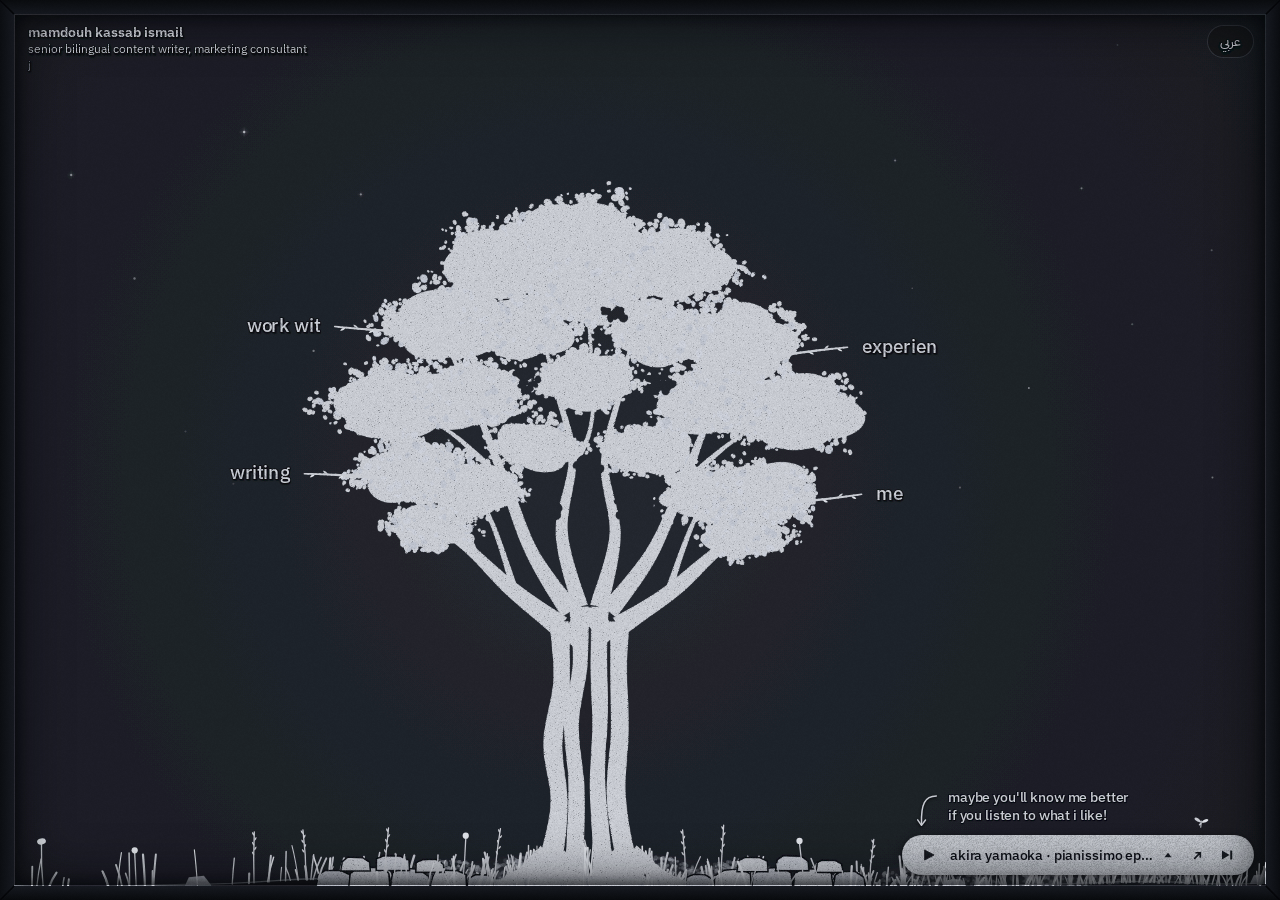
==== commit d8912220: "Add files via upload" ====
--- a/standalone.html
+++ b/standalone.html
@@ -3,7 +3,7 @@
   <head>
     <meta charset="utf-8" />
     <meta name="viewport" content="width=device-width, initial-scale=1.0, viewport-fit=cover" />
-    <meta name="theme-color" content="#001f3f" />
+    <meta name="theme-color" content="#161920" />
     <meta name="referrer" content="strict-origin-when-cross-origin" />
     <title>ممدوح كساب إسماعيل | Mamdouh Kassab Ismail — كاتب محتوى أول واستشاري تسويق ومدير إبداعي</title>
     <meta name="description" content="ممدوح كساب إسماعيل — كاتب محتوى أول باللغتين العربية والإنجليزية، واستشاري تسويق ومدير إبداعي بخبرة تتجاوز 15 عاماً في الحملات الإعلانية الكبرى والمواسم والبطولات العالمية." />
@@ -25,7 +25,7 @@
     <meta name="twitter:title" content="ممدوح كساب إسماعيل | Mamdouh Kassab Ismail" />
     <meta name="twitter:description" content="كاتب محتوى أول باللغتين العربية والإنجليزية، واستشاري تسويق ومدير إبداعي — جدة، المملكة العربية السعودية." />
     <meta name="twitter:image" content="og-preview.png" />
-    <link rel="icon" href="[data-uri]" type="image/svg+xml" />
+    <link rel="icon" href="[data-uri]" type="image/svg+xml" />
     <link rel="preconnect" href="https://fonts.googleapis.com" />
     <link rel="preconnect" href="https://fonts.gstatic.com" crossorigin />
     <link
@@ -34,15 +34,19 @@
     />
     <style>
 :root {
-  --bg: #001f3f;
-  --sky: #001f3f;
-  --earth: #00152b;
-  --chalk: #C6CAD2;
-  --chalk-bright: #DCE0E8;
-  --muted: #9AA2B2;
-  --pill-bg: #C2C5CC;
-  --pill-ink: #001830;
-  --pill-grain-uri: url("[data-uri]");
+  --bg: #161920;
+  --sky-glow: #23272F;
+  --sky: #1C1F26;
+  --sky-edge: #161920;
+  --earth: #13161C;
+  --earth-deep: #0E1015;
+  --chalk: #C8CBD2;
+  --chalk-bright: #DFE2E8;
+  --muted: #9499A6;
+  --pill-bg: #C3C6CD;
+  --pill-ink: #0D1016;
+  --frame-w: 14px;
+  --pill-grain-uri: url("[data-uri]");
   --font-en: "IBM Plex Sans", "IBM Plex Sans Arabic", -apple-system, BlinkMacSystemFont, "Segoe UI", sans-serif;
   --font-ar: "IBM Plex Sans Arabic", "IBM Plex Sans", -apple-system, BlinkMacSystemFont, "Segoe UI", Tahoma, sans-serif;
   --font-sans: "IBM Plex Sans", "IBM Plex Sans Arabic", -apple-system, BlinkMacSystemFont, "Segoe UI", sans-serif;
@@ -77,8 +81,8 @@
   height: 100dvh;
   overflow: hidden;
   overscroll-behavior: none;
-  background-color: #001f3f;
-  background: var(--bg);
+  background-color: #161920;
+  background: radial-gradient(circle at 48% 42%, #23272F 0%, #1C1F26 46%, #161920 100%);
   color: var(--chalk);
   font-family: var(--font-sans);
   -webkit-font-smoothing: antialiased;
@@ -96,13 +100,90 @@
   height: 100dvh;
   touch-action: none;
   cursor: default;
+  filter: url(#canvas-ink-roughen);
 }
 
 #sheet.is-pointer {
   cursor: pointer;
 }
 
-/* True top-layer full-viewport monochromatic risograph grain above all UI controls */
+/* =========================================================================
+   VINTAGE MITERED SHADOW-BOX GALLERY FRAME (z-index: 9990, matching 21C876DF)
+   ========================================================================= */
+#vintage-frame,
+.vintage-frame {
+  position: fixed;
+  inset: 0;
+  width: 100vw;
+  height: 100vh;
+  width: 100dvw;
+  height: 100dvh;
+  pointer-events: none;
+  z-index: 9990;
+  overflow: hidden;
+}
+
+.frame-rail {
+  position: absolute;
+  pointer-events: none;
+}
+
+.frame-rail-top {
+  top: 0;
+  left: 0;
+  right: 0;
+  height: var(--frame-w);
+  background: linear-gradient(to bottom, #090B0E 0%, #14171E 100%);
+  clip-path: polygon(0 0, 100% 0, calc(100% - var(--frame-w)) 100%, var(--frame-w) 100%);
+}
+
+.frame-rail-bottom {
+  bottom: 0;
+  left: 0;
+  right: 0;
+  height: var(--frame-w);
+  background: linear-gradient(to bottom, #161920 0%, #080A0D 100%);
+  clip-path: polygon(var(--frame-w) 0, calc(100% - var(--frame-w)) 0, 100% 100%, 0 100%);
+}
+
+.frame-rail-left {
+  top: 0;
+  bottom: 0;
+  left: 0;
+  width: var(--frame-w);
+  background: linear-gradient(to right, #0B0D11 0%, #15181F 100%);
+  clip-path: polygon(0 0, 100% var(--frame-w), 100% calc(100% - var(--frame-w)), 0 100%);
+}
+
+.frame-rail-right {
+  top: 0;
+  bottom: 0;
+  right: 0;
+  width: var(--frame-w);
+  background: linear-gradient(to right, #15181F 0%, #0A0C10 100%);
+  clip-path: polygon(0 var(--frame-w), 100% 0, 100% 100%, 0 calc(100% - var(--frame-w)));
+}
+
+.frame-vignette {
+  position: absolute;
+  inset: var(--frame-w);
+  border: 1px solid rgba(210, 215, 225, 0.07);
+  box-shadow:
+    inset 0 0 52px rgba(5, 7, 10, 0.82),
+    inset 0 0 15px rgba(5, 7, 10, 0.92);
+  pointer-events: none;
+}
+
+.vintage-frame-svg {
+  position: absolute;
+  inset: 0;
+  width: 100%;
+  height: 100%;
+  display: block;
+  pointer-events: none;
+}
+
+/* True top-layer full-viewport monochromatic risograph grain above frame & UI controls */
 #film-grain,
 .film-grain {
   position: fixed;
@@ -119,20 +200,20 @@
   mix-blend-mode: overlay;
 }
 
-/* Whisper-subtle language toggle: top-right in English (default), top-left in Arabic */
+/* Whisper-subtle language toggle: safe >= 24px desktop inset inside 14px vintage frame */
 .corner-controls,
 html[lang="en"] .corner-controls {
   position: fixed;
-  top: calc(16px + env(safe-area-inset-top, 0px));
-  right: calc(22px + env(safe-area-inset-right, 0px));
+  top: calc(25px + env(safe-area-inset-top, 0px));
+  right: calc(26px + env(safe-area-inset-right, 0px));
   left: auto;
   z-index: 22;
 }
 
 html[lang="ar"] .corner-controls {
   position: fixed;
-  top: calc(16px + env(safe-area-inset-top, 0px));
-  left: calc(22px + env(safe-area-inset-left, 0px));
+  top: calc(25px + env(safe-area-inset-top, 0px));
+  left: calc(26px + env(safe-area-inset-left, 0px));
   right: auto;
   z-index: 22;
 }
@@ -140,10 +221,11 @@
 #btn-lang,
 .ghost-toggle {
   appearance: none;
-  border: 1px solid rgba(198, 202, 210, 0.18);
-  background: rgba(0, 24, 48, 0.54);
-  color: #C6CAD2;
-  text-shadow: -1.2px -1.2px 0 rgba(0, 15, 32, 0.92), 1.2px -1.2px 0 rgba(0, 15, 32, 0.92), -1.2px 1.2px 0 rgba(0, 15, 32, 0.92), 1.2px 1.2px 0 rgba(0, 15, 32, 0.92), 0 1.8px 2.5px rgba(0, 9, 20, 0.85);
+  border: 1px solid rgba(200, 203, 210, 0.19);
+  background: rgba(13, 16, 22, 0.58);
+  color: #C8CBD2;
+  text-shadow: 0 1.3px 1.2px rgba(6, 8, 12, 0.9), 0.9px 0.9px 0 rgba(9, 11, 16, 0.85), -0.7px -0.7px 0 rgba(9, 11, 16, 0.75);
+  filter: url(#ink-roughen);
   font-family: var(--font-sans);
   font-size: 13px;
   font-weight: 500;
@@ -156,9 +238,9 @@
 
 #btn-lang:hover,
 .ghost-toggle:hover {
-  color: #DCE0E8;
-  border-color: rgba(220, 224, 232, 0.34);
-  background: rgba(198, 202, 210, 0.12);
+  color: #DFE2E8;
+  border-color: rgba(223, 226, 232, 0.34);
+  background: rgba(200, 203, 210, 0.12);
 }
 
 /* IBM Plex Sans in English (en) & IBM Plex Sans Arabic in Arabic (ar) */
@@ -205,7 +287,7 @@
   font-family: "IBM Plex Sans", "IBM Plex Sans Arabic", -apple-system, BlinkMacSystemFont, "Segoe UI", sans-serif;
 }
 
-/* Bottom-left botanical back button (68x38 exact match to 9AA84C5A) */
+/* Bottom-left botanical back button (68x38, safe >= 24px desktop inset) */
 #btn-back[hidden],
 .back-pill[hidden] {
   display: none !important;
@@ -214,22 +296,22 @@
 #btn-back,
 .back-pill {
   position: fixed;
-  left: calc(24px + env(safe-area-inset-left, 0px));
-  bottom: calc(16px + env(safe-area-inset-bottom, 0px));
+  left: calc(26px + env(safe-area-inset-left, 0px));
+  bottom: calc(25px + env(safe-area-inset-bottom, 0px));
   z-index: 25;
   appearance: none;
   width: 68px;
   height: 38px;
   padding: 0;
   border: none;
-  box-shadow: none;
+  box-shadow: 0 2px 6px rgba(8, 10, 14, 0.55);
   border-radius: 999px;
-  background-color: #C2C5CC;
+  background-color: #C3C6CD;
   background-image: var(--pill-grain-uri);
   background-size: 64px 64px;
   background-repeat: repeat;
   filter: url(#ink-roughen);
-  color: #001830;
+  color: #0D1016;
   display: inline-flex;
   align-items: center;
   justify-content: center;
@@ -239,9 +321,8 @@
 
 #btn-back:hover,
 .back-pill:hover {
-  background-color: #CFD3DC;
+  background-color: #D2D5DC;
   transform: translateY(-1px);
-  box-shadow: none;
 }
 
 #btn-back:active,
@@ -256,12 +337,12 @@
   flex-shrink: 0;
 }
 
-/* Bottom-right expandable music player widget + clickable whisper + curved arrow + moth + grass */
+/* Bottom-right expandable music player widget (safe >= 24px desktop inset) */
 .music-corner,
 .music-dock {
   position: fixed;
-  right: calc(22px + env(safe-area-inset-right, 0px));
-  bottom: calc(11px + env(safe-area-inset-bottom, 0px));
+  right: calc(26px + env(safe-area-inset-right, 0px));
+  bottom: calc(25px + env(safe-area-inset-bottom, 0px));
   z-index: 25;
   display: flex;
   flex-direction: column;
@@ -277,8 +358,8 @@
   gap: 5px;
   margin-left: 11px;
   margin-bottom: 5px;
-  color: #C6CAD2;
-  text-shadow: -1.2px -1.2px 0 rgba(0, 15, 32, 0.92), 1.2px -1.2px 0 rgba(0, 15, 32, 0.92), -1.2px 1.2px 0 rgba(0, 15, 32, 0.92), 1.2px 1.2px 0 rgba(0, 15, 32, 0.92), 0 1.8px 2.5px rgba(0, 9, 20, 0.85);
+  color: #C8CBD2;
+  text-shadow: 0 1.3px 1.2px rgba(6, 8, 12, 0.9), 0.9px 0.9px 0 rgba(9, 11, 16, 0.85), -0.7px -0.7px 0 rgba(9, 11, 16, 0.75);
   filter: url(#ink-roughen);
   cursor: pointer;
   pointer-events: auto;
@@ -287,13 +368,13 @@
 
 .music-note-wrap:hover,
 .music-whisper:hover {
-  color: #DCE0E8;
+  color: #DFE2E8;
   transform: translateY(-1px);
 }
 
 .music-note-wrap:hover .music-note-text,
 .music-whisper:hover .music-note-text {
-  color: #DCE0E8;
+  color: #DFE2E8;
 }
 
 .music-note-wrap[hidden],
@@ -307,15 +388,15 @@
   flex-shrink: 0;
   margin-top: 2px;
   color: currentColor;
-  filter: drop-shadow(0 1.5px 2px rgba(0, 9, 20, 0.85));
+  filter: drop-shadow(0 1.3px 1.6px rgba(8, 10, 14, 0.88));
 }
 
 .music-note-text {
   font-size: 13.8px;
   font-weight: 500;
   line-height: 1.3;
-  color: #C6CAD2;
-  text-shadow: -1.2px -1.2px 0 rgba(0, 15, 32, 0.92), 1.2px -1.2px 0 rgba(0, 15, 32, 0.92), -1.2px 1.2px 0 rgba(0, 15, 32, 0.92), 1.2px 1.2px 0 rgba(0, 15, 32, 0.92), 0 1.8px 2.5px rgba(0, 9, 20, 0.85);
+  color: #C8CBD2;
+  text-shadow: 0 1.3px 1.2px rgba(6, 8, 12, 0.9), 0.9px 0.9px 0 rgba(9, 11, 16, 0.85), -0.7px -0.7px 0 rgba(9, 11, 16, 0.75);
   letter-spacing: -0.01em;
 }
 
@@ -379,18 +460,19 @@
 
 .music-playlist,
 .playlist-drawer {
-  width: min(352px, calc(100vw - 36px));
+  width: min(352px, calc(100vw - 52px));
   max-height: 45vh;
   display: flex;
   flex-direction: column;
   margin-bottom: 10px;
-  background-color: #C2C5CC;
+  background-color: #C3C6CD;
   background-image: var(--pill-grain-uri);
   background-size: 64px 64px;
   background-repeat: repeat;
   filter: url(#ink-roughen);
   border: none;
-  color: #001830;
+  box-shadow: 0 6px 18px rgba(8, 10, 14, 0.65);
+  color: #0D1016;
   border-radius: 16px;
   padding: 10px 12px;
   animation: playlistPopIn 0.18s cubic-bezier(0.2, 0.85, 0.3, 1);
@@ -416,9 +498,9 @@
   font-size: 10.5px;
   font-weight: 600;
   letter-spacing: 0.02em;
-  color: rgba(0, 24, 48, 0.68);
+  color: rgba(13, 16, 22, 0.68);
   padding: 0 4px 6px;
-  border-bottom: 1px solid rgba(0, 24, 48, 0.12);
+  border-bottom: 1px solid rgba(13, 16, 22, 0.13);
   margin-bottom: 4px;
   flex-shrink: 0;
 }
@@ -430,8 +512,8 @@
 .playlist-yt-hint {
   font-size: 11px;
   line-height: 1.4;
-  color: #001830;
-  background: rgba(0, 24, 48, 0.09);
+  color: #0D1016;
+  background: rgba(13, 16, 22, 0.09);
   border-radius: 9px;
   padding: 6px 9px;
   margin-bottom: 5px;
@@ -454,7 +536,7 @@
   overflow-y: auto;
   touch-action: pan-y;
   scrollbar-width: thin;
-  scrollbar-color: rgba(0, 24, 48, 0.28) transparent;
+  scrollbar-color: rgba(13, 16, 22, 0.28) transparent;
 }
 
 .playlist-item-row {
@@ -466,11 +548,11 @@
 }
 
 .playlist-item-row:hover {
-  background: rgba(0, 24, 48, 0.08);
+  background: rgba(13, 16, 22, 0.08);
 }
 
 .playlist-item-row.is-active {
-  background: rgba(0, 24, 48, 0.13);
+  background: rgba(13, 16, 22, 0.14);
 }
 
 .playlist-item-btn {
@@ -480,7 +562,7 @@
   min-width: 0;
   text-align: left;
   background: transparent;
-  color: #001830;
+  color: #0D1016;
   font-family: var(--font-sans);
   font-size: 12.6px;
   font-weight: 500;
@@ -499,7 +581,7 @@
 
 .playlist-track-dur {
   font-size: 10.5px;
-  color: rgba(0, 24, 48, 0.6);
+  color: rgba(13, 16, 22, 0.62);
   flex-shrink: 0;
   margin-left: 4px;
 }
@@ -523,7 +605,7 @@
   font-family: var(--font-sans);
   font-size: 11.8px;
   line-height: 1.45;
-  color: rgba(0, 24, 48, 0.62);
+  color: rgba(13, 16, 22, 0.62);
   text-align: center;
   user-select: none;
 }
@@ -533,7 +615,7 @@
 }
 
 .music-pill.is-empty .track-title-btn {
-  color: rgba(0, 24, 48, 0.62);
+  color: rgba(13, 16, 22, 0.62);
 }
 
 .music-pill.is-empty #btn-play,
@@ -558,7 +640,7 @@
   flex-shrink: 0;
   font-size: 11px;
   text-align: center;
-  color: #001830;
+  color: #0D1016;
 }
 
 .playlist-track-name {
@@ -569,7 +651,7 @@
   text-overflow: ellipsis;
 }
 
-/* Exact silver stipple music capsule (3D4BB439 100% match) */
+/* Archival #C3C6CD stippled music capsule with velvety Prussian-soot #0D1016 ink */
 .music-pill,
 .music-capsule {
   display: inline-flex;
@@ -577,16 +659,16 @@
   gap: 8px;
   height: 40px;
   padding: 0 16px;
-  background-color: #C2C5CC;
+  background-color: #C3C6CD;
   background-image: var(--pill-grain-uri);
   background-size: 64px 64px;
   background-repeat: repeat;
   filter: url(#ink-roughen);
   border: none;
-  box-shadow: none;
-  color: #001830;
+  box-shadow: 0 2px 7px rgba(8, 10, 14, 0.58);
+  color: #0D1016;
   border-radius: 999px;
-  width: min(352px, calc(100vw - 36px));
+  width: min(352px, calc(100vw - 124px));
   direction: ltr;
 }
 
@@ -594,7 +676,7 @@
   appearance: none;
   border: none;
   background: transparent;
-  color: #001830;
+  color: #0D1016;
   line-height: 1;
   padding: 4px;
   border-radius: 999px;
@@ -647,7 +729,7 @@
 .pill-icon-btn:hover {
   opacity: 1;
   transform: scale(1.08);
-  background: rgba(0, 24, 48, 0.08);
+  background: rgba(13, 16, 22, 0.09);
 }
 
 .track-title-btn {
@@ -659,7 +741,7 @@
   font-family: var(--font-sans);
   font-size: 14px;
   font-weight: 500;
-  color: #001830;
+  color: #0D1016;
   white-space: nowrap;
   overflow: hidden;
   text-overflow: ellipsis;
@@ -682,23 +764,24 @@
 
 .toast {
   position: fixed;
-  top: calc(20px + env(safe-area-inset-top, 0px));
+  top: calc(26px + env(safe-area-inset-top, 0px));
   left: 50%;
   transform: translateX(-50%) translateY(-14px);
   z-index: 60;
-  max-width: calc(100vw - 32px);
+  max-width: calc(100vw - 52px);
   white-space: nowrap;
   overflow: hidden;
   text-overflow: ellipsis;
-  background-color: #C2C5CC;
+  background-color: #C3C6CD;
   background-image: var(--pill-grain-uri);
   background-size: 64px 64px;
   background-repeat: repeat;
-  color: #001830;
+  color: #0D1016;
   font-size: 12.2px;
   font-weight: 600;
   padding: 8px 16px;
   border-radius: 999px;
+  box-shadow: 0 4px 12px rgba(8, 10, 14, 0.65);
   opacity: 0;
   pointer-events: none;
   transition: opacity 0.2s ease, transform 0.2s ease;
@@ -712,17 +795,27 @@
 @media (max-width: 900px) {
   .corner-controls,
   html[lang="en"] .corner-controls {
-    top: calc(14px + env(safe-area-inset-top, 0px));
-    right: calc(18px + env(safe-area-inset-right, 0px));
+    top: calc(24px + env(safe-area-inset-top, 0px));
+    right: calc(24px + env(safe-area-inset-right, 0px));
   }
   html[lang="ar"] .corner-controls {
-    top: calc(14px + env(safe-area-inset-top, 0px));
-    left: calc(18px + env(safe-area-inset-left, 0px));
+    top: calc(24px + env(safe-area-inset-top, 0px));
+    left: calc(24px + env(safe-area-inset-left, 0px));
+  }
+  #btn-back,
+  .back-pill {
+    left: calc(24px + env(safe-area-inset-left, 0px));
+    bottom: calc(24px + env(safe-area-inset-bottom, 0px));
+  }
+  .music-corner,
+  .music-dock {
+    right: calc(24px + env(safe-area-inset-right, 0px));
+    bottom: calc(24px + env(safe-area-inset-bottom, 0px));
   }
   .music-pill,
   .music-capsule {
-    width: min(332px, calc(100vw - 112px));
-    max-width: calc(100vw - 112px);
+    width: min(332px, calc(100vw - 128px));
+    max-width: calc(100vw - 128px);
   }
   .track-title-btn {
     flex: 1 1 auto;
@@ -730,20 +823,23 @@
   }
   .music-playlist,
   .playlist-drawer {
-    width: min(332px, calc(100vw - 36px));
+    width: min(332px, calc(100vw - 48px));
     max-height: 45vh;
   }
 }
 
-@media (max-width: 640px) {
+@media (max-width: 679px) {
+  :root {
+    --frame-w: 9px;
+  }
   .corner-controls,
   html[lang="en"] .corner-controls {
-    top: calc(12px + env(safe-area-inset-top, 0px));
-    right: calc(12px + env(safe-area-inset-right, 0px));
+    top: calc(17px + env(safe-area-inset-top, 0px));
+    right: calc(17px + env(safe-area-inset-right, 0px));
   }
   html[lang="ar"] .corner-controls {
-    top: calc(12px + env(safe-area-inset-top, 0px));
-    left: calc(12px + env(safe-area-inset-left, 0px));
+    top: calc(17px + env(safe-area-inset-top, 0px));
+    left: calc(17px + env(safe-area-inset-left, 0px));
   }
   #btn-lang,
   .ghost-toggle {
@@ -752,32 +848,32 @@
   }
   #btn-back,
   .back-pill {
-    left: calc(12px + env(safe-area-inset-left, 0px));
-    bottom: calc(11px + env(safe-area-inset-bottom, 0px));
+    left: calc(17px + env(safe-area-inset-left, 0px));
+    bottom: calc(17px + env(safe-area-inset-bottom, 0px));
     width: 68px;
     height: 38px;
   }
   .music-corner,
   .music-dock {
-    right: calc(12px + env(safe-area-inset-right, 0px));
-    bottom: calc(11px + env(safe-area-inset-bottom, 0px));
+    right: calc(17px + env(safe-area-inset-right, 0px));
+    bottom: calc(17px + env(safe-area-inset-bottom, 0px));
   }
   .music-pill,
   .music-capsule {
     height: 38px;
     padding: 0 12px;
     gap: 5px;
-    width: min(296px, calc(100vw - 98px));
-    max-width: calc(100vw - 98px);
+    width: min(296px, calc(100vw - 110px));
+    max-width: calc(100vw - 110px);
   }
   .track-title-btn {
     font-size: 12.6px;
     flex: 1 1 auto;
-    max-width: calc(100vw - 210px);
+    max-width: calc(100vw - 222px);
   }
   .music-playlist,
   .playlist-drawer {
-    width: min(296px, calc(100vw - 24px));
+    width: min(296px, calc(100vw - 34px));
     max-height: 45vh;
     padding: 9px 10px;
   }
@@ -802,18 +898,26 @@
     width: 15px;
     height: 13px;
   }
+  .toast {
+    top: calc(18px + env(safe-area-inset-top, 0px));
+    max-width: calc(100vw - 36px);
+  }
 }
 
     </style>
   </head>
   <body>
-    <!-- Hidden SVG Hand-Printed Letterpress Ink Roughening Filter -->
+    <!-- Hidden SVG Hand-Printed Letterpress & Canvas Ink Roughening Filters -->
     <svg width="0" height="0" aria-hidden="true" style="position:absolute;width:0;height:0;overflow:hidden;pointer-events:none">
       <defs>
         <filter id="ink-roughen" x="-5%" y="-5%" width="110%" height="110%">
           <feTurbulence type="fractalNoise" baseFrequency="0.05" numOctaves="3" seed="7" result="n" />
           <feDisplacementMap in="SourceGraphic" in2="n" scale="1.45" xChannelSelector="R" yChannelSelector="G" />
         </filter>
+        <filter id="canvas-ink-roughen" x="-2%" y="-2%" width="104%" height="104%">
+          <feTurbulence type="fractalNoise" baseFrequency="0.07" numOctaves="3" seed="11" result="n" />
+          <feDisplacementMap in="SourceGraphic" in2="n" scale="1.15" xChannelSelector="R" yChannelSelector="G" />
+        </filter>
       </defs>
     </svg>
 
@@ -823,15 +927,52 @@
       aria-label="mamdouh kassab ismail: work with me, experience, writing, me"
     ></canvas>
 
+    <!-- Fixed full-viewport Vintage Mitered Shadow-Box Frame (z-index: 9990, right beneath #film-grain) -->
+    <div id="vintage-frame" class="vintage-frame" aria-hidden="true">
+      <div class="frame-rail frame-rail-top"></div>
+      <div class="frame-rail frame-rail-right"></div>
+      <div class="frame-rail frame-rail-bottom"></div>
+      <div class="frame-rail frame-rail-left"></div>
+      <div class="frame-vignette"></div>
+      <svg class="vintage-frame-svg" id="vintage-frame-svg" width="100%" height="100%" xmlns="http://www.w3.org/2000/svg" aria-hidden="true">
+        <svg class="miter-corner miter-tl" x="0" y="0" width="14" height="14" viewBox="0 0 14 14" preserveAspectRatio="none">
+          <line x1="0" y1="0" x2="14" y2="14" stroke="rgba(4, 5, 8, 0.94)" stroke-width="1.35" />
+          <line x1="0.7" y1="0" x2="14" y2="13.3" stroke="rgba(210, 215, 225, 0.08)" stroke-width="0.65" />
+        </svg>
+        <svg class="miter-corner miter-tr" x="100%" y="0" width="14" height="14" viewBox="0 0 14 14" preserveAspectRatio="none" style="overflow:visible">
+          <g transform="translate(-14, 0)">
+            <line x1="14" y1="0" x2="0" y2="14" stroke="rgba(4, 5, 8, 0.94)" stroke-width="1.35" />
+            <line x1="13.3" y1="0" x2="0" y2="13.3" stroke="rgba(210, 215, 225, 0.07)" stroke-width="0.65" />
+          </g>
+        </svg>
+        <svg class="miter-corner miter-bl" x="0" y="100%" width="14" height="14" viewBox="0 0 14 14" preserveAspectRatio="none" style="overflow:visible">
+          <g transform="translate(0, -14)">
+            <line x1="0" y1="14" x2="14" y2="0" stroke="rgba(4, 5, 8, 0.94)" stroke-width="1.35" />
+            <line x1="0" y1="13.3" x2="13.3" y2="0" stroke="rgba(210, 215, 225, 0.07)" stroke-width="0.65" />
+          </g>
+        </svg>
+        <svg class="miter-corner miter-br" x="100%" y="100%" width="14" height="14" viewBox="0 0 14 14" preserveAspectRatio="none" style="overflow:visible">
+          <g transform="translate(-14, -14)">
+            <line x1="14" y1="14" x2="0" y2="0" stroke="rgba(4, 5, 8, 0.94)" stroke-width="1.35" />
+            <line x1="14" y1="13.3" x2="0.7" y2="0" stroke="rgba(210, 215, 225, 0.06)" stroke-width="0.65" />
+          </g>
+        </svg>
+        <line id="miter-seam-tl" x1="0" y1="0" x2="14" y2="14" stroke="rgba(4, 5, 8, 0.94)" stroke-width="1.25" />
+        <line id="miter-seam-tr" x1="1440" y1="0" x2="1426" y2="14" stroke="rgba(4, 5, 8, 0.94)" stroke-width="1.25" />
+        <line id="miter-seam-bl" x1="0" y1="900" x2="14" y2="886" stroke="rgba(4, 5, 8, 0.94)" stroke-width="1.25" />
+        <line id="miter-seam-br" x1="1440" y1="900" x2="1426" y2="886" stroke="rgba(4, 5, 8, 0.94)" stroke-width="1.25" />
+      </svg>
+    </div>
+
     <!-- Full-viewport top-layer monochromatic risograph/lithograph grain overlay (z-index: 9999) -->
     <div id="film-grain" class="film-grain" aria-hidden="true"></div>
 
     <!-- Bottom-left botanical back button (68x38, hidden at Home root) -->
     <button type="button" id="btn-back" class="back-pill" title="Step back" aria-label="Step back" hidden>
       <svg class="back-twig-svg" width="68" height="38" viewBox="0 0 68 38" fill="none" xmlns="http://www.w3.org/2000/svg" aria-hidden="true">
-        <path d="M27.5 12.2 C23.5 14.5 20.2 17.2 18.5 19.2 C20.4 21.3 23.6 24.1 27.2 26.2 C28.1 25.4 25.8 22.1 23.8 20.3 L45.5 20.1 C46.4 20.0 46.5 18.3 45.4 18.2 L23.9 18.1 C25.9 16.3 28.3 13.1 27.5 12.2 Z" fill="#001830" />
-        <path d="M31.5 16.8 C31.8 13.6 34.4 11.2 36.8 11.0 C36.9 13.5 34.8 16.1 31.5 16.8 Z" fill="#001830" />
-        <circle cx="49.8" cy="19.1" r="2.0" fill="#001830" />
+        <path d="M27.5 12.2 C23.5 14.5 20.2 17.2 18.5 19.2 C20.4 21.3 23.6 24.1 27.2 26.2 C28.1 25.4 25.8 22.1 23.8 20.3 L45.5 20.1 C46.4 20.0 46.5 18.3 45.4 18.2 L23.9 18.1 C25.9 16.3 28.3 13.1 27.5 12.2 Z" fill="#0D1016" />
+        <path d="M31.5 16.8 C31.8 13.6 34.4 11.2 36.8 11.0 C36.9 13.5 34.8 16.1 31.5 16.8 Z" fill="#0D1016" />
+        <circle cx="49.8" cy="19.1" r="2.0" fill="#0D1016" />
       </svg>
     </button>
 
@@ -900,11 +1041,11 @@
         >
           <path
             d="M8.8 8.2 C6.2 4.4 2.4 2.8 1.6 4.4 C0.9 5.8 4.1 8.5 8.2 9.1 Z"
-            fill="#C6CAD2"
+            fill="#C8CBD2"
           />
           <path
             d="M9.4 8.3 C11.9 5.1 15.6 4.6 16.2 6.2 C16.7 7.6 13.2 9.6 9.2 9.4 Z"
-            fill="#DCE0E8"
+            fill="#DFE2E8"
           />
           <path
             d="M8.5 9.0 C6.2 10.2 5.4 11.8 6.6 12.3 C7.6 12.7 8.7 11.0 9.0 9.5 Z"
@@ -912,7 +1053,7 @@
           />
           <path
             d="M8.9 7.5 L8.2 14.2"
-            stroke="#C6CAD2"
+            stroke="#C8CBD2"
             stroke-width="1.05"
             stroke-linecap="round"
           />
@@ -921,7 +1062,7 @@
         <div class="music-pill music-capsule" id="music-pill" role="region" aria-label="Music player">
           <button type="button" id="btn-play" class="pill-icon-btn pill-play-btn" title="Play or pause" aria-label="Play or pause">
             <svg class="play-svg" width="14" height="14" viewBox="0 0 14 14" fill="none" xmlns="http://www.w3.org/2000/svg" aria-hidden="true">
-              <path id="play-icon-path" d="M2.6 1.9L12.1 7L2.6 12.1V1.9Z" fill="#001830" stroke="#001830" stroke-width="0.8" stroke-linejoin="round" />
+              <path id="play-icon-path" d="M2.6 1.9L12.1 7L2.6 12.1V1.9Z" fill="#0D1016" stroke="#0D1016" stroke-width="0.8" stroke-linejoin="round" />
             </svg>
           </button>
           <button type="button" id="track-title" class="track-title-btn" title="Toggle music playlist">
@@ -936,7 +1077,7 @@
             aria-expanded="false"
           >
             <svg class="caret-svg" width="8" height="6" viewBox="0 0 8 6" fill="none" xmlns="http://www.w3.org/2000/svg" aria-hidden="true">
-              <path d="M4 0.7L7.5 5.3H0.5L4 0.7Z" fill="#001830" />
+              <path d="M4 0.7L7.5 5.3H0.5L4 0.7Z" fill="#0D1016" />
             </svg>
           </button>
           <button
@@ -947,7 +1088,7 @@
             aria-label="Open current track on YouTube"
           >
             <svg class="ext-svg" width="13" height="13" viewBox="0 0 14 14" fill="none" xmlns="http://www.w3.org/2000/svg" aria-hidden="true">
-              <path d="M4 10L10 4M5.5 4H10V8.5" stroke="#001830" stroke-width="1.8" stroke-linecap="round" stroke-linejoin="round" />
+              <path d="M4 10L10 4M5.5 4H10V8.5" stroke="#0D1016" stroke-width="1.8" stroke-linecap="round" stroke-linejoin="round" />
             </svg>
           </button>
           <button
@@ -958,8 +1099,8 @@
             aria-label="Next track"
           >
             <svg class="next-svg" width="14" height="14" viewBox="0 0 14 14" fill="none" xmlns="http://www.w3.org/2000/svg" aria-hidden="true">
-              <path d="M2 2.5L9.5 7L2 11.5V2.5Z" fill="#001830" />
-              <rect x="10.2" y="2.5" width="2" height="9" rx="0.5" fill="#001830" />
+              <path d="M2 2.5L9.5 7L2 11.5V2.5Z" fill="#0D1016" />
+              <rect x="10.2" y="2.5" width="2" height="9" rx="0.5" fill="#0D1016" />
             </svg>
           </button>
         </div>
@@ -972,7 +1113,7 @@
           xmlns="http://www.w3.org/2000/svg"
           aria-hidden="true"
         >
-          <path d="M8 12L5 4M26 12L29 3M34 12L32 5M54 12L58 4M76 12L74 6M158 12L155 4M176 12L180 3M192 12L189 4M210 12L215 3M228 12L225 5M248 12L253 4M268 12L265 4M286 12L291 3M304 12L301 5M322 12L327 4" stroke="#C4C8D2" stroke-width="1.25" stroke-linecap="round" opacity="0.86" />
+          <path d="M8 12L5 4M26 12L29 3M34 12L32 5M54 12L58 4M76 12L74 6M158 12L155 4M176 12L180 3M192 12L189 4M210 12L215 3M228 12L225 5M248 12L253 4M268 12L265 4M286 12L291 3M304 12L301 5M322 12L327 4" stroke="#C8CBD2" stroke-width="1.25" stroke-linecap="round" opacity="0.86" />
         </svg>
       </div>
     </div>
@@ -1646,6 +1787,11 @@
               "istanbul",
               "social media content",
               "sela"
+            ],
+            "photoKey": "spanish-super-cup-istanbul",
+            "photoUrls": [
+              "https://upload.wikimedia.org/wikipedia/commons/thumb/a/a9/T%C3%BCpra%C5%9F_Stadyumu_20231011_2.jpg/640px-T%C3%BCpra%C5%9F_Stadyumu_20231011_2.jpg",
+              "https://upload.wikimedia.org/wikipedia/commons/a/a9/T%C3%BCpra%C5%9F_Stadyumu_20231011_2.jpg"
             ]
           },
           {
@@ -1672,6 +1818,11 @@
               "kkia",
               "yellow line 4",
               "darb app"
+            ],
+            "photoKey": "riyadh-metro",
+            "photoUrls": [
+              "https://upload.wikimedia.org/wikipedia/commons/thumb/6/6c/KAFD_metro_station_2025.jpg/640px-KAFD_metro_station_2025.jpg",
+              "https://upload.wikimedia.org/wikipedia/commons/thumb/9/94/Riyadh_Metro_-_innoTrans_2016.jpg/640px-Riyadh_Metro_-_innoTrans_2016.jpg"
             ]
           },
           {
@@ -1690,6 +1841,11 @@
               "scriptwriting",
               "cultural storytelling",
               "hijrah trail"
+            ],
+            "photoKey": "ala-khutah",
+            "photoUrls": [
+              "https://upload.wikimedia.org/wikipedia/commons/thumb/1/1a/Jabele_thor_-_panoramio.jpg/640px-Jabele_thor_-_panoramio.jpg",
+              "https://upload.wikimedia.org/wikipedia/commons/1/1a/Jabele_thor_-_panoramio.jpg"
             ]
           },
           {
@@ -1708,6 +1864,11 @@
               "boulevard world",
               "wrestlemania 43",
               "sela"
+            ],
+            "photoKey": "riyadh-season",
+            "photoUrls": [
+              "https://upload.wikimedia.org/wikipedia/commons/thumb/5/54/The_Boulevard_Riyadh_-_2021.jpg/640px-The_Boulevard_Riyadh_-_2021.jpg",
+              "https://upload.wikimedia.org/wikipedia/commons/5/54/The_Boulevard_Riyadh_-_2021.jpg"
             ]
           },
           {
@@ -1727,6 +1888,11 @@
               "t100 jeddah",
               "localization",
               "sela"
+            ],
+            "photoKey": "jeddah-season",
+            "photoUrls": [
+              "https://upload.wikimedia.org/wikipedia/commons/thumb/9/91/King_Fahd%E2%80%99s_Fountain.jpg/640px-King_Fahd%E2%80%99s_Fountain.jpg",
+              "https://upload.wikimedia.org/wikipedia/commons/thumb/a/a9/Jeddah_Waterfront%2C_Western_Saudi_Arabia_%282026%29.jpg/640px-Jeddah_Waterfront%2C_Western_Saudi_Arabia_%282026%29.jpg"
             ]
           },
           {
@@ -1745,6 +1911,11 @@
               "creative copy",
               "localization",
               "sela"
+            ],
+            "photoKey": "qatif-season",
+            "photoUrls": [
+              "https://upload.wikimedia.org/wikipedia/commons/thumb/f/f9/%D9%88%D8%A7%D8%AC%D9%87%D8%A9-%D9%82%D9%84%D8%B9%D8%A9-%D8%AA%D8%A7%D8%B1%D9%88%D8%AA.jpg/640px-%D9%88%D8%A7%D8%AC%D9%87%D8%A9-%D9%82%D9%84%D8%B9%D8%A9-%D8%AA%D8%A7%D8%B1%D9%88%D8%AA.jpg",
+              "https://upload.wikimedia.org/wikipedia/commons/f/f9/%D9%88%D8%A7%D8%AC%D9%87%D8%A9-%D9%82%D9%84%D8%B9%D8%A9-%D8%AA%D8%A7%D8%B1%D9%88%D8%AA.jpg"
             ]
           },
           {
@@ -1764,6 +1935,11 @@
               "visit jeddah",
               "technical proposals",
               "tourism"
+            ],
+            "photoKey": "tourism-visit-jeddah",
+            "photoUrls": [
+              "https://upload.wikimedia.org/wikipedia/commons/thumb/d/db/Old_Jeddah_%28Al_Balad%29_architecture_3_Feb_2022.jpg/640px-Old_Jeddah_%28Al_Balad%29_architecture_3_Feb_2022.jpg",
+              "https://upload.wikimedia.org/wikipedia/commons/d/db/Old_Jeddah_%28Al_Balad%29_architecture_3_Feb_2022.jpg"
             ]
           },
           {
@@ -1782,6 +1958,11 @@
               "jeddah e-prix",
               "ministry of sport",
               "sela"
+            ],
+            "photoKey": "formula-e-jeddah-2026",
+            "photoUrls": [
+              "https://upload.wikimedia.org/wikipedia/commons/thumb/c/c6/2023-04-22_Motorsport%2C_ABB_FIA_Formula_E_World_Championship%2C_Berlin_E-Prix_2023_1DX_1080_by_Stepro.jpg/640px-2023-04-22_Motorsport%2C_ABB_FIA_Formula_E_World_Championship%2C_Berlin_E-Prix_2023_1DX_1080_by_Stepro.jpg",
+              "https://upload.wikimedia.org/wikipedia/commons/c/c6/2023-04-22_Motorsport%2C_ABB_FIA_Formula_E_World_Championship%2C_Berlin_E-Prix_2023_1DX_1080_by_Stepro.jpg"
             ]
           },
           {
@@ -1800,6 +1981,11 @@
               "jeddah",
               "ministry of sport",
               "sela"
+            ],
+            "photoKey": "spanish-super-cup-jeddah-2026",
+            "photoUrls": [
+              "https://upload.wikimedia.org/wikipedia/commons/thumb/6/68/Jawhara_Stadium.jpg/640px-Jawhara_Stadium.jpg",
+              "https://upload.wikimedia.org/wikipedia/commons/6/68/Jawhara_Stadium.jpg"
             ]
           },
           {
@@ -1818,6 +2004,11 @@
               "ministry of sport",
               "ministry of education",
               "pr strategy"
+            ],
+            "photoKey": "school-league-2025-26",
+            "photoUrls": [
+              "https://upload.wikimedia.org/wikipedia/en/b/bd/King_Fahd_Int._Stadium-_Opening_Arabian_Gulf_Cup_2014.jpg",
+              "https://upload.wikimedia.org/wikipedia/commons/thumb/6/68/Jawhara_Stadium.jpg/640px-Jawhara_Stadium.jpg"
             ]
           }
         ],
@@ -2449,6 +2640,11 @@
               "إسطنبول",
               "محتوى رقمي",
               "شركة صلة"
+            ],
+            "photoKey": "spanish-super-cup-istanbul",
+            "photoUrls": [
+              "https://upload.wikimedia.org/wikipedia/commons/thumb/a/a9/T%C3%BCpra%C5%9F_Stadyumu_20231011_2.jpg/640px-T%C3%BCpra%C5%9F_Stadyumu_20231011_2.jpg",
+              "https://upload.wikimedia.org/wikipedia/commons/a/a9/T%C3%BCpra%C5%9F_Stadyumu_20231011_2.jpg"
             ]
           },
           {
@@ -2475,6 +2671,11 @@
               "قطار الرياض",
               "مطار الملك خالد الدولي",
               "تطبيق درب"
+            ],
+            "photoKey": "riyadh-metro",
+            "photoUrls": [
+              "https://upload.wikimedia.org/wikipedia/commons/thumb/6/6c/KAFD_metro_station_2025.jpg/640px-KAFD_metro_station_2025.jpg",
+              "https://upload.wikimedia.org/wikipedia/commons/thumb/9/94/Riyadh_Metro_-_innoTrans_2016.jpg/640px-Riyadh_Metro_-_innoTrans_2016.jpg"
             ]
           },
           {
@@ -2493,6 +2694,11 @@
               "كتابة السيناريو",
               "السرد القصصي",
               "المشاريع الوطنية"
+            ],
+            "photoKey": "ala-khutah",
+            "photoUrls": [
+              "https://upload.wikimedia.org/wikipedia/commons/thumb/1/1a/Jabele_thor_-_panoramio.jpg/640px-Jabele_thor_-_panoramio.jpg",
+              "https://upload.wikimedia.org/wikipedia/commons/1/1a/Jabele_thor_-_panoramio.jpg"
             ]
           },
           {
@@ -2511,6 +2717,11 @@
               "بوليفارد وورلد",
               "WrestleMania 43",
               "شركة صلة"
+            ],
+            "photoKey": "riyadh-season",
+            "photoUrls": [
+              "https://upload.wikimedia.org/wikipedia/commons/thumb/5/54/The_Boulevard_Riyadh_-_2021.jpg/640px-The_Boulevard_Riyadh_-_2021.jpg",
+              "https://upload.wikimedia.org/wikipedia/commons/5/54/The_Boulevard_Riyadh_-_2021.jpg"
             ]
           },
           {
@@ -2530,6 +2741,11 @@
               "T100 جدة",
               "توطين المحتوى",
               "شركة صلة"
+            ],
+            "photoKey": "jeddah-season",
+            "photoUrls": [
+              "https://upload.wikimedia.org/wikipedia/commons/thumb/9/91/King_Fahd%E2%80%99s_Fountain.jpg/640px-King_Fahd%E2%80%99s_Fountain.jpg",
+              "https://upload.wikimedia.org/wikipedia/commons/thumb/a/a9/Jeddah_Waterfront%2C_Western_Saudi_Arabia_%282026%29.jpg/640px-Jeddah_Waterfront%2C_Western_Saudi_Arabia_%282026%29.jpg"
             ]
           },
           {
@@ -2548,6 +2764,11 @@
               "محتوى إبداعي",
               "توطين ثقافي",
               "شركة صلة"
+            ],
+            "photoKey": "qatif-season",
+            "photoUrls": [
+              "https://upload.wikimedia.org/wikipedia/commons/thumb/f/f9/%D9%88%D8%A7%D8%AC%D9%87%D8%A9-%D9%82%D9%84%D8%B9%D8%A9-%D8%AA%D8%A7%D8%B1%D9%88%D8%AA.jpg/640px-%D9%88%D8%A7%D8%AC%D9%87%D8%A9-%D9%82%D9%84%D8%B9%D8%A9-%D8%AA%D8%A7%D8%B1%D9%88%D8%AA.jpg",
+              "https://upload.wikimedia.org/wikipedia/commons/f/f9/%D9%88%D8%A7%D8%AC%D9%87%D8%A9-%D9%82%D9%84%D8%B9%D8%A9-%D8%AA%D8%A7%D8%B1%D9%88%D8%AA.jpg"
             ]
           },
           {
@@ -2567,6 +2788,11 @@
               "Visit Jeddah",
               "زيارة جدة",
               "عروض فنية"
+            ],
+            "photoKey": "tourism-visit-jeddah",
+            "photoUrls": [
+              "https://upload.wikimedia.org/wikipedia/commons/thumb/d/db/Old_Jeddah_%28Al_Balad%29_architecture_3_Feb_2022.jpg/640px-Old_Jeddah_%28Al_Balad%29_architecture_3_Feb_2022.jpg",
+              "https://upload.wikimedia.org/wikipedia/commons/d/db/Old_Jeddah_%28Al_Balad%29_architecture_3_Feb_2022.jpg"
             ]
           },
           {
@@ -2585,6 +2811,11 @@
               "جدة إي بري",
               "وزارة الرياضة",
               "شركة صلة"
+            ],
+            "photoKey": "formula-e-jeddah-2026",
+            "photoUrls": [
+              "https://upload.wikimedia.org/wikipedia/commons/thumb/c/c6/2023-04-22_Motorsport%2C_ABB_FIA_Formula_E_World_Championship%2C_Berlin_E-Prix_2023_1DX_1080_by_Stepro.jpg/640px-2023-04-22_Motorsport%2C_ABB_FIA_Formula_E_World_Championship%2C_Berlin_E-Prix_2023_1DX_1080_by_Stepro.jpg",
+              "https://upload.wikimedia.org/wikipedia/commons/c/c6/2023-04-22_Motorsport%2C_ABB_FIA_Formula_E_World_Championship%2C_Berlin_E-Prix_2023_1DX_1080_by_Stepro.jpg"
             ]
           },
           {
@@ -2603,6 +2834,11 @@
               "جدة",
               "وزارة الرياضة",
               "شركة صلة"
+            ],
+            "photoKey": "spanish-super-cup-jeddah-2026",
+            "photoUrls": [
+              "https://upload.wikimedia.org/wikipedia/commons/thumb/6/68/Jawhara_Stadium.jpg/640px-Jawhara_Stadium.jpg",
+              "https://upload.wikimedia.org/wikipedia/commons/6/68/Jawhara_Stadium.jpg"
             ]
           },
           {
@@ -2621,6 +2857,11 @@
               "وزارة الرياضة",
               "وزارة التعليم",
               "علاقات عامة"
+            ],
+            "photoKey": "school-league-2025-26",
+            "photoUrls": [
+              "https://upload.wikimedia.org/wikipedia/en/b/bd/King_Fahd_Int._Stadium-_Opening_Arabian_Gulf_Cup_2014.jpg",
+              "https://upload.wikimedia.org/wikipedia/commons/thumb/6/68/Jawhara_Stadium.jpg/640px-Jawhara_Stadium.jpg"
             ]
           }
         ],
@@ -2647,6 +2888,60 @@
   }
 };
 
+window.PROJECT_REAL_PHOTOS = {
+  "spanish-super-cup-istanbul": [
+    "https://upload.wikimedia.org/wikipedia/commons/thumb/a/a9/T%C3%BCpra%C5%9F_Stadyumu_20231011_2.jpg/640px-T%C3%BCpra%C5%9F_Stadyumu_20231011_2.jpg",
+    "https://upload.wikimedia.org/wikipedia/commons/a/a9/T%C3%BCpra%C5%9F_Stadyumu_20231011_2.jpg"
+  ],
+  "riyadh-metro": [
+    "https://upload.wikimedia.org/wikipedia/commons/thumb/6/6c/KAFD_metro_station_2025.jpg/640px-KAFD_metro_station_2025.jpg",
+    "https://upload.wikimedia.org/wikipedia/commons/thumb/9/94/Riyadh_Metro_-_innoTrans_2016.jpg/640px-Riyadh_Metro_-_innoTrans_2016.jpg"
+  ],
+  "ala-khutah": [
+    "https://upload.wikimedia.org/wikipedia/commons/thumb/1/1a/Jabele_thor_-_panoramio.jpg/640px-Jabele_thor_-_panoramio.jpg",
+    "https://upload.wikimedia.org/wikipedia/commons/1/1a/Jabele_thor_-_panoramio.jpg"
+  ],
+  "riyadh-season": [
+    "https://upload.wikimedia.org/wikipedia/commons/thumb/5/54/The_Boulevard_Riyadh_-_2021.jpg/640px-The_Boulevard_Riyadh_-_2021.jpg",
+    "https://upload.wikimedia.org/wikipedia/commons/5/54/The_Boulevard_Riyadh_-_2021.jpg"
+  ],
+  "jeddah-season": [
+    "https://upload.wikimedia.org/wikipedia/commons/thumb/9/91/King_Fahd%E2%80%99s_Fountain.jpg/640px-King_Fahd%E2%80%99s_Fountain.jpg",
+    "https://upload.wikimedia.org/wikipedia/commons/thumb/a/a9/Jeddah_Waterfront%2C_Western_Saudi_Arabia_%282026%29.jpg/640px-Jeddah_Waterfront%2C_Western_Saudi_Arabia_%282026%29.jpg"
+  ],
+  "qatif-season": [
+    "https://upload.wikimedia.org/wikipedia/commons/thumb/f/f9/%D9%88%D8%A7%D8%AC%D9%87%D8%A9-%D9%82%D9%84%D8%B9%D8%A9-%D8%AA%D8%A7%D8%B1%D9%88%D8%AA.jpg/640px-%D9%88%D8%A7%D8%AC%D9%87%D8%A9-%D9%82%D9%84%D8%B9%D8%A9-%D8%AA%D8%A7%D8%B1%D9%88%D8%AA.jpg",
+    "https://upload.wikimedia.org/wikipedia/commons/f/f9/%D9%88%D8%A7%D8%AC%D9%87%D8%A9-%D9%82%D9%84%D8%B9%D8%A9-%D8%AA%D8%A7%D8%B1%D9%88%D8%AA.jpg"
+  ],
+  "tourism-visit-jeddah": [
+    "https://upload.wikimedia.org/wikipedia/commons/thumb/d/db/Old_Jeddah_%28Al_Balad%29_architecture_3_Feb_2022.jpg/640px-Old_Jeddah_%28Al_Balad%29_architecture_3_Feb_2022.jpg",
+    "https://upload.wikimedia.org/wikipedia/commons/d/db/Old_Jeddah_%28Al_Balad%29_architecture_3_Feb_2022.jpg"
+  ],
+  "formula-e-jeddah-2026": [
+    "https://upload.wikimedia.org/wikipedia/commons/thumb/c/c6/2023-04-22_Motorsport%2C_ABB_FIA_Formula_E_World_Championship%2C_Berlin_E-Prix_2023_1DX_1080_by_Stepro.jpg/640px-2023-04-22_Motorsport%2C_ABB_FIA_Formula_E_World_Championship%2C_Berlin_E-Prix_2023_1DX_1080_by_Stepro.jpg",
+    "https://upload.wikimedia.org/wikipedia/commons/c/c6/2023-04-22_Motorsport%2C_ABB_FIA_Formula_E_World_Championship%2C_Berlin_E-Prix_2023_1DX_1080_by_Stepro.jpg"
+  ],
+  "spanish-super-cup-jeddah-2026": [
+    "https://upload.wikimedia.org/wikipedia/commons/thumb/6/68/Jawhara_Stadium.jpg/640px-Jawhara_Stadium.jpg",
+    "https://upload.wikimedia.org/wikipedia/commons/6/68/Jawhara_Stadium.jpg"
+  ],
+  "school-league-2025-26": [
+    "https://upload.wikimedia.org/wikipedia/en/b/bd/King_Fahd_Int._Stadium-_Opening_Arabian_Gulf_Cup_2014.jpg",
+    "https://upload.wikimedia.org/wikipedia/commons/thumb/6/68/Jawhara_Stadium.jpg/640px-Jawhara_Stadium.jpg"
+  ],
+  "pr-formula-e": [
+    "https://upload.wikimedia.org/wikipedia/commons/thumb/c/c6/2023-04-22_Motorsport%2C_ABB_FIA_Formula_E_World_Championship%2C_Berlin_E-Prix_2023_1DX_1080_by_Stepro.jpg/640px-2023-04-22_Motorsport%2C_ABB_FIA_Formula_E_World_Championship%2C_Berlin_E-Prix_2023_1DX_1080_by_Stepro.jpg",
+    "https://upload.wikimedia.org/wikipedia/commons/c/c6/2023-04-22_Motorsport%2C_ABB_FIA_Formula_E_World_Championship%2C_Berlin_E-Prix_2023_1DX_1080_by_Stepro.jpg"
+  ],
+  "pr-super-cup": [
+    "https://upload.wikimedia.org/wikipedia/commons/thumb/6/68/Jawhara_Stadium.jpg/640px-Jawhara_Stadium.jpg",
+    "https://upload.wikimedia.org/wikipedia/commons/6/68/Jawhara_Stadium.jpg"
+  ],
+  "pr-school-league": [
+    "https://upload.wikimedia.org/wikipedia/en/b/bd/King_Fahd_Int._Stadium-_Opening_Arabian_Gulf_Cup_2014.jpg",
+    "https://upload.wikimedia.org/wikipedia/commons/thumb/6/68/Jawhara_Stadium.jpg/640px-Jawhara_Stadium.jpg"
+  ]
+};
 window.PORTRAIT_SRC_URI = "[data-uri]";
 window.PORTRAIT_COLOR_URI = "[data-uri]";
 
@@ -2677,18 +2972,21 @@
   const playlistYtHintEl = document.getElementById("playlist-yt-hint");
 
   // =========================================================================
-  // WORLD-SPACE CONSTANTS & MATTE LITHOGRAPH CHALK PALETTE (ZERO PURE WHITE)
+  // WORLD-SPACE CONSTANTS & ARCHIVAL MOONLIT SLATE-CHARCOAL PALETTE (ZERO pure-white)
   // =========================================================================
-  const SKY_CORE = "#001f3f";
-  const SKY_LIFT = "#002244";
-  const SKY_EDGE = "#001f3f";
-  const EARTH_CORE = "#00152b";
-
-  // Warm matte silver-chalk inks (never harsh pure white)
-  const CHALK = "#C6CAD2";
-  const CHALK_TREE = "#C4C8D2";
-  const CHALK_BRIGHT = "#DCE0E8";
-  const CHALK_MUTED = "#9AA2B2";
+  const SKY_LIFT = "#23272F";
+  const SKY_CORE = "#1C1F26";
+  const SKY_EDGE = "#161920";
+  const EARTH_CORE = "#13161C";
+  const EARTH_DEEP = "#0E1015";
+
+  // Warm archival silver-bone chalk inks (strictly zero pure pure-white)
+  const CHALK = "#C8CBD2";
+  const CHALK_TREE = "#C8CBD2";
+  const CHALK_BRIGHT = "#DFE2E8";
+  const CHALK_MUTED = "#9499A6";
+  const SHADOW_INK = "#0D1016";
+  const PILL_BG = "#C3C6CD";
   const RIVER_BOULDER = "#B8BCC6";
 
   const TREE_W = 640;
@@ -2741,7 +3039,18 @@
 
   let lang = "en";
   let activeBranch = null;
+  let closingBranch = null;
   let activeItem = null;
+  let activeExpYear = null;
+  let closingExpYear = null;
+  let expYearShootRaw = 0;
+  let expYearShootGrow = 0;
+  const expandedItems = new Set();
+  const closingItems = new Set();
+
+  // Gentle wind-sway impulse on the olive tree crown when a retracting branch merges home
+  let crownRustleImpulse = 0;
+  let crownRustlePhase = 0;
 
   // Entrance & choreographed branch / discrete typewriter state [0..1]
   let firstFrameMs = null;
@@ -2757,6 +3066,7 @@
 
   let expBoughRaw = 0;
   let expBoughGrow = 0;
+  let expBoughRetracting = false;
   let meProjectsHeadingType = 0;
   let meProjectsHeadingErasing = false;
   let meProjectFilter = "all";
@@ -2765,16 +3075,38 @@
   const mainLabelType = { work: 0, experience: 0, writing: 0, me: 0 };
   const mainLabelErasing = { work: false, experience: false, writing: false, me: false };
   const underlineProg = { work: 0, experience: 0, writing: 0, me: 0 };
+  const branchRaw = { work: 0, experience: 0, writing: 0, me: 0 };
+  const branchRetracting = { work: false, experience: false, writing: false, me: false };
   const branchLimbGrow = { work: 0, experience: 0, writing: 0, me: 0 };
-
+  const branchGrow = branchLimbGrow;
+
+  const subTwigRaw = {};
   const subTwigGrow = {};
   const itemType = {};
   const itemErasing = {};
   const siblingSumFactor = {};
+  const itemRaw = {};
   const lvl2ShootGrow = {};
+  const itemGrow = lvl2ShootGrow;
   const lvl2Type = {};
   const lvl2Erasing = {};
   const hoverAmt = {};
+
+  // Stippled Risograph Chalk Text Patterns (128x128 seamless CanvasPattern tiles)
+  let chalkPatternPrimary = null;
+  let chalkPatternActive = null;
+  let chalkPatternMuted = null;
+  const chalkPatternTiles = { primary: null, active: null, muted: null };
+  let frameChalkPatternCalls = 0;
+  let totalChalkPatternCalls = 0;
+
+  // 10 Dual-Buffer (256x198) 45-deg Halftone + Full-Color Taped Zine Project Cards
+  const projectPhotoCards = {};
+  const projectHalftoneCards = projectPhotoCards;
+  const projectPhotoHover = {};
+  const projectPhotoLift = {};
+  const projectPhotoLoadState = {};
+  let lastMeProjectPhotoBoxes = [];
 
   // Viewport & Choreographed Spring Camera
   let vw = window.innerWidth;
@@ -2926,6 +3258,16 @@
     return 1 - u * u * u;
   }
 
+  function easeInOutCubic(t) {
+    const x = clamp(t, 0, 1);
+    return x < 0.5 ? 4 * x * x * x : 1 - Math.pow(-2 * x + 2, 3) / 2;
+  }
+
+  function easeOrganicBranch(t) {
+    const x = clamp(t, 0, 1);
+    return 0.42 * easeOutCubic(x) + 0.58 * easeInOutCubic(x);
+  }
+
   function smoothstep(edge0, edge1, x) {
     const t = clamp((x - edge0) / (edge1 - edge0), 0, 1);
     return t * t * (3 - 2 * t);
@@ -2948,11 +3290,20 @@
     return 2.4 + wave * trunkFlatten;
   }
 
+  function triggerCrownRustle(strength) {
+    crownRustleImpulse = Math.max(crownRustleImpulse, clamp(strength || 1.0, 0, 1.5));
+  }
+
   function computeCanopySway(wy, timeSec) {
     if (wy >= -220) return 0;
     const rise = smoothstep(220, 540, -wy);
     const phaseY = (-wy - 220) / 340;
-    return Math.sin(timeSec * 0.82 + phaseY * 3.6) * rise * 2.2;
+    const ambient = Math.sin(timeSec * 0.82 + phaseY * 3.6) * rise * 2.2;
+    const rustle =
+      crownRustleImpulse > 0.002
+        ? Math.sin(crownRustlePhase * 5.6 - phaseY * 2.2) * crownRustleImpulse * 4.5 * rise
+        : 0;
+    return ambient + rustle;
   }
 
   function getLocale() {
@@ -2973,9 +3324,168 @@
   }
 
   // =========================================================================
-  // UNIVERSAL MATTE CHALK CANVAS TEXT RENDERER (strokeText + fillText)
+  // PRE-BAKED 128x128 SEAMLESS STIPPLED CHALK PATTERNS & LETTERPRESS TEXT
   // Preserves 100% connected Arabic cursive shaping by passing whole line slices!
   // =========================================================================
+  function buildStippledChalkPatternTile(baseRGB, poreRGB1, poreRGB2, grainRGB, seed) {
+    if (typeof document === "undefined") return { tile: null, pattern: null, poreCount: 0, grainCount: 0 };
+    const SIZE = 128;
+    const tile = document.createElement("canvas");
+    tile.width = SIZE;
+    tile.height = SIZE;
+    const tg = tile.getContext("2d");
+    let poreCount = 0;
+    let grainCount = 0;
+
+    if (tg) {
+      tg.fillStyle = `rgb(${baseRGB[0]}, ${baseRGB[1]}, ${baseRGB[2]})`;
+      tg.fillRect(0, 0, SIZE, SIZE);
+
+      let img = null;
+      try {
+        if (typeof tg.createImageData === "function") {
+          img = tg.createImageData(SIZE, SIZE);
+        } else if (typeof tg.getImageData === "function") {
+          img = tg.getImageData(0, 0, SIZE, SIZE);
+        }
+      } catch (_) {}
+
+      const prng = mulberry32(seed);
+      if (img && img.data && img.data.length === SIZE * SIZE * 4) {
+        const px = img.data;
+        for (let y = 0; y < SIZE; y++) {
+          for (let x = 0; x < SIZE; x++) {
+            const idx = (y * SIZE + x) * 4;
+            const bn = blueNoise2D((x + seed) & 127, (y + (seed >> 3)) & 127);
+            const score = (bn + prng() * 0.27) % 1.0;
+            let r = baseRGB[0];
+            let g = baseRGB[1];
+            let b = baseRGB[2];
+            if (score < 0.20) {
+              const useDeep = prng() < 0.46;
+              const pCol = useDeep ? poreRGB2 : poreRGB1;
+              r = pCol[0];
+              g = pCol[1];
+              b = pCol[2];
+              poreCount++;
+            } else if (score > 0.86) {
+              r = grainRGB[0];
+              g = grainRGB[1];
+              b = grainRGB[2];
+              grainCount++;
+            } else {
+              const jit = Math.round((prng() - 0.5) * 5);
+              r = clamp(r + jit, 0, 236);
+              g = clamp(g + jit, 0, 239);
+              b = clamp(b + jit, 0, 244);
+            }
+            px[idx] = r;
+            px[idx + 1] = g;
+            px[idx + 2] = b;
+            px[idx + 3] = 255;
+          }
+        }
+        try {
+          tg.putImageData(img, 0, 0);
+        } catch (_) {}
+      } else {
+        // Fallback procedural 1px stipple rects when ImageData is unavailable
+        for (let y = 0; y < SIZE; y++) {
+          for (let x = 0; x < SIZE; x++) {
+            const score = (blueNoise2D(x, y) + prng() * 0.27) % 1.0;
+            if (score < 0.20) {
+              const pCol = prng() < 0.46 ? poreRGB2 : poreRGB1;
+              tg.fillStyle = `rgb(${pCol[0]}, ${pCol[1]}, ${pCol[2]})`;
+              tg.fillRect(x, y, 1, 1);
+              poreCount++;
+            } else if (score > 0.86) {
+              tg.fillStyle = `rgb(${grainRGB[0]}, ${grainRGB[1]}, ${grainRGB[2]})`;
+              tg.fillRect(x, y, 1, 1);
+              grainCount++;
+            }
+          }
+        }
+      }
+    }
+
+    let pat = null;
+    if (ctx && typeof ctx.createPattern === "function") {
+      try {
+        pat = ctx.createPattern(tile, "repeat");
+      } catch (_) {}
+    }
+    return { tile, pattern: pat, poreCount, grainCount };
+  }
+
+  function initChalkTextPatterns() {
+    const prim = buildStippledChalkPatternTile(
+      [200, 203, 210], // #C8CBD2 primary chalk
+      [159, 164, 176], // #9FA4B0 ink pore
+      [133, 138, 150], // #858A96 deep pore
+      [215, 218, 226], // #D7DAE2 chalk grain (zero pure-white)
+      62091411
+    );
+    const act = buildStippledChalkPatternTile(
+      [223, 226, 232], // #DFE2E8 hover/active glow
+      [172, 177, 189], // #ACB1BD ink pore
+      [150, 155, 168], // #969BA8 deep pore
+      [233, 236, 242], // #E9ECF2 chalk highlight (strictly < pure-white)
+      62091422
+    );
+    const mut = buildStippledChalkPatternTile(
+      [148, 153, 166], // #9499A6 muted metadata
+      [118, 123, 136], // #767B88 ink pore
+      [102, 107, 120], // #666B78 deep pore
+      [172, 177, 190], // #ACB1BE chalk grain
+      62091433
+    );
+
+    chalkPatternPrimary = prim.pattern;
+    chalkPatternActive = act.pattern;
+    chalkPatternMuted = mut.pattern;
+    chalkPatternTiles.primary = prim;
+    chalkPatternTiles.active = act;
+    chalkPatternTiles.muted = mut;
+  }
+
+  function resolveChalkFillStyle(fillColor) {
+    if (!fillColor) {
+      if (chalkPatternPrimary) {
+        frameChalkPatternCalls++;
+        totalChalkPatternCalls++;
+        return chalkPatternPrimary;
+      }
+      return CHALK;
+    }
+    if (typeof fillColor !== "string") return fillColor;
+    const norm = fillColor.trim().toUpperCase();
+    if (norm === "#C8CBD2" || norm === "#C6CAD2" || norm === "#C4C8D2") {
+      if (chalkPatternPrimary) {
+        frameChalkPatternCalls++;
+        totalChalkPatternCalls++;
+        return chalkPatternPrimary;
+      }
+      return CHALK;
+    }
+    if (norm === "#DFE2E8" || norm === "#DCE0E8") {
+      if (chalkPatternActive) {
+        frameChalkPatternCalls++;
+        totalChalkPatternCalls++;
+        return chalkPatternActive;
+      }
+      return CHALK_BRIGHT;
+    }
+    if (norm === "#9499A6" || norm === "#9AA2B2") {
+      if (chalkPatternMuted) {
+        frameChalkPatternCalls++;
+        totalChalkPatternCalls++;
+        return chalkPatternMuted;
+      }
+      return CHALK_MUTED;
+    }
+    return fillColor;
+  }
+
   function drawChalkText(str, x, y, fillColor, fontSizePx, alphaMul) {
     if (!str) return "";
     const fs = Number.isFinite(fontSizePx) && fontSizePx > 0 ? fontSizePx : parseFontSizePx(ctx.font);
@@ -2986,19 +3496,19 @@
     ctx.lineJoin = "round";
     ctx.lineCap = "round";
     ctx.miterLimit = 2;
-    ctx.lineWidth = Math.max(2.6, fs * 0.21);
-    ctx.strokeStyle = "rgba(0, 15, 32, 0.92)";
-    ctx.shadowColor = "rgba(0, 9, 20, 0.85)";
-    ctx.shadowBlur = 2.2;
-    ctx.shadowOffsetX = 0;
-    ctx.shadowOffsetY = 1.4;
+    ctx.lineWidth = Math.max(1.25, fs * 0.09);
+    ctx.strokeStyle = "rgba(9, 11, 16, 0.84)";
+    ctx.shadowColor = "rgba(6, 8, 12, 0.88)";
+    ctx.shadowBlur = 0.9;
+    ctx.shadowOffsetX = 0.85;
+    ctx.shadowOffsetY = 1.25;
     ctx.strokeText(str, x, y);
 
     ctx.shadowColor = "transparent";
     ctx.shadowBlur = 0;
     ctx.shadowOffsetX = 0;
     ctx.shadowOffsetY = 0;
-    ctx.fillStyle = fillColor || CHALK;
+    ctx.fillStyle = resolveChalkFillStyle(fillColor);
     ctx.fillText(str, x, y);
     ctx.restore();
 
@@ -3213,7 +3723,7 @@
     ctx.lineCap = "round";
     ctx.lineJoin = "round";
     if (glowAlpha && glowAlpha > 0.04) {
-      ctx.shadowColor = "rgba(220, 224, 232, 0.55)";
+      ctx.shadowColor = "rgba(223, 226, 232, 0.52)";
       ctx.shadowBlur = 3.5 * glowAlpha;
     }
 
@@ -3425,7 +3935,7 @@
     ctx.lineWidth = Math.min(1.25, lineWidth || 1.15);
     ctx.lineCap = "round";
     ctx.lineJoin = "round";
-    ctx.shadowColor = "rgba(0, 9, 20, 0.78)";
+    ctx.shadowColor = "rgba(6, 8, 12, 0.86)";
     ctx.shadowBlur = 1.5;
     ctx.shadowOffsetY = 1.0;
     ctx.beginPath();
@@ -3542,13 +4052,13 @@
 
   function computeHomeCamera() {
     const hb = computeHomeWorldBounds();
-    const isPhone = vw < 640;
+    const isPhone = vw < 680;
     const isPortraitOrCompact = vw < 960 || vh >= vw;
 
     if (isPortraitOrCompact) {
-      const sidePad = vw < 430 ? 15 : 22;
-      const topClearance = isPhone ? 86 : 74;
-      const botClearance = isPhone ? 102 : 76;
+      const sidePad = vw < 430 ? 22 : 28;
+      const topClearance = isPhone ? 92 : 82;
+      const botClearance = isPhone ? 108 : 86;
       const horizZoom = (vw - sidePad * 2) / hb.spanX;
       const vertZoom = (vh - topClearance - botClearance) / Math.max(560, hb.spanY);
       const homeZoom = clamp(Math.min(horizZoom, vertZoom), 0.38, 1.05);
@@ -3564,7 +4074,7 @@
       };
     }
 
-    const sideMargin = 24;
+    const sideMargin = 34;
     const treeScreenX = clamp(vw * 0.46, vw * 0.38, vw * 0.52);
     const availLeft = Math.max(160, treeScreenX - sideMargin);
     const availRight = Math.max(160, vw - treeScreenX - sideMargin);
@@ -3572,8 +4082,8 @@
       availLeft / Math.max(240, Math.abs(hb.minWX)),
       availRight / Math.max(240, hb.maxWX)
     );
-    const groundScreenY = vh - 12;
-    const topClearance = 38;
+    const groundScreenY = vh - 18;
+    const topClearance = 44;
     const vertZoom = (groundScreenY - topClearance) / 568;
     const homeZoom = clamp(Math.min(vertZoom, horizZoom), 0.38, 1.24);
 
@@ -3587,9 +4097,9 @@
   function fitWorldBox(minX, maxX, minY, maxY, padBotOverride) {
     const isPhone = vw < 680;
     const isTablet = vw >= 680 && vw < 1024;
-    const padX = isPhone ? 16 : isTablet ? 34 : 68;
-    const padTop = isPhone ? 52 : 46;
-    const padBot = typeof padBotOverride === "number" ? padBotOverride : (isPhone ? 68 : 72);
+    const padX = isPhone ? 22 : isTablet ? 38 : 72;
+    const padTop = isPhone ? 56 : 52;
+    const padBot = typeof padBotOverride === "number" ? padBotOverride : (isPhone ? 74 : 78);
     const boxW = Math.max(200, maxX - minX);
     const boxH = Math.max(170, maxY - minY);
 
@@ -3721,7 +4231,11 @@
     });
 
     let totalH = 0;
-    for (const mi of measuredItems) totalH += mi.blockH;
+    for (const mi of measuredItems) {
+      const expandReflow = 12 * (itemGrow[mi.item.id] || 0);
+      mi.expandReflow = expandReflow;
+      totalH += mi.blockH + expandReflow;
+    }
     totalH += Math.max(0, measuredItems.length - 1) * vGap;
 
     let topY = forkY - totalH * 0.5;
@@ -3751,7 +4265,7 @@
       mi.lvl2BoxLeft = dir < 0 ? mi.lvl2TipX - 14 - detailColWidth : mi.lvl2TipX + 14;
       mi.lvl2BoxRight = mi.lvl2BoxLeft + detailColWidth;
 
-      cursorY += mi.blockH + vGap;
+      cursorY += mi.blockH + (mi.expandReflow || 0) + vGap;
     }
 
     const bottomY = cursorY - vGap;
@@ -3777,7 +4291,7 @@
 
   // Preserve custom botanical twig-leaf-dot SVG inside #btn-back (never overwrite textContent!)
   function syncBackButton() {
-    const showBack = Boolean(activeBranch || activeItem);
+    const showBack = Boolean(activeBranch || (activeItem && !closingExpYear));
     if (btnBack) {
       btnBack.hidden = !showBack;
     }
@@ -4089,7 +4603,13 @@
     ctx.font = canvasFont("600 15.2px", projectsHeading);
     const projectsHeadingW = ctx.measureText(projectsHeading).width;
 
-    const projColW = isStackMobile ? bioColW : isCompactTablet ? 356 : 402;
+    // Reserve dedicated outer photoColW (left in AR RTL, right in EN LTR) + 18px pure sky buffer -> 0 px² overlap!
+    const photoW = isStackMobile ? 68 : 84;
+    const photoH = isStackMobile ? 54 : 66;
+    const photoColW = isStackMobile ? 84 : 104;
+    const photoTextGap = 18;
+    const projColW = isStackMobile ? 314 : isCompactTablet ? 416 : 472;
+    const textColW = projColW - photoColW - photoTextGap;
     const projDetailW = isStackMobile ? 276 : isCompactTablet ? 316 : 344;
     const projLeft = bioLeft;
     const projRight = projLeft + projColW;
@@ -4131,32 +4651,43 @@
     }
     const filtersBottomY = filterTopY + filterRows.length * filterRowH;
 
-    const projVGap = isStackMobile ? 18 : 22;
+    const projVGap = isStackMobile ? 20 : 24;
     const titleStepY = rtl ? 24.5 : 20.2;
     const sumStepY = rtl ? 19.2 : 16.4;
 
     const visibleItems = (bCfg.items || []).filter((it) => isMeProjectMatchingFilter(it));
-    let projCursorY = filtersBottomY + 16;
+    let projCursorY = filtersBottomY + 18;
 
     const measuredProjects = visibleItems.map((it, idx) => {
       const badgeStr = it.impactBadge || "";
       const badgeFontPx = rtl || hasArabicChars(badgeStr) ? 10.6 : 10.2;
       ctx.font = `500 ${badgeFontPx}px ${fontFamilyFor(badgeStr)}`;
       const badgeTextW = badgeStr ? ctx.measureText(badgeStr).width : 0;
-      const badgePillW = badgeStr ? Math.ceil(badgeTextW + 16) : 0;
+      const badgePillW = badgeStr ? Math.min(textColW - 24, Math.ceil(badgeTextW + 16)) : 0;
 
       const metaStr = it.meta || "";
       const metaFontPx = rtl || hasArabicChars(metaStr) ? 10.8 : 10.2;
-      ctx.font = `500 ${metaFontPx}px ${fontFamilyFor(metaStr)}`;
+      const metaFontSpec = `500 ${metaFontPx}px ${fontFamilyFor(metaStr)}`;
+      ctx.font = metaFontSpec;
       const metaW = metaStr ? ctx.measureText(metaStr).width : 0;
 
       const emblemSlotW = 22;
-      const metaInline = Boolean(metaStr && (emblemSlotW + badgePillW + 12 + metaW <= projColW));
-      const headerH = 22 + (metaStr && !metaInline ? 16.5 : 0);
-
-      const titleLines = wrapLines(it.title, projColW, canvasFont("600 13.6px", it.title + "  +"));
-      const sumLines = wrapLines(it.summary, projColW, canvasFont("400 12.3px", it.summary));
-      const blockH = headerH + titleLines.length * titleStepY + 3 + sumLines.length * sumStepY + 8;
+      const metaInline = Boolean(metaStr && (emblemSlotW + badgePillW + 12 + metaW <= textColW));
+      const metaLines = metaStr && !metaInline ? wrapLines(metaStr, textColW - 4, metaFontSpec) : (metaStr ? [metaStr] : []);
+      const headerH = 22 + (metaStr && !metaInline ? metaLines.length * 15.5 + 1.5 : 0);
+
+      const titleLines = wrapLines(it.title, textColW - 4, canvasFont("600 13.6px", it.title + "  +"));
+      const sumLines = wrapLines(it.summary, textColW - 2, canvasFont("400 12.3px", it.summary));
+      const textBlockH = headerH + titleLines.length * titleStepY + 3 + sumLines.length * sumStepY + 8;
+      const minPhotoBlockH = photoH + (isStackMobile ? 16 : 20);
+      const blockH = Math.max(textBlockH, minPhotoBlockH);
+      const expandReflow = 12 * (itemGrow[it.id] || 0);
+
+      // Inner text sub-column vs outer taped halftone photo sub-column
+      const textLeft = rtl ? projLeft + photoColW + photoTextGap : projLeft;
+      const textRight = textLeft + textColW;
+      const photoSlotLeft = rtl ? projLeft : textRight + photoTextGap;
+      const photoSlotRight = photoSlotLeft + photoColW;
 
       const bodyParas = (it.body || []).map((p) =>
         wrapLines(p, projDetailW, canvasFont("400 13px", p))
@@ -4178,13 +4709,13 @@
 
       const topY = projCursorY;
       const jointY = topY + 11;
-      const lvl2StartX = rtl ? vineX + 10 : projRight + 12;
+      const lvl2StartX = rtl ? vineX + 10 : projRight + 14;
       const lvl2TipX = lvl2StartX + (isStackMobile ? 42 : 66);
       const lvl2TopY = topY - 4;
       const lvl2BoxLeft = lvl2TipX + 16;
       const lvl2BoxRight = lvl2BoxLeft + projDetailW;
 
-      projCursorY += blockH + projVGap;
+      projCursorY += blockH + expandReflow + projVGap;
 
       return {
         item: it,
@@ -4197,16 +4728,28 @@
         badgeTextW,
         badgePillW,
         metaStr,
+        metaLines,
         metaFontPx,
         metaW,
         metaInline,
         titleStepY,
         sumStepY,
+        textBlockH,
         blockH,
+        expandReflow,
         detailH,
         projLeft,
         projRight,
         projColW,
+        textColW,
+        textLeft,
+        textRight,
+        photoW,
+        photoH,
+        photoColW,
+        photoTextGap,
+        photoSlotLeft,
+        photoSlotRight,
         projDetailW,
         titleLines,
         sumLines,
@@ -4273,6 +4816,11 @@
       filterRows,
       filtersBottomY,
       projColW,
+      textColW,
+      photoW,
+      photoH,
+      photoColW,
+      photoTextGap,
       projDetailW,
       projLeft,
       projRight,
@@ -4384,7 +4932,7 @@
 
     if (activeBranch === "experience") {
       const expLay = computeExperienceBoughLayout(bCfg);
-      if (activeItem) {
+      if (activeItem && !closingExpYear) {
         const yn = expLay.yearNodes.find((n) => n.item.id === activeItem);
         if (yn) {
           if (isMobile) {
@@ -4775,9 +5323,9 @@
     const stippleUniform = tables.stippleUniform;
     const edgeTooth = tables.edgeTooth;
 
-    const INK_R = 0;
-    const INK_G = 20;
-    const INK_B = 42;
+    const INK_R = 13;
+    const INK_G = 16;
+    const INK_B = 22;
 
     const targetStippleRate = clamp((stippleDensity === undefined ? 1.0 : stippleDensity) * 0.12, 0.04, 0.28);
     const lumAmplitude = lumSpanOverride === undefined ? 11.0 : lumSpanOverride;
@@ -4845,10 +5393,10 @@
           stippleDotPixels++;
         }
 
-        // Clamp strictly below pure white (#EAEFF6 max, centered on matte #C4C8D2)
-        const cR = clamp(Math.round(outR), 0, 232);
-        const cG = clamp(Math.round(outG), 0, 236);
-        const cB = clamp(Math.round(outB), 0, 244);
+        // Clamp strictly below pure white (#E6E9EF max, centered on archival #C8CBD2)
+        const cR = clamp(Math.round(outR), 0, 230);
+        const cG = clamp(Math.round(outG), 0, 233);
+        const cB = clamp(Math.round(outB), 0, 239);
         data[off4] = cR;
         data[off4 + 1] = cG;
         data[off4 + 2] = cB;
@@ -4943,20 +5491,20 @@
           const r = pPrng();
           const o = i * 4;
           if (r < 0.24) {
-            pData[o] = 0;
-            pData[o + 1] = 20;
-            pData[o + 2] = 42;
-            pData[o + 3] = 56; // 0.22 alpha
+            pData[o] = 13;
+            pData[o + 1] = 16;
+            pData[o + 2] = 22;
+            pData[o + 3] = 58; // #0D1016 Prussian-soot speckle
           } else if (r < 0.45) {
-            pData[o] = 235;
-            pData[o + 1] = 240;
-            pData[o + 2] = 248;
-            pData[o + 3] = 51; // 0.20 alpha
+            pData[o] = 223;
+            pData[o + 1] = 226;
+            pData[o + 2] = 232;
+            pData[o + 3] = 52; // #DFE2E8 silver-bone speckle (zero pure-white)
           } else if (r < 0.56) {
-            pData[o] = 0;
-            pData[o + 1] = 20;
-            pData[o + 2] = 42;
-            pData[o + 3] = 24;
+            pData[o] = 13;
+            pData[o + 1] = 16;
+            pData[o + 2] = 22;
+            pData[o + 3] = 26;
           } else {
             pData[o + 3] = 0;
           }
@@ -5653,7 +6201,7 @@
       sg.closePath();
       sg.fill();
 
-      sg.strokeStyle = "#001830";
+      sg.strokeStyle = SHADOW_INK;
       sg.lineWidth = 1.2;
       sg.stroke();
     }
@@ -5668,22 +6216,22 @@
 
     const terraceBlocks = [
       { wx: -206, wy: 3.2, w: 28, h: 12.5, c: "#B8BCC6", seed: 101 },
-      { wx: -177, wy: 3.4, w: 33, h: 15.0, c: "#C4C8D2", seed: 102 },
-      { wx: -144, wy: 3.2, w: 32, h: 14.2, c: "#BEC3CE", seed: 103 },
-      { wx: -113, wy: 3.4, w: 29, h: 13.0, c: "#C4C8D2", seed: 105 },
+      { wx: -177, wy: 3.4, w: 33, h: 15.0, c: "#C8CBD2", seed: 102 },
+      { wx: -144, wy: 3.2, w: 32, h: 14.2, c: "#BEC2CB", seed: 103 },
+      { wx: -113, wy: 3.4, w: 29, h: 13.0, c: "#C8CBD2", seed: 105 },
       { wx: -87, wy: 3.6, w: 22, h: 9.5, c: "#B8BCC6", seed: 106 },
-      { wx: -188, wy: -9.8, w: 24, h: 10.2, c: "#C6CAD2", seed: 108 },
-      { wx: -158, wy: -10.2, w: 27, h: 11.4, c: "#C0C5CF", seed: 104 },
-      { wx: -128, wy: -8.8, w: 23, h: 9.6, c: "#C6CAD2", seed: 109 },
+      { wx: -188, wy: -9.8, w: 24, h: 10.2, c: "#C8CBD2", seed: 108 },
+      { wx: -158, wy: -10.2, w: 27, h: 11.4, c: "#C1C5CE", seed: 104 },
+      { wx: -128, wy: -8.8, w: 23, h: 9.6, c: "#C8CBD2", seed: 109 },
 
       { wx: 89, wy: 3.6, w: 23, h: 9.8, c: "#B8BCC6", seed: 202 },
-      { wx: 116, wy: 3.4, w: 30, h: 13.6, c: "#C4C8D2", seed: 203 },
-      { wx: 148, wy: 3.2, w: 33, h: 14.8, c: "#BEC3CE", seed: 204 },
-      { wx: 181, wy: 3.4, w: 32, h: 14.0, c: "#C4C8D2", seed: 206 },
+      { wx: 116, wy: 3.4, w: 30, h: 13.6, c: "#C8CBD2", seed: 203 },
+      { wx: 148, wy: 3.2, w: 33, h: 14.8, c: "#BEC2CB", seed: 204 },
+      { wx: 181, wy: 3.4, w: 32, h: 14.0, c: "#C8CBD2", seed: 206 },
       { wx: 210, wy: 3.2, w: 26, h: 11.5, c: "#B8BCC6", seed: 207 },
-      { wx: 132, wy: -9.4, w: 25, h: 10.6, c: "#C6CAD2", seed: 205 },
-      { wx: 164, wy: -10.0, w: 27, h: 11.2, c: "#C0C5CF", seed: 208 },
-      { wx: 194, wy: -8.6, w: 22, h: 9.4, c: "#C6CAD2", seed: 209 }
+      { wx: 132, wy: -9.4, w: 25, h: 10.6, c: "#C8CBD2", seed: 205 },
+      { wx: 164, wy: -10.0, w: 27, h: 11.2, c: "#C1C5CE", seed: 208 },
+      { wx: 194, wy: -8.6, w: 22, h: 9.4, c: "#C8CBD2", seed: 209 }
     ];
     for (const st of terraceBlocks) {
       drawLimestoneBlock(st.wx, st.wy, st.w, st.h, st.c, st.seed);
@@ -5796,62 +6344,292 @@
     });
   }
 
-  function drawPortraitMaskingTapes(g, ox, oy, PW, overColorPrint) {
-    const tapePrng = mulberry32(31632761);
-    function drawMaskingTape(cx, cy, tw, th, rotRad) {
-      g.save();
-      g.translate(cx, cy);
-      g.rotate(rotRad);
-      g.fillStyle = overColorPrint
-        ? "rgba(198, 202, 210, 0.34)"
-        : "rgba(196, 200, 210, 0.26)";
+  // =========================================================================
+  // 45° ROTATED HALFTONE DOT-MATRIX + DECKLED ZINE EDGES + SERRATED TAPE ENGINE
+  // Matches Screenshots AD403DDE & EEC92DFC 100%
+  // =========================================================================
+  function traceDeckledPaperPolygon(g, ox, oy, w, h, amp, seed) {
+    const prng = mulberry32(seed);
+    const stepPx = Math.max(3.5, Math.min(w, h) / 36);
+    const nx = Math.max(16, Math.round(w / stepPx));
+    const ny = Math.max(16, Math.round(h / stepPx));
+    const ph1 = prng() * Math.PI * 2;
+    const ph2 = prng() * Math.PI * 2;
+
+    g.beginPath();
+    // Top edge (left -> right)
+    for (let i = 0; i <= nx; i++) {
+      const u = i / nx;
+      const jit =
+        (Math.sin(u * 29 + ph1) * 0.42 +
+          Math.cos(u * 61 + ph2) * 0.31 +
+          (prng() - 0.5) * 0.58) *
+        amp;
+      const px = ox + u * w;
+      const py = oy + jit;
+      if (i === 0) g.moveTo(px, py);
+      else g.lineTo(px, py);
+    }
+    // Right edge (top -> bottom)
+    for (let j = 1; j <= ny; j++) {
+      const v = j / ny;
+      const jit =
+        (Math.sin(v * 31 + ph2) * 0.42 +
+          Math.cos(v * 57 + ph1) * 0.31 +
+          (prng() - 0.5) * 0.58) *
+        amp;
+      g.lineTo(ox + w + jit, oy + v * h);
+    }
+    // Bottom edge (right -> left)
+    for (let i = nx - 1; i >= 0; i--) {
+      const u = i / nx;
+      const jit =
+        (Math.sin(u * 27 + ph1 * 1.4) * 0.42 +
+          Math.cos(u * 53 + ph2 * 0.8) * 0.31 +
+          (prng() - 0.5) * 0.58) *
+        amp;
+      g.lineTo(ox + u * w, oy + h + jit);
+    }
+    // Left edge (bottom -> top)
+    for (let j = ny - 1; j >= 1; j--) {
+      const v = j / ny;
+      const jit =
+        (Math.sin(v * 33 + ph2 * 1.3) * 0.42 +
+          Math.cos(v * 59 + ph1 * 0.7) * 0.31 +
+          (prng() - 0.5) * 0.58) *
+        amp;
+      g.lineTo(ox + jit, oy + v * h);
+    }
+    g.closePath();
+  }
+
+  function drawSerratedMaskingTape(g, cx, cy, tw, th, rotRad, seed, rimScale) {
+    const tapePrng = mulberry32(seed);
+    const s = rimScale || 1.0;
+    const teeth = 5;
+    const toothDepth = Math.max(2.6, th * 0.16);
+    const topSegs = 12;
+
+    function buildTapePath() {
       g.beginPath();
-      const segs = 16;
-      for (let i = 0; i <= segs; i++) {
-        const yy = -th * 0.5 + (i / segs) * th;
-        const tear = Math.sin(i * 1.7) * 2.4;
-        if (i === 0) g.moveTo(-tw * 0.5 + tear, yy);
-        else g.lineTo(-tw * 0.5 + tear, yy);
-      }
-      for (let i = segs; i >= 0; i--) {
-        const yy = -th * 0.5 + (i / segs) * th;
-        const tear = Math.cos(i * 1.9) * 2.4;
-        g.lineTo(tw * 0.5 + tear, yy);
+      // Top long edge (-tw/2 -> +tw/2)
+      for (let i = 0; i <= topSegs; i++) {
+        const u = i / topSegs;
+        const x = -tw * 0.5 + u * tw;
+        const y = -th * 0.5 + Math.sin(u * 13 + seed) * 0.55 * s;
+        if (i === 0) g.moveTo(x, y);
+        else g.lineTo(x, y);
+      }
+      // Right serrated zig-zag torn end
+      for (let t = 0; t < teeth; t++) {
+        const yMid = -th * 0.5 + ((t + 0.5) / teeth) * th;
+        const yNext = -th * 0.5 + ((t + 1) / teeth) * th;
+        g.lineTo(tw * 0.5 + toothDepth * (0.72 + tapePrng() * 0.42), yMid);
+        g.lineTo(tw * 0.5 - toothDepth * 0.25, yNext);
+      }
+      // Bottom long edge (+tw/2 -> -tw/2)
+      for (let i = topSegs - 1; i >= 0; i--) {
+        const u = i / topSegs;
+        const x = -tw * 0.5 + u * tw;
+        const y = th * 0.5 + Math.cos(u * 15 + seed * 0.7) * 0.55 * s;
+        g.lineTo(x, y);
+      }
+      // Left serrated zig-zag torn end
+      for (let t = teeth - 1; t >= 0; t--) {
+        const yMid = -th * 0.5 + ((t + 0.5) / teeth) * th;
+        const yPrev = -th * 0.5 + (t / teeth) * th;
+        g.lineTo(-tw * 0.5 - toothDepth * (0.72 + tapePrng() * 0.42), yMid);
+        g.lineTo(-tw * 0.5 + toothDepth * 0.25, yPrev);
       }
       g.closePath();
-      g.fill();
-
-      if (overColorPrint) {
-        g.strokeStyle = "rgba(220, 224, 232, 0.24)";
-        g.lineWidth = 0.8;
-        g.stroke();
-      }
-
-      const dots = Math.floor((tw * th) / 5.2);
-      for (let d = 0; d < dots; d++) {
-        const dx = (tapePrng() - 0.5) * (tw - 4);
-        const dy = (tapePrng() - 0.5) * (th - 3);
-        const a = 0.22 + tapePrng() * 0.42;
-        g.fillStyle = `rgba(220, 224, 232, ${a.toFixed(2)})`;
-        g.fillRect(dx, dy, 1.35, 1.35);
-      }
-      g.restore();
-    }
-
-    drawMaskingTape(ox + PW * 0.48, oy - 2, 118, 28, -0.045);
-    drawMaskingTape(ox + PW - 18, oy + 14, 78, 22, 0.68);
+    }
+
+    g.save();
+    g.translate(cx, cy);
+    g.rotate(rotRad);
+
+    // Subtle lift shadow beneath tape
+    g.save();
+    g.shadowColor = "rgba(6, 8, 12, 0.62)";
+    g.shadowBlur = 2.4 * s;
+    g.shadowOffsetY = 1.2 * s;
+    buildTapePath();
+    g.fillStyle = "rgba(154, 159, 169, 0.86)"; // #9EA2AA grainy translucent masking tape
+    g.fill();
+    g.restore();
+
+    // Dense salt-and-pepper risograph speckles clipped inside tape (#707580 / #9EA2AA / #C9CCD3)
+    g.save();
+    buildTapePath();
+    g.clip();
+    const grainDots = Math.floor((tw * th) / (2.3 * s));
+    const grainSz = 1.45 * s;
+    for (let d = 0; d < grainDots; d++) {
+      const dx = (tapePrng() - 0.5) * (tw + toothDepth * 1.8);
+      const dy = (tapePrng() - 0.5) * th;
+      const pick = tapePrng();
+      if (pick < 0.38) {
+        g.fillStyle = "rgba(112, 117, 128, 0.82)"; // #707580 dark fiber speckle
+      } else if (pick < 0.74) {
+        g.fillStyle = "rgba(201, 204, 211, 0.80)"; // #C9CCD3 chalk speckle (zero pure-white)
+      } else {
+        g.fillStyle = "rgba(82, 87, 98, 0.66)"; // deep ink pore
+      }
+      g.fillRect(dx, dy, grainSz, grainSz);
+    }
+    g.restore();
+
+    // Crisp 1.25px (scaled) dark ink outline around serrated perimeter (matching EEC92DFC & AD403DDE)
+    buildTapePath();
+    g.strokeStyle = "rgba(11, 14, 20, 0.94)";
+    g.lineWidth = 1.25 * s;
+    g.lineJoin = "round";
+    g.stroke();
+
+    g.restore();
+  }
+
+  function renderHalftoneZineBuffer(opts) {
+    const {
+      lumSampler,
+      cardW,
+      cardH,
+      padX,
+      padY,
+      pitch,
+      deckleAmp,
+      seed,
+      rimScale,
+      tapes
+    } = opts;
+    const bufW = cardW + padX * 2;
+    const bufH = cardH + padY * 2;
+    const ox = padX;
+    const oy = padY;
+    const out = document.createElement("canvas");
+    out.width = bufW;
+    out.height = bufH;
+    const g = out.getContext("2d");
+    if (!g) return { canvas: out, dotCount: 0 };
+
+    const s = rimScale || 1.0;
+
+    // 1. Dark zine paper sheet (#171A21) with deckled torn perimeter + subtle relief shadow
+    g.save();
+    g.shadowColor = "rgba(5, 7, 11, 0.82)";
+    g.shadowBlur = 5.5 * s;
+    g.shadowOffsetX = 1.2 * s;
+    g.shadowOffsetY = 2.4 * s;
+    traceDeckledPaperPolygon(g, ox, oy, cardW, cardH, deckleAmp, seed);
+    g.fillStyle = "#171A21";
+    g.fill();
+    g.restore();
+
+    // 2. Clip strictly inside the deckled zine paper polygon and render 45°-rotated circular halftone dot-matrix
+    let dotCount = 0;
+    g.save();
+    traceDeckledPaperPolygon(g, ox, oy, cardW, cardH, deckleAmp, seed);
+    g.clip();
+
+    const ang = Math.PI * 0.25; // Exact 45° halftone screen angle
+    const ca = Math.cos(ang);
+    const sa = Math.sin(ang);
+    const diag = Math.ceil(Math.hypot(cardW, cardH) / pitch) + 2;
+
+    for (let gi = -diag; gi <= diag; gi++) {
+      for (let gj = -diag; gj <= diag; gj++) {
+        const u = gi * pitch;
+        const v = gj * pitch;
+        const px = cardW * 0.5 + u * ca - v * sa;
+        const py = cardH * 0.5 + u * sa + v * ca;
+        if (px < -pitch || px > cardW + pitch || py < -pitch || py > cardH + pitch) {
+          continue;
+        }
+        const nx = clamp(px / cardW, 0, 1);
+        const ny = clamp(py / cardH, 0, 1);
+        const lum = clamp(lumSampler(nx, ny), 0, 1);
+        if (lum < 0.05) continue;
+        // Dot radius proportional to local luminance in #C8CBD2 silver-bone chalk
+        const rad = pitch * 0.54 * Math.pow(lum, 0.56);
+        const minRad = Math.min(0.32 * s, pitch * 0.092);
+        if (rad < minRad) continue;
+        const alpha = clamp(0.85 + 0.13 * lum, 0.83, 0.98);
+        g.fillStyle = `rgba(200, 203, 210, ${alpha.toFixed(3)})`; // #C8CBD2 archival silver-chalk
+        g.beginPath();
+        g.arc(ox + px, oy + py, rad, 0, Math.PI * 2);
+        g.fill();
+        dotCount++;
+      }
+    }
+    g.restore();
+
+    // Subtle dark ink edge along deckled perimeter
+    g.save();
+    traceDeckledPaperPolygon(g, ox, oy, cardW, cardH, deckleAmp, seed);
+    g.strokeStyle = "rgba(8, 10, 14, 0.88)";
+    g.lineWidth = 1.05 * s;
+    g.stroke();
+    g.restore();
+
+    // 3. Serrated grainy masking tape strip(s) outlined in 1.25px dark ink
+    if (Array.isArray(tapes)) {
+      tapes.forEach((tp, tIdx) => {
+        drawSerratedMaskingTape(
+          g,
+          ox + tp.rx * cardW,
+          oy + tp.ry * cardH,
+          tp.tw,
+          tp.th,
+          tp.rot,
+          seed + 701 + tIdx * 97,
+          s
+        );
+      });
+    }
+
+    return { canvas: out, dotCount };
   }
 
   function initMePortraitBuffer() {
-    if (typeof Image === "undefined" || !window.PORTRAIT_SRC_URI) return;
+    if (typeof document === "undefined") return;
     const PW = 440;
     const PH = 544;
-    const PAD_T = 38;
-    const PAD_S = 18;
+    const PAD_T = 40;
+    const PAD_S = 22;
     const BUF_W = PW + PAD_S * 2;
-    const BUF_H = PH + PAD_T + 18;
+    const BUF_H = PH + PAD_T * 2;
     const ox = PAD_S;
     const oy = PAD_T;
+    const portraitTapes = [
+      // Exact EEC92DFC top-center slightly tilted serrated grainy masking tape strip
+      { rx: 0.47, ry: 0.0, tw: 138, th: 34, rot: -0.082 }
+    ];
+
+    // Synchronous atmospheric portrait fallback (ensures immediate non-null buffer in Node VM / pre-decode frames)
+    const fbRes = renderHalftoneZineBuffer({
+      lumSampler(nx, ny) {
+        const dx = nx - 0.5;
+        const dy = ny - 0.44;
+        const headDist = Math.hypot(dx * 1.35, dy * 1.15);
+        const shDist = Math.hypot(dx * 0.92, (ny - 0.88) * 1.35);
+        if (headDist < 0.24) return 0.14;
+        if (headDist < 0.31) return 0.55;
+        if (shDist < 0.42 && ny > 0.62) return 0.78;
+        return clamp(0.82 - Math.hypot(dx, ny - 0.5) * 0.35, 0.25, 0.88);
+      },
+      cardW: PW,
+      cardH: PH,
+      padX: PAD_S,
+      padY: PAD_T,
+      pitch: 8.2, // ~4.2px world-space 45° halftone dot grid at ~228px portrait width!
+      deckleAmp: 4.4, // ±2.2px world-space hand-torn deckled perimeter!
+      seed: 31631984,
+      rimScale: 1.9,
+      tapes: portraitTapes
+    });
+    mePortraitBuffer = fbRes.canvas;
+
+    if (typeof Image === "undefined" || !window.PORTRAIT_SRC_URI) return;
 
     const img = new Image();
     img.onload = function () {
@@ -5861,6 +6639,7 @@
       samp.width = sw;
       samp.height = sh;
       const sctx = samp.getContext("2d");
+      if (!sctx) return;
       sctx.drawImage(img, 0, 0, sw, sh);
       let imgData;
       try {
@@ -5868,47 +6647,28 @@
       } catch (_) {
         return;
       }
-
-      const out = document.createElement("canvas");
-      out.width = BUF_W;
-      out.height = BUF_H;
-      const g = out.getContext("2d");
-      g.fillStyle = "rgba(0, 24, 48, 0.22)";
-      g.fillRect(ox + 2, oy + 2, PW - 4, PH - 4);
-
-      const pitch = 4.65;
-      const ang = Math.PI * 0.25;
-      const ca = Math.cos(ang);
-      const sa = Math.sin(ang);
-      const diag = Math.ceil(Math.hypot(PW, PH) / pitch) + 3;
-      const prng = mulberry32(31631984);
-
-      for (let gi = -diag; gi <= diag; gi++) {
-        for (let gj = -diag; gj <= diag; gj++) {
-          const u = gi * pitch;
-          const v = gj * pitch;
-          const px = PW * 0.5 + u * ca - v * sa;
-          const py = PH * 0.5 + u * sa + v * ca;
-          const jit = (prng() - 0.5) * 3.2;
-          if (px < 2.5 + jit || px >= PW - 2.5 - jit || py < 2.5 + jit || py >= PH - 2.5 - jit) {
-            continue;
-          }
-          const sx = clamp(Math.floor((px / PW) * sw), 0, sw - 1);
-          const sy = clamp(Math.floor((py / PH) * sh), 0, sh - 1);
-          const lum = imgData[(sy * sw + sx) * 4] / 255;
-          if (lum < 0.065) continue;
-          const rad = pitch * 0.56 * Math.sqrt(lum);
-          if (rad < 0.34) continue;
-          const alpha = clamp(0.76 + 0.20 * lum, 0.72, 0.96);
-          g.fillStyle = `rgba(198, 202, 210, ${alpha.toFixed(3)})`;
-          g.beginPath();
-          g.arc(ox + px, oy + py, rad, 0, Math.PI * 2);
-          g.fill();
-        }
-      }
-
-      drawPortraitMaskingTapes(g, ox, oy, PW, false);
-      mePortraitBuffer = out;
+      if (!imgData || imgData.length < sw * sh * 4) return;
+
+      const built = renderHalftoneZineBuffer({
+        lumSampler(nx, ny) {
+          const sx = clamp(Math.floor(nx * (sw - 1)), 0, sw - 1);
+          const sy = clamp(Math.floor(ny * (sh - 1)), 0, sh - 1);
+          const off = (sy * sw + sx) * 4;
+          const rawLum = (imgData[off] * 0.299 + imgData[off + 1] * 0.587 + imgData[off + 2] * 0.114) / 255;
+          // Crisp zine lithograph S-curve contrast matching EEC92DFC
+          return smoothstep(0.08, 0.93, rawLum);
+        },
+        cardW: PW,
+        cardH: PH,
+        padX: PAD_S,
+        padY: PAD_T,
+        pitch: 8.2,
+        deckleAmp: 4.4,
+        seed: 31631984,
+        rimScale: 1.9,
+        tapes: portraitTapes
+      });
+      mePortraitBuffer = built.canvas;
     };
     img.src = window.PORTRAIT_SRC_URI;
 
@@ -5919,38 +6679,32 @@
       cOut.width = BUF_W;
       cOut.height = BUF_H;
       const cg = cOut.getContext("2d");
-
-      const inset = 2.5;
-      const innerX = ox + inset;
-      const innerY = oy + inset;
-      const innerW = PW - inset * 2;
-      const innerH = PH - inset * 2;
+      if (!cg) return;
 
       cg.save();
-      cg.shadowColor = "rgba(0, 16, 33, 0.38)";
-      cg.shadowBlur = 12;
-      cg.shadowOffsetY = 3;
-      cg.fillStyle = "#DCE0E8";
-      cg.fillRect(ox - 2, oy - 2, PW + 4, PH + 4);
+      cg.shadowColor = "rgba(5, 7, 11, 0.82)";
+      cg.shadowBlur = 10;
+      cg.shadowOffsetY = 4;
+      traceDeckledPaperPolygon(cg, ox, oy, PW, PH, 4.4, 31631984);
+      cg.fillStyle = "#DFE2E8";
+      cg.fill();
       cg.restore();
 
       const photoCanvas = document.createElement("canvas");
-      const pW = Math.round(innerW);
-      const pH = Math.round(innerH);
-      photoCanvas.width = pW;
-      photoCanvas.height = pH;
+      photoCanvas.width = PW;
+      photoCanvas.height = PH;
       const pg = photoCanvas.getContext("2d");
       if ("imageSmoothingEnabled" in pg) {
         pg.imageSmoothingEnabled = true;
         pg.imageSmoothingQuality = "high";
       }
-      pg.fillStyle = "#E4E8EF";
-      pg.fillRect(0, 0, pW, pH);
-
-      const natW = colorImg.naturalWidth || colorImg.width || pW;
-      const natH = colorImg.naturalHeight || colorImg.height || pH;
+      pg.fillStyle = "#DFE2E8";
+      pg.fillRect(0, 0, PW, PH);
+
+      const natW = colorImg.naturalWidth || colorImg.width || PW;
+      const natH = colorImg.naturalHeight || colorImg.height || PH;
       const srcAspect = natW / Math.max(1, natH);
-      const dstAspect = pW / pH;
+      const dstAspect = PW / PH;
       let sx = 0;
       let sy = 0;
       let sWidth = natW;
@@ -5962,10 +6716,10 @@
         sHeight = natW / dstAspect;
         sy = (natH - sHeight) * 0.35;
       }
-      pg.drawImage(colorImg, sx, sy, sWidth, sHeight, 0, 0, pW, pH);
+      pg.drawImage(colorImg, sx, sy, sWidth, sHeight, 0, 0, PW, PH);
 
       try {
-        const frame = pg.getImageData(0, 0, pW, pH);
+        const frame = pg.getImageData(0, 0, PW, PH);
         const px = frame.data;
         for (let i = 0; i < px.length; i += 4) {
           const r = px[i];
@@ -5978,24 +6732,1140 @@
             if (chroma < 18) {
               const wMix =
                 smoothstep(226, 253, minC) * (1 - smoothstep(5, 18, chroma)) * 0.92;
-              px[i] = Math.round(r + (236 - r) * wMix);
-              px[i + 1] = Math.round(gCh + (239 - gCh) * wMix);
-              px[i + 2] = Math.round(b + (245 - b) * wMix);
+              px[i] = Math.round(r + (228 - r) * wMix);
+              px[i + 1] = Math.round(gCh + (231 - gCh) * wMix);
+              px[i + 2] = Math.round(b + (237 - b) * wMix);
             }
           }
         }
         pg.putImageData(frame, 0, 0);
       } catch (_) {}
 
-      cg.drawImage(photoCanvas, innerX, innerY, innerW, innerH);
-      cg.strokeStyle = "rgba(198, 202, 210, 0.65)";
-      cg.lineWidth = 1.0;
-      cg.strokeRect(innerX + 0.5, innerY + 0.5, innerW - 1, innerH - 1);
-      drawPortraitMaskingTapes(cg, ox, oy, PW, true);
+      cg.save();
+      traceDeckledPaperPolygon(cg, ox, oy, PW, PH, 4.4, 31631984);
+      cg.clip();
+      cg.drawImage(photoCanvas, ox, oy, PW, PH);
+      cg.restore();
+
+      cg.save();
+      traceDeckledPaperPolygon(cg, ox, oy, PW, PH, 4.4, 31631984);
+      cg.strokeStyle = "rgba(11, 14, 20, 0.88)";
+      cg.lineWidth = 1.8;
+      cg.stroke();
+      cg.restore();
+
+      drawSerratedMaskingTape(
+        cg,
+        ox + 0.47 * PW,
+        oy,
+        138,
+        34,
+        -0.082,
+        31631984 + 701,
+        1.9
+      );
 
       mePortraitColorBuffer = cOut;
     };
     colorImg.src = colorSrc;
+  }
+
+  // =========================================================================
+  // 10 DUAL-BUFFER (256x198) 45° HALFTONE + REAL FULL-COLOR ZINE PROJECT CARDS
+  // =========================================================================
+  const DEFAULT_PROJECT_REAL_PHOTOS = {
+    "spanish-super-cup-istanbul": [
+      "https://upload.wikimedia.org/wikipedia/commons/thumb/a/a9/T%C3%BCpra%C5%9F_Stadyumu_20231011_2.jpg/640px-T%C3%BCpra%C5%9F_Stadyumu_20231011_2.jpg",
+      "https://upload.wikimedia.org/wikipedia/commons/a/a9/T%C3%BCpra%C5%9F_Stadyumu_20231011_2.jpg"
+    ],
+    "riyadh-metro": [
+      "https://upload.wikimedia.org/wikipedia/commons/thumb/6/6c/KAFD_metro_station_2025.jpg/640px-KAFD_metro_station_2025.jpg",
+      "https://upload.wikimedia.org/wikipedia/commons/thumb/9/94/Riyadh_Metro_-_innoTrans_2016.jpg/640px-Riyadh_Metro_-_innoTrans_2016.jpg"
+    ],
+    "ala-khutah": [
+      "https://upload.wikimedia.org/wikipedia/commons/thumb/1/1a/Jabele_thor_-_panoramio.jpg/640px-Jabele_thor_-_panoramio.jpg",
+      "https://upload.wikimedia.org/wikipedia/commons/1/1a/Jabele_thor_-_panoramio.jpg"
+    ],
+    "riyadh-season": [
+      "https://upload.wikimedia.org/wikipedia/commons/thumb/5/54/The_Boulevard_Riyadh_-_2021.jpg/640px-The_Boulevard_Riyadh_-_2021.jpg",
+      "https://upload.wikimedia.org/wikipedia/commons/5/54/The_Boulevard_Riyadh_-_2021.jpg"
+    ],
+    "jeddah-season": [
+      "https://upload.wikimedia.org/wikipedia/commons/thumb/9/91/King_Fahd%E2%80%99s_Fountain.jpg/640px-King_Fahd%E2%80%99s_Fountain.jpg",
+      "https://upload.wikimedia.org/wikipedia/commons/thumb/a/a9/Jeddah_Waterfront%2C_Western_Saudi_Arabia_%282026%29.jpg/640px-Jeddah_Waterfront%2C_Western_Saudi_Arabia_%282026%29.jpg"
+    ],
+    "qatif-season": [
+      "https://upload.wikimedia.org/wikipedia/commons/thumb/f/f9/%D9%88%D8%A7%D8%AC%D9%87%D8%A9-%D9%82%D9%84%D8%B9%D8%A9-%D8%AA%D8%A7%D8%B1%D9%88%D8%AA.jpg/640px-%D9%88%D8%A7%D8%AC%D9%87%D8%A9-%D9%82%D9%84%D8%B9%D8%A9-%D8%AA%D8%A7%D8%B1%D9%88%D8%AA.jpg",
+      "https://upload.wikimedia.org/wikipedia/commons/f/f9/%D9%88%D8%A7%D8%AC%D9%87%D8%A9-%D9%82%D9%84%D8%B9%D8%A9-%D8%AA%D8%A7%D8%B1%D9%88%D8%AA.jpg"
+    ],
+    "tourism-visit-jeddah": [
+      "https://upload.wikimedia.org/wikipedia/commons/thumb/d/db/Old_Jeddah_%28Al_Balad%29_architecture_3_Feb_2022.jpg/640px-Old_Jeddah_%28Al_Balad%29_architecture_3_Feb_2022.jpg",
+      "https://upload.wikimedia.org/wikipedia/commons/d/db/Old_Jeddah_%28Al_Balad%29_architecture_3_Feb_2022.jpg"
+    ],
+    "formula-e-jeddah-2026": [
+      "https://upload.wikimedia.org/wikipedia/commons/thumb/c/c6/2023-04-22_Motorsport%2C_ABB_FIA_Formula_E_World_Championship%2C_Berlin_E-Prix_2023_1DX_1080_by_Stepro.jpg/640px-2023-04-22_Motorsport%2C_ABB_FIA_Formula_E_World_Championship%2C_Berlin_E-Prix_2023_1DX_1080_by_Stepro.jpg",
+      "https://upload.wikimedia.org/wikipedia/commons/c/c6/2023-04-22_Motorsport%2C_ABB_FIA_Formula_E_World_Championship%2C_Berlin_E-Prix_2023_1DX_1080_by_Stepro.jpg"
+    ],
+    "spanish-super-cup-jeddah-2026": [
+      "https://upload.wikimedia.org/wikipedia/commons/thumb/6/68/Jawhara_Stadium.jpg/640px-Jawhara_Stadium.jpg",
+      "https://upload.wikimedia.org/wikipedia/commons/6/68/Jawhara_Stadium.jpg"
+    ],
+    "school-league-2025-26": [
+      "https://upload.wikimedia.org/wikipedia/en/b/bd/King_Fahd_Int._Stadium-_Opening_Arabian_Gulf_Cup_2014.jpg",
+      "https://upload.wikimedia.org/wikipedia/commons/thumb/6/68/Jawhara_Stadium.jpg/640px-Jawhara_Stadium.jpg"
+    ]
+  };
+
+  function normalizeProjectSceneKey(projectId) {
+    const map = {
+      "spanish-super-cup-istanbul": "spanish-super-cup-istanbul",
+      "riyadh-metro": "riyadh-metro",
+      "ala-khutah": "ala-khutah",
+      "riyadh-season": "riyadh-season",
+      "jeddah-season": "jeddah-season",
+      "qatif-season": "qatif-season",
+      "tourism-visit-jeddah": "tourism-visit-jeddah",
+      "pr-formula-e": "formula-e-jeddah-2026",
+      "formula-e-jeddah-2026": "formula-e-jeddah-2026",
+      "pr-super-cup": "spanish-super-cup-jeddah-2026",
+      "spanish-super-cup-jeddah-2026": "spanish-super-cup-jeddah-2026",
+      "pr-school-league": "school-league-2025-26",
+      "school-league-2025-26": "school-league-2025-26"
+    };
+    return map[projectId] || projectId;
+  }
+
+  function resolveProjectPhotoUrls(projectId) {
+    const sceneKey = normalizeProjectSceneKey(projectId);
+    const d = getLocale();
+    if (d && d.branches && d.branches.me && Array.isArray(d.branches.me.items)) {
+      const found = d.branches.me.items.find(
+        (it) => it.id === projectId || normalizeProjectSceneKey(it.id) === sceneKey
+      );
+      if (found && Array.isArray(found.photoUrls) && found.photoUrls.length > 0) {
+        return found.photoUrls.slice();
+      }
+    }
+    const extMap = (typeof window !== "undefined" && window.PROJECT_REAL_PHOTOS) || null;
+    if (extMap) {
+      if (Array.isArray(extMap[projectId]) && extMap[projectId].length > 0) {
+        return extMap[projectId].slice();
+      }
+      if (Array.isArray(extMap[sceneKey]) && extMap[sceneKey].length > 0) {
+        return extMap[sceneKey].slice();
+      }
+    }
+    return (DEFAULT_PROJECT_REAL_PHOTOS[sceneKey] || []).slice();
+  }
+
+  function lerpChannel(a, b, t) {
+    return a + (b - a) * t;
+  }
+
+  // Rich full-color offline fallback scenic illustrations (used at 0ms startup before real photos decode)
+  function sampleProjectRichColorScene(sceneKey, nx, ny) {
+    if (sceneKey === "spanish-super-cup-istanbul") {
+      // Floodlit Istanbul night stadium, amber floodlight beams, emerald turf & golden Super Cup
+      let r = lerpChannel(14, 28, ny);
+      let g = lerpChannel(26, 48, ny);
+      let b = lerpChannel(54, 88, ny);
+      const beam1 = Math.max(0, 1 - Math.abs((nx - 0.14) - ny * 0.52) / 0.17) * (1 - ny * 0.22);
+      const beam2 = Math.max(0, 1 - Math.abs((0.86 - nx) - ny * 0.52) / 0.17) * (1 - ny * 0.22);
+      const beam = Math.max(beam1, beam2);
+      r = clamp(r + beam * 228, 0, 255);
+      g = clamp(g + beam * 176, 0, 255);
+      b = clamp(b + beam * 88, 0, 255);
+
+      const bowlY = 0.62 + Math.pow(nx - 0.5, 2) * 0.30;
+      if (ny > 0.83) {
+        const stripe = Math.sin((nx - 0.5) * 44) > 0 ? 1 : 0;
+        r = stripe ? 32 : 22;
+        g = stripe ? 158 : 124;
+        b = stripe ? 82 : 62;
+        if (Math.abs(ny - 0.88) < 0.014) {
+          r = 236; g = 242; b = 246;
+        }
+      } else if (ny > bowlY) {
+        const tierLit = Math.sin((ny - bowlY) * 62) > 0.12;
+        r = tierLit ? 236 : 24;
+        g = tierLit ? 182 : 34;
+        b = tierLit ? 96 : 58;
+      }
+
+      const dx = Math.abs(nx - 0.5);
+      const cupW =
+        ny < 0.24 ? -1 :
+        ny < 0.50 ? 0.14 - (ny - 0.24) * 0.26 :
+        ny < 0.72 ? 0.042 + (ny - 0.50) * 0.06 :
+        ny < 0.88 ? 0.12 : -1;
+      const handle = ny > 0.28 && ny < 0.46 && dx > 0.12 && dx < 0.19 && Math.abs(ny - 0.37) < 0.085;
+      if (cupW > 0 && dx < cupW) {
+        if (dx > cupW - 0.026) {
+          r = 253; g = 216; b = 106;
+        } else {
+          const sheen = clamp(1 - dx / Math.max(0.01, cupW), 0, 1) * 0.28;
+          r = 24 + sheen * 120;
+          g = 28 + sheen * 92;
+          b = 38 + sheen * 40;
+        }
+      } else if (handle) {
+        r = 250; g = 204; b = 86;
+      }
+      return [r, g, b];
+    }
+
+    if (sceneKey === "riyadh-metro") {
+      // Twilight royal-blue & sunset sky, alabaster KAFD geometric arches, sleek blue/white/gold Riyadh Metro
+      const skyT = clamp(ny / 0.68, 0, 1);
+      let r = lerpChannel(26, 232, Math.pow(skyT, 1.35));
+      let g = lerpChannel(76, 172, Math.pow(skyT, 1.15));
+      let b = lerpChannel(152, 118, skyT);
+
+      const arch1 = 0.58 - Math.sin(clamp((nx + 0.05) * 1.5, 0, Math.PI)) * 0.34;
+      const arch2 = 0.62 - Math.sin(clamp((nx - 0.28) * 1.6, 0, Math.PI)) * 0.36;
+      if (ny > Math.min(arch1, arch2) && ny < 0.64) {
+        const diag = Math.abs(Math.sin((nx * 1.4 + ny) * 28)) > 0.86;
+        if (Math.abs(ny - arch1) < 0.034 || Math.abs(ny - arch2) < 0.034) {
+          r = 46; g = 58; b = 82;
+        } else if (ny > arch1) {
+          r = diag ? 186 : 238;
+          g = diag ? 182 : 233;
+          b = diag ? 176 : 224;
+        }
+      }
+
+      const deckY = 0.64 - (1 - nx) * 0.10 + Math.sin(nx * 2.6) * 0.04;
+      if (ny >= deckY && ny <= deckY + 0.09) {
+        r = 28; g = 36; b = 52;
+      } else if (ny > deckY + 0.09) {
+        const pier = Math.abs(((nx * 3.2) % 1) - 0.5) < 0.11;
+        if (pier) {
+          r = 24; g = 31; b = 46;
+        } else {
+          r = lerpChannel(196, 92, (ny - deckY) * 1.8);
+          g = lerpChannel(158, 86, (ny - deckY) * 1.8);
+          b = lerpChannel(124, 98, (ny - deckY) * 1.8);
+        }
+      }
+
+      const noseX = 0.80;
+      if (nx > 0.06 && nx < noseX) {
+        const taper = nx > 0.62 ? Math.pow((nx - 0.62) / 0.18, 1.7) * 0.13 : 0;
+        const trainTop = deckY - 0.18 + taper;
+        if (ny >= trainTop && ny < deckY) {
+          const isWindowBand = ny > trainTop + 0.048 && ny < trainTop + 0.102 && nx < 0.73;
+          const isGoldStripe = Math.abs(ny - (deckY - 0.042)) < 0.018;
+          const isBlueRoof = ny < trainTop + 0.035;
+          const isHeadlight = nx > 0.72 && ny > deckY - 0.07;
+          if (isHeadlight) {
+            r = 255; g = 248; b = 204;
+          } else if (isWindowBand) {
+            r = 254; g = 232; b = 148;
+          } else if (isGoldStripe) {
+            r = 245; g = 188; b = 28;
+          } else if (isBlueRoof) {
+            r = 14; g = 132; b = 206;
+          } else {
+            r = 34; g = 52; b = 84;
+          }
+        }
+      }
+      return [r, g, b];
+    }
+
+    if (sceneKey === "ala-khutah") {
+      // Indigo-violet Hijaz sky, golden desert dusk, terracotta Jabal Thawr & glowing amber Hijrah trail
+      const dusk = Math.pow(clamp(ny / 0.62, 0, 1), 1.3);
+      let r = lerpChannel(22, 212, dusk);
+      let g = lerpChannel(26, 118, dusk);
+      let b = lerpChannel(64, 72, dusk);
+
+      const mDist = Math.hypot((nx - 0.74) * 1.25, ny - 0.24);
+      const mCut = Math.hypot((nx - 0.69) * 1.25, ny - 0.21);
+      if (mDist < 0.14 && mCut > 0.12) {
+        return [255, 240, 188];
+      }
+      if (mDist < 0.34) {
+        const glow = (1 - mDist / 0.34) * 0.65;
+        r = clamp(r + glow * 210, 0, 255);
+        g = clamp(g + glow * 168, 0, 255);
+        b = clamp(b + glow * 92, 0, 255);
+      }
+
+      const ridgeBack =
+        0.48 -
+        Math.exp(-Math.pow((nx - 0.28) / 0.22, 2)) * 0.24 -
+        Math.exp(-Math.pow((nx - 0.72) / 0.26, 2)) * 0.16;
+      const ridgeFront =
+        0.62 - Math.exp(-Math.pow((nx - 0.18) / 0.25, 2)) * 0.18 + Math.sin(nx * 5.2) * 0.04;
+      if (ny > ridgeBack) {
+        r = 96; g = 56; b = 46;
+      }
+      if (ny > ridgeFront) {
+        r = 38; g = 23; b = 20;
+      }
+
+      if (ny >= 0.50) {
+        const t = (ny - 0.50) / 0.50;
+        const trailX = 0.46 + Math.sin(t * 5.2) * (0.14 + t * 0.10);
+        const trailW = 0.022 + t * 0.068;
+        const dTrail = Math.abs(nx - trailX);
+        if (dTrail < trailW) {
+          r = 255; g = 214; b = 112;
+        } else if (dTrail < trailW * 2.2) {
+          const w = 1 - (dTrail - trailW) / (trailW * 1.2);
+          r = lerpChannel(r, 224, w * 0.78);
+          g = lerpChannel(g, 132, w * 0.78);
+          b = lerpChannel(b, 54, w * 0.78);
+        }
+      }
+      return [r, g, b];
+    }
+
+    if (sceneKey === "riyadh-season") {
+      // Neon purple/magenta/gold Boulevard lights & glowing cyan-violet sphere
+      let r = lerpChannel(22, 52, ny);
+      let g = lerpChannel(16, 24, ny);
+      let b = lerpChannel(56, 96, ny);
+
+      const sBeam1 = Math.max(0, 1 - Math.abs((nx - 0.18) - (1 - ny) * 0.36) / 0.11) * 0.75;
+      const sBeam2 = Math.max(0, 1 - Math.abs((0.84 - nx) - (1 - ny) * 0.38) / 0.11) * 0.75;
+      r = clamp(r + sBeam1 * 225 + sBeam2 * 110, 0, 255);
+      g = clamp(g + sBeam1 * 88 + sBeam2 * 175, 0, 255);
+      b = clamp(b + sBeam1 * 165 + sBeam2 * 235, 0, 255);
+
+      const fwD = Math.hypot((nx - 0.24) * 1.25, ny - 0.24);
+      const fwAng = Math.atan2(ny - 0.24, (nx - 0.24) * 1.25);
+      if (fwD < 0.20 && fwD > 0.03 && Math.abs(Math.sin(fwAng * 8)) > 0.80) {
+        r = 254; g = 216; b = 92;
+      }
+
+      const spDx = (nx - 0.56) * 1.26;
+      const spDy = ny - 0.54;
+      const spR = Math.hypot(spDx, spDy);
+      if (spR < 0.27) {
+        const grid = Math.abs(Math.sin(spDy * 28)) > 0.88 || Math.abs(Math.sin(spDx * 26)) > 0.88;
+        if (grid) {
+          r = 32; g = 22; b = 62;
+        } else {
+          const hueMix = clamp((spDx + 0.27) / 0.54, 0, 1);
+          const coreGlow = clamp(1 - spR / 0.27, 0, 1);
+          r = lerpChannel(56, 232, hueMix) + coreGlow * 34;
+          g = lerpChannel(196, 98, hueMix) + coreGlow * 48;
+          b = lerpChannel(252, 246, hueMix);
+        }
+      }
+
+      if (ny > 0.74) {
+        const archOpen = Math.abs(((nx * 5.0) % 1) - 0.5) < 0.24 && ny > 0.80;
+        if (archOpen) {
+          r = 252; g = 202; b = 72;
+        } else {
+          r = 20; g = 16; b = 38;
+        }
+      }
+      return [clamp(r, 0, 255), clamp(g, 0, 255), clamp(b, 0, 255)];
+    }
+
+    if (sceneKey === "jeddah-season") {
+      // Glowing sapphire & warm-gold King Fahd's Fountain over Red Sea night ripples
+      let r = lerpChannel(10, 22, ny);
+      let g = lerpChannel(26, 54, ny);
+      let b = lerpChannel(54, 96, ny);
+
+      const jetDx = Math.abs(nx - 0.48);
+      const plumeW = 0.026 + Math.pow(ny * 0.85, 1.6) * 0.16;
+      if (ny > 0.10 && ny < 0.74) {
+        if (jetDx < plumeW) {
+          const warmBase = clamp((ny - 0.35) / 0.39, 0, 1);
+          r = lerpChannel(228, 255, warmBase);
+          g = lerpChannel(242, 234, warmBase);
+          b = lerpChannel(255, 176, warmBase);
+        } else if (jetDx < plumeW * 2.6) {
+          const mist = clamp(1 - (jetDx - plumeW) / (plumeW * 1.6), 0, 1) * (1 - Math.abs(ny - 0.38));
+          r = clamp(r + mist * 115, 0, 255);
+          g = clamp(g + mist * 175, 0, 255);
+          b = clamp(b + mist * 235, 0, 255);
+        }
+      }
+      const apexD = Math.hypot((nx - 0.48) * 1.2, (ny - 0.14) * 1.8);
+      if (apexD < 0.13) {
+        const a = 1 - apexD / 0.13;
+        r = Math.max(r, 235 * a);
+        g = Math.max(g, 244 * a);
+        b = Math.max(b, 255 * a);
+      }
+
+      if (ny >= 0.70 && ny < 0.76) {
+        if (nx > 0.43 && nx < 0.53) {
+          r = 255; g = 214; b = 112;
+        } else {
+          r = 14; g = 22; b = 36;
+        }
+      } else if (ny >= 0.76) {
+        const reflW = 0.06 + (ny - 0.76) * 0.55;
+        const ripple = Math.sin(ny * 78 + nx * 18) > 0.0;
+        if (jetDx < reflW && ripple) {
+          r = 252; g = 212; b = 108;
+        } else if (ripple && Math.sin(nx * 31) > 0.52) {
+          r = 56; g = 168; b = 228;
+        } else {
+          r = 12; g = 34; b = 64;
+        }
+      }
+      return [r, g, b];
+    }
+
+    if (sceneKey === "qatif-season") {
+      // Sunlit azure sky, warm sandstone/terracotta Tarout Castle, emerald palms & Gulf dhow
+      let r = lerpChannel(42, 168, ny);
+      let g = lerpChannel(116, 218, ny);
+      let b = lerpChannel(232, 250, ny);
+
+      // Lush green palm canopy behind castle
+      const palmD = Math.hypot((nx - 0.56) * 1.3, (ny - 0.52) * 1.4);
+      if (palmD < 0.16 && ny < 0.74) {
+        r = 24; g = 132; b = 64;
+      }
+
+      if (nx < 0.60 && ny > 0.32 && ny < 0.76) {
+        const tower1 = nx > 0.08 && nx < 0.28 && ny > 0.30;
+        const wall = nx >= 0.26 && nx < 0.56 && ny > 0.42;
+        const battlement = ny < 0.46 && Math.sin(nx * 64) > 0.1;
+        if (tower1 || (wall && (!battlement || ny > 0.45))) {
+          const arch1 =
+            Math.hypot((nx - 0.18) * 1.4, ny - 0.60) < 0.075 ||
+            (Math.abs(nx - 0.18) < 0.052 && ny > 0.60);
+          const arch2 =
+            Math.hypot((nx - 0.41) * 1.4, ny - 0.62) < 0.075 ||
+            (Math.abs(nx - 0.41) < 0.052 && ny > 0.62);
+          if (arch1 || arch2) {
+            r = 58; g = 34; b = 22;
+          } else {
+            const shade = nx > 0.25 && nx < 0.29 ? 0.84 : 1.0;
+            r = 216 * shade;
+            g = 154 * shade;
+            b = 102 * shade;
+          }
+        }
+      }
+
+      if (nx > 0.64 && nx < 0.92 && ny > 0.26 && ny < 0.70) {
+        const sailLeft = 0.66 + (0.70 - ny) * 0.36;
+        const sailRight = 0.90 - (ny - 0.26) * 0.08;
+        if (nx >= sailLeft && nx <= sailRight) {
+          r = 250; g = 246; b = 236;
+        }
+      }
+      if (ny >= 0.70 && ny < 0.76 && nx > 0.62 && nx < 0.93) {
+        r = 92; g = 52; b = 28;
+      }
+      if (ny >= 0.76) {
+        const shimmer = Math.sin(ny * 68 + nx * 22) > 0.15;
+        r = shimmer ? 148 : 16;
+        g = shimmer ? 228 : 132;
+        b = shimmer ? 244 : 164;
+      }
+      return [r, g, b];
+    }
+
+    if (sceneKey === "tourism-visit-jeddah") {
+      // Historic Al-Balad coral-stone facades + teal-turquoise & carved teak Rawasheen
+      const laneLeft = 0.34 + ny * 0.06;
+      const laneRight = 0.66 - ny * 0.06;
+      if (nx >= laneLeft && nx <= laneRight) {
+        if (ny > 0.78) {
+          const cobble = Math.sin(ny * 55) > 0;
+          return cobble ? [208, 188, 160] : [96, 78, 62];
+        }
+        return [
+          lerpChannel(48, 148, ny),
+          lerpChannel(142, 204, ny),
+          lerpChannel(234, 252, ny)
+        ];
+      }
+
+      let r = 234, g = 218, b = 194;
+      const inLeftRoshan =
+        nx > 0.06 && nx < laneLeft - 0.02 && ((ny > 0.14 && ny < 0.44) || (ny > 0.50 && ny < 0.78));
+      const inRightRoshan =
+        nx > laneRight + 0.02 && nx < 0.94 && ((ny > 0.18 && ny < 0.48) || (ny > 0.54 && ny < 0.82));
+      if (inLeftRoshan || inRightRoshan) {
+        const lattice = Math.abs(Math.sin(nx * 74)) > 0.76 && Math.abs(Math.sin(ny * 64)) > 0.76;
+        const isTeal = inLeftRoshan ? ny < 0.46 : ny > 0.50;
+        if (lattice) {
+          r = 248; g = 216; b = 142;
+        } else if (isTeal) {
+          r = 18; g = 132; b = 124;
+        } else {
+          r = 98; g = 56; b = 32;
+        }
+      } else if (Math.abs(Math.sin(ny * 26)) > 0.90) {
+        r = 116; g = 72; b = 44;
+      }
+      return [r, g, b];
+    }
+
+    if (sceneKey === "formula-e-jeddah-2026") {
+      // Electric blue/crimson Formula E Gen3 car streaking past floodlit Jeddah Corniche kerbs
+      let r = 14, g = 24, b = 48;
+      const streak = Math.sin((nx * 0.85 + ny * 1.4) * 22);
+      if (ny < 0.38) {
+        if (streak > 0.55) {
+          r = 56; g = 198; b = 248;
+        }
+      } else {
+        const asph = 1 - (ny - 0.38) * 0.45;
+        r = 58 * asph;
+        g = 68 * asph;
+        b = 86 * asph;
+      }
+
+      const kerbTop = 0.44 - nx * 0.18;
+      if (Math.abs(ny - kerbTop) < 0.055) {
+        const redStripe = Math.sin(nx * 46) > 0;
+        r = redStripe ? 236 : 242;
+        g = redStripe ? 52 : 246;
+        b = redStripe ? 68 : 252;
+      }
+      const kerbBot = 0.94 - nx * 0.16;
+      if (ny > kerbBot) {
+        const blueStripe = Math.sin(nx * 42) > 0;
+        r = blueStripe ? 14 : 242;
+        g = blueStripe ? 165 : 246;
+        b = blueStripe ? 233 : 252;
+      }
+
+      const cx = nx - 0.48;
+      const cy = ny - 0.60 + cx * 0.14;
+      const body = Math.abs(cx) < 0.28 && cy > -0.055 && cy < 0.055;
+      const haloCockpit = Math.abs(cx + 0.02) < 0.10 && cy > -0.11 && cy <= -0.04;
+      const wheelL = Math.hypot((cx + 0.20) * 1.25, cy - 0.02) < 0.085;
+      const wheelR = Math.hypot((cx - 0.21) * 1.25, cy - 0.02) < 0.085;
+      const rearWing = cx < -0.23 && cx > -0.32 && cy > -0.13 && cy < 0.03;
+      if (wheelL || wheelR) {
+        const rim =
+          Math.abs(Math.hypot((cx + 0.20) * 1.25, cy - 0.02) - 0.045) < 0.016 ||
+          Math.abs(Math.hypot((cx - 0.21) * 1.25, cy - 0.02) - 0.045) < 0.016;
+        r = rim ? 56 : 20;
+        g = rim ? 216 : 24;
+        b = rim ? 248 : 32;
+      } else if (body || haloCockpit || rearWing) {
+        const aeroStripe = body && Math.abs(cy + 0.01) < 0.016;
+        if (aeroStripe) {
+          r = 244; g = 63; b = 94;
+        } else if (haloCockpit) {
+          r = 34; g = 211; b = 238;
+        } else {
+          r = 28; g = 92; b = 228;
+        }
+      }
+      return [r, g, b];
+    }
+
+    if (sceneKey === "spanish-super-cup-jeddah-2026") {
+      // Illuminated golden-amber geometric mashrabiya dome of Al-Jawhara Stadium in Jeddah
+      let r = lerpChannel(12, 26, ny);
+      let g = lerpChannel(24, 52, ny);
+      let b = lerpChannel(48, 88, ny);
+
+      const b1 = Math.max(0, 1 - Math.abs((nx - 0.26) + (ny - 0.45) * 0.35) / 0.12) * (1 - ny);
+      const b2 = Math.max(0, 1 - Math.abs((nx - 0.74) - (ny - 0.45) * 0.35) / 0.12) * (1 - ny);
+      const bm = Math.max(b1, b2);
+      r = clamp(r + bm * 220, 0, 255);
+      g = clamp(g + bm * 185, 0, 255);
+      b = clamp(b + bm * 115, 0, 255);
+
+      const domeTop = 0.42 + Math.pow((nx - 0.5) * 1.45, 2) * 0.46;
+      if (ny >= domeTop && ny <= 0.78 && Math.abs(nx - 0.5) < 0.44) {
+        const diag1 = Math.abs(Math.sin((nx * 1.3 + ny) * 34));
+        const diag2 = Math.abs(Math.sin((nx * 1.3 - ny) * 34));
+        const rib = diag1 > 0.84 || diag2 > 0.84;
+        if (rib) {
+          r = 26; g = 34; b = 52;
+        } else {
+          const glow = 1 - Math.abs(nx - 0.5) * 0.7;
+          r = 248 * glow;
+          g = 186 * glow;
+          b = 82 * glow;
+        }
+      } else if (ny > 0.78) {
+        const lit = Math.abs(nx - 0.5) < 0.38 && Math.sin(nx * 36) > -0.2;
+        r = lit ? 34 : 16;
+        g = lit ? 168 : 26;
+        b = lit ? 92 : 42;
+      }
+      return [clamp(r, 0, 255), clamp(g, 0, 255), clamp(b, 0, 255)];
+    }
+
+    // 10. school-league-2025-26: Floodlit emerald stadium turf, chalk touchlines & match football
+    let r = 16, g = 34, b = 66;
+    const fl1 = Math.hypot((nx - 0.18) * 1.25, ny - 0.18);
+    const fl2 = Math.hypot((nx - 0.82) * 1.25, ny - 0.18);
+    if (fl1 < 0.07 || fl2 < 0.07) return [255, 250, 224];
+    const halo = Math.max(
+      fl1 < 0.28 ? (1 - fl1 / 0.28) * 0.78 : 0,
+      fl2 < 0.28 ? (1 - fl2 / 0.28) * 0.78 : 0
+    );
+    r = clamp(r + halo * 225, 0, 255);
+    g = clamp(g + halo * 205, 0, 255);
+    b = clamp(b + halo * 145, 0, 255);
+    if ((Math.abs(nx - 0.18) < 0.016 || Math.abs(nx - 0.82) < 0.016) && ny > 0.18 && ny < 0.48) {
+      r = 196; g = 206; b = 224;
+    }
+
+    if (ny >= 0.48) {
+      const mowStripe = Math.sin((ny - 0.48) * 38) > 0;
+      const line1 = Math.abs((nx - 0.5) - (ny - 0.42) * 0.85) < 0.022;
+      const line2 = Math.abs((nx - 0.5) + (ny - 0.42) * 0.85) < 0.022;
+      const midLine = Math.abs(ny - 0.60) < 0.018;
+      if (line1 || line2 || midLine) {
+        r = 244; g = 248; b = 252;
+      } else if (mowStripe) {
+        r = 34; g = 166; b = 78;
+      } else {
+        r = 21; g = 126; b = 58;
+      }
+    }
+
+    const ballDx = (nx - 0.50) * 1.26;
+    const ballDy = ny - 0.72;
+    const ballR = Math.hypot(ballDx, ballDy);
+    if (ballR < 0.175) {
+      const centerPent = Math.hypot(ballDx, ballDy + 0.01) < 0.062;
+      const sidePent1 = Math.hypot(ballDx - 0.12, ballDy - 0.04) < 0.048;
+      const sidePent2 = Math.hypot(ballDx + 0.12, ballDy - 0.04) < 0.048;
+      const topPent = Math.hypot(ballDx, ballDy + 0.13) < 0.044;
+      if (centerPent || sidePent1 || sidePent2 || topPent) {
+        r = 20; g = 26; b = 36;
+      } else {
+        const shade = clamp(1.04 - ballR * 1.2, 0.76, 1.0);
+        r = 248 * shade;
+        g = 250 * shade;
+        b = 252 * shade;
+      }
+    }
+    return [r, g, b];
+  }
+
+  function sampleProjectTonalScene(sceneKey, nx, ny) {
+    const rgb = sampleProjectRichColorScene(sceneKey, nx, ny);
+    const rawL = (0.299 * rgb[0] + 0.587 * rgb[1] + 0.114 * rgb[2]) / 255;
+    return smoothstep(0.05, 0.94, rawL);
+  }
+
+  function createRichFallbackSourceCanvas(sceneKey, w, h) {
+    const src = document.createElement("canvas");
+    src.width = w;
+    src.height = h;
+    const sctx = src.getContext("2d");
+    const rgba = new Uint8ClampedArray(w * h * 4);
+    for (let y = 0; y < h; y++) {
+      const ny = y / Math.max(1, h - 1);
+      for (let x = 0; x < w; x++) {
+        const nx = x / Math.max(1, w - 1);
+        const rgb = sampleProjectRichColorScene(sceneKey, nx, ny);
+        const off = (y * w + x) * 4;
+        rgba[off] = clamp(Math.round(rgb[0]), 0, 255);
+        rgba[off + 1] = clamp(Math.round(rgb[1]), 0, 255);
+        rgba[off + 2] = clamp(Math.round(rgb[2]), 0, 255);
+        rgba[off + 3] = 255;
+      }
+    }
+    src.__rgbaData = rgba;
+    if (sctx && typeof sctx.createImageData === "function" && typeof sctx.putImageData === "function") {
+      try {
+        const imgData = sctx.createImageData(w, h);
+        imgData.data.set(rgba);
+        sctx.putImageData(imgData, 0, 0);
+      } catch (_) {}
+    }
+    return { canvas: src, rgba };
+  }
+
+  function computeAdaptiveLuminanceSampler(rgba, w, h) {
+    const hist = new Uint32Array(256);
+    const total = w * h;
+    for (let i = 0; i < total; i++) {
+      const off = i * 4;
+      const l = Math.round(0.299 * rgba[off] + 0.587 * rgba[off + 1] + 0.114 * rgba[off + 2]);
+      hist[clamp(l, 0, 255)]++;
+    }
+    let acc = 0;
+    let p05 = 12;
+    let p96 = 242;
+    const t05 = total * 0.05;
+    const t96 = total * 0.96;
+    let found05 = false;
+    for (let b = 0; b < 256; b++) {
+      acc += hist[b];
+      if (!found05 && acc >= t05) {
+        p05 = b;
+        found05 = true;
+      }
+      if (acc >= t96) {
+        p96 = b;
+        break;
+      }
+    }
+    const lo = clamp((p05 / 255) * 0.58, 0.02, 0.16);
+    const hi = clamp(Math.max(lo + 0.36, (p96 / 255) * 0.68 + 0.30), 0.60, 0.96);
+
+    return function (nx, ny) {
+      const fx = clamp(nx, 0, 1) * (w - 1);
+      const fy = clamp(ny, 0, 1) * (h - 1);
+      const x0 = Math.floor(fx);
+      const y0 = Math.floor(fy);
+      const x1 = Math.min(w - 1, x0 + 1);
+      const y1 = Math.min(h - 1, y0 + 1);
+      const tx = fx - x0;
+      const ty = fy - y0;
+
+      const o00 = (y0 * w + x0) * 4;
+      const o10 = (y0 * w + x1) * 4;
+      const o01 = (y1 * w + x0) * 4;
+      const o11 = (y1 * w + x1) * 4;
+
+      const l00 = (0.299 * rgba[o00] + 0.587 * rgba[o00 + 1] + 0.114 * rgba[o00 + 2]) / 255;
+      const l10 = (0.299 * rgba[o10] + 0.587 * rgba[o10 + 1] + 0.114 * rgba[o10 + 2]) / 255;
+      const l01 = (0.299 * rgba[o01] + 0.587 * rgba[o01 + 1] + 0.114 * rgba[o01 + 2]) / 255;
+      const l11 = (0.299 * rgba[o11] + 0.587 * rgba[o11 + 1] + 0.114 * rgba[o11 + 2]) / 255;
+
+      const rawLum =
+        (l00 * (1 - tx) + l10 * tx) * (1 - ty) +
+        (l01 * (1 - tx) + l11 * tx) * ty;
+      const norm = clamp((rawLum - lo) / Math.max(0.05, hi - lo), 0, 1);
+      // Gentle lithograph S-curve contrast boost so architectural/stadium/fountain details pop
+      return smoothstep(0.03, 0.97, norm) * 0.86 + norm * 0.14;
+    };
+  }
+
+  function renderColorZineBuffer(opts) {
+    const {
+      photoSource,
+      sourceRgba,
+      cardW,
+      cardH,
+      padX,
+      padY,
+      deckleAmp,
+      seed,
+      rimScale,
+      tapes
+    } = opts;
+    const bufW = cardW + padX * 2;
+    const bufH = cardH + padY * 2;
+    const ox = padX;
+    const oy = padY;
+    const out = document.createElement("canvas");
+    out.width = bufW;
+    out.height = bufH;
+    const cg = out.getContext("2d");
+    if (!cg) return { canvas: out, colorSampleRgb: [0, 0, 0] };
+
+    const s = rimScale || 1.0;
+
+    // 1. Identical deckle-edged zine paper (#171A21) + relief shadow
+    cg.save();
+    cg.shadowColor = "rgba(5, 7, 11, 0.82)";
+    cg.shadowBlur = 5.5 * s;
+    cg.shadowOffsetX = 1.2 * s;
+    cg.shadowOffsetY = 2.4 * s;
+    traceDeckledPaperPolygon(cg, ox, oy, cardW, cardH, deckleAmp, seed);
+    cg.fillStyle = "#171A21";
+    cg.fill();
+    cg.restore();
+
+    // 2. Prepare center-cropped full-color photo with subtle warm film vibrance (saturate 1.08, contrast 1.05)
+    const photoCanvas = document.createElement("canvas");
+    photoCanvas.width = cardW;
+    photoCanvas.height = cardH;
+    const pg = photoCanvas.getContext("2d");
+    let colorSampleRgb = [0, 0, 0];
+
+    if (pg) {
+      if ("imageSmoothingEnabled" in pg) {
+        pg.imageSmoothingEnabled = true;
+        pg.imageSmoothingQuality = "high";
+      }
+      if (photoSource) {
+        const natW = photoSource.naturalWidth || photoSource.videoWidth || photoSource.width || cardW;
+        const natH = photoSource.naturalHeight || photoSource.videoHeight || photoSource.height || cardH;
+        const srcAspect = natW / Math.max(1, natH);
+        const dstAspect = cardW / cardH;
+        let sx = 0;
+        let sy = 0;
+        let sWidth = natW;
+        let sHeight = natH;
+        if (srcAspect > dstAspect * 1.005) {
+          sWidth = natH * dstAspect;
+          sx = (natW - sWidth) * 0.5;
+        } else if (srcAspect < dstAspect * 0.995) {
+          sHeight = natW / dstAspect;
+          sy = (natH - sHeight) * 0.45;
+        }
+        pg.drawImage(photoSource, sx, sy, sWidth, sHeight, 0, 0, cardW, cardH);
+      }
+
+      try {
+        let frame = null;
+        let px = null;
+        if (sourceRgba && sourceRgba.length === cardW * cardH * 4) {
+          frame = pg.createImageData(cardW, cardH);
+          frame.data.set(sourceRgba);
+          px = frame.data;
+        } else if (typeof pg.getImageData === "function") {
+          frame = pg.getImageData(0, 0, cardW, cardH);
+          px = frame && frame.data;
+        }
+        if (px && px.length >= cardW * cardH * 4) {
+          let sumR = 0;
+          let sumG = 0;
+          let sumB = 0;
+          const nPx = cardW * cardH;
+          for (let i = 0; i < px.length; i += 4) {
+            const r = px[i];
+            const gCh = px[i + 1];
+            const b = px[i + 2];
+            const luma = 0.299 * r + 0.587 * gCh + 0.114 * b;
+            // Subtle warm film vibrance boost: saturate(1.08) + contrast(1.05) + warm archival tint
+            const nr = clamp(Math.round(((luma + (r - luma) * 1.08) - 128) * 1.05 + 129.5), 0, 255);
+            const ng = clamp(Math.round(((luma + (gCh - luma) * 1.08) - 128) * 1.05 + 128.4), 0, 255);
+            const nb = clamp(Math.round(((luma + (b - luma) * 1.08) - 128) * 1.05 + 127.2), 0, 255);
+            px[i] = nr;
+            px[i + 1] = ng;
+            px[i + 2] = nb;
+            if (px[i + 3] === 0) px[i + 3] = 255;
+            sumR += nr;
+            sumG += ng;
+            sumB += nb;
+          }
+          colorSampleRgb = [
+            Math.round(sumR / nPx),
+            Math.round(sumG / nPx),
+            Math.round(sumB / nPx)
+          ];
+          photoCanvas.__rgbaData = new Uint8ClampedArray(px);
+          pg.putImageData(frame, 0, 0);
+        }
+      } catch (_) {}
+    }
+
+    // Clip strictly to the EXACT SAME jagged deckled paper polygon as halftoneCanvas!
+    cg.save();
+    traceDeckledPaperPolygon(cg, ox, oy, cardW, cardH, deckleAmp, seed);
+    cg.clip();
+    cg.drawImage(photoCanvas, ox, oy, cardW, cardH);
+    cg.restore();
+
+    // 3. Exact same dark ink edge along deckled perimeter
+    cg.save();
+    traceDeckledPaperPolygon(cg, ox, oy, cardW, cardH, deckleAmp, seed);
+    cg.strokeStyle = "rgba(8, 10, 14, 0.88)";
+    cg.lineWidth = 1.05 * s;
+    cg.stroke();
+    cg.restore();
+
+    // 4. Exact same serrated grainy masking tape strip(s) on top (100% locked during cross-fade!)
+    if (Array.isArray(tapes)) {
+      tapes.forEach((tp, tIdx) => {
+        drawSerratedMaskingTape(
+          cg,
+          ox + tp.rx * cardW,
+          oy + tp.ry * cardH,
+          tp.tw,
+          tp.th,
+          tp.rot,
+          seed + 701 + tIdx * 97,
+          s
+        );
+      });
+    }
+
+    out.__colorSampleRgb = colorSampleRgb;
+    return { canvas: out, colorSampleRgb };
+  }
+
+  function getProjectCardGeometryAndTapes(cardSeed) {
+    // Exact 256 x 198 high-resolution offscreen buffer (cardW=212 + 2*22 = 256, cardH=164 + 2*17 = 198)
+    const cardW = 212;
+    const cardH = 164;
+    const padX = 22;
+    const padY = 17;
+    const pitch = 3.2; // Crisp 3.2px 45°-rotated circular halftone dot screen
+    const deckleAmp = 4.2;
+    const rimScale = 1.48;
+
+    const tapeVariant = Math.abs(cardSeed) % 4;
+    let tapes;
+    if (tapeVariant === 0) {
+      tapes = [{ rx: 0.48, ry: 0.0, tw: 70, th: 19, rot: -0.075 }];
+    } else if (tapeVariant === 1) {
+      tapes = [
+        { rx: 0.06, ry: 0.05, tw: 60, th: 17, rot: -0.68 },
+        { rx: 0.93, ry: 0.06, tw: 60, th: 17, rot: 0.72 }
+      ];
+    } else if (tapeVariant === 2) {
+      tapes = [{ rx: 0.07, ry: 0.05, tw: 64, th: 18, rot: -0.70 }];
+    } else {
+      tapes = [{ rx: 0.52, ry: 0.0, tw: 72, th: 19, rot: 0.065 }];
+    }
+    return { cardW, cardH, padX, padY, pitch, deckleAmp, rimScale, tapes };
+  }
+
+  function buildProjectHalftoneCard(projectId, seed) {
+    const sceneKey = normalizeProjectSceneKey(projectId);
+    const cardSeed = seed || 4030001;
+    const geom = getProjectCardGeometryAndTapes(cardSeed);
+    const { cardW, cardH, padX, padY, pitch, deckleAmp, rimScale, tapes } = geom;
+
+    // 1. Synchronous rich full-color fallback illustration at 0ms
+    const fbSrc = createRichFallbackSourceCanvas(sceneKey, cardW, cardH);
+    const lumSampler = computeAdaptiveLuminanceSampler(fbSrc.rgba, cardW, cardH);
+
+    const halftoneRes = renderHalftoneZineBuffer({
+      lumSampler,
+      cardW,
+      cardH,
+      padX,
+      padY,
+      pitch,
+      deckleAmp,
+      seed: cardSeed,
+      rimScale,
+      tapes
+    });
+
+    const colorRes = renderColorZineBuffer({
+      photoSource: fbSrc.canvas,
+      sourceRgba: fbSrc.rgba,
+      cardW,
+      cardH,
+      padX,
+      padY,
+      deckleAmp,
+      seed: cardSeed,
+      rimScale,
+      tapes
+    });
+
+    const prng = mulberry32(cardSeed ^ 0x5a17);
+    const sign = cardSeed % 2 === 0 ? -1 : 1;
+    const tiltRad = sign * (0.032 + prng() * 0.028);
+    const photoUrls = resolveProjectPhotoUrls(projectId);
+
+    return {
+      projectId,
+      sceneKey,
+      seed: cardSeed,
+      tapes,
+      photoUrls,
+      halftoneCanvas: halftoneRes.canvas,
+      colorCanvas: colorRes.canvas,
+      canvas: halftoneRes.canvas,
+      bufW: halftoneRes.canvas.width,
+      bufH: halftoneRes.canvas.height,
+      cardW,
+      cardH,
+      padX,
+      padY,
+      pitch,
+      dotCount: halftoneRes.dotCount,
+      colorSampleRgb: colorRes.colorSampleRgb,
+      tiltRad,
+      tapeCount: tapes.length,
+      isRealPhoto: false,
+      loadedUrl: null,
+      rebuildCount: 1
+    };
+  }
+
+  function upgradeProjectCardFromLoadedImage(card, img, loadedUrl, hadCors) {
+    if (!card || !img) return false;
+    const geom = getProjectCardGeometryAndTapes(card.seed);
+    const { cardW, cardH, padX, padY, pitch, deckleAmp, rimScale, tapes } = geom;
+
+    // Draw cover-cropped real photograph into cardW x cardH source canvas
+    const srcCanvas = document.createElement("canvas");
+    srcCanvas.width = cardW;
+    srcCanvas.height = cardH;
+    const sctx = srcCanvas.getContext("2d");
+    const natW = img.naturalWidth || img.width || cardW;
+    const natH = img.naturalHeight || img.height || cardH;
+    const srcAspect = natW / Math.max(1, natH);
+    const dstAspect = cardW / cardH;
+    let sx = 0;
+    let sy = 0;
+    let sWidth = natW;
+    let sHeight = natH;
+    if (srcAspect > dstAspect * 1.005) {
+      sWidth = natH * dstAspect;
+      sx = (natW - sWidth) * 0.5;
+    } else if (srcAspect < dstAspect * 0.995) {
+      sHeight = natW / dstAspect;
+      sy = (natH - sHeight) * 0.45;
+    }
+
+    let extractedRgba = null;
+    if (sctx) {
+      if ("imageSmoothingEnabled" in sctx) {
+        sctx.imageSmoothingEnabled = true;
+        sctx.imageSmoothingQuality = "high";
+      }
+      sctx.drawImage(img, sx, sy, sWidth, sHeight, 0, 0, cardW, cardH);
+      if (hadCors !== false) {
+        try {
+          const frame = sctx.getImageData(0, 0, cardW, cardH);
+          if (frame && frame.data && frame.data.length === cardW * cardH * 4) {
+            // Check that buffer actually contains non-zero alpha pixels (or mock img.__rgbaData)
+            let anyNonZero = false;
+            for (let i = 0; i < frame.data.length; i += 16) {
+              if (frame.data[i] || frame.data[i + 1] || frame.data[i + 2] || frame.data[i + 3]) {
+                anyNonZero = true;
+                break;
+              }
+            }
+            if (anyNonZero) {
+              extractedRgba = new Uint8ClampedArray(frame.data);
+            }
+          }
+        } catch (_) {
+          extractedRgba = null;
+        }
+      }
+    }
+
+    if (!extractedRgba && img.__rgbaData && img.__rgbaData.length === cardW * cardH * 4) {
+      extractedRgba = new Uint8ClampedArray(img.__rgbaData);
+    }
+
+    // Regenerate halftoneCanvas whenever pixel luminance is readable via CORS
+    if (extractedRgba) {
+      const lumSampler = computeAdaptiveLuminanceSampler(extractedRgba, cardW, cardH);
+      const halftoneRes = renderHalftoneZineBuffer({
+        lumSampler,
+        cardW,
+        cardH,
+        padX,
+        padY,
+        pitch,
+        deckleAmp,
+        seed: card.seed,
+        rimScale,
+        tapes
+      });
+      card.halftoneCanvas = halftoneRes.canvas;
+      card.canvas = halftoneRes.canvas;
+      card.dotCount = halftoneRes.dotCount;
+    }
+
+    // Always regenerate colorCanvas (works both with CORS pixel vibrance AND non-CORS drawImage fallback!)
+    const colorRes = renderColorZineBuffer({
+      photoSource: img,
+      sourceRgba: extractedRgba,
+      cardW,
+      cardH,
+      padX,
+      padY,
+      deckleAmp,
+      seed: card.seed,
+      rimScale,
+      tapes
+    });
+    card.colorCanvas = colorRes.canvas;
+    card.colorSampleRgb = colorRes.colorSampleRgb;
+    card.bufW = card.halftoneCanvas.width;
+    card.bufH = card.halftoneCanvas.height;
+    card.isRealPhoto = true;
+    card.loadedUrl = loadedUrl || null;
+    card.hadCorsPixels = Boolean(extractedRgba);
+    card.rebuildCount = (card.rebuildCount || 1) + 1;
+    return true;
+  }
+
+  const PROJECT_CARD_SPECS = [
+    { id: "spanish-super-cup-istanbul", seed: 5101 },
+    { id: "riyadh-metro", seed: 5102 },
+    { id: "ala-khutah", seed: 5103 },
+    { id: "riyadh-season", seed: 5104 },
+    { id: "jeddah-season", seed: 5105 },
+    { id: "qatif-season", seed: 5106 },
+    { id: "tourism-visit-jeddah", seed: 5107 },
+    { id: "pr-formula-e", seed: 5108 },
+    { id: "pr-super-cup", seed: 5109 },
+    { id: "pr-school-league", seed: 5110 }
+  ];
+
+  function initProjectHalftoneCards() {
+    PROJECT_CARD_SPECS.forEach((sp) => {
+      const card = buildProjectHalftoneCard(sp.id, sp.seed);
+      projectPhotoCards[sp.id] = card;
+      projectPhotoCards[card.sceneKey] = card;
+      if (projectPhotoHover[sp.id] === undefined) projectPhotoHover[sp.id] = 0;
+    });
+  }
+
+  function loadRealProjectPhotos() {
+    const ImgCtor =
+      (typeof window !== "undefined" && window.Image) ||
+      (typeof Image !== "undefined" ? Image : null);
+    if (!ImgCtor) return;
+
+    PROJECT_CARD_SPECS.forEach((sp) => {
+      const card = projectPhotoCards[sp.id];
+      if (!card) return;
+      const urls = resolveProjectPhotoUrls(sp.id);
+      card.photoUrls = urls.slice();
+      if (!urls.length) return;
+
+      const state = {
+        id: sp.id,
+        sceneKey: card.sceneKey,
+        urls: urls.slice(),
+        attemptIdx: 0,
+        useCors: true,
+        crossOrigin: "anonymous",
+        status: "loading",
+        loadedUrl: null,
+        activeImage: null
+      };
+      projectPhotoLoadState[sp.id] = state;
+      projectPhotoLoadState[card.sceneKey] = state;
+
+      function tryLoad(urlIdx, withCors) {
+        if (urlIdx >= urls.length) {
+          if (withCors) {
+            // If all CORS attempts failed, retry without crossOrigin so colorCanvas can still drawImage!
+            tryLoad(0, false);
+          } else {
+            state.status = "fallback";
+          }
+          return;
+        }
+        const targetUrl = urls[urlIdx];
+        state.attemptIdx = urlIdx;
+        state.useCors = withCors;
+        state.crossOrigin = withCors ? "anonymous" : null;
+
+        const img = new ImgCtor();
+        if (withCors) {
+          img.crossOrigin = "anonymous";
+        }
+        state.activeImage = img;
+
+        img.onload = function () {
+          upgradeProjectCardFromLoadedImage(card, img, targetUrl, withCors);
+          state.status = "loaded";
+          state.loadedUrl = targetUrl;
+        };
+        img.onerror = function () {
+          tryLoad(urlIdx + 1, withCors);
+        };
+        img.src = targetUrl;
+      }
+
+      tryLoad(0, true);
+    });
   }
 
   function buildWorldProps() {
@@ -6222,7 +8092,7 @@
       });
     }
 
-    // Meandering dotted silver trails (`• • • • •`) through the #00152b underground soil (matching 9AA84C5A!)
+    // Meandering dotted silver trails (`• • • • •`) through the #13161C underground soil (matching 9AA84C5A!)
     const trailCurves = [
       { p0: [-375, 118], p1: [-332, 134], p2: [-295, 140], p3: [-254, 126], count: 11 },
       { p0: [-208, 152], p1: [-176, 132], p2: [-144, 128], p3: [-108, 144], count: 10 },
@@ -6357,8 +8227,8 @@
     const safeSkyH = clampedSkyBottom - y;
     if (safeSkyH > 2) {
       const grad = ctx.createRadialGradient(cxWorld, cyWorld, 10, cxWorld, cyWorld, radius);
-      grad.addColorStop(0, "rgba(0, 31, 63, 0.86)");
-      grad.addColorStop(1, "rgba(0, 31, 63, 0)");
+      grad.addColorStop(0, "rgba(28, 31, 38, 0.84)");
+      grad.addColorStop(1, "rgba(28, 31, 38, 0)");
       ctx.fillStyle = grad;
       ctx.fillRect(x, y, w, safeSkyH);
     }
@@ -6367,8 +8237,8 @@
     const safeSoilH = y + h - clampedSoilTop;
     if (safeSoilH > 2) {
       const sGrad = ctx.createRadialGradient(cxWorld, cyWorld, 10, cxWorld, cyWorld, radius);
-      sGrad.addColorStop(0, "rgba(0, 21, 43, 0.90)");
-      sGrad.addColorStop(1, "rgba(0, 21, 43, 0)");
+      sGrad.addColorStop(0, "rgba(19, 22, 28, 0.90)");
+      sGrad.addColorStop(1, "rgba(19, 22, 28, 0)");
       ctx.fillStyle = sGrad;
       ctx.fillRect(x, clampedSoilTop, w, safeSoilH);
     }
@@ -6379,10 +8249,18 @@
   // =========================================================================
   function renderMeEditorialAndPortrait(bCfg, lay, tipX, tipY, canopySway) {
     const rtl = isRTL();
-    const limbRaw = branchLimbGrow.me;
-    const limbProg = easeOutCubic(limbRaw);
+    const limbProg = branchLimbGrow.me;
+    const limbRaw = limbProg;
     const bioProg = meBioType;
-    if (limbRaw <= 0.005 && bioProg <= 0.005) return;
+    let maxProjVis = meProjectsHeadingType;
+    if (bCfg && Array.isArray(bCfg.items)) {
+      for (let i = 0; i < bCfg.items.length; i++) {
+        const pid = bCfg.items[i].id;
+        if ((subTwigGrow[pid] || 0) > maxProjVis) maxProjVis = subTwigGrow[pid] || 0;
+        if ((itemType[pid] || 0) > maxProjVis) maxProjVis = itemType[pid] || 0;
+      }
+    }
+    if (limbProg <= 0.004 && bioProg <= 0.004 && maxProjVis <= 0.004) return;
 
     const boughEndX = tipX + 62 + canopySway * 0.5;
     const boughEndY = tipY - 64;
@@ -6434,7 +8312,7 @@
       ctx.restore();
     }
 
-    if (bioProg <= 0.004 || !bCfg.bioEditorial) return;
+    if (!bCfg.bioEditorial) return;
 
     const meLay = computeMeEditorialLayout(bCfg, lay);
     const bioColW = meLay.bioColW;
@@ -6447,6 +8325,7 @@
     const wrappedParas = meLay.wrappedParas;
     const totalBioH = meLay.totalBioH;
 
+    if (bioProg > 0.004) {
     if (activeBranch === "me") {
       const tl = worldToScreen(bioLeft, bioTopY);
       const br = worldToScreen(bioRight, bioTopY + totalBioH - paraGap);
@@ -6636,9 +8515,10 @@
     });
 
     ctx.restore();
-
-    // Mamdouh's Halftone Dot-Screen Portrait + Natural-Color Hover Reveal
-    const pAlpha = smoothstep(0.12, 0.82, bioProg);
+    }
+
+    // Mamdouh's 45° Halftone Taped Zine Portrait + Natural-Color Hover Reveal + Reverse Close Scale (1.0 -> 0.92)
+    const pAlpha = smoothstep(0.06, 0.82, Math.max(bioProg, limbProg * 0.85));
     if (pAlpha > 0.01) {
       const pw = meLay.pw;
       const ph = meLay.ph;
@@ -6646,7 +8526,7 @@
       const py = meLay.py;
       const pcx = px + pw * 0.5;
       const pcy = py + ph * 0.5;
-      const pAngle = -0.052;
+      const pAngle = -0.048;
 
       if (activeBranch === "me") {
         const ptl = worldToScreen(px - meLay.rotPadX * 0.4, py - meLay.rotPadY * 0.4);
@@ -6671,7 +8551,8 @@
 
       if (mePortraitBuffer || mePortraitColorBuffer) {
         const smoothHoverMix = smoothstep(0, 1, portraitHoverMix);
-        const liftScale = 1 + 0.018 * smoothHoverMix;
+        const closeShrink = 0.92 + 0.08 * pAlpha;
+        const liftScale = closeShrink * (1 + 0.022 * smoothHoverMix);
 
         ctx.save();
         ctx.translate(pcx, pcy);
@@ -6934,7 +8815,7 @@
               ? "rgba(220, 224, 232, 0.14)"
               : isFltHov
                 ? "rgba(198, 202, 210, 0.09)"
-                : "rgba(0, 22, 46, 0.55)";
+                : "rgba(19, 22, 28, 0.68)";
             ctx.fill();
             ctx.strokeStyle = isActiveFlt
               ? "rgba(220, 224, 232, 0.82)"
@@ -7017,19 +8898,32 @@
       const isItErasing = Boolean(itemErasing[id]);
       const sumFactor = siblingSumFactor[id] === undefined ? 1 : siblingSumFactor[id];
 
-      const boxL = mp.projLeft + canopySway * 0.2;
-      const boxR = mp.projRight + canopySway * 0.2;
+      const rowLeft = mp.projLeft + canopySway * 0.2;
+      const rowRight = mp.projRight + canopySway * 0.2;
+      const boxL = mp.textLeft + canopySway * 0.2;
+      const boxR = mp.textRight + canopySway * 0.2;
+      const photoSlotL = mp.photoSlotLeft + canopySway * 0.2;
+      const photoSlotR = mp.photoSlotRight + canopySway * 0.2;
       const nodeY = mp.jointY;
       const vxNode = vineXAt(nodeY - 4);
       const twigTargetX = rtl ? boxR + 6 : boxL - 6;
 
       const itemHitId = "item:" + id;
-      const isItemHov = hoveredHit && hoveredHit.id === itemHitId;
-      const isItemOpen = activeItem === id;
+      const photoHitId = "proj-photo:" + id;
+      const isDirectPhotoHov = Boolean(hoveredHit && hoveredHit.id === photoHitId);
+      const isItemHov = Boolean(
+        hoveredHit && (hoveredHit.id === itemHitId || hoveredHit.id === photoHitId)
+      );
+      const isItemOpen = activeItem === id || expandedItems.has(id);
       hoverAmt[itemHitId] =
         (hoverAmt[itemHitId] || 0) +
         ((isItemHov || isItemOpen ? 1 : 0) - (hoverAmt[itemHitId] || 0)) * 0.24;
       const ihp = hoverAmt[itemHitId];
+
+      const pHover = clamp(projectPhotoHover[id] || 0, 0, 1);
+      projectPhotoLift[id] = pHover;
+      const pLift = pHover;
+      let currentPhotoHitRect = null;
 
       if (stProg > 0.01) {
         const twigEnd = drawGrowingShoot(
@@ -7083,14 +8977,111 @@
         ctx.textBaseline = "alphabetic";
 
         drawSkyTextFeather(
-          (boxL + boxR) * 0.5,
+          (rowLeft + rowRight) * 0.5,
           mp.topY + mp.blockH * 0.5,
-          Math.max(96, mp.blockH * 0.95) * clamp(tProg * 1.3, 0.25, 1),
-          boxL - 22,
+          Math.max(108, mp.blockH * 0.95) * clamp(tProg * 1.3, 0.25, 1),
+          rowLeft - 22,
           mp.topY - 10,
           mp.projColW + 44,
           mp.blockH + 20
         );
+
+        // Render Dual-Buffer (256x198) Taped 45° Halftone + Full-Color Hover Zine Picture
+        // (left side in AR RTL, right side in EN LTR — strictly inside [photoSlotL .. photoSlotR]!)
+        const pCard = projectPhotoCards[id];
+        const photoAlpha = clamp(tProg * 1.35, 0, 1);
+        if (pCard && (pCard.halftoneCanvas || pCard.canvas) && photoAlpha > 0.02) {
+          const hCanvas = pCard.halftoneCanvas || pCard.canvas;
+          const cCanvas = pCard.colorCanvas || null;
+          const closeShrink = 0.92 + 0.08 * photoAlpha;
+          const hoverScale = 1.0 + 0.09 * pHover;
+          const finalScale = closeShrink * hoverScale;
+          const baseTilt = pCard.tiltRad || 0;
+          // Gentle 1.2° (0.0209 rad) tilt settle as hover brings full colors to life
+          const tiltSign = baseTilt >= 0 ? 1 : -1;
+          const finalTilt = baseTilt - tiltSign * Math.min(Math.abs(baseTilt), 0.0209) * pHover;
+
+          const cardWWorld = mp.photoW; // 84 desktop/tablet, 68 mobile
+          const cardHWorld = mp.photoH; // 66 desktop/tablet, 54 mobile
+          const drawBufW = cardWWorld * (pCard.bufW / pCard.cardW);
+          const drawBufH = cardHWorld * (pCard.bufH / pCard.cardH);
+          const photoCx = (photoSlotL + photoSlotR) * 0.5;
+          const photoCy = mp.topY + Math.max(cardHWorld * 0.5 + 4, mp.blockH * 0.48);
+
+          const halftoneAlpha = photoAlpha * (1 - pHover * 0.92);
+          const colorAlpha = cCanvas ? photoAlpha * pHover : 0;
+
+          ctx.save();
+          ctx.translate(photoCx, photoCy);
+          ctx.rotate(finalTilt);
+          ctx.scale(finalScale, finalScale);
+          if (hCanvas && halftoneAlpha > 0.002) {
+            ctx.globalAlpha = siblingDim * halftoneAlpha;
+            ctx.drawImage(hCanvas, -drawBufW * 0.5, -drawBufH * 0.5, drawBufW, drawBufH);
+          }
+          if (cCanvas && colorAlpha > 0.002) {
+            ctx.globalAlpha = siblingDim * colorAlpha;
+            ctx.drawImage(cCanvas, -drawBufW * 0.5, -drawBufH * 0.5, drawBufW, drawBufH);
+          }
+          ctx.restore();
+
+          // Exact axis-aligned world & screen bounding box of rotated+scaled card body for 0 px² collision audit
+          const cosT = Math.abs(Math.cos(finalTilt));
+          const sinT = Math.abs(Math.sin(finalTilt));
+          const halfExtX = (cardWWorld * 0.5 * cosT + cardHWorld * 0.5 * sinT) * finalScale;
+          const halfExtY = (cardWWorld * 0.5 * sinT + cardHWorld * 0.5 * cosT) * finalScale;
+          const pWorldL = photoCx - halfExtX;
+          const pWorldR = photoCx + halfExtX;
+          const pWorldT = photoCy - halfExtY;
+          const pWorldB = photoCy + halfExtY;
+
+          currentPhotoHitRect = {
+            x: pWorldL - 3,
+            y: pWorldT - 3,
+            w: (pWorldR - pWorldL) + 6,
+            h: (pWorldB - pWorldT) + 6
+          };
+
+          lastMeProjectSubBoxes.push({
+            projectId: id,
+            part: "photo",
+            left: pWorldL,
+            right: pWorldR,
+            top: pWorldT,
+            bottom: pWorldB
+          });
+
+          const pScrTL = worldToScreen(pWorldL, pWorldT);
+          const pScrBR = worldToScreen(pWorldR, pWorldB);
+          lastMeProjectPhotoBoxes.push({
+            projectId: id,
+            sceneKey: pCard.sceneKey,
+            bufW: pCard.bufW,
+            bufH: pCard.bufH,
+            pitch: pCard.pitch,
+            dotCount: pCard.dotCount,
+            tapeCount: pCard.tapeCount,
+            hover: pHover,
+            isDirectPhotoHov,
+            halftoneAlpha,
+            colorAlpha,
+            isRealPhoto: Boolean(pCard.isRealPhoto),
+            loadedUrl: pCard.loadedUrl || null,
+            rebuildCount: pCard.rebuildCount || 1,
+            scale: finalScale,
+            tiltRad: finalTilt,
+            worldLeft: pWorldL,
+            worldRight: pWorldR,
+            worldTop: pWorldT,
+            worldBottom: pWorldB,
+            textWorldLeft: boxL,
+            textWorldRight: boxR,
+            screenLeft: pScrTL.x,
+            screenRight: pScrBR.x,
+            screenTop: pScrTL.y,
+            screenBottom: pScrBR.y
+          });
+        }
 
         let cy = mp.topY;
         const headerAlpha = clamp(tProg * 1.65, 0, 1);
@@ -7123,12 +9114,12 @@
             const bH = 18.0;
             drawRoundedCapsulePath(bLeft, bTop, mp.badgePillW, bH, 9);
             ctx.fillStyle = isItemOpen || ihp > 0.15
-              ? "rgba(220, 224, 232, 0.15)"
-              : "rgba(198, 202, 210, 0.10)";
+              ? "rgba(223, 226, 232, 0.15)"
+              : "rgba(200, 203, 210, 0.10)";
             ctx.fill();
             ctx.strokeStyle = isItemOpen || ihp > 0.15
-              ? "rgba(220, 224, 232, 0.72)"
-              : "rgba(154, 162, 178, 0.55)";
+              ? "rgba(223, 226, 232, 0.72)"
+              : "rgba(148, 153, 166, 0.55)";
             ctx.lineWidth = 0.9;
             if (typeof ctx.setLineDash === "function") {
               ctx.setLineDash([2.2, 2.2]);
@@ -7183,16 +9174,20 @@
                 bottom: cy + 17
               });
             } else {
-              const mBaseY = cy + 22 + 11.5;
-              drawChalkText(mp.metaStr, textX, mBaseY, CHALK_MUTED, mp.metaFontPx, 1.0);
-              const mLeft = rtl ? boxR - mp.metaW : boxL;
-              lastMeProjectSubBoxes.push({
-                projectId: id,
-                part: "meta",
-                left: mLeft,
-                right: mLeft + mp.metaW,
-                top: cy + 21,
-                bottom: cy + 36
+              const mLines = mp.metaLines && mp.metaLines.length ? mp.metaLines : [mp.metaStr];
+              mLines.forEach((mLn, mIdx) => {
+                const mBaseY = cy + 22 + 11.5 + mIdx * 15.5;
+                drawChalkText(mLn, textX, mBaseY, CHALK_MUTED, mp.metaFontPx, 1.0);
+                const mwLine = Math.min(mp.textColW, ctx.measureText(mLn).width);
+                const mLeft = rtl ? boxR - mwLine : boxL;
+                lastMeProjectSubBoxes.push({
+                  projectId: id,
+                  part: "meta-" + mIdx,
+                  left: mLeft,
+                  right: mLeft + mwLine,
+                  top: cy + 21 + mIdx * 15.5,
+                  bottom: cy + 35.5 + mIdx * 15.5
+                });
               });
             }
           }
@@ -7237,7 +9232,7 @@
               );
             }
             drawChalkText(drawnPart, textX, tBaseY, titleCol, 13.6, 1.0);
-            const fullDrawnW = Math.min(mp.projColW, ctx.measureText(drawnPart).width);
+            const fullDrawnW = Math.min(mp.textColW, ctx.measureText(drawnPart).width);
             const tLeft = rtl ? boxR - fullDrawnW : boxL;
             lastMeProjectSubBoxes.push({
               projectId: id,
@@ -7269,7 +9264,7 @@
         );
         if (sumProg > 0.05) {
           mp.sumLines.forEach((sln, sIdx) => {
-            const sw = Math.min(mp.projColW, ctx.measureText(sln).width);
+            const sw = Math.min(mp.textColW, ctx.measureText(sln).width);
             const sL = rtl ? boxR - sw : boxL;
             const sTop = sumStartCy + sIdx * mp.sumStepY;
             lastMeProjectSubBoxes.push({
@@ -7283,9 +9278,10 @@
           });
         }
 
+        const rowBottomY = Math.max(cy, mp.topY + mp.blockH - 4);
         if (activeBranch === "me") {
-          const stl = worldToScreen(boxL, mp.topY);
-          const sbr = worldToScreen(boxR, cy);
+          const stl = worldToScreen(rowLeft, mp.topY);
+          const sbr = worldToScreen(rowRight, rowBottomY);
           lastMeProjectsScreenBoxes.push({
             id,
             category: mp.item.category || "all",
@@ -7305,11 +9301,23 @@
             kind: "item",
             branchKey: "me",
             itemId: id,
-            x: boxL - 6,
+            x: rowLeft - 6,
             y: mp.topY - 4,
             w: mp.projColW + 12,
-            h: cy - mp.topY + 6
+            h: rowBottomY - mp.topY + 8
           });
+          if (currentPhotoHitRect) {
+            worldHitboxes.push({
+              id: photoHitId,
+              kind: "project-photo",
+              branchKey: "me",
+              itemId: id,
+              x: currentPhotoHitRect.x,
+              y: currentPhotoHitRect.y,
+              w: currentPhotoHitRect.w,
+              h: currentPhotoHitRect.h
+            });
+          }
         }
 
         ctx.restore();
@@ -7319,7 +9327,7 @@
       const dTypeProg = lvl2Type[id] || 0;
       const isD2Erasing = Boolean(lvl2Erasing[id]);
       if (s2Raw > 0.005 || dTypeProg > 0.005) {
-        const itProg = easeOutCubic(s2Raw);
+        const itProg = s2Raw;
         const s2X = mp.lvl2StartX + canopySway * 0.2;
         const s2Y = nodeY;
         const e2X = mp.lvl2TipX + canopySway * 0.15;
@@ -7609,7 +9617,8 @@
 
     function drawPuffCluster(puff, pIdx) {
       if (expBoughGrow <= puff.t - 0.03) return;
-      const bloom = easeOutCubic(clamp((expBoughGrow - (puff.t - 0.03)) / 0.17, 0, 1));
+      const rawBloom = clamp((expBoughGrow - (puff.t - 0.03)) / 0.17, 0, 1);
+      const bloom = expBoughRetracting ? easeInOutCubic(rawBloom) : easeOutCubic(rawBloom);
       if (bloom <= 0.01 || !puff.canvas) return;
 
       const pt = boughPointAt(puff.t);
@@ -7621,7 +9630,7 @@
 
       const cx = pt.x + nx * puff.nOff;
       const cy = pt.y + ny * puff.nOff;
-      const sc = 0.56 + 0.44 * bloom;
+      const sc = expBoughRetracting ? (0.30 + 0.70 * bloom) : (0.56 + 0.44 * bloom);
       const dw = puff.drawW * sc;
       const dh = puff.drawH * sc;
 
@@ -7922,7 +9931,7 @@
       const dTypeProg = lvl2Type[id] || 0;
       const isD2Erasing = Boolean(lvl2Erasing[id]);
       if (s2Raw > 0.005 || dTypeProg > 0.005) {
-        const itProg = easeOutCubic(s2Raw);
+        const itProg = s2Raw;
         const s2X = yn.s2StartX + swayX;
         const s2Y = yn.s2StartY + swayY;
         const shootEndX = yn.s2TipX + swayX * 0.65;
@@ -8181,8 +10190,8 @@
       const twigProg = easeOutCubic(mainTwigGrow[key]);
       const labelTypeProg = mainLabelType[key];
       const labelErasing = mainLabelErasing[key];
-      const limbRaw = branchLimbGrow[key];
-      const limbProg = easeOutCubic(limbRaw);
+      const limbProg = branchLimbGrow[key];
+      const limbRaw = limbProg;
       const uProg = underlineProg[key];
 
       const lay = computeBranchLayout(bCfg);
@@ -8480,7 +10489,7 @@
           const dTypeProg = lvl2Type[id] || 0;
           const isD2Erasing = Boolean(lvl2Erasing[id]);
           if (s2Raw > 0.005 || dTypeProg > 0.005) {
-            const itProg = easeOutCubic(s2Raw);
+            const itProg = s2Raw;
             const s2X = mi.lvl2StartX + canopySway * 0.35;
             const s2Y = targetSubY;
             const e2X = mi.lvl2TipX + canopySway * 0.2;
@@ -8766,10 +10775,10 @@
 
     if (visBot > -6) {
       const earthGrad = ctx.createLinearGradient(0, 0, 0, Math.max(280, fillBottomY));
-      earthGrad.addColorStop(0, "#00162d");
+      earthGrad.addColorStop(0, "#15181F");
       earthGrad.addColorStop(0.22, EARTH_CORE);
-      earthGrad.addColorStop(0.75, "#001226");
-      earthGrad.addColorStop(1, "#001021");
+      earthGrad.addColorStop(0.72, "#101318");
+      earthGrad.addColorStop(1, EARTH_DEEP);
 
       ctx.fillStyle = earthGrad;
       ctx.beginPath();
@@ -8814,7 +10823,7 @@
         ctx.restore();
       }
 
-      // Meandering dotted silver trails (`• • • • •`) winding through #00152b soil (matching 9AA84C5A!)
+      // Meandering dotted silver trails (`• • • • •`) winding through #13161C soil (matching 9AA84C5A!)
       for (let ti = 0; ti < undergroundDotTrails.length; ti++) {
         const trail = undergroundDotTrails[ti];
         for (let di = 0; di < trail.length; di++) {
@@ -8965,17 +10974,18 @@
       return;
     }
 
-    const isPhone = vw < 640;
-    const isTablet = vw >= 640 && vw < 900;
+    const isPhone = vw < 680;
+    const isTablet = vw >= 680 && vw < 900;
     const isAr = lang === "ar";
-    const sidePad = isPhone ? 14 : isTablet ? 20 : 24;
-    const topY = isPhone ? 14 : isTablet ? 16 : 18;
+    // Safe inset padding >= 24px desktop, >= 16px mobile inside #vintage-frame
+    const sidePad = isPhone ? 18 : isTablet ? 25 : 28;
+    const topY = isPhone ? 18 : isTablet ? 25 : 26;
     const x = isAr ? vw - sidePad : sidePad;
     const maxHeaderWidth = isPhone
-      ? Math.max(150, vw - 96)
+      ? Math.max(146, vw - 108)
       : isTablet
-        ? Math.min(vw - 108, 420)
-        : Math.min(vw - 124, 460);
+        ? Math.min(vw - 122, 420)
+        : Math.min(vw - 138, 460);
 
     const namePx = isPhone ? 12.2 : isTablet ? 13 : 13.5;
     const rolePx = isPhone ? 10.6 : isTablet ? 11.2 : 11.8;
@@ -9055,10 +11065,11 @@
     ctx.restore();
 
     const langBtnW = isPhone ? 54 : 60;
-    const langBtnMargin = isPhone ? 12 : isTablet ? 18 : 22;
+    const langBtnMargin = isPhone ? 17 : isTablet ? 24 : 26;
+    const langBtnTop = isPhone ? 17 : isTablet ? 24 : 25;
     const langBtnBox = isAr
-      ? { left: langBtnMargin, right: langBtnMargin + langBtnW, top: topY - 2, bottom: topY + 28 }
-      : { left: vw - langBtnMargin - langBtnW, right: vw - langBtnMargin, top: topY - 2, bottom: topY + 28 };
+      ? { left: langBtnMargin, right: langBtnMargin + langBtnW, top: langBtnTop, bottom: langBtnTop + 28 }
+      : { left: vw - langBtnMargin - langBtnW, right: vw - langBtnMargin, top: langBtnTop, bottom: langBtnTop + 28 };
 
     lastHeaderScreenBox = {
       left: isAr ? x - maxRenderedLineW : x,
@@ -9148,19 +11159,19 @@
     const rootsRaw = clamp(introElapsed / 1.35, 0, 1);
     rootsGrow = easeOutCubic(rootsRaw);
 
-    // 2. Gentle camera zoom ease (1.05 -> 1.0) during intro
-    const camAlpha = 1 - Math.exp(-7.2 * dt);
+    // 2. Smooth, dreamy reference-faithful camera glide (damping 3.5 -> ~1.0s-1.2s glide; direct drag stays 0ms instant)
+    const camEase = 1 - Math.exp(-3.5 * dt);
     const goalX = targetCam.x + panOffset.x;
     const goalY = targetCam.y + panOffset.y;
-    baseCam.x += (goalX - baseCam.x) * camAlpha;
-    baseCam.y += (goalY - baseCam.y) * camAlpha;
-    baseCam.zoom += (targetCam.zoom - baseCam.zoom) * camAlpha;
+    baseCam.x += (goalX - baseCam.x) * camEase;
+    baseCam.y += (goalY - baseCam.y) * camEase;
+    baseCam.zoom += (targetCam.zoom - baseCam.zoom) * camEase;
 
     if (!activeBranch && !hasOpenedAnyBranch) {
-      const camGlideP = easeOutCubic(clamp(introElapsed / 1.45, 0, 1));
+      const camGlideP = easeOutCubic(clamp(introElapsed / 1.55, 0, 1));
       introCamRem = 1 - camGlideP;
     } else {
-      introCamRem *= Math.exp(-8.5 * dt);
+      introCamRem *= Math.exp(-3.5 * dt);
       if (introCamRem < 0.0005) introCamRem = 0;
     }
 
@@ -9173,17 +11184,17 @@
     starMouse.x += (starMouseTarget.x - starMouse.x) * starEase;
     starMouse.y += (starMouseTarget.y - starMouse.y) * starEase;
 
-    // 3. Boot identity whisper types in crisply char-by-char (0.2s - 1.0s), erases backwards (~16ms/char)
-    if (!activeBranch && !hasOpenedAnyBranch && introElapsed <= 1.05) {
+    // 3. Boot identity whisper types in calmly (~25% gentler rate) & erases smoothly (~0.38s)
+    if (!activeBranch && !hasOpenedAnyBranch && introElapsed <= 1.22) {
       identityErasing = false;
-      identityType = clamp((introElapsed - 0.20) / 0.80, 0, 1);
+      identityType = clamp((introElapsed - 0.22) / 0.98, 0, 1);
     } else {
-      const idGoal = !activeBranch && introElapsed >= 0.20 ? 1 : 0;
+      const idGoal = !activeBranch && introElapsed >= 0.22 ? 1 : 0;
       identityErasing = identityType > idGoal;
-      identityType = approach(identityType, idGoal, 1 / 0.80, 1 / 0.28, dt);
-    }
-
-    // 4. Portrait hover interpolation
+      identityType = approach(identityType, idGoal, 1 / 0.98, 1 / 0.38, dt);
+    }
+
+    // 4. Portrait & Project Photo hover interpolation
     if (activeBranch !== "me") {
       isPortraitHovered = false;
       portraitTouchToggled = false;
@@ -9191,9 +11202,31 @@
       isPortraitHovered = hitTestPortrait(lastPointerScreen.x, lastPointerScreen.y);
     }
     const hoverGoal = activeBranch === "me" && isPortraitHovered ? 1 : 0;
-    portraitHoverMix = approach(portraitHoverMix, hoverGoal, 1 / 0.30, 1 / 0.30, dt);
+    portraitHoverMix = approach(portraitHoverMix, hoverGoal, 1 / 0.32, 1 / 0.32, dt);
 
     const d = getLocale();
+    const photoHoverEase = 1 - Math.exp(-8.5 * dt);
+    const meProjItems = (d && d.branches && d.branches.me && d.branches.me.items) || [];
+    for (let pIdx = 0; pIdx < meProjItems.length; pIdx++) {
+      const pid = meProjItems[pIdx].id;
+      const isProjHov =
+        activeBranch === "me" &&
+        hoveredHit &&
+        (hoveredHit.id === "proj-photo:" + pid || hoveredHit.id === "item:" + pid);
+      const targetPHov = isProjHov ? 1 : 0;
+      const prevPHov = projectPhotoHover[pid] || 0;
+      let nextPHov = prevPHov + (targetPHov - prevPHov) * photoHoverEase;
+      if (nextPHov < 0.001 && targetPHov === 0) nextPHov = 0;
+      if (nextPHov > 0.999 && targetPHov === 1) nextPHov = 1;
+      projectPhotoHover[pid] = nextPHov;
+    }
+
+    // Gentle crown wind-sway impulse decay when a retracting branch merges back into the olive crown
+    if (crownRustleImpulse > 0.001) {
+      crownRustlePhase += dt;
+      crownRustleImpulse *= Math.exp(-2.4 * dt);
+      if (crownRustleImpulse < 0.001) crownRustleImpulse = 0;
+    }
 
     let maxAnyLimb = 0;
     for (const k of BRANCH_KEYS) {
@@ -9206,139 +11239,209 @@
       const isSelected = activeBranch === k;
       const isHome = activeBranch === null;
 
-      // Exact ~32ms/char discrete branch title typing & ~16ms/char backwards erase!
+      // ~40ms/char (~25% gentler) discrete branch title typing & ~1.85x smooth backwards erase!
       const charCount = Math.max(4, (bCfg.label || "").length);
-      const labelWriteDur = charCount * 0.032;
-      const labelEraseDur = Math.max(0.08, charCount * 0.016);
+      const labelWriteDur = charCount * 0.040;
+      const labelEraseDur = Math.max(0.14, labelWriteDur / 1.85);
       const labelRateUp = 1 / labelWriteDur;
       const labelRateDown = 1 / labelEraseDur;
 
       if (isHome) {
-        // At 1.0s, the 4 canopy shoots extend straight out (0.38s, staggered by 85ms),
-        // and as each shoot reaches 85%, its label types in crisply char-by-char!
-        const twigStart = 1.00 + bIdx * 0.085;
-        if (!hasOpenedAnyBranch && introElapsed < 2.2) {
+        const twigStart = 1.00 + bIdx * 0.095;
+        if (!hasOpenedAnyBranch && introElapsed < 2.35) {
           mainTwigGrow[k] =
             introElapsed <= twigStart
               ? 0
-              : clamp((introElapsed - twigStart) / 0.38, 0, 1);
+              : clamp((introElapsed - twigStart) / 0.50, 0, 1);
         } else {
-          const canExtend = introElapsed > twigStart && maxAnyLimb < 0.42;
-          mainTwigGrow[k] = approach(mainTwigGrow[k], canExtend ? 1 : 0, 1 / 0.38, 3.6, dt);
+          const canExtend = introElapsed > twigStart && maxAnyLimb < 0.44;
+          mainTwigGrow[k] = approach(mainTwigGrow[k], canExtend ? 1 : 0, 1 / 0.50, 1 / 0.44, dt);
         }
 
-        const labelGoal = mainTwigGrow[k] >= 0.85 ? 1 : 0;
+        const labelGoal = mainTwigGrow[k] >= 0.52 ? 1 : 0;
         mainLabelErasing[k] = mainLabelType[k] > labelGoal;
         mainLabelType[k] = approach(mainLabelType[k], labelGoal, labelRateUp, labelRateDown, dt);
-        underlineProg[k] = approach(underlineProg[k], 0, 3.2, 4.1, dt);
+        underlineProg[k] = approach(underlineProg[k], 0, 2.2, 2.8, dt);
       } else if (isSelected && k === "experience") {
         // Smoothly retract horizontal resting label/twig as the arching experience bough takes over
         mainLabelErasing[k] = mainLabelType[k] > 0;
-        mainLabelType[k] = approach(mainLabelType[k], 0, labelRateUp, labelRateDown * 1.4, dt);
-        mainTwigGrow[k] = approach(mainTwigGrow[k], mainLabelType[k] > 0.15 ? 1 : 0, 3.6, 4.2, dt);
-        underlineProg[k] = approach(underlineProg[k], 0, 3.2, 4.8, dt);
+        mainLabelType[k] = approach(mainLabelType[k], 0, labelRateUp, labelRateDown * 1.15, dt);
+        mainTwigGrow[k] = approach(mainTwigGrow[k], mainLabelType[k] > 0.18 ? 1 : 0, 2.2, 2.4, dt);
+        underlineProg[k] = approach(underlineProg[k], 0, 2.2, 2.8, dt);
       } else if (isSelected) {
-        mainTwigGrow[k] = approach(mainTwigGrow[k], 1, 3.6, 3.4, dt);
+        mainTwigGrow[k] = approach(mainTwigGrow[k], 1, 2.2, 2.2, dt);
         mainLabelErasing[k] = false;
         mainLabelType[k] = approach(mainLabelType[k], 1, labelRateUp, labelRateDown, dt);
-        underlineProg[k] = approach(underlineProg[k], 1, 3.0, 4.1, dt);
+        underlineProg[k] = approach(underlineProg[k], 1, 2.0, 2.6, dt);
       } else {
         mainLabelErasing[k] = mainLabelType[k] > 0;
         mainLabelType[k] = approach(mainLabelType[k], 0, labelRateUp, labelRateDown, dt);
-        const twigGoal = mainLabelType[k] > 0.2 ? 1 : 0;
-        mainTwigGrow[k] = approach(mainTwigGrow[k], twigGoal, 3.2, 3.8, dt);
-        underlineProg[k] = approach(underlineProg[k], 0, 3.2, 4.4, dt);
+        const twigGoal = mainLabelType[k] > 0.22 ? 1 : 0;
+        mainTwigGrow[k] = approach(mainTwigGrow[k], twigGoal, 2.2, 2.3, dt);
+        underlineProg[k] = approach(underlineProg[k], 0, 2.2, 2.8, dt);
       }
 
       let maxChildItemType = 0;
+      let maxChildSubTwig = 0;
       bCfg.items.forEach((it) => {
         if ((itemType[it.id] || 0) > maxChildItemType) maxChildItemType = itemType[it.id] || 0;
+        if ((subTwigGrow[it.id] || 0) > maxChildSubTwig) maxChildSubTwig = subTwigGrow[it.id] || 0;
       });
 
+      // Reference-Faithful Calm Branch Opening & Overlapping Closing Choreography:
+      // - Main branches (work, writing, me): open over ~1.05s, close over ~0.92s (with ~0.36s ~1.85x backwards erase overlapping organically)
+      // - Experience arching bough: opens over ~1.38s, closes over ~0.98s
       if (k === "me") {
-        const bioGoal = isSelected && branchLimbGrow.me > 0.34 ? 1 : 0;
+        const bioGoal = isSelected && branchLimbGrow.me >= 0.52 ? 1 : 0;
         meBioErasing = meBioType > bioGoal;
-        meBioType = approach(meBioType, bioGoal, 1 / 0.96, 1 / 0.26, dt);
-
-        const headGoal = isSelected && branchLimbGrow.me > 0.42 ? 1 : 0;
+        meBioType = approach(meBioType, bioGoal, 1 / 0.98, 1 / 0.36, dt); // ~0.36s calm backwards erase
+
+        const headGoal = isSelected && branchLimbGrow.me >= 0.56 ? 1 : 0;
         meProjectsHeadingErasing = meProjectsHeadingType > headGoal;
-        meProjectsHeadingType = approach(meProjectsHeadingType, headGoal, 1 / 0.55, 1 / 0.22, dt);
-
-        const meLimbGoal = isSelected || meBioType > 0.22 || maxChildItemType > 0.35 ? 1 : 0;
-        branchLimbGrow.me = approach(branchLimbGrow.me, meLimbGoal, 2.4, 3.2, dt);
+        meProjectsHeadingType = approach(meProjectsHeadingType, headGoal, 1 / 0.70, 1 / 0.35, dt);
+
+        const meHoldWhileText = meBioType > 0.85 || maxChildItemType > 0.85;
+        const meGoal = isSelected ? 1 : meHoldWhileText ? 1 : 0;
+        branchRetracting.me = branchRaw.me > meGoal;
+        branchRaw.me = approach(branchRaw.me, meGoal, 1 / 1.14, 1 / 0.98, dt);
+        branchLimbGrow.me = branchRetracting.me
+          ? easeInOutCubic(branchRaw.me)
+          : easeOrganicBranch(branchRaw.me);
       } else if (k === "experience") {
-        // ~0.92s progressive physical growth (expBoughGrow = easeOutCubic(expBoughRaw))
-        const expGoal = isSelected ? 1 : maxChildItemType > 0.45 ? 1 : 0;
-        expBoughRaw = approach(expBoughRaw, expGoal, 1 / 0.92, 1 / 0.34, dt);
-        expBoughGrow = easeOutCubic(expBoughRaw);
+        const expHoldWhileText = maxChildItemType > 0.85;
+        const expGoal = isSelected ? 1 : expHoldWhileText ? 1 : 0;
+        expBoughRetracting = expBoughRaw > expGoal;
+        expBoughRaw = approach(expBoughRaw, expGoal, 1 / 1.42, 1 / 1.04, dt);
+        expBoughGrow = expBoughRetracting
+          ? easeInOutCubic(expBoughRaw)
+          : easeOutCubic(expBoughRaw);
+        branchRaw.experience = expBoughRaw;
         branchLimbGrow.experience = expBoughGrow;
       } else {
-        const limbGoal = isSelected ? 1 : maxChildItemType > 0.58 ? 1 : 0;
-        branchLimbGrow[k] = approach(branchLimbGrow[k], limbGoal, 2.4, 3.2, dt);
+        const stdHoldWhileText = maxChildItemType > 0.85;
+        const limbGoal = isSelected ? 1 : stdHoldWhileText ? 1 : 0;
+        branchRetracting[k] = branchRaw[k] > limbGoal;
+        branchRaw[k] = approach(branchRaw[k], limbGoal, 1 / 1.14, 1 / 0.98, dt);
+        branchLimbGrow[k] = branchRetracting[k]
+          ? easeInOutCubic(branchRaw[k])
+          : easeOrganicBranch(branchRaw[k]);
       }
 
       bCfg.items.forEach((it, idx) => {
         const id = it.id;
-        const curSub = subTwigGrow[id] || 0;
+        const curSubRaw = subTwigRaw[id] !== undefined ? subTwigRaw[id] : (subTwigGrow[id] || 0);
         const curType = itemType[id] || 0;
         const curSumF = siblingSumFactor[id] === undefined ? 1 : siblingSumFactor[id];
-        const curS2 = lvl2ShootGrow[id] || 0;
+        const curItemRaw = itemRaw[id] !== undefined ? itemRaw[id] : (lvl2ShootGrow[id] || 0);
         const curT2 = lvl2Type[id] || 0;
 
-        const isItemSelected = isSelected && activeItem === id;
+        const isExpClosingThisYear = k === "experience" && closingExpYear === id;
+        const isItemSelected =
+          isSelected &&
+          !isExpClosingThisYear &&
+          (activeItem === id || expandedItems.has(id));
+
+        const lvl2OpenDur = k === "experience" ? 0.85 : 0.68;
+        const lvl2RetractDur = k === "experience" ? 0.72 : 0.62;
 
         if (isItemSelected) {
-          lvl2ShootGrow[id] = approach(curS2, 1, 2.6, 3.4, dt);
-          const t2Goal = lvl2ShootGrow[id] > 0.55 ? 1 : 0;
+          itemRaw[id] = approach(curItemRaw, 1, 1 / lvl2OpenDur, 1 / lvl2RetractDur, dt);
+          lvl2ShootGrow[id] = easeOutCubic(itemRaw[id]);
+          const t2Goal = lvl2ShootGrow[id] >= 0.52 ? 1 : 0;
           lvl2Erasing[id] = curT2 > t2Goal;
-          lvl2Type[id] = approach(curT2, t2Goal, 1 / 0.92, 1 / 0.24, dt);
+          lvl2Type[id] = approach(curT2, t2Goal, 1 / 0.85, 1 / 0.36, dt);
+          if (k === "experience" && activeExpYear === id) {
+            expYearShootRaw = itemRaw[id];
+            expYearShootGrow = lvl2ShootGrow[id];
+          }
         } else {
+          // Calm sub-item collapse: ~0.36s backwards erase overlapping with ~0.62s (~0.72s for experience) cubic-in-out shoot folding
           lvl2Erasing[id] = curT2 > 0;
-          lvl2Type[id] = approach(curT2, 0, 1 / 0.92, 1 / 0.24, dt);
-          const s2Goal = lvl2Type[id] > 0.62 ? 1 : 0;
-          lvl2ShootGrow[id] = approach(curS2, s2Goal, 2.6, 3.5, dt);
+          lvl2Type[id] = approach(curT2, 0, 1 / 0.85, 1 / 0.36, dt);
+          const holdShoot = lvl2Type[id] > 0.84 ? 1 : 0;
+          itemRaw[id] = approach(curItemRaw, holdShoot, 1 / lvl2OpenDur, 1 / lvl2RetractDur, dt);
+          lvl2ShootGrow[id] = easeInOutCubic(itemRaw[id]);
+
+          if (lvl2ShootGrow[id] <= 0.008 && lvl2Type[id] <= 0.008) {
+            itemRaw[id] = 0;
+            lvl2ShootGrow[id] = 0;
+            closingItems.delete(id);
+          }
+
+          if (k === "experience" && activeExpYear === id) {
+            expYearShootRaw = itemRaw[id];
+            expYearShootGrow = lvl2ShootGrow[id];
+            if (expYearShootGrow <= 0.01 && lvl2Type[id] <= 0.01) {
+              expYearShootRaw = 0;
+              expYearShootGrow = 0;
+              lvl2ShootGrow[id] = 0;
+              itemRaw[id] = 0;
+              activeExpYear = null;
+              if (activeItem === id) activeItem = null;
+              if (closingExpYear === id) closingExpYear = null;
+              syncBackButton();
+            }
+          }
         }
 
-        const sumGoal = isSelected && activeItem && activeItem !== id ? 0.28 : 1.0;
-        siblingSumFactor[id] = approach(curSumF, sumGoal, 2.6, 3.2, dt);
+        const sumGoal =
+          isSelected && activeItem && !closingExpYear && activeItem !== id ? 0.28 : 1.0;
+        siblingSumFactor[id] = approach(curSumF, sumGoal, 1.9, 2.2, dt);
 
         if (k === "experience") {
           const nodeT = typeof it.t === "number" ? it.t : 0.16 + idx * 0.15;
           if (isSelected) {
             const sproutThreshold = idx === 5 ? 0.93 : nodeT - 0.02;
             const canSprout = expBoughGrow >= sproutThreshold;
-            subTwigGrow[id] = approach(curSub, canSprout ? 1 : 0, 3.2, 3.6, dt);
-            const yrGoal = subTwigGrow[id] > 0.55 ? 1 : 0;
+            subTwigRaw[id] = approach(curSubRaw, canSprout ? 1 : 0, 1 / 0.68, 1 / 0.52, dt);
+            subTwigGrow[id] = canSprout ? easeOutCubic(subTwigRaw[id]) : easeInOutCubic(subTwigRaw[id]);
+            const yrGoal = subTwigGrow[id] >= 0.52 ? 1 : 0;
             itemErasing[id] = curType > yrGoal;
-            itemType[id] = approach(curType, yrGoal, 1 / 0.36, 1 / 0.18, dt);
+            itemType[id] = approach(curType, yrGoal, 1 / 0.46, 1 / 0.34, dt);
           } else {
             itemErasing[id] = curType > 0;
-            itemType[id] = approach(curType, 0, 1 / 0.36, 1 / 0.18, dt);
-            const subGoal = itemType[id] > 0.35 || lvl2Type[id] > 0.25 ? 1 : 0;
-            subTwigGrow[id] = approach(curSub, subGoal, 3.2, 3.8, dt);
+            itemType[id] = approach(curType, 0, 1 / 0.46, 1 / 0.34, dt);
+            const subGoal = (itemType[id] > 0.58 || lvl2ShootGrow[id] > 0.20) && expBoughGrow >= nodeT * 0.85 ? 1 : 0;
+            subTwigRaw[id] = approach(curSubRaw, subGoal, 1 / 0.68, 1 / 0.52, dt);
+            subTwigGrow[id] = easeInOutCubic(subTwigRaw[id]);
           }
         } else if (isSelected && k === "me") {
           const matchesFlt = isMeProjectMatchingFilter(it);
-          const stagger = Math.min(0.45, idx * 0.048);
-          const canSprout = matchesFlt && branchLimbGrow.me > 0.22 + stagger;
-          subTwigGrow[id] = approach(curSub, canSprout ? 1 : 0, 3.0, 3.8, dt);
-          const itemGoal = matchesFlt && subTwigGrow[id] > 0.58 ? 1 : 0;
+          const stagger = Math.min(0.52, idx * 0.062);
+          const canSprout = matchesFlt && branchLimbGrow.me > 0.24 + stagger;
+          subTwigRaw[id] = approach(curSubRaw, canSprout ? 1 : 0, 1 / 0.82, 1 / 0.56, dt);
+          subTwigGrow[id] = canSprout ? easeOrganicBranch(subTwigRaw[id]) : easeInOutCubic(subTwigRaw[id]);
+          const itemGoal = matchesFlt && subTwigGrow[id] >= 0.52 ? 1 : 0;
           itemErasing[id] = curType > itemGoal;
-          itemType[id] = approach(curType, itemGoal, 1 / 0.78, 1 / 0.22, dt);
+          itemType[id] = approach(curType, itemGoal, 1 / 0.86, 1 / 0.36, dt);
         } else if (isSelected) {
-          const stagger = Math.min(0.56, idx * 0.065);
-          const canSprout = branchLimbGrow[k] > 0.22 + stagger;
-          subTwigGrow[id] = approach(curSub, canSprout ? 1 : 0, 2.5, 3.3, dt);
-          const itemGoal = subTwigGrow[id] > 0.66 ? 1 : 0;
+          const stagger = Math.min(0.56, idx * 0.085);
+          const canSprout = branchLimbGrow[k] > 0.24 + stagger;
+          subTwigRaw[id] = approach(curSubRaw, canSprout ? 1 : 0, 1 / 0.82, 1 / 0.56, dt);
+          subTwigGrow[id] = canSprout ? easeOrganicBranch(subTwigRaw[id]) : easeInOutCubic(subTwigRaw[id]);
+          const itemGoal = subTwigGrow[id] >= 0.52 ? 1 : 0;
           itemErasing[id] = curType > itemGoal;
-          itemType[id] = approach(curType, itemGoal, 1 / 0.86, 1 / 0.25, dt);
+          itemType[id] = approach(curType, itemGoal, 1 / 0.90, 1 / 0.36, dt);
         } else {
           itemErasing[id] = curType > 0;
-          itemType[id] = approach(curType, 0, 1 / 0.86, 1 / 0.25, dt);
-          const subGoal = itemType[id] > 0.62 || lvl2Type[id] > 0.28 ? 1 : 0;
-          subTwigGrow[id] = approach(curSub, subGoal, 2.5, 3.4, dt);
+          itemType[id] = approach(curType, 0, 1 / 0.90, 1 / 0.36, dt);
+          const subGoal = itemType[id] > 0.62 || lvl2ShootGrow[id] > 0.22 ? 1 : 0;
+          subTwigRaw[id] = approach(curSubRaw, subGoal, 1 / 0.82, 1 / 0.56, dt);
+          subTwigGrow[id] = easeInOutCubic(subTwigRaw[id]);
         }
       });
+
+      // Clear closingBranch cleanly once reverse botanical retraction completes (<= 0.005)
+      if (closingBranch === k && !isSelected) {
+        const limbDone = branchLimbGrow[k] <= 0.005;
+        const bioDone = k !== "me" || (meBioType <= 0.005 && meProjectsHeadingType <= 0.005);
+        if (limbDone && maxChildItemType <= 0.005 && maxChildSubTwig <= 0.005 && bioDone) {
+          if (k === "me" && activeBranch !== "me") {
+            meProjectFilter = "all";
+          }
+          closingBranch = null;
+        }
+      }
     });
   }
 
@@ -9355,6 +11458,7 @@
 
     frameStrokeTextCalls = 0;
     frameFillTextCalls = 0;
+    frameChalkPatternCalls = 0;
 
     stepAnimations(dt);
 
@@ -9363,15 +11467,15 @@
     const skyGrad = ctx.createRadialGradient(
       treeScreen.x,
       treeScreen.y,
-      20,
+      18,
       treeScreen.x,
       treeScreen.y,
-      Math.max(vw, vh) * 0.85
+      Math.max(vw, vh) * 0.88
     );
-    ctx.fillStyle = SKY_CORE;
+    ctx.fillStyle = SKY_EDGE;
     ctx.fillRect(0, 0, vw, vh);
     skyGrad.addColorStop(0, SKY_LIFT);
-    skyGrad.addColorStop(0.42, SKY_CORE);
+    skyGrad.addColorStop(0.46, SKY_CORE);
     skyGrad.addColorStop(1, SKY_EDGE);
     ctx.fillStyle = skyGrad;
     ctx.fillRect(0, 0, vw, vh);
@@ -9388,6 +11492,7 @@
     lastBioHighlightLogs = [];
     lastMeFilterScreenBoxes = [];
     lastMeProjectSubBoxes = [];
+    lastMeProjectPhotoBoxes = [];
     lastMeProjectActionBoxes = [];
 
     lastRenderedStars = [];
@@ -9511,7 +11616,7 @@
 
       const coreR = s.glint ? (1.0 + 0.28 * glint * s.sparkleScale) : s.r;
       const coreAlpha = clamp(s.alpha * tw * 0.88 + glint * 0.26 + alphaBoost, 0, 0.90);
-      const rgbStr = s.glint || s.bright || alphaBoost > 0.05 ? "220, 224, 232" : "198, 202, 210";
+      const rgbStr = s.glint || s.bright || alphaBoost > 0.05 ? "223, 226, 232" : "200, 203, 210";
       ctx.fillStyle = `rgba(${rgbStr}, ${coreAlpha.toFixed(3)})`;
       ctx.beginPath();
       ctx.arc(sx, sy, coreR, 0, Math.PI * 2);
@@ -9662,17 +11767,70 @@
     cam.y = baseCam.y;
   }
 
+  function collapseSubItemSmoothly(itemId) {
+    if (!itemId) return;
+    expandedItems.delete(itemId);
+    closingItems.add(itemId);
+    if (activeBranch === "experience" && activeExpYear === itemId) {
+      // Experience Level 2 -> Level 1: keep activeExpYear until expYearShootGrow <= 0.01!
+      closingExpYear = itemId;
+      triggerCrownRustle(0.5);
+    } else {
+      if (activeItem === itemId) activeItem = null;
+      triggerCrownRustle(0.35);
+    }
+    syncCameraToActiveState(false);
+  }
+
+  function transitionToBranch(nextBranch) {
+    const resolved = nextBranch === "projects" ? "me" : (nextBranch || null);
+    if (activeBranch && activeBranch !== resolved) {
+      closingBranch = activeBranch;
+      triggerCrownRustle(1.0);
+    }
+    if (activeItem) {
+      expandedItems.delete(activeItem);
+      closingItems.add(activeItem);
+      activeItem = null;
+    }
+    if (activeExpYear) {
+      closingExpYear = activeExpYear;
+      if (resolved !== "experience") {
+        activeExpYear = null;
+        closingExpYear = null;
+      }
+    }
+    if (resolved === "me" && activeBranch !== "me") {
+      meProjectFilter = "all";
+    }
+    if (closingBranch === resolved) {
+      closingBranch = null;
+    }
+    activeBranch = resolved;
+    syncCameraToActiveState(false);
+  }
+
   function stepBackOneLevel() {
     resetPanOffset();
-    if (activeItem) {
-      activeItem = null;
-      syncCameraToActiveState(false);
+    // Level 2 -> Level 1 in Experience: retract expYearShootGrow (1.0 -> 0.0 over ~0.34s) & glide to Level-1 bough
+    if (activeBranch === "experience" && activeExpYear && !closingExpYear) {
+      collapseSubItemSmoothly(activeExpYear);
       return true;
     }
+    // Level 2 -> Level 1 in standard branches (work, writing, me)
+    if (activeItem && !closingExpYear) {
+      collapseSubItemSmoothly(activeItem);
+      return true;
+    }
+    // Level 1 -> Home: 2-stage backwards typewriter erase + reverse Bezier retraction + crown rustle!
     if (activeBranch) {
-      activeBranch = null;
-      meProjectFilter = "all";
-      syncCameraToActiveState(false);
+      if (activeExpYear) {
+        closingItems.add(activeExpYear);
+        activeExpYear = null;
+        closingExpYear = null;
+        activeItem = null;
+      }
+      transitionToBranch(null);
       return true;
     }
     return false;
@@ -9703,7 +11861,9 @@
 
     if (hit.kind === "project-jump") {
       resetPanOffset();
-      activeBranch = "me";
+      if (activeBranch !== "me") {
+        transitionToBranch("me");
+      }
       const d = getLocale();
       const targetProj =
         d && d.branches && d.branches.me && Array.isArray(d.branches.me.items)
@@ -9712,8 +11872,12 @@
       if (targetProj && !isMeProjectMatchingFilter(targetProj)) {
         meProjectFilter = "all";
       }
+      subTwigRaw[hit.projectId] = 1;
       subTwigGrow[hit.projectId] = Math.max(subTwigGrow[hit.projectId] || 0, 1);
       itemType[hit.projectId] = Math.max(itemType[hit.projectId] || 0, 1);
+      expandedItems.clear();
+      expandedItems.add(hit.projectId);
+      closingItems.delete(hit.projectId);
       activeItem = hit.projectId;
       syncCameraToActiveState(false);
       return;
@@ -9726,7 +11890,7 @@
       if (activeItem && d && d.branches && d.branches.me && Array.isArray(d.branches.me.items)) {
         const curOpen = d.branches.me.items.find((it) => it.id === activeItem);
         if (curOpen && !isMeProjectMatchingFilter(curOpen)) {
-          activeItem = null;
+          collapseSubItemSmoothly(activeItem);
         }
       }
       resetPanOffset();
@@ -9768,18 +11932,35 @@
       if (activeBranch === hit.branchKey) {
         stepBackOneLevel();
       } else {
-        activeBranch = hit.branchKey;
-        activeItem = null;
+        transitionToBranch(hit.branchKey);
+      }
+      return;
+    }
+
+    if (hit.kind === "item" || hit.kind === "project-photo") {
+      resetPanOffset();
+      if (activeBranch !== hit.branchKey) {
+        transitionToBranch(hit.branchKey);
+      }
+      const isAlreadyOpen =
+        (activeItem === hit.itemId && closingExpYear !== hit.itemId) ||
+        expandedItems.has(hit.itemId);
+      if (isAlreadyOpen) {
+        collapseSubItemSmoothly(hit.itemId);
+      } else {
+        if (activeItem && activeItem !== hit.itemId) {
+          expandedItems.delete(activeItem);
+          closingItems.add(activeItem);
+        }
+        expandedItems.add(hit.itemId);
+        closingItems.delete(hit.itemId);
+        activeItem = hit.itemId;
+        if (hit.branchKey === "experience") {
+          activeExpYear = hit.itemId;
+          closingExpYear = null;
+        }
         syncCameraToActiveState(false);
       }
-      return;
-    }
-
-    if (hit.kind === "item") {
-      resetPanOffset();
-      activeBranch = hit.branchKey;
-      activeItem = activeItem === hit.itemId ? null : hit.itemId;
-      syncCameraToActiveState(false);
     }
   }
 
@@ -11267,13 +13448,13 @@
     if (playing) {
       btnPlay.innerHTML =
         '<svg class="play-svg" width="14" height="14" viewBox="0 0 14 14" fill="none" xmlns="http://www.w3.org/2000/svg" aria-hidden="true">' +
-        '<rect x="2.5" y="2.2" width="3.2" height="9.6" rx="0.7" fill="#001830"/>' +
-        '<rect x="8.3" y="2.2" width="3.2" height="9.6" rx="0.7" fill="#001830"/>' +
+        '<rect x="2.5" y="2.2" width="3.2" height="9.6" rx="0.7" fill="#0D1016"/>' +
+        '<rect x="8.3" y="2.2" width="3.2" height="9.6" rx="0.7" fill="#0D1016"/>' +
         "</svg>";
     } else {
       btnPlay.innerHTML =
         '<svg class="play-svg" width="14" height="14" viewBox="0 0 14 14" fill="none" xmlns="http://www.w3.org/2000/svg" aria-hidden="true">' +
-        '<path d="M2.6 1.9L12.1 7L2.6 12.1V1.9Z" fill="#001830" stroke="#001830" stroke-width="0.8" stroke-linejoin="round"/>' +
+        '<path d="M2.6 1.9L12.1 7L2.6 12.1V1.9Z" fill="#0D1016" stroke="#0D1016" stroke-width="0.8" stroke-linejoin="round"/>' +
         "</svg>";
     }
   }
@@ -11373,12 +13554,31 @@
     });
   }
 
+  function syncVintageFrameMiterSeams() {
+    if (typeof document === "undefined") return;
+    const fw = vw < 680 ? 9 : 14;
+    const setLine = (id, x1, y1, x2, y2) => {
+      const el = document.getElementById(id);
+      if (el && typeof el.setAttribute === "function") {
+        el.setAttribute("x1", String(x1));
+        el.setAttribute("y1", String(y1));
+        el.setAttribute("x2", String(x2));
+        el.setAttribute("y2", String(y2));
+      }
+    };
+    setLine("miter-seam-tl", 0, 0, fw, fw);
+    setLine("miter-seam-tr", vw, 0, vw - fw, fw);
+    setLine("miter-seam-bl", 0, vh, fw, vh - fw);
+    setLine("miter-seam-br", vw, vh, vw - fw, vh - fw);
+  }
+
   function handleResize() {
     vw = window.innerWidth;
     vh = window.innerHeight;
     dpr = Math.min(window.devicePixelRatio || 1, 2);
     canvas.width = Math.floor(vw * dpr);
     canvas.height = Math.floor(vh * dpr);
+    syncVintageFrameMiterSeams();
     syncCameraToActiveState(false);
   }
 
@@ -11393,7 +13593,14 @@
       return {
         lang,
         activeBranch,
+        closingBranch,
         activeItem,
+        activeExpYear,
+        closingExpYear,
+        expYearShootGrow,
+        crownRustleImpulse,
+        expandedItems: Array.from(expandedItems),
+        closingItems: Array.from(closingItems),
         introElapsed,
         introTreeProgress,
         treeGrow,
@@ -11406,15 +13613,20 @@
         portraitBounds: portraitBounds ? { ...portraitBounds } : null,
         hasPortraitMonoBuffer: Boolean(mePortraitBuffer),
         hasPortraitColorBuffer: Boolean(mePortraitColorBuffer),
+        skyGlowColor: SKY_LIFT,
         skyColor: SKY_CORE,
+        skyEdgeColor: SKY_EDGE,
         chalkColor: CHALK,
         chalkTreeColor: CHALK_TREE,
         chalkBrightColor: CHALK_BRIGHT,
         chalkMutedColor: CHALK_MUTED,
+        shadowInkColor: SHADOW_INK,
+        pillBgColor: PILL_BG,
         fontEn: FONT_EN,
         fontAr: FONT_AR,
         activeCanvasFont: fontFamilyFor(""),
         earthColor: EARTH_CORE,
+        earthDeepColor: EARTH_DEEP,
         treeSize: { w: TREE_W, h: TREE_H },
         rootsSize: { w: ROOTS_W, h: ROOTS_H },
         hasTreeGrowAt: Boolean(treeGrowAt),
@@ -11423,11 +13635,18 @@
         mainTwigGrow: { ...mainTwigGrow },
         mainLabelType: { ...mainLabelType },
         underlineProg: { ...underlineProg },
+        branchRaw: { ...branchRaw },
+        branchGrow: { ...branchGrow },
         branchLimbGrow: { ...branchLimbGrow },
         subTwigGrow: { ...subTwigGrow },
         itemType: { ...itemType },
+        itemErasing: { ...itemErasing },
+        itemGrow: { ...itemGrow },
         lvl2ShootGrow: { ...lvl2ShootGrow },
         lvl2Type: { ...lvl2Type },
+        lvl2Erasing: { ...lvl2Erasing },
+        meBioType,
+        meBioErasing,
         cam: { ...cam },
         baseCam: { ...baseCam },
         targetCam: { ...targetCam },
@@ -11484,8 +13703,55 @@
         lastExpTextLineBoxes: lastExpTextLineBoxes.slice(),
         lastMeProjectsScreenBoxes: lastMeProjectsScreenBoxes.slice(),
         lastBioHighlightLogs: lastBioHighlightLogs.slice(),
+        hasChalkPatterns: Boolean(chalkPatternPrimary && chalkPatternActive && chalkPatternMuted),
+        chalkPatternTileStats: {
+          primaryPores: chalkPatternTiles.primary ? chalkPatternTiles.primary.poreCount : 0,
+          primaryGrains: chalkPatternTiles.primary ? chalkPatternTiles.primary.grainCount : 0,
+          activePores: chalkPatternTiles.active ? chalkPatternTiles.active.poreCount : 0,
+          mutedPores: chalkPatternTiles.muted ? chalkPatternTiles.muted.poreCount : 0
+        },
+        frameChalkPatternCalls,
+        totalChalkPatternCalls,
+        projectHalftoneCardIds: Object.keys(projectPhotoCards),
+        projectPhotoHover: { ...projectPhotoHover },
+        projectPhotoLoadState: Object.fromEntries(
+          Object.entries(projectPhotoLoadState).map(([k, st]) => [
+            k,
+            {
+              urls: st.urls ? st.urls.slice() : [],
+              attemptIdx: st.attemptIdx,
+              useCors: st.useCors,
+              crossOrigin: st.crossOrigin,
+              status: st.status,
+              loadedUrl: st.loadedUrl
+            }
+          ])
+        ),
+        projectHalftoneStats: Object.fromEntries(
+          Object.entries(projectPhotoCards).map(([k, v]) => [
+            k,
+            {
+              bufW: v.bufW,
+              bufH: v.bufH,
+              hasHalftoneCanvas: Boolean(v.halftoneCanvas),
+              hasColorCanvas: Boolean(v.colorCanvas),
+              halftoneSize: v.halftoneCanvas ? `${v.halftoneCanvas.width}x${v.halftoneCanvas.height}` : null,
+              colorSize: v.colorCanvas ? `${v.colorCanvas.width}x${v.colorCanvas.height}` : null,
+              pitch: v.pitch,
+              dotCount: v.dotCount,
+              colorSampleRgb: v.colorSampleRgb,
+              tapeCount: v.tapeCount,
+              tiltRad: v.tiltRad,
+              isRealPhoto: Boolean(v.isRealPhoto),
+              loadedUrl: v.loadedUrl || null,
+              rebuildCount: v.rebuildCount || 1,
+              photoUrls: v.photoUrls ? v.photoUrls.slice() : []
+            }
+          ])
+        ),
         lastMeFilterScreenBoxes: lastMeFilterScreenBoxes.slice(),
         lastMeProjectSubBoxes: lastMeProjectSubBoxes.slice(),
+        lastMeProjectPhotoBoxes: lastMeProjectPhotoBoxes.slice(),
         lastMeProjectActionBoxes: lastMeProjectActionBoxes.slice(),
         lastTriggeredAction: lastTriggeredAction ? { ...lastTriggeredAction } : null
       };
@@ -11514,15 +13780,38 @@
     },
     openBranch(key) {
       resetPanOffset();
-      activeBranch = key === "projects" ? "me" : key;
-      activeItem = null;
-      syncCameraToActiveState(false);
+      transitionToBranch(key);
     },
     openItem(branchKey, itemId) {
       resetPanOffset();
-      activeBranch = branchKey === "projects" ? "me" : branchKey;
+      const targetKey = branchKey === "projects" ? "me" : branchKey;
+      if (activeBranch !== targetKey) {
+        transitionToBranch(targetKey);
+      }
+      expandedItems.clear();
+      if (itemId) {
+        expandedItems.add(itemId);
+        closingItems.delete(itemId);
+      }
       activeItem = itemId;
+      if (targetKey === "experience") {
+        activeExpYear = itemId;
+        closingExpYear = null;
+      }
       syncCameraToActiveState(false);
+    },
+    collapseSubItemSmoothly,
+    buildProjectHalftoneCard,
+    loadRealProjectPhotos,
+    upgradeProjectCardFromLoadedImage,
+    getProjectPhotoCard(id) {
+      return projectPhotoCards[id] || null;
+    },
+    getProjectPhotoLoadState(id) {
+      return projectPhotoLoadState[id] || null;
+    },
+    getProjectHalftoneCard(id) {
+      return projectPhotoCards[id] || null;
     },
     stepBack: stepBackOneLevel,
     setPlaylistOpen,
@@ -11591,10 +13880,13 @@
 
   // Boot
   syncCanvasFontVars();
+  initChalkTextPatterns();
   handleResize();
   initViewportGrain();
   buildBotanicalBuffers();
   initMePortraitBuffer();
+  initProjectHalftoneCards();
+  loadRealProjectPhotos();
   buildWorldProps();
   discoverLocalMusicFiles();
   syncMusicUI();
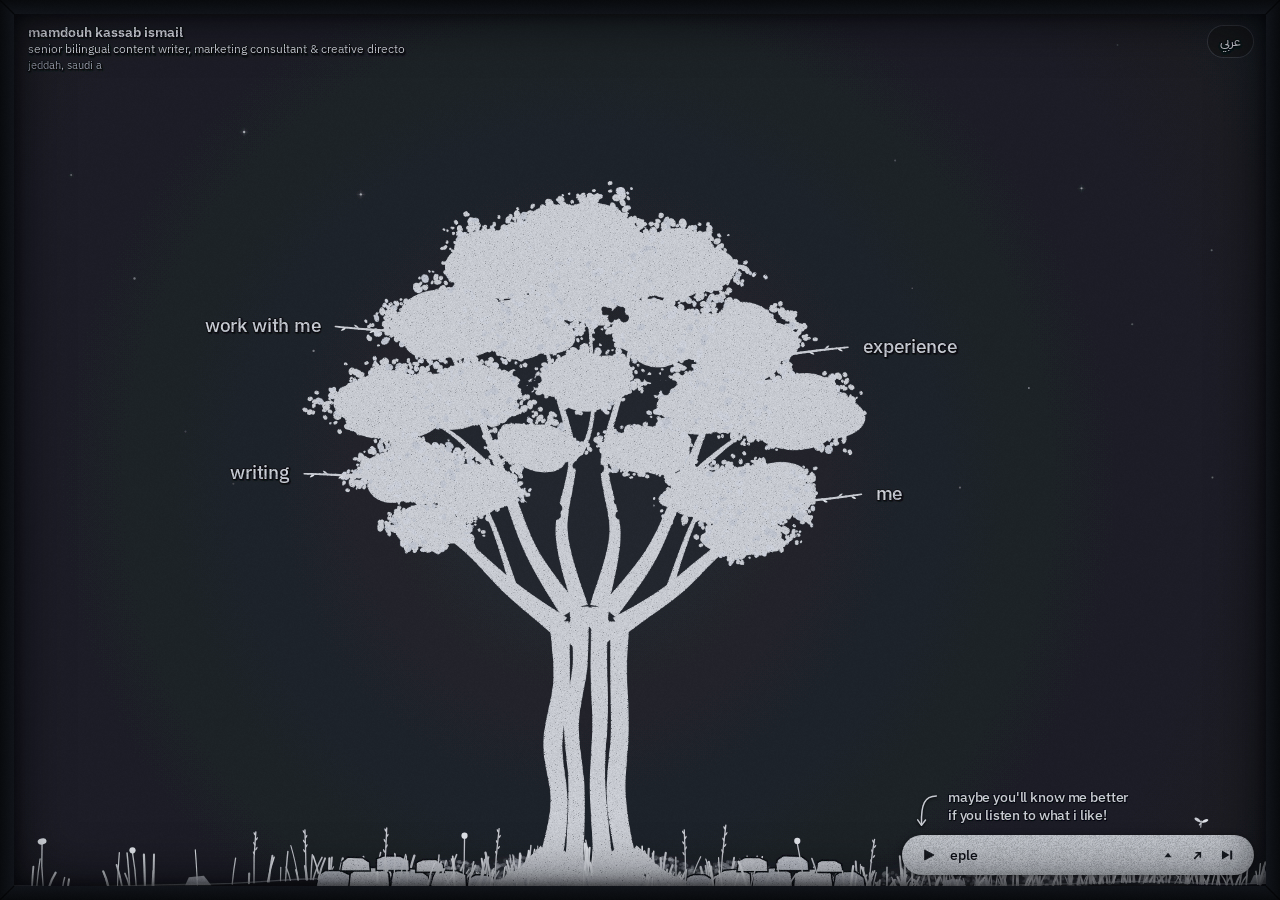
==== commit 544f7fe3: "Add files via upload" ====
--- a/standalone.html
+++ b/standalone.html
@@ -25,7 +25,7 @@
     <meta name="twitter:title" content="ممدوح كساب إسماعيل | Mamdouh Kassab Ismail" />
     <meta name="twitter:description" content="كاتب محتوى أول باللغتين العربية والإنجليزية، واستشاري تسويق ومدير إبداعي — جدة، المملكة العربية السعودية." />
     <meta name="twitter:image" content="og-preview.png" />
-    <link rel="icon" href="[data-uri]" type="image/svg+xml" />
+    <link rel="icon" href="./tree/icon/favicon.svg" type="image/svg+xml" />
     <link rel="preconnect" href="https://fonts.googleapis.com" />
     <link rel="preconnect" href="https://fonts.gstatic.com" crossorigin />
     <link
@@ -108,7 +108,7 @@
 }
 
 /* =========================================================================
-   VINTAGE MITERED SHADOW-BOX GALLERY FRAME (z-index: 9990, matching 21C876DF)
+   VINTAGE MITERED SHADOW-BOX GALLERY FRAME (z-index: 9990, dark shadow-box)
    ========================================================================= */
 #vintage-frame,
 .vintage-frame {
@@ -123,8 +123,21 @@
   overflow: hidden;
 }
 
+.frame-vignette {
+  position: absolute;
+  inset: calc(var(--frame-w) - 1px);
+  z-index: 1;
+  border: 0;
+  outline: 0;
+  box-shadow:
+    inset 0 0 54px rgba(4, 5, 8, 0.86),
+    inset 0 0 16px rgba(4, 5, 8, 0.95);
+  pointer-events: none;
+}
+
 .frame-rail {
   position: absolute;
+  z-index: 2;
   pointer-events: none;
 }
 
@@ -133,7 +146,7 @@
   left: 0;
   right: 0;
   height: var(--frame-w);
-  background: linear-gradient(to bottom, #090B0E 0%, #14171E 100%);
+  background: linear-gradient(to bottom, #080A0D 0%, #101319 100%);
   clip-path: polygon(0 0, 100% 0, calc(100% - var(--frame-w)) 100%, var(--frame-w) 100%);
 }
 
@@ -142,7 +155,7 @@
   left: 0;
   right: 0;
   height: var(--frame-w);
-  background: linear-gradient(to bottom, #161920 0%, #080A0D 100%);
+  background: linear-gradient(to bottom, #101319 0%, #080A0D 100%);
   clip-path: polygon(var(--frame-w) 0, calc(100% - var(--frame-w)) 0, 100% 100%, 0 100%);
 }
 
@@ -151,7 +164,7 @@
   bottom: 0;
   left: 0;
   width: var(--frame-w);
-  background: linear-gradient(to right, #0B0D11 0%, #15181F 100%);
+  background: linear-gradient(to right, #080A0D 0%, #101319 100%);
   clip-path: polygon(0 0, 100% var(--frame-w), 100% calc(100% - var(--frame-w)), 0 100%);
 }
 
@@ -160,23 +173,14 @@
   bottom: 0;
   right: 0;
   width: var(--frame-w);
-  background: linear-gradient(to right, #15181F 0%, #0A0C10 100%);
+  background: linear-gradient(to right, #101319 0%, #080A0D 100%);
   clip-path: polygon(0 var(--frame-w), 100% 0, 100% 100%, 0 calc(100% - var(--frame-w)));
-}
-
-.frame-vignette {
-  position: absolute;
-  inset: var(--frame-w);
-  border: 1px solid rgba(210, 215, 225, 0.07);
-  box-shadow:
-    inset 0 0 52px rgba(5, 7, 10, 0.82),
-    inset 0 0 15px rgba(5, 7, 10, 0.92);
-  pointer-events: none;
 }
 
 .vintage-frame-svg {
   position: absolute;
   inset: 0;
+  z-index: 3;
   width: 100%;
   height: 100%;
   display: block;
@@ -929,38 +933,16 @@
 
     <!-- Fixed full-viewport Vintage Mitered Shadow-Box Frame (z-index: 9990, right beneath #film-grain) -->
     <div id="vintage-frame" class="vintage-frame" aria-hidden="true">
+      <div class="frame-vignette"></div>
       <div class="frame-rail frame-rail-top"></div>
       <div class="frame-rail frame-rail-right"></div>
       <div class="frame-rail frame-rail-bottom"></div>
       <div class="frame-rail frame-rail-left"></div>
-      <div class="frame-vignette"></div>
       <svg class="vintage-frame-svg" id="vintage-frame-svg" width="100%" height="100%" xmlns="http://www.w3.org/2000/svg" aria-hidden="true">
-        <svg class="miter-corner miter-tl" x="0" y="0" width="14" height="14" viewBox="0 0 14 14" preserveAspectRatio="none">
-          <line x1="0" y1="0" x2="14" y2="14" stroke="rgba(4, 5, 8, 0.94)" stroke-width="1.35" />
-          <line x1="0.7" y1="0" x2="14" y2="13.3" stroke="rgba(210, 215, 225, 0.08)" stroke-width="0.65" />
-        </svg>
-        <svg class="miter-corner miter-tr" x="100%" y="0" width="14" height="14" viewBox="0 0 14 14" preserveAspectRatio="none" style="overflow:visible">
-          <g transform="translate(-14, 0)">
-            <line x1="14" y1="0" x2="0" y2="14" stroke="rgba(4, 5, 8, 0.94)" stroke-width="1.35" />
-            <line x1="13.3" y1="0" x2="0" y2="13.3" stroke="rgba(210, 215, 225, 0.07)" stroke-width="0.65" />
-          </g>
-        </svg>
-        <svg class="miter-corner miter-bl" x="0" y="100%" width="14" height="14" viewBox="0 0 14 14" preserveAspectRatio="none" style="overflow:visible">
-          <g transform="translate(0, -14)">
-            <line x1="0" y1="14" x2="14" y2="0" stroke="rgba(4, 5, 8, 0.94)" stroke-width="1.35" />
-            <line x1="0" y1="13.3" x2="13.3" y2="0" stroke="rgba(210, 215, 225, 0.07)" stroke-width="0.65" />
-          </g>
-        </svg>
-        <svg class="miter-corner miter-br" x="100%" y="100%" width="14" height="14" viewBox="0 0 14 14" preserveAspectRatio="none" style="overflow:visible">
-          <g transform="translate(-14, -14)">
-            <line x1="14" y1="14" x2="0" y2="0" stroke="rgba(4, 5, 8, 0.94)" stroke-width="1.35" />
-            <line x1="14" y1="13.3" x2="0.7" y2="0" stroke="rgba(210, 215, 225, 0.06)" stroke-width="0.65" />
-          </g>
-        </svg>
-        <line id="miter-seam-tl" x1="0" y1="0" x2="14" y2="14" stroke="rgba(4, 5, 8, 0.94)" stroke-width="1.25" />
-        <line id="miter-seam-tr" x1="1440" y1="0" x2="1426" y2="14" stroke="rgba(4, 5, 8, 0.94)" stroke-width="1.25" />
-        <line id="miter-seam-bl" x1="0" y1="900" x2="14" y2="886" stroke="rgba(4, 5, 8, 0.94)" stroke-width="1.25" />
-        <line id="miter-seam-br" x1="1440" y1="900" x2="1426" y2="886" stroke="rgba(4, 5, 8, 0.94)" stroke-width="1.25" />
+        <line id="miter-seam-tl" x1="0" y1="0" x2="14" y2="14" stroke="rgba(0, 0, 0, 0.65)" stroke-width="1.25" />
+        <line id="miter-seam-tr" x1="1440" y1="0" x2="1426" y2="14" stroke="rgba(0, 0, 0, 0.65)" stroke-width="1.25" />
+        <line id="miter-seam-bl" x1="0" y1="900" x2="14" y2="886" stroke="rgba(0, 0, 0, 0.65)" stroke-width="1.25" />
+        <line id="miter-seam-br" x1="1440" y1="900" x2="1426" y2="886" stroke="rgba(0, 0, 0, 0.65)" stroke-width="1.25" />
       </svg>
     </div>
 
@@ -11150,17 +11132,17 @@
   }
 
   function stepAnimations(dt) {
-    // 1. ~1.45s True Botanical Growth-Order Stipple Reveal at 1:1 proportions
-    const treeRaw = clamp(introElapsed / 1.45, 0, 1);
+    // 1. ~1.32s True Botanical Growth-Order Stipple Reveal at 1:1 proportions (+10% speed)
+    const treeRaw = clamp(introElapsed / 1.32, 0, 1);
     introTreeProgress = easeOutCubic(treeRaw);
     treeGrow = introTreeProgress;
     introGrow = introTreeProgress;
 
-    const rootsRaw = clamp(introElapsed / 1.35, 0, 1);
+    const rootsRaw = clamp(introElapsed / 1.23, 0, 1);
     rootsGrow = easeOutCubic(rootsRaw);
 
-    // 2. Smooth, dreamy reference-faithful camera glide (damping 3.5 -> ~1.0s-1.2s glide; direct drag stays 0ms instant)
-    const camEase = 1 - Math.exp(-3.5 * dt);
+    // 2. Smooth, poised camera glide (damping 3.9 -> +11% speed; direct drag stays 0ms instant)
+    const camEase = 1 - Math.exp(-3.9 * dt);
     const goalX = targetCam.x + panOffset.x;
     const goalY = targetCam.y + panOffset.y;
     baseCam.x += (goalX - baseCam.x) * camEase;
@@ -11168,10 +11150,10 @@
     baseCam.zoom += (targetCam.zoom - baseCam.zoom) * camEase;
 
     if (!activeBranch && !hasOpenedAnyBranch) {
-      const camGlideP = easeOutCubic(clamp(introElapsed / 1.55, 0, 1));
+      const camGlideP = easeOutCubic(clamp(introElapsed / 1.41, 0, 1));
       introCamRem = 1 - camGlideP;
     } else {
-      introCamRem *= Math.exp(-3.5 * dt);
+      introCamRem *= Math.exp(-3.9 * dt);
       if (introCamRem < 0.0005) introCamRem = 0;
     }
 
@@ -11184,14 +11166,14 @@
     starMouse.x += (starMouseTarget.x - starMouse.x) * starEase;
     starMouse.y += (starMouseTarget.y - starMouse.y) * starEase;
 
-    // 3. Boot identity whisper types in calmly (~25% gentler rate) & erases smoothly (~0.38s)
-    if (!activeBranch && !hasOpenedAnyBranch && introElapsed <= 1.22) {
+    // 3. Boot identity whisper types in (+10% speed) & erases smoothly (~0.345s)
+    if (!activeBranch && !hasOpenedAnyBranch && introElapsed <= 1.10) {
       identityErasing = false;
-      identityType = clamp((introElapsed - 0.22) / 0.98, 0, 1);
+      identityType = clamp((introElapsed - 0.20) / 0.89, 0, 1);
     } else {
-      const idGoal = !activeBranch && introElapsed >= 0.22 ? 1 : 0;
+      const idGoal = !activeBranch && introElapsed >= 0.20 ? 1 : 0;
       identityErasing = identityType > idGoal;
-      identityType = approach(identityType, idGoal, 1 / 0.98, 1 / 0.38, dt);
+      identityType = approach(identityType, idGoal, 1 / 0.89, 1 / 0.345, dt);
     }
 
     // 4. Portrait & Project Photo hover interpolation
@@ -11202,7 +11184,7 @@
       isPortraitHovered = hitTestPortrait(lastPointerScreen.x, lastPointerScreen.y);
     }
     const hoverGoal = activeBranch === "me" && isPortraitHovered ? 1 : 0;
-    portraitHoverMix = approach(portraitHoverMix, hoverGoal, 1 / 0.32, 1 / 0.32, dt);
+    portraitHoverMix = approach(portraitHoverMix, hoverGoal, 1 / 0.29, 1 / 0.29, dt);
 
     const d = getLocale();
     const photoHoverEase = 1 - Math.exp(-8.5 * dt);
@@ -11224,7 +11206,7 @@
     // Gentle crown wind-sway impulse decay when a retracting branch merges back into the olive crown
     if (crownRustleImpulse > 0.001) {
       crownRustlePhase += dt;
-      crownRustleImpulse *= Math.exp(-2.4 * dt);
+      crownRustleImpulse *= Math.exp(-2.66 * dt);
       if (crownRustleImpulse < 0.001) crownRustleImpulse = 0;
     }
 
@@ -11239,46 +11221,46 @@
       const isSelected = activeBranch === k;
       const isHome = activeBranch === null;
 
-      // ~40ms/char (~25% gentler) discrete branch title typing & ~1.85x smooth backwards erase!
+      // ~36.4ms/char (+10% speed) discrete branch title typing & ~1.85x smooth backwards erase!
       const charCount = Math.max(4, (bCfg.label || "").length);
-      const labelWriteDur = charCount * 0.040;
-      const labelEraseDur = Math.max(0.14, labelWriteDur / 1.85);
+      const labelWriteDur = charCount * 0.0364;
+      const labelEraseDur = Math.max(0.127, labelWriteDur / 1.85);
       const labelRateUp = 1 / labelWriteDur;
       const labelRateDown = 1 / labelEraseDur;
 
       if (isHome) {
-        const twigStart = 1.00 + bIdx * 0.095;
-        if (!hasOpenedAnyBranch && introElapsed < 2.35) {
+        const twigStart = 0.91 + bIdx * 0.086;
+        if (!hasOpenedAnyBranch && introElapsed < 2.14) {
           mainTwigGrow[k] =
             introElapsed <= twigStart
               ? 0
-              : clamp((introElapsed - twigStart) / 0.50, 0, 1);
+              : clamp((introElapsed - twigStart) / 0.45, 0, 1);
         } else {
           const canExtend = introElapsed > twigStart && maxAnyLimb < 0.44;
-          mainTwigGrow[k] = approach(mainTwigGrow[k], canExtend ? 1 : 0, 1 / 0.50, 1 / 0.44, dt);
+          mainTwigGrow[k] = approach(mainTwigGrow[k], canExtend ? 1 : 0, 1 / 0.45, 1 / 0.40, dt);
         }
 
-        const labelGoal = mainTwigGrow[k] >= 0.52 ? 1 : 0;
+        const labelGoal = mainTwigGrow[k] >= 0.48 ? 1 : 0;
         mainLabelErasing[k] = mainLabelType[k] > labelGoal;
         mainLabelType[k] = approach(mainLabelType[k], labelGoal, labelRateUp, labelRateDown, dt);
-        underlineProg[k] = approach(underlineProg[k], 0, 2.2, 2.8, dt);
+        underlineProg[k] = approach(underlineProg[k], 0, 2.44, 3.11, dt);
       } else if (isSelected && k === "experience") {
         // Smoothly retract horizontal resting label/twig as the arching experience bough takes over
         mainLabelErasing[k] = mainLabelType[k] > 0;
         mainLabelType[k] = approach(mainLabelType[k], 0, labelRateUp, labelRateDown * 1.15, dt);
-        mainTwigGrow[k] = approach(mainTwigGrow[k], mainLabelType[k] > 0.18 ? 1 : 0, 2.2, 2.4, dt);
-        underlineProg[k] = approach(underlineProg[k], 0, 2.2, 2.8, dt);
+        mainTwigGrow[k] = approach(mainTwigGrow[k], mainLabelType[k] > 0.18 ? 1 : 0, 2.44, 2.66, dt);
+        underlineProg[k] = approach(underlineProg[k], 0, 2.44, 3.11, dt);
       } else if (isSelected) {
-        mainTwigGrow[k] = approach(mainTwigGrow[k], 1, 2.2, 2.2, dt);
+        mainTwigGrow[k] = approach(mainTwigGrow[k], 1, 2.44, 2.44, dt);
         mainLabelErasing[k] = false;
         mainLabelType[k] = approach(mainLabelType[k], 1, labelRateUp, labelRateDown, dt);
-        underlineProg[k] = approach(underlineProg[k], 1, 2.0, 2.6, dt);
+        underlineProg[k] = approach(underlineProg[k], 1, 2.22, 2.89, dt);
       } else {
         mainLabelErasing[k] = mainLabelType[k] > 0;
         mainLabelType[k] = approach(mainLabelType[k], 0, labelRateUp, labelRateDown, dt);
         const twigGoal = mainLabelType[k] > 0.22 ? 1 : 0;
-        mainTwigGrow[k] = approach(mainTwigGrow[k], twigGoal, 2.2, 2.3, dt);
-        underlineProg[k] = approach(underlineProg[k], 0, 2.2, 2.8, dt);
+        mainTwigGrow[k] = approach(mainTwigGrow[k], twigGoal, 2.44, 2.55, dt);
+        underlineProg[k] = approach(underlineProg[k], 0, 2.44, 3.11, dt);
       }
 
       let maxChildItemType = 0;
@@ -11288,22 +11270,22 @@
         if ((subTwigGrow[it.id] || 0) > maxChildSubTwig) maxChildSubTwig = subTwigGrow[it.id] || 0;
       });
 
-      // Reference-Faithful Calm Branch Opening & Overlapping Closing Choreography:
-      // - Main branches (work, writing, me): open over ~1.05s, close over ~0.92s (with ~0.36s ~1.85x backwards erase overlapping organically)
-      // - Experience arching bough: opens over ~1.38s, closes over ~0.98s
+      // Calibrated +11% Speed Dial-Up (neither sluggish nor fast):
+      // - Main branches (work, writing, me): open ~0.96s, close ~0.86s
+      // - Experience arching bough: open ~1.24s, close ~0.88s
       if (k === "me") {
-        const bioGoal = isSelected && branchLimbGrow.me >= 0.52 ? 1 : 0;
+        const bioGoal = isSelected && branchLimbGrow.me >= 0.48 ? 1 : 0;
         meBioErasing = meBioType > bioGoal;
-        meBioType = approach(meBioType, bioGoal, 1 / 0.98, 1 / 0.36, dt); // ~0.36s calm backwards erase
-
-        const headGoal = isSelected && branchLimbGrow.me >= 0.56 ? 1 : 0;
+        meBioType = approach(meBioType, bioGoal, 1 / 0.89, 1 / 0.327, dt);
+
+        const headGoal = isSelected && branchLimbGrow.me >= 0.52 ? 1 : 0;
         meProjectsHeadingErasing = meProjectsHeadingType > headGoal;
-        meProjectsHeadingType = approach(meProjectsHeadingType, headGoal, 1 / 0.70, 1 / 0.35, dt);
+        meProjectsHeadingType = approach(meProjectsHeadingType, headGoal, 1 / 0.636, 1 / 0.318, dt);
 
         const meHoldWhileText = meBioType > 0.85 || maxChildItemType > 0.85;
         const meGoal = isSelected ? 1 : meHoldWhileText ? 1 : 0;
         branchRetracting.me = branchRaw.me > meGoal;
-        branchRaw.me = approach(branchRaw.me, meGoal, 1 / 1.14, 1 / 0.98, dt);
+        branchRaw.me = approach(branchRaw.me, meGoal, 1 / 1.02, 1 / 0.90, dt);
         branchLimbGrow.me = branchRetracting.me
           ? easeInOutCubic(branchRaw.me)
           : easeOrganicBranch(branchRaw.me);
@@ -11311,7 +11293,7 @@
         const expHoldWhileText = maxChildItemType > 0.85;
         const expGoal = isSelected ? 1 : expHoldWhileText ? 1 : 0;
         expBoughRetracting = expBoughRaw > expGoal;
-        expBoughRaw = approach(expBoughRaw, expGoal, 1 / 1.42, 1 / 1.04, dt);
+        expBoughRaw = approach(expBoughRaw, expGoal, 1 / 1.28, 1 / 0.935, dt);
         expBoughGrow = expBoughRetracting
           ? easeInOutCubic(expBoughRaw)
           : easeOutCubic(expBoughRaw);
@@ -11321,7 +11303,7 @@
         const stdHoldWhileText = maxChildItemType > 0.85;
         const limbGoal = isSelected ? 1 : stdHoldWhileText ? 1 : 0;
         branchRetracting[k] = branchRaw[k] > limbGoal;
-        branchRaw[k] = approach(branchRaw[k], limbGoal, 1 / 1.14, 1 / 0.98, dt);
+        branchRaw[k] = approach(branchRaw[k], limbGoal, 1 / 1.02, 1 / 0.90, dt);
         branchLimbGrow[k] = branchRetracting[k]
           ? easeInOutCubic(branchRaw[k])
           : easeOrganicBranch(branchRaw[k]);
@@ -11341,23 +11323,23 @@
           !isExpClosingThisYear &&
           (activeItem === id || expandedItems.has(id));
 
-        const lvl2OpenDur = k === "experience" ? 0.85 : 0.68;
-        const lvl2RetractDur = k === "experience" ? 0.72 : 0.62;
+        const lvl2OpenDur = k === "experience" ? 0.766 : 0.613;
+        const lvl2RetractDur = k === "experience" ? 0.649 : 0.559;
 
         if (isItemSelected) {
           itemRaw[id] = approach(curItemRaw, 1, 1 / lvl2OpenDur, 1 / lvl2RetractDur, dt);
           lvl2ShootGrow[id] = easeOutCubic(itemRaw[id]);
-          const t2Goal = lvl2ShootGrow[id] >= 0.52 ? 1 : 0;
+          const t2Goal = lvl2ShootGrow[id] >= 0.48 ? 1 : 0;
           lvl2Erasing[id] = curT2 > t2Goal;
-          lvl2Type[id] = approach(curT2, t2Goal, 1 / 0.85, 1 / 0.36, dt);
+          lvl2Type[id] = approach(curT2, t2Goal, 1 / 0.773, 1 / 0.327, dt);
           if (k === "experience" && activeExpYear === id) {
             expYearShootRaw = itemRaw[id];
             expYearShootGrow = lvl2ShootGrow[id];
           }
         } else {
-          // Calm sub-item collapse: ~0.36s backwards erase overlapping with ~0.62s (~0.72s for experience) cubic-in-out shoot folding
+          // Calibrated +11% speed sub-item collapse
           lvl2Erasing[id] = curT2 > 0;
-          lvl2Type[id] = approach(curT2, 0, 1 / 0.85, 1 / 0.36, dt);
+          lvl2Type[id] = approach(curT2, 0, 1 / 0.773, 1 / 0.327, dt);
           const holdShoot = lvl2Type[id] > 0.84 ? 1 : 0;
           itemRaw[id] = approach(curItemRaw, holdShoot, 1 / lvl2OpenDur, 1 / lvl2RetractDur, dt);
           lvl2ShootGrow[id] = easeInOutCubic(itemRaw[id]);
@@ -11386,47 +11368,47 @@
 
         const sumGoal =
           isSelected && activeItem && !closingExpYear && activeItem !== id ? 0.28 : 1.0;
-        siblingSumFactor[id] = approach(curSumF, sumGoal, 1.9, 2.2, dt);
+        siblingSumFactor[id] = approach(curSumF, sumGoal, 2.11, 2.44, dt);
 
         if (k === "experience") {
           const nodeT = typeof it.t === "number" ? it.t : 0.16 + idx * 0.15;
           if (isSelected) {
             const sproutThreshold = idx === 5 ? 0.93 : nodeT - 0.02;
             const canSprout = expBoughGrow >= sproutThreshold;
-            subTwigRaw[id] = approach(curSubRaw, canSprout ? 1 : 0, 1 / 0.68, 1 / 0.52, dt);
+            subTwigRaw[id] = approach(curSubRaw, canSprout ? 1 : 0, 1 / 0.613, 1 / 0.468, dt);
             subTwigGrow[id] = canSprout ? easeOutCubic(subTwigRaw[id]) : easeInOutCubic(subTwigRaw[id]);
-            const yrGoal = subTwigGrow[id] >= 0.52 ? 1 : 0;
+            const yrGoal = subTwigGrow[id] >= 0.48 ? 1 : 0;
             itemErasing[id] = curType > yrGoal;
-            itemType[id] = approach(curType, yrGoal, 1 / 0.46, 1 / 0.34, dt);
+            itemType[id] = approach(curType, yrGoal, 1 / 0.418, 1 / 0.309, dt);
           } else {
             itemErasing[id] = curType > 0;
-            itemType[id] = approach(curType, 0, 1 / 0.46, 1 / 0.34, dt);
+            itemType[id] = approach(curType, 0, 1 / 0.418, 1 / 0.309, dt);
             const subGoal = (itemType[id] > 0.58 || lvl2ShootGrow[id] > 0.20) && expBoughGrow >= nodeT * 0.85 ? 1 : 0;
-            subTwigRaw[id] = approach(curSubRaw, subGoal, 1 / 0.68, 1 / 0.52, dt);
+            subTwigRaw[id] = approach(curSubRaw, subGoal, 1 / 0.613, 1 / 0.468, dt);
             subTwigGrow[id] = easeInOutCubic(subTwigRaw[id]);
           }
         } else if (isSelected && k === "me") {
           const matchesFlt = isMeProjectMatchingFilter(it);
-          const stagger = Math.min(0.52, idx * 0.062);
-          const canSprout = matchesFlt && branchLimbGrow.me > 0.24 + stagger;
-          subTwigRaw[id] = approach(curSubRaw, canSprout ? 1 : 0, 1 / 0.82, 1 / 0.56, dt);
+          const stagger = Math.min(0.47, idx * 0.056);
+          const canSprout = matchesFlt && branchLimbGrow.me > 0.22 + stagger;
+          subTwigRaw[id] = approach(curSubRaw, canSprout ? 1 : 0, 1 / 0.739, 1 / 0.505, dt);
           subTwigGrow[id] = canSprout ? easeOrganicBranch(subTwigRaw[id]) : easeInOutCubic(subTwigRaw[id]);
-          const itemGoal = matchesFlt && subTwigGrow[id] >= 0.52 ? 1 : 0;
+          const itemGoal = matchesFlt && subTwigGrow[id] >= 0.48 ? 1 : 0;
           itemErasing[id] = curType > itemGoal;
-          itemType[id] = approach(curType, itemGoal, 1 / 0.86, 1 / 0.36, dt);
+          itemType[id] = approach(curType, itemGoal, 1 / 0.782, 1 / 0.327, dt);
         } else if (isSelected) {
-          const stagger = Math.min(0.56, idx * 0.085);
-          const canSprout = branchLimbGrow[k] > 0.24 + stagger;
-          subTwigRaw[id] = approach(curSubRaw, canSprout ? 1 : 0, 1 / 0.82, 1 / 0.56, dt);
+          const stagger = Math.min(0.50, idx * 0.077);
+          const canSprout = branchLimbGrow[k] > 0.22 + stagger;
+          subTwigRaw[id] = approach(curSubRaw, canSprout ? 1 : 0, 1 / 0.739, 1 / 0.505, dt);
           subTwigGrow[id] = canSprout ? easeOrganicBranch(subTwigRaw[id]) : easeInOutCubic(subTwigRaw[id]);
-          const itemGoal = subTwigGrow[id] >= 0.52 ? 1 : 0;
+          const itemGoal = subTwigGrow[id] >= 0.48 ? 1 : 0;
           itemErasing[id] = curType > itemGoal;
-          itemType[id] = approach(curType, itemGoal, 1 / 0.90, 1 / 0.36, dt);
+          itemType[id] = approach(curType, itemGoal, 1 / 0.818, 1 / 0.327, dt);
         } else {
           itemErasing[id] = curType > 0;
-          itemType[id] = approach(curType, 0, 1 / 0.90, 1 / 0.36, dt);
+          itemType[id] = approach(curType, 0, 1 / 0.818, 1 / 0.327, dt);
           const subGoal = itemType[id] > 0.62 || lvl2ShootGrow[id] > 0.22 ? 1 : 0;
-          subTwigRaw[id] = approach(curSubRaw, subGoal, 1 / 0.82, 1 / 0.56, dt);
+          subTwigRaw[id] = approach(curSubRaw, subGoal, 1 / 0.739, 1 / 0.505, dt);
           subTwigGrow[id] = easeInOutCubic(subTwigRaw[id]);
         }
       });
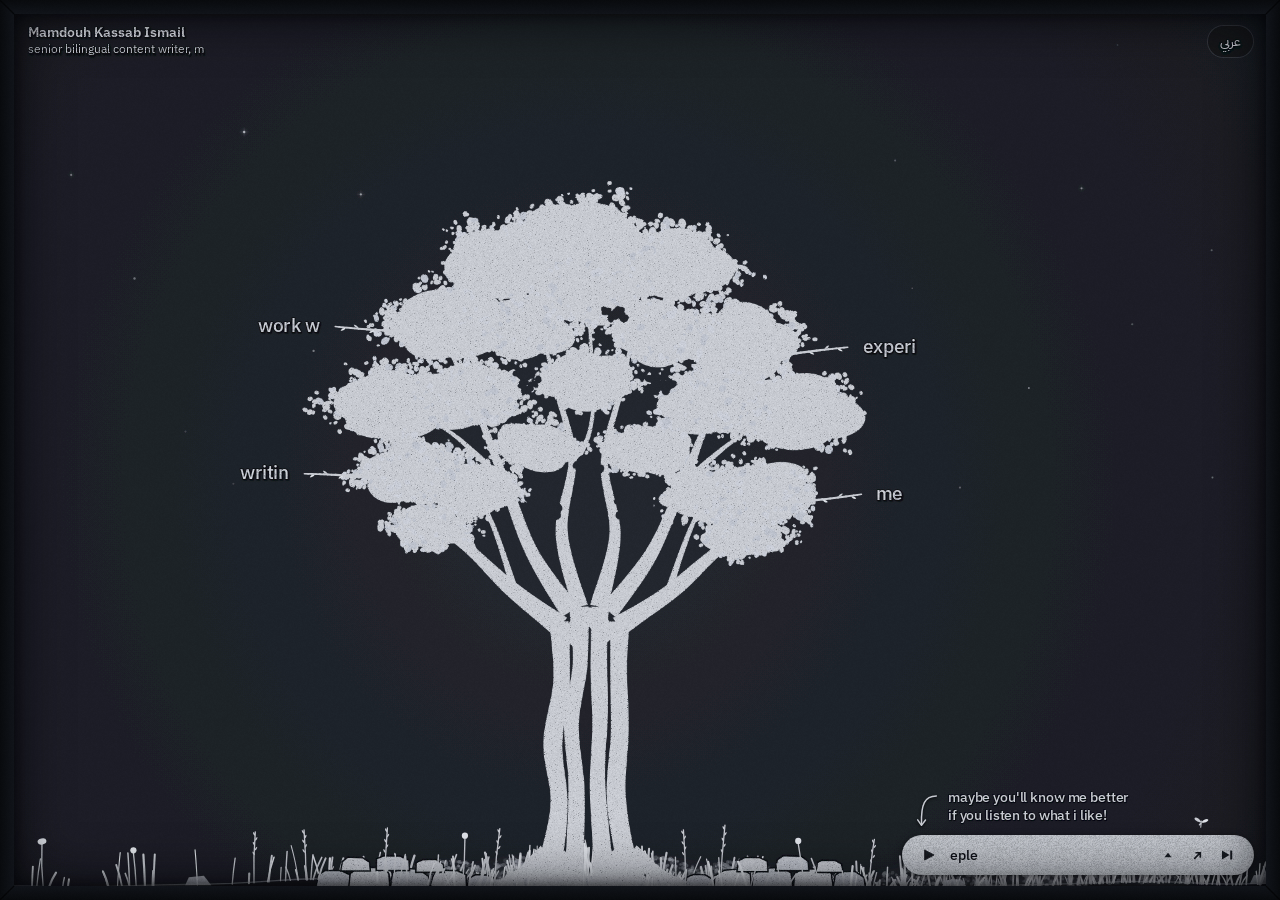
==== commit 4d3e62bc: "Update standalone.html" ====
--- a/standalone.html
+++ b/standalone.html
@@ -1164,7 +1164,7 @@
 window.SITE_DATA = {
   "en": {
     "dir": "ltr",
-    "pageTitle": "mamdouh kassab ismail — senior bilingual content writer, marketing consultant & creative director",
+    "pageTitle": "Mamdouh Kassab Ismail — senior bilingual content writer, marketing consultant & creative director",
     "langBtn": "عربي",
     "backLabel": "↩",
     "collapseNote": "← fold branch",
@@ -1178,7 +1178,7 @@
     "sequentialLabel": "sequential",
     "copiedPrefix": "copied",
     "identity": {
-      "name": "mamdouh kassab ismail",
+      "name": "Mamdouh Kassab Ismail",
       "role": "senior bilingual content writer, marketing consultant & creative director",
       "location": "jeddah, saudi arabia",
       "phone": "+966 56 332 1033",
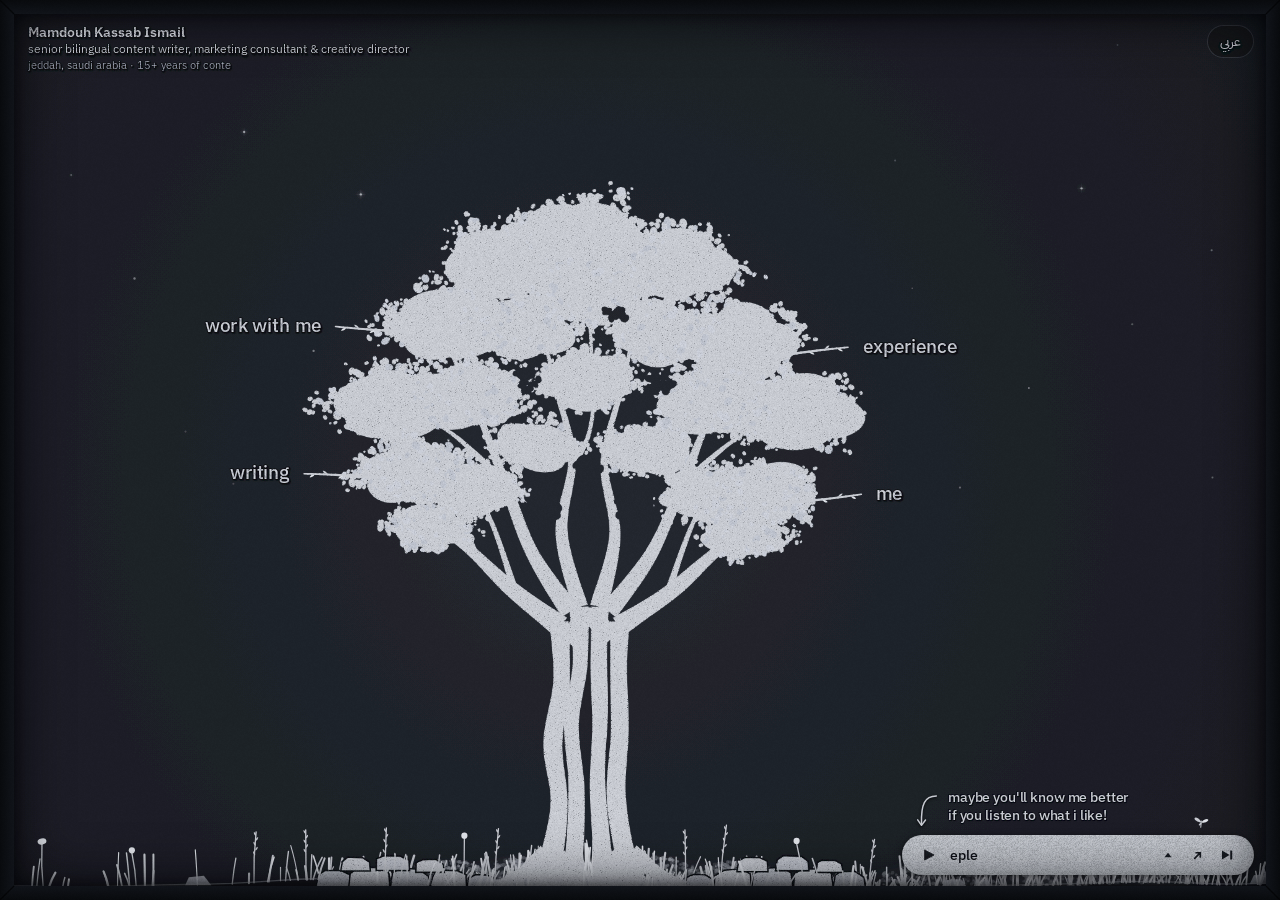
==== commit 96f3a4fc: "Update standalone.html" ====
--- a/standalone.html
+++ b/standalone.html
@@ -1331,7 +1331,7 @@
             "title": "direct contact · jeddah, saudi arabia",
             "summary": "senior bilingual content, creative direction & technical proposals.",
             "body": [
-              "mamdouh kassab ismail — senior bilingual content writer, marketing consultant & creative director.",
+              "Mamdouh Kassab Ismail — senior bilingual content writer, marketing consultant & creative director.",
               "based in jeddah, saudi arabia. reach out directly by email or phone for consultancy, creative direction, or bilingual content and technical proposal collaborations."
             ],
             "actions": [
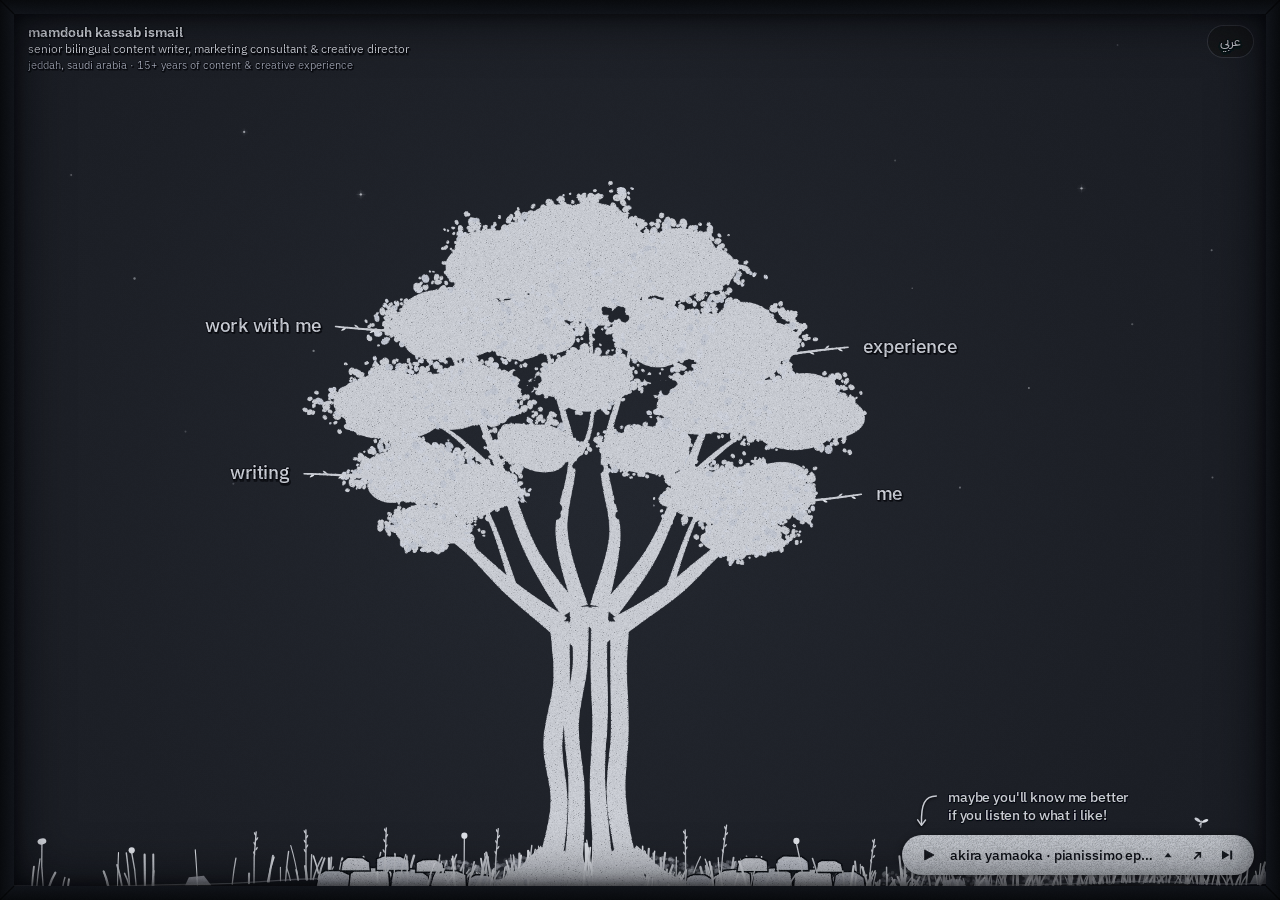
==== commit 5c8a0336: "Add files via upload" ====
--- a/standalone.html
+++ b/standalone.html
@@ -46,7 +46,7 @@
   --pill-bg: #C3C6CD;
   --pill-ink: #0D1016;
   --frame-w: 14px;
-  --pill-grain-uri: url("[data-uri]");
+  --pill-grain-uri: url("[data-uri]");
   --font-en: "IBM Plex Sans", "IBM Plex Sans Arabic", -apple-system, BlinkMacSystemFont, "Segoe UI", sans-serif;
   --font-ar: "IBM Plex Sans Arabic", "IBM Plex Sans", -apple-system, BlinkMacSystemFont, "Segoe UI", Tahoma, sans-serif;
   --font-sans: "IBM Plex Sans", "IBM Plex Sans Arabic", -apple-system, BlinkMacSystemFont, "Segoe UI", sans-serif;
@@ -77,10 +77,14 @@
   margin: 0;
   padding: 0;
   width: 100%;
-  height: 100vh;
+  height: 100%;
   height: 100dvh;
+  position: fixed;
+  inset: 0;
   overflow: hidden;
   overscroll-behavior: none;
+  -webkit-overflow-scrolling: auto;
+  -webkit-text-size-adjust: 100%;
   background-color: #161920;
   background: radial-gradient(circle at 48% 42%, #23272F 0%, #1C1F26 46%, #161920 100%);
   color: var(--chalk);
@@ -94,13 +98,16 @@
 
 #sheet {
   display: block;
-  width: 100vw;
-  height: 100vh;
+  width: 100%;
+  height: 100%;
   width: 100dvw;
   height: 100dvh;
   touch-action: none;
+  transform: translateZ(0);
+  -webkit-transform: translateZ(0);
+  backface-visibility: hidden;
+  -webkit-backface-visibility: hidden;
   cursor: default;
-  filter: url(#canvas-ink-roughen);
 }
 
 #sheet.is-pointer {
@@ -114,8 +121,8 @@
 .vintage-frame {
   position: fixed;
   inset: 0;
-  width: 100vw;
-  height: 100vh;
+  width: 100%;
+  height: 100%;
   width: 100dvw;
   height: 100dvh;
   pointer-events: none;
@@ -187,21 +194,20 @@
   pointer-events: none;
 }
 
-/* True top-layer full-viewport monochromatic risograph grain above frame & UI controls */
+/* Lightweight static 128x128 monochromatic risograph grain above frame & UI controls (zero @keyframes!) */
 #film-grain,
 .film-grain {
   position: fixed;
   inset: 0;
-  width: 100vw;
-  height: 100vh;
-  width: 100dvw;
-  height: 100dvh;
+  width: 100%;
+  height: 100%;
   pointer-events: none;
   z-index: 9999;
   background-repeat: repeat;
-  background-size: 192px 192px;
+  background-size: 128px 128px;
   opacity: 0.075;
   mix-blend-mode: overlay;
+  animation: none;
 }
 
 /* Whisper-subtle language toggle: safe >= 24px desktop inset inside 14px vintage frame */
@@ -796,6 +802,31 @@
   transform: translateX(-50%) translateY(0);
 }
 
+/* Mobile & touch GPU compositor hardening: zero real-time SVG feTurbulence / feDisplacementMap filters */
+@media (max-width: 900px), (hover: none), (pointer: coarse) {
+  .music-capsule,
+  .music-pill,
+  .playlist-drawer,
+  .music-playlist,
+  #btn-back,
+  .back-pill,
+  .music-whisper,
+  .music-note-wrap,
+  #btn-lang,
+  .ghost-toggle,
+  .capsule-moth,
+  .capsule-grass,
+  .curved-arrow {
+    filter: none !important;
+    -webkit-filter: none !important;
+  }
+  #film-grain,
+  .film-grain {
+    mix-blend-mode: normal;
+    opacity: 0.06;
+  }
+}
+
 @media (max-width: 900px) {
   .corner-controls,
   html[lang="en"] .corner-controls {
@@ -911,21 +942,17 @@
     </style>
   </head>
   <body>
-    <!-- Hidden SVG Hand-Printed Letterpress & Canvas Ink Roughening Filters -->
+    <!-- Hidden SVG Hand-Printed Letterpress Filter (desktop static UI pills only; NEVER applied to #sheet or mobile touch layers) -->
     <svg width="0" height="0" aria-hidden="true" style="position:absolute;width:0;height:0;overflow:hidden;pointer-events:none">
       <defs>
         <filter id="ink-roughen" x="-5%" y="-5%" width="110%" height="110%">
           <feTurbulence type="fractalNoise" baseFrequency="0.05" numOctaves="3" seed="7" result="n" />
           <feDisplacementMap in="SourceGraphic" in2="n" scale="1.45" xChannelSelector="R" yChannelSelector="G" />
         </filter>
-        <filter id="canvas-ink-roughen" x="-2%" y="-2%" width="104%" height="104%">
-          <feTurbulence type="fractalNoise" baseFrequency="0.07" numOctaves="3" seed="11" result="n" />
-          <feDisplacementMap in="SourceGraphic" in2="n" scale="1.15" xChannelSelector="R" yChannelSelector="G" />
-        </filter>
       </defs>
     </svg>
 
-    <!-- 100% world-space physical branching canvas (zero HTML modals or popups) -->
+    <!-- 100% world-space physical branching canvas (zero HTML modals or popups, zero SVG filters) -->
     <canvas
       id="sheet"
       aria-label="mamdouh kassab ismail: work with me, experience, writing, me"
@@ -946,7 +973,7 @@
       </svg>
     </div>
 
-    <!-- Full-viewport top-layer monochromatic risograph/lithograph grain overlay (z-index: 9999) -->
+    <!-- Full-viewport top-layer static 128x128 monochromatic risograph/lithograph grain overlay (z-index: 9999) -->
     <div id="film-grain" class="film-grain" aria-hidden="true"></div>
 
     <!-- Bottom-left botanical back button (68x38, hidden at Home root) -->
@@ -1164,7 +1191,7 @@
 window.SITE_DATA = {
   "en": {
     "dir": "ltr",
-    "pageTitle": "Mamdouh Kassab Ismail — senior bilingual content writer, marketing consultant & creative director",
+    "pageTitle": "mamdouh kassab ismail — senior bilingual content writer, marketing consultant & creative director",
     "langBtn": "عربي",
     "backLabel": "↩",
     "collapseNote": "← fold branch",
@@ -1178,7 +1205,7 @@
     "sequentialLabel": "sequential",
     "copiedPrefix": "copied",
     "identity": {
-      "name": "Mamdouh Kassab Ismail",
+      "name": "mamdouh kassab ismail",
       "role": "senior bilingual content writer, marketing consultant & creative director",
       "location": "jeddah, saudi arabia",
       "phone": "+966 56 332 1033",
@@ -1331,7 +1358,7 @@
             "title": "direct contact · jeddah, saudi arabia",
             "summary": "senior bilingual content, creative direction & technical proposals.",
             "body": [
-              "Mamdouh Kassab Ismail — senior bilingual content writer, marketing consultant & creative director.",
+              "mamdouh kassab ismail — senior bilingual content writer, marketing consultant & creative director.",
               "based in jeddah, saudi arabia. reach out directly by email or phone for consultancy, creative direction, or bilingual content and technical proposal collaborations."
             ],
             "actions": [
@@ -3086,20 +3113,26 @@
   const projectPhotoCards = {};
   const projectHalftoneCards = projectPhotoCards;
   const projectPhotoHover = {};
+  const projectPhotoTouchReveal = {};
   const projectPhotoLift = {};
   const projectPhotoLoadState = {};
   let lastMeProjectPhotoBoxes = [];
 
-  // Viewport & Choreographed Spring Camera
-  let vw = window.innerWidth;
-  let vh = window.innerHeight;
+  // Viewport & Choreographed Spring Camera (DPR capped <= 2 for 60/120fps Retina mobile fill-rate)
+  let vw = Math.max(1, Math.round(window.innerWidth || 390));
+  let vh = Math.max(1, Math.round(window.innerHeight || 844));
   let dpr = Math.min(window.devicePixelRatio || 1, 2);
+  let isBootReady = false;
 
   const cam = { x: 0, y: -300, zoom: 1 };
   const baseCam = { x: 0, y: -300, zoom: 1 };
   const targetCam = { x: 0, y: -300, zoom: 1 };
-  const defaultTargetCam = { x: 0, y: -300, zoom: 1 };
-  const panOffset = { x: 0, y: 0 };
+  const baseTargetCam = { x: 0, y: -300, zoom: 1 };
+  const defaultTargetCam = baseTargetCam;
+  const userPan = { x: 0, y: 0 };
+  const panOffset = userPan;
+  const panVelocity = { x: 0, y: 0 };
+  let userZoomMul = 1.0;
 
   // Procedural offscreen assets, growth-order stipple buffers & world props
   let treeBuffer = null;
@@ -3109,8 +3142,14 @@
   let treeFinalRGBA = null;
   let treeGrowAt = null;
   let treeGrowBuckets = null;
+  let treeRowHasInk = null;
+  let treeRowMinGrow = null;
+  const treeSliceMetaCache = {};
+  let lastTreeSliceCount = 0;
+  let lastTreeDrawCalls = 0;
   let lastAnimBucket = -1;
   let treeGrainStats = null;
+  const wrapLinesCache = new Map();
 
   let grainTileCanvas = null;
   let grainPattern = null;
@@ -3470,33 +3509,38 @@
 
   function drawChalkText(str, x, y, fillColor, fontSizePx, alphaMul) {
     if (!str) return "";
-    const fs = Number.isFinite(fontSizePx) && fontSizePx > 0 ? fontSizePx : parseFontSizePx(ctx.font);
+    const fontSize = Number.isFinite(fontSizePx) && fontSizePx > 0 ? fontSizePx : parseFontSizePx(ctx.font);
+    const mappedChalkPattern = resolveChalkFillStyle(fillColor);
     ctx.save();
     if (alphaMul !== undefined && alphaMul < 0.999) {
       ctx.globalAlpha *= clamp(alphaMul, 0, 1);
     }
-    ctx.lineJoin = "round";
-    ctx.lineCap = "round";
-    ctx.miterLimit = 2;
-    ctx.lineWidth = Math.max(1.25, fs * 0.09);
-    ctx.strokeStyle = "rgba(9, 11, 16, 0.84)";
-    ctx.shadowColor = "rgba(6, 8, 12, 0.88)";
-    ctx.shadowBlur = 0.9;
-    ctx.shadowOffsetX = 0.85;
-    ctx.shadowOffsetY = 1.25;
-    ctx.strokeText(str, x, y);
-
     ctx.shadowColor = "transparent";
     ctx.shadowBlur = 0;
     ctx.shadowOffsetX = 0;
     ctx.shadowOffsetY = 0;
-    ctx.fillStyle = resolveChalkFillStyle(fillColor);
+    ctx.lineJoin = "round";
+    ctx.lineCap = "round";
+    ctx.miterLimit = 2;
+
+    // 1) Fast zero-blur GPU glyph-atlas letterpress offset relief pass
+    ctx.strokeStyle = "rgba(5, 7, 11, 0.72)";
+    ctx.lineWidth = Math.max(1.2, fontSize * 0.085);
+    ctx.strokeText(str, x + 0.85, y + 1.25);
+
+    // 2) Crisp ink rim pass
+    ctx.strokeStyle = "rgba(9, 11, 16, 0.86)";
+    ctx.lineWidth = Math.max(1.25, fontSize * 0.09);
+    ctx.strokeText(str, x, y);
+
+    // 3) Pre-baked 128x128 stippled chalk interior pass
+    ctx.fillStyle = mappedChalkPattern;
     ctx.fillText(str, x, y);
     ctx.restore();
 
-    frameStrokeTextCalls++;
+    frameStrokeTextCalls += 2;
     frameFillTextCalls++;
-    totalStrokeTextCalls++;
+    totalStrokeTextCalls += 2;
     totalFillTextCalls++;
     return str;
   }
@@ -3699,15 +3743,21 @@
   // Hand-inked 14x14 lithograph micro-emblems for Selected Projects
   function drawProjectMicroEmblem(kind, cx, cy, color, glowAlpha) {
     ctx.save();
+    ctx.shadowColor = "transparent";
+    ctx.shadowBlur = 0;
+    ctx.shadowOffsetX = 0;
+    ctx.shadowOffsetY = 0;
+    if (glowAlpha && glowAlpha > 0.04) {
+      ctx.fillStyle = `rgba(223, 226, 232, ${(0.09 * clamp(glowAlpha, 0, 1)).toFixed(3)})`;
+      ctx.beginPath();
+      ctx.arc(cx, cy, 7.6, 0, Math.PI * 2);
+      ctx.fill();
+    }
     ctx.strokeStyle = color || CHALK;
     ctx.fillStyle = color || CHALK;
-    ctx.lineWidth = 1.15;
+    ctx.lineWidth = 1.15 + (glowAlpha && glowAlpha > 0.04 ? 0.18 * clamp(glowAlpha, 0, 1) : 0);
     ctx.lineCap = "round";
     ctx.lineJoin = "round";
-    if (glowAlpha && glowAlpha > 0.04) {
-      ctx.shadowColor = "rgba(223, 226, 232, 0.52)";
-      ctx.shadowBlur = 3.5 * glowAlpha;
-    }
 
     if (kind === "crest") {
       ctx.beginPath();
@@ -3913,32 +3963,46 @@
     });
 
     ctx.save();
-    ctx.strokeStyle = color || CHALK_BRIGHT;
-    ctx.lineWidth = Math.min(1.25, lineWidth || 1.15);
+    ctx.shadowColor = "transparent";
+    ctx.shadowBlur = 0;
+    ctx.shadowOffsetX = 0;
+    ctx.shadowOffsetY = 0;
     ctx.lineCap = "round";
     ctx.lineJoin = "round";
-    ctx.shadowColor = "rgba(6, 8, 12, 0.86)";
-    ctx.shadowBlur = 1.5;
-    ctx.shadowOffsetY = 1.0;
-    ctx.beginPath();
+    const lw = Math.min(1.25, lineWidth || 1.15);
     const step = 3.5;
-    let dx = 0;
-    let first = true;
-    while (dx <= span) {
-      const wx = rtlDir ? xRight - dx : xLeft + dx;
-      const wy =
-        y +
-        Math.sin(dx * 0.21 + seed) * 0.44 +
-        Math.cos(dx * 0.47 + seed * 1.63) * 0.20;
-      if (first) {
-        ctx.moveTo(wx, wy);
-        first = false;
-      } else {
-        ctx.lineTo(wx, wy);
-      }
-      if (dx === span) break;
-      dx = Math.min(span, dx + step);
-    }
+
+    const traceWave = (yOff) => {
+      ctx.beginPath();
+      let dx = 0;
+      let first = true;
+      while (dx <= span) {
+        const wx = rtlDir ? xRight - dx : xLeft + dx;
+        const wy =
+          y +
+          yOff +
+          Math.sin(dx * 0.21 + seed) * 0.44 +
+          Math.cos(dx * 0.47 + seed * 1.63) * 0.20;
+        if (first) {
+          ctx.moveTo(wx, wy);
+          first = false;
+        } else {
+          ctx.lineTo(wx, wy);
+        }
+        if (dx === span) break;
+        dx = Math.min(span, dx + step);
+      }
+    };
+
+    // Zero-blur crisp letterpress relief pass + chalk wave pass
+    ctx.strokeStyle = "rgba(5, 7, 11, 0.78)";
+    ctx.lineWidth = lw;
+    traceWave(1.0);
+    ctx.stroke();
+
+    ctx.strokeStyle = color || CHALK_BRIGHT;
+    ctx.lineWidth = lw;
+    traceWave(0);
     ctx.stroke();
     ctx.restore();
   }
@@ -3991,8 +4055,11 @@
   }
 
   function resetPanOffset() {
-    panOffset.x = 0;
-    panOffset.y = 0;
+    userPan.x = 0;
+    userPan.y = 0;
+    panVelocity.x = 0;
+    panVelocity.y = 0;
+    userZoomMul = 1.0;
   }
 
   function computeHomeWorldBounds() {
@@ -4100,6 +4167,10 @@
 
   function wrapLines(text, maxWidth, fontSpec) {
     if (!text) return [];
+    const cacheKey = `${fontSpec}|${Math.round(maxWidth * 2)}|${text}`;
+    const hit = wrapLinesCache.get(cacheKey);
+    if (hit) return hit;
+
     resetCanvasLetterSpacing();
     ctx.font = fontSpec;
     const words = text.split(/\s+/);
@@ -4116,6 +4187,8 @@
       }
     }
     if (cur) lines.push(cur);
+    if (wrapLinesCache.size > 2400) wrapLinesCache.clear();
+    wrapLinesCache.set(cacheKey, lines);
     return lines;
   }
 
@@ -4856,7 +4929,9 @@
       if (activeItem) {
         const mp = meLay.measuredProjects.find((p) => p.item.id === activeItem);
         if (mp) {
+          minX = Math.min(minX, mp.lvl2BoxLeft - 28);
           maxX = Math.max(maxX, mp.lvl2BoxRight + 28);
+          minY = Math.min(minY, mp.lvl2TopY - 28);
           maxY = Math.max(maxY, mp.lvl2TopY + mp.detailH + 44);
         }
       }
@@ -4880,10 +4955,22 @@
   }
 
   function recordDefaultTargetAndApplyInstant(instant, isHome) {
-    defaultTargetCam.x = targetCam.x;
-    defaultTargetCam.y = targetCam.y;
-    defaultTargetCam.zoom = targetCam.zoom;
-    if (instant) {
+    baseTargetCam.x = targetCam.x;
+    baseTargetCam.y = targetCam.y;
+    baseTargetCam.zoom = targetCam.zoom;
+    targetCam.zoom = clamp(baseTargetCam.zoom * userZoomMul, 0.30, 2.2);
+
+    const lim = computeClampedCameraLimits();
+    userPan.x = clamp(userPan.x, lim.minX - baseTargetCam.x, lim.maxX - baseTargetCam.x);
+    userPan.y = clamp(userPan.y, lim.minY - baseTargetCam.y, lim.maxY - baseTargetCam.y);
+    targetCam.x = baseTargetCam.x + userPan.x;
+    targetCam.y = baseTargetCam.y + userPan.y;
+
+    if (instant || isAnyDragActive()) {
+      if (instant) {
+        panVelocity.x = 0;
+        panVelocity.y = 0;
+      }
       baseCam.x = targetCam.x;
       baseCam.y = targetCam.y;
       baseCam.zoom = targetCam.zoom;
@@ -5408,10 +5495,10 @@
     };
   }
 
-  // Generate 256x256 top-layer viewport grain + 128x128 high-DPI capsule stipple grain tile
+  // Generate lightweight static 128x128 RGBA viewport grain + 128x128 high-DPI capsule stipple grain tile
   function initViewportGrain() {
     if (typeof document === "undefined") return;
-    const TILE = 256;
+    const TILE = 128;
     const tile = document.createElement("canvas");
     tile.width = TILE;
     tile.height = TILE;
@@ -5425,13 +5512,24 @@
         const px = img.data;
         const prng = mulberry32(9021077);
         for (let i = 0; i < TILE * TILE; i++) {
-          const sp = (prng() - 0.5) * 184;
-          const v = clamp(Math.round(128 + sp), 0, 255);
+          const sp = prng() - 0.5;
           const o = i * 4;
-          px[o] = v;
-          px[o + 1] = v;
-          px[o + 2] = v;
-          px[o + 3] = 255;
+          if (sp < -0.06) {
+            px[o] = 10;
+            px[o + 1] = 12;
+            px[o + 2] = 18;
+            px[o + 3] = clamp(Math.round((-sp) * 235), 0, 130);
+          } else if (sp > 0.06) {
+            px[o] = 216;
+            px[o + 1] = 220;
+            px[o + 2] = 228;
+            px[o + 3] = clamp(Math.round(sp * 215), 0, 118);
+          } else {
+            px[o] = 0;
+            px[o + 1] = 0;
+            px[o + 2] = 0;
+            px[o + 3] = 0;
+          }
         }
         try {
           tg.putImageData(img, 0, 0);
@@ -5448,6 +5546,7 @@
             const uri = tile.toDataURL("image/png");
             if (uri && uri.indexOf("data:image/") === 0) {
               filmGrainEl.style.backgroundImage = `url("${uri}")`;
+              filmGrainEl.style.backgroundSize = "128px 128px";
               filmGrainAppliedToDom = true;
             }
           } catch (_) {}
@@ -5880,6 +5979,27 @@
           const bIdx = Math.min(255, Math.floor(gVal * 255));
           treeGrowBuckets[bIdx].push(pIdx);
         }
+      }
+
+      treeRowHasInk = new Uint8Array(H);
+      treeRowMinGrow = new Float32Array(H);
+      for (let y = 0; y < H; y++) {
+        let rowInk = 0;
+        let minG = 2.0;
+        const rowOff = y * W;
+        for (let x = 0; x < W; x++) {
+          const pIdx = rowOff + x;
+          if (treeFinalRGBA[pIdx * 4 + 3] > 0) {
+            rowInk = 1;
+            const gv = treeGrowAt[pIdx];
+            if (gv < minG) minG = gv;
+          }
+        }
+        treeRowHasInk[y] = rowInk;
+        treeRowMinGrow[y] = minG;
+      }
+      for (const k of Object.keys(treeSliceMetaCache)) {
+        delete treeSliceMetaCache[k];
       }
 
       treeAnimBuffer = document.createElement("canvas");
@@ -11072,37 +11192,83 @@
     return cur;
   }
 
+  function getTreeSliceMeta(slices, srcH) {
+    const key = `${slices}:${srcH}`;
+    if (treeSliceMetaCache[key]) return treeSliceMetaCache[key];
+    const meta = new Array(slices);
+    const sliceH = srcH / slices;
+    for (let i = 0; i < slices; i++) {
+      if (!treeRowHasInk || treeRowHasInk.length !== srcH) {
+        meta[i] = { hasInk: true, minGrow: 0 };
+        continue;
+      }
+      const y0 = clamp(Math.floor(i * sliceH), 0, srcH - 1);
+      const y1 = clamp(Math.ceil((i + 1) * sliceH + 1), 0, srcH);
+      let hasInk = false;
+      let minGrow = 2.0;
+      for (let y = y0; y < y1; y++) {
+        if (treeRowHasInk[y]) {
+          hasInk = true;
+          if (treeRowMinGrow[y] < minGrow) minGrow = treeRowMinGrow[y];
+        }
+      }
+      meta[i] = { hasInk, minGrow };
+    }
+    treeSliceMetaCache[key] = meta;
+    return meta;
+  }
+
   function renderTree(timeSec) {
     if (!treeBuffer) return;
-
-    if (introTreeProgress > 0.001) {
+    lastTreeDrawCalls = 0;
+    const slices = vw < 680 ? 14 : 30;
+    lastTreeSliceCount = slices;
+
+    const z = Math.max(0.2, cam.zoom || 1);
+    const viewLeft = cam.x - (vw * 0.5) / z - 18;
+    const viewRight = cam.x + (vw * 0.5) / z + 18;
+    const viewTop = cam.y - (vh * 0.5) / z - 12;
+    const viewBot = cam.y + (vh * 0.5) / z + 12;
+
+    if (introTreeProgress > 0.001 && TREE_W * 0.5 >= viewLeft && -TREE_W * 0.5 <= viewRight) {
       let activeSrc = treeBuffer;
       if (introTreeProgress < 0.999 && treeAnimBuffer) {
         updateTreeAnimBuffer(introTreeProgress);
         activeSrc = treeAnimBuffer;
       }
 
-      // True 1:1 proportions (ZERO scaleX/scaleY stretching, ZERO scalloped clip, ZERO square confetti motes!)
-      const slices = 40;
+      // True 1:1 proportions: 14 slices on mobile (vw < 680) vs 30 on desktop, skipping empty & off-viewport slices!
       const srcSliceH = activeSrc.height / slices;
       const dstSliceH = TREE_BUF_H / slices;
+      const sliceMeta = getTreeSliceMeta(slices, activeSrc.height);
 
       ctx.save();
       for (let i = 0; i < slices; i++) {
+        const sm = sliceMeta[i];
+        if (!sm.hasInk) continue;
+        if (introTreeProgress < 0.999 && sm.minGrow > introTreeProgress) continue;
+
         const wyTop = -TREE_H + i * dstSliceH;
+        if (wyTop + dstSliceH < viewTop || wyTop > viewBot) continue;
+
+        const sy = i * srcSliceH;
+        const sh = Math.min(srcSliceH + 1, activeSrc.height - sy);
+        if (sh <= 0) continue;
+
         const wyMid = wyTop + dstSliceH * 0.5;
         const sway = computeCanopySway(wyMid, timeSec);
         ctx.drawImage(
           activeSrc,
           0,
-          i * srcSliceH,
+          sy,
           activeSrc.width,
-          srcSliceH + 1,
+          sh,
           -TREE_W * 0.5 + sway,
           wyTop,
           TREE_W,
           dstSliceH + 0.48
         );
+        lastTreeDrawCalls++;
       }
       ctx.restore();
     }
@@ -11141,13 +11307,53 @@
     const rootsRaw = clamp(introElapsed / 1.23, 0, 1);
     rootsGrow = easeOutCubic(rootsRaw);
 
-    // 2. Smooth, poised camera glide (damping 3.9 -> +11% speed; direct drag stays 0ms instant)
+    // 2. Smooth, poised camera glide (damping 3.9 -> +11% speed; direct drag is locked 1:1; flick release coasts via iOS inertia)
     const camEase = 1 - Math.exp(-3.9 * dt);
-    const goalX = targetCam.x + panOffset.x;
-    const goalY = targetCam.y + panOffset.y;
-    baseCam.x += (goalX - baseCam.x) * camEase;
-    baseCam.y += (goalY - baseCam.y) * camEase;
-    baseCam.zoom += (targetCam.zoom - baseCam.zoom) * camEase;
+    if (isAnyDragActive()) {
+      baseCam.x = targetCam.x;
+      baseCam.y = targetCam.y;
+      baseCam.zoom = targetCam.zoom;
+    } else {
+      const flickSpeed = Math.hypot(panVelocity.x, panVelocity.y);
+      if (flickSpeed >= 4 && dt > 0) {
+        const lim = computeClampedCameraLimits();
+        const prevGoalX = baseTargetCam.x + userPan.x;
+        const prevGoalY = baseTargetCam.y + userPan.y;
+        const nextX = clamp(prevGoalX + panVelocity.x * dt, lim.minX, lim.maxX);
+        const nextY = clamp(prevGoalY + panVelocity.y * dt, lim.minY, lim.maxY);
+
+        if (Math.abs(panVelocity.x) > 0.5 && Math.abs(nextX - prevGoalX) < Math.abs(panVelocity.x * dt) * 0.2) {
+          panVelocity.x = 0;
+        }
+        if (Math.abs(panVelocity.y) > 0.5 && Math.abs(nextY - prevGoalY) < Math.abs(panVelocity.y * dt) * 0.2) {
+          panVelocity.y = 0;
+        }
+
+        userPan.x = nextX - baseTargetCam.x;
+        userPan.y = nextY - baseTargetCam.y;
+        targetCam.x = nextX;
+        targetCam.y = nextY;
+        baseCam.x = nextX;
+        baseCam.y = nextY;
+        baseCam.zoom += (targetCam.zoom - baseCam.zoom) * camEase;
+
+        const decay = Math.exp(-4.8 * dt);
+        panVelocity.x *= decay;
+        panVelocity.y *= decay;
+        if (Math.hypot(panVelocity.x, panVelocity.y) < 4) {
+          panVelocity.x = 0;
+          panVelocity.y = 0;
+        }
+      } else {
+        panVelocity.x = 0;
+        panVelocity.y = 0;
+        targetCam.x = baseTargetCam.x + userPan.x;
+        targetCam.y = baseTargetCam.y + userPan.y;
+        baseCam.x += (targetCam.x - baseCam.x) * camEase;
+        baseCam.y += (targetCam.y - baseCam.y) * camEase;
+        baseCam.zoom += (targetCam.zoom - baseCam.zoom) * camEase;
+      }
+    }
 
     if (!activeBranch && !hasOpenedAnyBranch) {
       const camGlideP = easeOutCubic(clamp(introElapsed / 1.41, 0, 1));
@@ -11176,10 +11382,13 @@
       identityType = approach(identityType, idGoal, 1 / 0.89, 1 / 0.345, dt);
     }
 
-    // 4. Portrait & Project Photo hover interpolation
+    // 4. Portrait & Project Photo hover / touch color-reveal interpolation
     if (activeBranch !== "me") {
       isPortraitHovered = false;
       portraitTouchToggled = false;
+      for (const k of Object.keys(projectPhotoTouchReveal)) {
+        projectPhotoTouchReveal[k] = false;
+      }
     } else if (lastPointerScreen.active && !portraitTouchToggled && portraitBounds) {
       isPortraitHovered = hitTestPortrait(lastPointerScreen.x, lastPointerScreen.y);
     }
@@ -11195,7 +11404,8 @@
         activeBranch === "me" &&
         hoveredHit &&
         (hoveredHit.id === "proj-photo:" + pid || hoveredHit.id === "item:" + pid);
-      const targetPHov = isProjHov ? 1 : 0;
+      const isTouchRev = activeBranch === "me" && Boolean(projectPhotoTouchReveal[pid]);
+      const targetPHov = isProjHov || isTouchRev ? 1 : 0;
       const prevPHov = projectPhotoHover[pid] || 0;
       let nextPHov = prevPHov + (targetPHov - prevPHov) * photoHoverEase;
       if (nextPHov < 0.001 && targetPHov === 0) nextPHov = 0;
@@ -11444,6 +11654,10 @@
 
     stepAnimations(dt);
 
+    ctx.shadowColor = "transparent";
+    ctx.shadowBlur = 0;
+    ctx.shadowOffsetX = 0;
+    ctx.shadowOffsetY = 0;
     ctx.setTransform(dpr, 0, 0, dpr, 0, 0);
     const treeScreen = worldToScreen(0, -320);
     const skyGrad = ctx.createRadialGradient(
@@ -11699,13 +11913,15 @@
   }
 
   function computeClampedCameraLimits() {
-    const z = Math.max(0.28, targetCam.zoom || cam.zoom || 1);
+    const z = Math.max(0.28, targetCam.zoom || baseTargetCam.zoom || cam.zoom || 1);
+    const panMarginX = Math.max(260, (vw * 0.58) / z);
+    const panMarginY = Math.max(420, (vh * 0.62) / z);
     if (!activeBranch) {
       return {
-        minX: defaultTargetCam.x - 180,
-        maxX: defaultTargetCam.x + 180,
-        minY: defaultTargetCam.y - 140,
-        maxY: defaultTargetCam.y + 140
+        minX: baseTargetCam.x - panMarginX,
+        maxX: baseTargetCam.x + panMarginX,
+        minY: baseTargetCam.y - panMarginY,
+        maxY: baseTargetCam.y + panMarginY
       };
     }
     const bounds = computeActiveContentBounds();
@@ -11715,38 +11931,57 @@
     const padTopW = 56 / z;
     const padBotW = 84 / z;
 
-    const minX = Math.min(defaultTargetCam.x - 80, bounds.minX - padSideW + halfVW);
-    const maxX = Math.max(defaultTargetCam.x + 80, bounds.maxX + padSideW - halfVW);
-    const minY = Math.min(defaultTargetCam.y - 40, bounds.minY - padTopW + halfVH);
-    const maxY = Math.max(defaultTargetCam.y + 40, bounds.maxY + padBotW - halfVH);
+    const minX = Math.min(baseTargetCam.x - panMarginX * 0.65, bounds.minX - padSideW + halfVW);
+    const maxX = Math.max(baseTargetCam.x + panMarginX * 0.65, bounds.maxX + padSideW - halfVW);
+    const minY = Math.min(baseTargetCam.y - panMarginY * 0.45, bounds.minY - padTopW + halfVH);
+    const maxY = Math.max(baseTargetCam.y + panMarginY, bounds.maxY + padBotW - halfVH);
     return { minX, maxX, minY, maxY };
   }
 
-  // Smooth wheel scrolling: pans targetCam.y (and targetCam.x) within clamped content bounds whenever any branch is open!
+  // Smooth wheel scrolling: updates userPan & targetCam cleanly within clamped content bounds
   function applyWheelDelta(deltaX, deltaY, deltaMode) {
     if (!activeBranch) return false;
+    panVelocity.x = 0;
+    panVelocity.y = 0;
     const modeScale = deltaMode === 1 ? 32 : deltaMode === 2 ? vh * 0.85 : 1;
     const dxPx = (deltaX || 0) * modeScale;
     const dyPx = (deltaY || 0) * modeScale;
     const z = Math.max(0.28, targetCam.zoom || cam.zoom || 1);
     const lim = computeClampedCameraLimits();
 
-    targetCam.x = clamp(targetCam.x + (dxPx / z) * 0.85, lim.minX - panOffset.x, lim.maxX - panOffset.x);
-    targetCam.y = clamp(targetCam.y + (dyPx / z) * 0.85, lim.minY - panOffset.y, lim.maxY - panOffset.y);
+    const nextX = clamp(baseTargetCam.x + userPan.x + (dxPx / z) * 0.85, lim.minX, lim.maxX);
+    const nextY = clamp(baseTargetCam.y + userPan.y + (dyPx / z) * 0.85, lim.minY, lim.maxY);
+    userPan.x = nextX - baseTargetCam.x;
+    userPan.y = nextY - baseTargetCam.y;
+    targetCam.x = nextX;
+    targetCam.y = nextY;
     return true;
   }
 
+  function anchorCamForDirectManipulation() {
+    panVelocity.x = 0;
+    panVelocity.y = 0;
+    userPan.x = cam.x - baseTargetCam.x;
+    userPan.y = cam.y - baseTargetCam.y;
+    targetCam.x = cam.x;
+    targetCam.y = cam.y;
+    baseCam.x = cam.x;
+    baseCam.y = cam.y;
+  }
+
   function applyPanDeltaScreen(dxScreen, dyScreen) {
-    const z = Math.max(0.25, cam.zoom || 1);
+    const z = Math.max(0.25, cam.zoom || targetCam.zoom || 1);
     const lim = computeClampedCameraLimits();
-    const nextGoalX = clamp(targetCam.x + panOffset.x - dxScreen / z, lim.minX, lim.maxX);
-    const nextGoalY = clamp(targetCam.y + panOffset.y - dyScreen / z, lim.minY, lim.maxY);
-    panOffset.x = nextGoalX - targetCam.x;
-    panOffset.y = nextGoalY - targetCam.y;
-    baseCam.x = nextGoalX;
-    baseCam.y = nextGoalY;
-    cam.x = baseCam.x;
-    cam.y = baseCam.y;
+    const nextX = clamp(cam.x - dxScreen / z, lim.minX, lim.maxX);
+    const nextY = clamp(cam.y - dyScreen / z, lim.minY, lim.maxY);
+    userPan.x = nextX - baseTargetCam.x;
+    userPan.y = nextY - baseTargetCam.y;
+    targetCam.x = nextX;
+    targetCam.y = nextY;
+    baseCam.x = nextX;
+    baseCam.y = nextY;
+    cam.x = nextX;
+    cam.y = nextY;
   }
 
   function collapseSubItemSmoothly(itemId) {
@@ -11818,7 +12053,9 @@
     return false;
   }
 
-  function handleWorldClick(sx, sy) {
+  function handleWorldClick(sx, sy, pointerType) {
+    const isTouchTap = pointerType === "touch";
+
     if (playlistOpen) {
       setPlaylistOpen(false);
       const hitWhileOpen = hitTestWorld(sx, sy);
@@ -11833,8 +12070,9 @@
         isPortraitHovered = portraitTouchToggled;
         return;
       }
-      if (Math.hypot(panOffset.x, panOffset.y) > 12) {
+      if (Math.hypot(userPan.x, userPan.y) > 12) {
         resetPanOffset();
+        syncCameraToActiveState(false);
         return;
       }
       stepBackOneLevel();
@@ -11861,6 +12099,11 @@
       expandedItems.add(hit.projectId);
       closingItems.delete(hit.projectId);
       activeItem = hit.projectId;
+      if (isTouchTap) {
+        for (const k of Object.keys(projectPhotoTouchReveal)) projectPhotoTouchReveal[k] = false;
+        projectPhotoTouchReveal[hit.projectId] = true;
+        projectPhotoHover[hit.projectId] = Math.max(projectPhotoHover[hit.projectId] || 0, 0.22);
+      }
       syncCameraToActiveState(false);
       return;
     }
@@ -11881,8 +12124,8 @@
         const lay = computeBranchLayout(bCfg);
         const meLay = computeMeEditorialLayout(bCfg, lay);
         const z = Math.max(0.35, targetCam.zoom || cam.zoom || 1);
-        targetCam.y = (meLay.projectsHeadingY - 24) - (68 - vh * 0.5) / z;
-        defaultTargetCam.y = targetCam.y;
+        baseTargetCam.y = (meLay.projectsHeadingY - 24) - (68 - vh * 0.5) / z;
+        targetCam.y = baseTargetCam.y;
       }
       return;
     }
@@ -11892,7 +12135,8 @@
       lastTriggeredAction = {
         ...(hit.action || {}),
         resolvedUrl: targetUrl || null,
-        itemId: hit.itemId || null
+        itemId: hit.itemId || null,
+        count: ((lastTriggeredAction && lastTriggeredAction.count) || 0) + 1
       };
       if (hit.action.copy) {
         copyToClipboard(hit.action.copy);
@@ -11927,12 +12171,36 @@
       const isAlreadyOpen =
         (activeItem === hit.itemId && closingExpYear !== hit.itemId) ||
         expandedItems.has(hit.itemId);
+
+      // On touch devices, tapping a project's taped halftone photo reveals its full-color Wikimedia photo!
+      if (isTouchTap && hit.branchKey === "me") {
+        if (!isAlreadyOpen) {
+          for (const k of Object.keys(projectPhotoTouchReveal)) projectPhotoTouchReveal[k] = false;
+          projectPhotoTouchReveal[hit.itemId] = true;
+          projectPhotoHover[hit.itemId] = Math.max(projectPhotoHover[hit.itemId] || 0, 0.24);
+        } else if (hit.kind === "project-photo" && !projectPhotoTouchReveal[hit.itemId]) {
+          for (const k of Object.keys(projectPhotoTouchReveal)) projectPhotoTouchReveal[k] = false;
+          projectPhotoTouchReveal[hit.itemId] = true;
+          projectPhotoHover[hit.itemId] = Math.max(projectPhotoHover[hit.itemId] || 0, 0.24);
+          syncCameraToActiveState(false);
+          return;
+        } else {
+          projectPhotoTouchReveal[hit.itemId] = false;
+        }
+      }
+
       if (isAlreadyOpen) {
+        if (hit.branchKey === "me") {
+          projectPhotoTouchReveal[hit.itemId] = false;
+        }
         collapseSubItemSmoothly(hit.itemId);
       } else {
         if (activeItem && activeItem !== hit.itemId) {
           expandedItems.delete(activeItem);
           closingItems.add(activeItem);
+          if (hit.branchKey === "me") {
+            projectPhotoTouchReveal[activeItem] = false;
+          }
         }
         expandedItems.add(hit.itemId);
         closingItems.delete(hit.itemId);
@@ -11955,161 +12223,394 @@
     starCursorScreen.active = true;
   }
 
+  // =========================================================================
+  // UNIFIED POINTER/TOUCH GESTURE ENGINE (1-Finger 1:1 Pan + iOS Flick Inertia
+  // + 2-Finger Pinch-Zoom + Zero Duplicate pointer* vs touch*/mouse*/click!)
+  // =========================================================================
+  const activePointers = new Map();
+  let lastPointerEventMs = -1e9;
+  let lastTouchEventMs = -1e9;
+  let pointerSequenceActive = false;
+  let suppressNativeClickUntil = -1e9;
+  let worldTapCount = 0;
+
+  const gesture = {
+    isDragging: false,
+    everDragged: false,
+    hadMultiTouch: false,
+    pointerType: "mouse",
+    totalTravel: 0,
+    maxDistFromStart: 0,
+    velWorldX: 0,
+    velWorldY: 0,
+    hasVelSample: false,
+    lastMoveMs: 0,
+    pinchStartDist: 0,
+    pinchStartZoomMul: 1.0,
+    pinchLastMidX: 0,
+    pinchLastMidY: 0
+  };
+
+  function isAnyDragActive() {
+    return Boolean(gesture.isDragging && activePointers.size > 0);
+  }
+
+  function eventTimeMs(e) {
+    const pNow = typeof performance !== "undefined" && performance.now ? performance.now() : Date.now();
+    if (e && Number.isFinite(e.timeStamp) && e.timeStamp > 0) {
+      return e.timeStamp;
+    }
+    return pNow;
+  }
+
+  function perfNowMs() {
+    return typeof performance !== "undefined" && performance.now ? performance.now() : Date.now();
+  }
+
+  function initTwoFingerPinchState() {
+    const pts = Array.from(activePointers.values());
+    if (pts.length < 2) return;
+    const p0 = pts[0];
+    const p1 = pts[1];
+    gesture.hadMultiTouch = true;
+    gesture.everDragged = true;
+    gesture.isDragging = true;
+    gesture.velWorldX = 0;
+    gesture.velWorldY = 0;
+    gesture.hasVelSample = false;
+    gesture.pinchStartDist = Math.max(12, Math.hypot(p1.x - p0.x, p1.y - p0.y));
+    gesture.pinchStartZoomMul = userZoomMul;
+    gesture.pinchLastMidX = (p0.x + p1.x) * 0.5;
+    gesture.pinchLastMidY = (p0.y + p1.y) * 0.5;
+    anchorCamForDirectManipulation();
+  }
+
+  function onUnifiedPointerDown(e, fallbackType) {
+    const pType = (e && e.pointerType) || fallbackType || "mouse";
+    if (pType === "mouse" && typeof e.button === "number" && e.button !== 0) return;
+
+    const pid = e && e.pointerId !== undefined ? e.pointerId : (pType === "touch" ? 1 : 0);
+    const cx = Number.isFinite(e.clientX) ? e.clientX : 0;
+    const cy = Number.isFinite(e.clientY) ? e.clientY : 0;
+    const tMs = eventTimeMs(e);
+
+    // Immediately catch & halt any ongoing kinetic flick scroll when finger touches down
+    panVelocity.x = 0;
+    panVelocity.y = 0;
+    updateStarPointerFromScreen(cx, cy);
+
+    if (canvas && typeof canvas.setPointerCapture === "function" && e && e.pointerId !== undefined) {
+      try {
+        canvas.setPointerCapture(e.pointerId);
+      } catch (_) {}
+    }
+
+    activePointers.set(pid, {
+      id: pid,
+      pointerType: pType,
+      startX: cx,
+      startY: cy,
+      x: cx,
+      y: cy,
+      totalTravel: 0,
+      lastTimeMs: tMs
+    });
+
+    if (activePointers.size === 1) {
+      gesture.isDragging = false;
+      gesture.everDragged = false;
+      gesture.hadMultiTouch = false;
+      gesture.pointerType = pType;
+      gesture.totalTravel = 0;
+      gesture.maxDistFromStart = 0;
+      gesture.velWorldX = 0;
+      gesture.velWorldY = 0;
+      gesture.hasVelSample = false;
+      gesture.lastMoveMs = tMs;
+    } else if (activePointers.size >= 2) {
+      initTwoFingerPinchState();
+    }
+  }
+
+  function onUnifiedPointerMove(e, fallbackType) {
+    const pType = (e && e.pointerType) || fallbackType || "mouse";
+    const pid = e && e.pointerId !== undefined ? e.pointerId : (pType === "touch" ? 1 : 0);
+    const cx = Number.isFinite(e.clientX) ? e.clientX : 0;
+    const cy = Number.isFinite(e.clientY) ? e.clientY : 0;
+
+    updateStarPointerFromScreen(cx, cy);
+
+    if (!activePointers.has(pid)) {
+      if (pType !== "touch" && activePointers.size === 0) {
+        lastPointerScreen.x = cx;
+        lastPointerScreen.y = cy;
+        lastPointerScreen.active = true;
+        portraitTouchToggled = false;
+        isPortraitHovered = hitTestPortrait(cx, cy);
+        hoveredHit = hitTestWorld(cx, cy);
+        canvas.classList.toggle("is-pointer", Boolean(hoveredHit || isPortraitHovered));
+      }
+      return;
+    }
+
+    const p = activePointers.get(pid);
+    const tMs = eventTimeMs(e);
+    const dx = cx - p.x;
+    const dy = cy - p.y;
+    const stepDist = Math.hypot(dx, dy);
+    const rawDtSec = (tMs - p.lastTimeMs) * 0.001;
+
+    p.x = cx;
+    p.y = cy;
+    p.totalTravel += stepDist;
+    p.lastTimeMs = tMs;
+
+    if (activePointers.size >= 2) {
+      const pts = Array.from(activePointers.values());
+      const p0 = pts[0];
+      const p1 = pts[1];
+      const curDist = Math.max(12, Math.hypot(p1.x - p0.x, p1.y - p0.y));
+      const midX = (p0.x + p1.x) * 0.5;
+      const midY = (p0.y + p1.y) * 0.5;
+
+      userZoomMul = clamp(gesture.pinchStartZoomMul * (curDist / Math.max(12, gesture.pinchStartDist)), 0.65, 2.2);
+      targetCam.zoom = clamp(baseTargetCam.zoom * userZoomMul, 0.30, 2.2);
+      baseCam.zoom = targetCam.zoom;
+      cam.zoom = targetCam.zoom;
+
+      applyPanDeltaScreen(midX - gesture.pinchLastMidX, midY - gesture.pinchLastMidY);
+      gesture.pinchLastMidX = midX;
+      gesture.pinchLastMidY = midY;
+      return;
+    }
+
+    if (gesture.hadMultiTouch) return;
+
+    const distFromStart = Math.hypot(cx - p.startX, cy - p.startY);
+    gesture.maxDistFromStart = Math.max(gesture.maxDistFromStart, distFromStart);
+    gesture.totalTravel = Math.max(gesture.totalTravel, p.totalTravel, distFromStart);
+
+    // Clean tap vs pan threshold: < 8px on touch, < 5px on mouse
+    const dragThresh = p.pointerType === "touch" ? 8 : 5;
+    if (!gesture.isDragging && distFromStart >= dragThresh) {
+      gesture.isDragging = true;
+      gesture.everDragged = true;
+      anchorCamForDirectManipulation();
+    }
+
+    if (gesture.isDragging && (dx !== 0 || dy !== 0)) {
+      const z = Math.max(0.25, cam.zoom || targetCam.zoom || 1);
+      applyPanDeltaScreen(dx, dy);
+
+      // Exponentially smoothed world-space velocity (px/sec) for iOS kinetic flick inertia
+      const sampleDt = clamp(rawDtSec > 0.0005 ? rawDtSec : 0.016, 0.008, 0.08);
+      const instVelX = clamp((-dx / z) / sampleDt, -2600, 2600);
+      const instVelY = clamp((-dy / z) / sampleDt, -2600, 2600);
+      if (!gesture.hasVelSample) {
+        gesture.velWorldX = instVelX;
+        gesture.velWorldY = instVelY;
+        gesture.hasVelSample = true;
+      } else {
+        gesture.velWorldX = gesture.velWorldX * 0.35 + instVelX * 0.65;
+        gesture.velWorldY = gesture.velWorldY * 0.35 + instVelY * 0.65;
+      }
+      gesture.lastMoveMs = tMs;
+    }
+  }
+
+  function onUnifiedPointerUp(e, fallbackType, isCancel) {
+    const pType = (e && e.pointerType) || fallbackType || gesture.pointerType || "mouse";
+    const pid = e && e.pointerId !== undefined ? e.pointerId : (pType === "touch" ? 1 : 0);
+    const tracked = activePointers.get(pid);
+    const cx = Number.isFinite(e && e.clientX) ? e.clientX : (tracked ? tracked.x : 0);
+    const cy = Number.isFinite(e && e.clientY) ? e.clientY : (tracked ? tracked.y : 0);
+    const tMs = eventTimeMs(e);
+
+    if (canvas && typeof canvas.releasePointerCapture === "function" && e && e.pointerId !== undefined) {
+      try {
+        if (typeof canvas.hasPointerCapture !== "function" || canvas.hasPointerCapture(e.pointerId)) {
+          canvas.releasePointerCapture(e.pointerId);
+        }
+      } catch (_) {}
+    }
+
+    if (tracked) {
+      const finalStep = Math.hypot(cx - tracked.x, cy - tracked.y);
+      const finalDist = Math.hypot(cx - tracked.startX, cy - tracked.startY);
+      gesture.maxDistFromStart = Math.max(gesture.maxDistFromStart, finalDist);
+      gesture.totalTravel = Math.max(gesture.totalTravel, tracked.totalTravel + finalStep, finalDist);
+      activePointers.delete(pid);
+    }
+
+    if (activePointers.size > 0) {
+      if (activePointers.size === 1) {
+        const rem = Array.from(activePointers.values())[0];
+        rem.startX = rem.x;
+        rem.startY = rem.y;
+        rem.lastTimeMs = tMs;
+      }
+      return;
+    }
+
+    const wasDrag = gesture.everDragged || gesture.isDragging || gesture.hadMultiTouch;
+    const totalTravel = gesture.totalTravel;
+    const tapMax = pType === "touch" ? 8 : 5;
+
+    gesture.isDragging = false;
+    pointerSequenceActive = false;
+    suppressNativeClickUntil = perfNowMs() + 550;
+
+    if (isCancel) {
+      panVelocity.x = 0;
+      panVelocity.y = 0;
+      return;
+    }
+
+    if (wasDrag) {
+      // Launch buttery iOS-style inertial flick coasting on release after drag > 6px!
+      if (!gesture.hadMultiTouch && totalTravel > 6 && gesture.hasVelSample) {
+        const idleSec = Math.max(0, (tMs - gesture.lastMoveMs) * 0.001);
+        const holdAtten = idleSec > 0.09 ? Math.exp(-18 * (idleSec - 0.09)) : 1.0;
+        const vx = gesture.velWorldX * holdAtten;
+        const vy = gesture.velWorldY * holdAtten;
+        if (Math.hypot(vx, vy) >= 4) {
+          panVelocity.x = vx;
+          panVelocity.y = vy;
+        }
+      }
+      return;
+    }
+
+    if (totalTravel < tapMax) {
+      worldTapCount++;
+      handleWorldClick(cx, cy, pType);
+    }
+  }
+
+  canvas.addEventListener("pointerdown", (e) => {
+    if (e._treeHandled) return;
+    e._treeHandled = true;
+    lastPointerEventMs = perfNowMs();
+    pointerSequenceActive = true;
+    onUnifiedPointerDown(e, e.pointerType || "mouse");
+  });
+
+  const handlePointerMoveDedup = (e) => {
+    if (e._treeHandled) return;
+    e._treeHandled = true;
+    lastPointerEventMs = perfNowMs();
+    onUnifiedPointerMove(e, e.pointerType || "mouse");
+  };
+  canvas.addEventListener("pointermove", handlePointerMoveDedup, { passive: true });
+  window.addEventListener("pointermove", handlePointerMoveDedup, { passive: true });
+
+  const handlePointerUpDedup = (e) => {
+    if (e._treeHandled) return;
+    e._treeHandled = true;
+    lastPointerEventMs = perfNowMs();
+    onUnifiedPointerUp(e, e.pointerType || "mouse", false);
+  };
+  canvas.addEventListener("pointerup", handlePointerUpDedup);
+  window.addEventListener("pointerup", handlePointerUpDedup);
+
+  const handlePointerCancelDedup = (e) => {
+    if (e._treeHandled) return;
+    e._treeHandled = true;
+    lastPointerEventMs = perfNowMs();
+    onUnifiedPointerUp(e, e.pointerType || "mouse", true);
+  };
+  canvas.addEventListener("pointercancel", handlePointerCancelDedup);
+  window.addEventListener("pointercancel", handlePointerCancelDedup);
+
+  // Passive-false touch guards prevent iOS Safari rubber-band page scroll WITHOUT double-applying deltas!
+  canvas.addEventListener(
+    "touchstart",
+    (e) => {
+      if (e.cancelable && typeof e.preventDefault === "function") e.preventDefault();
+      if (pointerSequenceActive || perfNowMs() - lastPointerEventMs < 1000) return;
+      lastTouchEventMs = perfNowMs();
+      if (e.changedTouches) {
+        for (let i = 0; i < e.changedTouches.length; i++) {
+          const t = e.changedTouches[i];
+          onUnifiedPointerDown(
+            { pointerId: t.identifier, pointerType: "touch", clientX: t.clientX, clientY: t.clientY, timeStamp: e.timeStamp },
+            "touch"
+          );
+        }
+      }
+    },
+    { passive: false }
+  );
+
+  canvas.addEventListener(
+    "touchmove",
+    (e) => {
+      if (e.cancelable && typeof e.preventDefault === "function") e.preventDefault();
+      if (pointerSequenceActive || perfNowMs() - lastPointerEventMs < 1000) return;
+      lastTouchEventMs = perfNowMs();
+      if (e.changedTouches) {
+        for (let i = 0; i < e.changedTouches.length; i++) {
+          const t = e.changedTouches[i];
+          onUnifiedPointerMove(
+            { pointerId: t.identifier, pointerType: "touch", clientX: t.clientX, clientY: t.clientY, timeStamp: e.timeStamp },
+            "touch"
+          );
+        }
+      }
+    },
+    { passive: false }
+  );
+
+  canvas.addEventListener(
+    "touchend",
+    (e) => {
+      if (e.cancelable && typeof e.preventDefault === "function") e.preventDefault();
+      if (pointerSequenceActive || perfNowMs() - lastPointerEventMs < 1000) return;
+      lastTouchEventMs = perfNowMs();
+      if (e.changedTouches) {
+        for (let i = 0; i < e.changedTouches.length; i++) {
+          const t = e.changedTouches[i];
+          onUnifiedPointerUp(
+            { pointerId: t.identifier, pointerType: "touch", clientX: t.clientX, clientY: t.clientY, timeStamp: e.timeStamp },
+            "touch",
+            false
+          );
+        }
+      }
+    },
+    { passive: false }
+  );
+
+  canvas.addEventListener("touchcancel", () => {
+    if (pointerSequenceActive || perfNowMs() - lastPointerEventMs < 1000) return;
+    activePointers.clear();
+    gesture.isDragging = false;
+    panVelocity.x = 0;
+    panVelocity.y = 0;
+  });
+
+  // Legacy mouse fallback ONLY if Pointer Events did not fire
+  canvas.addEventListener("mousedown", (e) => {
+    if (pointerSequenceActive || perfNowMs() - lastPointerEventMs < 1000 || perfNowMs() - lastTouchEventMs < 1000) return;
+    onUnifiedPointerDown(e, "mouse");
+  });
+
   window.addEventListener(
     "mousemove",
     (e) => {
-      updateStarPointerFromScreen(e.clientX, e.clientY);
+      if (pointerSequenceActive || perfNowMs() - lastPointerEventMs < 1000 || perfNowMs() - lastTouchEventMs < 1000) return;
+      onUnifiedPointerMove(e, "mouse");
     },
     { passive: true }
   );
 
-  window.addEventListener(
-    "pointermove",
-    (e) => {
-      updateStarPointerFromScreen(e.clientX, e.clientY);
-    },
-    { passive: true }
-  );
-
-  let recentTouchMs = 0;
-  const touchGesture = {
-    active: false,
-    id: null,
-    startX: 0,
-    startY: 0,
-    lastX: 0,
-    lastY: 0,
-    isDragging: false
-  };
-
-  canvas.addEventListener(
-    "touchstart",
-    (e) => {
-      recentTouchMs = performance.now();
-      if (!e.touches || e.touches.length !== 1) {
-        touchGesture.active = false;
-        return;
-      }
-      const t = e.touches[0];
-      updateStarPointerFromScreen(t.clientX, t.clientY);
-      touchGesture.active = true;
-      touchGesture.id = t.identifier;
-      touchGesture.startX = t.clientX;
-      touchGesture.startY = t.clientY;
-      touchGesture.lastX = t.clientX;
-      touchGesture.lastY = t.clientY;
-      touchGesture.isDragging = false;
-    },
-    { passive: false }
-  );
-
-  canvas.addEventListener(
-    "touchmove",
-    (e) => {
-      recentTouchMs = performance.now();
-      if (!touchGesture.active || !e.touches || e.touches.length !== 1) return;
-      const t = e.touches[0];
-      updateStarPointerFromScreen(t.clientX, t.clientY);
-      const totalDist = Math.hypot(t.clientX - touchGesture.startX, t.clientY - touchGesture.startY);
-      if (totalDist >= 8) {
-        touchGesture.isDragging = true;
-      }
-      if (touchGesture.isDragging) {
-        if (typeof e.preventDefault === "function") e.preventDefault();
-        const dx = t.clientX - touchGesture.lastX;
-        const dy = t.clientY - touchGesture.lastY;
-        applyPanDeltaScreen(dx, dy);
-      }
-      touchGesture.lastX = t.clientX;
-      touchGesture.lastY = t.clientY;
-    },
-    { passive: false }
-  );
-
-  canvas.addEventListener(
-    "touchend",
-    (e) => {
-      recentTouchMs = performance.now();
-      if (!touchGesture.active) return;
-      const wasDragging = touchGesture.isDragging;
-      const tapX = touchGesture.lastX;
-      const tapY = touchGesture.lastY;
-      touchGesture.active = false;
-      touchGesture.isDragging = false;
-
-      if (!wasDragging) {
-        if (typeof e.preventDefault === "function") e.preventDefault();
-        handleWorldClick(tapX, tapY);
-      }
-    },
-    { passive: false }
-  );
-
-  canvas.addEventListener("touchcancel", () => {
-    touchGesture.active = false;
-    touchGesture.isDragging = false;
-  });
-
-  const mouseGesture = {
-    down: false,
-    startX: 0,
-    startY: 0,
-    lastX: 0,
-    lastY: 0,
-    isDragging: false,
-    suppressClickUntil: 0
-  };
-
-  canvas.addEventListener("mousedown", (e) => {
-    if (performance.now() - recentTouchMs < 500) return;
-    if (e.button !== 0) return;
-    mouseGesture.down = true;
-    mouseGesture.startX = e.clientX;
-    mouseGesture.startY = e.clientY;
-    mouseGesture.lastX = e.clientX;
-    mouseGesture.lastY = e.clientY;
-    mouseGesture.isDragging = false;
-  });
-
-  canvas.addEventListener("mousemove", (e) => {
-    if (performance.now() - recentTouchMs < 500) return;
-    lastPointerScreen.x = e.clientX;
-    lastPointerScreen.y = e.clientY;
-    lastPointerScreen.active = true;
-
-    if (mouseGesture.down) {
-      const dist = Math.hypot(e.clientX - mouseGesture.startX, e.clientY - mouseGesture.startY);
-      if (dist >= 7) {
-        mouseGesture.isDragging = true;
-      }
-      if (mouseGesture.isDragging) {
-        const dx = e.clientX - mouseGesture.lastX;
-        const dy = e.clientY - mouseGesture.lastY;
-        applyPanDeltaScreen(dx, dy);
-      }
-      mouseGesture.lastX = e.clientX;
-      mouseGesture.lastY = e.clientY;
-      if (mouseGesture.isDragging) return;
-    }
-
-    portraitTouchToggled = false;
-    isPortraitHovered = hitTestPortrait(e.clientX, e.clientY);
-    hoveredHit = hitTestWorld(e.clientX, e.clientY);
-    canvas.classList.toggle("is-pointer", Boolean(hoveredHit || isPortraitHovered));
-  });
-
-  window.addEventListener("mouseup", () => {
-    if (mouseGesture.down && mouseGesture.isDragging) {
-      mouseGesture.suppressClickUntil = performance.now() + 180;
-    }
-    mouseGesture.down = false;
-    mouseGesture.isDragging = false;
+  window.addEventListener("mouseup", (e) => {
+    if (pointerSequenceActive || perfNowMs() - lastPointerEventMs < 1000 || perfNowMs() - lastTouchEventMs < 1000) return;
+    onUnifiedPointerUp(e, "mouse", false);
   });
 
   canvas.addEventListener("mouseleave", () => {
     lastPointerScreen.active = false;
-    mouseGesture.down = false;
-    mouseGesture.isDragging = false;
     if (!portraitTouchToggled) {
       isPortraitHovered = false;
     }
@@ -12117,10 +12618,11 @@
     canvas.classList.remove("is-pointer");
   });
 
+  // Standalone click fallback (suppressed automatically whenever pointerup/touchend handled the gesture!)
   canvas.addEventListener("click", (e) => {
-    if (performance.now() - recentTouchMs < 500) return;
-    if (performance.now() < mouseGesture.suppressClickUntil) return;
-    handleWorldClick(e.clientX, e.clientY);
+    if (pointerSequenceActive || perfNowMs() < suppressNativeClickUntil) return;
+    worldTapCount++;
+    handleWorldClick(e.clientX, e.clientY, "mouse");
   });
 
   window.addEventListener(
@@ -13554,14 +14056,42 @@
     setLine("miter-seam-br", vw, vh, vw - fw, vh - fw);
   }
 
-  function handleResize() {
-    vw = window.innerWidth;
-    vh = window.innerHeight;
-    dpr = Math.min(window.devicePixelRatio || 1, 2);
-    canvas.width = Math.floor(vw * dpr);
-    canvas.height = Math.floor(vh * dpr);
+  function resizeCanvas(force) {
+    const newVw = Math.max(1, Math.round(window.innerWidth || 0));
+    const newVh = Math.max(1, Math.round(window.innerHeight || 0));
+    const newDpr = Math.min(window.devicePixelRatio || 1, 2);
+    const targetW = Math.floor(newVw * newDpr);
+    const targetH = Math.floor(newVh * newDpr);
+
+    if (
+      !force &&
+      newVw === vw &&
+      newVh === vh &&
+      newDpr === dpr &&
+      canvas.width === targetW &&
+      canvas.height === targetH
+    ) {
+      return;
+    }
+
+    vw = newVw;
+    vh = newVh;
+    dpr = newDpr;
+
+    if (canvas.width !== targetW) canvas.width = targetW;
+    if (canvas.height !== targetH) canvas.height = targetH;
+
     syncVintageFrameMiterSeams();
     syncCameraToActiveState(false);
+
+    // Synchronous immediate redraw prevents blank-frame flash during mobile URL bar resize!
+    if (isBootReady) {
+      stepFrame(lastFrameMs);
+    }
+  }
+
+  function handleResize() {
+    resizeCanvas(false);
   }
 
   window.addEventListener("resize", handleResize);
@@ -13629,9 +14159,20 @@
         lvl2Erasing: { ...lvl2Erasing },
         meBioType,
         meBioErasing,
+        dpr,
+        vw,
+        vh,
         cam: { ...cam },
         baseCam: { ...baseCam },
         targetCam: { ...targetCam },
+        baseTargetCam: { ...baseTargetCam },
+        userPan: { ...userPan },
+        panVelocity: { ...panVelocity },
+        userZoomMul,
+        isDragging: isAnyDragActive(),
+        worldTapCount,
+        lastTreeSliceCount,
+        lastTreeDrawCalls,
         groundScreenY,
         groundScreenRatio: groundScreenY / Math.max(1, vh),
         backHidden: btnBack ? btnBack.hidden : true,
@@ -13696,6 +14237,7 @@
         totalChalkPatternCalls,
         projectHalftoneCardIds: Object.keys(projectPhotoCards),
         projectPhotoHover: { ...projectPhotoHover },
+        projectPhotoTouchReveal: { ...projectPhotoTouchReveal },
         projectPhotoLoadState: Object.fromEntries(
           Object.entries(projectPhotoLoadState).map(([k, st]) => [
             k,
@@ -13848,10 +14390,11 @@
       syncMusicUI();
       syncCameraToActiveState(true);
     },
+    resizeCanvas,
     resizeViewport(nextW, nextH) {
       window.innerWidth = nextW;
       window.innerHeight = nextH;
-      handleResize();
+      resizeCanvas(true);
       syncCameraToActiveState(true);
     },
     stepFrame,
@@ -13863,7 +14406,7 @@
   // Boot
   syncCanvasFontVars();
   initChalkTextPatterns();
-  handleResize();
+  resizeCanvas(true);
   initViewportGrain();
   buildBotanicalBuffers();
   initMePortraitBuffer();
@@ -13873,8 +14416,10 @@
   discoverLocalMusicFiles();
   syncMusicUI();
   syncCameraToActiveState(true);
+  isBootReady = true;
   if (typeof document !== "undefined" && document.fonts && document.fonts.ready && typeof document.fonts.ready.then === "function") {
     Promise.resolve(document.fonts.ready).then(() => {
+      wrapLinesCache.clear();
       syncCanvasFontVars();
       syncCameraToActiveState(false);
     }).catch(() => {});
